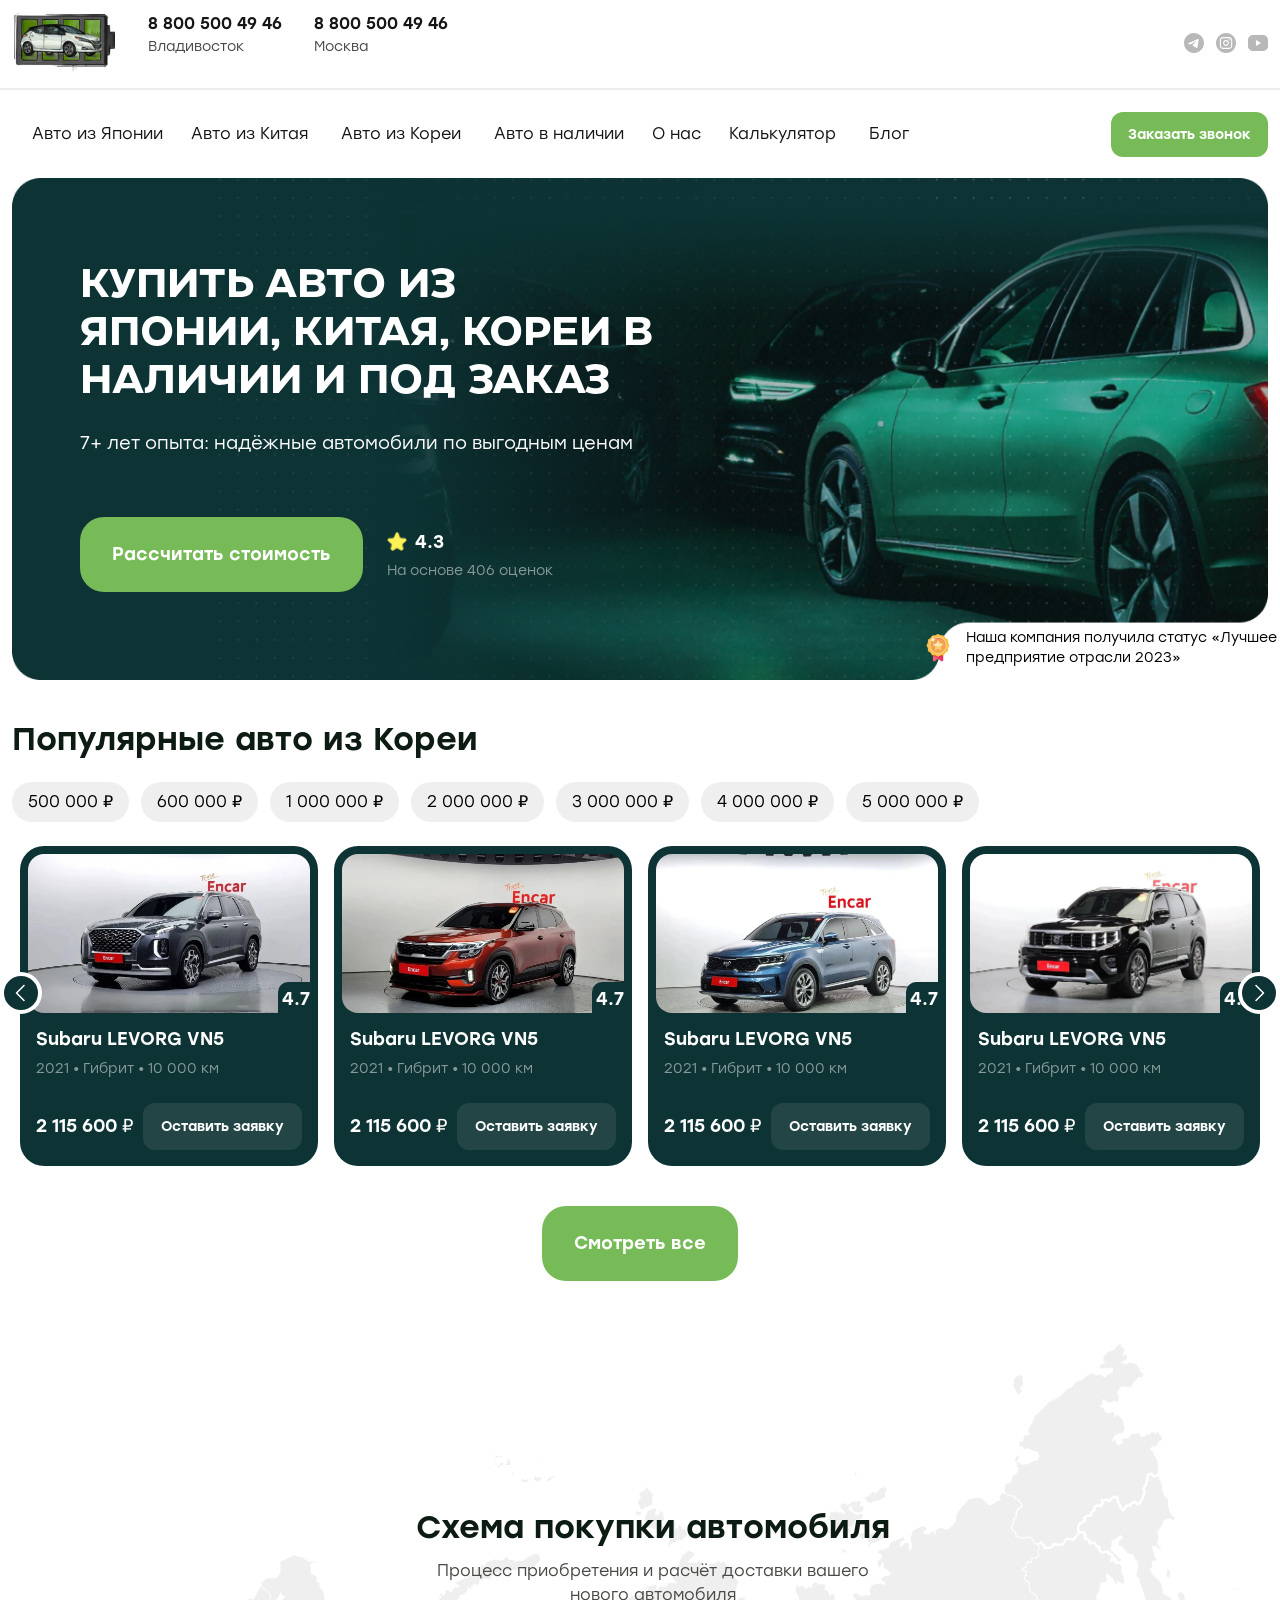
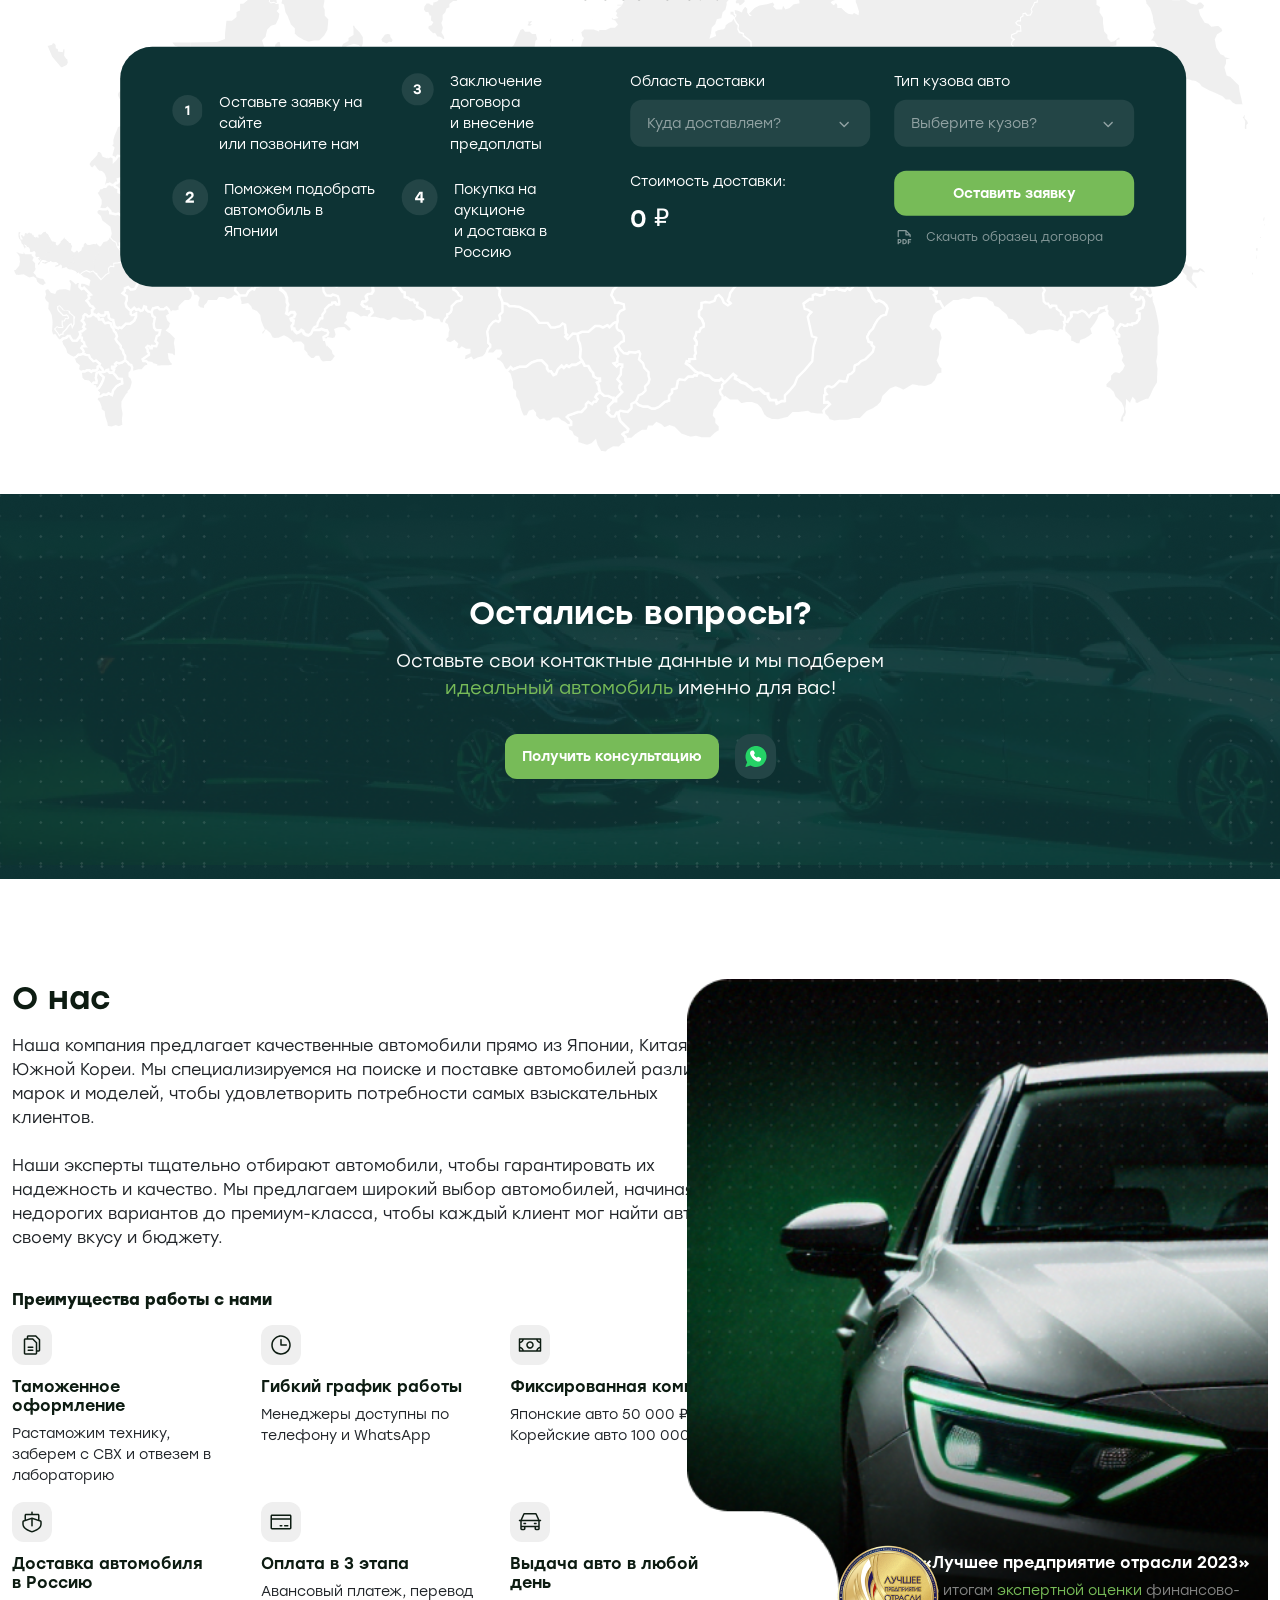
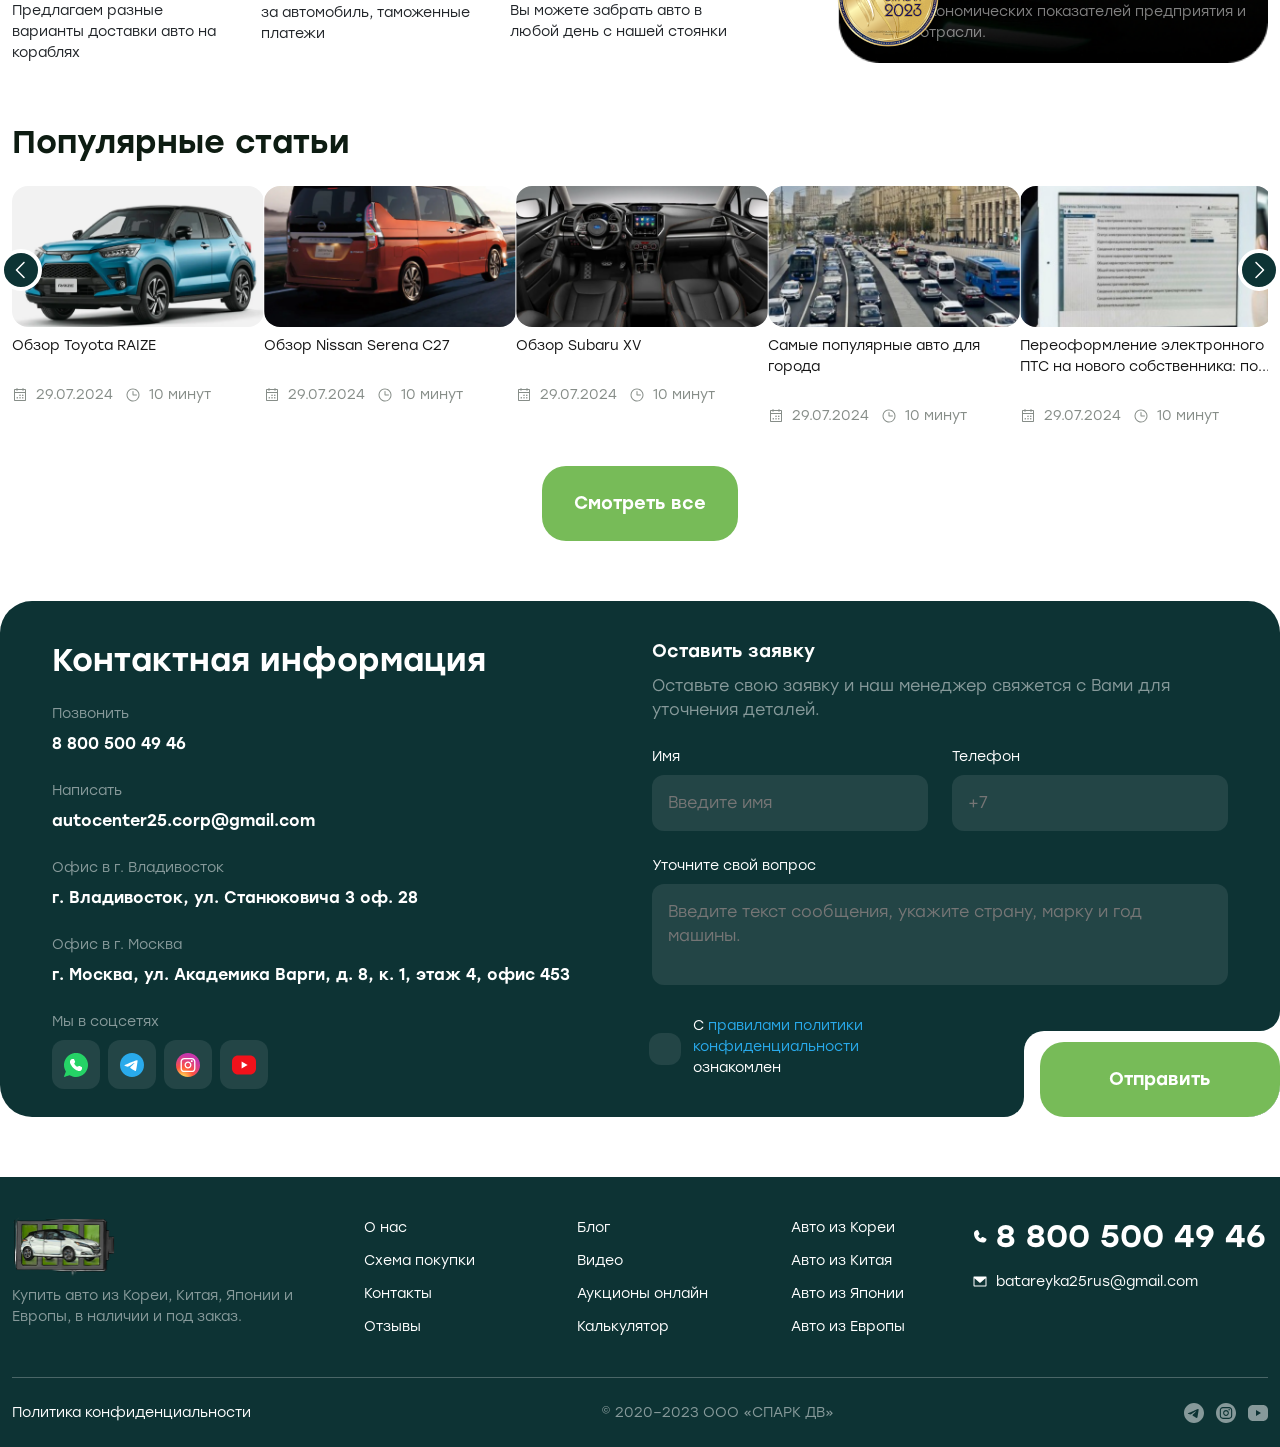
==== index.html @ 540bb4a4 "preloader | 07.08.2024" ====
<!DOCTYPE html>
<html lang="en">
<head>
  <meta charset="UTF-8">
  <meta name="viewport" content="width=device-width, initial-scale=1.0">
  <link rel="stylesheet" href="./static/vendor/bootstrap.css">
  <link rel="stylesheet" href="./static/vendor/slick.css">
  <link rel="stylesheet" href="./static/style/style.css">
  <link rel="stylesheet" href="./static/vendor/odometer.css" />

  <link type="image/x-icon" href="./static/img/favicon.ico" rel="icon" />

  <title>Battery25</title>
  <meta name="description" content="Главная страница"/>
</head>
<body>
  <header class="header">
    <div class="_container">

      <div class="row">

        <div class="col d-flex header-contact__info">
          <a class="header-logo" href="/">
            <img src="./static/img/logo-header.png" alt="logo">
          </a>

          <div class="header-contact">
            <a href="tel:88005004946">8 800 500 49 46</a>
            <p>Владивосток</p>
          </div>

          <div class="header-contact">
            <a href="tel:88005004946">8 800 500 49 46</a>
            <p>Москва</p>
          </div>
        </div>

        <div class="col d-flex justify-content-end align-items-center header-icons">
          <a target="_blank" href="#">
            <svg width="20" height="20" viewBox="0 0 20 20" fill="currentColor" xmlns="http://www.w3.org/2000/svg">
              <g clip-path="url(#clip0_1_40)">
              <path fill-rule="evenodd" clip-rule="evenodd" d="M20.0059 10C20.0059 15.5228 15.5287 20 10.0059 20C4.48301 20 0.00585938 15.5228 0.00585938 10C0.00585938 4.47715 4.48301 0 10.0059 0C15.5287 0 20.0059 4.47715 20.0059 10ZM10.3642 7.38254C9.39157 7.7871 7.44764 8.62443 4.53244 9.89454C4.05905 10.0828 3.81107 10.267 3.7885 10.447C3.75035 10.7514 4.13145 10.8712 4.65042 11.0344C4.72101 11.0566 4.79416 11.0796 4.86914 11.1039C5.37972 11.2699 6.06655 11.4641 6.4236 11.4718C6.74748 11.4788 7.10897 11.3453 7.50806 11.0712C10.2318 9.23261 11.6378 8.30328 11.7261 8.28325C11.7884 8.26911 11.8747 8.25134 11.9332 8.30331C11.9916 8.35528 11.9859 8.4537 11.9797 8.48011C11.9419 8.64106 10.4459 10.0319 9.67178 10.7516C9.43044 10.976 9.25925 11.1351 9.22426 11.1715C9.14586 11.2529 9.06596 11.3299 8.98917 11.4039C8.51483 11.8612 8.15912 12.2041 9.00887 12.7641C9.41722 13.0332 9.74399 13.2557 10.07 13.4777C10.426 13.7202 10.7811 13.962 11.2405 14.2632C11.3576 14.3399 11.4694 14.4196 11.5783 14.4972C11.9926 14.7926 12.3648 15.058 12.8247 15.0156C13.0919 14.9911 13.3679 14.7398 13.5081 13.9904C13.8394 12.2194 14.4905 8.38215 14.641 6.80091C14.6542 6.66238 14.6376 6.48508 14.6243 6.40725C14.611 6.32942 14.5832 6.21853 14.482 6.13644C14.3622 6.03922 14.1772 6.01871 14.0945 6.02017C13.7184 6.0268 13.1413 6.22745 10.3642 7.38254Z"/>
              </g>
              <defs>
              <clipPath id="clip0_1_40">
              <rect width="20" height="20" fill="white" transform="translate(0.00585938)"/>
              </clipPath>
              </defs>
            </svg>
          </a>

          <a target="_blank" href="#">
            <svg width="20" height="20" viewBox="0 0 20 20" fill="currentColor" xmlns="http://www.w3.org/2000/svg">
              <g clip-path="url(#clip0_1_45)">
              <path fill-rule="evenodd" clip-rule="evenodd" d="M9.98161 0H10.0271C15.5358 0 20.0014 4.46696 20.0014 9.97723V10.0228C20.0014 15.533 15.5358 20 10.0271 20H9.98161C4.47297 20 0.00732422 15.533 0.00732422 10.0228V9.97723C0.00732422 4.46696 4.47297 0 9.98161 0ZM6.90908 4.06893H13.0958C14.805 4.06893 16.1955 5.45982 16.1955 7.16952V12.8312C16.1955 14.5409 14.805 15.9317 13.0958 15.9317H6.90908C5.19988 15.9317 3.80941 14.5409 3.80941 12.8312V7.16952C3.80941 5.45982 5.19988 4.06893 6.90908 4.06893ZM6.90908 5.16272C5.803 5.16272 4.90287 6.06312 4.90287 7.16952V12.8312C4.90287 13.9376 5.803 14.8379 6.90908 14.8379H13.0958C14.2019 14.8379 15.102 13.9376 15.102 12.8312V7.16952C15.102 6.06312 14.2019 5.16272 13.0958 5.16272H6.90908ZM12.8864 9.99962C12.8864 11.5902 11.5926 12.8837 10.0032 12.8837C8.41306 12.8837 7.11995 11.5902 7.11995 9.99962C7.11995 8.40904 8.41306 7.11555 10.0032 7.11555C11.5933 7.11555 12.8864 8.40904 12.8864 9.99962ZM11.7929 10.0003C11.7929 9.01304 10.9902 8.21004 10.0032 8.21004C9.01618 8.21004 8.21342 9.01304 8.21342 10.0003C8.21342 10.9876 9.01618 11.7906 10.0032 11.7906C10.9902 11.7906 11.7929 10.9876 11.7929 10.0003ZM13.154 7.58152C13.582 7.58152 13.9308 7.23328 13.9308 6.80445C13.9308 6.37562 13.5827 6.02737 13.154 6.02737C12.7253 6.02737 12.3771 6.37562 12.3771 6.80445C12.3771 7.23328 12.7253 7.58152 13.154 7.58152Z"/>
              </g>
              <defs>
              <clipPath id="clip0_1_45">
              <rect width="19.9941" height="20" fill="white" transform="translate(0.00585938)"/>
              </clipPath>
              </defs>
            </svg>
              
          </a>

          <a target="_blank" href="#">
            <svg width="20" height="16" viewBox="0 0 20 16" fill="currentColor" xmlns="http://www.w3.org/2000/svg">
              <path fill-rule="evenodd" clip-rule="evenodd" d="M5 0C2.23858 0 0 2.23858 0 5V11C0 13.7614 2.23858 16 5 16H15C17.7614 16 20 13.7614 20 11V5C20 2.23858 17.7614 0 15 0H5ZM13 8.00002L8 11V5L13 8.00002Z"/>
            </svg> 
          </a>
        </div>
      </div>
    </div>

    <hr class="mt-3 mb-3">

    <div id="fixed-navbar">
      <div class="_container">
        <div class="row">
  
          <div class="col-10">
            <nav class="navbar navbar-expand-lg">
              <div class="container-fluid">
                <button class="navbar-toggler" type="button" data-bs-toggle="collapse" data-bs-target="#navbarNavDropdown" aria-controls="navbarNavDropdown" aria-expanded="false" aria-label="Toggle navigation">
                  <span class="navbar-toggler-icon"></span>
                </button>
                <div class="collapse navbar-collapse" id="navbarNavDropdown">
                  <ul class="navbar-nav">
                    <li class="nav-item">
                      <a class="nav-link active" aria-current="page" href="#">Авто из Японии</a>
                    </li>
                    <li class="nav-item">
                      <a class="nav-link" href="#">Авто из Китая </a>
                    </li>
                    <li class="nav-item">
                      <a class="nav-link" href="#">Авто из Кореи </a>
                    </li>
                    <li class="nav-item">
                      <a class="nav-link" href="#">Авто в наличии</a>
                    </li>
                    <li class="nav-item">
                      <a class="nav-link" href="#">О нас</a>
                    </li>
                    <li class="nav-item">
                      <a class="nav-link" href="#">Калькулятор </a>
                    </li>
                    <li class="nav-item">
                      <a class="nav-link" href="#">Блог</a>
                    </li>
                    
                  </ul>
                </div>
              </div>
            </nav>
          </div>
  
          <div class="col-2 d-flex justify-content-end align-items-center">
            <button type="button" class="btn general-button" style="padding: 12px 17px; font-size: 14px !important; border-radius: 12px !important;" data-bs-toggle="modal" data-bs-target="#exampleModal">
              Заказать звонок
            </button>
          </div>
  
        </div>
      </div>
    </div>

  </header>

  <section class="cars-in-stock">
    <img src="./static/img/cars-in-stock/bg-car-section-1-full-design.png" alt="bg">

    <div class="overlay-img">

      <h1>КУПИТЬ АВТО ИЗ ЯПОНИИ,  КИТАЯ, КОРЕИ В НАЛИЧИИ И ПОД ЗАКАЗ</h1>
      <p>7+ лет опыта: надёжные автомобили по выгодным ценам</p>

      <div class="d-flex align-items-center" style="margin-top: 60px;">

        <button type="button" class="btn general-button me-4" data-bs-toggle="modal" data-bs-target="#exampleModal">
          Рассчитать стоимость
        </button>

        <div class="rating-site">

          <div class="d-flex align-items-center mb-1 rating-overall">
            <img class="me-2" style="width: 20px; height: 20px;" src="./static/img/cars-in-stock/star-rating.png" alt="icon">
            <div id="id_average_rating">4.3</div>
          </div>

          <p id="id_all_reviews">На основе 406 оценок</p>
          
        </div>
      </div>

    </div>

    <div class="d-flex align-items-center award-company-status">
      <img class="me-3" style="width: 28px; height: 28px;" src="./static/img/cars-in-stock/medal-best-enterprise.png" alt="icon">
      <p>Наша компания получила статус «Лучшее предприятие отрасли 2023»</p>
    </div>
  </section>

  <!-- <section class="filter-catalog">

    <div class="d-flex fileter-catalog-country">

      <button class="filter-catalog-button">
        <img class="me-2" src="/static/img/every-catalog/filter-korea.png" alt="icon">
        Из Кореи
      </button>

      <button class="filter-catalog-button">
        <img class="me-2" src="/static/img/every-catalog/filter-china.png" alt="icon">
        из Китая
      </button>

      <button class="filter-catalog-button">
        <img class="me-2" src="/static/img/every-catalog/filter-japan.png" alt="icon">
        из Японии
      </button>
    </div>

    <div class="d-flex fileter-catalog-price">

      <button class="filter-catalog-button">
        500 000 ₽
      </button>

      <button class="filter-catalog-button">
        600 000 ₽
      </button>

      <button class="filter-catalog-button">
        1 000 000 ₽
      </button>

      <button class="filter-catalog-button">
        2 000 000 ₽
      </button>

      <button class="filter-catalog-button">
        3 000 000 ₽
      </button>

      <button class="filter-catalog-button">
        4 000 000 ₽
      </button>

      <button class="filter-catalog-button">
        5 000 000 ₽
      </button>
    </div>

    <button class="custom-prev-arrow">
      <svg width="24" height="24" viewBox="0 0 24 24" fill="none" xmlns="http://www.w3.org/2000/svg">
        <path d="M6.96945 12.5306L14.4694 20.0306C14.5391 20.1003 14.6219 20.1556 14.7129 20.1933C14.8039 20.231 14.9015 20.2504 15.0001 20.2504C15.0986 20.2504 15.1962 20.231 15.2872 20.1933C15.3783 20.1556 15.461 20.1003 15.5307 20.0306C15.6004 19.9609 15.6557 19.8782 15.6934 19.7872C15.7311 19.6961 15.7505 19.5986 15.7505 19.5C15.7505 19.4015 15.7311 19.3039 15.6934 19.2128C15.6557 19.1218 15.6004 19.0391 15.5307 18.9694L8.56038 12L15.5307 5.03063C15.6714 4.8899 15.7505 4.69903 15.7505 4.50001C15.7505 4.30098 15.6714 4.11011 15.5307 3.96938C15.39 3.82865 15.1991 3.74959 15.0001 3.74959C14.801 3.74959 14.6102 3.82865 14.4694 3.96938L6.96945 11.4694C6.89971 11.539 6.84439 11.6218 6.80665 11.7128C6.76891 11.8038 6.74948 11.9014 6.74948 12C6.74948 12.0986 6.76891 12.1962 6.80665 12.2872C6.84439 12.3783 6.89971 12.461 6.96945 12.5306Z" fill="white"/>
        </svg>
        
    </button>
    <button class="custom-next-arrow">
      <svg width="24" height="24" viewBox="0 0 24 24" fill="none" xmlns="http://www.w3.org/2000/svg">
        <path d="M17.0306 12.5306L9.53055 20.0306C9.46087 20.1003 9.37815 20.1556 9.2871 20.1933C9.19606 20.231 9.09847 20.2504 8.99993 20.2504C8.90138 20.2504 8.8038 20.231 8.71276 20.1933C8.62171 20.1556 8.53899 20.1003 8.4693 20.0306C8.39962 19.9609 8.34435 19.8782 8.30663 19.7872C8.26892 19.6961 8.24951 19.5986 8.24951 19.5C8.24951 19.4015 8.26892 19.3039 8.30663 19.2128C8.34435 19.1218 8.39962 19.0391 8.4693 18.9694L15.4396 12L8.4693 5.03063C8.32857 4.8899 8.24951 4.69903 8.24951 4.50001C8.24951 4.30098 8.32857 4.11011 8.4693 3.96938C8.61003 3.82865 8.80091 3.74959 8.99993 3.74959C9.19895 3.74959 9.38982 3.82865 9.53055 3.96938L17.0306 11.4694C17.1003 11.539 17.1556 11.6218 17.1933 11.7128C17.2311 11.8038 17.2505 11.9014 17.2505 12C17.2505 12.0986 17.2311 12.1962 17.1933 12.2872C17.1556 12.3783 17.1003 12.461 17.0306 12.5306Z" fill="white"/>
        </svg>
        
    </button>
    <div class="slider-products-1">

      <div class="product-card">
        
        <div class="product-card-car-rating">
          <img class="product-card-img" src="/static/img/every-catalog/4503665a-2798-11ef-a698-31ca6a59cdec.png" alt="car">
          <div class="rating-product">4.7</div>
        </div>

        <div class="product-card-info">
          <h2 class="product-card-title">Subaru LEVORG VN5</h2>
          <p class="m-0 product-card-subtitle">2021 • Гибрит • 10 000 км</p>
          
          <div class="d-flex align-items-center justify-content-between">
            <p class="m-0 product-card-price">2 115 600 ₽</p>
            <button type="button" class="btn product-card-button" style="padding: 12px 17px; font-size: 14px !important;" data-bs-toggle="modal" data-bs-target="#exampleModal">
              Оставить заявку
            </button>
          </div>
        </div>
      </div>

      <div class="product-card">
        <div class="product-card-car-rating">
          <img class="product-card-img" src="/static/img/every-catalog/5568fa76-279a-11ef-a698-31ca6a59cdec.png" alt="car">
          <div class="rating-product">4.7</div>
        </div>


        <div class="product-card-info">
          <h2 class="product-card-title">Subaru LEVORG VN5</h2>
          <p class="m-0 product-card-subtitle">2021 • Гибрит • 10 000 км</p>
          
          <div class="d-flex align-items-center justify-content-between">
            <p class="m-0 product-card-price">2 115 600 ₽</p>
            <button type="button" class="btn product-card-button" style="padding: 12px 17px; font-size: 14px !important;" data-bs-toggle="modal" data-bs-target="#exampleModal">
              Оставить заявку
            </button>
          </div>
        </div>
      </div>

      <div class="product-card">
        <div class="product-card-car-rating">
          <img class="product-card-img" src="/static/img/every-catalog/81df958c-279b-11ef-a698-31ca6a59cdec.png" alt="car">
          <div class="rating-product">4.7</div>
        </div>


        <div class="product-card-info">
          <h2 class="product-card-title">Subaru LEVORG VN5</h2>
          <p class="m-0 product-card-subtitle">2021 • Гибрит • 10 000 км</p>
          
          <div class="d-flex align-items-center justify-content-between">
            <p class="m-0 product-card-price">2 115 600 ₽</p>
            <button type="button" class="btn product-card-button" style="padding: 12px 17px; font-size: 14px !important;" data-bs-toggle="modal" data-bs-target="#exampleModal">
              Оставить заявку
            </button>
          </div>
        </div>
      </div>

      <div class="product-card">
        <div class="product-card-car-rating">
          <img class="product-card-img" src="/static/img/every-catalog/ec5f1384-279a-11ef-a698-31ca6a59cdec.png" alt="car">
          <div class="rating-product">4.7</div>
        </div>


        <div class="product-card-info">
          <h2 class="product-card-title">Subaru LEVORG VN5</h2>
          <p class="m-0 product-card-subtitle">2021 • Гибрит • 10 000 км</p>
          
          <div class="d-flex align-items-center justify-content-between">
            <p class="m-0 product-card-price">2 115 600 ₽</p>
            <button type="button" class="btn product-card-button" style="padding: 12px 17px; font-size: 14px !important;" data-bs-toggle="modal" data-bs-target="#exampleModal">
              Оставить заявку
            </button>
          </div>
        </div>
      </div>

      <div class="product-card">
        <div class="product-card-car-rating">
          <img class="product-card-img" src="/static/img/every-catalog/5568fa76-279a-11ef-a698-31ca6a59cdec.png" alt="car">
          <div class="rating-product">4.7</div>
        </div>

        <div class="product-card-info">
          <h2 class="product-card-title">Subaru LEVORG VN5</h2>
          <p class="m-0 product-card-subtitle">2021 • Гибрит • 10 000 км</p>
          
          <div class="d-flex align-items-center justify-content-between">
            <p class="m-0 product-card-price">2 115 600 ₽</p>
            <button type="button" class="btn product-card-button" style="padding: 12px 17px; font-size: 14px !important;" data-bs-toggle="modal" data-bs-target="#exampleModal">
              Оставить заявку
            </button>
          </div>
        </div>
      </div>

      <div class="product-card">
        <div class="product-card-car-rating">
          <img class="product-card-img" src="/static/img/every-catalog/ec5f1384-279a-11ef-a698-31ca6a59cdec.png" alt="car">
          <div class="rating-product">4.7</div>
        </div>

        <div class="product-card-info">
          <h2 class="product-card-title">Subaru LEVORG VN5</h2>
          <p class="m-0 product-card-subtitle">2021 • Гибрит • 10 000 км</p>
          
          <div class="d-flex align-items-center justify-content-between">
            <p class="m-0 product-card-price">2 115 600 ₽</p>
            <button type="button" class="btn product-card-button" style="padding: 12px 17px; font-size: 14px !important;" data-bs-toggle="modal" data-bs-target="#exampleModal">
              Оставить заявку
            </button>
          </div>
        </div>
      </div>

      <div class="product-card">
        <div class="product-card-car-rating">
          <img class="product-card-img" src="/static/img/every-catalog/4503665a-2798-11ef-a698-31ca6a59cdec.png" alt="car">
          <div class="rating-product">4.7</div>
        </div>

        <div class="product-card-info">
          <h2 class="product-card-title">Subaru LEVORG VN5</h2>
          <p class="m-0 product-card-subtitle">2021 • Гибрит • 10 000 км</p>
          
          <div class="d-flex align-items-center justify-content-between">
            <p class="m-0 product-card-price">2 115 600 ₽</p>
            <button type="button" class="btn product-card-button" style="padding: 12px 17px; font-size: 14px !important;" data-bs-toggle="modal" data-bs-target="#exampleModal">
              Оставить заявку
            </button>
          </div>
        </div>
      </div>

      <div class="product-card">
        <div class="product-card-car-rating">
          <img class="product-card-img" src="/static/img/every-catalog/5568fa76-279a-11ef-a698-31ca6a59cdec.png" alt="car">
          <div class="rating-product">4.7</div>
        </div>

        <div class="product-card-info">
          <h2 class="product-card-title">Subaru LEVORG VN5</h2>
          <p class="m-0 product-card-subtitle">2021 • Гибрит • 10 000 км</p>
          
          <div class="d-flex align-items-center justify-content-between">
            <p class="m-0 product-card-price">2 115 600 ₽</p>
            <button type="button" class="btn product-card-button" style="padding: 12px 17px; font-size: 14px !important;" data-bs-toggle="modal" data-bs-target="#exampleModal">
              Оставить заявку
            </button>
          </div>
        </div>
      </div>
    </div>

    <div class="d-flex justify-content-center">
      <a href="#" style="margin-top: 40px;" class="btn general-button">
        Смотреть все
      </a>
    </div>

  </section> -->

  <section class="country-catalog">
    
    <h2 class="country-title">Популярные авто из Кореи</h2>

    <div class="d-flex fileter-catalog-price">

      <button class="filter-catalog-button">
        500 000 ₽
      </button>

      <button class="filter-catalog-button">
        600 000 ₽
      </button>

      <button class="filter-catalog-button">
        1 000 000 ₽
      </button>

      <button class="filter-catalog-button">
        2 000 000 ₽
      </button>

      <button class="filter-catalog-button">
        3 000 000 ₽
      </button>

      <button class="filter-catalog-button">
        4 000 000 ₽
      </button>

      <button class="filter-catalog-button">
        5 000 000 ₽
      </button>
    </div>

    <button class="custom-prev-arrow">
      <svg width="24" height="24" viewBox="0 0 24 24" fill="none" xmlns="http://www.w3.org/2000/svg">
        <path d="M6.96945 12.5306L14.4694 20.0306C14.5391 20.1003 14.6219 20.1556 14.7129 20.1933C14.8039 20.231 14.9015 20.2504 15.0001 20.2504C15.0986 20.2504 15.1962 20.231 15.2872 20.1933C15.3783 20.1556 15.461 20.1003 15.5307 20.0306C15.6004 19.9609 15.6557 19.8782 15.6934 19.7872C15.7311 19.6961 15.7505 19.5986 15.7505 19.5C15.7505 19.4015 15.7311 19.3039 15.6934 19.2128C15.6557 19.1218 15.6004 19.0391 15.5307 18.9694L8.56038 12L15.5307 5.03063C15.6714 4.8899 15.7505 4.69903 15.7505 4.50001C15.7505 4.30098 15.6714 4.11011 15.5307 3.96938C15.39 3.82865 15.1991 3.74959 15.0001 3.74959C14.801 3.74959 14.6102 3.82865 14.4694 3.96938L6.96945 11.4694C6.89971 11.539 6.84439 11.6218 6.80665 11.7128C6.76891 11.8038 6.74948 11.9014 6.74948 12C6.74948 12.0986 6.76891 12.1962 6.80665 12.2872C6.84439 12.3783 6.89971 12.461 6.96945 12.5306Z" fill="white"/>
        </svg>
        
    </button>
    <button class="custom-next-arrow">
      <svg width="24" height="24" viewBox="0 0 24 24" fill="none" xmlns="http://www.w3.org/2000/svg">
        <path d="M17.0306 12.5306L9.53055 20.0306C9.46087 20.1003 9.37815 20.1556 9.2871 20.1933C9.19606 20.231 9.09847 20.2504 8.99993 20.2504C8.90138 20.2504 8.8038 20.231 8.71276 20.1933C8.62171 20.1556 8.53899 20.1003 8.4693 20.0306C8.39962 19.9609 8.34435 19.8782 8.30663 19.7872C8.26892 19.6961 8.24951 19.5986 8.24951 19.5C8.24951 19.4015 8.26892 19.3039 8.30663 19.2128C8.34435 19.1218 8.39962 19.0391 8.4693 18.9694L15.4396 12L8.4693 5.03063C8.32857 4.8899 8.24951 4.69903 8.24951 4.50001C8.24951 4.30098 8.32857 4.11011 8.4693 3.96938C8.61003 3.82865 8.80091 3.74959 8.99993 3.74959C9.19895 3.74959 9.38982 3.82865 9.53055 3.96938L17.0306 11.4694C17.1003 11.539 17.1556 11.6218 17.1933 11.7128C17.2311 11.8038 17.2505 11.9014 17.2505 12C17.2505 12.0986 17.2311 12.1962 17.1933 12.2872C17.1556 12.3783 17.1003 12.461 17.0306 12.5306Z" fill="white"/>
        </svg>
        
    </button>
    <div class="slider-products-2">

      <div class="product-card">
        <div class="product-card-car-rating">
          <img class="product-card-img" src="./static/img/every-catalog/4503665a-2798-11ef-a698-31ca6a59cdec.png" alt="car">
          <div class="rating-product">4.7</div>
        </div>

        <div class="product-card-info">
          <h2 class="product-card-title">Subaru LEVORG VN5</h2>
          <p class="m-0 product-card-subtitle">2021 • Гибрит • 10 000 км</p>
          
          <div class="d-flex align-items-center justify-content-between">
            <p class="m-0 product-card-price">2 115 600 ₽</p>
            <button type="button" class="btn product-card-button" style="padding: 12px 17px; font-size: 14px !important;" data-bs-toggle="modal" data-bs-target="#exampleModal">
              Оставить заявку
            </button>
          </div>
        </div>
      </div>

      <div class="product-card">
        <div class="product-card-car-rating">
          <img class="product-card-img" src="./static/img/every-catalog/5568fa76-279a-11ef-a698-31ca6a59cdec.png" alt="car">
          <div class="rating-product">4.7</div>
        </div>

        <div class="product-card-info">
          <h2 class="product-card-title">Subaru LEVORG VN5</h2>
          <p class="m-0 product-card-subtitle">2021 • Гибрит • 10 000 км</p>
          
          <div class="d-flex align-items-center justify-content-between">
            <p class="m-0 product-card-price">2 115 600 ₽</p>
            <button type="button" class="btn product-card-button" style="padding: 12px 17px; font-size: 14px !important;" data-bs-toggle="modal" data-bs-target="#exampleModal">
              Оставить заявку
            </button>
          </div>
        </div>
      </div>

      <div class="product-card">
        <div class="product-card-car-rating">
          <img class="product-card-img" src="./static/img/every-catalog/81df958c-279b-11ef-a698-31ca6a59cdec.png" alt="car">
          <div class="rating-product">4.7</div>
        </div>

        <div class="product-card-info">
          <h2 class="product-card-title">Subaru LEVORG VN5</h2>
          <p class="m-0 product-card-subtitle">2021 • Гибрит • 10 000 км</p>
          
          <div class="d-flex align-items-center justify-content-between">
            <p class="m-0 product-card-price">2 115 600 ₽</p>
            <button type="button" class="btn product-card-button" style="padding: 12px 17px; font-size: 14px !important;" data-bs-toggle="modal" data-bs-target="#exampleModal">
              Оставить заявку
            </button>
          </div>
        </div>
      </div>

      <div class="product-card">
        <div class="product-card-car-rating">
          <img class="product-card-img" src="./static/img/every-catalog/ec5f1384-279a-11ef-a698-31ca6a59cdec.png" alt="car">
          <div class="rating-product">4.7</div>
        </div>

        <div class="product-card-info">
          <h2 class="product-card-title">Subaru LEVORG VN5</h2>
          <p class="m-0 product-card-subtitle">2021 • Гибрит • 10 000 км</p>
          
          <div class="d-flex align-items-center justify-content-between">
            <p class="m-0 product-card-price">2 115 600 ₽</p>
            <button type="button" class="btn product-card-button" style="padding: 12px 17px; font-size: 14px !important;" data-bs-toggle="modal" data-bs-target="#exampleModal">
              Оставить заявку
            </button>
          </div>
        </div>
      </div>

      <div class="product-card">
        <div class="product-card-car-rating">
          <img class="product-card-img" src="./static/img/every-catalog/5568fa76-279a-11ef-a698-31ca6a59cdec.png" alt="car">
          <div class="rating-product">4.7</div>
        </div>

        <div class="product-card-info">
          <h2 class="product-card-title">Subaru LEVORG VN5</h2>
          <p class="m-0 product-card-subtitle">2021 • Гибрит • 10 000 км</p>
          
          <div class="d-flex align-items-center justify-content-between">
            <p class="m-0 product-card-price">2 115 600 ₽</p>
            <button type="button" class="btn product-card-button" style="padding: 12px 17px; font-size: 14px !important;" data-bs-toggle="modal" data-bs-target="#exampleModal">
              Оставить заявку
            </button>
          </div>
        </div>
      </div>

      <div class="product-card">
        <div class="product-card-car-rating">
          <img class="product-card-img" src="./static/img/every-catalog/ec5f1384-279a-11ef-a698-31ca6a59cdec.png" alt="car">
          <div class="rating-product">4.7</div>
        </div>

        <div class="product-card-info">
          <h2 class="product-card-title">Subaru LEVORG VN5</h2>
          <p class="m-0 product-card-subtitle">2021 • Гибрит • 10 000 км</p>
          
          <div class="d-flex align-items-center justify-content-between">
            <p class="m-0 product-card-price">2 115 600 ₽</p>
            <button type="button" class="btn product-card-button" style="padding: 12px 17px; font-size: 14px !important;" data-bs-toggle="modal" data-bs-target="#exampleModal">
              Оставить заявку
            </button>
          </div>
        </div>
      </div>

      <div class="product-card">
        <div class="product-card-car-rating">
          <img class="product-card-img" src="./static/img/every-catalog/4503665a-2798-11ef-a698-31ca6a59cdec.png" alt="car">
          <div class="rating-product">4.7</div>
        </div>

        <div class="product-card-info">
          <h2 class="product-card-title">Subaru LEVORG VN5</h2>
          <p class="m-0 product-card-subtitle">2021 • Гибрит • 10 000 км</p>
          
          <div class="d-flex align-items-center justify-content-between">
            <p class="m-0 product-card-price">2 115 600 ₽</p>
            <button type="button" class="btn product-card-button" style="padding: 12px 17px; font-size: 14px !important;" data-bs-toggle="modal" data-bs-target="#exampleModal">
              Оставить заявку
            </button>
          </div>
        </div>
      </div>

      <div class="product-card">
        <div class="product-card-car-rating">

          <img class="product-card-img" src="./static/img/every-catalog/5568fa76-279a-11ef-a698-31ca6a59cdec.png" alt="car">
          <div class="rating-product">4.7</div>
        </div>

        <div class="product-card-info">
          <h2 class="product-card-title">Subaru LEVORG VN5</h2>
          <p class="m-0 product-card-subtitle">2021 • Гибрит • 10 000 км</p>
          
          <div class="d-flex align-items-center justify-content-between">
            <p class="m-0 product-card-price">2 115 600 ₽</p>
            <button type="button" class="btn product-card-button" style="padding: 12px 17px; font-size: 14px !important;" data-bs-toggle="modal" data-bs-target="#exampleModal">
              Оставить заявку
            </button>
          </div>
        </div>
      </div>

      <div class="product-card">
        <div class="product-card-car-rating">

          <img class="product-card-img" src="./static/img/every-catalog/5568fa76-279a-11ef-a698-31ca6a59cdec.png" alt="car">
          <div class="rating-product">4.7</div>
        </div>

        <div class="product-card-info">
          <h2 class="product-card-title">Subaru LEVORG VN5</h2>
          <p class="m-0 product-card-subtitle">2021 • Гибрит • 10 000 км</p>
          
          <div class="d-flex align-items-center justify-content-between">
            <p class="m-0 product-card-price">2 115 600 ₽</p>
            <button type="button" class="btn product-card-button" style="padding: 12px 17px; font-size: 14px !important;" data-bs-toggle="modal" data-bs-target="#exampleModal">
              Оставить заявку
            </button>
          </div>
        </div>
      </div>

      <div class="product-card">
        <div class="product-card-car-rating">

          <img class="product-card-img" src="./static/img/every-catalog/5568fa76-279a-11ef-a698-31ca6a59cdec.png" alt="car">
          <div class="rating-product">4.7</div>
        </div>

        <div class="product-card-info">
          <h2 class="product-card-title">Subaru LEVORG VN5</h2>
          <p class="m-0 product-card-subtitle">2021 • Гибрит • 10 000 км</p>
          
          <div class="d-flex align-items-center justify-content-between">
            <p class="m-0 product-card-price">2 115 600 ₽</p>
            <button type="button" class="btn product-card-button" style="padding: 12px 17px; font-size: 14px !important;" data-bs-toggle="modal" data-bs-target="#exampleModal">
              Оставить заявку
            </button>
          </div>
        </div>
      </div>

      <div class="product-card">
        <div class="product-card-car-rating">

          <img class="product-card-img" src="./static/img/every-catalog/5568fa76-279a-11ef-a698-31ca6a59cdec.png" alt="car">
          <div class="rating-product">4.7</div>
        </div>

        <div class="product-card-info">
          <h2 class="product-card-title">Subaru LEVORG VN5</h2>
          <p class="m-0 product-card-subtitle">2021 • Гибрит • 10 000 км</p>
          
          <div class="d-flex align-items-center justify-content-between">
            <p class="m-0 product-card-price">2 115 600 ₽</p>
            <button type="button" class="btn product-card-button" style="padding: 12px 17px; font-size: 14px !important;" data-bs-toggle="modal" data-bs-target="#exampleModal">
              Оставить заявку
            </button>
          </div>
        </div>
      </div>

      <div class="product-card">
        <div class="product-card-car-rating">

          <img class="product-card-img" src="./static/img/every-catalog/5568fa76-279a-11ef-a698-31ca6a59cdec.png" alt="car">
          <div class="rating-product">4.7</div>
        </div>

        <div class="product-card-info">
          <h2 class="product-card-title">Subaru LEVORG VN5</h2>
          <p class="m-0 product-card-subtitle">2021 • Гибрит • 10 000 км</p>
          
          <div class="d-flex align-items-center justify-content-between">
            <p class="m-0 product-card-price">2 115 600 ₽</p>
            <button type="button" class="btn product-card-button" style="padding: 12px 17px; font-size: 14px !important;" data-bs-toggle="modal" data-bs-target="#exampleModal">
              Оставить заявку
            </button>
          </div>
        </div>
      </div>
    </div>

    <div class="d-flex justify-content-center">
      <a href="#" style="margin-top: 40px;" class="btn general-button">
        Смотреть все
      </a>
    </div>
  </section>

  <section class="purchase-scheme">

    <div id="delivery">
      <svg id="russia-map" xmlns="http://www.w3.org/2000/svg" xmlns:xlink="http://www.w3.org/1999/xlink" x="0px" y="0px" viewBox="0 0 808.9 458.9" enable-background="new 0 0 808.9 458.9" xml:space="preserve">
        <path fill="#EFEFEF" stroke="#FFFFFF" stroke-width="1.5" data-title="Республика Крым" data-code="RU-CR" d="M1.6,328.6H4l1.2,0.8l1.5,0.2v-0.9l1.3-0.2l0.8,1.3h3.3l0.1-1.1
        l1.2,0.3v2.1l1.4,1.3l-0.8,2l1.6,1.6v2.9l0.4,1.1l-0.5,1.3l-0.8,1.1l1.2,1.2l0.5,1.2l2,0.6l2.1,0.3l2.5,4.2l-1.5,0.2l-1.3,1.3
        l-2.6-0.9l-2-1.8l-0.4-1.1l-0.2-1l-1.3-0.9l-2.6,0.6l-1.7-0.9l-2.1-1.2l-3,0.5l-2.2-0.4l-1-1.7l-0.7-2.6l1.6-0.1l1.9-2.3l0.5-2.4
        L4.2,334v-1.7l-1-1.6l-1.6-1.2L1.6,328.6z"></path>
            <path fill="#EFEFEF" stroke="#FFFFFF" stroke-width="1.5" data-title="Мурманская область" data-code="RU-MUR" d="M160,158.1l6.1,5.5l-0.3,2.3l-0.7,1.9l1.4,1.4l2.1-0.5l1.3,0.8
        l1.6-0.1l0,0l-0.5-2.8l1.2-1.2l0.8-2.2l1.8,1.8l-1.5,1.5l-0.6,2.9l1.8,0.8l0.9,4.7l1.6,2.8l0.9,2.5l1.1,2.7l2.4,2.4v3.4l2.3,2.3
        l3.7,2.1l3.4,1.3l3.9-0.8h3.5l3.4-3.4l2.2-3.9l0.5-4.6l0.1-2.8l-2.2-2.2l-0.1-3.9l-0.8-1.8l0.6-3.2v-3.7l-1-3.6l-2.1-2.1v-2.9
        l-1.8-0.9v-2.7l-1.6-1.6l-2.2-1.1v-2.4l-0.6-2.4l1.3-1.3l1.5,1.5l1.4,0.9l-0.6-2.3v-2l-3-0.1l-2.2,0.3l0.5-2.7l-2.2,1.5l-1.8-1.8
        h-2.2l-3.7-1.4l-5.3,2.7l-4.1,2v6.8l-2,3.5h-6.5l-3.9,3.9L160,158.1L160,158.1"></path>
            <path fill="#EFEFEF" stroke="#FFFFFF" stroke-width="1.5" data-title="Псковская область" data-code="RU-PSK" d="M75.6,243l1.7,2.1l0.8-2.2h1.8l0.8-1.3l0.7-1.5l0.3-2.7l1.1-1.1
        l0.2-1.6l2-1.6l-1.1-1.1l1-1l1.1-0.6v-1.8l1.1-0.6l1.3-1.3l1.7-0.8l0.6-1.8l-1.3-1l-0.4-1l0.9-0.9v-1.6l1-1l2.1-0.2l-0.5-2.5
        l0.7-2.3l-0.8-1.8l-0.1-1.8l-1.6-1.6l0.8-1.7l-1.5-1.8l-2.9-0.1l-2.2,2.9l-2.7,1l-0.1,1.9l-1.4,1.6l-3.2,0.1L76,214v2.7l-3,1.9
        l-2,0.5l0.6,2.3l-1.4,2.5l-2.4,2.4l-0.4,1.8l1.1,2.5l1.8,1.8l-0.6,2l-0.8,1.9l2.4,0.6l2.2,2v4.3L75.6,243"></path>
            <path fill="#EFEFEF" stroke="#FFFFFF" stroke-width="1.5" data-title="Смоленская область" data-code="RU-SMO" d="M71.1,245.3l-0.9,1.9l-2.5,0.8l-1,2.8l-1.4,3.3l-0.8,3l0.1,2.2
        l-1.3,0.9l1.9,1.9l-0.8,2.8l-0.6,2.5l1.9,1v2.2l1.2-1.2l1.3-2.1l1.6,0.1l1.9-1l1.7-0.4l1.8-1.8H77l1.3,1.3l0.4,1.5l1.8,0.2l0.6-0.6
        l1,0.3l1.8,1.4l1.4-1.1h1.8l2.3-0.5l0.9-1.4l1.7-1.7l2.3-0.9l0.6-2.1l-0.6-1.3l-1.5-1.2l-1-1.9l-1-1v-1.3l-2.2-0.6l-2,0.6l-2.5-0.6
        l-1.2-1.2l-1.9-1.1l-1.4-1.4l-0.5-2.6l-1.7-1l-0.2-0.8l-1.7-2.1l-2.2,0.2L71.1,245.3"></path>
            <path fill="#EFEFEF" stroke="#FFFFFF" stroke-width="1.5" data-title="Брянская область" data-code="RU-BRY" d="M61.4,268.1l-2.5-0.9l-0.8-1.9l-1.4-1.5l-1.9,0.1l-0.6,2.3
        l-1.6,1.9l-2.4,2.4l-1.1,2l1.1,1.9l1.3,1.3l1.7-1.5l1.1,1.6l1.4,1.5l1.9,0.3l1.4,1.4l1,2.5l-0.3,2l-0.9,3.4l1.4,0.1l0.9-1.3l1.8-0.6
        l1.1,0.8h1.6l1.4-1.4l1.3,0l0.3-1.1l-0.4-1.1l1.2-0.4h1.4l1,1l0.7-0.7l0.4-1.6l0.8-0.8l-0.3-1.8l-1.2-1.2v-1.5l1-1v-1.9l0.5-1.9
        l-1-1l0.1-1.2l-1.2-1.9l-1.9,1l-1.6-0.1l-1.3,2.1l-1.2,1.2v-2.2l-1.9-1L61.4,268.1"></path>
            <path fill="#EFEFEF" stroke="#FFFFFF" stroke-width="1.5" data-title="Курская область" data-code="RU-KRS" d="M57,298.3v-2.7l-1.4-2.5l-1.4-2.2l1.3-1l0.8-1.9h1.5l1.1-1
        l1.4,0.1l0.9-1.3l1.8-0.6l1.1,0.8h1.6l0.7,1.1l1.3,0.5l1,0.8v2.1l1.5,0.4l0.4,1.2l1.3,0.6l0.4,2.8l1.4,2.3l0.4,2.9l1.4,0.3l1,1v2.2
        l1.6,0.3l1.8,1.1l-1.5,1.5l-1.9-0.7l-1.2,1.2v1.9l-1.3,0.6l-0.6-1.9l-1.9-1.9l-2.9-1.8l-1.8,0.4l-3.5-0.7v-1.4l-1.8-1.9l-0.9,0.9
        h-2.2l-2.6-0.6L57,298.3"></path>
            <path fill="#EFEFEF" stroke="#FFFFFF" stroke-width="1.5" data-title="Белгородская область" data-code="RU-BEL" d="M67.4,326.1l-0.8-2.9l-1.9-1.1l-2-2.3l0.8-2.7l-0.8-3.9l-2.4-1.8
        l-2.8-2.2l-0.9-2.9l-1.9-1.5l-0.6-1.8l1.6-1.9l2.6,0.6h2.2l0.9-0.9l1.8,1.9v1.4l3.5,0.7l1.8-0.4l2.9,1.8l1.9,1.9l0.6,1.9l0.5,1.7
        l-1.1,0.9l1.6,1.6l-1,1.9h-1.3v2.5l0.4,1.9l-1.9,1v2.2l-1.5,0.1l0.4,1.6l-2.2,1.2L67.4,326.1"></path>
            <path fill="#EFEFEF" stroke="#FFFFFF" stroke-width="1.5" data-title="Воронежская область" data-code="RU-VOR" d="M67.8,326.5l2.2-1.2l-0.4-1.6l1.5-0.1v-2.2l1.9-1l-0.4-1.9v-2.5
        h1.3l1-1.9l-0.9-0.9l-0.7-0.7l1.1-0.9l-0.5-1.7l1.3-0.6v-1.9l1.2-1.2l1.9,0.7l1.5-1.5l2.2,0.4l1,1.9l2.3,0.8l-0.5,2.3l1.5,1.5
        l1.9,0.2l1.8,2.5l1.3,1.3l-0.6,1.9l1.5,1.5l2.4,1l0.8,1.6l1.5,1.5l0.8,2.5l1,2.6l-0.9,0.9h-2.6l-1.9-1.1l-0.4-1.4l-1.9-0.4l-1.8,1.6
        h-3.6l-0.9,3l-3,3h-3.3l-1.1,1.1h-1.8l-0.9-1.2h-2.2V333l-1-1l-2.2-1v-2.7L67.8,326.5"></path>
            <path fill="#EFEFEF" stroke="#FFFFFF" stroke-width="1.5" data-title="Карачаево-Черкесская Республика" data-code="RU-KC" d="M39.7,397.4l-1.9-0.9l-2.8-1.9l-0.9-3l-1.9-2.9l-0.6-2.5l1.5-1.5
        l1.8-0.3l1.3-1.3h1.3l0.7,1.5l1.1,1.6h2.5l1.9-2.4l1.5,0.5v2l1.4,1l0.3,1.6l0.7,1h-2.2l-0.6,1.1l1,1l0.7,1.1l-0.7,1.6l-1.8,0.7
        l-1.2-0.1l-1.5,1.5L39.7,397.4"></path>
            <path fill="#EFEFEF" stroke="#FFFFFF" stroke-width="1.5" data-title="Республика Северная Осетия — Алания" data-code="RU-SE" d="M44.2,406.3l0.5,4.1l1.8,1.8l2.8,0.4l1.6,1.6l0.4,1.3l1.2-2h1.9
        l0.2-1.3l-0.6-2l0.6-3l1.7-0.7l2.6,0.1l-0.5-2.2l-2.4-2.2l-1,0.8v1.5l-0.9,0.9l-2.3,0.1l-0.8,0.8l-1.3-1h-1.6L47,406l-1.1-0.2
        L44.2,406.3"></path>
            <path fill="#EFEFEF" stroke="#FFFFFF" stroke-width="1.5" data-title="Республика Ингушетия" data-code="RU-IN" d="M58.7,411.5l-1.2,2.6l-1.5,2.4l-1.9,1.4l-0.6-2.3l-2.2-0.3l1.2-2
        h1.9l0.2-1.3l-0.6-2l0.6-3l1.7-0.7l0.9,1.7l2,1.6L58.7,411.5"></path>
            <path fill="#EFEFEF" stroke="#FFFFFF" stroke-width="1.5" data-title="Республика Дагестан" data-code="RU-DA" d="M77.1,405.7l-1.3,1.3v2.1l1.3,1.3l0.8,2.4l-0.6,2.4l-0.6,2.2
        l-1.5,1.5v0.9L74,421l-2.8,4.6v3.5l0.8,4.3l-0.5,3.3l0.3,4.1l-3,1.4l-2-0.9l-2.9,1l-2.8-0.6l-0.4-2.4l-1.4-4.2l-0.3-3l-2-1.4V429
        l-1-2.7l-1.8-2.3l1.1-1.9l2.2-0.3l1.4-1.1l2.1,0.2l1.3-1l2.1,1.2l0.8-3l2.2-2.7l2.3-1.3l1.3-0.4l-0.2-2.9l-2.6-0.2l-1.4-1.9l-1.8-2
        l0.8-2l-1.3-0.6v-1.1h1.6l0.9-0.8l-0.6-1l1-1l1.6,0.6l1.9-0.6l2-1.3l1.7,1.2l0.9,1.3l1.4,0.5l0.6,1.6L77.1,405.7"></path>
            <path fill="#EFEFEF" stroke="#FFFFFF" stroke-width="1.5" data-title="Республика Калмыкия" data-code="RU-KL" d="M78.7,406.2l2.7-0.8h2.4l2.2-2.5l1.8-0.8v-1.8l-1.4-1l-1.7,0
        l-0.4-1l4.1-2.9v-1.2l-0.8-0.8v-1.5l-0.9-1.2l1-1l1.4,0.6l0.2,1h0.9l0.2-1.6l2.7,0.2l0.8-2l-1.3-1.3l0.9-3.2l1.5-0.8l0.3-1.5
        l0.3-1.6l-2.8-0.1l-1.2-1.6l-0.2-2.4l0.4-1.9l0.3-2.1l-1.5-1l-0.7-2.5l-2.3-0.5l-1.3-1.3v-1.6l-1.2-0.4l-0.9,2.5l-1.3,0.5l-1.3-1.3
        l-1.5,0.6l-1.4-1.4l-2.3,2.1v2.7l1.6,0.1l1.9-1v1.9l-1.2,2.6l-2.6,1.9h-2.9l-2.7,2.8l-1.5-0.4l-0.6,0.6l-1.4-0.5l-1-1l-0.9-3.8
        l-1.6-0.4l-1.2-1.2v-1.7l-0.7-1.8h-1.5v1.2l-0.9,0.9H57l-1.2-0.9l-1.6,1.3l1.4,0.7l0.6,1.7h1.3l1-0.4L59,374l1,1l2.3-0.4l1.4,0.6
        L64,377l1.2,1.4l0.4,1.6l1.2,1.2l0.8,2.3l-0.9,1.7l1,1.8l1.3,1.3l1,1.3v1.5l1.4,1.4l0.3,1.9l1.1,1.6v2.9l1.7,1.2l0.9,1.3l1.4,0.5
        l0.6,1.6l-0.2,2.2L78.7,406.2"></path>
            <path fill="#EFEFEF" stroke="#FFFFFF" stroke-width="1.5" data-title="Оренбургская область" data-code="RU-ORE" d="M202.8,387.3l0.8,1.8l1.8,1.8l1.2,1.2l0.5,2.2l1.8,1.8l-1.8,2.4
        l-1.6,1.6h-2.8l-2.9,0.2l-1.5-1.5l-1-2.1h-1.3l-1.4,1.4h-2.2l-2.5-2.5l-0.5-1.4l-1.9-1.9v-3.2l-1.6-1.6h-2.9l-2.4,0.9l-0.9-1.9
        l-2.4-1.9l-2.2-1.1l-2.9,1.4l-2.7,0.4l-2.2-0.6l-1.5-2.9l-2.2-1.9l-1.5,2.5h-1.6v-2l1.5-1.5l-1-2.2l-1.3-3.3l-0.5-3.4l-1.9-2.3
        l-3-1.1l-0.9-2.2l-1.6-1.6l-3,0.5h-1.8v-2.4l-0.9-2.5l0.1-1.4h4.5l1.3-2.6l2.4-1.7l1.4,0.4l0.8-1.7l3.5-0.6l1.7-4l2.9-1.6l2.2-2.2
        l0.8-3.5h2.1l2.1,2.1l-1.5,1.5l1.3,1.2l0.8,1.4l-0.1,3.3l1,1l-0.7,3.5l1.4,0.9l1.7,1.7l1.1,2.8v2.8l0.8,1.7l-0.7,1.7v2.4l-0.5,1.2
        l1.5,0.8l1.3-1.3h2.2l0.8,1.4l-0.8,1.9l-2.1,0.8l0.5,1l1.3,0.3l-0.4,2.5l-0.8,0.8l0.4,2h1.2l0.3,1.1l1.5,1.5l1.5-0.7l1.1-1.1
        l1.3,0.7l0.5,1.3l1.4,1l1.6,0.4l1.6-1.2l1.1-2.5h2.1h2.4l1.5-0.6l2.1,0.9h1.3l0.9,1.6l-0.6,1.6l-2.4,1.2l0.2,1.6h1.3L202.8,387.3"></path>
            <path fill="#EFEFEF" stroke="#FFFFFF" stroke-width="1.5" data-title="Челябинская область" data-code="RU-CHE" d="M229.8,371.6l-3.2-0.6l-2.3,0.6l-2-1.8l-2.9-1.5h-2.7l-0.9,2.8
        l0.9,1.9l-1.8,1.8l1.4,0.9l1.4,1.4l1.7,1.7l-1.6,1.6h-1.8l-2.2-2.2l-3.3,0.1l-2.2,0.9l0.9,3.2l-0.9,2.3l-2.2,0.6l-2.5-0.6l-1,2.7
        l-0.4-2h-1.3l-0.2-1.6l2.4-1.2l0.6-1.6l-0.9-1.6h-1.3l-2.1-0.9l-1.5,0.6h-4.5l0.8-1.3l2-0.9l0.3-1.9l1.7-3.1h1.3v-2.2l1.7-2.2v-1.4
        l2.6-2.6l2-0.7v-0.9l2.1-0.2l0.9,1.2h1.5v-2.4l-0.9-2.8l-3.1-1l-1.3,0.9l-3.1-0.3l-1.6-2.6l-0.4-3.4l-1.2-1.2l-0.5-2.4l2.8-2.1
        l1.9,0.6l2.1,1l1.4,1.4v1.7l2.6,1l1.7-1.7l2.9-0.7v-1.5l1.5-2.8l0.6-1.9l-0.5-2.1l1.7-0.7l2.1,1.4l0.7,1.3l2.3,0.8l0.4,1l1.7,0.2
        l1.7,1.7l1.6-1.6l1.8,1l1.4,1.4l1.3,1.3l0.1,2.8l0.4,3.2l-1.2,1.9h-2.2l-1.3,1.3l0.7,2.4l-1.2,1.2h-1.7l-0.5,1.7l1.5,1.5l1.6,0.1
        l0.3,1.2h2.5l1,2.5l-1.9,1.9L229.8,371.6"></path>
            <path fill="#EFEFEF" stroke="#FFFFFF" stroke-width="1.5" data-title="Омская область" data-code="RU-OMS" d="M305.6,394.7l-2.1,2.1l-3.5,1l-3,1.6l-1.4-2l-2.7,1.3h-2.2
        l0.8-3.4l3-1.4v-1.8H292l-2.3-1.4l-1.4,1.4l-2.5-0.8l0.8-3l-1.8-1.8l-2.5,1.5l-2.8-0.8l-0.7-2.2l1.6-1.6v-2.4l0.6-1.8l-1-3.2
        l-1.9-0.9v-1.5l0.7-1.5l1.3-1.3v-1.7l1-0.2l1.3-1.3l0.5-1.3v-2.2l3.2-3.2l2.4-0.4l0.9-0.9V358l-1.9-1l-0.6-1.5l-1.2-1.2l-1.7-0.9
        V352l2-1l-0.9-2.6l0.2-2l1.8-2l0.9-1.5l1.9-1.3l2,2l-1.2,1.2v1.5l1.7,0.6l2.2,0.7l1.4,0.7l1.6,1h2.6l0.9-1.2l2.2,1.1l1.9,0.6h3
        l2.5-1.2l2-2l1.1-1.6l0.4,1.2l-0.7,1.6l-0.8,1.7v2.6l1.5,1.5l-0.4,3.2l1.4,2.9l0.8,2.2v3.2v2.9l-2,2l0.4,1.4v1.9l-1,1l-1.8-0.7
        l-1.6,0.7l-2.4,2.8l-1.4,3.5l0.6,4.5v2.6l1.3,1.3v1.5l-1.4,1.4L305.6,394.7"></path>
            <path fill="#EFEFEF" stroke="#FFFFFF" stroke-width="1.5" data-title="Новосибирская область" data-code="RU-NVS" d="M318.4,405.7l-1.4-1.4l-1.5-3.1l-1.6-1.6l-2.2-0.9v-2.3h1.8l1.5-2
        l-0.6-1.8h-2.3l-1.9,1.9l-2.7,0.1l-2,0.1l1.1-3l1.4-1.4v-1.5l-1.3-1.3v-2.6l-0.6-4.5l1.4-3.5l2.4-2.8l1.6-0.7l1.8,0.7l1-1v-1.9
        l-0.4-1.4l2-2v-6.1l2.8,0.7l1.5,1.5h3.1l3.4,0.5l2.9,1.5l3.4,1.4l2.1,2.1l1.7,1.7l2.5,3.5h5.5l2.2,3h2.6l3-0.8l1.8-1.8l1.6,0.8
        l0.5,3.2v2.4l1,1l-1.2,1.2l1.4,1.4l1.6-1.6l1.7-1.9l3.2,0.2l0.4,4.2l0.9,1.8l0.7,3.8l-0.5,5.4l1.6,2.4l-4.2,2.4h-2.5l-1.7,1.3
        l-1.7-1l-1.7,1.7l-1.5-1.5l-2.4,2.4l-1.1,2.9l-1.7,0.8l-1.7-2.5h-1.4l-1.1-1.7v-1.8l-2.3-2.3l-1.2-1.2l-2.6,0.1l-3.7,1.2l-3.7,2.8
        H327l-2.5,1l-1.9,0.7l-1.4-1.4l-0.9,1.2L318.4,405.7"></path>
            <path fill="#EFEFEF" stroke="#FFFFFF" stroke-width="1.5" data-title="Республика Алтай" data-code="RU-AL" d="M396.3,452.3l-3,0.7l-2.1,2.1l-3.8-0.1l-3.2,1.8l-1.6,1.6
        l-3.7-0.6l-1.1-1.9l-1.4-2.5l-0.7-2.6l-2,2l-3.3,1.3l-3-1L364,452v-3l-2.7-1.6l-1-2.3l-2.2-1.4l-0.5-3l2.5-0.2v-2.2l-1.1-1.1
        l-1.7-1.7l1.2-1.2l2.7-0.9l3.3-1.2h2.2l3-3.1V427l1.5-1.5l2.4,1.5l1.2-1.6h1.3l1-1.5l-1.4-1.4l1.1-2l2-1l2.5,2.2h2.5l2.2,1.1h1.2
        l0.1,2.3l-1.6,1.6l-1.9,1.9l0.6,2.5l-1.2,1.2l2.6,2.6h2l1.2-2.5h1.3l0.4,2.9l0.9,2.8l2.9,2.9l2.3,2.2l-0.6,1.8l-2.1,0.5l-1,1
        l1.9,1.9v2.1L396.3,452.3"></path>
            <path fill="#EFEFEF" stroke="#FFFFFF" stroke-width="1.5" data-title="Алтайский край" data-code="RU-ALT" d="M357.6,440.6l-1.8-1.6l-2.4-1l-1.6-1.6h-3.2l-1.6,1.6l-3.2,0.5
        l-1.3-1.3l-2.8,0.5l-1.5-1.5l-1.4-1.4v-1.9l-1.4-1.6l-2,0.6l-1.4,2.9l-2.8,0.5l-1.6-3.3l-0.9-2.9l-0.6-3.3l-2.2-3.8v-3l-2-1.9v-4.2
        l-1.5-5.1l-2.2-2.2l1.5-0.7l1.3-1.5l1.4,1.4l4.4-1.7h4.2l3.7-2.8l3.7-1.2l2.6-0.1l3.5,3.5v1.8l1.1,1.7h1.4l1.7,2.5l1.7-0.8l1.1-2.9
        l2.4-2.4l1.5,1.5l1.7-1.7l1.7,1l1.7-1.3h2.5l4.2-2.4l1.5,2.9h2.3l1.6,3.1l1.4,1.4l0.5,2.4l2,1.2h1.9l0.1,1.7l-1.9,0.9l1.3,2.4v2
        l0.8,2.1l-2,1l-1.1,2l1.4,1.4l-1,1.5h-1.3l-1.2,1.6l-2.4-1.5l-1.5,1.5v1.9l-1.4,1.4l-1.6,1.7h-2.2l-3.3,1.2l-2.7,0.9l-1.2,1.2
        l1.7,1.7l1.1,1.1v2.2L357.6,440.6"></path>
            <path fill="#EFEFEF" stroke="#FFFFFF" stroke-width="1.5" data-title="Республика Тыва" data-code="RU-TY" d="M457.9,424.1l-2,2l-1.6,3.2l-1.7,1.7l-0.5,3.3l1.6,1.9v2.8
        l2.2,2.2v3l-3,2l-2.9,2.9h-2.4h-3.7l-3.4-0.9l-3.5,0.6l-2.5-0.8l-3.7-1.3l-2-2l-2.4-2.4l-2.9-0.9l-3.4,1.4l-2.2-2.2l-2.7-1.2
        l-2.2,2.2h-2.8l-0.9,2.7H406l-4.2,2.7l-2.5,2.5h-2.5l-0.5,2.7l-1-1.8v-2.1l-1.9-1.9l1-1l2.1-0.5l0.6-1.8l-2.3-2.2l-2.9-2.9l-0.9-2.8
        l-0.4-2.9l1.1-1.1l2.2,0.6l2.5,0.2l2.4-2.4v-2.8l2.7-1.4l2.2,2.2l2.9,1h2.9l2.6,1.3h2l2.7-1.1l3.7-3.2l2.7-0.8v-3.2l1.9-1.9v-2.1
        l2.9-0.8l0.8-4.6l1.2-1.2l3.3,0.6l2.4-2.4l2.8,0.1l1.1-1.1l1.4,0.5l0.7-1.6h2.3l1.9,1.4l2.9,0.4l2.4,2.3l1.6,0.8h2.8l1.1-1.1
        l1.3,1.3l1,1l-1.5,1.5v2.2l-1.4,1.4l0.5,2.2l1.2,1.2L457.9,424.1"></path>
            <path fill="#EFEFEF" stroke="#FFFFFF" stroke-width="1.5" data-title="Амурская область" data-code="RU-AMU" d="M675.1,379.6l-1.5,1.5l-2.9-0.8l-2.4-0.6l-3.7,0.5h-3.4l-1.4,1.4
        L656,383l-3.8-0.8l-1.6-3.1l-1.8-1.8c0,0-2.2-1.3-2.2-1.8c0-0.5-2.4-2.4-2.4-2.4l-3-0.5l-1.3-3l-2.9-2.3l-2-2l-2.8-0.8l-1-2.7
        l-2.5-1.1l-1.5-1.5l-5.1-0.5h-2.7l-3,1.6l-3.8-0.6l-2.9,1h-3.2l-4.3,3.2l-2,2l-1.8-3.2l-0.8-1.6h-2.2l-0.6-2.7l-1.1-1.6l1.9-1.1
        v-0.9h-1l-1.7-1.8l-1.4-0.2l0.3-3.2l-0.8-1.5l-0.9-2.5l-2-1l-1.5,2l-1.5-0.6l-0.1-2.2l-1-1l-1.5-0.4l-1.6,1.6l-0.8,1.9l-2.6-0.7
        l-0.8-1.6l1.5-1.9l-0.9-1.5l-1.7,0.6l-2.2-0.6l-1.5-1.5l0-1.5l2.2-2.2l2.5-2.1h2.5l1.1-1.1l1.4,1.4l1.9,0.4l0.9-0.9h2.5l1,1.3
        c0,0,1.6,0.2,1.6,0s0.5-1.9,0.5-1.9l3.2,0.6l1.1-1.1l2.3-0.5l2.1,1l2.7,2.7l2.1-0.9l2.3-0.6l1-1.4l1.7,0.8l1.3-1.3h1.4l1.3,1.3l5-5
        l2.7,0.4v-1.7l3.4-1.3l2.5,0.5c0,0,2.4-1.5,2.5-1.6c0.1-0.1-0.2-2.6-0.2-2.6l4.1-2.5l3.9-3.2l1,0.6l1.6-0.8l1.4-1.8l2-0.3l1.8-1.8
        l2.3-0.4l2.3,1.3l-0.9,2.2c0,0,0.2,1.7,0.1,1.7s-1.6,2.2-1.6,2.2v3.9l-0.9-0.1l-0.7,1.7l1.4,2.3v1.7l-1.5,0.9l-0.9,2.1l1.6,1.9
        l3.1,0.4l1.1-1l2-0.6l3.5,4.8l1.5-1.4l1.6,0.1l2.3-3.4l2.4-0.9l0.8-0.8l-0.5-2.4l0.6-2l2.5-0.5l1.3-1.3l1.4-2.4l2.4-0.2l2.2,2.2
        l0.6,3.8l2.3,1.6l-0.9,3.1l-4.1,1.5l-2.2-0.1l-1,1.4l2.6,2.6l0.1,1.7l-2.3,2.5l-0.3,3.7l-2.2,2l-0.1,1.7l-1.7,2.1l1.5,2.3l-1.2,2.2
        l0.5,5.1l1.4,1.4h1.3l1.4,2.2l1.1-1.1l2.8,0.3l0.5,2l2.4,1.7l0.2,1.8l1.1,0.3l1.4,1.1l0.1,3l-1.2,0.5l0.6,2l-0.6,1.5l0.3,2.8
        L675.1,379.6z"></path>
            <path fill="#EFEFEF" stroke="#FFFFFF" stroke-width="1.5" data-title="Еврейская автономная область" data-code="RU-YEV" d="M703.4,368.4l-3,1.6l-0.8,2.5l-2,3.3l-2.3,2.9l1,3.2l-2.7,2.2
        l-2.7,1.5l-2.3,0.8l-0.6,2.3h-2.4l-2.4-1.4l-1.8-0.6v-2.9l-2-1.8l-1.6-1.6l-0.3-2.8l0.6-1.5l-0.6-2l1.2-0.5l1.3,0.3l1.3-2.1l1.2-1.2
        l-0.2-2.7l2.1-0.3l2.2,0.4l2.9-1.4l2.1,1l2.5,3l1.6-2.2c0,0,3.3-0.6,3.5-0.8c0.2-0.2,1.3-2.4,1.3-2.4l2.6-0.3l2.2-0.9l-0.2,2.1
        l0.8,0.8l-0.3,1.5H703.4L703.4,368.4z"></path>
            <path fill="#EFEFEF" stroke="#FFFFFF" stroke-width="1.5" data-title="Приморский край" data-code="RU-PRI" d="M735.3,360.2l1.4,3.7l1,4.1l0.8,3.7l0.8,4.9v4.8l-0.8,2.5v4.9v6.1
        l-0.8,4.6l0.8,4.7l-0.3,6.1v2.9l-2.5,4.2l-1.6,3.5l-1.9,3.5h-1.6l-3.2,1.3l-2.7,1.5l-1.8-0.8v-1.7l-1-1l-1,2.2v2.3l-1.1-1.1
        l-1.6-1.6v1.3l-0.5,3.2l0.5,2.2l-0.7,2.5l-1.1,1.1v1.3v2l-2.4-0.1l-1-1l0.9-2.9l1.5-3v-2.5l-1.3-3l-2.7-2.7l-1.4-1.4l-1.1-2.9
        l-2.4-2.4l-2.3-0.8l-0.1-2.5l1.6-1.6l1.4-1.4v-2.5l1.8-1.8l2-1l2.1,0.7l1.8-1.8l1.1-2.3l-2-3.2l1-2.7l-1.3-2.8l-0.3-2.9l-1.8-2.4
        l0.5-2l-1.4-2.4l2.5-0.3v-1.1l-1.4-1.4l0.3-2.4l2.2-3l1.8,0.5l0.5,0.5l1.7-0.1l0.6-0.9l2.6,0.4l0.2-0.8l2.6-0.4l2-2.5v-3.6l-1.5-0.4
        l0.4-2.1l3-1.1l0.8-1.8l0.3-2.5l-1-2.4l-1-0.3l-0.8,1.6l-2.1,0.2l-0.6-1.8l-2.3-0.3l-0.4-1.7l2.5-2.1l0.9-3.5l1.5-0.2l1.8,1.4
        l1.4,1.4l1.8-0.1l0.8,1.6l-0.6,1.3l2.2,1.6l2.1-1.8L735.3,360.2"></path>
            <path fill="#EFEFEF" stroke="#FFFFFF" stroke-width="1.5" data-title="Магаданская область" data-code="RU-MAG" d="M713.7,143l1.6,1.6v4.1l1.3,3l0.3,4.8l-0.9,2.9l-1-2.5l-2.3-1.1
        l0,3.2l-1.9-1.9l-1.3-1.3l-1-2.2l-3.5-3.3l1,2.8l-1,3h-3.4v2l-1.1,4.2l-1.4,1.6l0.1,5.6l2.3,1.5l-0.4,3.5l2.3,3.5v3.8l0.7,5l2.1,2.1
        v2.3l1.8,1.8l1.6-0.3l1.5-1.3l1.1-1.1h1.9l-0.1,2.4l-2,0.6v3.4l-3.8,0.6l0.9,4.4l-0.4,1.9l-2.4,1v2.7l-0.9,2.4c0,0-3,0.7-2.4,0.1
        c0.6-0.6-1.1-1.1-1.1-1.1v-1.6l0.5-1.6l2.1-0.7l-1-1l-2.3,0.9l-2.4,0.4v1.1L695,208l-1.8,2.2l-2,0.5l-1.6,1.6l-0.6,1.9l0.6,2.4
        l1.4,1.4l-1.6,1.8l-2.7-1l0.8,2.7l-2,2l-1.8,1.6l-0.6-2l-2.8-2.8h-1.5l-1.1,1l-1.5-0.8l-2.2-0.1l-1.9,2.3l-1.7,0.1l-1.4-2.1V218
        l2.4-1.3l-1.9-2.6v-1.9l-1.7-0.6l-2.9-1.8l-1.7-0.9l-4.8-0.3l-2.6,3l-2-0.1l0.4-2.4l-1.9-1.9l-0.5-1.5l-1.7-1.7l-3-1.5l-0.8-1.8
        l-2.1-2.8v-1.5l-1-0.5l0.5-2.5l1.2-1.2l-1.8-1.1l0.4-2.2l3.3-1.3v-1.2l2.5,0.1l-0.2-2.8l-1.9-0.6l-1.3-1.7l1.6-1.5h1.6v-2l1.6-1.1
        v-1.4l2-0.5l1.2,1.4l1.7-0.2l0.9-1.8l-0.6-1.6l1.7-2.8l0.6-1.8l1.7-0.3v-1.6l-0.9-2.3l-2.1-1.2l-2-2l-0.2-4.8l-1.9-1l-1.3-1.8v-2.1
        l1.5-0.3l-0.7-2.1l-2.1-0.6l0.4-1.9l2.2-0.9v-2.2l1-1h2.5l0.2-2.6h3.2l1.3-1.3l-0.8-2.6l1.1-2.1l-1.5-2.5l2.8-1.2l1.3,1.3l1.5,2.2
        h2.1l2.5-1l0.8-1.6l2.6,0.6l3-0.3l2.7-3.7l4,0.6l4.2-4.9l3.2,0.3l0.1,1.3l0.8,0.8l-0.6,1.8l3,1.3l0.4,1.9l3-0.6l1,2.3l2.1,0.9
        l0.1,1.7l1.6,1.6l1.9-0.5h2.2l0.4,1.5h1.4l1,1.2l-0.8,2.8h1.1l0.9-1.3l0.9,0.9v1.7L713.7,143z"></path>
    
            <path fill="#EFEFEF" stroke="#FFFFFF" stroke-width="1.5" data-title="Архангельская область" data-code="RU-ARK" d="M167.7,189.4l-0.5,0.7l0.8,1l1-1L167.7,189.4"></path>
            <path fill="#EFEFEF" stroke="#FFFFFF" stroke-width="1.5" d="M348.1,78l-1,0.3l0.8,1v1h1.3v-1.8L348.1,78"></path>
            <path fill="#EFEFEF" stroke="#FFFFFF" stroke-width="1.5" d="M274.9,191h-1.3l-1.4-2.1l-0.8,0.5l-2.4-2.3l-1.8-2l0.7-2.1
    l1.8-0.6l0.7-1.1l-1.3-1l0.1-2.8l-0.8-0.2l-0.8-2.1l-1.7-0.1l-1.4-2l0.5-2.5l1.8-2.5l2.2,0.2l0.7,0.8l0.8,0.3l0.3-1.5l2.6-0.8
    l2.1-2.2l-1.4-1.5l1.8-1.2l2.1,0.8l0.6-1.7v-1.7h2.6l1.3,1.3l1.3-1.3l0.3-1.2l2.9-0.6l-1-1l-2.5-0.9v-0.9l2.9-0.8l3-0.8l1.5-1.5h2
    v-1.4l2.8-0.1l-1.5-1.5l2.4-0.1l0.9,0.9l-0.1-2.3l1.2-1.2l-1.3-1.5l0.8-1.3l1.4,1.4h1.7v-1.7l2.5,0.9l1.3-1.4l1.3-1.5h1.6l2.8-1.3
    l2,0.7h2.9l1.9-1.9l2.2,0.2l1,1.5h2.4l1.2,1.1l2.1-0.6h2.9l1.9-1.9l2.2-1.2l3-1.2h2.8l1.6,2.5v2.8l-2.4,2.2l-2.2,2.1l-2.9,0.2
    l-3.4,1.6l-3.1-1.1l-1.5,1.5l-3.6-0.1H317l-1.7,1.8h-3.6l-2.6,1.5l0.8,1.8l-1.8,0.7l-2.2-0.2h-2l-0.2,1.3l-2.1-0.6v2.1l-2.1,1.5
    l-1.7,1.3v-2l-1.4,1.3l0.3,2.3h-1.4l-1-1v1.1v1.7l-1-1l-1.3,1.3l-1.1,1.1h-1.5l-1.1,1.5l-1.5,2.5h-2.4l-2,1.6v2.2l-2,0.8l-0.7,2.3
    l-1.6,1.6v2.9l-0.8,2.1l1,3l-0.9,3l1.3,2l0.6,2.1l-0.7,0.7l-2,0.9v-1.5L274.9,191"></path>
            <path fill="#EFEFEF" stroke="#FFFFFF" stroke-width="1.5" d="M347.8,86.1l-0.7,1l-2.5,0.5l-1.6,0.9l1.2,0.6l-0.6,1.3l1,0.3h2.1
    l1.7-1.7l1.2-1.2l-0.4-1.9L347.8,86.1"></path>
            <path fill="#EFEFEF" stroke="#FFFFFF" stroke-width="1.5" d="M339.9,84.4l-0.5,0.5l1,1l1.8-0.7v-1.5h-1L339.9,84.4"></path>
            <path fill="#EFEFEF" stroke="#FFFFFF" stroke-width="1.5" d="M338.6,87.4l-1.4-1.6l-1,1l-0.8,1.5v1.9l1.6,0.3l0.4,1.1l2-0.5
    l1.3-1.3l1-1l0.5-1.6h-1.4L338.6,87.4"></path>
            <path fill="#EFEFEF" stroke="#FFFFFF" stroke-width="1.5" d="M332.9,94l-0.6,0.6v1.2h1.3l0.5-1.5L332.9,94"></path>
            <path fill="#EFEFEF" stroke="#FFFFFF" stroke-width="1.5" d="M330.3,89.2l-0.7-0.7h-2.1v1.4l-1.1,1.1l0.7,0.7l2.3-0.5l0.9,0.9
    l2-0.5l0.6-1.3l1.4,0.5l-0.8-1.7l-1.3-1.3L330.3,89.2"></path>
            <path fill="#EFEFEF" stroke="#FFFFFF" stroke-width="1.5" d="M340.8,73.3l-0.6,1.1l1,1l1-1L340.8,73.3"></path>
            <path fill="#EFEFEF" stroke="#FFFFFF" stroke-width="1.5" d="M338.7,75.9h-1.5v1.7l1.6,1.6v1.3l1.4-0.7l-0.9-1.8L338.7,75.9"></path>
            <path fill="#EFEFEF" stroke="#FFFFFF" stroke-width="1.5" d="M329.2,80.9h-1.3l-0.3,0.3l1.1,1.1L329.2,80.9"></path>
            <path fill="#EFEFEF" stroke="#FFFFFF" stroke-width="1.5" d="M330.3,83.1l-0.9,0.9l0.9,1l1-0.1L330.3,83.1"></path>
            <path fill="#EFEFEF" stroke="#FFFFFF" stroke-width="1.5" d="M331.2,78.9v1.2h1.3l-0.3-1.4L331.2,78.9"></path>
            <path fill="#EFEFEF" stroke="#FFFFFF" stroke-width="1.5" d="M333.1,82v1.1h1.1l-0.9-0.9L333.1,82"></path>
            <path fill="#EFEFEF" stroke="#FFFFFF" stroke-width="1.5" d="M334.1,84.5l0.5,0.5l0.9-0.9L334.1,84.5"></path>
            <path fill="#EFEFEF" stroke="#FFFFFF" stroke-width="1.5" d="M335.5,79.5v1.3l1.1,0.1v-1.4H335.5"></path>
            <path fill="#EFEFEF" stroke="#FFFFFF" stroke-width="1.5" d="M333.8,76.8l0.7,1.2l0.6-0.6l-0.6-0.6H333.8"></path>
            <path fill="#EFEFEF" stroke="#FFFFFF" stroke-width="1.5" d="M321.5,84.8l-0.7,0.7l1.2,1.2l1.4,0v-2.3l-1-1.2L321.5,84.8"></path>
            <path fill="#EFEFEF" stroke="#FFFFFF" stroke-width="1.5" d="M324.6,83.3l0.5,1.3h1v-1.1L324.6,83.3"></path>
            <path fill="#EFEFEF" stroke="#FFFFFF" stroke-width="1.5" d="M319.3,75.7l-1,1v1l-1.1,1.1l-1.9-1.4l-1.6,0.9v1.1l-2-1.4
    l-1.5,0.6l0.5,2.3l1.4-0.5v1.5l1.5,0.4l1.4-1.4l1.9-0.8l1.6,0.5h2.4l1.7-1.7l-1.6-1.6l1.1-1.1l-1.9-1.1L319.3,75.7"></path>
            <path fill="#EFEFEF" stroke="#FFFFFF" stroke-width="1.5" d="M313.9,73.3h-2.1l-1.2-1.2l-0.9,1.7l1.1,1.1l0.4,1.3l2.5-0.9
    l0.9,0.9l1.6-0.7l0.7,0.7v-1.4l-1.1-1.1h-1L313.9,73.3"></path>
            <path fill="#EFEFEF" stroke="#FFFFFF" stroke-width="1.5" d="M315.8,83.3H315l0.3,1.2l1.7,0.1L315.8,83.3"></path>
            <path fill="#EFEFEF" stroke="#FFFFFF" stroke-width="1.5" d="M316.1,85.8l-0.9,0.9l0.7,0.7l1.6,0.4l-1-1L316.1,85.8"></path>
            <path fill="#EFEFEF" stroke="#FFFFFF" stroke-width="1.5" d="M323,73.6v1.2h1l1-1L323,73.6"></path>
            <path fill="#EFEFEF" stroke="#FFFFFF" stroke-width="1.5" d="M206.3,204.1l-2.2,2.2l-1.6,2v-2.8l1.8-1.8l-2.2-3.3l-1.5-1.5
    h-2.3l-3.4,1.1l-3-1.6l-3.7,1.4l-3.9-0.6l-0.1,4.4l-2.2,1.8l0.9,2.2l-1.1,1.1l-3.6-1.1l-1.4-2.9l-2.2-2.2l-0.7-3.7l-0.8-5.7h-2.2
    l-2.2,2.3v2.2l-0.3,2.8l1.6,1.6l-0.6,3.2l-3.2,2.3l-2.8-2.8l-2.6-2.6l-0.7,0.8l-1,1.5l-1.3-0.9l-0.6,0.6l-1-1.3l-0.8,0.9l0.1,2
    l-0.8,1.8l-1.6,0.8l-0.6,1.4l-0.3,3.2l2.4,2.4l-1,2.6l-2.1,0.6l0.3,1.7l-0.4,2l-2.5,2.5l-0.9,0.2l-1,1.1l-1.9,3.9l0.3,1.2l-1,1
    l0.7,3.5l1.5,0.9v1.6l2,1l0.5,1.3l0.8,0.5l1.2,1.2h1.3l1.1,1.1l0.5,1.4l2.5,0.1l1.9,0.5l0.9,0.9l1.6,0.4l0.6,1.6l1.5,1.5l1,0.7v1.3
    l1.1,0.4h2.2v-0.8l1,0.3h1.4v1.6l0.8,0.9h0.8v1l1.5,0.8l1,1l1.3-1.3l0.4-1.1l1.4,0.6l1,1.6l-1.1,1.1l1.5,0.8v0.8h1.1l1.4,0.6
    l-0.6,0.6l0.8,1.2l0.8,0.8l1.4-1.2l1,0.3l0.7,1.1l0.5,0.5l1.2,1.2l-0.4,1.4l1.1,0.6l1.6-0.4l-0.1-0.9l1.1,0.3h2l0.3,1l1.3,0.3
    l1.1-1.3l1.3-1l1.1-1.8l-1.4-1.4l1-1l1.5-1l0.2-1.1l2-1.2l1.7-1.7l1.1-0.5l1.6-1.6l-1.1-1.1L203,250l-1.3,0.6l-0.8-0.8h-1.1
    l-1.6,0.3l-0.7,1.6l-0.8-0.3l-1.1,1.6l-1.1-1.1l-1.2-0.4l-1.3-0.6l-0.2-2.2l1.5-0.8l-0.3-1.4l0.6-0.6l0.5-1.2l1.5-0.4l1.8,0.4
    l0.3-1.2l-0.3-2l-0.9-0.9l0.5-1.9l1.7-1.1v-1.8l0.5-1.8l-1.3-1.3l-1.3-1.9v-1.5l-0.3-1.7h1.6l1.8,1.3l1.5,0.5l1.1,1.1l2.2,0.4
    l1.8,1.1l2,2l0.4,2l1.5-0.8l1.7-0.6l1.3,0.8l1.6,0.4l1.6,1.3h1.1l0.8,0.8l1.1-1.1l1.1-2l-1-1l-0.4-1.7l0.8-1.7l-0.6-1.2l-1.4-1.4
    l-0.5-1.1l1.1-1.1l0.9-0.9v-0.9l0.9-0.9l0.7-1.9l1.4-1.4l-1-1l-2.4-1.1l-0.3,0.8l-2.2,0.8l-1.2-0.4l-1.5-1.8l-1.1-1.1l-0.5-2.2l-2-2
    l-1.1-1.5l-0.7-2.7l-1-2.1L206.3,204.1"></path>
    
            <path fill="#EFEFEF" stroke="#FFFFFF" stroke-width="1.5" data-title="Сахалинская область" data-code="RU-SAK" d="M705.1,284.6l-0.9,0.2l-0.7-1.9v-1.6l2.8,0.8l1.4,0.7l0.8,1.8
    l1.5,1.5l2.7,0.5l0.7,1.8l3.1,2h1.6l1.3,1.9l1.1,3l1.7,1.7l3.2,3.3l2.1,0.5l2.9,1.1l2.7,2.4l3.7,2.1l2.4,2.1l3.2,1.6l2.7,1.6
    l1.8,1.4l3.1,1.2l-0.4,1.4l-1.1,1.1l-2.1,0.7h-1.6l0.4,2.3l-0.4,1.6v1.3l1.9,2.9c0,0,1.8,2,1.4,2.3c-0.3,0.3,0.1,3.4,0.1,3.4
    l1.4,1.4l2.2,2.2l1.9,1.2h2.8l1.6,1.6h1.9l1,2.1l2.4,0.1l1.5-1.5l2.6,1.5l1.5,2c0,0,0.5,1.3,0,1.3s-3.5-1.4-3.5-1.4l-1.3,1.3h-2.8
    l-0.9,2.2l0.5,2.2l1.8,1.8l1.3,2.9l-1.8,1.4l-1.4-1.8l-1.9-1.9l-3.3-3.1v-2.1l-2.2-2.2l-2.1-2.1l-1.4-1.9l-1.8-3.4l-2.2-2.1
    l-2.3-1.3l-2.2-0.7l-1.9-3.9l-4.1-5.6l-3.3-3.3l-2.7-2.7l-2.4-3.3l-1.5-2.5l-4.2-1.9l-3.3-1.4l-2-0.2l-2.6-3.6v-1.6l-2.8-2.9
    l-1.5-2.8l-3.1-1l0.8-2.2v-1.6l2.5,0.8l0.4-2.2l-1.5-1.5v-0.8l-1.5-1.5L705.1,284.6z"></path>
            <path fill="#EFEFEF" stroke="#FFFFFF" stroke-width="1.5" d="M797.8,341.9l0.4,2.3l0.2,2.2l0.9,0.3v-1.8l0.7-1.4v-2
    L797.8,341.9"></path>
            <path fill="#EFEFEF" stroke="#FFFFFF" stroke-width="1.5" d="M805.3,343.2v1l1.4,0.8v-1.6L805.3,343.2"></path>
            <path fill="#EFEFEF" stroke="#FFFFFF" stroke-width="1.5" d="M800.8,334.3l1.3,0.5l0.4-1.8l-0.7-3.5l1.2-1.2l-0.2-2.5l-1.9-0.5
    l-0.5,2.9l0.7,0.7l-0.6,2.1L800.8,334.3"></path>
            <path fill="#282828" stroke="#FFFFFF" stroke-width="1.5" d="M804.1,319.8l-0.5,0.5l0.4,1.9l0.9-1.3L804.1,319.8"></path>
            <path fill="#EFEFEF" stroke="#FFFFFF" stroke-width="1.5" d="M805.4,313.1l0.5-2.8l-0.8-1.8l0.4-1.9l1.5-1.5l0.4,2l-0.3,2.1
    l0.4,2.4l-0.8,1.8L805.4,313.1"></path>
            <path fill="#EFEFEF" stroke="#FFFFFF" stroke-width="1.5" d="M806.9,288.7v2.4v2h1.5l-0.4-1.9V290v-1.4L806.9,288.7"></path>
    
            <path fill="#EFEFEF" stroke="#FFFFFF" stroke-width="1.5" data-title="Камчатский край" data-code="RU-KAM" d="M745.7,210.4c0,0,1.1,2.5,1.6,3l3.4,2.3l3.5,1.9l5.4,1.6l2.5,0.5
    l2.3,1.5l1.4,1.9l4.8,2.5l4.2,1.8l4.4,2l2.3,2.3h2.5l1.8,1.8l2.3,1.2h3.7l1.4,1.9v-2.5l-0.6-3.4l-1.3-5.3l-0.5-4.1l-2.4-2.3
    l-3.3-3.3l-2.2-0.9l-1.3-4.6l1-2.3v-2.3l2.8-0.4V204l-3.7-0.9L781,202l-2.2-0.8l-2.5-3.9l-0.9-5.1l1.3-2.8l2.2-1.4l1.5-1l-0.9-2.3
    l-2.5-2l-4.3,0.5l-1.8-1.8l-2.3-0.6l-2.7-4.4l-0.8-3l2.5-0.8l1-2.4l-2.5-2.5h-2.1l-1.3,1.3l-3.3-0.7l-3.3-2.3l-0.6-2.9l-3.3-3.3
    l-0.9,1.9l-1.2,1.2v1.1l1,2.2h-3.5l-2.1-2.1l-3.5-1.8l-0.4-2.8l-0.5-3.5l-2.4-2.4l-1.8-1.8l-1.5-1.5l-1.9-3.2l1.4-1.4v-3.3h1.5
    l2.3-2.3l-2.3-1.1v-2.4l-1.4-3.7l1.5-0.1l1.8,1.8l2.4,1.1v-2l-2.2-3.3v-1.9l1-3.5l-1.4-1.4l2.7-3.8l1.6-3.8l3.2-1l2.3,1.1l2.2-1.9
    l-1.4-1.4l-2.2-2.4l-1.3-5.1v-3.7l-2.4-2.2l-1.3-3.9l-0.6-4.1l-1.3-3l-0.8-3.5l-1.4,2l-2.2,0.2l-1.6-1.6l-1.9,0.6l-0.6,3.2l-0.9,3.2
    l-1.9,2.9c0,0,1.1,1.1,1.1,1.7s-1.3,3.9-1.3,3.9l-1.3,2.8l-2.1,1.3l-1.4-1.4l-1.9,0.6l-1.7,1.7l-2.2,0.4l-1.9,2.6l-1.5-1.5l-0.8-2.1
    l-1-2l-0.7-2.6l-1.6-0.5l-2.2,1.5l-1.3,1.3l-1.8-0.8l-3,0.5l0.6,1.9l-1,1.5l-1.3-0.4l-3,0.9v2.2l-1.4,1l-0.8,2.6l-2.1-0.2l-2.5,1.9
    l0.9,0.9l-1.3,1.3l-2.1,1.1l-1.1,2.3v2.2l0.9,1l3.2,0.3l0.1,1.3l0.8,0.8l-0.6,1.8l3,1.3l0.4,1.9l3-0.6l1,2.3l2.1,0.9
    c0,0,0.1,1.3,0.1,1.7c0,0.4,1.6,1.6,1.6,1.6l1.9-0.5h2.2l0.4,1.5h1.4l1,1.2l-0.8,2.8h1.1l0.9-1.3l0.9,0.9v1.7l2.6,0.3l1.2-1.7
    l1.1,0.1l0.3-1.6h-2.5l-2.1-2.1l-2.2-2.2l-1.5-1.4l0.8-2v-2.7l2.8-1.5l2-2l0.8,0.8l-2.4,2.3v2.9l2.7,1.6l1.8,2.3l1.5,1.5l1.6,0.6
    h1.6l1.6,3.2l1.5,1.5v2.2v1.8l-0.9,3l0.1,2.5l1.5,1.3l1.5,4.7l1.3,3.2l1.1,3.9l1,4.2l2.4,3.2l1.5,4.7l0.6,4.1l1.3,3.8l-1,1l-1.1,1.1
    l1.2,2.1l-0.9,1.9l-1.1,1.1v1.1l2.3,0.5l2.2,3l0.4,2.9l1.8,1.8l0,2.7l2.5,2.7L745.7,210.4z"></path>
            <path fill="#EFEFEF" stroke="#FFFFFF" stroke-width="1.5" d="M743.1,147.2v2.4l-0.2,2.2l1.3,0.9l0.9,1.1l0.1,2l1.8,0.7l-0.4-2
    l-0.8-1.5l0.8-2.5v-3.1l-2.1-0.9L743.1,147.2"></path>
            <path fill="#EFEFEF" stroke="#FFFFFF" stroke-width="1.5" d="M785.7,158.7l-1.5,0.5l0.8,1.6h2.6h2.6l1.6-1.6l-2.1-0.7l-2.1,0.9
    L785.7,158.7"></path>
            <path fill="#EFEFEF" stroke="#FFFFFF" stroke-width="1.5" d="M793.3,239.5l-0.7,2l-1,1l1.2,1.2l0.7,1.5l-0.2,2l-0.1,2.5
    l1.2,1.2l1.3-0.7v-2.6l1.2-1.2l-0.9-2.2l-1.5-1.5l0.1-2L793.3,239.5"></path>
            <path fill="#EFEFEF" stroke="#FFFFFF" stroke-width="1.5" d="M798,256.6v1.6l1.1,0.5l0.8-1L798,256.6"></path>
            <path fill="#EFEFEF" stroke="#FFFFFF" stroke-width="1.5" d="M795,153l-1.4,1l0.8,0.8l1-1l1-1L795,153"></path>
    
            <path fill="#EFEFEF" stroke="#FFFFFF" stroke-width="1.5" data-title="Чукотский автономный округ" data-code="RU-CHU" d="M738.9,84.7v-4.6l-0.9-4.1l-2.2-3.3l1-1l-3-2l0.8-1.1h2.7l1.6-3.5
    l2.5-1v-2.7l-1.8-1.8l-1-2.2l-2,1.5l-1.4-1.1l-1.6,0.3l-1.3,1.3H730l-0.6,1.2h-2.3v-1.8l-2.8,0.1l-1.5,0.3l-1.9-0.1l-0.8,1.3
    l-1.6,1.6l-2.7,0.1l-1.5,1.1v2.4l-1.6,0.6l-1.3-1.3l2-2.4H712l-2.2,0.9l0.9-2l2.7-1.1h1.9l2-3.3l-0.5-2.9l-1-3.7l-2.1-2.1l-2-2
    l-1.1,1.1l-0.1-2.4h-1.9l-2.8,0.8l-1.7-1.7v-1.7l-2.2-0.4l0.8-0.8l1.1-0.5l-1-1l0.2-1.2l1.3,0.8l1.4,1.1h2.4l1.6-1.3l1.6,1.3
    l2.1-2.1v-3.2l-1-1.9l2.2-3.2h2.4l1.9,0.8l2.7-0.9l1.4-3l2.7-2.9l2.9-0.3l1.1-3.3l-2.2-0.6v-1h2.7l-0.9-2v-1.6L728,17l-1.4,0.4
    l-1.6-2.5l-2.3-2.3v1.3l-3-1.1l-1.4,1.4l-2.3-0.4l2.9-1.9V9.1c0,0,0.8-2.3,0-1.5c-0.8,0.8-2.7,0.8-2.7,0.8l1.4-2.9l-1.3-1.3
    l-1.6-1.4c0,0,0.8-2.9,0-2.2S711.7,2,711.7,2l-2.3,3.2h-0.9l-3,1.1l-1.8,1.8l-1.3,1.8l-0.3,2.3l-1.4-0.1v1.1l2,0.5l-2.4,1.6
    l-0.8,2.3l2.3,0.6l3.5,0.3l3-0.6v1.5l-3,1.6l-1.7,1.7l-2.6-2l-2.9,0.9l-2-2l-1.8,1l-2.8,1.3l-2.3,2.4l-4.3,1.3l-2.3,3.3l-3.2,1.3
    l-2.6,2.6l-2.5,2.5l-2.7,1.6l-3.8,1.6l-2,2l-4.3,4.3l-3.9,3.7l-1,3.7l-2.2,3.2l-0.8,2.3l0.8,2.2H653l-2,1.1l-0.3,2.7l-2.3,1.1
    l-0.6,2.4v1.4h2.5l0.8,1.8l3.2-0.5l4.3,1.9l1.4,0.3l0.8,2l-0.6,2l-2.5,0.6l-2.8,1.3l-2,0.8h-2.9l-1.9-1.9l1.8-1.8l-2.4-2.4l-1.3,1.3
    l-1.4,2.5l1.8,2.5l-0.5,1.5l1.3,1.3l-0.8,3l-3.2,2.3v2.5l-1.6,1.6h-1.9l-1.1,2.2v4.2l1,1.4l3,1l2.5,0.3l0.6,1.6l2.3,0.9l2,3.3
    l-2.6,2l-1.2,3v2.5l-1.7,1.2v2.6l-1.5,2.4l1,2.5l2,1.1v2.9l2.5,0.4l2.4,1l2.6-0.9h2.1l1.5,1.5l1.3,2.7h1.4l2.8-1.2l1.3,1.3l1.5,2.2
    h2.1l2.5-1l0.8-1.6l2.6,0.6l3-0.3l2.7-3.7l4,0.6l1.8-1.8l2.4-3.1l-0.9-1v-2.2l1.1-2.3l2.1-1.1l1.3-1.3l-0.9-0.9l0.6-0.6l1.9-1.3
    l2.1,0.2l0.6-2.4l1.7-1.3v-2.2l3-0.9l1.3,0.4l1-1.5l-0.6-1.9l3-0.5l1.8,0.8l1.3-1.3l2.2-1.5l1.6,0.5l0.7,2.6l1,2l0.8,2.1l1.5,1.5
    l1.9-2.6l2.2-0.4l1.7-1.7l1.9-0.6l1.4,1.4l2.1-1.3l1.3-2.8l1.3-3.9l-1.1-1.7l1.9-2.9l0.9-3.2l0.6-3.2l1.9-0.6l1.6,1.6l2.2-0.2
    L738.9,84.7z"></path>
            <path fill="#EFEFEF" stroke="#FFFFFF" stroke-width="1.5" d="M650,21.1l-1-0.4l-0.9,0.9l-1.9,1l-1.6,1.6l0.1,2.7l-0.7,0.7
    l0.3,2.2l1.3,1.8l1.3,3l2,0.4l1.4-1.4l1-1.9l-1.1-1.2l1.7-2.4l-0.3-2.6v-3.1L650,21.1"></path>
    
            <path fill="#EFEFEF" stroke="#FFFFFF" stroke-width="1.5" data-title="Калининградская область" data-code="RU-KGD" d="M21.6,195.1l2,0.4l1.7-0.5l0.6-1.2l1.5,0.2l1.4,1.4l0.1,2l1.2,0.4
        l0.2,1.5l1.8,0.3l0.4-1.4l-1-1l0.8-0.8l0.5,0.5l1.7,1.4v2.2l-0.2,1.9l1,1.6l1,0.7l0.4,2.5l-0.9,1.9l-4.2,2.1l-6.4-7.6L21.6,195.1"></path>
            <path fill="#EFEFEF" stroke="#FFFFFF" stroke-width="1.5" data-title="Калужская область" data-code="RU-KLU" d="M73,268.4l-1.2-1.9l1.7-0.4l1.8-1.8H77l1.3,1.3l0.4,1.5l1.8,0.2
        l0.6-0.6l1,0.3l1.7,1.3l1.6-1h1.8l2.3-0.5l1.8,0.5l1,1.8l1.2,1.2h2.1l0.8,1.5l0.8,1.4l-0.9,1.3l-0.7,1.3v1.9l-1.9,1.3l-1.8-1.2
        l-0.7,0.7v1.4l-1.7,0.3l-1.5-1.5l-1.3-0.7l-2.2,0.6l-1.1,1.1l-1.1-0.4l-1.8,2.4l-2.8-1.1h-2l-1.8-0.6l-0.3-1.8l-1.2-1.2v-1.5l1-1
        v-1.9l0.5-1.9l-1-1L73,268.4"></path>
            <path fill="#EFEFEF" stroke="#FFFFFF" stroke-width="1.5" data-title="Новгородская область" data-code="RU-NGR" d="M118.4,243.7l0.9-0.9l0.3-1.9l-1.6-2.6l-1.8-0.7l0.5-1.1l0.8-1.6
        l-0.7-1.9l-0.3-1.9l-1-1l-1.5-0.5l0.8-1.6v-1.5l-1.6-0.7l-0.2-1.5l-1.8-0.1l-1.1,1.1l-1.4-1.7l0.4-3.3l-1.1-0.3l-1.3-1.3l-1.2,1
        l-1.3,0.3l-2-0.8l-2-0.2h-2.9l-0.9-1.8l-1.1,0.5l-0.9,0.9l-1.7-0.2l-2.1,0.2l-1,1v1.6l-0.9,0.9l0.4,1l1.3,1l-0.6,1.8l-1.7,0.8
        l-1.3,1.3l-1.1,0.6v1.8l-1.1,0.6l-1,1l1.1,1.1l0.8,1.6l1.1,1.1H89l1.1,1.1l1.9-0.1l1.5,0.9h2.7l1.4,1.4l1.8,0.2l1.1-1.1h2.1l1.4-1.4
        h1.7l1.4,0.7l1,1l0.5,1.8h1.8l1.2,1.5h1.6l0.3-1.1l1.1,1.1l1.7,0.8L118.4,243.7"></path>
            <path fill="#EFEFEF" stroke="#FFFFFF" stroke-width="1.5" data-title="Тверская область" data-code="RU-TVE" d="M100.3,257.4v1.6l0.7,0.1l0.2,1.4h1.9l1.1,0.7l1.6,0.9h2l1.3,1.3
        h2.1l1.7,1l1.6,0.5l1.5-1.4l2.5-1.6l-0.9-2v-1.2l1.4-1.4l-0.6-2.2l0.7-1.6h1.8l0.8-2.6l2.5-1.1v-2.5l0.7-2.1l-1.8-0.6l-2,0.4
        l-1.5-0.6l-1.1-0.7c0,0-1.5-0.8-1.8-0.8c-0.3,0-2-0.8-2-0.8l-1.1-1.1l-0.3,1.1h-1.6l-1.2-1.5h-1.8c0,0-0.1-1.8-0.5-1.8s-1-1-1-1
        l-1.4-0.7H104l-1.4,1.4h-2.1l-1.1,1.1l-1.8-0.2l-1.4-1.4h-2.7l-1.5-0.9l-1.9,0.1l-1.1-1.1h-2.2l-1.1-1.1l-0.8-1.6l-2,1.6l-0.2,1.6
        l-1.1,1.1l-0.3,2.7l-0.7,1.5l-0.8,1.3h-1.8l-0.8,2.2l0.2,0.8l1.7,1l0.5,2.6l1.6,1.6l1.7,1l1.2,1.2l2.5,0.6l2-0.6l2.2,0.6v1.3l1,1
        l1,1.9l1.4,1.1l0.8,1.4l0.8-1h1.5l1-1.4L100.3,257.4z"></path>
            <path fill="#EFEFEF" stroke="#FFFFFF" stroke-width="1.5" data-title="Московская область" data-code="RU-MOS" d="M112.2,278.6l-0.6-1.2v-1.6l-1.2-0.5l-0.6-1.7l1.4-1.1l-0.1-1.7
        l1-1l0.5-1.6l1.4-0.7c0,0-0.5-1.4-0.4-1.6s0.9-1.1,0.9-1.1l-1.6-0.5l-1.7-1h-2.1l-1.3-1.3h-2l-1.6-0.9l-1.1-0.7h-1.9l-0.2-1.4
        l-0.7-0.1v-1.6l-2,0.8l-1,1.4h-1.5l-0.8,1l-0.6,2.1l-2.3,1l-1.7,1.7l-0.9,1.4l1.8,0.5l0.8,1.6l1.3,1.4h2.1l0.8,1.5l0.8,1.4l-1.6,2.7
        v1.9l1.1,1.8l1.6,0.3v1.4l-0.5,1.6l0.5,1.6l-0.6,2.1l0.2,1.7l1.9-0.3l0.3-1.3l1.6-0.3l0.5,0.5l2.3-0.1l0.7-0.7l2,0.4l1.2,0.4
        l1.3-0.3l0.6-0.6l1.5,0.1h1.5l0-1.8l0.8-0.4l0.4-1.3l0.2-2.4l-1-1L112.2,278.6z M105.9,272.2l-0.8,1.1l0.3,1.3h-1.7l-0.5-0.5
        l-0.5-0.5l-0.9,0.9l-1.3,0.1l0.5-1.4v-1.1v-1.3l0.9,0.1l0.8-1.2l-0.3-0.7l0.8-0.7l1.1-0.3l0,0.8l0.4,0.8l0,0.2l1.2,0.5l0.9,0.9
        L105.9,272.2z"></path>
            <path fill="#EFEFEF" stroke="#FFFFFF" stroke-width="1.5" data-title="Москва" data-code="RU-MOW" d="M104.7,269.9l0-0.2l-0.4-0.8l0-0.8l-1.1,0.3l-0.8,0.7l0.3,0.7
        l-0.8,1.2l-0.9-0.1v1.3v1.1l-0.5,1.4l1.3-0.1l0.9-0.9l0.5,0.5l0.5,0.5h1.7l-0.3-1.3l0.8-1.1l1-0.9l-0.9-0.9L104.7,269.9"></path>
    
            <path fill="#EFEFEF" stroke="#FFFFFF" stroke-width="1.5" data-title="Ненецкий автономный округ" data-code="RU-NEN" d="M299.3,218.6l-1,1.5l-1.2,1.2l-0.8,0.8l1.2,1.2l0.3,1l1,0.3v2v2.3
    h-1.2l-1.5-0.8h-1.5l-2.5,2.2l-2.2,0.1l-1,2.4l-3.4-0.6l-0.9,1.5l-1.5,1.5l-1.5,0.8l-2.8,1l-2.4,0.6l-2.9-1.5l-1.5,0.3l-1.7-1.5
    l-3.4-1.3l-3.4-2.2l-2.5-1l-4.1-1.6l-2-2l-2.5-0.3l-4-2.6l-2-2l-3.1-1.4l-3-2.6l-2.8,0.3l-2.1,1.4l-13.2,0.1l-1-1l-2.4-1.1l-0.3,0.8
    l-2.2,0.8l-1.2-0.4c0,0-1.3-1.5-1.5-1.8c-0.3-0.3-1.1-1.1-1.1-1.1l-0.5-2.2l-2-2l-1.1-1.5l-0.7-2.7l-1-2.1l-1-1.3l3-0.6l2.5-3.7
    v-3.2l1-2.2l3.3-1.6v-2l3.2-1.9v-3.2l-0.5-3h2.2l0.7,1.6l2.9,2.9l2.2,3.3v4.4l-0.8,2.3l-1.1,1.1l-1.9-1.9l-2.7-0.6l-4.1,1.4v3.3l1,3
    v2.5l2.9,0.8l2.8,1.3l3.2-1.5v-2.3l3.3-0.8l3.2,1.5l-0.5-2l4.9,0.9l2.7-0.5l4.8,0.6h2.8l1.4,2.5h1.3v-2.3l4.1-1.3h2.2l0.9,3.3h-2.4
    l-0.8,2.3l-1.9,0.6l2.9,2.7h2l3.8-1.6l3.6,0.7l3.9,3.9l1.3-1.3h2.7l3.4-1.1l1.3,1.3l-0.4,1.8l-2,1.4v2.2l2.4,2l0.2-2.3l1.1-1.1
    l2.5,0.6v-2l2.4-0.4l0.5-3l-0.4-3.7l2.3-1.1l2-0.6l2.3,2.3l1-1l2.6,3.2l3,3l2.4,2.4L299.3,218.6z"></path>
            <path fill="#EFEFEF" stroke="#FFFFFF" stroke-width="1.5" d="M282.9,197.8l-1.8,0.9l-1.4,0.5l0.3,3l0.2,1.6l1.3,0.3l0.5,2.4
    l2.4,0.2l0.8-2l-1.2-2l0.1-2.2L282.9,197.8"></path>
            <path fill="#EFEFEF" stroke="#FFFFFF" stroke-width="1.5" d="M242.2,187.8l-2.5,0.7l-1.5,2l-1.1,1.5l0.8,2.2l1.8,0.7l1.7,0.7
    l1.6-1.1l2,0.3l1-2.4l-1.6-2.1l-0.1-1.7L242.2,187.8"></path>
    
            <path fill="#EFEFEF" stroke="#FFFFFF" stroke-width="1.5" data-title="Ямало-Ненецкий автономный округ" data-code="RU-YAN" d="M295.8,232.2l0.2-1.4l1-0.5l0.6-1.4h1.2v-4.3l-1-0.3l-0.3-1
    l-1.2-1.2l2-2l1-1.5l1,2l3,3l2,3.2l2.2,2.9v2.5l1.8,2.8l2.5-1.5v-2.7l2.9-2.7l-2-0.6l-1.4-3.3l0.5-3.5l-2.4-1.6l-1.3-2.7l1.2-1.2
    l2.5-1.3v-2l0.6-3l1.1-1.5v-1.9l-1.6-0.5l0.9-2.5l1.4-1.8l2.5-0.9l2.7-1.3l1-1l2.2-2.2l1.6-3.7l1.3-3l1.4-3l2.4-1.3l1.5,2.2h3
    l1.5,1.5h2.7l1.1,4.3l-1.3,1.3l-0.6,4.6l-3.6,3.6l-1,3.3l2.2,1.9l-0.8,4.3l-0.6,3.4l-2.5,3.8l-0.9,5.4l-1.4,4.8l-1,2.4l1,3.4
    l2.2,2.2l-0.4,2l-2.8,2.2l-0.5,4.7l-2.8,0.8l-3.3,3.3l-1.9,2.8l-1.8,1l-3.2-0.6l-1.9,1.3l-2.1-1.3l-1.3-1.3l-1.9-0.6v2.4l1.9,2.9
    l1.9,0.9l2.5,1.8l2.2-0.1l1.5,2.2h2.3c0,0,1-1.7,0.4-2.2c-0.5-0.5,1.3-1.3,1.3-1.3h1.6l0.8-0.8l3.2-0.9l2.5-1.4v-2.7l1.1-1.1l2-2
    l1.6-1.6l0.8-3l-0.6-2.7l-0.3-2.4l1.7-1.7l1.7-1.7h2.7l2.9-0.4l0.8,2.5l1.2,1.2l1.5,3.9l-2,2l0.1,3v1.9l2.5,2.5l2.9,0.6v-1.8
    L347,250l-1.1-1.1v-1.5l-0.3-2.3l2-0.6l0.8-1.6l-0.8-2.4l0.9-2l-1.3-2.5l-1.6-1.5l-1-1l-3.1-1.1l-1.8-1.8l-1.5,1.5l-1.9,0.9l-1-1.4
    h-2.3l-0.4-2.4l1.5-1.5l-0.4-4.1l1.8-2.8l1.1-3.3l2.5-2.5l-0.9-2.8l-0.8-2.4l0.3-2.6l-1.8-1.8l2-2l3.2-3.2h2.7l1.5-2.4l1-2.7
    l-0.9-2.2l0.9-1.9h2l-0.6,2.7v3.7l-0.5,3.3l-2.3,2.3v3.2v2.3l2.7,2l1.5,1.3l2-1.2l2,2l2.2,2v-1.5l-0.8-2l-1.5-1.5l-2.3-1.1v-1
    l-1.9-1.9l-0.9-2.8l2.7-1.8l1.3,1.3l2,2l1.5-1.4L355,201l-0.2-1.5l1.5-1.5l0.1,1.5h1.2l0.5,1.4l1,1l1.7,0.4l1.8,1l0.4,1.6l-1.2,1.2
    l0.3,1.3l-2.4,0.4l-1.1,1.1l-0.7,0.7l0.8,1.7l0.6-0.6l0.7,1.5l2.7,1.5l-0.3,3v4.4H360l-1,1.5l-1.9,1.9l-2.3,1.7l0.1,2.3l1.1,1.1
    l0.3,1.4l1.6,1.6l2.4,0.4l0.3,1.6l0.8,0.8l1.5-1.3l0.8,0.8l1.5-1.5l-0.1,2.5l2,0.4v2l1.2,2.9l-0.7,1.8h-1l1,1.9l-0.8,2.4l-1.4,1.4
    l-0.5,1.6l-1.8-0.4l-0.1,2l1.2,1.2l0.4,2.3l-1.1,1.9l1.1,1.1v1.8l2.8,1.6l1.1,2.2l-1.7,1.6v1.3l0.9,1.5v2.3l-1.1,0.9l1.4,2.5h1.5
    l1.5,1.5l1.1,2.3l0.3,2.9l-1.3,1.3l0.6,2.7l2.9,0.6l1.5,1.5l1.5-1.5l0.5,3l-0.5,2.7l0.9,2l-1.7,1.7l-1.8,2.3l-1.3,2.4l1.9,2.7v3.2
    l-1.8,1.8l-0.2,2.9l-1.1,1.1l-3,3l-2.7-3.3h-1.8l-1.9,0.6l-1.9-3.2l-3.7-1.1l-1.2,1.2l-2.6-3.4l-1-2.7l-2.7,1.8l-2.3,1.3l-1,1.8
    h-4.4h-4.7l-2-2l-2.7-1.4l0.9-2.4l-3.4-1.4l-1.2,1.2l-2-2l-3.1-0.8l-2.2,0.5l-2.5-2.7h-2.2l-1.9-3h-2.2l-4.4,0.5l-0.9-2.5l0.6-2.5
    l-2.9-2.9v-2.2l-0.7-3.4l-3-3h-3.4l-1.4,1.4l-1.9-1.9l-1.8,1.8l-3.4-0.6l-1.9-2.2l2.2-2.2l-2.9-2.5l-2.9-1.5l-2.7,1.1l-2.7-1.1
    l-3.4,0.8l-2.5-2.5l-2.2-2.2l-1.2-1.2l2.3-2.3l1-3.1l-0.5-3.4l0.3-4.2l3.3,0.1v-2.8l4.1-2.3l4.1-0.9h4.3l0.9-2.8h2.4l2.3-2.3l3-1.5
    l-2-2l2.3-1v-1.6l-2.5-1.3L295.8,232.2z"></path>
            <path fill="#EFEFEF" stroke="#FFFFFF" stroke-width="1.5" d="M350.4,182.5l-1,0.9l0.7,1l1.4-0.9l1.7,0.5l-0.5-1L350.4,182.5"></path>
            <path fill="#EFEFEF" stroke="#FFFFFF" stroke-width="1.5" d="M345.1,187.1l-0.6,1.5l0.9,0.8l1-1.3L345.1,187.1"></path>
            <path fill="#EFEFEF" stroke="#FFFFFF" stroke-width="1.5" d="M332.8,179.7l-1.3,0.9l0.5,1l-0.9,1.3l0.2,0.8l2.1,0.6l2-0.9
    l1.2,0.1v-1.2l-1.8-0.5l0.9-1l-1-1.5l-1.3,0.5L332.8,179.7"></path>
    
            <path fill="#EFEFEF" stroke="#FFFFFF" stroke-width="1.5" data-title="Хабаровский край" data-code="RU-KHA" d="M636.4,315.7l-1.4-3.3v-2.5l-1.7-1.7l1.5-1.5l0.4-3.3l-3.5-1.5
    h-2.8l-0.3-1.7l2-0.4l-1-2.1l0.6-3.9l-2.4-0.4l-2.4-2.5l2.1-0.5l0.2-3l-0.9-0.9l-0.6-1.6l0.8-2l-1.6-1.6l1.3-1.8l-1.1-1.1v-2.7
    l2.6-1.3l1.7-1l2.1,0.2l1.7-1.7l2.3-0.9l0.3-2.2l-1.5-1.5l0.8-2.1l2.9-0.6l3.9-3.9l-0.2-4.4l2.8-0.9v-1.4l-2.7-2.7l-0.6-1.9l-3-3
    l-1.9-0.4l-0.4-2.5l0.5-2.9l-1.5-1.5l2.3-3v-2.7l0.2-3.3l-1.2-1.2l-0.6-2.4l-1.1-1.1l-0.1-2.9l2.2-0.5l1.9,0.5l2.5,1.3l2.5-1.3
    l2-0.6l2-2l1.4-2.5l1.9,0.1l1.1-0.7l0.8,0.8l1.1-0.4v-2.1l-0.2-3.5l2,0.1l2.6-3l4.8,0.3l4.6,2.7l1.7,0.6v1.9l1.9,2.6L669,218v2.9
    l1.4,2.1l1.7-0.1l1.9-2.3l2.2,0.1l1.5,0.8l1.1-1h1.5l2.8,2.8l0.6,2h-1.5l-1.5,1.4l1,1.6l0.8,0.8l-2.2,1.4h-2.9l-2.9,2.8l-1.8,1.8
    l-2,3.4l-2.2,2.2l-2.2,4.3l-0.4,4.2l2,4.1l-1.9,1.9l-0.6,4.1l1.1,2.9l1.8,1.8l-1.5,2.5v3.4v4.6l-0.8,3.2v4.3l1.3,1.4v3v3.4l-1.1,4.3
    v3.5l-1.9,3.2v3.2l-1,2.8l1.1,2.6h1.9l1.5-1.5h2.1l1.6-1.6l1.8-1.8l1.3,1.3l1.5,0.8v1.6l1.2,2.2l1.5,1.5l1.3-1.3v-2l-1.8-0.8v-1.9
    l1.4-1.5v1.3l1.5,1.1l0.8-0.3l0.8,0.8v2.3v1.6l2.5-1v-1.3l1.4-1.9l0.9-0.8l1.4,1l0.3-2.1l-1.2-1.2l-1.1-2.2l-1.4-2.5l2.3-1.3
    l1.4-1.4l2.8-0.6h3.3l2.7,0.3l1.2,1.2c0,0,2.9-0.5,3.5-0.5c0.6,0,2.4-0.8,2.4-0.8l1.6,1.6l-1.2,1.2l-0.9,0.9l-0.8,1.4h2.2h2.3
    l0.5,1.6l1.9,1.9l2.3-0.3l1.2,1.2l1.3,2.4l0.4,4.8l1.6,5.1l2.6,3.7l3.2,3.2l1.3,1.3l0.6,2.2l2.5,2.5l1.8,3l0.6,1.8l2.3,3.6l2,2v5.3
    l-0.8,4.6l1.4,4.6l-2.1,1.8l-2.2-1.6l0.6-1.3l-0.8-1.6l-1.8,0.1l-1.4-1.4l-1.8-1.4l-1.5,0.2l-0.9,3.5l-2.5,2.1l0.4,1.7l2.3,0.3
    l0.6,1.8l2.1-0.2l0.8-1.6l1,0.3l1,2.4l-0.3,2.5l-0.8,1.8l-3,1.1l-0.4,2.1l1.5,0.4v3.6l-2,2.5l-2.6,0.4l-0.2,0.8l-2.6-0.4l-0.6,0.9
    l-1.7,0.1l-0.5-0.5l-1.8-0.5l-2.2,3l-0.3,2.4l1.4,1.4v1.1l-2.5,0.3l-0.6-2.8l-2.5-2.7l1.9-1.9v-2.8l-1.6-1.6l-1.8-1.8l-0.5-1.6
    l0.3-1.5l-0.8-0.8l0.2-2.1l-2.2,0.9l-2.6,0.3l-1.3,2.4l-3.5,0.8l-1.6,2.2l-2.5-3l-2.1-1l-1.9,0.8l-1,0.5l-2.2-0.4l-2.1,0.3l0.2,2.7
    c0,0-0.9,1.4-1.2,1.2c-0.3-0.3-1.2,2.2-1.2,2.2l-1.5-0.4l-0.1-3l-1.4-1.1l-1.1-0.3l-0.2-1.8l-2.4-1.7l-0.5-2l-2.8-0.3l-1.1,1.1
    l-1.4-2.2h-1.3l-1.4-1.4l-0.5-5.1l1.2-2.2l-1.5-2.3l1.7-2.1l0.1-1.7l2.2-2l0.3-3.7c0,0,2.3-2.3,2.3-2.5c0-0.3-0.1-1.7-0.1-1.7
    l-2.6-2.6l1-1.4l2.2,0.1l4.1-1.5l0.9-3.1l-2.3-1.6l-0.6-3.8l-2.2-2.2l-2.4,0.2l-1.4,2.4l-1.3,1.3l-2.5,0.5l-0.6,2l0.5,2.4l-0.8,0.8
    l-2.4,0.9l-1.2,1.7l-1.1,1.7c0,0-1.4-0.2-1.6-0.1c-0.2,0.2-1.5,1.4-1.5,1.4l-3.5-4.8l-2,0.6l-1.1,1l-3.1-0.4l-1.6-1.9l0.9-2.1
    l1.5-0.9v-1.7l-1.4-2.3l0.7-1.7l0.9,0.1v-3.9l1.6-2.2l-0.1-1.7l0.9-2.2l-2.3-1.3l-2.3,0.4l-1.8,1.8l-2,0.3l-1.4,1.8l-1.6,0.8
    L636.4,315.7z"></path>
            <path fill="#EFEFEF" stroke="#FFFFFF" stroke-width="1.5" d="M674.7,295.9l-1.1,1.2v1.5v1.6l1.9-0.8l1,1l1.1-1.1l0.4-2.2
    l-1.2-1.8L674.7,295.9"></path>
    
            <path fill="#EFEFEF" stroke="#FFFFFF" stroke-width="1.5" data-title="Краснодарский край" data-code="RU-KDA" d="M52.8,365.6l-1-1.3l-1.4-0.6l-1.4-2.2l-1-1l1.7-1.4l-0.4-2
        l1.4-0.4l-1-1l-3.4-3.6l-1.5,0.8l-1.3-1.3l0.1-1.3l0.4-1.6l-1.8-0.8l-1.1,1.1l-1.5-1.4l-1.4-1l-1.5-0.3l-0.5,1.6l1,1.9l-0.4,3.2
        l-1.9-0.6h-1.5l-2.9,0.1l-2.2,0.9l-0.9,1.9l-1.9-0.6l-2-2.5l-1.5,0.3l-1.4,1.4l0.6,2.5l-0.8,2.3l1,2l1.5,1.4l-0.3,3.8l1.3,1.9l1,2.2
        l0.5,4.3l-0.4,5.8l1,3l1.6-0.3l1.3,1.8l1,1.3l1.4,0.3l1.5-1.5l1.8-0.3l1.3-1.3h1.3l0.7,1.5l1.1,1.6h2.5l1.9-2.4l0.7-1.4l-0.5-1.8
        l1.3-0.4l2.1-1.6l-1.2-1.2l1-1.7l-0.8-1.5l-1-0.8l1-1.5v-1.5l1-1.1l1,0.3l0.7,1l1.8-0.2l1.1-1.1l-0.2-2.6L52.8,365.6z M39.6,372.5
        v2.8l-0.7,1.4l-0.5-1.7l-1.2,0.5l-1.1,1.1l-1.3,1.9l-1.4,1.4l-0.9,0.8v1l-1.3,0.2l-0.6,0.6l-0.7-1.3l-1.9-2.4l1.1-1.1l1,0.5h2.8
        l0.3-1l-0.5-1.2v-2.1h1.2l0.8-1.5l1.4,0.1l0.8-0.8l-0.7-1.7l-1.4-0.9l-0.4,0.5H33l-0.9-1l-1-1l-0.7-0.7l-0.6-1.1v-1.2l0.7-0.3
        l0.9,0.9l0.6,0.6l0.8,1.2l1.6,0.5l0.7-0.3l1.6,0.5l0.4,1.4l1.1,0.6l0.8,0.8l0.9,0.6L39.6,372.5L39.6,372.5z"></path>
            <path fill="#EFEFEF" stroke="#FFFFFF" stroke-width="1.5" data-title="Ставропольский край" data-code="RU-STA" d="M56,402.1l0.5-1l-1.4-1l-1-1l-1.8,0.4l-2.3-2.3l-0.5-1.5l-1.9-0.4
        l-2-0.6l0.6-1.4l-0.6-1.3l-1-1l0.6-1.1h2.2l-0.7-1l-0.3-1.6l-1.4-1v-2l-1.5-0.5l0.7-1.4l-0.5-1.8l1.3-0.4l2.1-1.6l-1.2-1.2l1-1.7
        l-0.8-1.5l-1-0.8l1-1.5v-1.5l1-1.1l1,0.3l0.7,1l1.8-0.2l1.1-1.1h1.4l0.9,1l1.4,0.7l0.6,1.7h1.3l1-0.4L59,374l1,1l2.3-0.4l1.4,0.6
        L64,377l1.2,1.4l0.4,1.6l1.2,1.2l0.8,2.3l-0.9,1.7l1,1.8l1.3,1.3l1,1.3v1.5l1.4,1.4l0.3,1.9l1.1,1.6v2.9l-2,1.3l-1.9,0.6l-1.6-0.6
        l-1,1l0.6,1l-0.9,0.8h-1.6v1.1l1.3,0.6l-0.8,2h-2.1l-1-1V405l-0.9,0.1l-1,1.3l-1.1,0.2l-0.5-2.2L56,402.1"></path>
            <path fill="#EFEFEF" stroke="#FFFFFF" stroke-width="1.5" data-title="Чеченская Республика" data-code="RU-CE" d="M66.8,408.9l1.3,1.8l2.6,0.2l0.2,2.9l-1.3,0.4l-2.3,1.3l-2.2,2.7
        l-0.8,3l-2.1-1.2l-1.3,1l-2.1-0.2l-1.4,1.1l-2.2,0.3L56,420l-1.9-2l1.9-1.4l1.5-2.4l1.2-2.6l0.5-1.9l-2-1.6l-0.9-1.7l2.6,0.1
        l1.3-0.4l0.8-1l0.9-0.1v0.9l1,1h2.1L66.8,408.9"></path>
            <path fill="#EFEFEF" stroke="#FFFFFF" stroke-width="1.5" data-title="Кабардино-Балкарская Республика     " data-code="RU-KB" d="M39.7,397.4l1.5-0.6l1.5-1.5l1.2,0.1l1.8-0.7l2,0.6l1.9,0.4
        l0.5,1.5l2.3,2.3l1.8-0.4l1,1l1.4,1l-0.5,1l-1,0.8v1.5l-0.9,0.9l-2.3,0.1l-0.8,0.8l-1.1-1h-1.8L47,406l-1.1-0.2l-1.7,0.6l-1.8-1.6
        l0.5-2.5l-2.2-1.8L39.7,397.4"></path>
            <path fill="#EFEFEF" stroke="#FFFFFF" stroke-width="1.5" data-title="Волгоградская область" data-code="RU-VGG" d="M97.9,329.9l-0.2,2.2l0.8,3l2.8,0.4l1.7,0.9v1.5l2.6-0.1l3,2.9
        l0.4,3.5l-2.3,2.2l1.7,1.6l0.9-0.9l1.8,0.7l0.5,2.6l1.2,1.2h1.8l0.4,1.9l1.5,1.5l0.1,2.5l-0.9,2l-1.6,1.2h-2.5l-2,2l-1.6,1.6v2.3
        l-2.2,0.9l-2.3-0.1l-1.6,1.6l-0.9-2.6l-1.5-1.5l-1.8,1.2l-2.6-0.1l-1.3-1.3l-3,0.8l-0.9,2.3l-2.3-0.5l-1.3-1.3v-1.6l-1.2-0.4
        l-0.9,2.5l-1.3,0.5l-1.3-1.3l-1.5,0.6l-1.4-1.4l-2.3,2.1l-2.7-2.6l-0.6-2.3l0.8-2.1v-2.3l-2.8-2l1.6-1.6v-1.6l2.1-0.9l1.7,1.7
        l2.6-0.4l1.8-3.4l-1.1-4.5l3-3l1.1-2.7l-1.8-2.7l-0.2-1.7l3-3l0.9-3h3.6l1.8-1.6l1.9,0.4l0.4,1.4l1.9,1.1H97.9"></path>
            <path fill="#EFEFEF" stroke="#FFFFFF" stroke-width="1.5" data-title="Вологодская область" data-code="RU-VLG" d="M124.2,249.7v-2.5l0.7-2.1l-1.8-0.6l-2,0.4l-2.6-1.2l0.9-0.9
        l0.3-1.9l-1.6-2.6l-1.8-0.7l1.3-2.7l1.4-1.4l2.4,0.4l0.8-1.1l1.6-0.4l1.6-2.1l0.7-1.7l1.1-2.2l2.9-1.6l1.9-2.7l1.4,0.8l2.3-1.3
        l2.1-0.7l2.1,0.4l1.8,0.8l2.1-0.4l1.6,1l0.1,1.1l1.8,2l-1.9,3.9l0.3,1.2l-1,1l0.7,3.5l1.5,0.9v1.6l2,1l0.5,1.3l0.8,0.5l1.2,1.2h1.3
        l1.1,1.1l0.5,1.4l2.5,0.1l1.9,0.5l0.9,0.9l1.6,0.4l0.6,1.6l1.5,1.5l1,0.7v1.3l1.1,0.4h2.2v-0.8l1,0.3h1.4v1.6l0.8,0.9h0.8v1l1.5,0.8
        l1,1l1.3-1.3l0.4-1.1l1.4,0.6l1,1.6l-1.1,1.1l1.5,0.8v0.8h1.1l1.4,0.6l-0.6,0.6l1.6,2l-2.8,2.8l-1.7,1.7l-2.4-1.1l-1.3,1.2l2.8,2.9
        l-1.8,0.9v2.3l-0.8,0.8l-2.9-2.6l-1.6,2.4l-2.8-0.7l-1.2,1.2l-1.7-2.5l-2.6-1.4l-2.1-1l-0.9-2.4l-2.5-2.5l-3.3-0.6l-1.7-3.6
        l-2.6,1.2l-2.8-1.2l-3.1,0.8l-2.8,1.2l-3-3v-2.7v-2.3l-2.4-2.4l-1.2,1.2l-3.2-2.2l-1.3-1.3l-2.3,0.2L124.2,249.7"></path>
            <path fill="#EFEFEF" stroke="#FFFFFF" stroke-width="1.5" data-title="Ростовская область" data-code="RU-ROS" d="M76.4,369.7v-2.7l-2.7-2.6l-0.6-2.3l0.8-2.1v-2.3l-2.8-2l1.6-1.6
        v-1.6l2.1-0.9l1.7,1.7l2.6-0.4l1.8-3.4l-1.1-4.5l3-3l1.1-2.7l-1.8-2.7l-0.2-1.7h-3.3l-1.1,1.1h-1.8l-0.9-1.2h-2.2V333l-1-1l-1,1.3
        l-0.9,2.2l-4.7,0.6l0.1,2l-1.8-0.3l-1.8,1.8l0.5,2.8l-1.9,1.1l-2.8,2.8l-3-3.3l-2-2.2l-2.2,0.9l-2.4-1l-2.8,1.3l-1.9,2l1.5,0.5
        L46,346l2.2,0.5l1.5,1.1l-0.5,2.3L47,349l-2.9-0.4l-0.4,1.6l-0.1,1.3l1.4,1.4l1.4-0.9l4.4,4.6l-1.4,0.4l0.4,2l-1.7,1.4l1,1l1.4,2.2
        l1.4,0.6l1,1.3l-1.2,1.2l0.2,2.6h1.4l0.9,1l1.6-1.3l1.2,0.9h2.3l0.9-0.9v-1.2h1.5l0.7,1.8v1.7l1.2,1.2l1.6,0.4l0.5,2.2l0.4,1.6l1,1
        l1.4,0.5l0.6-0.6l1.5,0.4l2.7-2.8H76l2.6-1.9l1.2-2.6v-1.9l-1.9,1L76.4,369.7"></path>
            <path fill="#EFEFEF" stroke="#FFFFFF" stroke-width="1.5" data-title="Астраханская область" data-code="RU-AST" d="M101.9,369l-0.9-2.6l-1.5-1.5l-1.8,1.2l-2.6-0.1l-1.3-1.3l-3,0.8
        l-0.9,2.3l0.7,2.5l1.5,1l-0.8,4l0.2,2.4l1.2,1.6l2.8,0.1l-0.7,3.1l-1.5,0.8l-0.9,3.2l1.3,1.3l-0.8,2l-2.7-0.2l-0.2,1.6h-0.9l-0.2-1
        l-1.4-0.6l-1,1l0.9,1.2v1.5l0.8,0.8v1.2l-4.1,2.9l0.4,1l1.7,0l1.4,1l2.3,0.4l0.9,0.9l1.9,0.5c0,0-0.3,1,1,1s2.7-0.2,2.7-0.2h1.1h1.4
        h1.8l2.2-0.3l1.3-1.3l-1.6-1.6l-1.1-2.2l-0.3-2.3l1.9,0.3l1.3,1.4l1.3-1.3v-3.5l-0.7-4.3l0.6-3.3l-1.5-1.5l-2.4-2.3l-1.6-1l1.6-1.6
        l0.8-3.3l-1.8-1.8l-0.8-2.5L101.9,369z"></path>
            <path fill="#EFEFEF" stroke="#FFFFFF" stroke-width="1.5" data-title="Орловская область" data-code="RU-ORL" d="M68.4,284.7l-1.3,0l-1.4,1.4l0.7,1.1l1.3,0.5l1,0.8v2.1l1.5,0.4
        l0.4,1.2l1.3,0.6l0.4,2.8l1.4,2.3l0.4,2.9l1.4,0.3l1,1l1.5-1.2h1.6l1.1-1.1l-0.7-1.4l2.5-1.5l0.7-1.8l2-0.7l-0.9-2.8l0.9-0.9
        l-2.3-1.5l-1.6-3.2l-0.9-4.4l-2.8-1.1h-2l-1.8-0.6l-0.8,0.8l-0.4,1.6L72,283l-1-1h-1.4l-1.2,0.4l0.4,1.1L68.4,284.7"></path>
            <path fill="#EFEFEF" stroke="#FFFFFF" stroke-width="1.5" data-title="Липецкая область" data-code="RU-LIP" d="M94,294.4l-1.8,0.1l-0.6,1.1h-1.9l-0.7,1.5h-1.5l-1.3-1.8
        l-0.9-0.9l-2,0.7l-0.7,1.8l-2.5,1.5l0.7,1.4l-1.1,1.1H78l-1.5,1.2v2.2l1.6,0.3l1.8,1.1l2.2,0.4l1,1.9l2.3,0.8l-0.5,2.3l1.5,1.5
        l1.9,0.2l2,2.7l1.5-1.2h1.4l0.4-2l-1.4-1.4l0.3-1.8l-0.8-1l0.4-1.3l1.7-0.6l2.1-2.1l2.6-1.9l-0.5-3.4l-1.7-1.7l-1.6,1.1l-0.8-1.3
        l0.6-1.3L94,294.4"></path>
            <path fill="#EFEFEF" stroke="#FFFFFF" stroke-width="1.5" data-title="Тульская область" data-code="RU-TUL" d="M97.7,288.2l-1,1.7v1.5l-1.3,1l-1.4,2l-1.8,0.1l-0.6,1.1
        c0,0-1.9-0.4-1.9,0s-0.7,1.5-0.7,1.5h-1.5l-1.3-1.8l-0.9-0.9l-0.9-2.8l0.9-1.2l-2.3-1.2l-1.6-3.2l-0.9-4.4l1.8-2.4l1.1,0.4l1.1-1.1
        l2.2-0.6l1.3,0.7l1.5,1.5l1.7-0.3v-1.4l0.7-0.7l1.8,1.2l1.9-1.3l1.1,1.8l1.6,0.3v1.4l-0.5,1.6l0.5,1.6l-0.6,2.1L97.7,288.2z"></path>
            <path fill="#EFEFEF" stroke="#FFFFFF" stroke-width="1.5" data-title="Рязанская область" data-code="RU-RYA" d="M98.6,302l-0.5-3.4l-1.7-1.7l-1.6,1.1l-0.8-1.3l0.6-1.3l-0.6-1
        l1.4-2l1.3-1v-1.5l1-1.7l1.9-0.3l0.3-1.3l1.6-0.3l0.5,0.5l2.3-0.1l0.7-0.7l2,0.4l1.2,0.4l1.3-0.3l0.6-0.6l1.5,0.1h1.5l1.2,1
        l-0.5,1.5l1.9,0.6l0.3,1.7l1.3,0.4l1.6,2.6v2.3l1.2,0.8l0.8,0.8v1.2l0.4,1.2l-1.2,1.2l-1.5,0.4l-0.8,0.8l-1.2,1.2h-1.4v1l-1.1,1.1
        l-1.4,1l-1.2-0.6l-1.5-1.5l-1.2,0.1l-1.5-1.4l-1.4,1.6l-2.3-0.3l-0.8-2.1l-2.3-0.7L98.6,302"></path>
            <path fill="#EFEFEF" stroke="#FFFFFF" stroke-width="1.5" data-title="Тамбовская область" data-code="RU-TAM" d="M97.8,326.4l1.8-0.8l1.2-0.1l1.3-1.3l2.2-1.2l2.5-1.5l0.7-1.3h2.1
        l0.3-4l-1-1.9l0.5-3.3l-0.5-2l1.2-1.2l1.4-1.6l-1.5-1.5l-1.2,0.1l-1.5-1.4l-1.4,1.6l-2.3-0.3l-0.8-2.1l-2.3-0.7l-1.8,0.1l-2.6,1.9
        l-2.1,2.1l-1.7,0.6l-0.4,1.3l0.8,1l-0.3,1.8l1.4,1.4l-0.4,2h-1.4l-1.5,1.2l1.1,1.1l-0.6,1.9l1.5,1.5l2.4,1l0.8,1.6l1.5,1.5
        L97.8,326.4"></path>
            <path fill="#EFEFEF" stroke="#FFFFFF" stroke-width="1.5" data-title="Республика Мордовия" data-code="RU-MO" d="M121.4,300.2l1.4,1.4h2.3l0.6,1.8l1.2,1.2v2.4l1.6,1.6l0.6,2.1
        l2.1,0.6l1-1.5l3-0.1l0.6-0.6l2.1-0.1l-0.3,1.5l0.9,0.9h1.3l0.7,1.5l-1.3,1.9l0.6,1.3l-1.1,1.1l-0.4,1.8l-3.3,0.4l-1.2-1.3l-2,1.4
        l-1.8-0.2l-1.7-1.7l-1.5-1.5h-2.6l-0.7,0.7l-2.6-2.3V312l-2-2h-1.5l-2.2-0.9l-1.2-1.2l-1.4,0.5l-0.2-1.6l1.4-1l1.1-1.1v-1h1.4l2-2
        l1.5-0.4L121.4,300.2"></path>
            <path fill="#EFEFEF" stroke="#FFFFFF" stroke-width="1.5" data-title="Пензенская область" data-code="RU-PNZ" d="M111.5,306.3l1.2,0.6l0.2,1.6l1.4-0.5l1.2,1.2l2.2,0.9h1.5l2,2
        v2.4l2.6,2.3l0.7-0.7h2.6l3.2,3.2l1.8,0.2l1.2,1.9v3.1l-1.3,1.3v1.7l1,1l-0.5,1.4l-1,0.4l-1.2,2.2l-1.5,2.2l-1.5-1.8l-1.9,0.5h-1.6
        l-2.6-1.4l-2.9-1.2l-1.7-1.2l-0.6-2.2l-2.7,0.1l-1.9-1.8l-1.4-0.5l-1.1-1.1l-0.2-1.5l-1.9-1l0.7-1.3h2.1l0.3-4l-1-1.9l0.5-3.3
        l-0.5-2L111.5,306.3"></path>
            <path fill="#EFEFEF" stroke="#FFFFFF" stroke-width="1.5" data-title="Саратовская область" data-code="RU-SAR" d="M128.9,334.7l1,2l1.6,1.6h4.4l1.5,1.5l1.2,2.3v2.3l2.6,0.8
        l0.8,3.4l2.3,2.3l-0.5,2.7l1.8,1.8l0.9,1.4l-0.1,1.4l-3.1-0.6l-1.6,1.6l-2.9,1l-2.5-1.4h-2.7l-1.3,1.9h-2.7h-2.9l-0.6,1.4l-1.6,1.6
        l-0.3,2.4l-3.1-0.6l-1.8-1.8v-2.5l0.8-2.5l-1.3-1.3h-2.2l-0.1-2.5l-1.5-1.5l-0.4-1.9h-1.8l-1.2-1.2l-0.5-2.6l-1.8-0.7l-0.9,0.9
        l-1.7-1.6l2.3-2.2l-0.4-3.5l-3-2.9l-2.6,0.1v-1.5l-1.7-0.9l-2.8-0.4l-0.8-3l0.2-2.2l0.9-0.9l-1-2.6l1.8-0.8l1.2-0.1l1.3-1.3l2.2-1.2
        l2.5-1.5l1.9,1l0.2,1.5l1.1,1.1l1.4,0.5l1.9,1.8l2.7-0.1l0.6,2.2l1.7,1.2l2.9,1.2l2.6,1.4h1.6l1.9-0.5L128.9,334.7"></path>
            <path fill="#EFEFEF" stroke="#FFFFFF" stroke-width="1.5" data-title="Ульяновская область" data-code="RU-ULY" d="M140,316l3.3,2.3v2.2l2.6-0.6l1.9,0.9l1.9,1.9l1.8,1.6l1.9-0.8
        l1,1l0.7,3l1.8,1.8l0.6,1.6l-1.7,2.7l-2.4,1.1l-1.1,1.1l-1.9-2.6l-2.7-1.1l-1.2,1.2l-2.3-2.5l-1.6,1.6l-2.2-0.5l-1.7,1.7v2.9
        l1.1,1.1l-0.4,2l-2.3,0.3l-1.5-1.5h-4.4l-1.6-1.6l-1-2l1.5-2.2l1.2-2.2l1-0.4l0.5-1.4l-1-1v-1.7l1.3-1.3v-3.1l-1.2-1.9l2-1.4
        l1.2,1.3l3.3-0.4l0.4-1.8L140,316"></path>
            <path fill="#EFEFEF" stroke="#FFFFFF" stroke-width="1.5" data-title="Самарская область" data-code="RU-SAM" d="M167.9,339.2l-0.9-2.1l0.6-1.6l-3.1-2.7h-2l-1.5,1.5l-3.3-3.3
        l-1.7,2.7l-2.4,1.1l-1.1,1.1l-1.9-2.6l-2.7-1.1l-1.2,1.2l-2.3-2.5l-1.6,1.6l-2.2-0.5l-1.7,1.7v2.9l1.1,1.1l-0.4,2l-2.3,0.3l1.2,2.3
        v2.3l2.6,0.8l0.8,3.4l2.3,2.3l-0.5,2.7l1.8,1.8l0.9,1.4h4.5l1.3-2.6l2.4-1.7l1.4,0.4l0.8-1.7l3.5-0.6l1.7-4l2.9-1.6l2.2-2.2
        L167.9,339.2"></path>
            <path fill="#EFEFEF" stroke="#FFFFFF" stroke-width="1.5" data-title="Курганская область" data-code="RU-KGN" d="M232.2,348.2l3.3-2.2l2,0.9h1.7l1.9,0.8l1.3-0.5l1.7,2.9l3-2.3
        h2.7l1,1.3l-1.5,2.6l2.2,3.1l1.5,0.5v2.9l2,0.4l1.5,1.4h2.2l0.8,1.7l1.7,0.3l-0.4,2.4l5,3.1l0.4,3.8l-1.5,2.2h-3.2l-2.8,0.8
        l-2.3-1.3l-2.8,0.5h-3.4l-3.3-1.7h-1.3l-1.5,1.5l-2.5,0.5l-2.4-1.3H237l-2.9-0.9l-4.3,0.1l0.7-1.8l1.9-1.9l-1-2.5h-2.5l-0.3-1.2
        l-1.6-0.1l-1.5-1.5l0.5-1.7h1.7l1.2-1.2l-0.7-2.4l1.3-1.3h2.2l1.2-1.9l-0.4-3.2L232.2,348.2"></path>
            <path fill="#EFEFEF" stroke="#FFFFFF" stroke-width="1.5" data-title="Республика Башкортостан" data-code="RU-BA" d="M215.4,340.4l-1.6,1.6l-1.5-2.2h-1.8l-2.9-2.1l-1.6-2.3l-1.4,0.6
        l-1.6-0.6l-1-3.4l-2.1-0.4l-1.1-2.3h-2.6l-2.6-2.1v-1.5l-1.6-0.6l-1.3,1.3l-4.9,1.4l-0.8,0.8l1.1,1.6v1.7l-2.6,2h-1.9l-1.5,0.7
        l-0.8-0.8l-1.3,0.7l0.4,1.7v1.1l0.8,0.8l-1,1l-1.6,1.6H175l-0.4,1.3l-0.9,1.4l-1.5,0.6l0.6,1.2l-0.1,3.3l1,1l-0.7,3.5l1.4,0.9
        l1.7,1.7l1.1,2.8v2.8l0.8,1.7l-0.7,1.7v2.4l-0.5,1.2l1.5,0.8l1.3-1.3h2.2l0.8,1.4l-0.8,1.9l-2.1,0.8l0.5,1l1.3,0.3l-0.4,2.5
        l-0.8,0.8l0.4,2h1.2l0.3,1.1l1.5,1.5l1.5-0.7l1.1-1.1l1.3,0.7l0.5,1.3l1.4,1l1.6,0.4l1.6-1.2l1.1-2.5l0.8-1.3l2-0.9l0.3-1.9l1.7-3.1
        h1.3v-2.2l1.7-2.2v-1.4l2.6-2.6l2-0.7v-0.9l2.1-0.2l0.9,1.2h1.5v-2.4l-0.9-2.8l-3.1-1l-1.3,0.9l-3.1-0.3l-1.6-2.6l-0.4-3.4l-1.2-1.2
        l-0.5-2.4l2.8-2.1l1.9,0.6l2.1,1l1.4,1.4v1.7l2.6,1l1.7-1.7l2.9-0.7v-1.5l1.5-2.8l0.6-1.9L215.4,340.4"></path>
            <path fill="#EFEFEF" stroke="#FFFFFF" stroke-width="1.5" data-title="Ярославская область" data-code="RU-YAR" d="M121.8,250.8l2.5-1.1l1.6-0.3l2.3-0.2l1.3,1.3l3.2,2.2l1.2-1.2
        l2.4,2.4v5l3,3v2.2l-3.3,0.1l-0.8,1.8h-1.7l-2.4,2.6h-1.6l-0.7,1.8l-2.6-0.6l-1.2-1.2h-2.9l-1.8,1.8h-2.1l-1.1,1.1l-1.5-1.5
        l-1.4-1.1l-0.2-1.3l-0.4-1.6l0.9-1.1l1.5-1.4l2.5-1.6l-0.9-2v-1.2l1.4-1.4l-0.6-2.2l0.7-1.6h1.8L121.8,250.8"></path>
            <path fill="#EFEFEF" stroke="#FFFFFF" stroke-width="1.5" data-title="Костромская область" data-code="RU-KOS" d="M172.1,275.3l1.5-1.7l-2.9-2.6l-1.6,2.4l-2.8-0.7l-1.2,1.2
        l-1.7-2.5l-4.7-2.4l-0.9-2.4l-2.5-2.5l-3.3-0.6l-1.7-3.6l-2.6,1.2l-2.8-1.2l-3.1,0.8l-2.8,1.2v2.2l-3.3,0.1l-0.8,1.8h-1.7l-2.4,2.6
        h-1.6l-0.7,1.8l1.7,1.7h2.2l1.1,1.1l1.8-1.8l1,0.2l0.8,2.3l2.8,1.8h1.7v2.9l2.4,1.2v2.3l3,0.7l3.9-1l1.4-1.4h2.2l0.9,2.1l1.4,1.4
        h2.4l0.9,0.9l2-2l3.1-1.1l1.3,1.3l1.5-1.6h3.6L172.1,275.3"></path>
            <path fill="#EFEFEF" stroke="#FFFFFF" stroke-width="1.5" data-title="Ивановская область" data-code="RU-IVA" d="M120.4,270.3l1.8-1.8h2.9l1.2,1.2l2.6,0.6l1.7,1.7h2.2l1.1,1.1
        l1.8-1.8l1,0.2l0.8,2.3l2.8,1.8h1.7v2.9l2.4,1.2v2.3h-2.6l-1,2.6h-2.6l-1.8-1.8l-1.4,1.4l-0.7,2.7l-1.6,1.6l-3.3,0.4l-2.8,0.9l1.1-4
        l1.3-3.3l-3.3-3.3l-1.9-1.9l-3.2-1.1v-1.8l1.1-2L120.4,270.3"></path>
            <path fill="#EFEFEF" stroke="#FFFFFF" stroke-width="1.5" data-title="Владимирская область" data-code="RU-VLA" d="M117.2,271.4l1.1-1.1h2.1l1.3,2.1l-1.1,2v1.8l3.2,1.1l1.9,1.9
        l3.3,3.3l-1.3,3.3l-1.1,4l-2.6,0.4l-1.6,1.6l-2.1,0.4l-1.4,1.4l-1.6-2.6l-1.3-0.4l-0.3-1.7l-1.9-0.6l0.5-1.5l-1.2-1l0-1.8l0.8-0.4
        l0.4-1.3l0.2-2.4l-1-1l-1.2-0.5l-0.6-1.2v-1.6l-1.2-0.5l-0.6-1.7l1.4-1.1l-0.1-1.7l1-1l0.5-1.6l1.4-0.7l0.2,1.3l1.4,1.1L117.2,271.4
        "></path>
            <path fill="#EFEFEF" stroke="#FFFFFF" stroke-width="1.5" data-title="Нижегородская область" data-code="RU-NIZ" d="M118.9,296.1v-2.3l1.4-1.4l2.1-0.4l1.6-1.6l2.6-0.4l2.8-0.9
        l3.3-0.4l1.6-1.6l0.7-2.7l1.4-1.4l1.8,1.8h2.6l1-2.6h2.6l3,0.7l3.9-1l1.4-1.4h2.2l0.9,2.1l1.4,1.4h2.4l0.9,0.9l2.7,2l3.3,3.3l-2,2
        l-1.6,1.6l-2.7-1.6l-2.1,0.4l-1.5,1.5l-1.8,2.6l-3.4-2.1l-1.6,1.6l-2.6-0.1l0.2,2.8l-1.3,1.3l1.2,2.2l-3.7,2.1v3.1l-2.3,2l-1.1,1.8
        h-1.3l-0.9-0.9l0.3-1.5l-2.1,0.1l-0.6,0.6l-3,0.1l-1,1.5l-2.1-0.6l-0.6-2.1L127,307v-2.4l-1.2-1.2l-0.6-1.8h-2.3l-1.4-1.4L121,299
        v-1.2L118.9,296.1"></path>
            <path fill="#EFEFEF" stroke="#FFFFFF" stroke-width="1.5" data-title="Чувашская Республика" data-code="RU-CU" d="M140.6,312.8l-0.7-1.5l1.1-1.8l2.3-2v-3.1l3.7-2.1l2.2,1.1h4.7
        l0.3,2.3l1.4,1.4l-0.7,2l1.4,2.7l-3.1,0.8l-2.9,1.7v3.1l-2.4,0.9l-2.2-0.9l-2.5,1L140,316l-0.6-1.3L140.6,312.8"></path>
            <path fill="#EFEFEF" stroke="#FFFFFF" stroke-width="1.5" data-title="Кировская область" data-code="RU-KIR" d="M154.6,296.5l1.8-2.6l1.5-1.5l2.1-0.4l2.7,1.6l3.6-3.6l-3.3-3.3
        l-2.7-2l2-2l3.1-1.1l1.3,1.3l1.5-1.6h3.6l0.4-6l1.5-1.7l0.8-0.8v-2.3l1.8-0.9l-2.8-2.9l1.3-1.2l2.4,1.1l4.5-4.5l1.4-1.2l1,0.3
        l2.4,2.9l-0.4,1.4l1.1,0.6l0.2,1.9l-1.6,1.6v2.6l-2.4,0.6v1.7l-1.7,1.7v1.9l1.3,1.3v1.9l0.6,2l-0.8,1.8l0.9,0.9l1.4-1.8l0.9-2.6
        l2.2-0.6l2.3,1.1l1.4,1.4l2-1.9l1.1,1.1l0.6,1.4l1.9-0.2l1.2-1.2h2.1l1.2,1.2l2.3,1.1l1.7,1.7l1.4,1.2l-0.3,2.2l-2.1,1.8l-2,0.8
        l-2.3,2.3v2.1l1.3,1.3l-0.7,2v2.1l-2.8,1.8h-2.2l-0.1-2.6l-2.6,0.1l-3-2.9l-2.3,1.7l-1.4,2.4l-0.7,2.2l-1.6,1.6h-2.2l-1.2-1.2
        l-2.3,2.4v3.7l-2.1,2.1l-1.6,1.6L174,318l-2.1-2.4l-0.7-3.1v-2l-0.7-1.9v-4l-2.1-1.2l-0.9-3l-2.8-0.6l-2.1-1.2l-0.9,1.6l-1.4-1.4
        L158,300l-2-1.3L154.6,296.5"></path>
            <path fill="#EFEFEF" stroke="#FFFFFF" stroke-width="1.5" data-title="Республика Марий Эл" data-code="RU-ME" d="M149.5,296l1.6-1.6l3.4,2.1l1.4,2.2l2,1.3l2.3-1.3l1.4,1.4
        l0.9-1.6l2.1,1.2l2.8,0.6l0.9,3l2.1,1.2v4l0.7,1.9l-2.2,1.2l-1.6-1.6h-2.8l-1.2-1.2l-2.9,1.7l-4.1,1.1l-1.4-2.7l0.7-2l-1.4-1.4
        l-0.3-2.3h-4.7l-2.2-1.1l-1.2-2.2l1.3-1.3l-0.2-2.8L149.5,296"></path>
            <path fill="#EFEFEF" stroke="#FFFFFF" stroke-width="1.5" data-title="Республика Татарстан" data-code="RU-TA" d="M184.8,328.7l1.1,1.6v1.7l-2.6,2h-1.9l-1.5,0.7l-0.8-0.8l-1.3,0.7
        l0.4,1.7v1.1l0.8,0.8l-2.6,2.6H175l-1.4,2.7l-1.5,0.6l-1.5-1.4l1.5-1.5l-2.1-2.1h-2.1l-0.9-2.1l0.6-1.6l-3.1-2.7h-2l-1.5,1.5
        l-3.3-3.3l-0.6-1.6l-1.8-1.8l-0.7-3l-1-1l-1.9,0.8l-3.8-3.6l-1.9-0.9l-2.6,0.6v-2.2l2.5-1l2.2,0.9l2.4-0.9v-3.1l2.9-1.7l3.1-0.8
        l4.1-1.1l2.9-1.7l1.2,1.2h2.8l1.6,1.6l2.2-1.2v2l0.7,3.1l2.1,2.4l2.6,0.3l1.2,1.7l2.2,1l0.9,1.2l1.5,0l0.3,2.3l1.7,1.3l-1.7,1
        l0.1,1.1L184.8,328.7"></path>
            <path fill="#EFEFEF" stroke="#FFFFFF" stroke-width="1.5" data-title="Удмуртская Республика" data-code="RU-UD" d="M175.1,315.1l3.7-3.7v-3.7l2.3-2.4l1.2,1.2h2.2l1.6-1.6l0.7-2.2
        l1.4-2.4l2.3-1.7l3,2.9l2.6-0.1l0.1,2.6h2.2l-0.6,2.8l-0.1,3.2l-1.6,2.8l-0.4,3.1l-1.4,3.2l-4.1,2.1v1.4l1.6,2.5l-1.3,1.3l-4.9,1.4
        l-0.8,0.8l-2-0.7l-0.1-1.1l1.7-1l-1.7-1.3l-0.3-2.3l-1.5,0L180,321l-2.2-1l-1.2-1.7L174,318L175.1,315.1"></path>
            <path fill="#EFEFEF" stroke="#FFFFFF" stroke-width="1.5" data-title="Республика Коми" data-code="RU-KO" d="M296.1,228h-1.5l-2.5,2.2l-2.2,0.1l-1,2.4l-3.4-0.6l-0.9,1.5
        l-1.5,1.5l-1.5,0.8l-2.9,1l-2.4,0.6l-2.9-1.5l-1.5,0.3l-1.7-1.5l-3.4-1.3l-3.4-2.2l-2.5-1l-4.1-1.6l-2-2l-2.5-0.3l-4-2.6l-2-2
        l-3.1-1.4l-3-2.6l-2.8,0.3l-2.1,1.4l-13.2,0.1l-1.4,1.4l-0.7,1.9l-0.9,0.9v0.9l-0.9,0.9l-1.1,1.1l0.5,1.1l1.4,1.4l0.6,1.2l-0.8,1.7
        l0.4,1.7l1,1l-1.1,2l-1.1,1.1l-0.8-0.8h-1.1l-1.6-1.3l-1.6-0.4l-1.3-0.8l-1.7,0.6l-1.5,0.8l-0.4-2l-2-2l-1.8-1.1l-2.2-0.4l-1.1-1.1
        l-1.5-0.5l-1.8-1.3h-1.6l0.3,1.7v1.5l1.3,1.9l1.3,1.3l-0.5,1.8v1.8l-1.7,1.1l-0.5,1.9l0.9,0.9l0.3,2l-0.3,1.2l-1.8-0.4l-1.5,0.4
        l-0.5,1.2l-0.6,0.6l0.3,1.4l-1.5,0.8l0.2,2.2l1.3,0.6l1.2,0.4l1.1,1.1l1.1-1.6l0.8,0.3l0.7-1.6l1.6-0.3h1.1l0.8,0.8l1.3-0.6l0.1,1.7
        l1.1,1.1l-1.6,1.6l-1.1,0.5l-1.7,1.7l-2,1.2l-0.2,1.1l-1.5,1l-1,1l1.4,1.4l-1.1,1.8l-1.3,1l-1.1,1.3l-1.3-0.3l-0.3-1h-2l-1.1-0.3
        l0.1,0.9l-1.6,0.4l0.2,1.9l-1.6,1.6v2.6l-2.4,0.6v1.7l-1.7,1.7v1.9l1.3,1.3v1.9l0.6,2l-0.8,1.8l0.9,0.9l1.4-1.8l0.9-2.6l2.2-0.6
        l2.3,1.1l1.4,1.4l2-1.9l1.1,1.1l0.6,1.4l1.9-0.2l1.2-1.2h2.1l1.9-0.8v-1.5l-1.3-1.3l1.2-2.3l2.6,1.4l0.9-0.9l0.9,0.9l1.2-1.2
        l1.6,0.6l0.7,1l-0.3,1.6l1.3,1.6l1.6-0.6l2.8,1.2l1.8,1.8l2-1l2.3,0.9l1.3-1.3l1.3,0.4l0.9,0.9l1.3-0.4l0.8-1.6h1.3l2.9,2l2.9,1.5
        l3.2,1.2l4.4,0.7l0.7-1.8l1.2-1.2l0.4-2.2l3.1-3.1v-1.7l1-2l-0.5-2.2l1.7-3.2l2.6-1.6l0.3-2.3l3-1.9l-0.5-2.8l1.1-2.2l2.6-2.6
        l1.9-1.9l1.6,0.6v2l2.2-0.3l2.4-2.4l2.4-1.2l1.3-1.5l2.4-0.4l3.3,0.1v-2.8l4.1-2.3l4.1-0.9h4.3l0.9-2.8h2.4l2.3-2.3l3-1.5l-2-2
        l2.3-1v-1.6l-2.5-1.3l0.4-2.3l1-0.5l0.6-1.4L296.1,228"></path>
            <path fill="#EFEFEF" stroke="#FFFFFF" stroke-width="1.5" data-title="Пермский край" data-code="RU-PER" d="M201.2,302.2l-2.8,1.8l-0.6,2.8l-0.1,3.2l-1.6,2.8l-0.4,3.1
        l-1.4,3.2l-4.1,2.1v1.4l1.6,2.5l1.6,0.6v1.5l2.6,2.1h2.6l1.1,2.3l2.1,0.4l1,3.4l1.6,0.6l1.4-0.6l1.7-1.8l1-1v-2.2l0.9-1.7l0.8,0.8
        h2.5l2.1-1l0.6-2.4l1.3-2.2h1.7l1.5,2.3l1-1l1.4-1.4l-1-1l-0.1-1.2l2.3-1.5l2.2,0.5l1.6-1.3l1.6-1.6l-1.4-1.4v-0.9l1.3-1.3l0.9-2.9
        l-1.6-2.6v-3.2l2.1-1.8h2.2l1.7-1.7l1.9-2.9l2.6-2.3l1.4-3.5v-2.6l2.6-1.3v-2l-4.4-0.7l-3.2-1.2l-2.9-1.5l-2.9-2h-1.3l-0.8,1.6
        l-1.3,0.4l-0.9-0.9l-1.3-0.4l-1.3,1.3l-2.3-0.9l-2,1l-1.8-1.8l-2.8-1.2l-1.6,0.6l-1.3-1.6l0.3-1.6l-0.7-1l-1.6-0.6L207,278l-0.9-0.9
        l-0.9,0.9l-2.6-1.4l-1.2,2.3l1.3,1.3v1.5l-1.9,0.8l1.2,1.2l2.3,1.1l1.7,1.7l1.4,1.2l-0.3,2.2l-2.1,1.8l-2,0.8l-2.3,2.3v2.1l1.3,1.3
        l-0.7,2V302.2"></path>
            <path fill="#EFEFEF" stroke="#FFFFFF" stroke-width="1.5" data-title="Республика Бурятия" data-code="RU-BU" d="M518.7,433.8l-4.4-0.6l-1.8-1.1l-5.8,0.8H503l-3,3l-3.3,0.8
        l-3.2,0.9l-4.6-0.4l-3.1-1.3l-2-2l-1.8-3.9l-2.3-2.3l-3.3-1.3h-3.2l-3.6,0.9l-2.5-2.5h-4.9l-2.9-2.2l-1.5,1.5l-0.2-2.4l-1.2-1.2
        l-0.5-2.2l1.4-1.4v-2.2l1.5-1.5l3.3-3.3l0.9-0.9l1.1-1.1l1.8,1.1l-0.4,1.7l2.4,1.1l1.4,1.3l3.1,1l1.4,1.4l1.6,0.9l1.8,1.8l4.1-0.9
        l1.5,1.6l1.9,1.6h2v1.8l1.4,2.3h2.1h1.5l0.7,2.3l2.9-1.6h2.1v-3.7l2.9-2.9l3.4-4.1l1.7-4.4l4.5-4.5l5.1-6.1l0.8-9l1.8-6l-2.8-0.9
        l-1.4-6.8l-1.2-5.6l1-1.8l1.3-1.3l-2.2-1.5l-2.1-0.7l-0.8-3.4l4-2.9h2V357l1.9-0.9l2.8,1l2.9-1v-2.5l2-1.4l1,1.1h3.2l1.9-1.3
        l1.2,1.2l3.9,0.8l1.6-1.6l1.7,1l2.5-2.5h1.9v-5l2.3-1.1l1.4-2.9l2.4,0.6l1.1,1.1l-2.8,2.6v3.4l2.4,1.2l1,3l1.5,1.8l1,3.2l2.2,2.4
        l2-0.8l2.8,1.4l1.9,1.9l0.8,2l-1.1,3.9l-2.9,0.9l-2.4,2.4l-1.8,2.9l-1.3,2.9l-2.1,2.1l-1.6,3.1l1,3.1l2,0.6v1.5l1.5,1.5l-0.9,3.1
        l-4.8,4.8l-2.8,1.3l-1.7,1.7l-2.2,0.9l-0.6,3.6l-1.7,1.7l-1.9,0.8l-1.2,4.3h-2l-2.5-0.4l-3.3,3.3l-1.7,0.9l-1.4-0.6h-1.4l-1.4,1.4
        v2.4l1,1.2l-1.6,0.7v4.5l2.2-0.3l1.5,1.5l-4.1,4.1l0.5,2.4H518.7"></path>
            <path fill="#EFEFEF" stroke="#FFFFFF" stroke-width="1.5" data-title="Забайкальский край" data-code="RU-ZAB" d="M597.7,392.1l0.8-5.4l1-2.2l-1-4.1l-1.8-1.8l-1.6-1.6l-2,1.6
        l-1.4-1.8l1-2.5l1.4-4.2l2-2l4-2.3l-1.8-3.2l-0.8-1.6h-2.2l-0.6-2.7l-1.1-1.6l1.9-1.1v-0.9h-1l-1.7-1.8l-1.4-0.2l0.3-3.2l-0.8-1.5
        l-0.9-2.5l-2-1l-1.5,2l-1.5-0.6l-0.1-2.2l-1-1l-1.5-0.4l-1.6,1.6l-0.8,1.9l-2.6-0.7l-0.8-1.6l1.5-1.9l-0.9-1.5l-1.7,0.6l-2.2-0.6
        l-1.5-1.5l0-1.5l-2.1-0.6v-2.2l-1.9-0.6l-2-2.6l-2.8-1l-0.6-2.9l-1.3-1.3l-1.6,1.2h-1.6l-1.2-1.2l-2-0.1l-2.2,2.2l0.9,0.9l-1,2.2
        l1.1,1.1l-1,2.6l3.7,3.7l2-0.9v1.6l0.9,0.9l-0.5,2.5l-2,1.2l-1.1,2.2l-2.9-0.8l-1.9,1l-2.3-0.2v3.4l2.4,1.2l1,3l1.5,1.8l1,3.2
        l2.2,2.4l2-0.8l2.8,1.4l1.9,1.9l0.8,2l-1.1,3.9l-2.9,0.9l-2.4,2.4l-1.8,2.9l-1.3,2.9l-2.1,2.1l-1.6,3.1l1,3.1l2,0.6v1.5l1.5,1.5
        l-0.9,3.1l-2.9,2.8l-1.9,1.9l-2.8,1.3l-1.7,1.7l-2.2,0.9l-0.6,3.6l-1.7,1.7l-1.9,0.8l-0.7,2.4l-0.6,1.9h-2l-2.5-0.4l-3.3,3.3
        l-1.7,0.9l-1.4-0.6h-1.4l-1.4,1.4v2.4l1,1.2l-1.6,0.7v4.5l2.2-0.3l1.5,1.5l-4.1,4.1l0.5,2.4l1.8,1.8l1,1.9l3.4,1.1l3.8-0.5h5.2
        l3.7-1.1h4.1l1.6-1.6l3.1-3.1l4.1-1.9l2.9-2l2.2-2.2l1.1-3.7l4.6-4.6l3.2-1.4l2.4,0.9l2.7,1.4l3.5-2l2.5-1.5l3.4,0.6l4.7,0.4
        l4.2-1.5l2.5-2.5l1.7-4l2.7-0.8v-3.5l-1.1-1.1l-1.9-3.7l1.4-3.5V392.1"></path>
            <path fill="#EFEFEF" stroke="#FFFFFF" stroke-width="1.5" data-title="Иркутская область" data-code="RU-IRK" d="M558,320.9l-1-2.8l-1.6-0.2V316l-1.7-1.9l-1.4-1.4h-2v1.9
        l-1.8,1.8l-2.8-0.4v-1.8l-1.2-1V311l-2.5-0.3l-2.8-1.3l-2.7,0.3l-2.7-0.4l-1.5,1.8l-0.8,2.5l-1.8,1.8l0.7,2.5l-0.9,2.8l-2.4,2.4v4.4
        l-3.3,2.3v2.6l-1.4-2v-2.2l-1.7-1.7l-1.6,0.7l-0.4,2.1l-4.2,1.6h-2l-0.8,2.4l-1.3,1.9l-2.7,0.2l-3-3l-0.3-6.3l0.4-3.8v-3.6l0.5-3.2
        v-3.1l-2.2-0.9l-1.6-0.6l-0.2-1.5l-0.7-1.7l-1.4-1.4v-1.7l1-1l0.3-2.3l-1.4-1.4h-1.8l-2-0.9V297l0.8-0.8l-0.9-0.9l-0.7-2.8l-1.6-2.8
        l-1.9-1.3l-2.1,0.6l-2.1,0.2v-2.5l1.7-0.5v-1.6l-1.8-1.8l-0.7,1.4l-1.1,1.1l-1.5-0.3l-1.7,1.7l-1.7,0.6l-1,2.3v2.3l0.9,2.5l-0.7,2.1
        v1.8l2.2,2.2l1.4,1.4l-0.6,1.8l-0.9,1.5l1.6,1.6l-1.6,1.6l-1.1,0.8v3.4l-1.3,0.8l-0.5,2.3l-2.2,0.9l0.6,3l-1,0.9l-0.4,2.8l0.6,2.5
        l1.3,0.6l2.1,2.1l0.9-0.9l2,0.8v2.2l0.7,1.9l-1.4-0.2l-1,1.7l-0.8,1.5l0.4,1.2h2l1,2l0.7,1.8l-1.1,1.1l-1.2,1.9v1.6l-0.6,1.4h-1.9
        l-1.6-1.6h-2.2l-0.8-1.5l-2-0.9l-0.4-1.3l-1.6-0.4l-2.2,1.4l-0.6,2.5l1.2,2.6l-1.7,2.5l-2.7,2.7l-1.9,2.7l-0.6,2.7l-1,2.3l1.8,1.8
        l-1.7,1.2l-2.5-1.7l-1.2-2.9l-2.1-2.1l-1.9,1l-0.9,2.7l-3.2,1.2l-2.5-0.4l-2.7,0.6l-0.1,3.8l-1.5,1.5v3.6l1.8,1.8l1.2,2.9v1.7
        l-1.9,1l-0.9,2.3h-1.8l-0.5,2.4l-0.9,2l1.4,2l0.1,2l-1,0.7v3l0.5,1.7l-0.9,1.6l0.3,2l-3.7,0.2v1.6l-1.6-0.3l-0.6,1.6l2.4,1.5
        l3.6,3.6l1.7,1h2.3l1.9,1.4l2.9,0.4l2.4,2.3l1.6,0.8h2.8l1.1-1.1l2.4,2.4l5.4-5.4l2,1.4l-0.6,1.4l2.4,1.1l1.4,1.3l3.1,1l1.4,1.4
        l1.6,0.9l1.8,1.8l4.1-0.9l3.4,3.2h2v1.8l1.4,2.3h3.6l0.7,2.3l2.9-1.6h2.1v-3.7l2.9-2.9l3.4-4.1l1.7-4.4l4.5-4.5l5.1-6.1l0.8-9l1.8-6
        l-2.8-0.9l-2.7-12.4l1-1.8l1.3-1.3l-2.2-1.5l-2.1-0.7l-0.8-3.4l4-2.9h2V357l1.9-0.9l2.8,1l2.9-1v-2.5l2-1.4l1,1.1h3.2l1.9-1.3
        l1.2,1.2l3.9,0.8l1.6-1.6l1.7,1l2.5-2.5h1.9v-5l2.3-1.1l1.4-2.9l2.4,0.6l1.1,1.1l-2.8,2.6l2.3,0.2l1.9-1l2.9,0.8l1.1-2.2l2-1.2
        l0.5-2.5l-0.9-0.9v-1.6l-2,0.9l-3.7-3.7l1-2.6l-1.1-1.1l1-2.2l-0.9-0.9l2.2-2.2l2,0.1l1.2,1.2h1.6l1.6-1.2l0.4-1.4L558,320.9"></path>
            <path fill="#EFEFEF" stroke="#FFFFFF" stroke-width="1.5" data-title="Тюменская область" data-code="RU-TYU" d="M275.8,375.2l-1.1-2.3h-3.2l-2.5-1.5l-2.8-0.3l-0.4-3.8l-5-3.1
        l0.4-2.4l-1.7-0.3l-0.8-1.7h-2.2l-1.5-1.4l-2-0.4v-2.9l-1.5-0.5l-2.2-3.1l1.5-2.6l1.6-1.2l-0.7-2.3l1-1l-0.5-2.8l2.2-2.2l1.9,0.5
        l1.5-1.5l1.7,0.7l2.9-1.5v-2.1l-0.6-1.7l0.7-2.4l1.8,1.4h2.7l2-0.6v-1.7l1-1l3.5,1l1.4-1.4h3.8l1.1-1.1l2-0.7l2.1-0.8l1-1l-0.1-2
        h1.4l1.7,1.4l1.5,0.8l1.7,1.7h1.9l2.5,0.7l2,2l1.4,2.6l1.7,2.8v2.3l2.6,0.4v2.2l1.3,1.3l2.1,0.7l1.2,1.2h2.3l1.6,1.4h2.1l-1.1,1.6
        l-2,2l-2.5,1.2h-3l-1.9-0.6l-2.2-1.1l-1.3,1.2h-2.1l-1.6-1l-1.4-0.7l-2.2-0.7l-1.7-0.6v-1.5l1.2-1.2l-2-2l-1.9,1.3l-1.1,1.9
        l-1.5,1.5l-0.2,2l0.9,2.6l-2,1v1.4l1.7,0.9l1.2,1.2l0.6,1.5l1.9,1v1.7l-0.9,0.9l-2.4,0.4l-1.4,1.4l-1.8,1.8v2.2l-0.5,1.3l-1.3,1.3
        l-1,0.2v1.7l-1.3,1.3l-0.7,1.5v1.5H275.8"></path>
            <path fill="#EFEFEF" stroke="#FFFFFF" stroke-width="1.5" data-title="Свердловская область" data-code="RU-SVE" d="M249.8,347.8h-2.7l-3,2.3l-1.7-2.9l-1.3,0.5l-1.9-0.8h-1.7l-2-0.9
        l-3.3,2.2l-1.3-1.3l-1.4-1.4l-1.8-1l-1.6,1.6l-1.7-1.7l-1.7-0.2l-0.4-1l-2.3-0.8l-0.7-1.3l-2.1-1.4l-1.7,0.7l-1.6,1.6l-1.5-2.2h-1.8
        l-2.9-2.1l-1.6-2.3l1.7-1.8l1-1v-2.2l0.9-1.7l0.8,0.8h2.5l2.1-1l0.6-2.4l1.3-2.2h1.7l1.5,2.3l1-1l1.4-1.4l-1-1l-0.1-1.2l2.3-1.5
        l2.2,0.5l1.6-1.3l1.6-1.6l-1.4-1.4v-0.9l1.3-1.3l0.9-2.9l-1.6-2.6v-3.2l2.1-1.8h2.2l1.7-1.7l1.9-2.9l2.6-2.3l1.4-3.5v-2.6l2.6-1.3
        v-2l0.7-1.8l1.2-1.2l1.8,1.1v1.6l1,1l1.1,0.8l1.7,1.7l3,3l1.9,3.4l1.5,1.5v3.4l-1.3,1.7l0.7,3.9l-0.8,3.2l1.6,1.6v2.5l-1.5,1.5
        l0.5,2.9l2.1,1.1l1.5,1.8l0.1,2h1.5l1.5,1.5l-0.8,1.5v2.9l1.4,1.4l-0.7,2.4l0.6,1.7v2.1l-2.9,1.5l-1.7-0.7l-1.5,1.5l-1.9-0.5
        l-2.2,2.2l0.5,2.8l-1,1l0.7,2.3l-1.6,1.2L249.8,347.8"></path>
            <path fill="#EFEFEF" stroke="#FFFFFF" stroke-width="1.5" data-title="Ханты-Мансийский автономный округ - Югра" data-code="RU-KHM" d="M273.4,251.3l-0.3,4.2l0.5,3.4l-1,3.1l-2.3,2.3l1.2,1.2l2.2,2.2
        l2.5,2.5l3.4-0.8l2.7,1.1l2.7-1.1l2.9,1.5l2.9,2.5l-2.2,2.2l1.9,2.2l3.4,0.6l1.8-1.8l1.9,1.9l1.4-1.4h3.4l3,3l0.7,3.4v2.2l2.9,2.9
        l-0.6,2.5l0.9,2.5l4.4-0.5h2.2l1.9,3h2.2l2.5,2.7l2.2-0.5l3.1,0.8l2,2l1.2-1.2l3.4,1.4l-0.9,2.4l2.7,1.4l2,2h4.7h4.4l1-1.8l2.3-1.3
        l2.7-1.8l1,2.7l2.6,3.4l1.2-1.2l3.7,1.1l1.9,3.2l1.9-0.6h1.8l2.7,3.3l0,3.9l3.2,2.1l3.6,1.6l-1.9,3.1l-4.5,2l-2.9,2.9l-4.7-3.4
        l-5,2.1l-0.9,3.1l-3.4-1.7l-2.4,0.6l-2.9-2.9l-3.2,1.2l-4.1-0.5l-1.1-1.6h-4.4l-3-1.3l-4.1,0.6l-1.5,3l-1.5,3.7l0.2,4l-4.2,1.2
        l-3.4,2.5l-0.4,2.7l-3.6,2.1h-2.1l-1.6-1.4h-2.3l-1.2-1.2l-2.1-0.7l-1.3-1.3v-2.2l-2.6-0.4v-2.3l-1.7-2.8l-1.4-2.6l-2-2l-2.5-0.7
        h-1.9l-1.7-1.7l-3.2-2.2h-1.4l0.1,2l-1,1l-4.1,1.5l-1.1,1.1H275l-1.4,1.4l-3.5-1l-1,1v1.7l-2,0.6h-2.7l-1.8-1.4l-1.4-1.4v-2.9
        l0.8-1.5l-1.5-1.5h-1.5l-0.1-2l-1.5-1.8l-2.1-1.1l-0.5-2.9l1.5-1.5c0,0,0.4-2.1,0-2.5s-1.6-1.6-1.6-1.6l0.7-2.6l-0.5-4.5
        c0,0,0.8-1.2,1.3-1.7c0.5-0.4,0-3.4,0-3.4l-1.5-1.5l-1.9-3.4l-3-3l-1.7-1.7l-2.1-1.8v-1.6l-1.8-1.1l0.4-2.2l3.1-3.1v-1.7l1-2
        l-0.5-2.2l1.7-3.2l2.6-1.6l0.3-2.3l3-1.9l-0.5-2.8l1.1-2.2l2.6-2.6l1.9-1.9l1.6,0.6v2l2.2-0.3l2.4-2.4l2.4-1.2l1.3-1.5L273.4,251.3z
        "></path>
    
            <path fill="#EFEFEF" stroke="#FFFFFF" stroke-width="1.5" data-title="Красноярский край" data-code="RU-KYA" d="M417.6,108.5l-1,1.3l-0.9,1.7l-0.8-0.3l0.6-2.2v-2.3l-2.5,0.8
    c0,0-1.5,0.3-1.8,0.5c-0.3,0.1-2.1,0.7-2.1,0.7l-0.8,1.7l-0.5,1.5l-1,1.3l0.3,1.5l-2,1.5l0.9,0.8l1.4-0.5l1.2,1.6l0.1,1.5l1,1.3
    l2.6,0.2l0.3,1.5l1.8-1.1l0.9,1.5l2.5,0.9l2.4-1.2l1.2-1.6l-0.9-1.8l-1.5-2.1l1.2-0.8l0.5-2l-0.6-2.2l0.2-2.2L417.6,108.5z"></path>
            <path fill="#EFEFEF" stroke="#FFFFFF" stroke-width="1.5" d="M384.4,174.7l-1.4,0.7c0,0,0.6,1.7,0.6,1.5c0-0.2,1-0.5,1-0.5
    L384.4,174.7z"></path>
            <path fill="#EFEFEF" stroke="#FFFFFF" stroke-width="1.5" d="M462.6,227.2l0.7,1.7l1,2.2l2.2,1.5l0.2,4.2l2.2,4v1.7l0.6,3.2
    l0.7,4.9l-1.9,0.6l-1.3,2.1l-1.2,1.2l0.7,2.1l0.7-0.7l2.4,1v2.1l0.9,0.9l-0.9,0.8v2.2l2.2,1.2l0.7,3.5l2.6,2.6l-0.9,2.5l-1.5,2.4
    l0.6,1.9v1.7l-0.8,0.8v2.5l1.3,0.6h2.1l1-1h1.2l1.1,1.3l2.3-0.9l1.7,0.8l1.4-1.4l1.9,0.1l0.1,1.5l-0.7,1.4l-1.1,1.1l-1.5-0.3
    l-1.7,1.7l-1.7,0.6l-1,2.3v2.3l0.9,2.5l-0.7,2.1v1.8l2.2,2.2l1.4,1.4l-0.6,1.8l-0.9,1.5l1.6,1.6l-1.6,1.6l-1.1,0.8v3.4l-1.3,0.8
    l-0.5,2.3l-2.2,0.9l0.6,3l-1,1l-0.4,2.8l0.6,2.5l1.3,0.6l2.1,2.1l0.9-0.9l2,0.8v2.2l0.7,1.9l-1.4-0.2l-1,1.7l-0.8,1.5l0.4,1.2h2l1,2
    l0.7,1.8l-1.1,1.1l-1.2,1.9v1.6l-0.6,1.4h-1.9l-1.6-1.6h-2.2l-0.8-1.5l-2-0.9l-0.4-1.3l-1.6-0.4l-2.2,1.4l-0.6,2.5l1.2,2.6l-1.7,2.5
    l-2.7,2.7l-1.9,2.7l-0.6,2.7l-1,2.3l1.8,1.8l-1.7,1.2l-2.5-1.7l-1.2-2.9l-2.1-2.1l-1.9,1l-0.9,2.7l-3.2,1.2l-2.5-0.4l-2.7,0.6
    l-0.1,3.8l-1.5,1.5v3.6l1.8,1.8l1.2,2.9v1.7l-1.9,1l-0.9,2.3h-1.8l-0.5,2.4l-0.9,2l1.4,2l0.1,2l-1,0.7v3l0.5,1.7l-0.9,1.6l0.3,2
    l-3.7,0.2v1.6l-1.6-0.3l-0.6,1.6l2.4,1.5l3.6,3.6l1.7,1l-0.7,1.6l-1.4-0.5l-1.1,1.1l-2.8-0.1l-2.4,2.4l-3.3-0.6l-1.2,1.2l-0.8,4.6
    l-2.9,0.8v2.1l-1.9,1.9v3.2l-2.7,0.8l-3.7,3.2l-2.7,1.1h-2l-2.6-1.3h-2.9l-2.9-1l-2.2-2.2l0.9-1.3l1.1-2.8l2.3-1l2.1-2.1l-0.3-2.6
    l2.1-2.1l0.8-2.6l-0.7-2.1v-2.4l-2.7-2.7l-0.8-3l-2.6-2.6l0.8-3.4l-0.8-1.6l-2.4,0.8l-3.7-0.4l-1.2,1.2l-2.5-0.5l-2.4-2.6l-1.4-2.4
    l2.3-2.3l1.5-0.6l-0.2-3.6l-1.3-2.6l-1.8-0.6l-1-0.9l-0.4-2l0.6-2.7v-3.8l1.6-2.9l2.8-1.4L394,363l-3.4-1.1h-2.2l-0.6-2l-1.9-3
    l1.2-3.2l4.1-4.4l-1.3-1.3l-3.7,0.3l-0.8-2.9l-2.4-2.4l-1.5-2.3l-3-0.8h-4.1l-3.4,0.9l-2.8-0.9l-0.8-2.5l2.3-2.3l-2.5-5.1l2.9-2.9
    l4.5-2l1.9-3.1l-3.6-1.6l-3.2-2.1l0-3.9l3-3l1.1-1.1l0.2-2.9l1.8-1.8v-3.2l-1.9-2.7l1.3-2.4l1.8-2.3l1.7-1.7l-0.9-2l0.5-2.7l-0.5-3
    l-1.5,1.5l-1.5-1.5l-2.9-0.6l-0.6-2.7l1.3-1.3l-0.3-2.9l-1.1-2.3l-1.5-1.5h-1.5l-1.4-2.5l1.1-0.9v-2.3l-0.9-1.5v-1.3l1.7-1.6
    l-1.1-2.2l-2.8-1.6v-1.8l-1.1-1.1l1.1-1.9l-0.4-2.3l-1.2-1.2l0.1-2l1.8,0.4l0.5-1.6l1.4-1.4l0.8-2.4l-1-1.9h1l0.7-1.8l-1.2-2.9v-2
    l-2-0.4l0.1-2.5c0,0-1.3,1.3-1.5,1.5c-0.2,0.2-0.8-0.8-0.8-0.8l-1.5,1.3l-0.8-0.8l-0.3-1.6l-2.4-0.4l-1.6-1.6l-0.3-1.4l-1.1-1.1
    l-0.1-2.3l2.3-1.7l1.9-1.9l1-1.5h2.5v-4.4l0.3-3l-2.7-1.5l-0.8-1.6l-0.5,0.7l-0.8-1.7l1.7-1.7l2.4-0.4l-0.3-1.3l1.2-1.2l-0.4-1.6
    l-1.8-1l-1.6-0.3l-1.1-1.1l-0.5-1.4h-1.2l-0.1-1.5l2.5,0.5l2.1-0.3l1.7,1.7l3.3,1.8l-0.9,2.5l0.8,0.8l2.2,2.2h3.4l0.5-2l-1.4-1.9
    l0.1-1.8l-2.4-0.9l-1.8-2.9l-1-1l0.8-3l1.1-2.5l-1-1l-0.6-3.2l2.5-2.3h6l3,1.1v-0.8h4.9l3.3-1.4h2.4l1.3-1.3l-1.3-1.9l-1.5-0.5
    l-1.3-1.3c0,0,0.5-0.5,1.5-1.5c1-1,1,1,1,1l1.5-0.4l-1-1.1l0.7-1.6l-1.1-1.1l1.3-1.8l1.8-1.4l-1.8-0.1l-0.1-1.9l3.5,0.1l1.4-2.9
    l3.5-1.3l1.3-1.3l4.8-0.7l1.2-1.2l3.4-1l0.8-0.9l-2.3-0.8l1.3-1.3l3.3-0.8l2.8-0.4l0.6-1.4l2.3-0.4l-1.2,2.3v1.8l1.6-1.6l3.9,0.1
    l0.4-2l2.5-0.5l2.5,0.5l-1.1-1.5l-1.5-1.1l-0.8-1.4h2.8l2.9-0.9h0.9l-0.3-2.2l-1-0.8v-3l0.6-2l1.9-4.7l2.3-1.6l2-2.2l2.5,1.5
    l1.9-0.3l0.6,2.6l-2,2l-1.6,2.2l4,0.2l0.8-0.8h2.5l1.8,1.8l-1.6,1.6c0,0-0.1,1.6,0.6,1.6c0.8,0,2.8,0.9,2.8,0.9l0.6-2.2l-1.1-1.1
    l2.8-1.5h2.5l2.6-1.8l1.5,1.5l2-1l1.5,1.5l1.3,2.5l1.5,1.3l0.9-1l1.3,1.3l1.7,1.7l-0.3,2.7l-2.5-0.5l1,1l2.5,1.4l1.6,2.7l-1.5,1.5
    v2.5l-1.3,1.8l-1.2,2.5l-1.5,1.5l-2.5,3v1.3l-0.8,3.5l-1.9,1.9l-0.8,3.9l-3,0.8l-1,2.9l-2.1,2.1l-0.5,3.3l-0.6,2.3l2.3-1L452,187
    l2.3-1.4c0,0,2-0.6,3.2-0.6c1.1,0,1.5-2.3,1.5-2.3l2.2-1.8l2-0.8l1.2-2.3l-1-1l-1.5-0.1l0.1-1l-0.1-2l1.9-0.1h1.5l0.3,2.2l1,0.8
    l-0.3,1.2l-0.9,0.9l0.6,1.5l1.1,1.7l1.1,1.1l-0.4,2.5l0.9,1.9l2.6,1v1.3l3.4,2.5l1.6,1.6v3.1l1.8,3.4h2l0.2,2.6h-1l-0.5,1.8
    l-2.4,2.4l-2.1,1.4l0.1,2.6v2l-1.9,0.7l-0.7,2.5l1.4,1.4v2.1l-0.8,1.7l-2.6-0.8l-1.9,0.6l-2.8,3.9l-2.7,1L462.6,227.2"></path>
            <path fill="#EFEFEF" stroke="#FFFFFF" stroke-width="1.5" d="M444.1,136.7l-0.5,0.7l1,0.7l0.5-0.8L444.1,136.7"></path>
            <path fill="#EFEFEF" stroke="#FFFFFF" stroke-width="1.5" d="M439.2,126.4l-1.2,0.7l1.6,0.8l1.1,0.8l1.3-0.3l-0.3-1.5l-1.3,0.3
    L439.2,126.4"></path>
            <path fill="#EFEFEF" stroke="#FFFFFF" stroke-width="1.5" d="M427.9,120.8v-1.6l0.1-2.9l-0.8-1.6l-1.2,0.1l-1.6,2l0.1,1.7
    l-0.7,1.2l0.5,3.1l-1.4,1.4l0.1,3.1l-0.7,2.6l-0.6,2.6l1,0.6l2.2-1.7l1.3-0.8l2.9-1.5l2.3-0.2l2.9-2.2l1.4-2.6l-0.9-2.3l-1-1.7
    l-1.4,0.6l-1.4-2.4l-1-1l-1.3,1.5L427.9,120.8"></path>
            <path fill="#EFEFEF" stroke="#FFFFFF" stroke-width="1.5" d="M415.5,143.7l-1.2,1.4l-1.5,0.3l1.4,1l1.4-1.4L415.5,143.7"></path>
            <path fill="#EFEFEF" stroke="#FFFFFF" stroke-width="1.5" d="M396.3,143.2l-0.6,0.9l0.8,0.7l1-1.5L396.3,143.2"></path>
            <path fill="#EFEFEF" stroke="#FFFFFF" stroke-width="1.5" d="M374.6,164.4l-1.3,1l0.7,1.4l1.1-0.2L374.6,164.4"></path>
            <path fill="#EFEFEF" stroke="#FFFFFF" stroke-width="1.5" d="M374.1,179.4l-0.2,1.3h2l1,1l0.1-1.7l-1.2-0.2L374.1,179.4"></path>
            <path fill="#EFEFEF" stroke="#FFFFFF" stroke-width="1.5" d="M367.4,111.3l-0.7,0.7l0.8,0.5l1.3,0.9l0.3-1.2L367.4,111.3"></path>
            <path fill="#EFEFEF" stroke="#FFFFFF" stroke-width="1.5" d="M360.4,191.4l-0.8,1l0.5,1.4l0.8,1l1.1-1.3l0.5-1.5l-1-1
    L360.4,191.4"></path>
            <path fill="#EFEFEF" stroke="#FFFFFF" stroke-width="1.5" d="M377.1,96.4l-1,0.2l-0.6,0.6l1,1l1.3-0.4l0.8-0.8L377.1,96.4"></path>
            <path fill="#EFEFEF" stroke="#FFFFFF" stroke-width="1.5" d="M398.9,94.5l-0.9,0.9l0.7,0.7l0.7,0.7l1.5-1.4v-1L398.9,94.5"></path>
            <path fill="#EFEFEF" stroke="#FFFFFF" stroke-width="1.5" d="M408,93.2l-0.3,1.9l-1.7,0.8l-2.6,1.7v2.4l1,1l-1.4,1.4l-0.9,1.8
    l1.2,1.7l0.5,1.7l2.2,1.9l2-1.9h1.3l2-1.1l2.4-0.8l-0.7-2.3v-2.9l1.4-1.2l-1.2-1.2l-2.4-2.4l-0.9-1.9L408,93.2"></path>
            <path fill="#EFEFEF" stroke="#FFFFFF" stroke-width="1.5" d="M402.4,109l-1.6-0.2l0.3,2.1v1.3l2.1,0.6l0.9,0.9l1.3-1.3l0.7-1.9
    l-1.2-1L402.4,109"></path>
            <path fill="#EFEFEF" stroke="#FFFFFF" stroke-width="1.5" d="M377,157.7l-0.6,0.6l0.8,0.7l1.3-0.4L377,157.7"></path>
    
            <path fill="#EFEFEF" stroke="#FFFFFF" stroke-width="1.5" data-title="Томская область" data-code="RU-TOM" d="M367.4,329.8l1.4,3l1,2.2l-2.3,2.3l0.8,2.5l2.8,0.9l3.4-0.9h4.1
        l3,0.8l1.5,2.3l2.4,2.4l0.8,2.9l3.7-0.3l1.3,1.3l-2.2,2.4l-2,2l-1.2,3.2l1.9,3l0.6,2h2.2l3.4,1.1l0.4,2.9l-2.8,1.4l-1.6,2.9v3.8
        l-2.4,1l-2.7,2.7l-1.4-1.4l-2.8,1.5l-2.3-1h-2.7l-4.3,3.8H367l-2.6,1.3l-3.2-0.2l-3.3,3.5l-1.4-1.4l1.2-1.2l-1-1v-2.4l-0.5-3.2
        l-1.6-0.8l-1.8,1.8l-3,0.8h-2.6l-2.2-3h-5.5l-2.5-3.5l-1.7-1.7l-2.1-2.1l-3.4-1.4l-2.9-1.5l-3.4-0.5h-3.1l-1.5-1.5l-2.8-0.7
        l-0.8-2.2l-1.4-2.9l0.4-3.2l-1.5-1.5v-2.6l1.4-3.3l-0.4-1.2l3.6-2.1l0.4-2.7l3.4-2.5l4.2-1.2l-0.2-4l3-6.6l4.1-0.6l3,1.3h4.4
        l1.1,1.6l4.1,0.5l3.2-1.2l2.9,2.9l2.4-0.6l3.4,1.7l0.9-3.1l5-2.1L367.4,329.8"></path>
            <path fill="#EFEFEF" stroke="#FFFFFF" stroke-width="1.5" data-title="Кемеровская область" data-code="RU-KEM" d="M389.7,378.7l-0.4-2l0.6-2.7l-2.4,1l-2.7,2.7l-1.4-1.4l-2.8,1.5
        l-2.3-1h-2.7l-4.3,3.8H367l-2.6,1.3l0.4,4.2l0.9,1.8l0.7,3.8l-0.5,5.4l1.6,2.4l1.5,2.9h2.3l1.6,3.1l1.4,1.4l0.5,2.4l2,1.2h1.9
        l0.1,1.7l-1.9,0.9l1.1,1.9l0.3,2.5l0.8,2.1l2.5,2.2h2.5l2.2,1.1h1.2l0.1,2.3h1.7v-2.1l1.8-1.8l2.2-2.2L392,418l-0.8-1.6l0.3-1.4l1-1
        l-1.2-1.6l-1.3-1.3l2.3-3.4v-2.7v-1l0.8-0.8v-1.6l-2.2-0.4l-1.5,1.5l-1.8-1.8l2.3-0.6v-2.3l0.6-2l-1.3-2.5l-0.9-2.5l1.9-1.6l2.3-2.3
        l1.5-0.6v-3.3l-1.5-2.9l-1.8-0.6L389.7,378.7"></path>
            <path fill="#EFEFEF" stroke="#FFFFFF" stroke-width="1.5" data-title="Республика Хакасия" data-code="RU-KK" d="M390.2,389.3l1.4,2.4l2.4,2.6l2.5,0.5l1.2-1.2l3.7,0.4l2.4-0.8
        l0.8,1.6l-0.8,3.4l2.6,2.6l0.8,3l2.7,2.7v2.4l0.7,2.1l-0.8,2.6l-2.1,2.1l0.3,2.6l-2.1,2.1l-2.3,1l-1.1,2.8l-0.9,1.3l-2.7,1.4v2.8
        l-2.4,2.4l-4.7-0.8l-1.1,1.1h-1.3L388,435h-2l-2.6-2.6l1.2-1.2l-0.6-2.5l3.4-3.4h1.7v-2.1l4-4L392,418l-0.8-1.6l0.3-1.4l1-1
        l-1.2-1.6l-1.3-1.3l2.1-3.1l0.2-4l0.8-0.8v-1.6l-2.2-0.4l-1.5,1.5l-1.8-1.8l2.3-0.9v-2l0.6-2l-1.3-2.5l-0.9-2.5L390.2,389.3"></path>
            <path fill="#EFEFEF" stroke="FFFFFF" stroke-width="1.5" data-title="Республика Адыгея" data-code="RU-AD" d="M32.7,366.7l-0.8-1.2l-1.4-1.4l-0.7,0.3v1.2l0.6,1.1l2.7,2.8h1.3
        l0.4-0.5l1.4,0.9l0.7,1.7l-0.8,0.8l-1.4-0.1l-0.8,1.5h-1.2v2.1l0.5,1.2l-0.3,1H30l-1-0.5l-1.1,1.1l1.9,2.4l0.7,1.3l0.6-0.6l1.3-0.2
        v-1l0.9-0.8l1.4-1.4l1.3-1.9l1.1-1.1l1.2-0.5l0.5,1.7l0.7-1.4v-2.8v-1.8l-0.9-0.6l-0.8-0.8l-1.1-0.6l-0.4-1.4l-1.6-0.5l-0.7,0.3
        L32.7,366.7"></path>
    
            <path fill="#EFEFEF" stroke="FFFFFF" stroke-width="1.5" data-title="Республика Саха (Якутия)" data-code="RU-SA" d="M638.5,97.5l-2.4,2.4v1.8l1.2,1.2h-2.5l-2.3,1.8l-3.2,1.4
    l-3.5-3.5l-1.7-1.7l-3.5,0.2l-4.2,0.6l-2.4,2.9l-2.7,2.7l-3.2,4.7v3.7l-2.5,3.2l-2.4,2.4l-2.7,0.1l-2.4-1.3l-3.4,1.9
    c0,0,0.8,3.3,0.4,2.9c-0.4-0.4-2.4-2.5-2.4-2.5l-1.8,2h-2.8c0,0-1.7-0.6-0.9-1.4c0.8-0.8,1.9-2.3,1.9-2.3l-2.3-1.6l-3.8,1.6
    l-2.7,1.3l-1.1,3.2l-0.5,1.8l0.8,4.1v2.4l-2.2,2l0.6-4.9l-2.4-0.8l-1.9,1.9l-2.2,1l0.9-3.4c0,0,2.4-0.9,2.4-1.6
    c0-0.8-0.5-1.3-0.5-1.3l-3.7,1.6l-4.7,1.8l-1,2.9l-3.5,1.8h-2.4l-1.6,1.6l2.7,1.6l0.4,1.8l-2.8,2.5v2.7l1.5,1l1.3-3.3l0.9,0.8v2.8
    l2.2,1.1l1.9,1.9l0.9,0.5l-1.9,1.9l-2.4-0.1l-1.4,1.5l-1.1,1.1l3,1.3v1.9l-2.8-0.8l-2.4,0.1l-3.3,0.8l-1.8,3.3l0.6,3.3h-3.2
    l-2.8,0.8l-1.8-1.8l-3.2-0.4v2.3l1.6,1.6v1.8l0.8,1.9l1.3,4.2l-0.3,2.4l-2.9-1.5l-1.1,1.1l-2.7-0.5l-1.9-1.3l-2.5-2.5l-2.6,0.1v-2
    c0,0-1.1-1.8-1.1-1.1s-1.4,1.3-1.4,1.3l-1.8-1.8l1-1l1.6-0.5v-2.8l-1.3-1.3l-2.4,1.5v-2.4l-1.5-1.5h-1.5l1-3.1l-3-1l-0.9,0.9
    l-2.8-2.2c0,0-0.3,1.2-1.2,1.2s-0.8,2.3-0.8,2.3l-1,0.8l-1-1.1l-1,0.3l-0.5,1.5l-2-1.4l-1.3-1.3l-1.6,1.2l-1.5-1.5l-0.4,1.5
    l-0.5,2.9l1.9,2.9l0.4,2.5c0,0,0.6,2.3,0,2.3s-3.4,0.5-3.4,0.5l-2.7,2.3l-2.7,1l-1.5-2.4l-0.4,1.4l-0.1,1h-3.9l-2.1-2.1l0.9-0.9
    l-1-1.5l-3.8,1.1l-4.8,0.9l-3.2,1.6l-2.3,2.3l-1.2,1.2l1.8,1.6H475l-1.5-2.2v-2.5l-1.3-1.3l-1.6,2.2l-0.5,1.5l-2.5-1l-2.2-0.5
    l0.3,2.2l1,0.8l-0.3,1.2l-0.9,0.9l0.6,1.5l1.1,1.7l1.1,1.1l-0.4,2.5l0.9,1.9l2.6,1v1.3l3.4,2.5l1.6,1.6v3.1l1.8,3.4h2l0.2,2.6h-1
    l-0.5,1.8l-2.4,2.4l-2.1,1.4l0.1,4.6l-1.9,0.7l-0.7,2.5l1.4,1.4v2.1l-0.8,1.7l-2.6-0.8l-1.9,0.6l-2.8,3.9l-2.7,1v1l0.7,1.7l1,2.2
    l2.2,1.5l0.2,4.2l2.2,4v1.7l0.6,3.2l0.7,4.9l-1.9,0.6l-1.3,2.1l-1.2,1.2l0.7,2.1l0.7-0.7l2.4,1v2.1l0.9,0.9l-0.9,0.8v2.2l2.2,1.2
    l0.7,3.5l2.6,2.6l-0.9,2.5l-1.5,2.4l0.6,1.9v1.7l-0.8,0.8v2.5l1.3,0.6h2.1l1-1h1.2l1.1,1.3l2.3-0.9l1.7,0.8l1.4-1.4l1.9,0.1l0.1,1.5
    l1.8,1.8v1.6l-1.7,0.5v2.5l2.1-0.2l2.1-0.6l1.9,1.3l1.6,2.8l0.7,2.8l0.9,0.9l-0.8,0.8v1.8l2,0.9h1.8l1.4,1.4l-0.3,2.3l-1,1v1.7
    l1.4,1.4l0.7,1.7l0.2,1.5l1.6,0.6l2.2,0.9v3.1l-0.5,3.2v3.6l-0.4,3.8l0.3,6.3l3,3l2.7-0.2l1.3-1.9l0.8-2.4h2l4.2-1.6l0.4-2.1
    l1.6-0.7l1.7,1.7v2.2l1.4,2v-2.6l3.3-2.3V323l2.4-2.4l0.9-2.8l-0.7-2.5l1.8-1.8l0.8-2.5l1.5-1.8l2.7,0.4l2.7-0.3l2.8,1.3l2.5,0.3
    v2.3l1.2,1v1.8l2.8,0.4l1.8-1.8v-1.9h2l1.4,1.4l1.7,1.9v1.8l1.6,0.2l1,2.8l1.7,1.7l1.9,1.9l-0.4,1.4l1.3,1.3l0.6,2.9l2.8,1l2,2.6
    l1.9,0.6v2.2l2.1,0.6l2.2-2.2l2.5-2.1h2.5l1.1-1.1l1.4,1.4l1.9,0.4l0.9-0.9h2.5l1,1.3h1.6l0.5-1.9l3.2,0.6l1.1-1.1l2.3-0.5l2.1,1
    l2.7,2.7l2.1-0.9l2.3-0.6l1-1.4l1.7,0.8l1.3-1.3h1.4l1.3,1.3l1.3-1.3l3.7-3.7l2.7,0.4v-1.7l3.4-1.3l2.5,0.5l2.5-1.6l-0.2-2.6
    l4.1-2.5l3.9-3.2l-1.4-3.3v-2.5l-1.7-1.7l1.5-1.5l0.4-3.3l-3.5-1.5h-2.8l-0.3-1.7l2-0.4l-1-2.1l0.6-3.9l-2.4-0.4l-2.4-2.5l2.1-0.5
    l0.2-3l-0.9-0.9l-0.6-1.6l0.8-2l-1.6-1.6l1.3-1.8l-1.1-1.1v-2.7l2.6-1.3l1.7-1l2.1,0.2l1.7-1.7l2.3-0.9l0.3-2.2l-1.5-1.5l0.8-2.1
    l2.9-0.6l3.9-3.9l-0.2-4.4l2.8-0.9v-1.4l-2.7-2.7l-0.6-1.9l-3-3l-1.9-0.4l-0.4-2.5l0.5-2.9l-1.5-1.5l2.3-3v-2.7l0.2-3.3l-1.2-1.2
    l-0.6-2.4l-1.1-1.1l-0.1-2.9l2.2-0.5l1.9,0.5l2.5,1.3l2.5-1.3l2-0.6l2-2l1.4-2.5l1.9,0.1l1.1-0.7l0.8,0.8l1.1-0.4v-2.1l-0.2-3.5
    l0.4-2.4l-1.9-1.9l-0.5-1.5l-1.7-1.7l-3-1.5l-0.8-1.8l-2.1-2.8v-1.5l-1-0.5l0.5-2.5l0.8-0.8l-1.4-1.4l0.4-2.2l3.3-1.3v-1.2l2.5,0.1
    l-0.2-2.8l-1.9-0.6l-1.3-1.7l1.6-1.5h1.6v-2l1.6-1.1v-1.4l2-0.5l1.2,1.4l1.7-0.2l0.9-1.8l-0.6-1.6l1.7-2.8l0.6-1.8l1.7-0.3v-1.6
    l-0.9-2.3l-2.1-1.2l-2-2v-2.3l-0.2-2.5l-1.9-1l-1.3-1.8v-2.1l1.5-0.3l-0.7-2.1l-2.1-0.6l0.4-1.9l2.2-0.9v-2.2l1-1h2.5l0.2-2.6h3.2
    l1.3-1.3l-0.8-2.6l1.1-2.1l-1.5-2.5h-1.4l-1.3-2.7l-1.5-1.5h-2.1l-2.6,0.9l-2.4-1l-2.5-0.4v-2.9l-2-1.1l-1-2.5l1.5-2.4v-2.6l1.7-1.2
    v-2.5l1.2-3l2.6-2l-2-3.3l-2.3-0.9l-0.6-1.6l-2.5-0.3l-3-1L638.5,97.5z"></path>
            <path fill="#EFEFEF" stroke="FFFFFF" stroke-width="1.5" d="M549.2,100.9L549,100l1.7,0.8l0.9-0.9l1.2-1.2l1.8-1.8l1.1,1.3
    h0.6l1.4-1.4l1.3-1.6l2.5-1.1l1.8,1.4l-1,2.9v1.6l-1.2,1.2l-1.9,0.9l-2.1,0.8h-2.1l-1.6,1.6l-2.5-0.9l-1.3-1.8L549.2,100.9"></path>
            <path fill="#EFEFEF" stroke="FFFFFF" stroke-width="1.5" d="M545,103.3h-3.7l-1.2,1.2l-1.9,1.3l-1.4-1.4l-3.3,1l0.2,2.1
    l0.9,0.9l1.3,1.3l0.9,0.9l-1.3,1l-1.7-1.5l-0.9,0.9l-1.3-1.3l-2.9,0.6l-1.3-0.7l-0.6,1.5l0.9,0.9L526,113v2.2l1.4,1.4l-0.3,1.6h1.3
    l1.6,1.6l-0.5,1.8l2.1,1l2.8,0.1l1.2,1.1h2.1l2.4-0.7v-1.8l-1.5-1.4l0.8-0.8l1.2,1.2l2.1-3.9l2-2l0.9,0.9l1.8-1.8l0.6-1.7l-2.1-0.7
    l-1.4,1.4l-1.7-1.3l-2.1-1.3l-2.1-1.5l0.7-1.5l1.1-1.1l0.9,2.9l1.3,1.3l2.2,0.4l1.4-0.6h1.2l1.1-1.1l-0.6-2.4H546l0.5-2.1v-1.5
    L545,103.3"></path>
            <path fill="#EFEFEF" stroke="FFFFFF" stroke-width="1.5" d="M546.9,123.6l-1,0.9l0.8,2.3l1.3,1.3l1.1-2.1v-1.7l-0.8-0.8
    L546.9,123.6"></path>
            <path fill="#EFEFEF" stroke="FFFFFF" stroke-width="1.5" d="M551.6,125.6l-1.3,1.3l0.7,1.8l1.3,1.3l-0.8,1.8l0.7,0.7l1-2.2
    l2.6-0.6l2.3-0.9l3.1-1.8l-1.6-3h-2.2l-3.1-1l-1.4,1.3L551.6,125.6"></path>
            <path fill="#EFEFEF" stroke="FFFFFF" stroke-width="1.5" d="M525.8,120.7l-1-1l-1.8-0.1l1.2,1.2l0.7,2.7h1.5v-1.5L525.8,120.7
    "></path>
            <path fill="#EFEFEF" stroke="FFFFFF" stroke-width="1.5" d="M468.3,165.4l-2.1,2.1v1.4h1.8l0.6,1.4l1.5-0.7l1.7-1.7v-2.8h-2.2
    L468.3,165.4"></path>
            <path fill="#EFEFEF" stroke="FFFFFF" stroke-width="1.5" d="M543.2,84.5l-0.7,1.3l0.7,0.7l0.9-0.7L543.2,84.5"></path>
            <path fill="#EFEFEF" stroke="FFFFFF" stroke-width="1.5" d="M536.8,134.7l-2.2-0.5l-0.7,0.6l1.3,0.6l1.6,1.3l0.7-0.9
    L536.8,134.7"></path>
    
            <path fill="#EFEFEF" stroke="FFFFFF" stroke-width="1.5" data-title="Ленинградская область" data-code="RU-LEN" d="M103.3,194.1h11.6v3.7l1.4,4.7l4.8,13.8l3,1.4l1.8,3.4l1.4,5.3
        l-1.8,3.9l-1.6,2.1l-1.6,0.2l-0.8,1.4l-2.4-0.4l-1.4,1.4l-1-3.8l-1-1l-1.5-0.5l0.8-1.6v-1.5l-1.6-0.7l-0.2-1.5l-1.8-0.1l-1.1,1.1
        l-1.4-1.7l0.4-3.3l-1.1-0.3l-1.3-1.3l-1.2,1l-1.3,0.3l-2-0.8l-2-0.2h-2.9l-0.9-1.8l-1.1,0.5l-0.9,0.9l-1.7-0.2l-0.5-2.5l0.7-2.3
        l-0.8-1.8l-0.1-1.8l-1.6-1.6l0.8-1.7l-1.5-1.8l2.5-1.5l3.4,0.8l0.5-1.9l1.1-1.1l2.2,1l1.8,1.9l2.8,0.9l1,2.3l-0.4,0.4v0.7l-0.6,2.3
        l0.9-0.2l1.1,0.8l0.5-0.4h0.5l1.1-0.5v-1l0.6-0.7v-1l-0.3-0.4l-0.9,1l-0.3-3.7l-2.3-2v-4.3l2-0.5l0.6-0.6l-2.8-1.1L103.3,194.1"></path>
            <path fill="#EFEFEF" stroke="FFFFFF" stroke-width="1.5" data-title="Республика Карелия" data-code="RU-KR" d="M114.9,194.1v3.7l1.4,4.7l4.8,13.8l3,1.4l1.8,3.4l1.4,5.3l2.9-1.6
        l1.9-2.7l1.4,0.8l2.3-1.3l2.1-0.7l2.1,0.4l1.8,0.8l2.1-0.4l1.6,1l0.1,1.1l1.8,2l1-1.1l0.9-0.2l2.5-2.5l0.4-2l-0.3-1.7l2.1-0.6l1-2.6
        l-2.4-2.4l0.3-3.2l0.6-1.4l1.6-0.8l0.8-1.8l-0.1-2l0.8-0.9l1,1.3l0.6-0.6l1.3,0.9l1.6-2.3l1.8-3.2l-1.9-6l2.3-2.3l1-4.5l2.5-2.5
        l3.1-1l1.8-3.9l0.5-2.8l-1.8-1.8l1.4-1.4l-0.1-3.2l-1.6,0.1l-1.3-0.8l-2.1,0.5l-1.4-1.4l0.7-1.9l0.3-2.3l-6.1-5.5l-4.7,8.7l-2.2-1
        l-4.4,3.5l-2,0.1v4.3l-2.3,0.9v3.3l-3,2.4h-3.5l-0.9,8.4v3.3l-5.3,1.9L114.9,194.1"></path>
            <path fill="#EFEFEF" stroke="FFFFFF" stroke-width="1.5" data-title="Санкт-Петербург" data-code="RU-SPE" d="M104.5,207.8c0,0.1,0,0.1-0.1,0.1c-0.1,0.1,0,0.1,0,0.2
        c0,0.1-0.1,0.1-0.1,0.2c0,0.1,0,0.1,0,0.2c0,0.1,0,0.1-0.1,0.1s0,0.1-0.1,0.1c-0.1,0.1,0,0.2-0.1,0.2c-0.1,0.1,0,0.1-0.1,0.1
        c-0.1,0.1,0,0.1,0,0.2c0,0.1,0,0.1-0.1,0.1c-0.1,0.1-0.1,0.1-0.1,0.2c0,0.1,0,0.1,0,0.2c0,0.1,0,0.1,0,0.2c0,0.1,0.1,0.1,0.1,0.1
        c0,0.1,0,0.1,0,0.2s0,0.1,0.1,0.1c0.1,0,0.1,0,0.2,0c0.1,0,0.1,0,0.1-0.1c0.1,0,0.1-0.1,0.2-0.1c0.1,0,0.1-0.1,0.1-0.1
        c0.1,0,0.2-0.1,0.2,0c0.1,0.1,0.1,0,0.1,0.1c0.1,0.1,0,0.1,0.1,0.1c0.1,0.1,0.1,0.1,0.1,0.1c0,0.1,0,0.1,0.1,0.1
        c0.1,0.1,0.1,0,0.1,0.1c0.1,0.1,0.2-0.1,0.2,0c0.1,0.1,0.1,0.1,0.1,0.1c0.1,0,0.1,0,0.1,0.1c0.1,0.1,0.1,0.1,0.1,0.1
        c0.1,0,0.1,0,0.2,0c0.1,0,0.2,0.1,0.2,0c0.1-0.1,0.1-0.1,0.1-0.1s0.2,0,0.2-0.1c0.1,0,0.1-0.1,0.2-0.1c0.1,0,0.1,0,0.1-0.1
        c0.1-0.1,0.1,0,0.2,0c0.1,0,0.1,0,0.1-0.1c0.1-0.1,0.1,0,0.1-0.1c0.1-0.1,0.1,0,0.2-0.1c0.1,0,0.1-0.1,0.1-0.1c0-0.1,0-0.1,0-0.2
        c0-0.1,0-0.1,0-0.2c0-0.1,0-0.2,0-0.2c0-0.1,0.1-0.1,0.1-0.1c0.1-0.1,0.1-0.1,0.1-0.1c0-0.1,0.1,0,0.1-0.1s0.1-0.1,0.1-0.1
        c0-0.1,0.1-0.1,0.1-0.1c0-0.1,0-0.1,0-0.2c0-0.1,0-0.1,0-0.2c0-0.1,0-0.1,0-0.3c0-0.1,0-0.1,0.1-0.1c0.1-0.1,0-0.1,0-0.2
        c0-0.1,0-0.1,0-0.2c0-0.1-0.1-0.1-0.1-0.1c0-0.1,0-0.1-0.1-0.1c-0.1-0.1-0.1-0.1-0.1-0.1c0-0.1,0-0.1-0.1-0.1
        c-0.1-0.1-0.1,0-0.2-0.1c-0.1,0-0.1,0-0.2,0c-0.1,0-0.1,0-0.2,0c-0.1,0-0.1,0-0.2,0c-0.1,0-0.1,0.1-0.1,0.1c-0.1,0-0.1,0-0.2,0
        c-0.1,0-0.2-0.1-0.2,0c-0.1,0.1-0.1,0.1-0.1,0.1c-0.1,0-0.2,0-0.2,0c-0.1,0-0.1,0.1-0.2,0.1c-0.1,0-0.1-0.1-0.2-0.1
        c-0.1,0-0.2,0-0.3,0c-0.1,0-0.1,0-0.2,0c-0.1,0-0.1,0-0.2,0c-0.1,0-0.2-0.1-0.2,0c-0.1,0.1-0.1,0.1-0.2,0.1c-0.1,0-0.1,0.1-0.1,0.1
        c-0.1,0-0.1,0.1-0.1,0.1h-0.1v0.1h0.1"></path>
            <path fill="#EFEFEF" stroke="FFFFFF" stroke-width="1.5" data-code="RU-HR" data-title="Херсонская область" d="M17.3,337.4 17.9,336.4 18.2,335.5 18.6,335 19.3,334.3 20.1,334.2 21.9,334.6 23.2,333.9 26,330.6
        27.4,325 25.9,322.4 25.2,321.4 24.4,319.8 23.8,319.1 23.6,318.3 23,317.5 21.9,316.9 21.8,316 20.5,316.3 19.7,316.9 18.7,318
        17.7,317.8 16.9,318 17,318.9 17.3,319.7 16.4,319.9 16.2,319.1 15.5,319.7 15.1,319.8 14,319.1 13.8,317.9 13.4,318.4 12.7,317.2
        11.7,317 11.2,316.6 10.4,316.8 9.7,317.5 9,316.7 8.2,317.4 8.1,318.3 7.8,319.2 6.9,318.9 6.7,318.1 5.8,318.3 6.2,319.6
        6.7,320.3 6.9,321.1 5.5,321 5.1,318.9 4.8,317.6 5.5,316.6 4.4,316 4.2,316.9 4.2,319.2 4.5,320.4 5.1,321.1 5.9,322.3 6.2,323.6
        7.3,324.6 7.6,325.9 8.2,327.1 8.2,326.1 9.4,326.4 8.4,325.3 7.6,324.1 9.1,324.7 9.8,325.9 10.7,326 11.3,326.8 11.6,327.7
        11.5,329 12.8,329.1 13.3,328.9 14.3,328.4 15,329.1 15.2,329.9 15,330.9 15.1,331.7 15.7,332.5 17,332.2 18.2,333.3 17.2,333
        16.5,333.7 17.5,333.8 17.2,334.8 17.9,334.2 18.7,333.6 18.8,334 18.1,334.7 17.8,335.6 17,336.2 16.8,336.7 16.8,337.1 "></path>
            <path fill="#EFEFEF" stroke="FFFFFF" stroke-width="1.5" data-code="RU-ZP" data-title="Запорожская область" d="M31.9,339.7 32.4,339.5 33.3,339.3 33.7,339.2 34.6,339 36,338.9 37.4,338.8 42.1,335.3 41,330.5
        39.8,329.4 38.7,328.7 38,327.9 38.3,326.9 38.5,325.9 38.8,325.4 38.2,324.6 38,324.1 37.9,323.2 37.4,323.4 36.9,323.1
        36.3,322.7 36.2,322.2 35.6,322 35,321.2 33.9,320.4 33.7,319.6 33.3,320.2 33.1,320.7 32.3,321.3 31.9,321.9 31.4,322 31.3,323
        30.1,324.2 29.4,324.9 28.4,324.6 28.1,323.7 28.5,323.2 28,322.9 27.3,322.5 26.4,322.3 25.9,322.4 25.5,322.5 25.2,323.1
        25.4,323.9 25.9,324.3 25.6,324.8 24.8,325.5 24.5,326 24.3,327 24.4,327.4 24.5,328.3 24.4,329.3 23.5,329.5 22.9,329.2 22,329.4
        22.1,329.9 21.9,330.9 21.7,331.9 22.2,332.2 22.4,332.7 22.1,333.6 21.9,334.6 22.4,335 23.3,334.7 22.5,335.4 21.6,335.6
        20.7,335.8 20.2,335.5 19.3,335.7 19.4,336.1 20.4,336.4 21.5,336.6 22.3,336.4 23.1,335.7 24.4,335.4 24.8,334.8 25.8,335.5
        26.8,335.7 28.1,335.5 28.7,335.7 29.8,336.5 29.9,336.9 29.6,337.4 29.1,337.5 28.7,337.6 27.8,337.9 28,338.8 28.9,338.5
        29.8,338.3 30.1,337.8 31,337.5 31.3,337 31.9,337.4 32,337.8 32.1,338.3 32.2,338.7 "></path>
            <path fill="#EFEFEF" stroke="FFFFFF" stroke-width="1.5" data-code="RU-DON" data-title="Донецкая Народная Республика" d="M52.5,340.8 51.4,341.3 50.8,341.5 50.6,341.6 50.3,341.7 49.2,341.2 47.9,340.7 47.5,340.9 46.5,341.3
        45.8,341.7 45.1,342 43.7,343.5 42.9,342.2 42.5,342.7 41.2,343 42,342.4 40.7,341.3 39.8,341.1 39.2,340.7 38.3,340.4 37.3,340.3
        36.3,340 35.2,339.3 35.5,338.8 36.4,338.5 36.6,337.6 36.5,337.1 36.8,336.1 37.9,335.4 38.5,335.7 39.1,336.1 40.1,336.3
        40.3,335.3 39.7,335 39.6,334.6 39.9,333.9 39.3,333.2 39.1,332.3 39.3,331.4 39.7,330.8 39.6,330.4 39.9,329.8 40.2,329.2
        40.7,329.1 41.5,328.5 41.7,327.9 42.4,328.7 42.6,329.6 43.4,329 44.7,328.2 44.9,327.2 45.1,326.2 45.9,326 46.2,325 46.1,324.5
        46.8,323.5 47.7,323.2 47.7,323.7 48.4,324.5 49.9,324.6 50.8,324.4 51.7,324.1 52.1,324.1 52.5,324 54,324.1 54.1,323.7
        54.2,323.5 55,324.3 56.6,325.8 57.3,326.5 57.4,332.6 56.1,337.1 55.4,339.7 54.2,340.8 "></path>
            <path fill="#EFEFEF" stroke="FFFFFF" stroke-width="1.5" data-code="RU-LUG" data-title="Луганская Народная Республика" d="M53,339.9 52.3,341 52.8,341.3 53.4,342.2 54.9,342.8 55.1,343.7 57.5,346.3 60.3,343.5 60.5,343.3
        60.9,343.1 61.2,343 61.6,342.7 62.2,342.4 61.7,339.6 62,339.2 62.3,338.9 62.7,338.6 63,338.2 63.5,337.8 63.8,337.9 65.3,338.1
        65.2,336.1 65.7,336 66.5,335.9 66.9,335.9 67.3,335.8 67.6,335.8 67.9,335.8 68.2,335.7 68.4,335.7 68.7,335.6 69.9,335.5
        70.1,335 70.2,334.6 70.5,334 70.6,333.7 70.8,333.3 71,333 71.1,332.8 71.3,332.6 71.5,332.4 71.8,332 69.4,331 69.4,329.8
        69.4,328.7 69.4,328.3 68,326.6 67.6,326.1 67.2,325 67.1,324.3 67,324.1 66.9,323.8 66.8,323.6 66.8,323.2 65.5,322.5 64.9,322.1
        64.6,321.8 64.1,321.2 63.7,320.7 63.2,320.2 62.9,319.8 62.4,321.1 61.6,321.7 61.3,322.2 60.4,322.4 59,322.6 58.3,323.7
        57.6,324.7 57.2,325.3 56.4,325.9 57,326.7 56.3,327.8 55.5,328.4 56.1,329.2 55.7,329.7 55.5,330.7 54.6,330.9 54.1,330.9
        53.7,331.5 53.5,332.4 53.6,333.3 53.4,334.3 52.5,334.5 52.5,334.9 52.6,335.4 52.8,336.3 52.3,336.4 53,337.6 52.8,338.6
        52.8,339 "></path>
      </svg>

      <div class="purchase-scheme-info">
        <div class="d-flex flex-column align-items-center text-center purchase-scheme-text">
          <h2 class="purchase-scheme-title">Схема покупки автомобиля</h2>
          <p class="purchase-scheme-subtitle">Процесс приобретения и расчёт доставки вашего нового автомобиля</p>
        </div>
    
        <div class="row shipping-calculator">
  
          <div class="col d-flex flex-column justify-content-center">
  
            <div class="d-flex mb-4">
              <svg width="37" height="37" viewBox="0 0 37 37" fill="none" xmlns="http://www.w3.org/2000/svg">
                <circle cx="18.5" cy="18.5" r="18.5" fill="#234546"/>
                <path d="M19.4814 12.8H20.5214V24H18.2334V15.456L15.7214 16.512V14.256L19.4814 12.8Z" fill="white"/>
              </svg>
              <p class="ms-3">Оставьте заявку на сайте <br> или позвоните нам</p>
            </div>
  
            <div class="d-flex">
              <svg width="37" height="37" viewBox="0 0 37 37" fill="none" xmlns="http://www.w3.org/2000/svg">
                <circle cx="18.5" cy="18.5" r="18.5" fill="#234546"/>
                <path d="M17.4536 21.824H22.3016V24H13.7096V22.368L16.9736 19.52C19.2616 17.504 19.7416 17.056 19.7416 16.24C19.7416 15.488 19.2136 14.784 18.0296 14.784C16.8936 14.784 16.3016 15.424 16.1256 16.56H13.8216C13.9816 14.128 15.7256 12.608 18.1256 12.608C20.5896 12.608 22.0616 14.224 22.0616 16.128C22.0616 17.856 20.8776 18.848 18.8616 20.608L17.4856 21.808L17.4536 21.824Z" fill="white"/>
                </svg>
                
              <p class="ms-3">Поможем подобрать <br> автомобиль в Японии</p>
            </div>    
          </div>
    
          <div class="col d-flex flex-column justify-content-center">
  
            <div class="d-flex mb-4">
              <svg width="38" height="37" viewBox="0 0 38 37" fill="none" xmlns="http://www.w3.org/2000/svg">
                <circle cx="19" cy="18.5" r="18.5" fill="#234546"/>
                <path d="M21.1539 18.128C22.1939 18.56 22.8019 19.504 22.8019 20.768C22.8019 22.944 21.1219 24.192 18.6259 24.192C16.2899 24.192 14.3859 22.992 14.1939 20.512H16.5139C16.7059 21.616 17.4739 22.032 18.6099 22.032C19.9219 22.032 20.4979 21.456 20.4979 20.544C20.4979 19.776 20.0659 19.296 18.7539 19.296H17.2659V17.296H18.4659C19.4899 17.296 20.1619 17.008 20.1619 16.176C20.1619 15.376 19.6339 14.768 18.4179 14.768C17.4739 14.768 16.8339 15.12 16.6099 16.16H14.3059C14.5459 13.792 16.2899 12.608 18.4819 12.608C20.8179 12.608 22.4659 13.968 22.4659 15.872C22.4659 16.848 21.9859 17.696 21.1539 18.128Z" fill="white"/>
              </svg>
              <p class="ms-3">Заключение договора <br> и внесение предоплаты</p>
            </div>
  
            <div class="d-flex">
              <svg width="38" height="37" viewBox="0 0 38 37" fill="none" xmlns="http://www.w3.org/2000/svg">
                <circle cx="19" cy="18.5" r="18.5" fill="#234546"/>
                <path d="M23.7076 19.408V21.536L22.1396 21.552V24H19.8516V21.552H14.2996V19.408L18.7636 12.8H22.1396V19.392L23.7076 19.408ZM16.7476 19.392H19.8516V14.928H19.7076L16.7476 19.392Z" fill="white"/>
              </svg>
              <p class="ms-3">Покупка на аукционе <br> и доставка в Россию</p>
            </div>
            
          </div>
    
          <div class="d-flex flex-column col">
            
            <div class="d-flex flex-column select-delivery-area">
      
              <label>Область доставки</label>
              <div class="dropdown">
                <button class="btn dropdown-toggle" type="button" id="dropdownMenu2" data-bs-toggle="dropdown" aria-expanded="false">
                  <span name="delivery_area" id="id_delivery_area" class="float-start">
                    Куда доставляем?
                  </span>
                  <span class="float-end"> 
                    <svg width="18" height="17" viewBox="0 0 18 17" fill="none" xmlns="http://www.w3.org/2000/svg">
                      <path fill-rule="evenodd" clip-rule="evenodd" d="M9.5008 11.1259C9.2242 11.4025 8.77568 11.4025 8.49908 11.1259L4.49214 7.11896C4.21551 6.84237 4.21551 6.39388 4.49214 6.11725C4.76876 5.84064 5.21725 5.84064 5.49387 6.11725L8.99994 9.62334L12.506 6.11725C12.7827 5.84064 13.2311 5.84064 13.5078 6.11725C13.7844 6.39388 13.7844 6.84237 13.5078 7.11896L9.5008 11.1259Z" fill="white" fill-opacity="0.5"/>
                    </svg>
                  </span>
                    
                </button>
                
                <ul class="dropdown-menu" aria-labelledby="dropdownMenu2">
                  <li><button data-value="sedan" value="RU-AMU" class="dropdown-item" type="button" onclick="setMap('delivery-area', 'RU-AMU', 'Амурская область')">Амурская область</button></li>
                  <li><button value="RU-KHA" class="dropdown-item" type="button" onclick="setMap('delivery-area', 'RU-KHA', 'Хабаровский край')">Хабаровский край</button></li>
                  <li><button value="RU-MAG" class="dropdown-item" type="button" onclick="setMap('delivery-area', 'RU-MAG', 'Магаданская область')">Магаданская область</button></li>
                </ul>
              </div>
              
              <!-- <select name="delivery_area" id="id_delivery_area">
                <option value="">Куда доставляем?</option>
                <option value="RU-AMU">Амурская область</option>
                <option value="RU-KHA">Хабаровский край</option>
                <option value="RU-MAG">Магаданская область</option>
              </select> -->
            </div>
    
            <div class="delivery-info">
              <label>Стоимость доставки:</label>
              <div class="delivery-price" id="id_delivery_price">
                <span class="odometer" id="odometer_1">0</span>
                <span>₽</span>
              </div>
            </div>
          </div>
      
          <div class="d-flex flex-column col">
            <div class="d-flex flex-column select-car-body-type">
              
              
              <label>Тип кузова авто</label>
              <div class="dropdown">
                <button class="btn dropdown-toggle" type="button" id="dropdownMenu2" data-bs-toggle="dropdown" aria-expanded="false">
                  <span name="car_body_type" id="id_car_body_type" class="float-start">Выберите кузов?</span>
                  <span class="float-end"> <svg class="" width="18" height="17" viewBox="0 0 18 17" fill="none" xmlns="http://www.w3.org/2000/svg">
                    <path fill-rule="evenodd" clip-rule="evenodd" d="M9.5008 11.1259C9.2242 11.4025 8.77568 11.4025 8.49908 11.1259L4.49214 7.11896C4.21551 6.84237 4.21551 6.39388 4.49214 6.11725C4.76876 5.84064 5.21725 5.84064 5.49387 6.11725L8.99994 9.62334L12.506 6.11725C12.7827 5.84064 13.2311 5.84064 13.5078 6.11725C13.7844 6.39388 13.7844 6.84237 13.5078 7.11896L9.5008 11.1259Z" fill="white" fill-opacity="0.5"/>
                  </svg>
                </span>
                </button>
                
                <ul class="dropdown-menu" aria-labelledby="dropdownMenu2">
                  <li><button value="sedan"class="dropdown-item" type="button" onclick="setMap('car-body', 'sedan', 'СЕДАН')">СЕДАН</button></li>
                  <li><button value="hatchback" class="dropdown-item" type="button" onclick="setMap('car-body', 'hatchback', 'ХЭТЧБЕК')">ХЭТЧБЕК</button></li>
                  <li><button value="crossover" class="dropdown-item" type="button" onclick="setMap('car-body', 'crossover', 'КРОССОВЕР')">КРОССОВЕР</button></li>
                  <li><button value="jeep" class="dropdown-item" type="button" onclick="setMap('car-body', 'jeep', 'ДЖИП')">ДЖИП</button></li>
                  <li><button value="minibus" class="dropdown-item" type="button" onclick="setMap('car-body', 'minibus', 'МИКРОАВТОБУС')">МИКРОАВТОБУС</button></li>
                  <li><button value="truck" class="dropdown-item" type="button" onclick="setMap('car-body', 'truck', 'ГРУЗОВИК')">ГРУЗОВИК</button></li>
                </ul>
              </div>

              <!-- <select name="car_body_type" id="id_car_body_type">
                <option value="">Выберите кузов?</option>
                <option value="sedan">СЕДАН</option>
                <option value="hatchback">ХЭТЧБЕК</option>
                <option value="crossover">КРОССОВЕР</option>
                <option value="jeep">ДЖИП</option>
                <option value="minibus">МИКРОАВТОБУС</option>
                <option value="truck">ГРУЗОВИК</option>
              </select> -->
            </div> 
  
            <button type="button" class="btn general-button" style="padding: 12px 17px; border-radius:12px !important; font-weight: 600; font-size: 14px !important;" data-bs-toggle="modal" data-bs-target="#exampleModal">
              Оставить заявку
            </button>
            <a class="download-sample" href="./static/img/logo-header.png" download>
              <svg class="me-2" width="20" height="20" viewBox="0 0 21 20" fill="none" xmlns="http://www.w3.org/2000/svg">
                <path d="M18 11.875C18 12.0408 17.9342 12.1997 17.8169 12.3169C17.6997 12.4342 17.5408 12.5 17.375 12.5H15.5V13.75H16.75C16.9158 13.75 17.0747 13.8158 17.1919 13.9331C17.3092 14.0503 17.375 14.2092 17.375 14.375C17.375 14.5408 17.3092 14.6997 17.1919 14.8169C17.0747 14.9342 16.9158 15 16.75 15H15.5V16.25C15.5 16.4158 15.4342 16.5747 15.3169 16.6919C15.1997 16.8092 15.0408 16.875 14.875 16.875C14.7092 16.875 14.5503 16.8092 14.4331 16.6919C14.3158 16.5747 14.25 16.4158 14.25 16.25V11.875C14.25 11.7092 14.3158 11.5503 14.4331 11.4331C14.5503 11.3158 14.7092 11.25 14.875 11.25H17.375C17.5408 11.25 17.6997 11.3158 17.8169 11.4331C17.9342 11.5503 18 11.7092 18 11.875ZM7.6875 13.4375C7.6875 14.0177 7.45703 14.5741 7.0468 14.9843C6.63656 15.3945 6.08016 15.625 5.5 15.625H4.875V16.25C4.875 16.4158 4.80915 16.5747 4.69194 16.6919C4.57473 16.8092 4.41576 16.875 4.25 16.875C4.08424 16.875 3.92527 16.8092 3.80806 16.6919C3.69085 16.5747 3.625 16.4158 3.625 16.25V11.875C3.625 11.7092 3.69085 11.5503 3.80806 11.4331C3.92527 11.3158 4.08424 11.25 4.25 11.25H5.5C6.08016 11.25 6.63656 11.4805 7.0468 11.8907C7.45703 12.3009 7.6875 12.8573 7.6875 13.4375ZM6.4375 13.4375C6.4375 13.1889 6.33873 12.9504 6.16291 12.7746C5.9871 12.5988 5.74864 12.5 5.5 12.5H4.875V14.375H5.5C5.74864 14.375 5.9871 14.2762 6.16291 14.1004C6.33873 13.9246 6.4375 13.6861 6.4375 13.4375ZM13.3125 14.0625C13.3125 14.8084 13.0162 15.5238 12.4887 16.0512C11.9613 16.5787 11.2459 16.875 10.5 16.875H9.25C9.08424 16.875 8.92527 16.8092 8.80806 16.6919C8.69085 16.5747 8.625 16.4158 8.625 16.25V11.875C8.625 11.7092 8.69085 11.5503 8.80806 11.4331C8.92527 11.3158 9.08424 11.25 9.25 11.25H10.5C11.2459 11.25 11.9613 11.5463 12.4887 12.0738C13.0162 12.6012 13.3125 13.3166 13.3125 14.0625ZM12.0625 14.0625C12.0625 13.6481 11.8979 13.2507 11.6049 12.9576C11.3118 12.6646 10.9144 12.5 10.5 12.5H9.875V15.625H10.5C10.9144 15.625 11.3118 15.4604 11.6049 15.1674C11.8979 14.8743 12.0625 14.4769 12.0625 14.0625ZM3.625 8.75V3.125C3.625 2.79348 3.7567 2.47554 3.99112 2.24112C4.22554 2.0067 4.54348 1.875 4.875 1.875H12.375C12.4571 1.87494 12.5384 1.89105 12.6143 1.92241C12.6902 1.95378 12.7591 1.99979 12.8172 2.05781L17.1922 6.43281C17.2502 6.4909 17.2962 6.55985 17.3276 6.63572C17.359 6.71159 17.3751 6.7929 17.375 6.875V8.75C17.375 8.91576 17.3092 9.07473 17.1919 9.19194C17.0747 9.30915 16.9158 9.375 16.75 9.375C16.5842 9.375 16.4253 9.30915 16.3081 9.19194C16.1908 9.07473 16.125 8.91576 16.125 8.75V7.5H12.375C12.2092 7.5 12.0503 7.43415 11.9331 7.31694C11.8158 7.19973 11.75 7.04076 11.75 6.875V3.125H4.875V8.75C4.875 8.91576 4.80915 9.07473 4.69194 9.19194C4.57473 9.30915 4.41576 9.375 4.25 9.375C4.08424 9.375 3.92527 9.30915 3.80806 9.19194C3.69085 9.07473 3.625 8.91576 3.625 8.75ZM13 6.25H15.2414L13 4.00859V6.25Z" fill="white" fill-opacity="0.5"/>
              </svg>    
              Скачать образец договора
            </a>
          </div>
        </div>
      </div>

    </div>
  </section>

  <div class="bg-consultation-for-auto">
    <section class="d-flex flex-column justify-content-center align-items-center text-center consultation-for-auto">
      <h2 class="consultation-for-auto-title">Остались вопросы?</h2>
      <p class="consultation-for-auto-subtitle">Оставьте свои контактные данные и мы подберем <a href="#">идеальный автомобиль</a> именно для вас!</p>
      <div class="d-flex">
        <button type="button" class="btn general-button me-3" style="padding: 12px 17px; border-radius:12px !important; font-weight: 600; font-size: 14px !important;" data-bs-toggle="modal" data-bs-target="#exampleModal">
          Получить консультацию
        </button>
        <a class="d-flex align-items-center consultation-for-auto-button-whatsapp" href="https://wa.me/" target="_blank">
          <svg width="25" height="25" viewBox="0 0 25 25" fill="none" xmlns="http://www.w3.org/2000/svg">
            <path d="M2.70835 22.946C2.59051 22.8807 2.50199 22.7319 2.5 22.5959C2.4992 22.5412 2.8722 21.5273 3.32889 20.3428L4.15924 18.189L4.02501 17.9577C3.77811 17.5322 3.28598 16.4988 3.13251 16.0837C2.93706 15.5551 2.69174 14.576 2.59749 13.9483C2.50599 13.3391 2.49176 11.7611 2.57267 11.1969C2.92135 8.76568 3.92741 6.71238 5.57977 5.05965C7.23042 3.40863 9.30976 2.38653 11.6952 2.05366C12.2078 1.98211 13.8101 1.98211 14.3228 2.05366C17.3945 2.48232 20.0066 4.08936 21.7085 6.5976C22.6102 7.92662 23.1597 9.35392 23.4238 11.0532C23.5159 11.6455 23.5271 13.2609 23.4432 13.8251C23.0861 16.224 22.0488 18.3232 20.4207 19.9419C17.8818 22.466 14.2691 23.515 10.7303 22.7558C9.83373 22.5634 8.48852 22.0295 7.65111 21.5336L7.44583 21.412L5.22879 22.2058C4.00942 22.6424 2.96556 22.9998 2.90911 23C2.85266 23.0002 2.76231 22.9759 2.70835 22.946Z" fill="#25D366"/>
            <path d="M17.2957 16.7795C16.9851 17.0865 16.6673 17.2824 16.2415 17.4292C15.8433 17.5666 15.1317 17.6031 14.709 17.5078C13.7237 17.2858 12.215 16.5034 10.9241 15.545C9.70423 14.6394 8.65404 13.3232 7.77971 11.6043C7.10124 10.2705 6.92121 9.41971 7.13801 8.57185C7.37637 7.63966 8.11144 6.87007 9.01802 6.60357C9.18267 6.55516 9.42696 6.53528 9.8569 6.53528C10.4097 6.53528 10.4737 6.5433 10.5785 6.62573C10.6512 6.68294 10.8849 7.09557 11.2145 7.74862L11.7355 8.78105L11.734 9.14465C11.7327 9.46973 11.7166 9.54225 11.5819 9.82916C11.4991 10.0057 11.304 10.3078 11.1484 10.5005L10.8655 10.851L11.0662 11.2512C11.5879 12.2918 12.3576 13.0522 13.4228 13.5794L13.7834 13.7579L14.0285 13.5366C14.5458 13.0696 15.0609 12.8452 15.5429 12.8766C15.8236 12.895 15.9063 12.9283 16.8687 13.411C17.4332 13.6941 17.9336 13.9684 17.9806 14.0206C18.0561 14.1043 18.0678 14.187 18.0799 14.7254C18.0927 15.2915 18.0855 15.3596 17.9805 15.6724C17.8326 16.1132 17.6168 16.4621 17.2957 16.7795Z" fill="white"/>
          </svg>      
        </a>
      </div>
    </section>
  </div>

  <section class="about-us">
    <div class="row">

      <div class="col-7">

        <div class="about-us-text">
          <h2>О нас</h2>
          <p>
            Наша компания предлагает качественные автомобили прямо из Японии, Китая и Южной Кореи. Мы специализируемся на поиске и поставке автомобилей различных марок и моделей, чтобы удовлетворить потребности самых взыскательных клиентов.
            <br>
            <br>
            Наши эксперты тщательно отбирают автомобили, чтобы гарантировать их надежность и качество. Мы предлагаем широкий выбор автомобилей, начиная от недорогих вариантов до премиум-класса, чтобы каждый клиент мог найти авто по своему вкусу и бюджету.
          </p>
        </div>

        <div class="about-us-group-advantages">
          <h3 style="font-weight: 700 !important;">Преимущества работы с нами</h3>
          
          <div class="row mb-3">

            <div class="col">
              <svg width="40" height="40" viewBox="0 0 40 40" fill="none" xmlns="http://www.w3.org/2000/svg">
                <rect width="40" height="40" rx="12" fill="#EFEFEF"/>
                <path d="M28.0306 14.2194L24.2806 10.4694C24.2109 10.3997 24.1282 10.3445 24.0371 10.3069C23.9461 10.2693 23.8485 10.2499 23.75 10.25H16.25C15.8522 10.25 15.4706 10.408 15.1893 10.6893C14.908 10.9706 14.75 11.3522 14.75 11.75V13.25H13.25C12.8522 13.25 12.4706 13.408 12.1893 13.6893C11.908 13.9706 11.75 14.3522 11.75 14.75V28.25C11.75 28.6478 11.908 29.0294 12.1893 29.3107C12.4706 29.592 12.8522 29.75 13.25 29.75H23.75C24.1478 29.75 24.5294 29.592 24.8107 29.3107C25.092 29.0294 25.25 28.6478 25.25 28.25V26.75H26.75C27.1478 26.75 27.5294 26.592 27.8107 26.3107C28.092 26.0294 28.25 25.6478 28.25 25.25V14.75C28.2501 14.6515 28.2307 14.5539 28.1931 14.4629C28.1555 14.3718 28.1003 14.2891 28.0306 14.2194ZM23.75 28.25H13.25V14.75H20.4397L23.75 18.0603V25.985C23.75 25.9906 23.75 25.9953 23.75 26C23.75 26.0047 23.75 26.0094 23.75 26.015V28.25ZM26.75 25.25H25.25V17.75C25.2501 17.6515 25.2307 17.5539 25.1931 17.4629C25.1555 17.3718 25.1003 17.2891 25.0306 17.2194L21.2806 13.4694C21.2109 13.3997 21.1282 13.3445 21.0371 13.3069C20.9461 13.2693 20.8485 13.2499 20.75 13.25H16.25V11.75H23.4397L26.75 15.0603V25.25ZM21.5 22.25C21.5 22.4489 21.421 22.6397 21.2803 22.7803C21.1397 22.921 20.9489 23 20.75 23H16.25C16.0511 23 15.8603 22.921 15.7197 22.7803C15.579 22.6397 15.5 22.4489 15.5 22.25C15.5 22.0511 15.579 21.8603 15.7197 21.7197C15.8603 21.579 16.0511 21.5 16.25 21.5H20.75C20.9489 21.5 21.1397 21.579 21.2803 21.7197C21.421 21.8603 21.5 22.0511 21.5 22.25ZM21.5 25.25C21.5 25.4489 21.421 25.6397 21.2803 25.7803C21.1397 25.921 20.9489 26 20.75 26H16.25C16.0511 26 15.8603 25.921 15.7197 25.7803C15.579 25.6397 15.5 25.4489 15.5 25.25C15.5 25.0511 15.579 24.8603 15.7197 24.7197C15.8603 24.579 16.0511 24.5 16.25 24.5H20.75C20.9489 24.5 21.1397 24.579 21.2803 24.7197C21.421 24.8603 21.5 25.0511 21.5 25.25Z" fill="#0D1C12"/>
                </svg>
                

              <h3>Таможенное оформление</h3>
              <p>Растаможим технику, заберем с СВХ и отвезем в лабораторию</p>
            </div>

            <div class="col">
              <svg width="40" height="40" viewBox="0 0 40 40" fill="none" xmlns="http://www.w3.org/2000/svg">
                <rect width="40" height="40" rx="12" fill="#EFEFEF"/>
                <path d="M20 10.25C18.0716 10.25 16.1866 10.8218 14.5832 11.8932C12.9798 12.9645 11.7301 14.4873 10.9922 16.2688C10.2542 18.0504 10.0611 20.0108 10.4373 21.9021C10.8136 23.7934 11.7422 25.5307 13.1057 26.8943C14.4693 28.2579 16.2066 29.1865 18.0979 29.5627C19.9892 29.9389 21.9496 29.7458 23.7312 29.0078C25.5127 28.2699 27.0355 27.0202 28.1068 25.4168C29.1782 23.8134 29.75 21.9284 29.75 20C29.7473 17.415 28.7192 14.9366 26.8913 13.1087C25.0634 11.2808 22.585 10.2527 20 10.25ZM20 28.25C18.3683 28.25 16.7733 27.7661 15.4165 26.8596C14.0598 25.9531 13.0024 24.6646 12.378 23.1571C11.7536 21.6496 11.5902 19.9908 11.9085 18.3905C12.2269 16.7902 13.0126 15.3202 14.1664 14.1664C15.3202 13.0126 16.7902 12.2268 18.3905 11.9085C19.9909 11.5902 21.6497 11.7536 23.1571 12.378C24.6646 13.0024 25.9531 14.0598 26.8596 15.4165C27.7661 16.7733 28.25 18.3683 28.25 20C28.2475 22.1873 27.3775 24.2843 25.8309 25.8309C24.2843 27.3775 22.1873 28.2475 20 28.25ZM26 20C26 20.1989 25.921 20.3897 25.7803 20.5303C25.6397 20.671 25.4489 20.75 25.25 20.75H20C19.8011 20.75 19.6103 20.671 19.4697 20.5303C19.329 20.3897 19.25 20.1989 19.25 20V14.75C19.25 14.5511 19.329 14.3603 19.4697 14.2197C19.6103 14.079 19.8011 14 20 14C20.1989 14 20.3897 14.079 20.5303 14.2197C20.671 14.3603 20.75 14.5511 20.75 14.75V19.25H25.25C25.4489 19.25 25.6397 19.329 25.7803 19.4697C25.921 19.6103 26 19.8011 26 20Z" fill="#0D1C12"/>
              </svg>
                
              <h3>Гибкий график работы</h3>
              <p>Менеджеры доступны по телефону и WhatsApp</p>
            </div>

            <div class="col">
              <svg width="40" height="40" viewBox="0 0 40 40" fill="none" xmlns="http://www.w3.org/2000/svg">
                <rect width="40" height="40" rx="12" fill="#EFEFEF"/>
                <path d="M20 16.25C19.2583 16.25 18.5333 16.4699 17.9166 16.882C17.2999 17.294 16.8193 17.8797 16.5355 18.5649C16.2516 19.2502 16.1774 20.0042 16.3221 20.7316C16.4667 21.459 16.8239 22.1272 17.3483 22.6517C17.8728 23.1761 18.541 23.5333 19.2684 23.6779C19.9958 23.8226 20.7498 23.7484 21.4351 23.4645C22.1203 23.1807 22.706 22.7001 23.118 22.0834C23.5301 21.4667 23.75 20.7417 23.75 20C23.75 19.0054 23.3549 18.0516 22.6517 17.3483C21.9484 16.6451 20.9946 16.25 20 16.25ZM20 22.25C19.555 22.25 19.12 22.118 18.75 21.8708C18.38 21.6236 18.0916 21.2722 17.9213 20.861C17.751 20.4499 17.7064 19.9975 17.7932 19.561C17.88 19.1246 18.0943 18.7237 18.409 18.409C18.7237 18.0943 19.1246 17.88 19.561 17.7932C19.9975 17.7064 20.4499 17.751 20.861 17.9213C21.2722 18.0916 21.6236 18.38 21.8708 18.75C22.118 19.12 22.25 19.555 22.25 20C22.25 20.5967 22.0129 21.169 21.591 21.591C21.169 22.0129 20.5967 22.25 20 22.25ZM30.5 13.25H9.5C9.30109 13.25 9.11032 13.329 8.96967 13.4697C8.82902 13.6103 8.75 13.8011 8.75 14V26C8.75 26.1989 8.82902 26.3897 8.96967 26.5303C9.11032 26.671 9.30109 26.75 9.5 26.75H30.5C30.6989 26.75 30.8897 26.671 31.0303 26.5303C31.171 26.3897 31.25 26.1989 31.25 26V14C31.25 13.8011 31.171 13.6103 31.0303 13.4697C30.8897 13.329 30.6989 13.25 30.5 13.25ZM26.1547 25.25H13.8453C13.5935 24.3984 13.1326 23.6233 12.5047 22.9953C11.8767 22.3674 11.1016 21.9065 10.25 21.6547V18.3453C11.1016 18.0935 11.8767 17.6326 12.5047 17.0047C13.1326 16.3767 13.5935 15.6016 13.8453 14.75H26.1547C26.4065 15.6016 26.8674 16.3767 27.4953 17.0047C28.1233 17.6326 28.8984 18.0935 29.75 18.3453V21.6547C28.8984 21.9065 28.1233 22.3674 27.4953 22.9953C26.8674 23.6233 26.4065 24.3984 26.1547 25.25ZM29.75 16.7534C28.8504 16.3666 28.1334 15.6496 27.7466 14.75H29.75V16.7534ZM12.2534 14.75C11.8666 15.6496 11.1496 16.3666 10.25 16.7534V14.75H12.2534ZM10.25 23.2466C11.1496 23.6334 11.8666 24.3504 12.2534 25.25H10.25V23.2466ZM27.7466 25.25C28.1334 24.3504 28.8504 23.6334 29.75 23.2466V25.25H27.7466Z" fill="#0D1C12"/>
              </svg>
                
              <h3>Фиксированная комиссия</h3>
              <p>Японские авто 50 000 ₽, Корейские авто 100 000 ₽</p>
            </div>
          </div>

          <div class="row">
            <div class="col">
              <svg width="40" height="40" viewBox="0 0 40 40" fill="none" xmlns="http://www.w3.org/2000/svg">
                <rect width="40" height="40" rx="12" fill="#EFEFEF"/>
                <path d="M28.7244 18.3678L27.5 17.9591V13.25C27.5 12.8522 27.342 12.4706 27.0607 12.1893C26.7794 11.908 26.3978 11.75 26 11.75H20.75V10.25C20.75 10.0511 20.671 9.86032 20.5303 9.71967C20.3897 9.57902 20.1989 9.5 20 9.5C19.8011 9.5 19.6103 9.57902 19.4697 9.71967C19.329 9.86032 19.25 10.0511 19.25 10.25V11.75H14C13.6022 11.75 13.2206 11.908 12.9393 12.1893C12.658 12.4706 12.5 12.8522 12.5 13.25V17.9591L11.2756 18.3678C10.9769 18.4674 10.7172 18.6584 10.5331 18.9138C10.349 19.1692 10.25 19.4761 10.25 19.7909V22.25C10.25 28.0194 19.4272 30.38 19.8181 30.4775C19.9375 30.5073 20.0625 30.5073 20.1819 30.4775C20.5728 30.38 29.75 28.0194 29.75 22.25V19.7909C29.75 19.4761 29.651 19.1692 29.4669 18.9138C29.2828 18.6584 29.0231 18.4674 28.7244 18.3678ZM14 13.25H26V17.4594L20.2372 15.5384C20.0832 15.4871 19.9168 15.4871 19.7628 15.5384L14 17.4594V13.25ZM28.25 22.25C28.25 24.5853 26.03 26.2812 24.1672 27.2966C22.8408 28.0004 21.4441 28.5625 20 28.9738C18.5646 28.5668 17.176 28.01 15.8572 27.3125C12.4625 25.4703 11.75 23.5428 11.75 22.25V19.7909L19.25 17.2906V23.75C19.25 23.9489 19.329 24.1397 19.4697 24.2803C19.6103 24.421 19.8011 24.5 20 24.5C20.1989 24.5 20.3897 24.421 20.5303 24.2803C20.671 24.1397 20.75 23.9489 20.75 23.75V17.2906L28.25 19.7909V22.25Z" fill="#0D1C12"/>
              </svg>
                  
              <h3>Доставка автомобиля в Россию</h3>
              <p>Предлагаем разные варианты доставки авто на кораблях</p>
            </div>

            <div class="col">
              <svg width="40" height="40" viewBox="0 0 40 40" fill="none" xmlns="http://www.w3.org/2000/svg">
                <rect width="40" height="40" rx="12" fill="#EFEFEF"/>
                <path d="M29 12.5H11C10.6022 12.5 10.2206 12.658 9.93934 12.9393C9.65804 13.2206 9.5 13.6022 9.5 14V26C9.5 26.3978 9.65804 26.7794 9.93934 27.0607C10.2206 27.342 10.6022 27.5 11 27.5H29C29.3978 27.5 29.7794 27.342 30.0607 27.0607C30.342 26.7794 30.5 26.3978 30.5 26V14C30.5 13.6022 30.342 13.2206 30.0607 12.9393C29.7794 12.658 29.3978 12.5 29 12.5ZM29 14V16.25H11V14H29ZM29 26H11V17.75H29V26ZM27.5 23.75C27.5 23.9489 27.421 24.1397 27.2803 24.2803C27.1397 24.421 26.9489 24.5 26.75 24.5H23.75C23.5511 24.5 23.3603 24.421 23.2197 24.2803C23.079 24.1397 23 23.9489 23 23.75C23 23.5511 23.079 23.3603 23.2197 23.2197C23.3603 23.079 23.5511 23 23.75 23H26.75C26.9489 23 27.1397 23.079 27.2803 23.2197C27.421 23.3603 27.5 23.5511 27.5 23.75ZM21.5 23.75C21.5 23.9489 21.421 24.1397 21.2803 24.2803C21.1397 24.421 20.9489 24.5 20.75 24.5H19.25C19.0511 24.5 18.8603 24.421 18.7197 24.2803C18.579 24.1397 18.5 23.9489 18.5 23.75C18.5 23.5511 18.579 23.3603 18.7197 23.2197C18.8603 23.079 19.0511 23 19.25 23H20.75C20.9489 23 21.1397 23.079 21.2803 23.2197C21.421 23.3603 21.5 23.5511 21.5 23.75Z" fill="#0D1C12"/>
              </svg>  
                
              <h3>Оплата в 3 этапа</h3>
              <p>Авансовый платеж, перевод за автомобиль, таможенные платежи</p>
            </div>

            <div class="col">
              <svg width="40" height="40" viewBox="0 0 40 40" fill="none" xmlns="http://www.w3.org/2000/svg">
                <rect width="40" height="40" rx="12" fill="#EFEFEF"/>
                <path d="M30.5 17.75H29.4875L26.8831 11.8906C26.7653 11.6255 26.5731 11.4003 26.3298 11.2422C26.0865 11.0841 25.8026 11 25.5125 11H14.4875C14.1974 11 13.9135 11.0841 13.6702 11.2422C13.4269 11.4003 13.2347 11.6255 13.1169 11.8906L10.5125 17.75H9.5C9.30109 17.75 9.11032 17.829 8.96967 17.9697C8.82902 18.1103 8.75 18.3011 8.75 18.5C8.75 18.6989 8.82902 18.8897 8.96967 19.0303C9.11032 19.171 9.30109 19.25 9.5 19.25H10.25V26.75C10.25 27.1478 10.408 27.5294 10.6893 27.8107C10.9706 28.092 11.3522 28.25 11.75 28.25H14C14.3978 28.25 14.7794 28.092 15.0607 27.8107C15.342 27.5294 15.5 27.1478 15.5 26.75V25.25H24.5V26.75C24.5 27.1478 24.658 27.5294 24.9393 27.8107C25.2206 28.092 25.6022 28.25 26 28.25H28.25C28.6478 28.25 29.0294 28.092 29.3107 27.8107C29.592 27.5294 29.75 27.1478 29.75 26.75V19.25H30.5C30.6989 19.25 30.8897 19.171 31.0303 19.0303C31.171 18.8897 31.25 18.6989 31.25 18.5C31.25 18.3011 31.171 18.1103 31.0303 17.9697C30.8897 17.829 30.6989 17.75 30.5 17.75ZM14.4875 12.5H25.5125L27.8459 17.75H12.1541L14.4875 12.5ZM14 26.75H11.75V25.25H14V26.75ZM26 26.75V25.25H28.25V26.75H26ZM28.25 23.75H11.75V19.25H28.25V23.75ZM13.25 21.5C13.25 21.3011 13.329 21.1103 13.4697 20.9697C13.6103 20.829 13.8011 20.75 14 20.75H15.5C15.6989 20.75 15.8897 20.829 16.0303 20.9697C16.171 21.1103 16.25 21.3011 16.25 21.5C16.25 21.6989 16.171 21.8897 16.0303 22.0303C15.8897 22.171 15.6989 22.25 15.5 22.25H14C13.8011 22.25 13.6103 22.171 13.4697 22.0303C13.329 21.8897 13.25 21.6989 13.25 21.5ZM23.75 21.5C23.75 21.3011 23.829 21.1103 23.9697 20.9697C24.1103 20.829 24.3011 20.75 24.5 20.75H26C26.1989 20.75 26.3897 20.829 26.5303 20.9697C26.671 21.1103 26.75 21.3011 26.75 21.5C26.75 21.6989 26.671 21.8897 26.5303 22.0303C26.3897 22.171 26.1989 22.25 26 22.25H24.5C24.3011 22.25 24.1103 22.171 23.9697 22.0303C23.829 21.8897 23.75 21.6989 23.75 21.5Z" fill="#0D1C12"/>
              </svg>
                
              <h3>Выдача авто в любой день</h3>
              <p>Вы можете забрать авто в любой день с нашей стоянки</p>
            </div>
          </div>
        </div>
      </div>

      <div class="col-5 d-flex justify-content-end about-us-img-with-info">
        <img src="./static/img/about-us/car-with-gradient.png" alt="car">

        <div class="about-us-on-img-text">
          <h3>«Лучшее предприятие отрасли 2023»</h3>
          <p>По итогам <a href="#">экспертной оценки</a> финансово-экономических показателей предприятия и отрасли.</p>
        </div>

        <div class="about-us-text-on-img-medal">
          <img src="./static/img/about-us/medal-company.png" alt="icon">
        </div>
      </div>
    </div>
  </section>

  <!-- <section class="reviews">

    <div class="d-flex align-items-center justify-content-center mb-4">
      <h2>Отзывы</h2>
    </div>


    <button class="custom-prev-arrow">
      <svg width="24" height="24" viewBox="0 0 24 24" fill="none" xmlns="http://www.w3.org/2000/svg">
        <path d="M6.96945 12.5306L14.4694 20.0306C14.5391 20.1003 14.6219 20.1556 14.7129 20.1933C14.8039 20.231 14.9015 20.2504 15.0001 20.2504C15.0986 20.2504 15.1962 20.231 15.2872 20.1933C15.3783 20.1556 15.461 20.1003 15.5307 20.0306C15.6004 19.9609 15.6557 19.8782 15.6934 19.7872C15.7311 19.6961 15.7505 19.5986 15.7505 19.5C15.7505 19.4015 15.7311 19.3039 15.6934 19.2128C15.6557 19.1218 15.6004 19.0391 15.5307 18.9694L8.56038 12L15.5307 5.03063C15.6714 4.8899 15.7505 4.69903 15.7505 4.50001C15.7505 4.30098 15.6714 4.11011 15.5307 3.96938C15.39 3.82865 15.1991 3.74959 15.0001 3.74959C14.801 3.74959 14.6102 3.82865 14.4694 3.96938L6.96945 11.4694C6.89971 11.539 6.84439 11.6218 6.80665 11.7128C6.76891 11.8038 6.74948 11.9014 6.74948 12C6.74948 12.0986 6.76891 12.1962 6.80665 12.2872C6.84439 12.3783 6.89971 12.461 6.96945 12.5306Z" fill="#0D3334"/>
        </svg>
        
    </button>
    <button class="custom-next-arrow">
      <svg width="24" height="24" viewBox="0 0 24 24" fill="none" xmlns="http://www.w3.org/2000/svg">
        <path d="M17.0306 12.5306L9.53055 20.0306C9.46087 20.1003 9.37815 20.1556 9.2871 20.1933C9.19606 20.231 9.09847 20.2504 8.99993 20.2504C8.90138 20.2504 8.8038 20.231 8.71276 20.1933C8.62171 20.1556 8.53899 20.1003 8.4693 20.0306C8.39962 19.9609 8.34435 19.8782 8.30663 19.7872C8.26892 19.6961 8.24951 19.5986 8.24951 19.5C8.24951 19.4015 8.26892 19.3039 8.30663 19.2128C8.34435 19.1218 8.39962 19.0391 8.4693 18.9694L15.4396 12L8.4693 5.03063C8.32857 4.8899 8.24951 4.69903 8.24951 4.50001C8.24951 4.30098 8.32857 4.11011 8.4693 3.96938C8.61003 3.82865 8.80091 3.74959 8.99993 3.74959C9.19895 3.74959 9.38982 3.82865 9.53055 3.96938L17.0306 11.4694C17.1003 11.539 17.1556 11.6218 17.1933 11.7128C17.2311 11.8038 17.2505 11.9014 17.2505 12C17.2505 12.0986 17.2311 12.1962 17.1933 12.2872C17.1556 12.3783 17.1003 12.461 17.0306 12.5306Z" fill="#0D3334"/>
        </svg>
        
    </button>
    <div class="slider-reviews">

      <div class="card-video">
        <iframe width="267" height="150" src="https://www.youtube.com/embed/rQqJdKuWyyI?si=xUHAeTzHViLGI9e0" title="YouTube video player" frameborder="0" allow="accelerometer; autoplay; clipboard-write; encrypted-media; gyroscope; picture-in-picture; web-share" referrerpolicy="strict-origin-when-cross-origin" allowfullscreen></iframe>
        <p>Honda Stepwgn</p>
      </div>

      <div class="card-video">
        <iframe width="267" height="150" src="https://www.youtube.com/embed/rQqJdKuWyyI?si=xUHAeTzHViLGI9e0" title="YouTube video player" frameborder="0" allow="accelerometer; autoplay; clipboard-write; encrypted-media; gyroscope; picture-in-picture; web-share" referrerpolicy="strict-origin-when-cross-origin" allowfullscreen></iframe>
        <p>Nissan Dayz</p>
      </div>

      <div class="card-video">
        <iframe width="267" height="150" src="https://www.youtube.com/embed/rQqJdKuWyyI?si=xUHAeTzHViLGI9e0" title="YouTube video player" frameborder="0" allow="accelerometer; autoplay; clipboard-write; encrypted-media; gyroscope; picture-in-picture; web-share" referrerpolicy="strict-origin-when-cross-origin" allowfullscreen></iframe>
        <p>Honda Stepwgn Киров</p>
      </div>

      <div class="card-video">
        <iframe width="267" height="150" src="https://www.youtube.com/embed/rQqJdKuWyyI?si=xUHAeTzHViLGI9e0" title="YouTube video player" frameborder="0" allow="accelerometer; autoplay; clipboard-write; encrypted-media; gyroscope; picture-in-picture; web-share" referrerpolicy="strict-origin-when-cross-origin" allowfullscreen></iframe>
        <p>Honda Stepwgn</p>
      </div>

      <div class="card-video">
        <iframe width="267" height="150" src="https://www.youtube.com/embed/rQqJdKuWyyI?si=xUHAeTzHViLGI9e0" title="YouTube video player" frameborder="0" allow="accelerometer; autoplay; clipboard-write; encrypted-media; gyroscope; picture-in-picture; web-share" referrerpolicy="strict-origin-when-cross-origin" allowfullscreen></iframe>
        <p>Nissan Cube</p>
      </div>

      <div class="card-video">
        <iframe width="267" height="150" src="https://www.youtube.com/embed/rQqJdKuWyyI?si=xUHAeTzHViLGI9e0" title="YouTube video player" frameborder="0" allow="accelerometer; autoplay; clipboard-write; encrypted-media; gyroscope; picture-in-picture; web-share" referrerpolicy="strict-origin-when-cross-origin" allowfullscreen></iframe>
        <p>Honda Stepwgn</p>
      </div>

      <div class="card-video">
        <iframe width="267" height="150" src="https://www.youtube.com/embed/rQqJdKuWyyI?si=xUHAeTzHViLGI9e0" title="YouTube video player" frameborder="0" allow="accelerometer; autoplay; clipboard-write; encrypted-media; gyroscope; picture-in-picture; web-share" referrerpolicy="strict-origin-when-cross-origin" allowfullscreen></iframe>
        <p>Nissan Dayz</p>
      </div>

      <div class="card-video">
        <iframe width="267" height="150" src="https://www.youtube.com/embed/rQqJdKuWyyI?si=xUHAeTzHViLGI9e0" title="YouTube video player" frameborder="0" allow="accelerometer; autoplay; clipboard-write; encrypted-media; gyroscope; picture-in-picture; web-share" referrerpolicy="strict-origin-when-cross-origin" allowfullscreen></iframe>
        <p>Honda Stepwgn Киров</p>
      </div>

      <div class="card-video">
        <iframe width="267" height="150" src="https://www.youtube.com/embed/rQqJdKuWyyI?si=xUHAeTzHViLGI9e0" title="YouTube video player" frameborder="0" allow="accelerometer; autoplay; clipboard-write; encrypted-media; gyroscope; picture-in-picture; web-share" referrerpolicy="strict-origin-when-cross-origin" allowfullscreen></iframe>
        <p>Honda Stepwgn</p>
      </div>

      <div class="card-video">
        <iframe width="267" height="150" src="https://www.youtube.com/embed/rQqJdKuWyyI?si=xUHAeTzHViLGI9e0" title="YouTube video player" frameborder="0" allow="accelerometer; autoplay; clipboard-write; encrypted-media; gyroscope; picture-in-picture; web-share" referrerpolicy="strict-origin-when-cross-origin" allowfullscreen></iframe>
        <p>Nissan Cube</p>
      </div>
    </div>

    <div class="row">
      <div class="col-4 d-flex align-items-center">

        <img src="./static/img/reviews/youtube-chanel.png" alt="icon">

        <a target="_blank" style="font-size: 24px; color:#FFFFFF !important; margin-right:12px;" href="https://www.youtube.com/">Батарейка 25 rus Life</a>
          
        <svg width="24" height="25" viewBox="0 0 24 25" fill="none" xmlns="http://www.w3.org/2000/svg">
          <path d="M18.7504 6.5V16.25C18.7504 16.4489 18.6714 16.6397 18.5307 16.7803C18.3901 16.921 18.1993 17 18.0004 17C17.8015 17 17.6107 16.921 17.4701 16.7803C17.3294 16.6397 17.2504 16.4489 17.2504 16.25V8.31031L6.53104 19.0306C6.39031 19.1714 6.19944 19.2504 6.00042 19.2504C5.80139 19.2504 5.61052 19.1714 5.46979 19.0306C5.32906 18.8899 5.25 18.699 5.25 18.5C5.25 18.301 5.32906 18.1101 5.46979 17.9694L16.1901 7.25H8.25042C8.0515 7.25 7.86074 7.17098 7.72009 7.03033C7.57943 6.88968 7.50042 6.69891 7.50042 6.5C7.50042 6.30109 7.57943 6.11032 7.72009 5.96967C7.86074 5.82902 8.0515 5.75 8.25042 5.75H18.0004C18.1993 5.75 18.3901 5.82902 18.5307 5.96967C18.6714 6.11032 18.7504 6.30109 18.7504 6.5Z" fill="white"/>
        </svg>
          
      </div>

      <div class="col-8 social-links">
        <div class="social-links-item">

          <div class="d-flex align-items-center">
            <h2 class="social-rating-average-number">4.0</h2>
            
            <div style="margin-right: 40px;">
              <div class="social-rating-starts">
                <img src="./static/img/reviews/full-star.png" alt="icon">
                <img src="./static/img/reviews/full-star.png" alt="icon">
                <img src="./static/img/reviews/full-star.png" alt="icon">
                <img src="./static/img/reviews/full-star.png" alt="icon">
                <img src="./static/img/reviews/empty-star.png" alt="icon">
              </div>
              <div class="social-reviews">225 оценок</div>
            </div>

            <svg width="40" height="40" viewBox="0 0 40 40" fill="none" xmlns="http://www.w3.org/2000/svg">
              <rect width="40" height="40" rx="7" fill="#0F9AEF"/>
              <path fill-rule="evenodd" clip-rule="evenodd" d="M34.1475 13.75C29.8064 13.75 25.7623 15.0091 22.3514 17.1741C20.3317 18.4561 18.5345 20.0548 17.0326 21.9045C15.2023 20.5417 13.0911 19.5358 10.8031 18.9813C9.49195 18.6635 8.12366 18.4909 6.7146 18.4909C6.13594 18.4909 5.56411 18.5193 5 18.575C7.06334 18.7779 9.01778 19.3471 10.8031 20.2102C12.6377 21.0973 14.2908 22.2974 15.6932 23.7429C16.4403 24.5128 17.1153 25.3521 17.7091 26.25C18.1264 25.3812 18.5975 24.5434 19.1211 23.7424C20.7424 21.2613 22.8492 19.1257 25.3109 17.4746C28.3713 15.4218 31.9748 14.1145 35.8619 13.8156C35.2962 13.7722 34.7244 13.75 34.1475 13.75Z" fill="white"/>
            </svg>
              
          </div>

          <div class="d-flex align-items-center mt-3">
            <a target="_blank" href="#" class="me-2">Мы на VL справочник</a>
            <svg width="16" height="17" viewBox="0 0 16 17" fill="none" xmlns="http://www.w3.org/2000/svg">
              <path d="M12.5003 4.5V11C12.5003 11.1326 12.4476 11.2598 12.3538 11.3536C12.2601 11.4473 12.1329 11.5 12.0003 11.5C11.8677 11.5 11.7405 11.4473 11.6467 11.3536C11.553 11.2598 11.5003 11.1326 11.5003 11V5.70687L4.35403 12.8538C4.26021 12.9476 4.13296 13.0003 4.00028 13.0003C3.8676 13.0003 3.74035 12.9476 3.64653 12.8538C3.55271 12.7599 3.5 12.6327 3.5 12.5C3.5 12.3673 3.55271 12.2401 3.64653 12.1462L10.7934 5H5.50028C5.36767 5 5.24049 4.94732 5.14672 4.85355C5.05296 4.75979 5.00028 4.63261 5.00028 4.5C5.00028 4.36739 5.05296 4.24021 5.14672 4.14645C5.24049 4.05268 5.36767 4 5.50028 4H12.0003C12.1329 4 12.2601 4.05268 12.3538 4.14645C12.4476 4.24021 12.5003 4.36739 12.5003 4.5Z" fill="#0D1C12"/>
            </svg>
              
          </div>
        </div>

        <div class="social-links-item">

          <div class="d-flex align-items-center">
            <h2 class="social-rating-average-number">4.9</h2>
            
            <div style="margin-right: 40px;">
              <div class="social-rating-starts">
                <img src="./static/img/reviews/full-star.png" alt="icon">
                <img src="./static/img/reviews/full-star.png" alt="icon">
                <img src="./static/img/reviews/full-star.png" alt="icon">
                <img src="./static/img/reviews/full-star.png" alt="icon">
                <img src="./static/img/reviews/half-star.png" alt="icon">
              </div>
              <div class="social-reviews">96 оценок</div>
            </div>

            <svg width="40" height="40" viewBox="0 0 40 40" fill="none" xmlns="http://www.w3.org/2000/svg">
              <mask id="mask0_67_649" style="mask-type:alpha" maskUnits="userSpaceOnUse" x="0" y="0" width="40" height="40">
              <path d="M30.068 39.9815C30.9518 39.963 31.8418 39.9073 32.7132 39.753C33.597 39.5923 34.4252 39.3453 35.2287 38.9315C36.026 38.5362 36.749 38.0112 37.3733 37.3935C37.9975 36.7758 38.529 36.0593 38.9247 35.2748C39.3325 34.478 39.5922 33.669 39.7528 32.7918C39.9135 31.9272 39.963 31.05 39.9815 30.173C39.9938 29.7715 39.9938 29.37 40 28.9685V11.0253C40 10.6238 40 10.2224 39.9815 9.82088C39.963 8.94997 39.9073 8.06672 39.7528 7.20198C39.5922 6.3249 39.3325 5.50957 38.9247 4.71897C38.5228 3.9407 37.9975 3.22422 37.3733 2.60037C36.749 1.9827 36.0198 1.45769 35.2287 1.06238C34.419 0.660902 33.597 0.401482 32.7132 0.24089C31.8418 0.0864732 30.9518 0.0308833 30.068 0.0123533C29.9012 0.0123533 29.7342 0.00617665 29.4623 0H11.6502L9.94438 0.01853C9.06057 0.03706 8.17058 0.0926498 7.29913 0.247067C6.41533 0.407658 5.58715 0.660902 4.78368 1.06856C3.9864 1.46387 3.26328 1.98888 2.63907 2.60655C2.01483 3.22422 1.48331 3.9407 1.08776 4.72513C0.673672 5.52193 0.420272 6.33107 0.25958 7.20815C0.092707 8.07288 0.0432633 8.94997 0.0185413 9.82705C0.00618047 10.2285 0.00618047 10.63 0 11.0315V28.9747C0 29.3762 0.00618047 29.7777 0.0185413 30.1792C0.0370828 31.05 0.092707 31.9333 0.247218 32.798C0.407912 33.6752 0.66749 34.4905 1.0754 35.281C1.47713 36.0593 2.00247 36.7758 2.6267 37.3997C3.25093 38.0173 3.98022 38.5423 4.77132 38.9377C5.58097 39.3392 6.40297 39.5985 7.28677 39.7592C8.15822 39.9135 9.0482 39.9692 9.93202 39.9877C10.0989 39.9877 10.2658 39.9938 10.5377 40H27.4042L30.0557 39.9877L30.068 39.9815Z" fill="#299400"/>
              </mask>
              <g mask="url(#mask0_67_649)">
              <path d="M0 0H40V40H0V0Z" fill="#19AA1E"/>
              <path fill-rule="evenodd" clip-rule="evenodd" d="M0 0H40V13.125L0 6.875V0Z" fill="#FFB919"/>
              <path fill-rule="evenodd" clip-rule="evenodd" d="M0 35.625L40 29.375V40H0V35.625Z" fill="#82D714"/>
              <path fill-rule="evenodd" clip-rule="evenodd" d="M0 6.08398L13.9623 8.26557C15.7004 7.1654 17.7682 6.5622 20 6.5622C23.0912 6.5622 25.8677 7.71937 27.8893 9.75142C28.1445 10.0078 28.3852 10.2759 28.6107 10.5544L40 12.334V13.9154L29.7672 12.3166C30.5273 13.7754 30.9375 15.4009 30.9375 17.0597C30.9375 19.2027 30.4582 21.3394 29.4673 23.4847L29.4372 23.5497L29.0163 24.4514H28.0212C25.9663 24.4514 24.6033 25.066 23.7122 26.1554C23.0125 27.0107 22.6078 28.1637 22.4717 29.4217L22.4675 29.461L22.4477 29.662L22.4392 29.7495L22.423 29.9205C22.3708 30.4822 22.336 30.9585 22.3183 31.3467L40 28.584V30.1654L0 36.4154V34.834L17.7015 32.068L17.6938 31.713L17.6915 31.6129L17.69 31.5615L17.6872 31.4824C17.6713 31.0519 17.6318 30.5 17.5687 29.8312L17.5565 29.7044L17.5348 29.4847C17.4078 28.22 17.0092 27.0524 16.3113 26.1844C15.4295 25.0877 14.0791 24.464 12.0408 24.4515L11.9788 24.4514H10.9837L10.5629 23.5497C9.55158 21.3825 9.0625 19.2244 9.0625 17.0597C9.0625 14.3375 10.1669 11.7052 12.1107 9.75142C12.1668 9.69502 12.2235 9.63928 12.2807 9.58423L0 7.6654V6.08398Z" fill="white"/>
              <path fill-rule="evenodd" clip-rule="evenodd" d="M20 8.125C25.5843 8.125 29.375 12.4233 29.375 17.06C29.375 18.9215 28.9688 20.8585 28.0212 22.8892C22.5262 22.8892 21.1698 26.8245 20.9133 29.3005L20.897 29.4655C20.81 30.3492 20.7598 31.0582 20.746 31.5927L19.2577 31.8253L19.2573 31.7772C19.2517 31.2168 19.1987 30.4308 19.0985 29.4192L19.0942 29.375C18.8572 26.9043 17.5293 22.8892 11.9788 22.8892C11.0311 20.8585 10.625 18.9215 10.625 17.06C10.625 12.4233 14.4156 8.125 20 8.125Z" fill="#0073FA"/>
              </g>
            </svg>
              
              
              
          </div>

          <div class="d-flex align-items-center mt-3">
            <a target="_blank" href="#" class="me-2">Мы в 2ГИС</a>
            <svg width="16" height="17" viewBox="0 0 16 17" fill="none" xmlns="http://www.w3.org/2000/svg">
              <path d="M12.5003 4.5V11C12.5003 11.1326 12.4476 11.2598 12.3538 11.3536C12.2601 11.4473 12.1329 11.5 12.0003 11.5C11.8677 11.5 11.7405 11.4473 11.6467 11.3536C11.553 11.2598 11.5003 11.1326 11.5003 11V5.70687L4.35403 12.8538C4.26021 12.9476 4.13296 13.0003 4.00028 13.0003C3.8676 13.0003 3.74035 12.9476 3.64653 12.8538C3.55271 12.7599 3.5 12.6327 3.5 12.5C3.5 12.3673 3.55271 12.2401 3.64653 12.1462L10.7934 5H5.50028C5.36767 5 5.24049 4.94732 5.14672 4.85355C5.05296 4.75979 5.00028 4.63261 5.00028 4.5C5.00028 4.36739 5.05296 4.24021 5.14672 4.14645C5.24049 4.05268 5.36767 4 5.50028 4H12.0003C12.1329 4 12.2601 4.05268 12.3538 4.14645C12.4476 4.24021 12.5003 4.36739 12.5003 4.5Z" fill="#0D1C12"/>
            </svg>
              
          </div>
        </div>

        <div class="social-links-item">

          <div class="d-flex align-items-center">
            <h2 class="social-rating-average-number">4.9</h2>
            
            <div style="margin-right: 40px;">
              <div class="social-rating-starts">
                <img src="./static/img/reviews/full-star.png" alt="icon">
                <img src="./static/img/reviews/full-star.png" alt="icon">
                <img src="./static/img/reviews/full-star.png" alt="icon">
                <img src="./static/img/reviews/full-star.png" alt="icon">
                <img src="./static/img/reviews/half-star.png" alt="icon">
              </div>
              <div class="social-reviews">90 оценок</div>
            </div>

            <svg width="40" height="40" viewBox="0 0 40 40" fill="none" xmlns="http://www.w3.org/2000/svg">
              <g clip-path="url(#clip0_67_680)">
              <path d="M27.2 0H12.8C5.73075 0 0 5.73075 0 12.8V27.2C0 34.2692 5.73075 40 12.8 40H27.2C34.2692 40 40 34.2692 40 27.2V12.8C40 5.73075 34.2692 0 27.2 0Z" fill="white"/>
              <path d="M20 4.80005C17.5945 4.79942 15.2429 5.51226 13.2426 6.84837C11.2423 8.18449 9.68322 10.0839 8.7626 12.3062C7.84198 14.5285 7.60116 16.974 8.07062 19.3332C8.54008 21.6924 9.69872 23.8594 11.4 25.56C13.6 27.76 18.784 30.944 19.088 34.288C19.136 34.792 19.496 35.2 20 35.2C20.504 35.2 20.864 34.792 20.912 34.288C21.216 30.944 26.4 27.76 28.6 25.56C30.3012 23.8594 31.4598 21.6924 31.9293 19.3332C32.3988 16.974 32.158 14.5285 31.2373 12.3062C30.3167 10.0839 28.7576 8.18449 26.7574 6.84837C24.7571 5.51226 22.4054 4.79942 20 4.80005Z" fill="#FF4433"/>
              <path d="M20 21.2161C21.1288 21.2161 22.2113 20.7677 23.0095 19.9695C23.8076 19.1714 24.256 18.0889 24.256 16.9601C24.256 15.8313 23.8076 14.7488 23.0095 13.9507C22.2113 13.1525 21.1288 12.7041 20 12.7041C18.8713 12.7041 17.7887 13.1525 16.9906 13.9507C16.1924 14.7488 15.744 15.8313 15.744 16.9601C15.744 18.0889 16.1924 19.1714 16.9906 19.9695C17.7887 20.7677 18.8713 21.2161 20 21.2161Z" fill="white"/>
              <path fill-rule="evenodd" clip-rule="evenodd" d="M27.2 0.8H12.8C9.6174 0.8 6.56516 2.06428 4.31472 4.31472C2.06428 6.56516 0.8 9.6174 0.8 12.8V27.2C0.8 30.3826 2.06428 33.4348 4.31472 35.6853C6.56516 37.9357 9.6174 39.2 12.8 39.2H27.2C30.3826 39.2 33.4348 37.9357 35.6853 35.6853C37.9357 33.4348 39.2 30.3826 39.2 27.2V12.8C39.2 9.6174 37.9357 6.56516 35.6853 4.31472C33.4348 2.06428 30.3826 0.8 27.2 0.8ZM12.8 0C9.40523 0 6.1495 1.34857 3.74903 3.74903C1.34857 6.1495 0 9.40523 0 12.8L0 27.2C0 30.5948 1.34857 33.8505 3.74903 36.251C6.1495 38.6514 9.40523 40 12.8 40H27.2C30.5948 40 33.8505 38.6514 36.251 36.251C38.6514 33.8505 40 30.5948 40 27.2V12.8C40 9.40523 38.6514 6.1495 36.251 3.74903C33.8505 1.34857 30.5948 0 27.2 0L12.8 0Z" fill="black" fill-opacity="0.12"/>
              </g>
              <defs>
              <clipPath id="clip0_67_680">
              <rect width="40" height="40" fill="white"/>
              </clipPath>
              </defs>
            </svg>       
          </div>

          <div class="d-flex align-items-center mt-3">
            <a target="_blank" href="#" class="me-2">Мы на Яндекс картах</a>
            <svg width="16" height="17" viewBox="0 0 16 17" fill="none" xmlns="http://www.w3.org/2000/svg">
              <path d="M12.5003 4.5V11C12.5003 11.1326 12.4476 11.2598 12.3538 11.3536C12.2601 11.4473 12.1329 11.5 12.0003 11.5C11.8677 11.5 11.7405 11.4473 11.6467 11.3536C11.553 11.2598 11.5003 11.1326 11.5003 11V5.70687L4.35403 12.8538C4.26021 12.9476 4.13296 13.0003 4.00028 13.0003C3.8676 13.0003 3.74035 12.9476 3.64653 12.8538C3.55271 12.7599 3.5 12.6327 3.5 12.5C3.5 12.3673 3.55271 12.2401 3.64653 12.1462L10.7934 5H5.50028C5.36767 5 5.24049 4.94732 5.14672 4.85355C5.05296 4.75979 5.00028 4.63261 5.00028 4.5C5.00028 4.36739 5.05296 4.24021 5.14672 4.14645C5.24049 4.05268 5.36767 4 5.50028 4H12.0003C12.1329 4 12.2601 4.05268 12.3538 4.14645C12.4476 4.24021 12.5003 4.36739 12.5003 4.5Z" fill="#0D1C12"/>
            </svg>
              
          </div>
        </div>

       
      </div>
    </div>

    <div class="element-rounding">
      <div class="element-rounding-square"></div>
      <div class="element-rounding-rectangle"></div>
    </div>
  </section>

  <section class="video-reviews">

    <div class="d-flex align-items-center justify-content-between mb-4">
      <h2>Обзоры</h2>

      <div class="d-flex">
        <p class="me-2">Мы на YouTube</p>
        <svg width="24" height="24" viewBox="0 0 24 24" fill="none" xmlns="http://www.w3.org/2000/svg">
          <path fill-rule="evenodd" clip-rule="evenodd" d="M7 4C4.23858 4 2 6.23858 2 9V15C2 17.7614 4.23858 20 7 20H17C19.7614 20 22 17.7614 22 15V9C22 6.23858 19.7614 4 17 4H7Z" fill="#F1121B"/>
          <path d="M15 12L10 15V9L15 12Z" fill="white"/>
        </svg>
      </div>
        
    </div>

    <button class="custom-prev-arrow">
      <svg width="24" height="24" viewBox="0 0 24 24" fill="none" xmlns="http://www.w3.org/2000/svg">
        <path d="M6.96945 12.5306L14.4694 20.0306C14.5391 20.1003 14.6219 20.1556 14.7129 20.1933C14.8039 20.231 14.9015 20.2504 15.0001 20.2504C15.0986 20.2504 15.1962 20.231 15.2872 20.1933C15.3783 20.1556 15.461 20.1003 15.5307 20.0306C15.6004 19.9609 15.6557 19.8782 15.6934 19.7872C15.7311 19.6961 15.7505 19.5986 15.7505 19.5C15.7505 19.4015 15.7311 19.3039 15.6934 19.2128C15.6557 19.1218 15.6004 19.0391 15.5307 18.9694L8.56038 12L15.5307 5.03063C15.6714 4.8899 15.7505 4.69903 15.7505 4.50001C15.7505 4.30098 15.6714 4.11011 15.5307 3.96938C15.39 3.82865 15.1991 3.74959 15.0001 3.74959C14.801 3.74959 14.6102 3.82865 14.4694 3.96938L6.96945 11.4694C6.89971 11.539 6.84439 11.6218 6.80665 11.7128C6.76891 11.8038 6.74948 11.9014 6.74948 12C6.74948 12.0986 6.76891 12.1962 6.80665 12.2872C6.84439 12.3783 6.89971 12.461 6.96945 12.5306Z" fill="white"/>
        </svg>
        
    </button>
    <button class="custom-next-arrow">
      <svg width="24" height="24" viewBox="0 0 24 24" fill="none" xmlns="http://www.w3.org/2000/svg">
        <path d="M17.0306 12.5306L9.53055 20.0306C9.46087 20.1003 9.37815 20.1556 9.2871 20.1933C9.19606 20.231 9.09847 20.2504 8.99993 20.2504C8.90138 20.2504 8.8038 20.231 8.71276 20.1933C8.62171 20.1556 8.53899 20.1003 8.4693 20.0306C8.39962 19.9609 8.34435 19.8782 8.30663 19.7872C8.26892 19.6961 8.24951 19.5986 8.24951 19.5C8.24951 19.4015 8.26892 19.3039 8.30663 19.2128C8.34435 19.1218 8.39962 19.0391 8.4693 18.9694L15.4396 12L8.4693 5.03063C8.32857 4.8899 8.24951 4.69903 8.24951 4.50001C8.24951 4.30098 8.32857 4.11011 8.4693 3.96938C8.61003 3.82865 8.80091 3.74959 8.99993 3.74959C9.19895 3.74959 9.38982 3.82865 9.53055 3.96938L17.0306 11.4694C17.1003 11.539 17.1556 11.6218 17.1933 11.7128C17.2311 11.8038 17.2505 11.9014 17.2505 12C17.2505 12.0986 17.2311 12.1962 17.1933 12.2872C17.1556 12.3783 17.1003 12.461 17.0306 12.5306Z" fill="white"/>
        </svg>
        
    </button>
    <div class="slider-video-reviews">
      
      <div class="card-video">
        <iframe width="267" height="150" src="https://www.youtube.com/embed/rQqJdKuWyyI?si=xUHAeTzHViLGI9e0" title="YouTube video player" frameborder="0" allow="accelerometer; autoplay; clipboard-write; encrypted-media; gyroscope; picture-in-picture; web-share" referrerpolicy="strict-origin-when-cross-origin" allowfullscreen></iframe>
      </div>
      
      <div class="card-video">
        <iframe width="267" height="150" src="https://www.youtube.com/embed/rQqJdKuWyyI?si=xUHAeTzHViLGI9e0" title="YouTube video player" frameborder="0" allow="accelerometer; autoplay; clipboard-write; encrypted-media; gyroscope; picture-in-picture; web-share" referrerpolicy="strict-origin-when-cross-origin" allowfullscreen></iframe>
      </div>
      
      <div class="card-video">
        <iframe width="267" height="150" src="https://www.youtube.com/embed/rQqJdKuWyyI?si=xUHAeTzHViLGI9e0" title="YouTube video player" frameborder="0" allow="accelerometer; autoplay; clipboard-write; encrypted-media; gyroscope; picture-in-picture; web-share" referrerpolicy="strict-origin-when-cross-origin" allowfullscreen></iframe>
      </div>
      
      <div class="card-video">
        <iframe width="267" height="150" src="https://www.youtube.com/embed/rQqJdKuWyyI?si=xUHAeTzHViLGI9e0" title="YouTube video player" frameborder="0" allow="accelerometer; autoplay; clipboard-write; encrypted-media; gyroscope; picture-in-picture; web-share" referrerpolicy="strict-origin-when-cross-origin" allowfullscreen></iframe>
      </div>
      
      <div class="card-video">
        <iframe width="267" height="150" src="https://www.youtube.com/embed/rQqJdKuWyyI?si=xUHAeTzHViLGI9e0" title="YouTube video player" frameborder="0" allow="accelerometer; autoplay; clipboard-write; encrypted-media; gyroscope; picture-in-picture; web-share" referrerpolicy="strict-origin-when-cross-origin" allowfullscreen></iframe>
      </div>
      
      <div class="card-video">
        <iframe width="267" height="150" src="https://www.youtube.com/embed/rQqJdKuWyyI?si=xUHAeTzHViLGI9e0" title="YouTube video player" frameborder="0" allow="accelerometer; autoplay; clipboard-write; encrypted-media; gyroscope; picture-in-picture; web-share" referrerpolicy="strict-origin-when-cross-origin" allowfullscreen></iframe>
      </div>
      
      <div class="card-video">
        <iframe width="267" height="150" src="https://www.youtube.com/embed/rQqJdKuWyyI?si=xUHAeTzHViLGI9e0" title="YouTube video player" frameborder="0" allow="accelerometer; autoplay; clipboard-write; encrypted-media; gyroscope; picture-in-picture; web-share" referrerpolicy="strict-origin-when-cross-origin" allowfullscreen></iframe>
      </div>
      
      <div class="card-video">
        <iframe width="267" height="150" src="https://www.youtube.com/embed/rQqJdKuWyyI?si=xUHAeTzHViLGI9e0" title="YouTube video player" frameborder="0" allow="accelerometer; autoplay; clipboard-write; encrypted-media; gyroscope; picture-in-picture; web-share" referrerpolicy="strict-origin-when-cross-origin" allowfullscreen></iframe>
      </div>
      
      <div class="card-video">
        <iframe width="267" height="150" src="https://www.youtube.com/embed/rQqJdKuWyyI?si=xUHAeTzHViLGI9e0" title="YouTube video player" frameborder="0" allow="accelerometer; autoplay; clipboard-write; encrypted-media; gyroscope; picture-in-picture; web-share" referrerpolicy="strict-origin-when-cross-origin" allowfullscreen></iframe>
      </div>
      
      <div class="card-video">
        <iframe width="267" height="150" src="https://www.youtube.com/embed/rQqJdKuWyyI?si=xUHAeTzHViLGI9e0" title="YouTube video player" frameborder="0" allow="accelerometer; autoplay; clipboard-write; encrypted-media; gyroscope; picture-in-picture; web-share" referrerpolicy="strict-origin-when-cross-origin" allowfullscreen></iframe>
      </div>
      

    </div>
  </section> -->

  <section class="popular-articles">
    <h2 class="mb-4">Популярные статьи</h2>

    <button class="custom-prev-arrow">
      <svg width="24" height="24" viewBox="0 0 24 24" fill="none" xmlns="http://www.w3.org/2000/svg">
        <path d="M6.96945 12.5306L14.4694 20.0306C14.5391 20.1003 14.6219 20.1556 14.7129 20.1933C14.8039 20.231 14.9015 20.2504 15.0001 20.2504C15.0986 20.2504 15.1962 20.231 15.2872 20.1933C15.3783 20.1556 15.461 20.1003 15.5307 20.0306C15.6004 19.9609 15.6557 19.8782 15.6934 19.7872C15.7311 19.6961 15.7505 19.5986 15.7505 19.5C15.7505 19.4015 15.7311 19.3039 15.6934 19.2128C15.6557 19.1218 15.6004 19.0391 15.5307 18.9694L8.56038 12L15.5307 5.03063C15.6714 4.8899 15.7505 4.69903 15.7505 4.50001C15.7505 4.30098 15.6714 4.11011 15.5307 3.96938C15.39 3.82865 15.1991 3.74959 15.0001 3.74959C14.801 3.74959 14.6102 3.82865 14.4694 3.96938L6.96945 11.4694C6.89971 11.539 6.84439 11.6218 6.80665 11.7128C6.76891 11.8038 6.74948 11.9014 6.74948 12C6.74948 12.0986 6.76891 12.1962 6.80665 12.2872C6.84439 12.3783 6.89971 12.461 6.96945 12.5306Z" fill="white"/>
        </svg>
        
    </button>
    <button class="custom-next-arrow">
      <svg width="24" height="24" viewBox="0 0 24 24" fill="none" xmlns="http://www.w3.org/2000/svg">
        <path d="M17.0306 12.5306L9.53055 20.0306C9.46087 20.1003 9.37815 20.1556 9.2871 20.1933C9.19606 20.231 9.09847 20.2504 8.99993 20.2504C8.90138 20.2504 8.8038 20.231 8.71276 20.1933C8.62171 20.1556 8.53899 20.1003 8.4693 20.0306C8.39962 19.9609 8.34435 19.8782 8.30663 19.7872C8.26892 19.6961 8.24951 19.5986 8.24951 19.5C8.24951 19.4015 8.26892 19.3039 8.30663 19.2128C8.34435 19.1218 8.39962 19.0391 8.4693 18.9694L15.4396 12L8.4693 5.03063C8.32857 4.8899 8.24951 4.69903 8.24951 4.50001C8.24951 4.30098 8.32857 4.11011 8.4693 3.96938C8.61003 3.82865 8.80091 3.74959 8.99993 3.74959C9.19895 3.74959 9.38982 3.82865 9.53055 3.96938L17.0306 11.4694C17.1003 11.539 17.1556 11.6218 17.1933 11.7128C17.2311 11.8038 17.2505 11.9014 17.2505 12C17.2505 12.0986 17.2311 12.1962 17.1933 12.2872C17.1556 12.3783 17.1003 12.461 17.0306 12.5306Z" fill="white"/>
        </svg>
        
    </button>
    <div class="slider-popular-articles">

      <div class="card-articles">
        <a href="#">
          <img src="./static/img/popular-articles/img-articles-1.png" alt="article">
          <p>Обзор Toyota RAIZE</p>
          <div class="d-flex align-items-center articles-info">
            <div class="date-publish">
              <svg class="me-1" width="16" height="16" viewBox="0 0 16 16" fill="none" xmlns="http://www.w3.org/2000/svg">
                <path d="M13 2H11.5V1.5C11.5 1.36739 11.4473 1.24021 11.3536 1.14645C11.2598 1.05268 11.1326 1 11 1C10.8674 1 10.7402 1.05268 10.6464 1.14645C10.5527 1.24021 10.5 1.36739 10.5 1.5V2H5.5V1.5C5.5 1.36739 5.44732 1.24021 5.35355 1.14645C5.25979 1.05268 5.13261 1 5 1C4.86739 1 4.74021 1.05268 4.64645 1.14645C4.55268 1.24021 4.5 1.36739 4.5 1.5V2H3C2.73478 2 2.48043 2.10536 2.29289 2.29289C2.10536 2.48043 2 2.73478 2 3V13C2 13.2652 2.10536 13.5196 2.29289 13.7071C2.48043 13.8946 2.73478 14 3 14H13C13.2652 14 13.5196 13.8946 13.7071 13.7071C13.8946 13.5196 14 13.2652 14 13V3C14 2.73478 13.8946 2.48043 13.7071 2.29289C13.5196 2.10536 13.2652 2 13 2ZM4.5 3V3.5C4.5 3.63261 4.55268 3.75979 4.64645 3.85355C4.74021 3.94732 4.86739 4 5 4C5.13261 4 5.25979 3.94732 5.35355 3.85355C5.44732 3.75979 5.5 3.63261 5.5 3.5V3H10.5V3.5C10.5 3.63261 10.5527 3.75979 10.6464 3.85355C10.7402 3.94732 10.8674 4 11 4C11.1326 4 11.2598 3.94732 11.3536 3.85355C11.4473 3.75979 11.5 3.63261 11.5 3.5V3H13V5H3V3H4.5ZM13 13H3V6H13V13ZM8.75 8.25C8.75 8.39834 8.70601 8.54334 8.6236 8.66668C8.54119 8.79001 8.42406 8.88614 8.28701 8.94291C8.14997 8.99967 7.99917 9.01453 7.85368 8.98559C7.7082 8.95665 7.57456 8.88522 7.46967 8.78033C7.36478 8.67544 7.29335 8.5418 7.26441 8.39632C7.23547 8.25083 7.25032 8.10003 7.30709 7.96299C7.36386 7.82594 7.45999 7.70881 7.58332 7.6264C7.70666 7.54399 7.85166 7.5 8 7.5C8.19891 7.5 8.38968 7.57902 8.53033 7.71967C8.67098 7.86032 8.75 8.05109 8.75 8.25ZM11.5 8.25C11.5 8.39834 11.456 8.54334 11.3736 8.66668C11.2912 8.79001 11.1741 8.88614 11.037 8.94291C10.9 8.99967 10.7492 9.01453 10.6037 8.98559C10.4582 8.95665 10.3246 8.88522 10.2197 8.78033C10.1148 8.67544 10.0434 8.5418 10.0144 8.39632C9.98547 8.25083 10.0003 8.10003 10.0571 7.96299C10.1139 7.82594 10.21 7.70881 10.3333 7.6264C10.4567 7.54399 10.6017 7.5 10.75 7.5C10.9489 7.5 11.1397 7.57902 11.2803 7.71967C11.421 7.86032 11.5 8.05109 11.5 8.25ZM6 10.75C6 10.8983 5.95601 11.0433 5.8736 11.1667C5.79119 11.29 5.67406 11.3861 5.53701 11.4429C5.39997 11.4997 5.24917 11.5145 5.10368 11.4856C4.9582 11.4566 4.82456 11.3852 4.71967 11.2803C4.61478 11.1754 4.54335 11.0418 4.51441 10.8963C4.48547 10.7508 4.50032 10.6 4.55709 10.463C4.61386 10.3259 4.70999 10.2088 4.83332 10.1264C4.95666 10.044 5.10166 10 5.25 10C5.44891 10 5.63968 10.079 5.78033 10.2197C5.92098 10.3603 6 10.5511 6 10.75ZM8.75 10.75C8.75 10.8983 8.70601 11.0433 8.6236 11.1667C8.54119 11.29 8.42406 11.3861 8.28701 11.4429C8.14997 11.4997 7.99917 11.5145 7.85368 11.4856C7.7082 11.4566 7.57456 11.3852 7.46967 11.2803C7.36478 11.1754 7.29335 11.0418 7.26441 10.8963C7.23547 10.7508 7.25032 10.6 7.30709 10.463C7.36386 10.3259 7.45999 10.2088 7.58332 10.1264C7.70666 10.044 7.85166 10 8 10C8.19891 10 8.38968 10.079 8.53033 10.2197C8.67098 10.3603 8.75 10.5511 8.75 10.75ZM11.5 10.75C11.5 10.8983 11.456 11.0433 11.3736 11.1667C11.2912 11.29 11.1741 11.3861 11.037 11.4429C10.9 11.4997 10.7492 11.5145 10.6037 11.4856C10.4582 11.4566 10.3246 11.3852 10.2197 11.2803C10.1148 11.1754 10.0434 11.0418 10.0144 10.8963C9.98547 10.7508 10.0003 10.6 10.0571 10.463C10.1139 10.3259 10.21 10.2088 10.3333 10.1264C10.4567 10.044 10.6017 10 10.75 10C10.9489 10 11.1397 10.079 11.2803 10.2197C11.421 10.3603 11.5 10.5511 11.5 10.75Z" fill="#0D1C12" fill-opacity="0.5"/>
              </svg>
                
              <span id="id_date_publish">29.07.2024</span>
            </div>
            <div class="time-read">
              <svg class="me-1" width="16" height="16" viewBox="0 0 16 16" fill="none" xmlns="http://www.w3.org/2000/svg">
                <path d="M8 1.5C6.71442 1.5 5.45772 1.88122 4.3888 2.59545C3.31988 3.30968 2.48676 4.32484 1.99479 5.51256C1.50282 6.70028 1.37409 8.00721 1.6249 9.26809C1.8757 10.529 2.49477 11.6872 3.40381 12.5962C4.31285 13.5052 5.47104 14.1243 6.73192 14.3751C7.99279 14.6259 9.29973 14.4972 10.4874 14.0052C11.6752 13.5132 12.6903 12.6801 13.4046 11.6112C14.1188 10.5423 14.5 9.28558 14.5 8C14.4982 6.27665 13.8128 4.62441 12.5942 3.40582C11.3756 2.18722 9.72335 1.50182 8 1.5ZM8 13.5C6.91221 13.5 5.84884 13.1774 4.94437 12.5731C4.0399 11.9687 3.33495 11.1098 2.91867 10.1048C2.50238 9.09977 2.39347 7.9939 2.60568 6.927C2.8179 5.86011 3.34173 4.8801 4.11092 4.11091C4.8801 3.34172 5.86011 2.8179 6.92701 2.60568C7.9939 2.39346 9.09977 2.50238 10.1048 2.91866C11.1098 3.33494 11.9687 4.03989 12.5731 4.94436C13.1774 5.84883 13.5 6.9122 13.5 8C13.4983 9.45818 12.9184 10.8562 11.8873 11.8873C10.8562 12.9184 9.45819 13.4983 8 13.5ZM12 8C12 8.13261 11.9473 8.25979 11.8536 8.35355C11.7598 8.44732 11.6326 8.5 11.5 8.5H8C7.86739 8.5 7.74022 8.44732 7.64645 8.35355C7.55268 8.25979 7.5 8.13261 7.5 8V4.5C7.5 4.36739 7.55268 4.24021 7.64645 4.14645C7.74022 4.05268 7.86739 4 8 4C8.13261 4 8.25979 4.05268 8.35356 4.14645C8.44732 4.24021 8.5 4.36739 8.5 4.5V7.5H11.5C11.6326 7.5 11.7598 7.55268 11.8536 7.64645C11.9473 7.74021 12 7.86739 12 8Z" fill="#0D1C12" fill-opacity="0.5"/>
              </svg>
                
              <span id="id_time_read">10 минут</span>
            </div>
          </div>
        </a>
      </div>

      <div class="card-articles">
        <a href="#">
          <img src="./static/img/popular-articles/img-articles-2.png" alt="article">
          <p>Обзор Nissan Serena C27</p>
          <div class="d-flex align-items-center articles-info">
            <div class="date-publish">
              <svg class="me-1" width="16" height="16" viewBox="0 0 16 16" fill="none" xmlns="http://www.w3.org/2000/svg">
                <path d="M13 2H11.5V1.5C11.5 1.36739 11.4473 1.24021 11.3536 1.14645C11.2598 1.05268 11.1326 1 11 1C10.8674 1 10.7402 1.05268 10.6464 1.14645C10.5527 1.24021 10.5 1.36739 10.5 1.5V2H5.5V1.5C5.5 1.36739 5.44732 1.24021 5.35355 1.14645C5.25979 1.05268 5.13261 1 5 1C4.86739 1 4.74021 1.05268 4.64645 1.14645C4.55268 1.24021 4.5 1.36739 4.5 1.5V2H3C2.73478 2 2.48043 2.10536 2.29289 2.29289C2.10536 2.48043 2 2.73478 2 3V13C2 13.2652 2.10536 13.5196 2.29289 13.7071C2.48043 13.8946 2.73478 14 3 14H13C13.2652 14 13.5196 13.8946 13.7071 13.7071C13.8946 13.5196 14 13.2652 14 13V3C14 2.73478 13.8946 2.48043 13.7071 2.29289C13.5196 2.10536 13.2652 2 13 2ZM4.5 3V3.5C4.5 3.63261 4.55268 3.75979 4.64645 3.85355C4.74021 3.94732 4.86739 4 5 4C5.13261 4 5.25979 3.94732 5.35355 3.85355C5.44732 3.75979 5.5 3.63261 5.5 3.5V3H10.5V3.5C10.5 3.63261 10.5527 3.75979 10.6464 3.85355C10.7402 3.94732 10.8674 4 11 4C11.1326 4 11.2598 3.94732 11.3536 3.85355C11.4473 3.75979 11.5 3.63261 11.5 3.5V3H13V5H3V3H4.5ZM13 13H3V6H13V13ZM8.75 8.25C8.75 8.39834 8.70601 8.54334 8.6236 8.66668C8.54119 8.79001 8.42406 8.88614 8.28701 8.94291C8.14997 8.99967 7.99917 9.01453 7.85368 8.98559C7.7082 8.95665 7.57456 8.88522 7.46967 8.78033C7.36478 8.67544 7.29335 8.5418 7.26441 8.39632C7.23547 8.25083 7.25032 8.10003 7.30709 7.96299C7.36386 7.82594 7.45999 7.70881 7.58332 7.6264C7.70666 7.54399 7.85166 7.5 8 7.5C8.19891 7.5 8.38968 7.57902 8.53033 7.71967C8.67098 7.86032 8.75 8.05109 8.75 8.25ZM11.5 8.25C11.5 8.39834 11.456 8.54334 11.3736 8.66668C11.2912 8.79001 11.1741 8.88614 11.037 8.94291C10.9 8.99967 10.7492 9.01453 10.6037 8.98559C10.4582 8.95665 10.3246 8.88522 10.2197 8.78033C10.1148 8.67544 10.0434 8.5418 10.0144 8.39632C9.98547 8.25083 10.0003 8.10003 10.0571 7.96299C10.1139 7.82594 10.21 7.70881 10.3333 7.6264C10.4567 7.54399 10.6017 7.5 10.75 7.5C10.9489 7.5 11.1397 7.57902 11.2803 7.71967C11.421 7.86032 11.5 8.05109 11.5 8.25ZM6 10.75C6 10.8983 5.95601 11.0433 5.8736 11.1667C5.79119 11.29 5.67406 11.3861 5.53701 11.4429C5.39997 11.4997 5.24917 11.5145 5.10368 11.4856C4.9582 11.4566 4.82456 11.3852 4.71967 11.2803C4.61478 11.1754 4.54335 11.0418 4.51441 10.8963C4.48547 10.7508 4.50032 10.6 4.55709 10.463C4.61386 10.3259 4.70999 10.2088 4.83332 10.1264C4.95666 10.044 5.10166 10 5.25 10C5.44891 10 5.63968 10.079 5.78033 10.2197C5.92098 10.3603 6 10.5511 6 10.75ZM8.75 10.75C8.75 10.8983 8.70601 11.0433 8.6236 11.1667C8.54119 11.29 8.42406 11.3861 8.28701 11.4429C8.14997 11.4997 7.99917 11.5145 7.85368 11.4856C7.7082 11.4566 7.57456 11.3852 7.46967 11.2803C7.36478 11.1754 7.29335 11.0418 7.26441 10.8963C7.23547 10.7508 7.25032 10.6 7.30709 10.463C7.36386 10.3259 7.45999 10.2088 7.58332 10.1264C7.70666 10.044 7.85166 10 8 10C8.19891 10 8.38968 10.079 8.53033 10.2197C8.67098 10.3603 8.75 10.5511 8.75 10.75ZM11.5 10.75C11.5 10.8983 11.456 11.0433 11.3736 11.1667C11.2912 11.29 11.1741 11.3861 11.037 11.4429C10.9 11.4997 10.7492 11.5145 10.6037 11.4856C10.4582 11.4566 10.3246 11.3852 10.2197 11.2803C10.1148 11.1754 10.0434 11.0418 10.0144 10.8963C9.98547 10.7508 10.0003 10.6 10.0571 10.463C10.1139 10.3259 10.21 10.2088 10.3333 10.1264C10.4567 10.044 10.6017 10 10.75 10C10.9489 10 11.1397 10.079 11.2803 10.2197C11.421 10.3603 11.5 10.5511 11.5 10.75Z" fill="#0D1C12" fill-opacity="0.5"/>
              </svg>
                
              <span id="id_date_publish">29.07.2024</span>
            </div>
            <div class="time-read">
              <svg class="me-1" width="16" height="16" viewBox="0 0 16 16" fill="none" xmlns="http://www.w3.org/2000/svg">
                <path d="M8 1.5C6.71442 1.5 5.45772 1.88122 4.3888 2.59545C3.31988 3.30968 2.48676 4.32484 1.99479 5.51256C1.50282 6.70028 1.37409 8.00721 1.6249 9.26809C1.8757 10.529 2.49477 11.6872 3.40381 12.5962C4.31285 13.5052 5.47104 14.1243 6.73192 14.3751C7.99279 14.6259 9.29973 14.4972 10.4874 14.0052C11.6752 13.5132 12.6903 12.6801 13.4046 11.6112C14.1188 10.5423 14.5 9.28558 14.5 8C14.4982 6.27665 13.8128 4.62441 12.5942 3.40582C11.3756 2.18722 9.72335 1.50182 8 1.5ZM8 13.5C6.91221 13.5 5.84884 13.1774 4.94437 12.5731C4.0399 11.9687 3.33495 11.1098 2.91867 10.1048C2.50238 9.09977 2.39347 7.9939 2.60568 6.927C2.8179 5.86011 3.34173 4.8801 4.11092 4.11091C4.8801 3.34172 5.86011 2.8179 6.92701 2.60568C7.9939 2.39346 9.09977 2.50238 10.1048 2.91866C11.1098 3.33494 11.9687 4.03989 12.5731 4.94436C13.1774 5.84883 13.5 6.9122 13.5 8C13.4983 9.45818 12.9184 10.8562 11.8873 11.8873C10.8562 12.9184 9.45819 13.4983 8 13.5ZM12 8C12 8.13261 11.9473 8.25979 11.8536 8.35355C11.7598 8.44732 11.6326 8.5 11.5 8.5H8C7.86739 8.5 7.74022 8.44732 7.64645 8.35355C7.55268 8.25979 7.5 8.13261 7.5 8V4.5C7.5 4.36739 7.55268 4.24021 7.64645 4.14645C7.74022 4.05268 7.86739 4 8 4C8.13261 4 8.25979 4.05268 8.35356 4.14645C8.44732 4.24021 8.5 4.36739 8.5 4.5V7.5H11.5C11.6326 7.5 11.7598 7.55268 11.8536 7.64645C11.9473 7.74021 12 7.86739 12 8Z" fill="#0D1C12" fill-opacity="0.5"/>
              </svg>
                
              <span id="id_time_read">10 минут</span>
            </div>
          </div>
        </a>
      </div>

      <div class="card-articles">
        <a href="#">
          <img src="./static/img/popular-articles/img-articles-3.png" alt="article">
          <p>Обзор Subaru XV</p>
          <div class="d-flex align-items-center articles-info">
            <div class="date-publish">
              <svg class="me-1" width="16" height="16" viewBox="0 0 16 16" fill="none" xmlns="http://www.w3.org/2000/svg">
                <path d="M13 2H11.5V1.5C11.5 1.36739 11.4473 1.24021 11.3536 1.14645C11.2598 1.05268 11.1326 1 11 1C10.8674 1 10.7402 1.05268 10.6464 1.14645C10.5527 1.24021 10.5 1.36739 10.5 1.5V2H5.5V1.5C5.5 1.36739 5.44732 1.24021 5.35355 1.14645C5.25979 1.05268 5.13261 1 5 1C4.86739 1 4.74021 1.05268 4.64645 1.14645C4.55268 1.24021 4.5 1.36739 4.5 1.5V2H3C2.73478 2 2.48043 2.10536 2.29289 2.29289C2.10536 2.48043 2 2.73478 2 3V13C2 13.2652 2.10536 13.5196 2.29289 13.7071C2.48043 13.8946 2.73478 14 3 14H13C13.2652 14 13.5196 13.8946 13.7071 13.7071C13.8946 13.5196 14 13.2652 14 13V3C14 2.73478 13.8946 2.48043 13.7071 2.29289C13.5196 2.10536 13.2652 2 13 2ZM4.5 3V3.5C4.5 3.63261 4.55268 3.75979 4.64645 3.85355C4.74021 3.94732 4.86739 4 5 4C5.13261 4 5.25979 3.94732 5.35355 3.85355C5.44732 3.75979 5.5 3.63261 5.5 3.5V3H10.5V3.5C10.5 3.63261 10.5527 3.75979 10.6464 3.85355C10.7402 3.94732 10.8674 4 11 4C11.1326 4 11.2598 3.94732 11.3536 3.85355C11.4473 3.75979 11.5 3.63261 11.5 3.5V3H13V5H3V3H4.5ZM13 13H3V6H13V13ZM8.75 8.25C8.75 8.39834 8.70601 8.54334 8.6236 8.66668C8.54119 8.79001 8.42406 8.88614 8.28701 8.94291C8.14997 8.99967 7.99917 9.01453 7.85368 8.98559C7.7082 8.95665 7.57456 8.88522 7.46967 8.78033C7.36478 8.67544 7.29335 8.5418 7.26441 8.39632C7.23547 8.25083 7.25032 8.10003 7.30709 7.96299C7.36386 7.82594 7.45999 7.70881 7.58332 7.6264C7.70666 7.54399 7.85166 7.5 8 7.5C8.19891 7.5 8.38968 7.57902 8.53033 7.71967C8.67098 7.86032 8.75 8.05109 8.75 8.25ZM11.5 8.25C11.5 8.39834 11.456 8.54334 11.3736 8.66668C11.2912 8.79001 11.1741 8.88614 11.037 8.94291C10.9 8.99967 10.7492 9.01453 10.6037 8.98559C10.4582 8.95665 10.3246 8.88522 10.2197 8.78033C10.1148 8.67544 10.0434 8.5418 10.0144 8.39632C9.98547 8.25083 10.0003 8.10003 10.0571 7.96299C10.1139 7.82594 10.21 7.70881 10.3333 7.6264C10.4567 7.54399 10.6017 7.5 10.75 7.5C10.9489 7.5 11.1397 7.57902 11.2803 7.71967C11.421 7.86032 11.5 8.05109 11.5 8.25ZM6 10.75C6 10.8983 5.95601 11.0433 5.8736 11.1667C5.79119 11.29 5.67406 11.3861 5.53701 11.4429C5.39997 11.4997 5.24917 11.5145 5.10368 11.4856C4.9582 11.4566 4.82456 11.3852 4.71967 11.2803C4.61478 11.1754 4.54335 11.0418 4.51441 10.8963C4.48547 10.7508 4.50032 10.6 4.55709 10.463C4.61386 10.3259 4.70999 10.2088 4.83332 10.1264C4.95666 10.044 5.10166 10 5.25 10C5.44891 10 5.63968 10.079 5.78033 10.2197C5.92098 10.3603 6 10.5511 6 10.75ZM8.75 10.75C8.75 10.8983 8.70601 11.0433 8.6236 11.1667C8.54119 11.29 8.42406 11.3861 8.28701 11.4429C8.14997 11.4997 7.99917 11.5145 7.85368 11.4856C7.7082 11.4566 7.57456 11.3852 7.46967 11.2803C7.36478 11.1754 7.29335 11.0418 7.26441 10.8963C7.23547 10.7508 7.25032 10.6 7.30709 10.463C7.36386 10.3259 7.45999 10.2088 7.58332 10.1264C7.70666 10.044 7.85166 10 8 10C8.19891 10 8.38968 10.079 8.53033 10.2197C8.67098 10.3603 8.75 10.5511 8.75 10.75ZM11.5 10.75C11.5 10.8983 11.456 11.0433 11.3736 11.1667C11.2912 11.29 11.1741 11.3861 11.037 11.4429C10.9 11.4997 10.7492 11.5145 10.6037 11.4856C10.4582 11.4566 10.3246 11.3852 10.2197 11.2803C10.1148 11.1754 10.0434 11.0418 10.0144 10.8963C9.98547 10.7508 10.0003 10.6 10.0571 10.463C10.1139 10.3259 10.21 10.2088 10.3333 10.1264C10.4567 10.044 10.6017 10 10.75 10C10.9489 10 11.1397 10.079 11.2803 10.2197C11.421 10.3603 11.5 10.5511 11.5 10.75Z" fill="#0D1C12" fill-opacity="0.5"/>
              </svg>
                
              <span id="id_date_publish">29.07.2024</span>
            </div>
            <div class="time-read">
              <svg class="me-1" width="16" height="16" viewBox="0 0 16 16" fill="none" xmlns="http://www.w3.org/2000/svg">
                <path d="M8 1.5C6.71442 1.5 5.45772 1.88122 4.3888 2.59545C3.31988 3.30968 2.48676 4.32484 1.99479 5.51256C1.50282 6.70028 1.37409 8.00721 1.6249 9.26809C1.8757 10.529 2.49477 11.6872 3.40381 12.5962C4.31285 13.5052 5.47104 14.1243 6.73192 14.3751C7.99279 14.6259 9.29973 14.4972 10.4874 14.0052C11.6752 13.5132 12.6903 12.6801 13.4046 11.6112C14.1188 10.5423 14.5 9.28558 14.5 8C14.4982 6.27665 13.8128 4.62441 12.5942 3.40582C11.3756 2.18722 9.72335 1.50182 8 1.5ZM8 13.5C6.91221 13.5 5.84884 13.1774 4.94437 12.5731C4.0399 11.9687 3.33495 11.1098 2.91867 10.1048C2.50238 9.09977 2.39347 7.9939 2.60568 6.927C2.8179 5.86011 3.34173 4.8801 4.11092 4.11091C4.8801 3.34172 5.86011 2.8179 6.92701 2.60568C7.9939 2.39346 9.09977 2.50238 10.1048 2.91866C11.1098 3.33494 11.9687 4.03989 12.5731 4.94436C13.1774 5.84883 13.5 6.9122 13.5 8C13.4983 9.45818 12.9184 10.8562 11.8873 11.8873C10.8562 12.9184 9.45819 13.4983 8 13.5ZM12 8C12 8.13261 11.9473 8.25979 11.8536 8.35355C11.7598 8.44732 11.6326 8.5 11.5 8.5H8C7.86739 8.5 7.74022 8.44732 7.64645 8.35355C7.55268 8.25979 7.5 8.13261 7.5 8V4.5C7.5 4.36739 7.55268 4.24021 7.64645 4.14645C7.74022 4.05268 7.86739 4 8 4C8.13261 4 8.25979 4.05268 8.35356 4.14645C8.44732 4.24021 8.5 4.36739 8.5 4.5V7.5H11.5C11.6326 7.5 11.7598 7.55268 11.8536 7.64645C11.9473 7.74021 12 7.86739 12 8Z" fill="#0D1C12" fill-opacity="0.5"/>
              </svg>
                
              <span id="id_time_read">10 минут</span>
            </div>
          </div>
        </a>
      </div>

      <div class="card-articles">
        <a href="#">
          <img src="./static/img/popular-articles/img-articles-4.png" alt="article">
          <p>Самые популярные авто для города</p>
          <div class="d-flex align-items-center articles-info">
            <div class="date-publish">
              <svg class="me-1" width="16" height="16" viewBox="0 0 16 16" fill="none" xmlns="http://www.w3.org/2000/svg">
                <path d="M13 2H11.5V1.5C11.5 1.36739 11.4473 1.24021 11.3536 1.14645C11.2598 1.05268 11.1326 1 11 1C10.8674 1 10.7402 1.05268 10.6464 1.14645C10.5527 1.24021 10.5 1.36739 10.5 1.5V2H5.5V1.5C5.5 1.36739 5.44732 1.24021 5.35355 1.14645C5.25979 1.05268 5.13261 1 5 1C4.86739 1 4.74021 1.05268 4.64645 1.14645C4.55268 1.24021 4.5 1.36739 4.5 1.5V2H3C2.73478 2 2.48043 2.10536 2.29289 2.29289C2.10536 2.48043 2 2.73478 2 3V13C2 13.2652 2.10536 13.5196 2.29289 13.7071C2.48043 13.8946 2.73478 14 3 14H13C13.2652 14 13.5196 13.8946 13.7071 13.7071C13.8946 13.5196 14 13.2652 14 13V3C14 2.73478 13.8946 2.48043 13.7071 2.29289C13.5196 2.10536 13.2652 2 13 2ZM4.5 3V3.5C4.5 3.63261 4.55268 3.75979 4.64645 3.85355C4.74021 3.94732 4.86739 4 5 4C5.13261 4 5.25979 3.94732 5.35355 3.85355C5.44732 3.75979 5.5 3.63261 5.5 3.5V3H10.5V3.5C10.5 3.63261 10.5527 3.75979 10.6464 3.85355C10.7402 3.94732 10.8674 4 11 4C11.1326 4 11.2598 3.94732 11.3536 3.85355C11.4473 3.75979 11.5 3.63261 11.5 3.5V3H13V5H3V3H4.5ZM13 13H3V6H13V13ZM8.75 8.25C8.75 8.39834 8.70601 8.54334 8.6236 8.66668C8.54119 8.79001 8.42406 8.88614 8.28701 8.94291C8.14997 8.99967 7.99917 9.01453 7.85368 8.98559C7.7082 8.95665 7.57456 8.88522 7.46967 8.78033C7.36478 8.67544 7.29335 8.5418 7.26441 8.39632C7.23547 8.25083 7.25032 8.10003 7.30709 7.96299C7.36386 7.82594 7.45999 7.70881 7.58332 7.6264C7.70666 7.54399 7.85166 7.5 8 7.5C8.19891 7.5 8.38968 7.57902 8.53033 7.71967C8.67098 7.86032 8.75 8.05109 8.75 8.25ZM11.5 8.25C11.5 8.39834 11.456 8.54334 11.3736 8.66668C11.2912 8.79001 11.1741 8.88614 11.037 8.94291C10.9 8.99967 10.7492 9.01453 10.6037 8.98559C10.4582 8.95665 10.3246 8.88522 10.2197 8.78033C10.1148 8.67544 10.0434 8.5418 10.0144 8.39632C9.98547 8.25083 10.0003 8.10003 10.0571 7.96299C10.1139 7.82594 10.21 7.70881 10.3333 7.6264C10.4567 7.54399 10.6017 7.5 10.75 7.5C10.9489 7.5 11.1397 7.57902 11.2803 7.71967C11.421 7.86032 11.5 8.05109 11.5 8.25ZM6 10.75C6 10.8983 5.95601 11.0433 5.8736 11.1667C5.79119 11.29 5.67406 11.3861 5.53701 11.4429C5.39997 11.4997 5.24917 11.5145 5.10368 11.4856C4.9582 11.4566 4.82456 11.3852 4.71967 11.2803C4.61478 11.1754 4.54335 11.0418 4.51441 10.8963C4.48547 10.7508 4.50032 10.6 4.55709 10.463C4.61386 10.3259 4.70999 10.2088 4.83332 10.1264C4.95666 10.044 5.10166 10 5.25 10C5.44891 10 5.63968 10.079 5.78033 10.2197C5.92098 10.3603 6 10.5511 6 10.75ZM8.75 10.75C8.75 10.8983 8.70601 11.0433 8.6236 11.1667C8.54119 11.29 8.42406 11.3861 8.28701 11.4429C8.14997 11.4997 7.99917 11.5145 7.85368 11.4856C7.7082 11.4566 7.57456 11.3852 7.46967 11.2803C7.36478 11.1754 7.29335 11.0418 7.26441 10.8963C7.23547 10.7508 7.25032 10.6 7.30709 10.463C7.36386 10.3259 7.45999 10.2088 7.58332 10.1264C7.70666 10.044 7.85166 10 8 10C8.19891 10 8.38968 10.079 8.53033 10.2197C8.67098 10.3603 8.75 10.5511 8.75 10.75ZM11.5 10.75C11.5 10.8983 11.456 11.0433 11.3736 11.1667C11.2912 11.29 11.1741 11.3861 11.037 11.4429C10.9 11.4997 10.7492 11.5145 10.6037 11.4856C10.4582 11.4566 10.3246 11.3852 10.2197 11.2803C10.1148 11.1754 10.0434 11.0418 10.0144 10.8963C9.98547 10.7508 10.0003 10.6 10.0571 10.463C10.1139 10.3259 10.21 10.2088 10.3333 10.1264C10.4567 10.044 10.6017 10 10.75 10C10.9489 10 11.1397 10.079 11.2803 10.2197C11.421 10.3603 11.5 10.5511 11.5 10.75Z" fill="#0D1C12" fill-opacity="0.5"/>
              </svg>
                
              <span id="id_date_publish">29.07.2024</span>
            </div>
            <div class="time-read">
              <svg class="me-1" width="16" height="16" viewBox="0 0 16 16" fill="none" xmlns="http://www.w3.org/2000/svg">
                <path d="M8 1.5C6.71442 1.5 5.45772 1.88122 4.3888 2.59545C3.31988 3.30968 2.48676 4.32484 1.99479 5.51256C1.50282 6.70028 1.37409 8.00721 1.6249 9.26809C1.8757 10.529 2.49477 11.6872 3.40381 12.5962C4.31285 13.5052 5.47104 14.1243 6.73192 14.3751C7.99279 14.6259 9.29973 14.4972 10.4874 14.0052C11.6752 13.5132 12.6903 12.6801 13.4046 11.6112C14.1188 10.5423 14.5 9.28558 14.5 8C14.4982 6.27665 13.8128 4.62441 12.5942 3.40582C11.3756 2.18722 9.72335 1.50182 8 1.5ZM8 13.5C6.91221 13.5 5.84884 13.1774 4.94437 12.5731C4.0399 11.9687 3.33495 11.1098 2.91867 10.1048C2.50238 9.09977 2.39347 7.9939 2.60568 6.927C2.8179 5.86011 3.34173 4.8801 4.11092 4.11091C4.8801 3.34172 5.86011 2.8179 6.92701 2.60568C7.9939 2.39346 9.09977 2.50238 10.1048 2.91866C11.1098 3.33494 11.9687 4.03989 12.5731 4.94436C13.1774 5.84883 13.5 6.9122 13.5 8C13.4983 9.45818 12.9184 10.8562 11.8873 11.8873C10.8562 12.9184 9.45819 13.4983 8 13.5ZM12 8C12 8.13261 11.9473 8.25979 11.8536 8.35355C11.7598 8.44732 11.6326 8.5 11.5 8.5H8C7.86739 8.5 7.74022 8.44732 7.64645 8.35355C7.55268 8.25979 7.5 8.13261 7.5 8V4.5C7.5 4.36739 7.55268 4.24021 7.64645 4.14645C7.74022 4.05268 7.86739 4 8 4C8.13261 4 8.25979 4.05268 8.35356 4.14645C8.44732 4.24021 8.5 4.36739 8.5 4.5V7.5H11.5C11.6326 7.5 11.7598 7.55268 11.8536 7.64645C11.9473 7.74021 12 7.86739 12 8Z" fill="#0D1C12" fill-opacity="0.5"/>
              </svg>
                
              <span id="id_time_read">10 минут</span>
            </div>
          </div>
        </a>
      </div>

      <div class="card-articles">
        <a href="#">
          <img src="./static/img/popular-articles/img-articles-5.png" alt="article">
          <p>Переоформление электронного ПТС на нового собственника: по...</p>
          <div class="d-flex align-items-center articles-info">
            <div class="date-publish">
              <svg class="me-1" width="16" height="16" viewBox="0 0 16 16" fill="none" xmlns="http://www.w3.org/2000/svg">
                <path d="M13 2H11.5V1.5C11.5 1.36739 11.4473 1.24021 11.3536 1.14645C11.2598 1.05268 11.1326 1 11 1C10.8674 1 10.7402 1.05268 10.6464 1.14645C10.5527 1.24021 10.5 1.36739 10.5 1.5V2H5.5V1.5C5.5 1.36739 5.44732 1.24021 5.35355 1.14645C5.25979 1.05268 5.13261 1 5 1C4.86739 1 4.74021 1.05268 4.64645 1.14645C4.55268 1.24021 4.5 1.36739 4.5 1.5V2H3C2.73478 2 2.48043 2.10536 2.29289 2.29289C2.10536 2.48043 2 2.73478 2 3V13C2 13.2652 2.10536 13.5196 2.29289 13.7071C2.48043 13.8946 2.73478 14 3 14H13C13.2652 14 13.5196 13.8946 13.7071 13.7071C13.8946 13.5196 14 13.2652 14 13V3C14 2.73478 13.8946 2.48043 13.7071 2.29289C13.5196 2.10536 13.2652 2 13 2ZM4.5 3V3.5C4.5 3.63261 4.55268 3.75979 4.64645 3.85355C4.74021 3.94732 4.86739 4 5 4C5.13261 4 5.25979 3.94732 5.35355 3.85355C5.44732 3.75979 5.5 3.63261 5.5 3.5V3H10.5V3.5C10.5 3.63261 10.5527 3.75979 10.6464 3.85355C10.7402 3.94732 10.8674 4 11 4C11.1326 4 11.2598 3.94732 11.3536 3.85355C11.4473 3.75979 11.5 3.63261 11.5 3.5V3H13V5H3V3H4.5ZM13 13H3V6H13V13ZM8.75 8.25C8.75 8.39834 8.70601 8.54334 8.6236 8.66668C8.54119 8.79001 8.42406 8.88614 8.28701 8.94291C8.14997 8.99967 7.99917 9.01453 7.85368 8.98559C7.7082 8.95665 7.57456 8.88522 7.46967 8.78033C7.36478 8.67544 7.29335 8.5418 7.26441 8.39632C7.23547 8.25083 7.25032 8.10003 7.30709 7.96299C7.36386 7.82594 7.45999 7.70881 7.58332 7.6264C7.70666 7.54399 7.85166 7.5 8 7.5C8.19891 7.5 8.38968 7.57902 8.53033 7.71967C8.67098 7.86032 8.75 8.05109 8.75 8.25ZM11.5 8.25C11.5 8.39834 11.456 8.54334 11.3736 8.66668C11.2912 8.79001 11.1741 8.88614 11.037 8.94291C10.9 8.99967 10.7492 9.01453 10.6037 8.98559C10.4582 8.95665 10.3246 8.88522 10.2197 8.78033C10.1148 8.67544 10.0434 8.5418 10.0144 8.39632C9.98547 8.25083 10.0003 8.10003 10.0571 7.96299C10.1139 7.82594 10.21 7.70881 10.3333 7.6264C10.4567 7.54399 10.6017 7.5 10.75 7.5C10.9489 7.5 11.1397 7.57902 11.2803 7.71967C11.421 7.86032 11.5 8.05109 11.5 8.25ZM6 10.75C6 10.8983 5.95601 11.0433 5.8736 11.1667C5.79119 11.29 5.67406 11.3861 5.53701 11.4429C5.39997 11.4997 5.24917 11.5145 5.10368 11.4856C4.9582 11.4566 4.82456 11.3852 4.71967 11.2803C4.61478 11.1754 4.54335 11.0418 4.51441 10.8963C4.48547 10.7508 4.50032 10.6 4.55709 10.463C4.61386 10.3259 4.70999 10.2088 4.83332 10.1264C4.95666 10.044 5.10166 10 5.25 10C5.44891 10 5.63968 10.079 5.78033 10.2197C5.92098 10.3603 6 10.5511 6 10.75ZM8.75 10.75C8.75 10.8983 8.70601 11.0433 8.6236 11.1667C8.54119 11.29 8.42406 11.3861 8.28701 11.4429C8.14997 11.4997 7.99917 11.5145 7.85368 11.4856C7.7082 11.4566 7.57456 11.3852 7.46967 11.2803C7.36478 11.1754 7.29335 11.0418 7.26441 10.8963C7.23547 10.7508 7.25032 10.6 7.30709 10.463C7.36386 10.3259 7.45999 10.2088 7.58332 10.1264C7.70666 10.044 7.85166 10 8 10C8.19891 10 8.38968 10.079 8.53033 10.2197C8.67098 10.3603 8.75 10.5511 8.75 10.75ZM11.5 10.75C11.5 10.8983 11.456 11.0433 11.3736 11.1667C11.2912 11.29 11.1741 11.3861 11.037 11.4429C10.9 11.4997 10.7492 11.5145 10.6037 11.4856C10.4582 11.4566 10.3246 11.3852 10.2197 11.2803C10.1148 11.1754 10.0434 11.0418 10.0144 10.8963C9.98547 10.7508 10.0003 10.6 10.0571 10.463C10.1139 10.3259 10.21 10.2088 10.3333 10.1264C10.4567 10.044 10.6017 10 10.75 10C10.9489 10 11.1397 10.079 11.2803 10.2197C11.421 10.3603 11.5 10.5511 11.5 10.75Z" fill="#0D1C12" fill-opacity="0.5"/>
              </svg>
                
              <span id="id_date_publish">29.07.2024</span>
            </div>
            <div class="time-read">
              <svg class="me-1" width="16" height="16" viewBox="0 0 16 16" fill="none" xmlns="http://www.w3.org/2000/svg">
                <path d="M8 1.5C6.71442 1.5 5.45772 1.88122 4.3888 2.59545C3.31988 3.30968 2.48676 4.32484 1.99479 5.51256C1.50282 6.70028 1.37409 8.00721 1.6249 9.26809C1.8757 10.529 2.49477 11.6872 3.40381 12.5962C4.31285 13.5052 5.47104 14.1243 6.73192 14.3751C7.99279 14.6259 9.29973 14.4972 10.4874 14.0052C11.6752 13.5132 12.6903 12.6801 13.4046 11.6112C14.1188 10.5423 14.5 9.28558 14.5 8C14.4982 6.27665 13.8128 4.62441 12.5942 3.40582C11.3756 2.18722 9.72335 1.50182 8 1.5ZM8 13.5C6.91221 13.5 5.84884 13.1774 4.94437 12.5731C4.0399 11.9687 3.33495 11.1098 2.91867 10.1048C2.50238 9.09977 2.39347 7.9939 2.60568 6.927C2.8179 5.86011 3.34173 4.8801 4.11092 4.11091C4.8801 3.34172 5.86011 2.8179 6.92701 2.60568C7.9939 2.39346 9.09977 2.50238 10.1048 2.91866C11.1098 3.33494 11.9687 4.03989 12.5731 4.94436C13.1774 5.84883 13.5 6.9122 13.5 8C13.4983 9.45818 12.9184 10.8562 11.8873 11.8873C10.8562 12.9184 9.45819 13.4983 8 13.5ZM12 8C12 8.13261 11.9473 8.25979 11.8536 8.35355C11.7598 8.44732 11.6326 8.5 11.5 8.5H8C7.86739 8.5 7.74022 8.44732 7.64645 8.35355C7.55268 8.25979 7.5 8.13261 7.5 8V4.5C7.5 4.36739 7.55268 4.24021 7.64645 4.14645C7.74022 4.05268 7.86739 4 8 4C8.13261 4 8.25979 4.05268 8.35356 4.14645C8.44732 4.24021 8.5 4.36739 8.5 4.5V7.5H11.5C11.6326 7.5 11.7598 7.55268 11.8536 7.64645C11.9473 7.74021 12 7.86739 12 8Z" fill="#0D1C12" fill-opacity="0.5"/>
              </svg>
                
              <span id="id_time_read">10 минут</span>
            </div>
          </div>
        </a>
      </div>

      <div class="card-articles">
        <a href="#">
          <img src="./static/img/popular-articles/img-articles-1.png" alt="article">
          <p>Обзор Toyota RAIZE</p>
          <div class="d-flex align-items-center articles-info">
            <div class="date-publish">
              <svg class="me-1" width="16" height="16" viewBox="0 0 16 16" fill="none" xmlns="http://www.w3.org/2000/svg">
                <path d="M13 2H11.5V1.5C11.5 1.36739 11.4473 1.24021 11.3536 1.14645C11.2598 1.05268 11.1326 1 11 1C10.8674 1 10.7402 1.05268 10.6464 1.14645C10.5527 1.24021 10.5 1.36739 10.5 1.5V2H5.5V1.5C5.5 1.36739 5.44732 1.24021 5.35355 1.14645C5.25979 1.05268 5.13261 1 5 1C4.86739 1 4.74021 1.05268 4.64645 1.14645C4.55268 1.24021 4.5 1.36739 4.5 1.5V2H3C2.73478 2 2.48043 2.10536 2.29289 2.29289C2.10536 2.48043 2 2.73478 2 3V13C2 13.2652 2.10536 13.5196 2.29289 13.7071C2.48043 13.8946 2.73478 14 3 14H13C13.2652 14 13.5196 13.8946 13.7071 13.7071C13.8946 13.5196 14 13.2652 14 13V3C14 2.73478 13.8946 2.48043 13.7071 2.29289C13.5196 2.10536 13.2652 2 13 2ZM4.5 3V3.5C4.5 3.63261 4.55268 3.75979 4.64645 3.85355C4.74021 3.94732 4.86739 4 5 4C5.13261 4 5.25979 3.94732 5.35355 3.85355C5.44732 3.75979 5.5 3.63261 5.5 3.5V3H10.5V3.5C10.5 3.63261 10.5527 3.75979 10.6464 3.85355C10.7402 3.94732 10.8674 4 11 4C11.1326 4 11.2598 3.94732 11.3536 3.85355C11.4473 3.75979 11.5 3.63261 11.5 3.5V3H13V5H3V3H4.5ZM13 13H3V6H13V13ZM8.75 8.25C8.75 8.39834 8.70601 8.54334 8.6236 8.66668C8.54119 8.79001 8.42406 8.88614 8.28701 8.94291C8.14997 8.99967 7.99917 9.01453 7.85368 8.98559C7.7082 8.95665 7.57456 8.88522 7.46967 8.78033C7.36478 8.67544 7.29335 8.5418 7.26441 8.39632C7.23547 8.25083 7.25032 8.10003 7.30709 7.96299C7.36386 7.82594 7.45999 7.70881 7.58332 7.6264C7.70666 7.54399 7.85166 7.5 8 7.5C8.19891 7.5 8.38968 7.57902 8.53033 7.71967C8.67098 7.86032 8.75 8.05109 8.75 8.25ZM11.5 8.25C11.5 8.39834 11.456 8.54334 11.3736 8.66668C11.2912 8.79001 11.1741 8.88614 11.037 8.94291C10.9 8.99967 10.7492 9.01453 10.6037 8.98559C10.4582 8.95665 10.3246 8.88522 10.2197 8.78033C10.1148 8.67544 10.0434 8.5418 10.0144 8.39632C9.98547 8.25083 10.0003 8.10003 10.0571 7.96299C10.1139 7.82594 10.21 7.70881 10.3333 7.6264C10.4567 7.54399 10.6017 7.5 10.75 7.5C10.9489 7.5 11.1397 7.57902 11.2803 7.71967C11.421 7.86032 11.5 8.05109 11.5 8.25ZM6 10.75C6 10.8983 5.95601 11.0433 5.8736 11.1667C5.79119 11.29 5.67406 11.3861 5.53701 11.4429C5.39997 11.4997 5.24917 11.5145 5.10368 11.4856C4.9582 11.4566 4.82456 11.3852 4.71967 11.2803C4.61478 11.1754 4.54335 11.0418 4.51441 10.8963C4.48547 10.7508 4.50032 10.6 4.55709 10.463C4.61386 10.3259 4.70999 10.2088 4.83332 10.1264C4.95666 10.044 5.10166 10 5.25 10C5.44891 10 5.63968 10.079 5.78033 10.2197C5.92098 10.3603 6 10.5511 6 10.75ZM8.75 10.75C8.75 10.8983 8.70601 11.0433 8.6236 11.1667C8.54119 11.29 8.42406 11.3861 8.28701 11.4429C8.14997 11.4997 7.99917 11.5145 7.85368 11.4856C7.7082 11.4566 7.57456 11.3852 7.46967 11.2803C7.36478 11.1754 7.29335 11.0418 7.26441 10.8963C7.23547 10.7508 7.25032 10.6 7.30709 10.463C7.36386 10.3259 7.45999 10.2088 7.58332 10.1264C7.70666 10.044 7.85166 10 8 10C8.19891 10 8.38968 10.079 8.53033 10.2197C8.67098 10.3603 8.75 10.5511 8.75 10.75ZM11.5 10.75C11.5 10.8983 11.456 11.0433 11.3736 11.1667C11.2912 11.29 11.1741 11.3861 11.037 11.4429C10.9 11.4997 10.7492 11.5145 10.6037 11.4856C10.4582 11.4566 10.3246 11.3852 10.2197 11.2803C10.1148 11.1754 10.0434 11.0418 10.0144 10.8963C9.98547 10.7508 10.0003 10.6 10.0571 10.463C10.1139 10.3259 10.21 10.2088 10.3333 10.1264C10.4567 10.044 10.6017 10 10.75 10C10.9489 10 11.1397 10.079 11.2803 10.2197C11.421 10.3603 11.5 10.5511 11.5 10.75Z" fill="#0D1C12" fill-opacity="0.5"/>
              </svg>
                
              <span id="id_date_publish">29.07.2024</span>
            </div>
            <div class="time-read">
              <svg class="me-1" width="16" height="16" viewBox="0 0 16 16" fill="none" xmlns="http://www.w3.org/2000/svg">
                <path d="M8 1.5C6.71442 1.5 5.45772 1.88122 4.3888 2.59545C3.31988 3.30968 2.48676 4.32484 1.99479 5.51256C1.50282 6.70028 1.37409 8.00721 1.6249 9.26809C1.8757 10.529 2.49477 11.6872 3.40381 12.5962C4.31285 13.5052 5.47104 14.1243 6.73192 14.3751C7.99279 14.6259 9.29973 14.4972 10.4874 14.0052C11.6752 13.5132 12.6903 12.6801 13.4046 11.6112C14.1188 10.5423 14.5 9.28558 14.5 8C14.4982 6.27665 13.8128 4.62441 12.5942 3.40582C11.3756 2.18722 9.72335 1.50182 8 1.5ZM8 13.5C6.91221 13.5 5.84884 13.1774 4.94437 12.5731C4.0399 11.9687 3.33495 11.1098 2.91867 10.1048C2.50238 9.09977 2.39347 7.9939 2.60568 6.927C2.8179 5.86011 3.34173 4.8801 4.11092 4.11091C4.8801 3.34172 5.86011 2.8179 6.92701 2.60568C7.9939 2.39346 9.09977 2.50238 10.1048 2.91866C11.1098 3.33494 11.9687 4.03989 12.5731 4.94436C13.1774 5.84883 13.5 6.9122 13.5 8C13.4983 9.45818 12.9184 10.8562 11.8873 11.8873C10.8562 12.9184 9.45819 13.4983 8 13.5ZM12 8C12 8.13261 11.9473 8.25979 11.8536 8.35355C11.7598 8.44732 11.6326 8.5 11.5 8.5H8C7.86739 8.5 7.74022 8.44732 7.64645 8.35355C7.55268 8.25979 7.5 8.13261 7.5 8V4.5C7.5 4.36739 7.55268 4.24021 7.64645 4.14645C7.74022 4.05268 7.86739 4 8 4C8.13261 4 8.25979 4.05268 8.35356 4.14645C8.44732 4.24021 8.5 4.36739 8.5 4.5V7.5H11.5C11.6326 7.5 11.7598 7.55268 11.8536 7.64645C11.9473 7.74021 12 7.86739 12 8Z" fill="#0D1C12" fill-opacity="0.5"/>
              </svg>
                
              <span id="id_time_read">10 минут</span>
            </div>
          </div>
        </a>
      </div>

      <div class="card-articles">
        <a href="#">
          <img src="./static/img/popular-articles/img-articles-2.png" alt="article">
          <p>Обзор Nissan Serena C27</p>
          <div class="d-flex align-items-center articles-info">
            <div class="date-publish">
              <svg class="me-1" width="16" height="16" viewBox="0 0 16 16" fill="none" xmlns="http://www.w3.org/2000/svg">
                <path d="M13 2H11.5V1.5C11.5 1.36739 11.4473 1.24021 11.3536 1.14645C11.2598 1.05268 11.1326 1 11 1C10.8674 1 10.7402 1.05268 10.6464 1.14645C10.5527 1.24021 10.5 1.36739 10.5 1.5V2H5.5V1.5C5.5 1.36739 5.44732 1.24021 5.35355 1.14645C5.25979 1.05268 5.13261 1 5 1C4.86739 1 4.74021 1.05268 4.64645 1.14645C4.55268 1.24021 4.5 1.36739 4.5 1.5V2H3C2.73478 2 2.48043 2.10536 2.29289 2.29289C2.10536 2.48043 2 2.73478 2 3V13C2 13.2652 2.10536 13.5196 2.29289 13.7071C2.48043 13.8946 2.73478 14 3 14H13C13.2652 14 13.5196 13.8946 13.7071 13.7071C13.8946 13.5196 14 13.2652 14 13V3C14 2.73478 13.8946 2.48043 13.7071 2.29289C13.5196 2.10536 13.2652 2 13 2ZM4.5 3V3.5C4.5 3.63261 4.55268 3.75979 4.64645 3.85355C4.74021 3.94732 4.86739 4 5 4C5.13261 4 5.25979 3.94732 5.35355 3.85355C5.44732 3.75979 5.5 3.63261 5.5 3.5V3H10.5V3.5C10.5 3.63261 10.5527 3.75979 10.6464 3.85355C10.7402 3.94732 10.8674 4 11 4C11.1326 4 11.2598 3.94732 11.3536 3.85355C11.4473 3.75979 11.5 3.63261 11.5 3.5V3H13V5H3V3H4.5ZM13 13H3V6H13V13ZM8.75 8.25C8.75 8.39834 8.70601 8.54334 8.6236 8.66668C8.54119 8.79001 8.42406 8.88614 8.28701 8.94291C8.14997 8.99967 7.99917 9.01453 7.85368 8.98559C7.7082 8.95665 7.57456 8.88522 7.46967 8.78033C7.36478 8.67544 7.29335 8.5418 7.26441 8.39632C7.23547 8.25083 7.25032 8.10003 7.30709 7.96299C7.36386 7.82594 7.45999 7.70881 7.58332 7.6264C7.70666 7.54399 7.85166 7.5 8 7.5C8.19891 7.5 8.38968 7.57902 8.53033 7.71967C8.67098 7.86032 8.75 8.05109 8.75 8.25ZM11.5 8.25C11.5 8.39834 11.456 8.54334 11.3736 8.66668C11.2912 8.79001 11.1741 8.88614 11.037 8.94291C10.9 8.99967 10.7492 9.01453 10.6037 8.98559C10.4582 8.95665 10.3246 8.88522 10.2197 8.78033C10.1148 8.67544 10.0434 8.5418 10.0144 8.39632C9.98547 8.25083 10.0003 8.10003 10.0571 7.96299C10.1139 7.82594 10.21 7.70881 10.3333 7.6264C10.4567 7.54399 10.6017 7.5 10.75 7.5C10.9489 7.5 11.1397 7.57902 11.2803 7.71967C11.421 7.86032 11.5 8.05109 11.5 8.25ZM6 10.75C6 10.8983 5.95601 11.0433 5.8736 11.1667C5.79119 11.29 5.67406 11.3861 5.53701 11.4429C5.39997 11.4997 5.24917 11.5145 5.10368 11.4856C4.9582 11.4566 4.82456 11.3852 4.71967 11.2803C4.61478 11.1754 4.54335 11.0418 4.51441 10.8963C4.48547 10.7508 4.50032 10.6 4.55709 10.463C4.61386 10.3259 4.70999 10.2088 4.83332 10.1264C4.95666 10.044 5.10166 10 5.25 10C5.44891 10 5.63968 10.079 5.78033 10.2197C5.92098 10.3603 6 10.5511 6 10.75ZM8.75 10.75C8.75 10.8983 8.70601 11.0433 8.6236 11.1667C8.54119 11.29 8.42406 11.3861 8.28701 11.4429C8.14997 11.4997 7.99917 11.5145 7.85368 11.4856C7.7082 11.4566 7.57456 11.3852 7.46967 11.2803C7.36478 11.1754 7.29335 11.0418 7.26441 10.8963C7.23547 10.7508 7.25032 10.6 7.30709 10.463C7.36386 10.3259 7.45999 10.2088 7.58332 10.1264C7.70666 10.044 7.85166 10 8 10C8.19891 10 8.38968 10.079 8.53033 10.2197C8.67098 10.3603 8.75 10.5511 8.75 10.75ZM11.5 10.75C11.5 10.8983 11.456 11.0433 11.3736 11.1667C11.2912 11.29 11.1741 11.3861 11.037 11.4429C10.9 11.4997 10.7492 11.5145 10.6037 11.4856C10.4582 11.4566 10.3246 11.3852 10.2197 11.2803C10.1148 11.1754 10.0434 11.0418 10.0144 10.8963C9.98547 10.7508 10.0003 10.6 10.0571 10.463C10.1139 10.3259 10.21 10.2088 10.3333 10.1264C10.4567 10.044 10.6017 10 10.75 10C10.9489 10 11.1397 10.079 11.2803 10.2197C11.421 10.3603 11.5 10.5511 11.5 10.75Z" fill="#0D1C12" fill-opacity="0.5"/>
              </svg>
                
              <span id="id_date_publish">29.07.2024</span>
            </div>
            <div class="time-read">
              <svg class="me-1" width="16" height="16" viewBox="0 0 16 16" fill="none" xmlns="http://www.w3.org/2000/svg">
                <path d="M8 1.5C6.71442 1.5 5.45772 1.88122 4.3888 2.59545C3.31988 3.30968 2.48676 4.32484 1.99479 5.51256C1.50282 6.70028 1.37409 8.00721 1.6249 9.26809C1.8757 10.529 2.49477 11.6872 3.40381 12.5962C4.31285 13.5052 5.47104 14.1243 6.73192 14.3751C7.99279 14.6259 9.29973 14.4972 10.4874 14.0052C11.6752 13.5132 12.6903 12.6801 13.4046 11.6112C14.1188 10.5423 14.5 9.28558 14.5 8C14.4982 6.27665 13.8128 4.62441 12.5942 3.40582C11.3756 2.18722 9.72335 1.50182 8 1.5ZM8 13.5C6.91221 13.5 5.84884 13.1774 4.94437 12.5731C4.0399 11.9687 3.33495 11.1098 2.91867 10.1048C2.50238 9.09977 2.39347 7.9939 2.60568 6.927C2.8179 5.86011 3.34173 4.8801 4.11092 4.11091C4.8801 3.34172 5.86011 2.8179 6.92701 2.60568C7.9939 2.39346 9.09977 2.50238 10.1048 2.91866C11.1098 3.33494 11.9687 4.03989 12.5731 4.94436C13.1774 5.84883 13.5 6.9122 13.5 8C13.4983 9.45818 12.9184 10.8562 11.8873 11.8873C10.8562 12.9184 9.45819 13.4983 8 13.5ZM12 8C12 8.13261 11.9473 8.25979 11.8536 8.35355C11.7598 8.44732 11.6326 8.5 11.5 8.5H8C7.86739 8.5 7.74022 8.44732 7.64645 8.35355C7.55268 8.25979 7.5 8.13261 7.5 8V4.5C7.5 4.36739 7.55268 4.24021 7.64645 4.14645C7.74022 4.05268 7.86739 4 8 4C8.13261 4 8.25979 4.05268 8.35356 4.14645C8.44732 4.24021 8.5 4.36739 8.5 4.5V7.5H11.5C11.6326 7.5 11.7598 7.55268 11.8536 7.64645C11.9473 7.74021 12 7.86739 12 8Z" fill="#0D1C12" fill-opacity="0.5"/>
              </svg>
                
              <span id="id_time_read">10 минут</span>
            </div>
          </div>
        </a>
      </div>

      <div class="card-articles">
        <a href="#">
          <img src="./static/img/popular-articles/img-articles-3.png" alt="article">
          <p>Обзор Subaru XV</p>
          <div class="d-flex align-items-center articles-info">
            <div class="date-publish">
              <svg class="me-1" width="16" height="16" viewBox="0 0 16 16" fill="none" xmlns="http://www.w3.org/2000/svg">
                <path d="M13 2H11.5V1.5C11.5 1.36739 11.4473 1.24021 11.3536 1.14645C11.2598 1.05268 11.1326 1 11 1C10.8674 1 10.7402 1.05268 10.6464 1.14645C10.5527 1.24021 10.5 1.36739 10.5 1.5V2H5.5V1.5C5.5 1.36739 5.44732 1.24021 5.35355 1.14645C5.25979 1.05268 5.13261 1 5 1C4.86739 1 4.74021 1.05268 4.64645 1.14645C4.55268 1.24021 4.5 1.36739 4.5 1.5V2H3C2.73478 2 2.48043 2.10536 2.29289 2.29289C2.10536 2.48043 2 2.73478 2 3V13C2 13.2652 2.10536 13.5196 2.29289 13.7071C2.48043 13.8946 2.73478 14 3 14H13C13.2652 14 13.5196 13.8946 13.7071 13.7071C13.8946 13.5196 14 13.2652 14 13V3C14 2.73478 13.8946 2.48043 13.7071 2.29289C13.5196 2.10536 13.2652 2 13 2ZM4.5 3V3.5C4.5 3.63261 4.55268 3.75979 4.64645 3.85355C4.74021 3.94732 4.86739 4 5 4C5.13261 4 5.25979 3.94732 5.35355 3.85355C5.44732 3.75979 5.5 3.63261 5.5 3.5V3H10.5V3.5C10.5 3.63261 10.5527 3.75979 10.6464 3.85355C10.7402 3.94732 10.8674 4 11 4C11.1326 4 11.2598 3.94732 11.3536 3.85355C11.4473 3.75979 11.5 3.63261 11.5 3.5V3H13V5H3V3H4.5ZM13 13H3V6H13V13ZM8.75 8.25C8.75 8.39834 8.70601 8.54334 8.6236 8.66668C8.54119 8.79001 8.42406 8.88614 8.28701 8.94291C8.14997 8.99967 7.99917 9.01453 7.85368 8.98559C7.7082 8.95665 7.57456 8.88522 7.46967 8.78033C7.36478 8.67544 7.29335 8.5418 7.26441 8.39632C7.23547 8.25083 7.25032 8.10003 7.30709 7.96299C7.36386 7.82594 7.45999 7.70881 7.58332 7.6264C7.70666 7.54399 7.85166 7.5 8 7.5C8.19891 7.5 8.38968 7.57902 8.53033 7.71967C8.67098 7.86032 8.75 8.05109 8.75 8.25ZM11.5 8.25C11.5 8.39834 11.456 8.54334 11.3736 8.66668C11.2912 8.79001 11.1741 8.88614 11.037 8.94291C10.9 8.99967 10.7492 9.01453 10.6037 8.98559C10.4582 8.95665 10.3246 8.88522 10.2197 8.78033C10.1148 8.67544 10.0434 8.5418 10.0144 8.39632C9.98547 8.25083 10.0003 8.10003 10.0571 7.96299C10.1139 7.82594 10.21 7.70881 10.3333 7.6264C10.4567 7.54399 10.6017 7.5 10.75 7.5C10.9489 7.5 11.1397 7.57902 11.2803 7.71967C11.421 7.86032 11.5 8.05109 11.5 8.25ZM6 10.75C6 10.8983 5.95601 11.0433 5.8736 11.1667C5.79119 11.29 5.67406 11.3861 5.53701 11.4429C5.39997 11.4997 5.24917 11.5145 5.10368 11.4856C4.9582 11.4566 4.82456 11.3852 4.71967 11.2803C4.61478 11.1754 4.54335 11.0418 4.51441 10.8963C4.48547 10.7508 4.50032 10.6 4.55709 10.463C4.61386 10.3259 4.70999 10.2088 4.83332 10.1264C4.95666 10.044 5.10166 10 5.25 10C5.44891 10 5.63968 10.079 5.78033 10.2197C5.92098 10.3603 6 10.5511 6 10.75ZM8.75 10.75C8.75 10.8983 8.70601 11.0433 8.6236 11.1667C8.54119 11.29 8.42406 11.3861 8.28701 11.4429C8.14997 11.4997 7.99917 11.5145 7.85368 11.4856C7.7082 11.4566 7.57456 11.3852 7.46967 11.2803C7.36478 11.1754 7.29335 11.0418 7.26441 10.8963C7.23547 10.7508 7.25032 10.6 7.30709 10.463C7.36386 10.3259 7.45999 10.2088 7.58332 10.1264C7.70666 10.044 7.85166 10 8 10C8.19891 10 8.38968 10.079 8.53033 10.2197C8.67098 10.3603 8.75 10.5511 8.75 10.75ZM11.5 10.75C11.5 10.8983 11.456 11.0433 11.3736 11.1667C11.2912 11.29 11.1741 11.3861 11.037 11.4429C10.9 11.4997 10.7492 11.5145 10.6037 11.4856C10.4582 11.4566 10.3246 11.3852 10.2197 11.2803C10.1148 11.1754 10.0434 11.0418 10.0144 10.8963C9.98547 10.7508 10.0003 10.6 10.0571 10.463C10.1139 10.3259 10.21 10.2088 10.3333 10.1264C10.4567 10.044 10.6017 10 10.75 10C10.9489 10 11.1397 10.079 11.2803 10.2197C11.421 10.3603 11.5 10.5511 11.5 10.75Z" fill="#0D1C12" fill-opacity="0.5"/>
              </svg>
                
              <span id="id_date_publish">29.07.2024</span>
            </div>
            <div class="time-read">
              <svg class="me-1" width="16" height="16" viewBox="0 0 16 16" fill="none" xmlns="http://www.w3.org/2000/svg">
                <path d="M8 1.5C6.71442 1.5 5.45772 1.88122 4.3888 2.59545C3.31988 3.30968 2.48676 4.32484 1.99479 5.51256C1.50282 6.70028 1.37409 8.00721 1.6249 9.26809C1.8757 10.529 2.49477 11.6872 3.40381 12.5962C4.31285 13.5052 5.47104 14.1243 6.73192 14.3751C7.99279 14.6259 9.29973 14.4972 10.4874 14.0052C11.6752 13.5132 12.6903 12.6801 13.4046 11.6112C14.1188 10.5423 14.5 9.28558 14.5 8C14.4982 6.27665 13.8128 4.62441 12.5942 3.40582C11.3756 2.18722 9.72335 1.50182 8 1.5ZM8 13.5C6.91221 13.5 5.84884 13.1774 4.94437 12.5731C4.0399 11.9687 3.33495 11.1098 2.91867 10.1048C2.50238 9.09977 2.39347 7.9939 2.60568 6.927C2.8179 5.86011 3.34173 4.8801 4.11092 4.11091C4.8801 3.34172 5.86011 2.8179 6.92701 2.60568C7.9939 2.39346 9.09977 2.50238 10.1048 2.91866C11.1098 3.33494 11.9687 4.03989 12.5731 4.94436C13.1774 5.84883 13.5 6.9122 13.5 8C13.4983 9.45818 12.9184 10.8562 11.8873 11.8873C10.8562 12.9184 9.45819 13.4983 8 13.5ZM12 8C12 8.13261 11.9473 8.25979 11.8536 8.35355C11.7598 8.44732 11.6326 8.5 11.5 8.5H8C7.86739 8.5 7.74022 8.44732 7.64645 8.35355C7.55268 8.25979 7.5 8.13261 7.5 8V4.5C7.5 4.36739 7.55268 4.24021 7.64645 4.14645C7.74022 4.05268 7.86739 4 8 4C8.13261 4 8.25979 4.05268 8.35356 4.14645C8.44732 4.24021 8.5 4.36739 8.5 4.5V7.5H11.5C11.6326 7.5 11.7598 7.55268 11.8536 7.64645C11.9473 7.74021 12 7.86739 12 8Z" fill="#0D1C12" fill-opacity="0.5"/>
              </svg>
                
              <span id="id_time_read">10 минут</span>
            </div>
          </div>
        </a>
      </div>

      <div class="card-articles">
        <a href="#">
          <img src="./static/img/popular-articles/img-articles-4.png" alt="article">
          <p>Самые популярные авто для города</p>
          <div class="d-flex align-items-center articles-info">
            <div class="date-publish">
              <svg class="me-1" width="16" height="16" viewBox="0 0 16 16" fill="none" xmlns="http://www.w3.org/2000/svg">
                <path d="M13 2H11.5V1.5C11.5 1.36739 11.4473 1.24021 11.3536 1.14645C11.2598 1.05268 11.1326 1 11 1C10.8674 1 10.7402 1.05268 10.6464 1.14645C10.5527 1.24021 10.5 1.36739 10.5 1.5V2H5.5V1.5C5.5 1.36739 5.44732 1.24021 5.35355 1.14645C5.25979 1.05268 5.13261 1 5 1C4.86739 1 4.74021 1.05268 4.64645 1.14645C4.55268 1.24021 4.5 1.36739 4.5 1.5V2H3C2.73478 2 2.48043 2.10536 2.29289 2.29289C2.10536 2.48043 2 2.73478 2 3V13C2 13.2652 2.10536 13.5196 2.29289 13.7071C2.48043 13.8946 2.73478 14 3 14H13C13.2652 14 13.5196 13.8946 13.7071 13.7071C13.8946 13.5196 14 13.2652 14 13V3C14 2.73478 13.8946 2.48043 13.7071 2.29289C13.5196 2.10536 13.2652 2 13 2ZM4.5 3V3.5C4.5 3.63261 4.55268 3.75979 4.64645 3.85355C4.74021 3.94732 4.86739 4 5 4C5.13261 4 5.25979 3.94732 5.35355 3.85355C5.44732 3.75979 5.5 3.63261 5.5 3.5V3H10.5V3.5C10.5 3.63261 10.5527 3.75979 10.6464 3.85355C10.7402 3.94732 10.8674 4 11 4C11.1326 4 11.2598 3.94732 11.3536 3.85355C11.4473 3.75979 11.5 3.63261 11.5 3.5V3H13V5H3V3H4.5ZM13 13H3V6H13V13ZM8.75 8.25C8.75 8.39834 8.70601 8.54334 8.6236 8.66668C8.54119 8.79001 8.42406 8.88614 8.28701 8.94291C8.14997 8.99967 7.99917 9.01453 7.85368 8.98559C7.7082 8.95665 7.57456 8.88522 7.46967 8.78033C7.36478 8.67544 7.29335 8.5418 7.26441 8.39632C7.23547 8.25083 7.25032 8.10003 7.30709 7.96299C7.36386 7.82594 7.45999 7.70881 7.58332 7.6264C7.70666 7.54399 7.85166 7.5 8 7.5C8.19891 7.5 8.38968 7.57902 8.53033 7.71967C8.67098 7.86032 8.75 8.05109 8.75 8.25ZM11.5 8.25C11.5 8.39834 11.456 8.54334 11.3736 8.66668C11.2912 8.79001 11.1741 8.88614 11.037 8.94291C10.9 8.99967 10.7492 9.01453 10.6037 8.98559C10.4582 8.95665 10.3246 8.88522 10.2197 8.78033C10.1148 8.67544 10.0434 8.5418 10.0144 8.39632C9.98547 8.25083 10.0003 8.10003 10.0571 7.96299C10.1139 7.82594 10.21 7.70881 10.3333 7.6264C10.4567 7.54399 10.6017 7.5 10.75 7.5C10.9489 7.5 11.1397 7.57902 11.2803 7.71967C11.421 7.86032 11.5 8.05109 11.5 8.25ZM6 10.75C6 10.8983 5.95601 11.0433 5.8736 11.1667C5.79119 11.29 5.67406 11.3861 5.53701 11.4429C5.39997 11.4997 5.24917 11.5145 5.10368 11.4856C4.9582 11.4566 4.82456 11.3852 4.71967 11.2803C4.61478 11.1754 4.54335 11.0418 4.51441 10.8963C4.48547 10.7508 4.50032 10.6 4.55709 10.463C4.61386 10.3259 4.70999 10.2088 4.83332 10.1264C4.95666 10.044 5.10166 10 5.25 10C5.44891 10 5.63968 10.079 5.78033 10.2197C5.92098 10.3603 6 10.5511 6 10.75ZM8.75 10.75C8.75 10.8983 8.70601 11.0433 8.6236 11.1667C8.54119 11.29 8.42406 11.3861 8.28701 11.4429C8.14997 11.4997 7.99917 11.5145 7.85368 11.4856C7.7082 11.4566 7.57456 11.3852 7.46967 11.2803C7.36478 11.1754 7.29335 11.0418 7.26441 10.8963C7.23547 10.7508 7.25032 10.6 7.30709 10.463C7.36386 10.3259 7.45999 10.2088 7.58332 10.1264C7.70666 10.044 7.85166 10 8 10C8.19891 10 8.38968 10.079 8.53033 10.2197C8.67098 10.3603 8.75 10.5511 8.75 10.75ZM11.5 10.75C11.5 10.8983 11.456 11.0433 11.3736 11.1667C11.2912 11.29 11.1741 11.3861 11.037 11.4429C10.9 11.4997 10.7492 11.5145 10.6037 11.4856C10.4582 11.4566 10.3246 11.3852 10.2197 11.2803C10.1148 11.1754 10.0434 11.0418 10.0144 10.8963C9.98547 10.7508 10.0003 10.6 10.0571 10.463C10.1139 10.3259 10.21 10.2088 10.3333 10.1264C10.4567 10.044 10.6017 10 10.75 10C10.9489 10 11.1397 10.079 11.2803 10.2197C11.421 10.3603 11.5 10.5511 11.5 10.75Z" fill="#0D1C12" fill-opacity="0.5"/>
              </svg>
                
              <span id="id_date_publish">29.07.2024</span>
            </div>
            <div class="time-read">
              <svg class="me-1" width="16" height="16" viewBox="0 0 16 16" fill="none" xmlns="http://www.w3.org/2000/svg">
                <path d="M8 1.5C6.71442 1.5 5.45772 1.88122 4.3888 2.59545C3.31988 3.30968 2.48676 4.32484 1.99479 5.51256C1.50282 6.70028 1.37409 8.00721 1.6249 9.26809C1.8757 10.529 2.49477 11.6872 3.40381 12.5962C4.31285 13.5052 5.47104 14.1243 6.73192 14.3751C7.99279 14.6259 9.29973 14.4972 10.4874 14.0052C11.6752 13.5132 12.6903 12.6801 13.4046 11.6112C14.1188 10.5423 14.5 9.28558 14.5 8C14.4982 6.27665 13.8128 4.62441 12.5942 3.40582C11.3756 2.18722 9.72335 1.50182 8 1.5ZM8 13.5C6.91221 13.5 5.84884 13.1774 4.94437 12.5731C4.0399 11.9687 3.33495 11.1098 2.91867 10.1048C2.50238 9.09977 2.39347 7.9939 2.60568 6.927C2.8179 5.86011 3.34173 4.8801 4.11092 4.11091C4.8801 3.34172 5.86011 2.8179 6.92701 2.60568C7.9939 2.39346 9.09977 2.50238 10.1048 2.91866C11.1098 3.33494 11.9687 4.03989 12.5731 4.94436C13.1774 5.84883 13.5 6.9122 13.5 8C13.4983 9.45818 12.9184 10.8562 11.8873 11.8873C10.8562 12.9184 9.45819 13.4983 8 13.5ZM12 8C12 8.13261 11.9473 8.25979 11.8536 8.35355C11.7598 8.44732 11.6326 8.5 11.5 8.5H8C7.86739 8.5 7.74022 8.44732 7.64645 8.35355C7.55268 8.25979 7.5 8.13261 7.5 8V4.5C7.5 4.36739 7.55268 4.24021 7.64645 4.14645C7.74022 4.05268 7.86739 4 8 4C8.13261 4 8.25979 4.05268 8.35356 4.14645C8.44732 4.24021 8.5 4.36739 8.5 4.5V7.5H11.5C11.6326 7.5 11.7598 7.55268 11.8536 7.64645C11.9473 7.74021 12 7.86739 12 8Z" fill="#0D1C12" fill-opacity="0.5"/>
              </svg>
                
              <span id="id_time_read">10 минут</span>
            </div>
          </div>
        </a>
      </div>

      <div class="card-articles">
        <a href="#">
          <img src="./static/img/popular-articles/img-articles-5.png" alt="article">
          <p>Переоформление электронного ПТС на нового собственника: по...</p>
          <div class="d-flex align-items-center articles-info">
            <div class="date-publish">
              <svg class="me-1" width="16" height="16" viewBox="0 0 16 16" fill="none" xmlns="http://www.w3.org/2000/svg">
                <path d="M13 2H11.5V1.5C11.5 1.36739 11.4473 1.24021 11.3536 1.14645C11.2598 1.05268 11.1326 1 11 1C10.8674 1 10.7402 1.05268 10.6464 1.14645C10.5527 1.24021 10.5 1.36739 10.5 1.5V2H5.5V1.5C5.5 1.36739 5.44732 1.24021 5.35355 1.14645C5.25979 1.05268 5.13261 1 5 1C4.86739 1 4.74021 1.05268 4.64645 1.14645C4.55268 1.24021 4.5 1.36739 4.5 1.5V2H3C2.73478 2 2.48043 2.10536 2.29289 2.29289C2.10536 2.48043 2 2.73478 2 3V13C2 13.2652 2.10536 13.5196 2.29289 13.7071C2.48043 13.8946 2.73478 14 3 14H13C13.2652 14 13.5196 13.8946 13.7071 13.7071C13.8946 13.5196 14 13.2652 14 13V3C14 2.73478 13.8946 2.48043 13.7071 2.29289C13.5196 2.10536 13.2652 2 13 2ZM4.5 3V3.5C4.5 3.63261 4.55268 3.75979 4.64645 3.85355C4.74021 3.94732 4.86739 4 5 4C5.13261 4 5.25979 3.94732 5.35355 3.85355C5.44732 3.75979 5.5 3.63261 5.5 3.5V3H10.5V3.5C10.5 3.63261 10.5527 3.75979 10.6464 3.85355C10.7402 3.94732 10.8674 4 11 4C11.1326 4 11.2598 3.94732 11.3536 3.85355C11.4473 3.75979 11.5 3.63261 11.5 3.5V3H13V5H3V3H4.5ZM13 13H3V6H13V13ZM8.75 8.25C8.75 8.39834 8.70601 8.54334 8.6236 8.66668C8.54119 8.79001 8.42406 8.88614 8.28701 8.94291C8.14997 8.99967 7.99917 9.01453 7.85368 8.98559C7.7082 8.95665 7.57456 8.88522 7.46967 8.78033C7.36478 8.67544 7.29335 8.5418 7.26441 8.39632C7.23547 8.25083 7.25032 8.10003 7.30709 7.96299C7.36386 7.82594 7.45999 7.70881 7.58332 7.6264C7.70666 7.54399 7.85166 7.5 8 7.5C8.19891 7.5 8.38968 7.57902 8.53033 7.71967C8.67098 7.86032 8.75 8.05109 8.75 8.25ZM11.5 8.25C11.5 8.39834 11.456 8.54334 11.3736 8.66668C11.2912 8.79001 11.1741 8.88614 11.037 8.94291C10.9 8.99967 10.7492 9.01453 10.6037 8.98559C10.4582 8.95665 10.3246 8.88522 10.2197 8.78033C10.1148 8.67544 10.0434 8.5418 10.0144 8.39632C9.98547 8.25083 10.0003 8.10003 10.0571 7.96299C10.1139 7.82594 10.21 7.70881 10.3333 7.6264C10.4567 7.54399 10.6017 7.5 10.75 7.5C10.9489 7.5 11.1397 7.57902 11.2803 7.71967C11.421 7.86032 11.5 8.05109 11.5 8.25ZM6 10.75C6 10.8983 5.95601 11.0433 5.8736 11.1667C5.79119 11.29 5.67406 11.3861 5.53701 11.4429C5.39997 11.4997 5.24917 11.5145 5.10368 11.4856C4.9582 11.4566 4.82456 11.3852 4.71967 11.2803C4.61478 11.1754 4.54335 11.0418 4.51441 10.8963C4.48547 10.7508 4.50032 10.6 4.55709 10.463C4.61386 10.3259 4.70999 10.2088 4.83332 10.1264C4.95666 10.044 5.10166 10 5.25 10C5.44891 10 5.63968 10.079 5.78033 10.2197C5.92098 10.3603 6 10.5511 6 10.75ZM8.75 10.75C8.75 10.8983 8.70601 11.0433 8.6236 11.1667C8.54119 11.29 8.42406 11.3861 8.28701 11.4429C8.14997 11.4997 7.99917 11.5145 7.85368 11.4856C7.7082 11.4566 7.57456 11.3852 7.46967 11.2803C7.36478 11.1754 7.29335 11.0418 7.26441 10.8963C7.23547 10.7508 7.25032 10.6 7.30709 10.463C7.36386 10.3259 7.45999 10.2088 7.58332 10.1264C7.70666 10.044 7.85166 10 8 10C8.19891 10 8.38968 10.079 8.53033 10.2197C8.67098 10.3603 8.75 10.5511 8.75 10.75ZM11.5 10.75C11.5 10.8983 11.456 11.0433 11.3736 11.1667C11.2912 11.29 11.1741 11.3861 11.037 11.4429C10.9 11.4997 10.7492 11.5145 10.6037 11.4856C10.4582 11.4566 10.3246 11.3852 10.2197 11.2803C10.1148 11.1754 10.0434 11.0418 10.0144 10.8963C9.98547 10.7508 10.0003 10.6 10.0571 10.463C10.1139 10.3259 10.21 10.2088 10.3333 10.1264C10.4567 10.044 10.6017 10 10.75 10C10.9489 10 11.1397 10.079 11.2803 10.2197C11.421 10.3603 11.5 10.5511 11.5 10.75Z" fill="#0D1C12" fill-opacity="0.5"/>
              </svg>
                
              <span id="id_date_publish">29.07.2024</span>
            </div>
            <div class="time-read">
              <svg class="me-1" width="16" height="16" viewBox="0 0 16 16" fill="none" xmlns="http://www.w3.org/2000/svg">
                <path d="M8 1.5C6.71442 1.5 5.45772 1.88122 4.3888 2.59545C3.31988 3.30968 2.48676 4.32484 1.99479 5.51256C1.50282 6.70028 1.37409 8.00721 1.6249 9.26809C1.8757 10.529 2.49477 11.6872 3.40381 12.5962C4.31285 13.5052 5.47104 14.1243 6.73192 14.3751C7.99279 14.6259 9.29973 14.4972 10.4874 14.0052C11.6752 13.5132 12.6903 12.6801 13.4046 11.6112C14.1188 10.5423 14.5 9.28558 14.5 8C14.4982 6.27665 13.8128 4.62441 12.5942 3.40582C11.3756 2.18722 9.72335 1.50182 8 1.5ZM8 13.5C6.91221 13.5 5.84884 13.1774 4.94437 12.5731C4.0399 11.9687 3.33495 11.1098 2.91867 10.1048C2.50238 9.09977 2.39347 7.9939 2.60568 6.927C2.8179 5.86011 3.34173 4.8801 4.11092 4.11091C4.8801 3.34172 5.86011 2.8179 6.92701 2.60568C7.9939 2.39346 9.09977 2.50238 10.1048 2.91866C11.1098 3.33494 11.9687 4.03989 12.5731 4.94436C13.1774 5.84883 13.5 6.9122 13.5 8C13.4983 9.45818 12.9184 10.8562 11.8873 11.8873C10.8562 12.9184 9.45819 13.4983 8 13.5ZM12 8C12 8.13261 11.9473 8.25979 11.8536 8.35355C11.7598 8.44732 11.6326 8.5 11.5 8.5H8C7.86739 8.5 7.74022 8.44732 7.64645 8.35355C7.55268 8.25979 7.5 8.13261 7.5 8V4.5C7.5 4.36739 7.55268 4.24021 7.64645 4.14645C7.74022 4.05268 7.86739 4 8 4C8.13261 4 8.25979 4.05268 8.35356 4.14645C8.44732 4.24021 8.5 4.36739 8.5 4.5V7.5H11.5C11.6326 7.5 11.7598 7.55268 11.8536 7.64645C11.9473 7.74021 12 7.86739 12 8Z" fill="#0D1C12" fill-opacity="0.5"/>
              </svg>
                
              <span id="id_time_read">10 минут</span>
            </div>
          </div>
        </a>
      </div>
    </div>

    <div class="d-flex justify-content-center">
      <a href="#" style="margin-top: 40px;" class="btn general-button">
        Смотреть все
      </a>
    </div>
  </section>

  <section class="form-feedback">

    <div class="contacts">
      <div class="row">

        <div class="col form-contact-click">
          <h2>Контактная информация</h2>

          <div class="col">
            <p>Позвонить</p>
            <a href="tel:88005004946">8 800 500 49 46</a>
          </div>

          <div class="col">
            <p>Написать</p>
            <a href="mailto:autocenter25.corp@gmail.com">autocenter25.corp@gmail.com</a>
          </div>

          <div class="col">
            <p>Офис в г. Владивосток</p>
            <a target="_blank" href="https://yandex.ru/maps/-/CDcybBI0">г. Владивосток, ул. Станюковича 3 оф. 28</a>
          </div>

          <div class="col">
            <p>Офис в г. Москва</p>
            <a target="_blank" href="https://yandex.ru/maps/-/CDcybBjc">г. Москва, ул. Академика Варги, д. 8, к. 1, этаж 4, офис 453</a>
          </div>

          <div class="col social-links">
            <p class="">Мы в соцсетях</p>

            <div class="btns-social-links">
              <a target="_blank" href="https://wa.me/">
                <svg width="24" height="24" viewBox="0 0 24 24" fill="none" xmlns="http://www.w3.org/2000/svg">
                  <g clip-path="url(#clip0_67_866)">
                  <path d="M0.23811 23.9383C0.103435 23.8636 0.00227693 23.6936 1.47015e-06 23.5382C-0.000913498 23.4757 0.425373 22.3169 0.947304 20.9632L1.89627 18.5018L1.74287 18.2374C1.4607 17.751 0.89826 16.5701 0.722866 16.0957C0.499497 15.4915 0.219131 14.3725 0.111413 13.6552C0.00684344 12.9589 -0.00942146 11.1556 0.0830519 10.5108C0.481544 7.73221 1.63132 5.38558 3.51974 3.49674C5.40619 1.60986 7.78259 0.441754 10.5087 0.0613207C11.0946 -0.0204402 12.9258 -0.0204402 13.5117 0.0613207C17.0223 0.551221 20.0075 2.38783 21.9525 5.2544C22.9831 6.77328 23.6111 8.40448 23.9129 10.3465C24.0181 11.0234 24.031 12.8696 23.935 13.5144C23.527 16.256 22.3415 18.6551 20.4808 20.505C17.5792 23.3897 13.4504 24.5886 9.40609 23.7209C8.38141 23.501 6.84403 22.8908 5.88698 22.3241L5.65237 22.1852L3.11862 23.0924C1.72505 23.5913 0.53207 23.9998 0.467553 24C0.403036 24.0002 0.299787 23.9725 0.23811 23.9383Z" fill="#25D366"/>
                  <path d="M17.194 17.1749C16.8533 17.5117 16.5045 17.7266 16.0374 17.8878C15.6006 18.0384 14.8198 18.0785 14.356 17.974C13.275 17.7304 11.6198 16.872 10.2034 15.8205C8.8651 14.8269 7.71289 13.3829 6.75362 11.497C6.00924 10.0336 5.81173 9.10018 6.04958 8.16996C6.3111 7.14722 7.11758 6.30287 8.11223 6.01047C8.29287 5.95737 8.56089 5.93555 9.0326 5.93555C9.63908 5.93555 9.7093 5.94435 9.82425 6.03478C9.90403 6.09756 10.1604 6.55026 10.522 7.26675L11.0937 8.39948L11.0921 8.7984C11.0906 9.15506 11.073 9.23462 10.9252 9.5494C10.8343 9.74304 10.6202 10.0745 10.4495 10.286L10.1392 10.6705L10.3593 11.1096C10.9318 12.2513 11.7762 13.0855 12.9449 13.664L13.3405 13.8598L13.6094 13.617C14.177 13.1047 14.7421 12.8584 15.271 12.8929C15.5789 12.913 15.6696 12.9496 16.7255 13.4792C17.3449 13.7898 17.8939 14.0908 17.9455 14.148C18.0283 14.2399 18.0411 14.3306 18.0544 14.9213C18.0684 15.5424 18.0606 15.617 17.9454 15.9603C17.7831 16.4439 17.5463 16.8267 17.194 17.1749Z" fill="white"/>
                  </g>
                  <defs>
                  <clipPath id="clip0_67_866">
                  <rect width="24" height="24" fill="white"/>
                  </clipPath>
                  </defs>
                </svg>   
              </a>
              <a target="_blank" href="https://t.me/">
                <svg width="24" height="24" viewBox="0 0 24 24" fill="none" xmlns="http://www.w3.org/2000/svg">
                  <g clip-path="url(#clip0_67_871)">
                  <path d="M12 24C18.6274 24 24 18.6274 24 12C24 5.37258 18.6274 0 12 0C5.37258 0 0 5.37258 0 12C0 18.6274 5.37258 24 12 24Z" fill="#29AAEB"/>
                  <path fill-rule="evenodd" clip-rule="evenodd" d="M5.4322 11.8739C8.93044 10.3498 11.2632 9.34501 12.4303 8.85954C15.7629 7.47343 16.4553 7.23264 16.9067 7.22469C17.0059 7.22295 17.2279 7.24755 17.3717 7.36421C17.4931 7.46272 17.5265 7.59579 17.5425 7.68919C17.5584 7.78258 17.5783 7.99534 17.5625 8.16159C17.3819 10.0591 16.6005 14.6638 16.203 16.789C16.0348 17.6882 15.7035 17.9897 15.3829 18.0193C14.686 18.0834 14.1569 17.5587 13.4819 17.1163C12.4258 16.424 11.8291 15.993 10.8039 15.3174C9.61914 14.5367 10.3872 14.1075 11.0624 13.4063C11.2391 13.2227 14.3095 10.43 14.3689 10.1766C14.3763 10.1449 14.3832 10.0268 14.3131 9.96446C14.2429 9.90209 14.1393 9.92342 14.0646 9.94038C13.9587 9.96442 12.2715 11.0796 9.00294 13.286C8.52403 13.6148 8.09025 13.775 7.70159 13.7666C7.27313 13.7574 6.44894 13.5244 5.83624 13.3252C5.08474 13.0809 4.48746 12.9518 4.53947 12.5369C4.56656 12.3208 4.86414 12.0998 5.4322 11.8739Z" fill="white"/>
                  </g>
                  <defs>
                  <clipPath id="clip0_67_871">
                  <rect width="24" height="24" fill="white"/>
                  </clipPath>
                  </defs>
                </svg>  
              </a>
              <a target="_blank" href="https://www.instagram.com/">
                <svg width="24" height="24" viewBox="0 0 24 24" fill="none" xmlns="http://www.w3.org/2000/svg">
                  <path d="M12.0292 0H11.9745C5.36218 0 0.00183105 5.36035 0.00183105 11.9727V12.0273C0.00183105 18.6397 5.36218 24 11.9745 24H12.0292C18.6415 24 24.0018 18.6397 24.0018 12.0273V11.9727C24.0018 5.36035 18.6415 0 12.0292 0Z" fill="url(#paint0_radial_67_878)"/>
                  <path fill-rule="evenodd" clip-rule="evenodd" d="M15.7126 4.8833H8.28638C6.23473 4.8833 4.56567 6.55236 4.56567 8.604V15.398C4.56567 17.4496 6.23473 19.1187 8.28638 19.1187H15.7126C17.7643 19.1187 19.4333 17.4496 19.4333 15.398V8.604C19.4333 6.55236 17.7643 4.8833 15.7126 4.8833ZM5.87822 8.604C5.87822 7.27632 6.95869 6.19585 8.28638 6.19585H15.7126C17.0403 6.19585 18.1208 7.27632 18.1208 8.604V15.398C18.1208 16.7256 17.0403 17.8061 15.7126 17.8061H8.28638C6.95869 17.8061 5.87822 16.7256 5.87822 15.398V8.604ZM12.0004 15.461C13.9082 15.461 15.4613 13.9088 15.4613 12.0001C15.4613 10.0914 13.9091 8.53925 12.0004 8.53925C10.0917 8.53925 8.5395 10.0914 8.5395 12.0001C8.5395 13.9088 10.0917 15.461 12.0004 15.461ZM12.0004 9.85263C13.1851 9.85263 14.1487 10.8162 14.1487 12.001C14.1487 13.1857 13.1851 14.1493 12.0004 14.1493C10.8156 14.1493 9.85205 13.1857 9.85205 12.001C9.85205 10.8162 10.8156 9.85263 12.0004 9.85263ZM16.7144 8.16592C16.7144 8.68051 16.2958 9.09841 15.7822 9.09841C15.2677 9.09841 14.85 8.68051 14.85 8.16592C14.85 7.65133 15.2677 7.23343 15.7822 7.23343C16.2966 7.23343 16.7144 7.65133 16.7144 8.16592Z" fill="white"/>
                  <defs>
                  <radialGradient id="paint0_radial_67_878" cx="0" cy="0" r="1" gradientUnits="userSpaceOnUse" gradientTransform="translate(6.37686 25.8485) rotate(-90) scale(23.7858 22.1226)">
                  <stop stop-color="#FFDD55"/>
                  <stop offset="0.1" stop-color="#FFDD55"/>
                  <stop offset="0.5" stop-color="#FF543E"/>
                  <stop offset="1" stop-color="#C837AB"/>
                  </radialGradient>
                  </defs>
                </svg> 
              </a>
              <a target="_blank" href="https://www.youtube.com/">
                <svg width="24" height="24" viewBox="0 0 24 24" fill="none" xmlns="http://www.w3.org/2000/svg">
                  <path fill-rule="evenodd" clip-rule="evenodd" d="M6 2.3999C2.68629 2.3999 0 5.08619 0 8.3999V15.5999C0 18.9136 2.68629 21.5999 6 21.5999H18C21.3137 21.5999 24 18.9136 24 15.5999V8.3999C24 5.08619 21.3137 2.3999 18 2.3999H6Z" fill="#F1121B"/>
                  <path d="M15.6 11.9999L9.59998 15.5999V8.3999L15.6 11.9999Z" fill="white"/>
                </svg>
              </a>
            </div>
          </div>
        </div>
        
        <div class="col form-wp">
          <h3>Оставить заявку</h3>
          <p>Оставьте свою заявку и наш менеджер свяжется с Вами для уточнения деталей.</p>

          <form class="mt-4" id="id_form_feedback">
            
            <div class="row">
              <div id="id_name_feedback" class="col-6">
                <label>Имя</label>
                <input type="text" name="name" class="form-control fb_name" placeholder="Введите имя" required title="Используйте только буквы" maxlength="50">
              </div>
            
              <div id="id_phone_feedback" class="col-6">
                <label>Телефон</label>
                <input type="tel" name="number" class="form-control fb_phone" required placeholder="+7 " pattern="^\+7 \(\d{3}\) \d{3}-\d{2}-\d{2}$" title="+7 (XXX) XXX-XX-XX" maxlength="20">
              </div>
  
              <div id="id_textarea_feedback" class="col-12">
                <label>Уточните свой вопрос</label>
                <textarea name="message" cols="40" rows="8" class="form-control-area" placeholder="Введите текст сообщения, укажите страну, марку и год машины." ></textarea>
              </div>
  
              <div class="col-6">
                <div class="d-flex align-items-center form-check">
                  <input class="form-check-input" type="checkbox" value="OK_privacy_policy" name="privacy_policy" id="id_privacy_policy">
                  <label class="m-0"> С <a href="#">правилами политики конфиденциальности</a> ознакомлен</label>
                </div>
              </div>
            </div>

            <button type="submit" class="general-button">Отправить</button>

            <div class="element-rounding">
              <div class="element-rounding-square"></div>
              <div class="element-rounding-rectangle"></div>
            </div>
          </form>
        </div>
      </div>
    </div>

  </section>

  <footer id="footer">
    <div class="_container">
      
      <div class="row">
        <div class="d-flex flex-column col-3">
          <img class="logo-footer" src="./static/img/logo-footer.png" alt="logo">
          <span>Купить авто из Кореи, Китая, Японии и Европы, в наличии и под заказ.</span>
        </div>

        <div class="col-2">
          <ul>
            <li>
              <a href="#">О нас</a>
            </li>
            <li>
              <a href="#">Схема покупки</a>
            </li>
            <li>
              <a href="#">Контакты</a>
            </li>
            <li>
              <a href="#">Отзывы</a>
            </li>
          </ul>
        </div>

        <div class="col-2">
          <ul>
            <li>
              <a href="#">Блог</a>
            </li>
            <li>
              <a href="#">Видео</a>
            </li>
            <li>
              <a href="#">Аукционы онлайн</a>
            </li>
            <li>
              <a href="#">Калькулятор</a>
            </li>
          </ul>
        </div>

        <div class="col-2">
          <ul>
            <li>
              <a href="#">Авто из Кореи</a>
            </li>
            <li>
              <a href="#">Авто из Китая</a>
            </li>
            <li>
              <a href="#">Авто из Японии</a>
            </li>
            <li>
              <a href="#">Авто из Европы</a>
            </li>
          </ul>
        </div>

        <div class="col">
          <div class="d-flex align-items-center mb-3">
            <svg width="16" height="17" viewBox="0 0 16 17" fill="none" xmlns="http://www.w3.org/2000/svg">
              <path d="M14.4925 11.4424C14.3811 12.2893 13.9651 13.0666 13.3224 13.6293C12.6797 14.1919 11.8542 14.5014 11 14.4999C6.03751 14.4999 2.00001 10.4624 2.00001 5.49987C1.99847 4.64568 2.30794 3.82014 2.87059 3.17743C3.43324 2.53473 4.21061 2.11882 5.05751 2.00737C5.27166 1.98122 5.48854 2.02504 5.67575 2.13227C5.86296 2.23951 6.01047 2.40441 6.09626 2.60237L7.41626 5.54925V5.55675C7.48194 5.70828 7.50906 5.87372 7.49521 6.0383C7.48136 6.20287 7.42696 6.36145 7.33688 6.49987C7.32563 6.51675 7.31376 6.53237 7.30126 6.548L6.00001 8.0905C6.46813 9.04175 7.46313 10.028 8.42688 10.4974L9.94813 9.203C9.96307 9.19044 9.97872 9.17875 9.99501 9.168C10.1333 9.07575 10.2924 9.01944 10.458 9.00416C10.6235 8.98888 10.7903 9.01512 10.9431 9.0805L10.9513 9.08425L13.8956 10.4036C14.0939 10.4891 14.2592 10.6365 14.3668 10.8237C14.4744 11.011 14.5185 11.228 14.4925 11.4424Z" fill="white"/>
            </svg>
              
            <h2 class="ms-2"><a href="tel:88005004946">8 800 500 49 46</a></h2>
          </div>

          <div class="d-flex align-items-center">
            <svg width="16" height="17" viewBox="0 0 16 17" fill="none" xmlns="http://www.w3.org/2000/svg">
              <path d="M14 3.5H2C1.86739 3.5 1.74021 3.55268 1.64645 3.64645C1.55268 3.74021 1.5 3.86739 1.5 4V12.5C1.5 12.7652 1.60536 13.0196 1.79289 13.2071C1.98043 13.3946 2.23478 13.5 2.5 13.5H13.5C13.7652 13.5 14.0196 13.3946 14.2071 13.2071C14.3946 13.0196 14.5 12.7652 14.5 12.5V4C14.5 3.86739 14.4473 3.74021 14.3536 3.64645C14.2598 3.55268 14.1326 3.5 14 3.5ZM13.5 12.5H2.5V5.13688L7.66187 9.86875C7.75412 9.95343 7.87478 10.0004 8 10.0004C8.12522 10.0004 8.24588 9.95343 8.33813 9.86875L13.5 5.13688V12.5Z" fill="white"/>
            </svg>

            <a class="ms-2" href="mailto:batareyka25rus@gmail.com">batareyka25rus@gmail.com</a>
              
          </div>
        </div>
      </div>

      <hr>

      <div class="d-flex justify-content-between">
        <p class="privacy-policy">Политика конфиденциальности</p>

        <span>© 2020–2023 ООО «СПАРК ДВ»</span>

        <div class="d-flex align-items-center social-links-footer">

          <a target="_blank" href="#">
            <svg width="20" height="20" viewBox="0 0 20 20" fill="currentColor" xmlns="http://www.w3.org/2000/svg">
              <g clip-path="url(#clip0_67_954)">
              <path fill-rule="evenodd" clip-rule="evenodd" d="M20 10C20 15.5228 15.5228 20 10 20C4.47715 20 0 15.5228 0 10C0 4.47715 4.47715 0 10 0C15.5228 0 20 4.47715 20 10ZM10.3584 7.38254C9.38571 7.7871 7.44178 8.62443 4.52658 9.89454C4.05319 10.0828 3.80521 10.267 3.78264 10.447C3.74449 10.7514 4.12559 10.8712 4.64456 11.0344C4.71515 11.0566 4.7883 11.0796 4.86328 11.1039C5.37386 11.2699 6.06069 11.4641 6.41774 11.4718C6.74162 11.4788 7.10311 11.3453 7.5022 11.0712C10.226 9.23261 11.632 8.30328 11.7203 8.28325C11.7825 8.26911 11.8688 8.25134 11.9273 8.30331C11.9858 8.35528 11.98 8.4537 11.9738 8.48011C11.9361 8.64106 10.4401 10.0319 9.66592 10.7516C9.42458 10.976 9.25339 11.1351 9.2184 11.1715C9.14 11.2529 9.0601 11.3299 8.98332 11.4039C8.50897 11.8612 8.15326 12.2041 9.00301 12.7641C9.41136 13.0332 9.73813 13.2557 10.0641 13.4777C10.4201 13.7202 10.7752 13.962 11.2347 14.2632C11.3517 14.3399 11.4635 14.4196 11.5724 14.4972C11.9867 14.7926 12.359 15.058 12.8188 15.0156C13.086 14.9911 13.3621 14.7398 13.5022 13.9904C13.8335 12.2194 14.4847 8.38215 14.6352 6.80091C14.6484 6.66238 14.6318 6.48508 14.6185 6.40725C14.6051 6.32942 14.5773 6.21853 14.4761 6.13644C14.3563 6.03922 14.1714 6.01871 14.0886 6.02017C13.7125 6.0268 13.1355 6.22745 10.3584 7.38254Z"/>
              </g>
              <defs>
              <clipPath id="clip0_67_954">
              <rect width="20" height="20"/>
              </clipPath>
              </defs>
            </svg>
              
          </a>

          <a target="_blank" href="#">
            <svg width="20" height="20" viewBox="0 0 20 20" fill="currentColor" xmlns="http://www.w3.org/2000/svg">
              <g clip-path="url(#clip0_67_959)">
              <path fill-rule="evenodd" clip-rule="evenodd" d="M9.97869 0H10.0242C15.5345 0 20.0015 4.46696 20.0015 9.97723V10.0228C20.0015 15.533 15.5345 20 10.0242 20H9.97869C4.46842 20 0.00146484 15.533 0.00146484 10.0228V9.97723C0.00146484 4.46696 4.46842 0 9.97869 0ZM6.90525 4.06893H13.0938C14.8035 4.06893 16.1944 5.45982 16.1944 7.16952V12.8312C16.1944 14.5409 14.8035 15.9317 13.0938 15.9317H6.90525C5.19555 15.9317 3.80467 14.5409 3.80467 12.8312V7.16952C3.80467 5.45982 5.19555 4.06893 6.90525 4.06893ZM6.90525 5.16272C5.79885 5.16272 4.89846 6.06312 4.89846 7.16952V12.8312C4.89846 13.9376 5.79885 14.8379 6.90525 14.8379H13.0938C14.2002 14.8379 15.1006 13.9376 15.1006 12.8312V7.16952C15.1006 6.06312 14.2002 5.16272 13.0938 5.16272H6.90525ZM12.8843 9.99962C12.8843 11.5902 11.5901 12.8837 10.0003 12.8837C8.40968 12.8837 7.11619 11.5902 7.11619 9.99962C7.11619 8.40904 8.40968 7.11555 10.0003 7.11555C11.5908 7.11555 12.8843 8.40904 12.8843 9.99962ZM11.7905 10.0003C11.7905 9.01304 10.9875 8.21004 10.0003 8.21004C9.01298 8.21004 8.20998 9.01304 8.20998 10.0003C8.20998 10.9876 9.01298 11.7906 10.0003 11.7906C10.9875 11.7906 11.7905 10.9876 11.7905 10.0003ZM13.1517 7.58152C13.5797 7.58152 13.9286 7.23328 13.9286 6.80445C13.9286 6.37562 13.5804 6.02737 13.1517 6.02737C12.723 6.02737 12.3749 6.37562 12.3749 6.80445C12.3749 7.23328 12.723 7.58152 13.1517 7.58152Z"/>
              </g>
              <defs>
              <clipPath id="clip0_67_959">
              <rect width="20" height="20" fill="white"/>
              </clipPath>
              </defs>
            </svg>
          </a>

          <a target="_blank" href="#">
            <svg width="20" height="20" viewBox="0 0 20 20" fill="currentColor" xmlns="http://www.w3.org/2000/svg">
              <path fill-rule="evenodd" clip-rule="evenodd" d="M5 2C2.23858 2 0 4.23858 0 7V13C0 15.7614 2.23858 18 5 18H15C17.7614 18 20 15.7614 20 13V7C20 4.23858 17.7614 2 15 2H5ZM13 10L8 13V7L13 10Z"/>
            </svg>
          </a>      
        </div>
      </div>
    </div>
  </footer>

  <!-- Модальное окно -->
  <div class="modal fade" id="exampleModal" tabindex="-1" aria-labelledby="exampleModalLabel" aria-hidden="true">
    <div class="modal-dialog">
      <div class="modal-content">
        <div class="modal-header">
          <h1 class="modal-title fs-5" id="exampleModalLabel">Modal title</h1>
          <button type="button" class="btn-close" data-bs-dismiss="modal" aria-label="Close"></button>
        </div>
        <div class="modal-body">
          ...
        </div>
        <div class="modal-footer">
          <button type="button" class="btn btn-secondary" data-bs-dismiss="modal">Close</button>
          <button type="button" class="btn btn-primary">Save changes</button>
        </div>
      </div>
    </div>
  </div>

  <script src="./static/vendor/jquery.js"></script>
  <script src="./static/vendor/bootstrap.js"></script>
  <script src="./static/vendor/slick.js"></script>
  <script src="./static/vendor/odometer.js"></script>
</body>

<!-- Слайдеры -->
<script>
  $('.slider-products-1').slick({
    slidesToShow: 4,
    slidesToScroll: 4,
    autoplay: false,
    infinite: true,
    dots: false,
    centerMode: false,
    prevArrow: $('.filter-catalog .custom-prev-arrow'),
    nextArrow: $('.filter-catalog .custom-next-arrow'),
  });

  $('.slider-products-2').slick({
    slidesToShow: 4,
    slidesToScroll: 4,
    autoplay: false,
    infinite: true,
    dots: false,
    centerMode: false,
    prevArrow: $('.country-catalog .custom-prev-arrow'),
    nextArrow: $('.country-catalog .custom-next-arrow'),
  });
  
  $('.slider-reviews').slick({
    slidesToShow: 5,
    slidesToScroll: 5,
    autoplay: false,
    infinite: true,
    dots: false,
    centerMode: false,
    prevArrow: $('.reviews .custom-prev-arrow'),
    nextArrow: $('.reviews .custom-next-arrow'),
  });

  $('.slider-video-reviews').slick({
    slidesToShow: 5,
    slidesToScroll: 5,
    autoplay: false,
    infinite: true,
    dots: false,
    centerMode: false,
    prevArrow: $('.video-reviews .custom-prev-arrow'),
    nextArrow: $('.video-reviews .custom-next-arrow'),
  });

  $('.slider-popular-articles').slick({
    slidesToShow: 5,
    slidesToScroll: 5,
    autoplay: false,
    infinite: true,
    dots: false,
    centerMode: false,
    prevArrow: $('.popular-articles .custom-prev-arrow'),
    nextArrow: $('.popular-articles .custom-next-arrow'),
  });
</script>

<!-- Получение данных для слайдера с каталогом -->
<script>
  const data = {
    "car-500k": {
  
      "car-1": {
        "brand": "Subaru",
        "model": "LEVORG VN5",
        "img": "https://images.wallpaperscraft.ru/image/single/mashina_seryj_mokryj_147750_1920x1080.jpg",
        "id": "1",
        "price": "500000",
        "rating": "4.5",
        "year": "2013",
        "bodyType": "Гибрид",
        "mileage": "10500" 
      },
      "car-2": {
        "brand": "Subaru",
        "model": "LEVORG VN5",
        "img": "https://images.wallpaperscraft.ru/image/single/bmw_avtomobil_bamper_191131_1920x1080.jpg",
        "id": "2",
        "price": "500000",
        "rating": "4.4",
        "year": "2024",
        "bodyType": "Гибрид",
        "mileage": "23000" 
      },
      "car-3": {
        "brand": "Subaru",
        "model": "LEVORG VN5",
        "img": "https://images.wallpaperscraft.ru/image/single/mercedesbenz_sclass_w222_112850_1920x1080.jpg",
        "id": "3",
        "price": "500000",
        "rating": "4.9",
        "year": "2021",
        "bodyType": "Гибрид",
        "mileage": "50000" 
      },
      "car-4": {
        "brand": "Subaru",
        "model": "LEVORG VN5",
        "img": "https://images.wallpaperscraft.ru/image/single/bmw_fary_avtomobil_124112_1920x1080.jpg",
        "id": "4",
        "price": "500000",
        "rating": "3.2",
        "year": "2020",
        "bodyType": "Гибрид",
        "mileage": "40000" 
      },
      "car-5": {
        "brand": "Subaru",
        "model": "LEVORG VN5",
        "img": "https://images.wallpaperscraft.ru/image/single/mashina_krasnyj_sportkar_142598_1920x1080.jpg",
        "id": "5",
        "price": "500000",
        "rating": "4.5",
        "year": "2015",
        "bodyType": "Гибрид",
        "mileage": "90000" 
      },
      "car-6": {
        "brand": "Subaru",
        "model": "LEVORG VN5",
        "img": "https://images.wallpaperscraft.ru/image/single/bmw_sport_mashiny_77639_1920x1080.jpg",
        "id": "6",
        "price": "500000",
        "rating": "4.9",
        "year": "2003",
        "bodyType": "Гибрид",
        "mileage": "30530" 
      },
      "car-7": {
        "brand": "Subaru",
        "model": "LEVORG VN5",
        "img": "https://images.wallpaperscraft.ru/image/single/bmw_e34_krasnyj_96487_1920x1080.jpg",
        "id": "7",
        "price": "500000",
        "rating": "5.0",
        "year": "2021",
        "bodyType": "Гибрид",
        "mileage": "10000" 
      },
      "car-8": {
        "brand": "Subaru",
        "model": "LEVORG VN5",
        "img": "https://images.wallpaperscraft.ru/image/single/lamborghini_aventador_lp7504_108049_1920x1080.jpg",
        "id": "8",
        "price": "500000",
        "rating": "4.9",
        "year": "2021",
        "bodyType": "Гибрид",
        "mileage": "10000" 
      },
      "car-9": {
        "brand": "Subaru",
        "model": "LEVORG VN5",
        "img": "https://images.wallpaperscraft.ru/image/single/lamborghini_huracan_lamborghini_avtomobil_1017392_1920x1080.jpg",
        "id": "9",
        "price": "500000",
        "rating": "4.6",
        "year": "2007",
        "bodyType": "Гибрид",
        "mileage": "10000" 
      },
      "car-10": {
        "brand": "Subaru",
        "model": "LEVORG VN5",
        "img": "https://images.wallpaperscraft.ru/image/single/ferrari_f430_ferrari_avtomobil_1018286_1920x1080.jpg",
        "id": "10",
        "price": "500000",
        "rating": "4.1",
        "year": "2023",
        "bodyType": "Гибрид",
        "mileage": "10000" 
      },
      "car-11": {
        "brand": "Subaru",
        "model": "LEVORG VN5",
        "img": "https://images.wallpaperscraft.ru/image/single/mitsubishi_3000gt_mitsubishi_avtomobil_267727_1920x1080.jpg",
        "id": "11",
        "price": "500000",
        "rating": "4.7",
        "year": "2024",
        "bodyType": "Гибрид",
        "mileage": "10000" 
      },
      "car-12": {
        "brand": "Subaru",
        "model": "LEVORG VN5",
        "img": "https://images.wallpaperscraft.ru/image/single/mazda_rx_7_mazda_avtomobil_262288_1920x1080.jpg",
        "id": "12",
        "price": "500000",
        "rating": "4.6",
        "year": "2021",
        "bodyType": "Гибрид",
        "mileage": "10000" 
      }
    },
  
    "car-600k": {
  
      "car-1": {
        "brand": "Daewoo",
        "model": "LEVORG VN5",
        "img": "https://images.wallpaperscraft.ru/image/single/toyota_supra_toyota_avtomobil_905778_1920x1080.jpg",
        "id": "1",
        "price": "600000",
        "rating": "4.5",
        "year": "2013",
        "bodyType": "Гибрид",
        "mileage": "10500" 
      },
      "car-2": {
        "brand": "Daewoo",
        "model": "LEVORG VN5",
        "img": "https://images.wallpaperscraft.ru/image/single/honda_s2000_honda_avtomobil_1133977_1920x1080.jpg",
        "id": "2",
        "price": "600000",
        "rating": "4.4",
        "year": "2024",
        "bodyType": "Гибрид",
        "mileage": "23000" 
      },
      "car-3": {
        "brand": "Daewoo",
        "model": "LEVORG VN5",
        "img": "https://images.wallpaperscraft.ru/image/single/mustang_gt_mustang_avtomobil_1191100_1920x1080.jpg",
        "id": "3",
        "price": "600000",
        "rating": "4.9",
        "year": "2021",
        "bodyType": "Гибрид",
        "mileage": "50000" 
      },
      "car-4": {
        "brand": "Daewoo",
        "model": "LEVORG VN5",
        "img": "https://images.wallpaperscraft.ru/image/single/porsche_panamera_porsche_avtomobil_983268_1920x1080.jpg",
        "id": "4",
        "price": "600000",
        "rating": "3.2",
        "year": "2020",
        "bodyType": "Гибрид",
        "mileage": "40000" 
      },
      "car-5": {
        "brand": "Daewoo",
        "model": "LEVORG VN5",
        "img": "https://images.wallpaperscraft.ru/image/single/ford_mustang_ford_avtomobil_333059_1920x1080.jpg",
        "id": "5",
        "price": "600000",
        "rating": "4.5",
        "year": "2015",
        "bodyType": "Гибрид",
        "mileage": "90000" 
      },
      "car-6": {
        "brand": "Daewoo",
        "model": "LEVORG VN5",
        "img": "https://images.wallpaperscraft.ru/image/single/mercedes_slk_mercedes_avtomobil_408750_1920x1080.jpg",
        "id": "6",
        "price": "600000",
        "rating": "4.9",
        "year": "2003",
        "bodyType": "Гибрид",
        "mileage": "30530" 
      },
      "car-7": {
        "brand": "Daewoo",
        "model": "LEVORG VN5",
        "img": "https://images.wallpaperscraft.ru/image/single/bmw_e34_krasnyj_96487_1920x1080.jpg",
        "id": "7",
        "price": "600000",
        "rating": "5.0",
        "year": "2021",
        "bodyType": "Гибрид",
        "mileage": "10000" 
      },
      "car-8": {
        "brand": "Daewoo",
        "model": "LEVORG VN5",
        "img": "https://images.wallpaperscraft.ru/image/single/honda_s2000_honda_avtomobil_556885_1920x1080.jpg",
        "id": "8",
        "price": "600000",
        "rating": "4.9",
        "year": "2021",
        "bodyType": "Гибрид",
        "mileage": "10000" 
      },
      "car-9": {
        "brand": "Daewoo",
        "model": "LEVORG VN5",
        "img": "https://images.wallpaperscraft.ru/image/single/lamborghini_huracan_lamborghini_avtomobil_1017392_1920x1080.jpg",
        "id": "9",
        "price": "600000",
        "rating": "4.6",
        "year": "2007",
        "bodyType": "Гибрид",
        "mileage": "10000" 
      },
      "car-10": {
        "brand": "Daewoo",
        "model": "LEVORG VN5",
        "img": "https://images.wallpaperscraft.ru/image/single/honda_s2000_honda_avtomobil_557890_1920x1080.jpg",
        "id": "10",
        "price": "600000",
        "rating": "4.1",
        "year": "2023",
        "bodyType": "Гибрид",
        "mileage": "10000" 
      },
      "car-11": {
        "brand": "Daewoo",
        "model": "LEVORG VN5",
        "img": "https://images.wallpaperscraft.ru/image/single/mitsubishi_3000gt_mitsubishi_avtomobil_267727_1920x1080.jpg",
        "id": "11",
        "price": "600000",
        "rating": "4.7",
        "year": "2024",
        "bodyType": "Гибрид",
        "mileage": "10000" 
      },
      "car-12": {
        "brand": "Daewoo",
        "model": "LEVORG VN5",
        "img": "https://images.wallpaperscraft.ru/image/single/mazda_rx_7_mazda_avtomobil_262288_1920x1080.jpg",
        "id": "12",
        "price": "600000",
        "rating": "4.6",
        "year": "2021",
        "bodyType": "Гибрид",
        "mileage": "10000" 
      }
    },
  
    "car-100kk": {
      "car-1": {
        "brand": "KIA",
        "model": "LEVORG VN5",
        "img": "https://images.wallpaperscraft.ru/image/single/mashina_seryj_mokryj_147750_1920x1080.jpg",
        "id": "1",
        "price": "1000000",
        "rating": "4.5",
        "year": "2013",
        "bodyType": "Гибрид",
        "mileage": "10500" 
      },
      "car-2": {
        "brand": "KIA",
        "model": "LEVORG VN5",
        "img": "https://images.wallpaperscraft.ru/image/single/bmw_avtomobil_bamper_191131_1920x1080.jpg",
        "id": "2",
        "price": "1000000",
        "rating": "4.4",
        "year": "2024",
        "bodyType": "Гибрид",
        "mileage": "23000" 
      },
      "car-3": {
        "brand": "KIA",
        "model": "LEVORG VN5",
        "img": "https://images.wallpaperscraft.ru/image/single/mercedesbenz_sclass_w222_112850_1920x1080.jpg",
        "id": "3",
        "price": "1000000",
        "rating": "4.9",
        "year": "2021",
        "bodyType": "Гибрид",
        "mileage": "50000" 
      },
      "car-4": {
        "brand": "KIA",
        "model": "LEVORG VN5",
        "img": "https://images.wallpaperscraft.ru/image/single/bmw_fary_avtomobil_124112_1920x1080.jpg",
        "id": "4",
        "price": "1000000",
        "rating": "3.2",
        "year": "2020",
        "bodyType": "Гибрид",
        "mileage": "40000" 
      },
      "car-5": {
        "brand": "KIA",
        "model": "LEVORG VN5",
        "img": "https://images.wallpaperscraft.ru/image/single/mashina_krasnyj_sportkar_142598_1920x1080.jpg",
        "id": "5",
        "price": "1000000",
        "rating": "4.5",
        "year": "2015",
        "bodyType": "Гибрид",
        "mileage": "90000" 
      },
      "car-6": {
        "brand": "KIA",
        "model": "LEVORG VN5",
        "img": "https://images.wallpaperscraft.ru/image/single/bmw_sport_mashiny_77639_1920x1080.jpg",
        "id": "6",
        "price": "1000000",
        "rating": "4.9",
        "year": "2003",
        "bodyType": "Гибрид",
        "mileage": "30530" 
      },
      "car-7": {
        "brand": "KIA",
        "model": "LEVORG VN5",
        "img": "https://images.wallpaperscraft.ru/image/single/bmw_e34_krasnyj_96487_1920x1080.jpg",
        "id": "7",
        "price": "1000000",
        "rating": "5.0",
        "year": "2021",
        "bodyType": "Гибрид",
        "mileage": "10000" 
      },
      "car-8": {
        "brand": "KIA",
        "model": "LEVORG VN5",
        "img": "https://images.wallpaperscraft.ru/image/single/lamborghini_aventador_lp7504_108049_1920x1080.jpg",
        "id": "8",
        "price": "1000000",
        "rating": "4.9",
        "year": "2021",
        "bodyType": "Гибрид",
        "mileage": "10000" 
      },
      "car-9": {
        "brand": "KIA",
        "model": "LEVORG VN5",
        "img": "https://images.wallpaperscraft.ru/image/single/lamborghini_huracan_lamborghini_avtomobil_1017392_1920x1080.jpg",
        "id": "9",
        "price": "1000000",
        "rating": "4.6",
        "year": "2007",
        "bodyType": "Гибрид",
        "mileage": "10000" 
      },
      "car-10": {
        "brand": "KIA",
        "model": "LEVORG VN5",
        "img": "https://images.wallpaperscraft.ru/image/single/ferrari_f430_ferrari_avtomobil_1018286_1920x1080.jpg",
        "id": "10",
        "price": "1000000",
        "rating": "4.1",
        "year": "2023",
        "bodyType": "Гибрид",
        "mileage": "10000" 
      },
      "car-11": {
        "brand": "KIA",
        "model": "LEVORG VN5",
        "img": "https://images.wallpaperscraft.ru/image/single/mitsubishi_3000gt_mitsubishi_avtomobil_267727_1920x1080.jpg",
        "id": "11",
        "price": "1000000",
        "rating": "4.7",
        "year": "2024",
        "bodyType": "Гибрид",
        "mileage": "10000" 
      },
      "car-12": {
        "brand": "KIA",
        "model": "LEVORG VN5",
        "img": "https://images.wallpaperscraft.ru/image/single/mazda_rx_7_mazda_avtomobil_262288_1920x1080.jpg",
        "id": "12",
        "price": "1000000",
        "rating": "4.6",
        "year": "2021",
        "bodyType": "Гибрид",
        "mileage": "10000" 
      }
    },
  
    "car-200kk": {
      "car-1": {
        "brand": "Hyundai",
        "model": "LEVORG VN5",
        "img": "https://images.wallpaperscraft.ru/image/single/mashina_seryj_mokryj_147750_1920x1080.jpg",
        "id": "1",
        "price": "2000000",
        "rating": "4.5",
        "year": "2013",
        "bodyType": "Гибрид",
        "mileage": "10500" 
      },
      "car-2": {
        "brand": "Hyundai",
        "model": "LEVORG VN5",
        "img": "https://images.wallpaperscraft.ru/image/single/bmw_avtomobil_bamper_191131_1920x1080.jpg",
        "id": "2",
        "price": "2000000",
        "rating": "4.4",
        "year": "2024",
        "bodyType": "Гибрид",
        "mileage": "23000" 
      },
      "car-3": {
        "brand": "Hyundai",
        "model": "LEVORG VN5",
        "img": "https://images.wallpaperscraft.ru/image/single/mercedesbenz_sclass_w222_112850_1920x1080.jpg",
        "id": "3",
        "price": "2000000",
        "rating": "4.9",
        "year": "2021",
        "bodyType": "Гибрид",
        "mileage": "50000" 
      },
      "car-4": {
        "brand": "Hyundai",
        "model": "LEVORG VN5",
        "img": "https://images.wallpaperscraft.ru/image/single/bmw_fary_avtomobil_124112_1920x1080.jpg",
        "id": "4",
        "price": "2000000",
        "rating": "3.2",
        "year": "2020",
        "bodyType": "Гибрид",
        "mileage": "40000" 
      },
      "car-5": {
        "brand": "Hyundai",
        "model": "LEVORG VN5",
        "img": "https://images.wallpaperscraft.ru/image/single/mashina_krasnyj_sportkar_142598_1920x1080.jpg",
        "id": "5",
        "price": "2000000",
        "rating": "4.5",
        "year": "2015",
        "bodyType": "Гибрид",
        "mileage": "90000" 
      },
      "car-6": {
        "brand": "Hyundai",
        "model": "LEVORG VN5",
        "img": "https://images.wallpaperscraft.ru/image/single/bmw_sport_mashiny_77639_1920x1080.jpg",
        "id": "6",
        "price": "2000000",
        "rating": "4.9",
        "year": "2003",
        "bodyType": "Гибрид",
        "mileage": "30530" 
      },
      "car-7": {
        "brand": "Hyundai",
        "model": "LEVORG VN5",
        "img": "https://images.wallpaperscraft.ru/image/single/bmw_e34_krasnyj_96487_1920x1080.jpg",
        "id": "7",
        "price": "2000000",
        "rating": "5.0",
        "year": "2021",
        "bodyType": "Гибрид",
        "mileage": "10000" 
      },
      "car-8": {
        "brand": "Hyundai",
        "model": "LEVORG VN5",
        "img": "https://images.wallpaperscraft.ru/image/single/lamborghini_aventador_lp7504_108049_1920x1080.jpg",
        "id": "8",
        "price": "2000000",
        "rating": "4.9",
        "year": "2021",
        "bodyType": "Гибрид",
        "mileage": "10000" 
      },
      "car-9": {
        "brand": "Hyundai",
        "model": "LEVORG VN5",
        "img": "https://images.wallpaperscraft.ru/image/single/lamborghini_huracan_lamborghini_avtomobil_1017392_1920x1080.jpg",
        "id": "9",
        "price": "2000000",
        "rating": "4.6",
        "year": "2007",
        "bodyType": "Гибрид",
        "mileage": "10000" 
      },
      "car-10": {
        "brand": "Hyundai",
        "model": "LEVORG VN5",
        "img": "https://images.wallpaperscraft.ru/image/single/ferrari_f430_ferrari_avtomobil_1018286_1920x1080.jpg",
        "id": "10",
        "price": "2000000",
        "rating": "4.1",
        "year": "2023",
        "bodyType": "Гибрид",
        "mileage": "10000" 
      },
      "car-11": {
        "brand": "Hyundai",
        "model": "LEVORG VN5",
        "img": "https://images.wallpaperscraft.ru/image/single/mitsubishi_3000gt_mitsubishi_avtomobil_267727_1920x1080.jpg",
        "id": "11",
        "price": "2000000",
        "rating": "4.7",
        "year": "2024",
        "bodyType": "Гибрид",
        "mileage": "10000" 
      },
      "car-12": {
        "brand": "Hyundai",
        "model": "LEVORG VN5",
        "img": "https://images.wallpaperscraft.ru/image/single/mazda_rx_7_mazda_avtomobil_262288_1920x1080.jpg",
        "id": "12",
        "price": "2000000",
        "rating": "4.6",
        "year": "2021",
        "bodyType": "Гибрид",
        "mileage": "10000" 
      }
    },
  
    "car-300kk": {
      "car-1": {
        "brand": "Subaru",
        "model": "LEVORG VN5",
        "img": "https://images.wallpaperscraft.ru/image/single/mashina_seryj_mokryj_147750_1920x1080.jpg",
        "id": "1",
        "price": "3000000",
        "rating": "4.5",
        "year": "2013",
        "bodyType": "Гибрид",
        "mileage": "10500" 
      },
      "car-2": {
        "brand": "Subaru",
        "model": "LEVORG VN5",
        "img": "https://images.wallpaperscraft.ru/image/single/bmw_avtomobil_bamper_191131_1920x1080.jpg",
        "id": "2",
        "price": "3000000",
        "rating": "4.4",
        "year": "2024",
        "bodyType": "Гибрид",
        "mileage": "23000" 
      },
      "car-3": {
        "brand": "Subaru",
        "model": "LEVORG VN5",
        "img": "https://images.wallpaperscraft.ru/image/single/mercedesbenz_sclass_w222_112850_1920x1080.jpg",
        "id": "3",
        "price": "3000000",
        "rating": "4.9",
        "year": "2021",
        "bodyType": "Гибрид",
        "mileage": "50000" 
      },
      "car-4": {
        "brand": "Subaru",
        "model": "LEVORG VN5",
        "img": "https://images.wallpaperscraft.ru/image/single/bmw_fary_avtomobil_124112_1920x1080.jpg",
        "id": "4",
        "price": "3000000",
        "rating": "3.2",
        "year": "2020",
        "bodyType": "Гибрид",
        "mileage": "40000" 
      },
      "car-5": {
        "brand": "Subaru",
        "model": "LEVORG VN5",
        "img": "https://images.wallpaperscraft.ru/image/single/mashina_krasnyj_sportkar_142598_1920x1080.jpg",
        "id": "5",
        "price": "3000000",
        "rating": "4.5",
        "year": "2015",
        "bodyType": "Гибрид",
        "mileage": "90000" 
      },
      "car-6": {
        "brand": "Subaru",
        "model": "LEVORG VN5",
        "img": "https://images.wallpaperscraft.ru/image/single/bmw_sport_mashiny_77639_1920x1080.jpg",
        "id": "6",
        "price": "3000000",
        "rating": "4.9",
        "year": "2003",
        "bodyType": "Гибрид",
        "mileage": "30530" 
      },
      "car-7": {
        "brand": "Subaru",
        "model": "LEVORG VN5",
        "img": "https://images.wallpaperscraft.ru/image/single/bmw_e34_krasnyj_96487_1920x1080.jpg",
        "id": "7",
        "price": "3000000",
        "rating": "5.0",
        "year": "2021",
        "bodyType": "Гибрид",
        "mileage": "10000" 
      },
      "car-8": {
        "brand": "Subaru",
        "model": "LEVORG VN5",
        "img": "https://images.wallpaperscraft.ru/image/single/lamborghini_aventador_lp7504_108049_1920x1080.jpg",
        "id": "8",
        "price": "3000000",
        "rating": "4.9",
        "year": "2021",
        "bodyType": "Гибрид",
        "mileage": "10000" 
      },
      "car-9": {
        "brand": "Subaru",
        "model": "LEVORG VN5",
        "img": "https://images.wallpaperscraft.ru/image/single/lamborghini_huracan_lamborghini_avtomobil_1017392_1920x1080.jpg",
        "id": "9",
        "price": "3000000",
        "rating": "4.6",
        "year": "2007",
        "bodyType": "Гибрид",
        "mileage": "10000" 
      },
      "car-10": {
        "brand": "Subaru",
        "model": "LEVORG VN5",
        "img": "https://images.wallpaperscraft.ru/image/single/ferrari_f430_ferrari_avtomobil_1018286_1920x1080.jpg",
        "id": "10",
        "price": "3000000",
        "rating": "4.1",
        "year": "2023",
        "bodyType": "Гибрид",
        "mileage": "10000" 
      },
      "car-11": {
        "brand": "Subaru",
        "model": "LEVORG VN5",
        "img": "https://images.wallpaperscraft.ru/image/single/mitsubishi_3000gt_mitsubishi_avtomobil_267727_1920x1080.jpg",
        "id": "11",
        "price": "3000000",
        "rating": "4.7",
        "year": "2024",
        "bodyType": "Гибрид",
        "mileage": "10000" 
      },
      "car-12": {
        "brand": "Subaru",
        "model": "LEVORG VN5",
        "img": "https://images.wallpaperscraft.ru/image/single/mazda_rx_7_mazda_avtomobil_262288_1920x1080.jpg",
        "id": "12",
        "price": "3000000",
        "rating": "4.6",
        "year": "2021",
        "bodyType": "Гибрид",
        "mileage": "10000" 
      }
    },
  
    "car-400kk": {
      "car-1": {
        "brand": "Genesis",
        "model": "LEVORG VN5",
        "img": "https://images.wallpaperscraft.ru/image/single/mashina_seryj_mokryj_147750_1920x1080.jpg",
        "id": "1",
        "price": "4000000",
        "rating": "4.5",
        "year": "2013",
        "bodyType": "Гибрид",
        "mileage": "10500" 
      },
      "car-2": {
        "brand": "Genesis",
        "model": "LEVORG VN5",
        "img": "https://images.wallpaperscraft.ru/image/single/bmw_avtomobil_bamper_191131_1920x1080.jpg",
        "id": "2",
        "price": "4000000",
        "rating": "4.4",
        "year": "2024",
        "bodyType": "Гибрид",
        "mileage": "23000" 
      },
      "car-3": {
        "brand": "Genesis",
        "model": "LEVORG VN5",
        "img": "https://images.wallpaperscraft.ru/image/single/mercedesbenz_sclass_w222_112850_1920x1080.jpg",
        "id": "3",
        "price": "4000000",
        "rating": "4.9",
        "year": "2021",
        "bodyType": "Гибрид",
        "mileage": "50000" 
      },
      "car-4": {
        "brand": "Genesis",
        "model": "LEVORG VN5",
        "img": "https://images.wallpaperscraft.ru/image/single/bmw_fary_avtomobil_124112_1920x1080.jpg",
        "id": "4",
        "price": "4000000",
        "rating": "3.2",
        "year": "2020",
        "bodyType": "Гибрид",
        "mileage": "40000" 
      },
      "car-5": {
        "brand": "Genesis",
        "model": "LEVORG VN5",
        "img": "https://images.wallpaperscraft.ru/image/single/mashina_krasnyj_sportkar_142598_1920x1080.jpg",
        "id": "5",
        "price": "4000000",
        "rating": "4.5",
        "year": "2015",
        "bodyType": "Гибрид",
        "mileage": "90000" 
      },
      "car-6": {
        "brand": "Genesis",
        "model": "LEVORG VN5",
        "img": "https://images.wallpaperscraft.ru/image/single/bmw_sport_mashiny_77639_1920x1080.jpg",
        "id": "6",
        "price": "4000000",
        "rating": "4.9",
        "year": "2003",
        "bodyType": "Гибрид",
        "mileage": "30530" 
      },
      "car-7": {
        "brand": "Genesis",
        "model": "LEVORG VN5",
        "img": "https://images.wallpaperscraft.ru/image/single/bmw_e34_krasnyj_96487_1920x1080.jpg",
        "id": "7",
        "price": "4000000",
        "rating": "5.0",
        "year": "2021",
        "bodyType": "Гибрид",
        "mileage": "10000" 
      },
      "car-8": {
        "brand": "Genesis",
        "model": "LEVORG VN5",
        "img": "https://images.wallpaperscraft.ru/image/single/lamborghini_aventador_lp7504_108049_1920x1080.jpg",
        "id": "8",
        "price": "4000000",
        "rating": "4.9",
        "year": "2021",
        "bodyType": "Гибрид",
        "mileage": "10000" 
      },
      "car-9": {
        "brand": "Genesis",
        "model": "LEVORG VN5",
        "img": "https://images.wallpaperscraft.ru/image/single/lamborghini_huracan_lamborghini_avtomobil_1017392_1920x1080.jpg",
        "id": "9",
        "price": "4000000",
        "rating": "4.6",
        "year": "2007",
        "bodyType": "Гибрид",
        "mileage": "10000" 
      },
      "car-10": {
        "brand": "Genesis",
        "model": "LEVORG VN5",
        "img": "https://images.wallpaperscraft.ru/image/single/ferrari_f430_ferrari_avtomobil_1018286_1920x1080.jpg",
        "id": "10",
        "price": "4000000",
        "rating": "4.1",
        "year": "2023",
        "bodyType": "Гибрид",
        "mileage": "10000" 
      },
      "car-11": {
        "brand": "Genesis",
        "model": "LEVORG VN5",
        "img": "https://images.wallpaperscraft.ru/image/single/mitsubishi_3000gt_mitsubishi_avtomobil_267727_1920x1080.jpg",
        "id": "11",
        "price": "4000000",
        "rating": "4.7",
        "year": "2024",
        "bodyType": "Гибрид",
        "mileage": "10000" 
      },
      "car-12": {
        "brand": "Genesis",
        "model": "LEVORG VN5",
        "img": "https://images.wallpaperscraft.ru/image/single/mazda_rx_7_mazda_avtomobil_262288_1920x1080.jpg",
        "id": "12",
        "price": "4000000",
        "rating": "4.6",
        "year": "2021",
        "bodyType": "Гибрид",
        "mileage": "10000" 
      }
    },
  
    "car-500kk": {
      "car-1": {
        "brand": "Subaru",
        "model": "LEVORG VN5",
        "img": "https://images.wallpaperscraft.ru/image/single/mashina_seryj_mokryj_147750_1920x1080.jpg",
        "id": "1",
        "price": "5000000",
        "rating": "4.5",
        "year": "2013",
        "bodyType": "Гибрид",
        "mileage": "10500" 
      },
      "car-2": {
        "brand": "Subaru",
        "model": "LEVORG VN5",
        "img": "https://images.wallpaperscraft.ru/image/single/bmw_avtomobil_bamper_191131_1920x1080.jpg",
        "id": "2",
        "price": "5000000",
        "rating": "4.4",
        "year": "2024",
        "bodyType": "Гибрид",
        "mileage": "23000" 
      },
      "car-3": {
        "brand": "Subaru",
        "model": "LEVORG VN5",
        "img": "https://images.wallpaperscraft.ru/image/single/mercedesbenz_sclass_w222_112850_1920x1080.jpg",
        "id": "3",
        "price": "5000000",
        "rating": "4.9",
        "year": "2021",
        "bodyType": "Гибрид",
        "mileage": "50000" 
      },
      "car-4": {
        "brand": "Subaru",
        "model": "LEVORG VN5",
        "img": "https://images.wallpaperscraft.ru/image/single/bmw_fary_avtomobil_124112_1920x1080.jpg",
        "id": "4",
        "price": "5000000",
        "rating": "3.2",
        "year": "2020",
        "bodyType": "Гибрид",
        "mileage": "40000" 
      },
      "car-5": {
        "brand": "Subaru",
        "model": "LEVORG VN5",
        "img": "https://images.wallpaperscraft.ru/image/single/mashina_krasnyj_sportkar_142598_1920x1080.jpg",
        "id": "5",
        "price": "5000000",
        "rating": "4.5",
        "year": "2015",
        "bodyType": "Гибрид",
        "mileage": "90000" 
      },
      "car-6": {
        "brand": "Subaru",
        "model": "LEVORG VN5",
        "img": "https://images.wallpaperscraft.ru/image/single/bmw_sport_mashiny_77639_1920x1080.jpg",
        "id": "6",
        "price": "5000000",
        "rating": "4.9",
        "year": "2003",
        "bodyType": "Гибрид",
        "mileage": "30530" 
      },
      "car-7": {
        "brand": "Subaru",
        "model": "LEVORG VN5",
        "img": "https://images.wallpaperscraft.ru/image/single/bmw_e34_krasnyj_96487_1920x1080.jpg",
        "id": "7",
        "price": "5000000",
        "rating": "5.0",
        "year": "2021",
        "bodyType": "Гибрид",
        "mileage": "10000" 
      },
      "car-8": {
        "brand": "Subaru",
        "model": "LEVORG VN5",
        "img": "https://images.wallpaperscraft.ru/image/single/lamborghini_aventador_lp7504_108049_1920x1080.jpg",
        "id": "8",
        "price": "5000000",
        "rating": "4.9",
        "year": "2021",
        "bodyType": "Гибрид",
        "mileage": "10000" 
      },
      "car-9": {
        "brand": "Subaru",
        "model": "LEVORG VN5",
        "img": "https://images.wallpaperscraft.ru/image/single/lamborghini_huracan_lamborghini_avtomobil_1017392_1920x1080.jpg",
        "id": "9",
        "price": "5000000",
        "rating": "4.6",
        "year": "2007",
        "bodyType": "Гибрид",
        "mileage": "10000" 
      },
      "car-10": {
        "brand": "Subaru",
        "model": "LEVORG VN5",
        "img": "https://images.wallpaperscraft.ru/image/single/ferrari_f430_ferrari_avtomobil_1018286_1920x1080.jpg",
        "id": "10",
        "price": "5000000",
        "rating": "4.1",
        "year": "2023",
        "bodyType": "Гибрид",
        "mileage": "10000" 
      },
      "car-11": {
        "brand": "Subaru",
        "model": "LEVORG VN5",
        "img": "https://images.wallpaperscraft.ru/image/single/mitsubishi_3000gt_mitsubishi_avtomobil_267727_1920x1080.jpg",
        "id": "11",
        "price": "5000000",
        "rating": "4.7",
        "year": "2024",
        "bodyType": "Гибрид",
        "mileage": "10000" 
      },
      "car-12": {
        "brand": "Subaru",
        "model": "LEVORG VN5",
        "img": "https://images.wallpaperscraft.ru/image/single/mazda_rx_7_mazda_avtomobil_262288_1920x1080.jpg",
        "id": "12",
        "price": "5000000",
        "rating": "4.6",
        "year": "2021",
        "bodyType": "Гибрид",
        "mileage": "10000" 
      }
    }
  }
  
  
  function spreadingIDandEvents () {

    const buttonsFilter = document.querySelectorAll('.filter-catalog-button');
    for (let i = 0; i < buttonsFilter.length; i++ ) {
      buttonsFilter[i].addEventListener('click', () => {
        filterPrice(parseInt(buttonsFilter[i].innerHTML.replace(/\D/g, '')));
      });
    }

    const productCards =  document.querySelectorAll('.slick-slide');
    let countSlide = 0;
    for (let i = 0; i < productCards.length; i++) {
      if (productCards[i].classList.contains('slick-cloned')) { 
        continue;
      }
      if (countSlide === 12) break;
      countSlide++;

      // Добавление каждому элементу с классом product-card-car-rating прелодер div с классом lds-dual-ring
      productCards[i].querySelector('.product-card-car-rating').setAttribute("id", `id_product_card_car_rating_${countSlide}`);
      const newDiv = document.createElement("div");
      newDiv.classList.add('lds-dual-ring');
      document.getElementById(`id_product_card_car_rating_${countSlide}`).append(newDiv);

      productCards[i].querySelector('.product-card-img').setAttribute("id", `id_product_card_img_${countSlide}`);
      productCards[i].querySelector('.rating-product').setAttribute("id", `id_rating_product_${countSlide}`);
      productCards[i].querySelector('.product-card-title').setAttribute("id", `id_product_card_title_${countSlide}`);
      productCards[i].querySelector('.product-card-subtitle').setAttribute("id", `id_product_card_subtitle_${countSlide}`);
      productCards[i].querySelector('.product-card-price').setAttribute("id", `id_product_card_price_${countSlide}`);
    }
  }
  spreadingIDandEvents();
 
  function fetchCards (priceProduct) {
    const preloaders = document.querySelectorAll('.lds-dual-ring');
    for (let i = 0; i < 12; i++) {
      preloaders[i].style.display = "block";
      document.getElementById(`id_product_card_img_${i+1}`).setAttribute("src", `${data[`car-${priceProduct}`][`car-${i+1}`].img}`);
      document.getElementById(`id_rating_product_${i+1}`).innerHTML = data[`car-${priceProduct}`][`car-${i+1}`].rating;
      document.getElementById(`id_product_card_title_${i+1}`).innerHTML = `${data[`car-${priceProduct}`][`car-${i+1}`].brand} ${data[`car-${priceProduct}`][`car-${i+1}`].model}`;
      document.getElementById(`id_product_card_subtitle_${i+1}`).innerHTML = `${data[`car-${priceProduct}`][`car-${i+1}`].year} • ${data[`car-${priceProduct}`][`car-${i+1}`].bodyType} • ${data[`car-${priceProduct}`][`car-${i+1}`].mileage} км`;
      document.getElementById(`id_product_card_price_${i+1}`).innerHTML = `${data[`car-${priceProduct}`][`car-${i+1}`].price}`;
    }

    for (let i = 0; i < 12; i++) {
      let img = document.getElementById(`id_product_card_img_${i+1}`);
      img.onload = () => {
        preloaders[i].style.display = "none";
      }
    }
  }

  function filterPrice (price) {
    if (price >= 500000) {
      fetchCards('500k'); 
    }
    if (price >=600000) {
      fetchCards('600k');
    }
    if (price >= 1000000) {
      fetchCards('100kk');
    } 
    if (price >= 2000000) {
      fetchCards('200kk');
    }
    if (price >= 3000000) {
      fetchCards('300kk');
    }
    if (price >= 4000000) {
      fetchCards('400kk');
    }
    if (price >= 5000000) {
      fetchCards('500kk');
    }
  }
</script>

<!-- Фиксированный header -->
<script>
  const navbar = $("#fixed-navbar");
  const offsetTopNavbar = navbar.offset().top;
  const header = $(".header");

  $(window).scroll(function () {
    if ($(window).scrollTop() > offsetTopNavbar) {
      navbar.addClass("fixed");
      header.css('margin-bottom', '93px');
    } else {
      navbar.removeClass("fixed");
      header.css('margin-bottom', '16px');
    }
  });
</script>


<!-- Калькулятор доставки -->
<script>
  let prevElementMap = null;
  let currentDeliveryArea = '';
  let currentCarBody = '';
  let tablePrice = {
  "RU-AMU": {
    "sedan": 20000,
    "hatchback": 20000,
    "crossover": 25000,
    "jeep": 30000,
    "minibus": 30000,
    "truck": 30000,

    "dayDelivery": 2,
  },
  "RU-KHA": {
    "sedan": 25000,
    "hatchback": 25000,
    "crossover": 30000,
    "jeep": 35000,
    "minibus": 35000,
    "truck": 35000,

    "dayDelivery": 4,
  },
  "RU-MAG": {
    "sedan": 120000,
    "hatchback": 120000,
    "crossover": 120000,
    "jeep": 130000,
    "minibus": 145000,
    "truck": 145000,

    "dayDelivery": 25,
  },
}

function setMap(typeFiled, value, text) {
  
  setFiled(typeFiled, value, text);
  
  if (currentDeliveryArea !== '' && currentCarBody !== '') {

    insertPriceDelivery(currentDeliveryArea, currentCarBody);
    changeColorMap(prevElementMap);
  }

  function changeColorMap (prev) {
    if (prev !== null) {
      prev.setAttribute('fill', "#EFEFEF");
      prev.setAttribute('stroke', '#FFFFFF');
    } 

    prevElementMap = document.querySelector( `path[data-code=${currentDeliveryArea}]`);

    prevElementMap.setAttribute('fill', '#464646');
    prevElementMap.setAttribute('stroke', '#1B1B1B');
  } 

  function insertPriceDelivery (code, carBodyType) {
    setTimeout(function () {
        odometer_1.innerHTML = tablePrice[code][carBodyType];
    }, 100);
  }

  function setFiled(typeFiled, value, text) {
    if (typeFiled === "delivery-area") {
      document.getElementById('id_delivery_area').innerHTML = text;
      currentDeliveryArea = value;
    } else {
      document.getElementById('id_car_body_type').innerHTML = text
      currentCarBody = value;
    }
  }
}


</script>
</html>
---- static/style/style.css ----
@font-face {
  font-family: 'EastmanRomanTria';
  src: url(/static/fonts/EastmanRomanTrial-Bold.otf) format('woff2');
  font-weight: 700;
  font-style: normal;
  font-display: swap;
}

@font-face {
  font-family: 'Inter';
  src: url(/static/fonts/Inter-Bold.ttf) format('woff2');
  font-weight: 700;
  font-style: normal;
  font-display: swap;
}

@font-face {
  font-family: 'Stolzl';
  src: url(/static/fonts/stolzl_book.otf) format('woff2');
  font-weight: 400;
  font-style: normal;
  font-display: swap;
}

@font-face {
  font-family: 'Stolzl';
  src: url(/static/fonts/stolzl_medium.otf) format('woff2');
  font-weight: 500;
  font-style: normal;
  font-display: swap;
}

@font-face {
  font-family: 'Stolzl';
  src: url(/static/fonts/stolzl_bold.otf) format('woff2');
  font-weight: 700;
  font-style: normal;
  font-display: swap;
}


*,
*::before,
*::after {
  box-sizing: border-box !important;
}

body {
  font-family: 'Stolzl', sans-serif !important;
  font-weight: 400 !important;
  font-size: 14px !important;
}

ul,
ol,
li {
  list-style: none !important;
}

a {
  text-decoration: none !important;
  color: #161616 !important;
}

p {
  margin: 0px !important;
}

h1 {
 font-family: 'EastmanRomanTria', sans-serif;
 font-size: 40px !important;
 font-weight: 700 !important;
 color: #FFFFFF ;
 max-width: 584px;
 margin-bottom: 24px;
}

h2 {
  font-family: 'Stolzl', sans-serif;
  font-size: 32px !important;
  font-weight: 500 !important;
  color: #0D1C12;
}

h3 {
  font-family: 'Stolzl', sans-serif;
  font-size: 16px !important;
  font-weight: 500 !important;
  color: #0D1C12;
}

._container {
  width: 100% !important;
  padding-right: calc(1.5rem * .5) !important;
  padding-left: calc(1.5rem * .5) !important;
  max-width: 1400px !important;
  margin: 0px auto !important;
  overflow-x: hidden !important;
}

section {
  width: 100% !important;
  padding-right: calc(1.5rem * .5) !important;
  padding-left: calc(1.5rem * .5) !important;
  max-width: 1400px !important;
  margin: 0px auto !important;
  /* margin-bottom: 60px; */
  overflow-x: hidden !important;
}

.general-button {
  padding: 24px 32px;
  border-radius: 24px !important;
  background: #77BB58 !important;
  font-size: 18px !important;
  font-weight: 500 !important;
  text-align: center !important;
  color: #FFFFFF !important;
  border: none !important;
  outline: none !important;
  transition: background-color .5s ease-in-out;
}

.general-button:hover {
  background: #629a48 !important;
  transition: background-color .5s ease-in-out;
}

.filter-catalog-button {
  padding: 12px 16px !important;
  font-size: 16px !important;
  border-radius: 12px !important;
  background: #EFEFEF !important;
  text-align: center !important;
  color: #000000 !important;
  border: none !important;
  outline: 0px solid #77BB58  !important;
  transition: outline .3s ease-in-out;
}

.filter-catalog-button:hover {
  outline: 2px solid #77BB58 !important;
  transition: outline .3s ease-in-out;
}

.filter-catalog-button-active {
  outline: 2px solid #77BB58 !important;
}

.product-card {
  padding: 8px 8px 16px 8px;
  background-color: #0D3334;
  border-radius: 24px;
}

.product-card h2 {
  font-size: 18px !important;
}

.slick-track .product-card {
  margin-right: 8px;
  margin-left: 8px;
}

.slick-track {
  display: flex;
  justify-content: space-between;
}

.product-card-img {
  max-width: 100%;
  max-height: 190px;
  border-radius: 16px;
}

.product-card-info {
  padding: 0px 8px;
}

.product-card h2 {
  font-size: 18px;
  font-weight: 500 !important;
  color: #FFFFFF;
}

.product-card-subtitle {
  font-size: 14px;
  font-weight: 400;
  margin-bottom: 24px !important;
  color: rgba(255, 255, 255, 0.5);
}

.product-card-price {
  font-size: 18px;
  font-weight: 500 !important; 
  color: #FFFFFF;
}

.product-card-button {
  padding: 12px 20px;
  font-weight: 500 !important;
  border-radius: 12px;
  background-color: #234546;
  color: #FFFFFF !important;
  transition: background-color  .5s ease-in-out;
}

.product-card-button:hover {
  background-color: #3d797b;
  transition: background-color color .5s ease-in-out;
}

.product-card-car-rating {
  position: relative;
  margin-bottom: 16px;
  max-width: 312px;
  max-height: 175px;  
}

.rating-product {
  background-color: #0D3334;
  padding-top: 4px;
  padding-left: 4px;
  border-top-left-radius: 10px;
  font-size: 18px;
  font-weight: 500;
  color: #F9F9F9;
  position: absolute;
  bottom: 0;
  right: 0;
}

.custom-prev-arrow {
  background-color: #0D3334;
  border: 4px solid #FFFFFF;
  border-radius: 50%  ;
  padding: 5px;

  position: absolute;
  top: 45%;
  left: 0;
  z-index: 1;
}

.custom-next-arrow {
  background-color: #0D3334;
  border: 4px solid #FFFFFF;
  border-radius: 50%  ;
  padding: 5px;

  position: absolute;

  top: 45%;
  right: 0;
  z-index: 1;
}

.fixed {
  background-color: #FFFFFF;
  position: fixed;
  padding: 5px 0px;
  top: 0;
  left: 0;
  width: 100% !important;
  z-index: 1000;
}


/* ------------Preloader------------ */


.lds-dual-ring,
.lds-dual-ring:after {
  box-sizing: border-box;
}
.lds-dual-ring {
  display: none; 
  /*  inline-block */
  width: 80px;
  height: 80px;
}
.lds-dual-ring:after {
  content: "";
  position: absolute;
  top: 30%;
  left: 38%;
  display: block;
  width: 64px;
  height: 64px;
  margin: 8px;
  border-radius: 50%;
  border: 6.4px solid #FFFFFF;
  border-color: #FFFFFF transparent #FFFFFF transparent;
  animation: lds-dual-ring 1.2s linear infinite;
}
@keyframes lds-dual-ring {
  0% {
    transform: rotate(0deg);
  }
  100% {
    transform: rotate(360deg);
  }
}


/* ------------Header------------ */

header { 
  padding-top: 12px !important;
  margin-bottom: 16px;
  position: relative;
}

header hr {
  width: 100% !important;
  border: 1px solid #B8B8B8 !important;
}

.header-contact__info > * {
  margin-right: 32px !important;
}

.header-contact__info > *:last-child {
  margin-right: 0px !important;
}

.header-contact {
}

.header-contact a {
  font-weight: 500;
  font-size: 16px;
}

.header-contact p {
  font-weight: 400;
  color: #484A46;
}

.header-icons > * {
  margin-right: 12px !important;
}

.header-icons > *:last-child{
  margin-right: 0px !important;
}

header .header-icons svg {
  fill: #B8B8B8;
  cursor: pointer;
  transition: fill .5s ease-in-out;
}

header .header-icons svg:hover {
  fill: #d8d7d7;
  transition: fill .5s ease-in-out;
}

header .navbar .nav-link {
  font-size: 16px;
  color: #161616 !important;
  transition: color .5s ease-in-out;
}

header .navbar .nav-link:hover {
  font-size: 16px;
  color: #77BB58 !important;
  transition: color .5s ease-in-out;
}

.header .navbar .navbar-nav > * {
  margin-right: 12px;
}

.header .navbar .navbar-nav > *:last-child {
  margin-right: 0px;
}




/* ------------Cars In Stock------------ */

.cars-in-stock {
  position: relative;
  margin-bottom: 40px !important;
}

.cars-in-stock img {
  border-radius: 20px;
  width: 100%;
  object-fit: cover;
  object-position: center;
  position: relative;
  z-index: -1;
  display: block;
}

.overlay-img {
  position: absolute;
  top: 84px;
  left: 80px;
}

.cars-in-stock p {
  font-size: 18px;
  color: #FFFFFF;
}

.rating-site p {
  font-size: 14px;
  color: rgba(255, 255, 255, 0.5);
}

.rating-site #id_average_rating {
  font-size: 18px;
  font-weight: 500;
  color: #FFFFFF;
}

.award-company-status {
  position: absolute;
  max-width: 354px;
  line-height: 20px;
  bottom: 12px;
  right: 0;
}

.award-company-status p {
  font-size: 14px;
  color: #000000;
}


/* ------------Filter Catalog------------ */

.filter-catalog {
  position: relative;
  font-size: 16px;
  padding-top: 2px; /* Для outline кнопок filter-catalog-button */
  margin-bottom: 60px !important;
}

.fileter-catalog-country > * {
  margin-right: 12px;
}

.fileter-catalog-country > *:last-child {
  margin-right: 0px;
}

.fileter-catalog-price {
  margin: 24px 0px;
}

.fileter-catalog-price > * {
  margin-right: 12px;
}

.fileter-catalog-price > *:last-child {
  margin-right: 0px;
}

.fileter-catalog-price .filter-catalog-button {
  padding: 8px 16px !important;
  border-radius: 28px !important;
}

.slider-products-1 {
}

.slider-products-2 {
  
}


/* ------------Country Catalog------------ */

.country-catalog {
  position: relative;
  margin-bottom: 60px !important;
}

.country-title {
  margin: 0px;
}


/* ------------Purchase Scheme------------ */

.purchase-scheme {
  margin-bottom: 40px !important;
}

#delivery {
  position: relative;
}

.purchase-scheme-text {
  margin-bottom: 40px;
}

.shipping-calculator {
  padding: 24px 40px;
  background-color: #0D3334;
  border-radius: 32px;
  color:  #FFFFFF;
}

.purchase-scheme .shipping-calculator label {
  margin-bottom: 8px;
}

.purchase-scheme-title {
  margin-bottom: 12px !important;
}

.purchase-scheme-subtitle {
  max-width: 475px;
  font-size: 16px;
  color: #484A46;
}

select {
  color: rgba(255, 255, 255, 0.5);
  background-color: #234546;
  padding: 12px 16px;
  border: none !important;
  border-radius: 16px;
  cursor: pointer;
} 

.select-delivery-area{
  margin-bottom: 24px;
}

.shipping-calculator .dropdown {
  color: rgba(255, 255, 255, 0.5);
  background-color: #234546;
  width: 240px;
  border: none !important;
  border-radius: 12px;
  cursor: pointer;
}

.shipping-calculator .dropdown-toggle {
  width: 100%;
  padding: 12px 16px;
  color: rgba(255, 255, 255, 0.5);
  font-size: 14px !important;
}

.shipping-calculator .dropdown-toggle::after {
  content: none !important;
}

.shipping-calculator .dropdown-menu {
  background-color: #234546 !important;;
  font-size: 14px !important;
}

.shipping-calculator .dropdown-toggle:hover {
  color: rgba(255, 255, 255, 1);
}

.shipping-calculator .dropdown-toggle:focus {
  outline: 2px solid #77BB58 !important;
}

.shipping-calculator .dropdown-item {
  color: rgba(255, 255, 255, 0.5) !important;
  background-color: #234546 !important;
}

.shipping-calculator .dropdown-item:hover {
  color: rgba(255, 255, 255, 1) !important;
  background-color: #234546 !important;
}
.select-car-body-type {
  margin-bottom: 24px;
}

.delivery-price {
  font-weight: 500;
  font-size: 24px;
}

.delivery-price .odometer-digit {
  padding-right: 2px !important;
}

.delivery-price .odometer-value {
  text-align: center !important;
  width: 17px;
}

.download-sample {
  color: rgba(255, 255, 255, 0.5) !important;
  font-size: 12px;
  margin-top: 12px;
}

.purchase-scheme-info {
  position: absolute;
  top: 50%;
  left: 17%;
  transform: translate(-9%, -50%);
}


/* ------------Consultation For Auto------------ */

.bg-consultation-for-auto {
  background-image: url('../img/consultation-for-auto/bg-consultation-for-auto.png');
  margin-bottom: 100px;
}

.consultation-for-auto {
  padding: 100px 0px;
  color: #FFFFFF;
}

.consultation-for-auto a {
  color: #77BB58 !important;
}

.consultation-for-auto p {
  font-size: 18px;
}

.consultation-for-auto-title {
  color: #FFFFFF;
  margin-bottom: 16px;
}

.consultation-for-auto-subtitle {
  max-width: 490px;
  margin-bottom: 32px !important;
}

.consultation-for-auto-button-whatsapp {
  padding: 8px;
  background-color: #234546;
  border-radius: 16px;
}


/* ------------About Us------------ */

.about-us {
  margin-bottom: 60px !important;
}

.about-us-text {
  margin-bottom: 40px;
}

.about-us-text h2 {
  margin-bottom: 16px !important;
}

.about-us-text p {
  font-size: 16px;
}

.about-us-group-advantages h3 {
  margin-bottom: 16px;
}

.about-us-group-advantages .col svg {
  margin-bottom: 12px;
}

.about-us-group-advantages .col h3 {
  margin-bottom: 8px;
}

.about-us-img-with-info {
  position: relative;
}

.about-us-text-on-img-medal {
  position: absolute;
  bottom: 15px;
  left: 90px;
}

.about-us-on-img-text {
  position: absolute;
  color: #FFFFFF;
  max-width: 334px;
  bottom: 20px;
  right: 26px;
}

.about-us-on-img-text h3 {
  color: #FFFFFF;
}

.about-us-on-img-text p {
  color: rgba(255, 255, 255, 0.5);
}

.about-us-on-img-text a {
  color: #77BB58 !important;
}


/* ------------Reviews------------ */
.reviews {
  position: relative;
  background-color: #0D3334;
  padding: 32px 40px;
  border-radius: 32px;
  margin-bottom: 60px !important;
}

.reviews h2 {
  color: #FFFFFF;
}

.reviews a {
  color: #161616 !important;
  transition: color .5s ease-in-out;
}

.reviews a:hover {
  color: #77BB58 !important;
  transition: color .5s ease-in-out;
}

.reviews .card-video {
  max-width: 251px;
}

.reviews .slider-reviews {
  margin-bottom: 32px;
}

.reviews .slider-reviews .slick-track {
  display: flex !important; 
  justify-content: space-between !important; 
}

.reviews .custom-prev-arrow {
  top: 37%;
  background-color: #FFFFFF;
  border: 4px solid #0D3334;
}

.reviews .custom-next-arrow {
  top: 37%;
  background-color: #FFFFFF;
  border: 4px solid #0D3334;
}

.reviews iframe {
  width: 267px;
  height: 178px;
  border-radius: 16px;
}

.reviews .slider-reviews .card-video  {
  cursor: pointer;
  color: #FFFFFF;
  transition: color .5s ease-in-out;
}

.reviews .slider-reviews .card-video:hover  {
  color: #77BB58;
  transition: color .5s ease-in-out;
}

.reviews .social-links {
  display: flex;
  justify-content: flex-end;
  z-index: 2;
}

.reviews .social-links > *:not(:last-child) {
  margin-right: 20px;
}

.reviews .social-links .social-links-item {
  padding: 16px;
  border-radius: 16px;
  background-color: #F6F6F6;
}

.reviews .social-links .social-links-item .social-reviews {
  margin-top: 4px;
  color: rgba(0, 0, 0, 0.5);
}

.reviews .social-links .social-links-item h2 {
  margin: 0px;
  margin-right: 12px;
  color: #0D1C12;
}

.reviews .element-rounding {

}

.reviews .element-rounding-square {
}

.reviews .element-rounding-rectangle {
  position: absolute;
  bottom: 0;
  right: 0;
  width: 879px;
  height: 163px;
  z-index: 1;
  border-top-left-radius: 30px;
  background-color: #FFFFFF;
}

.reviews .element-rounding-rectangle::after {
  content: "";
  position: absolute;
  bottom: 163px;
  right: 0px;
  width: 40px;
  height: 37px;
  border-bottom-right-radius: 20px;
  background-color: #0D3334;
}

.reviews .element-rounding-rectangle::before {
  content: "";
  position: absolute;
  bottom: 0;
  left: -40px;
  width: 40px;
  height: 86px;
  border-bottom-right-radius: 20px;
  background-color: #0D3334;
}

.reviews .element-rounding-square::after{
  content: "";
  position: absolute;
  bottom: 163px;
  right: 0;
  width: 20px;
  height: 20px;
  border-top-left-radius: 20px;
  background-color: #FFFFFF;
}

.reviews .element-rounding-square::before {
  content: "";
  position: absolute;
  bottom: 0;
  left: 502px;
  width: 20px;
  height: 20px;
  background-color: #FFFFFF;
}


/* ------------Video Reviews------------ */

.video-reviews {
  position: relative;
  margin-bottom: 100px !important;
}

.video-reviews .custom-prev-arrow {
  top: 58%;
}

.video-reviews .custom-next-arrow {
  top: 58%;
}

.video-reviews .card-video {
  max-width: 267px;
}

.video-reviews .slider-video-reviews .slick-track  {
  display: flex;
  justify-content: space-between;
}

.video-reviews iframe {
  width: 267;
  height: 150;
  border-radius: 16px;
}


/* ------------Popular Articles------------ */

.popular-articles {
  position: relative;
  margin-bottom: 60px !important;
}

.popular-articles .custom-prev-arrow {
  top: 30%;
}

.popular-articles .custom-next-arrow {
  top: 30%;
}

.popular-articles .slider-popular-articles .slick-track {
  display: flex;
  justify-content: space-between;
}

.card-articles {
  max-width: 267px;
}

.card-articles img {
  max-width: 100%;
  border-radius: 16px;
  margin-bottom: 8px;
}

.articles-info {
  margin-top: 28px;
}

.articles-info span {
  color: rgba(13, 28, 18, 0.5) !important;
}

.date-publish {
  margin-right: 12px;
}

.time-read {
}


/* ------------Form Feedback------------ */

.form-feedback {
  background-color: #0D3334;
  border-radius: 32px;
  position: relative;
}

.form-feedback .contacts {
  padding: 40px 40px 28px 40px;
}

.form-feedback .contacts h2 {
  color: #FFFFFF;
  margin-bottom: 40px;
}

.form-feedback .contacts a {
  color: #FFFFFF !important;
  font-weight: 500;
  font-size: 16px;
}

.form-feedback .contacts .form-contact-click p {
 color: rgba(255, 255, 255, 0.5);
 margin-bottom: 8px !important;
}

.form-feedback .contacts .form-contact-click > *:not(:last-child) {
  margin-bottom: 24px;
}

.form-feedback .contacts .form-contact-click .social-links a {
  display: block;
  width: 48px !important;
  padding: 12px;
  border-radius: 12px;
  background-color: #234546;
  margin-right: 8px;
  transition: background-color .5s ease-in-out;
}

.form-feedback .contacts .form-contact-click .social-links a:hover {
  background-color: #489494;
  transition: background-color .5s ease-in-out;
}

.form-feedback .contacts .form-contact-click .social-links .btns-social-links {
  display: flex;
}

.form-feedback .contacts .form-wp h3 {
  font-size: 18px !important;
  color: #FFFFFF;
  margin-bottom: 12px;
}

.form-feedback .contacts .form-wp p {
  font-size: 16px;
  color: rgba(255, 255, 255, 0.5);
}

.form-feedback .contacts .form-wp #id_form_feedback label {
  color: #FFFFFF;
  margin-bottom: 8px;
}

.form-feedback .contacts .form-wp #id_form_feedback a {
  font-weight: 400;
  font-size: 14px;
  color: #29AAEB !important;
}

.form-feedback .contacts .form-wp #id_form_feedback input {
  padding: 16px;
  font-weight: 400;
  font-size: 16px;
  background-color: #234546;
  border: none !important;
  outline: none !important;
  border-radius: 12px;
  color: #ffffff !important;
}

.form-feedback .contacts .form-wp #id_form_feedback .form-control:focus{
  box-shadow: none;
}

.form-feedback .contacts .form-wp #id_form_feedback .form-check-input{
  margin-right: 12px !important;
}

.form-feedback .contacts .form-wp #id_form_feedback input::placeholder {
  font-weight: 400;
  font-size: 16px !important;
  color: #757575;
}

.form-feedback .contacts .form-wp #id_form_feedback .form-control-area {
  padding: 16px;
  max-width: 100%;
  max-height: 101px;
  font-weight: 400;
  font-size: 16px;
  border: none !important;
  outline: none !important;
  background-color: #234546;
  color: #ffffff ;
  border-radius: 12px;
  resize: none;
}

.form-feedback .contacts .form-wp #id_form_feedback textarea::placeholder {
  color: #757575;
  font-weight: 400;
  font-size: 16px !important;
}

.form-feedback .contacts .form-wp #id_form_feedback #id_textarea_feedback {
  margin: 24px 0px;
}

.form-feedback .contacts .form-wp #id_form_feedback .form-control-area {
  width: 100%;
}

.form-feedback .element-rounding {

}

.form-feedback .element-rounding-rectangle {
  position: absolute;
  bottom: 0;
  right: 0;
  width: 256px;
  height: 86px;
  border-top-left-radius: 20px;
  background-color: #FFFFFF;
}

.form-feedback .element-rounding-rectangle::after {
  content: "";
  position: absolute;
  bottom: 0;
  right: 256px;
  width: 40px;
  height: 86px;
  border-bottom-right-radius: 20px;
  background-color: #0D3334;
}

.form-feedback .element-rounding-rectangle::before {
  content: "";
  position: absolute;
  bottom: 86px;
  right: 0;
  width: 40px;
  height: 86px;
  border-bottom-right-radius: 20px;
  background-color: #0D3334;
}

.form-feedback .element-rounding-square::after {
  content: "";
  position: absolute;
  bottom: 0;
  right: 256px;
  width: 20px;
  height: 20px;
  border-top-left-radius: 20px;
  background-color: #FFFFFF;
}
.form-feedback .element-rounding-square::before {
  content: "";
  position: absolute;
  bottom: 86px;
  right: 0;
  width: 20px;
  height: 20px;
  border-top-left-radius: 20px;
  background-color: #FFFFFF;
}

.form-feedback .contacts .form-wp #id_form_feedback .general-button {
  position: absolute; 
  width: 240px;
  bottom: 0; 
  right:0; 
  z-index:10;
}



/* ------------Footer------------ */

footer {
  width: 100%;
  margin-top: 60px;
  padding: 40px 0px 24px 0px;
  background-color: #0D3334;
  color: #FFFFFF !important;
}

footer h2 {
  margin: 0px;
}

footer .logo-footer {
  width: 103px;
  height: 60px;
  margin-bottom: 8px;
}

footer ._container ul {
  margin-bottom: 0px !important;
}

footer a {
  color: #FFFFFF !important;
  transition: color .5s ease-in-out;
}

footer a:hover {
  color: #77BB58 !important;
  transition: color .5s ease-in-out;
}

footer span {
  color: rgba(255, 255, 255, 0.5);
}

footer ul > li {
  margin-bottom: 12px;
}

footer hr {
  margin-top: 28px;
  margin-bottom: 24px;
}

footer .social-links-footer > *:not(:last-child) {
  margin-right: 12px;
}

footer .social-links-footer svg {
  cursor: pointer;
  fill: rgba(255, 255, 255, 0.5) !important;
  transition: fill .5s ease-in-out;
}

footer .social-links-footer svg:hover {
  fill: rgba(255, 255, 255, 1) !important;
  transition: fill .5s ease-in-out;
}
---- static/vendor/odometer.css ----
.odometer.odometer-auto-theme, .odometer.odometer-theme-minimal {
  display: inline-block;
  vertical-align: middle;
  *vertical-align: auto;
  *zoom: 1;
  *display: inline;
  position: relative;
}
.odometer.odometer-auto-theme .odometer-digit, .odometer.odometer-theme-minimal .odometer-digit {
  display: inline-block;
  vertical-align: middle;
  *vertical-align: auto;
  *zoom: 1;
  *display: inline;
  position: relative;
}
.odometer.odometer-auto-theme .odometer-digit .odometer-digit-spacer, .odometer.odometer-theme-minimal .odometer-digit .odometer-digit-spacer {
  display: inline-block;
  vertical-align: middle;
  *vertical-align: auto;
  *zoom: 1;
  *display: inline;
  visibility: hidden;
}
.odometer.odometer-auto-theme .odometer-digit .odometer-digit-inner, .odometer.odometer-theme-minimal .odometer-digit .odometer-digit-inner {
  text-align: left;
  display: block;
  position: absolute;
  top: 0;
  left: 0;
  right: 0;
  bottom: 0;
  overflow: hidden;
}
.odometer.odometer-auto-theme .odometer-digit .odometer-ribbon, .odometer.odometer-theme-minimal .odometer-digit .odometer-ribbon {
  display: block;
}
.odometer.odometer-auto-theme .odometer-digit .odometer-ribbon-inner, .odometer.odometer-theme-minimal .odometer-digit .odometer-ribbon-inner {
  display: block;
  -webkit-backface-visibility: hidden;
}
.odometer.odometer-auto-theme .odometer-digit .odometer-value, .odometer.odometer-theme-minimal .odometer-digit .odometer-value {
  display: block;
  -webkit-transform: translateZ(0);
}
.odometer.odometer-auto-theme .odometer-digit .odometer-value.odometer-last-value, .odometer.odometer-theme-minimal .odometer-digit .odometer-value.odometer-last-value {
  position: absolute;
}
.odometer.odometer-auto-theme.odometer-animating-up .odometer-ribbon-inner, .odometer.odometer-theme-minimal.odometer-animating-up .odometer-ribbon-inner {
  -webkit-transition: -webkit-transform 2s;
  -moz-transition: -moz-transform 2s;
  -ms-transition: -ms-transform 2s;
  -o-transition: -o-transform 2s;
  transition: transform 2s;
}
.odometer.odometer-auto-theme.odometer-animating-up.odometer-animating .odometer-ribbon-inner, .odometer.odometer-theme-minimal.odometer-animating-up.odometer-animating .odometer-ribbon-inner {
  -webkit-transform: translateY(-100%);
  -moz-transform: translateY(-100%);
  -ms-transform: translateY(-100%);
  -o-transform: translateY(-100%);
  transform: translateY(-100%);
}
.odometer.odometer-auto-theme.odometer-animating-down .odometer-ribbon-inner, .odometer.odometer-theme-minimal.odometer-animating-down .odometer-ribbon-inner {
  -webkit-transform: translateY(-100%);
  -moz-transform: translateY(-100%);
  -ms-transform: translateY(-100%);
  -o-transform: translateY(-100%);
  transform: translateY(-100%);
}
.odometer.odometer-auto-theme.odometer-animating-down.odometer-animating .odometer-ribbon-inner, .odometer.odometer-theme-minimal.odometer-animating-down.odometer-animating .odometer-ribbon-inner {
  -webkit-transition: -webkit-transform 2s;
  -moz-transition: -moz-transform 2s;
  -ms-transition: -ms-transform 2s;
  -o-transition: -o-transform 2s;
  transition: transform 2s;
  -webkit-transform: translateY(0);
  -moz-transform: translateY(0);
  -ms-transform: translateY(0);
  -o-transform: translateY(0);
  transform: translateY(0);
}
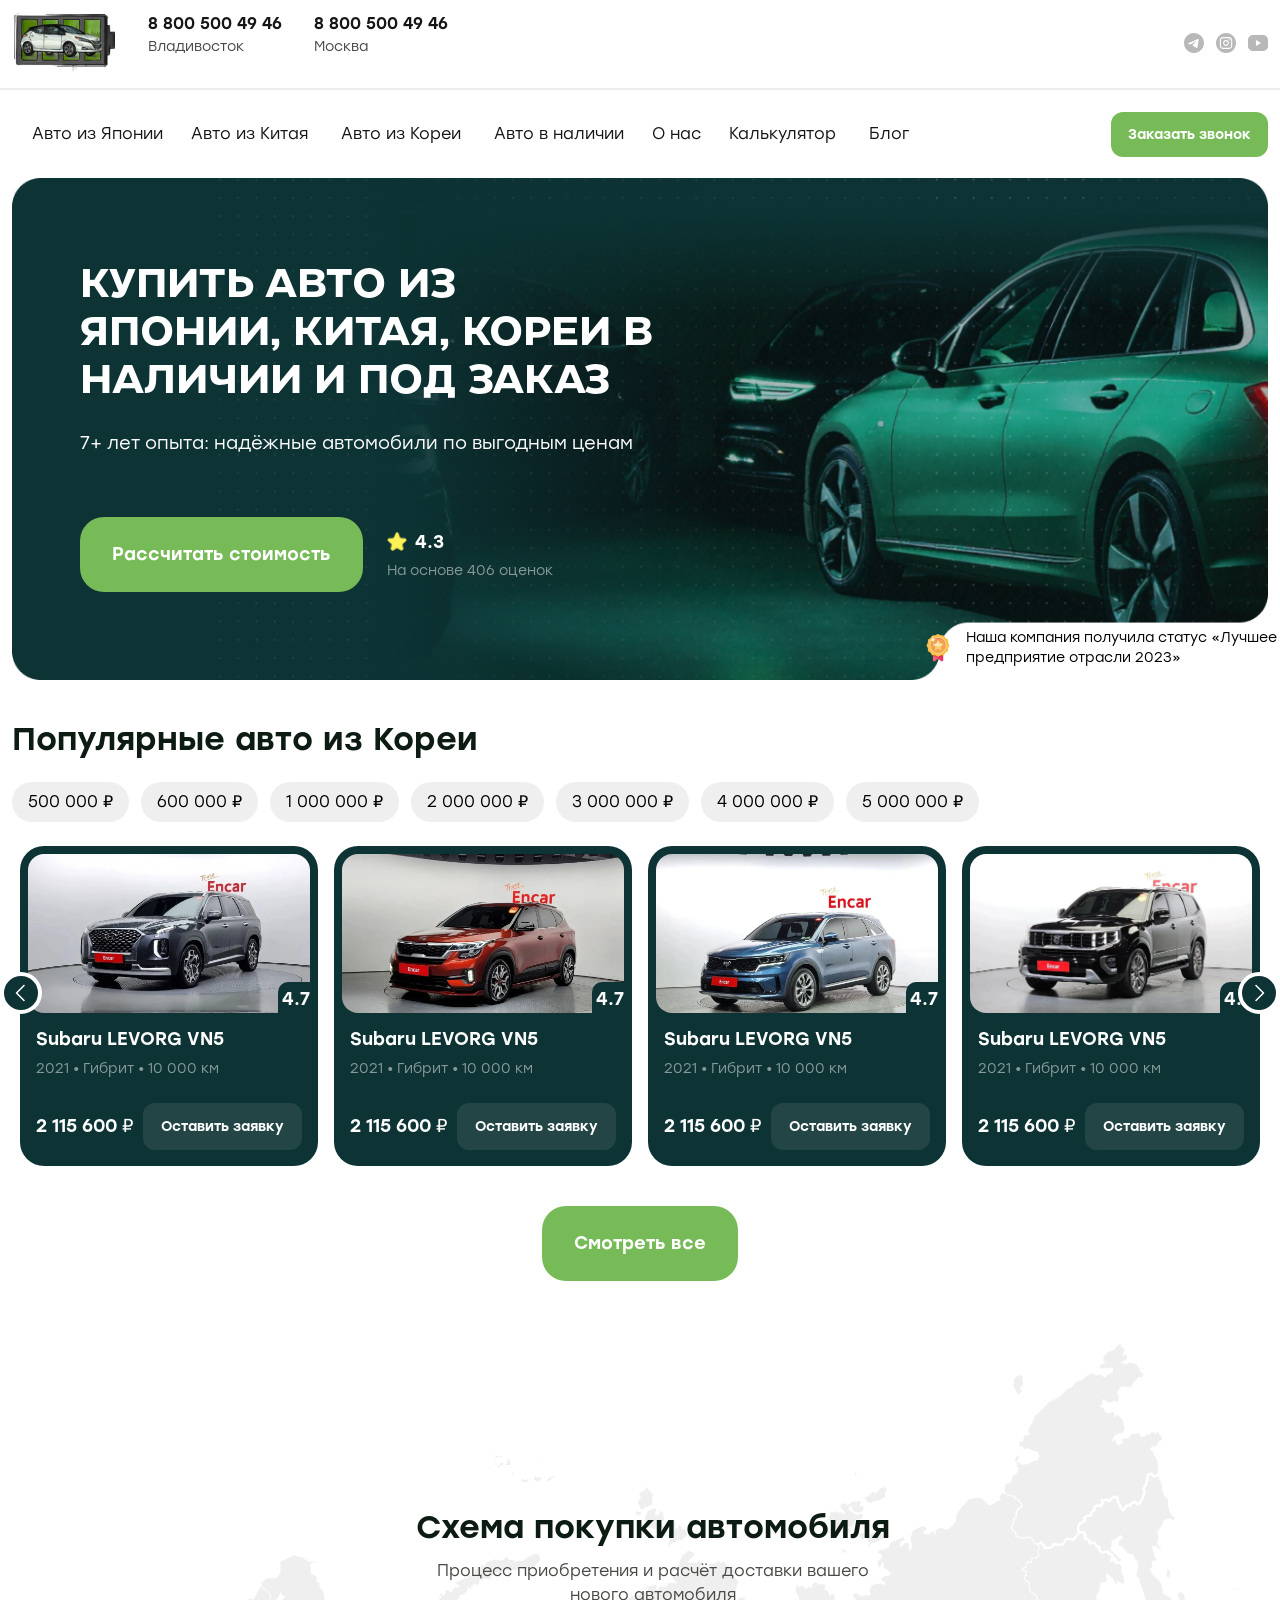
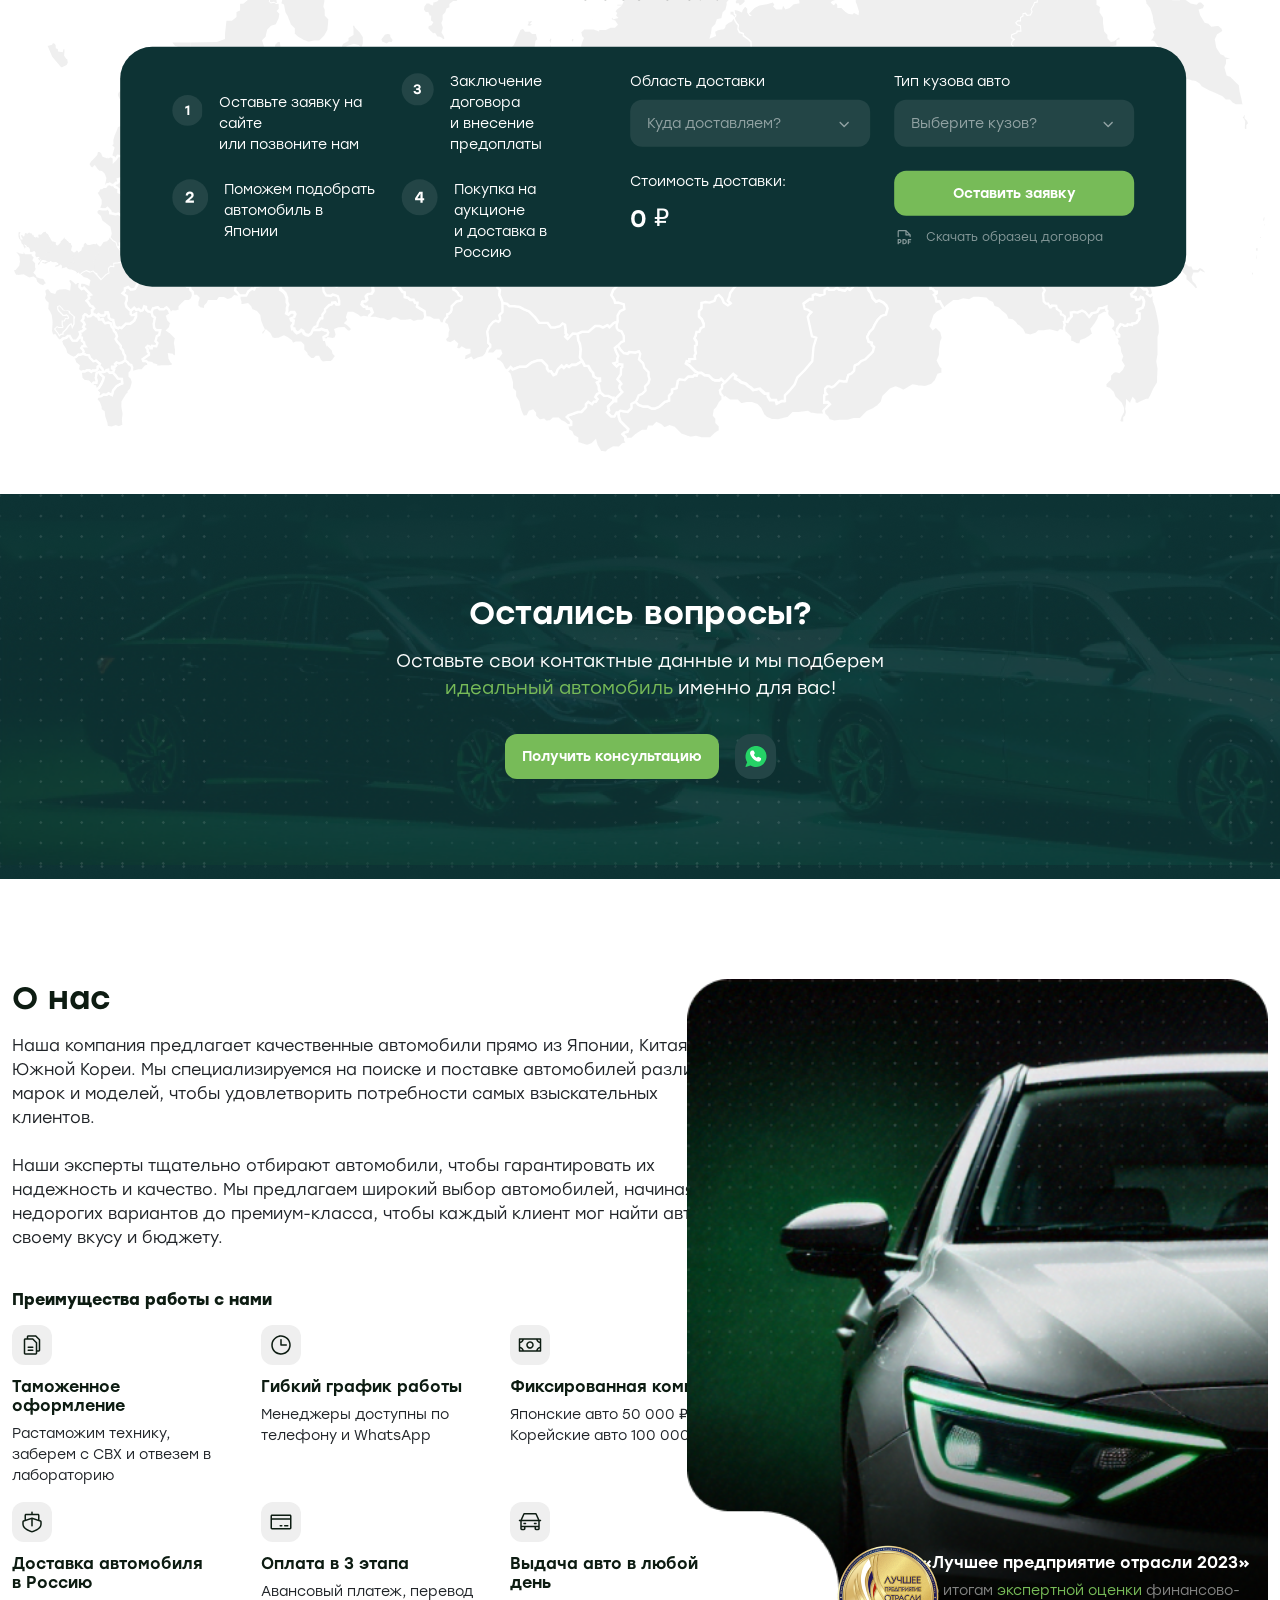
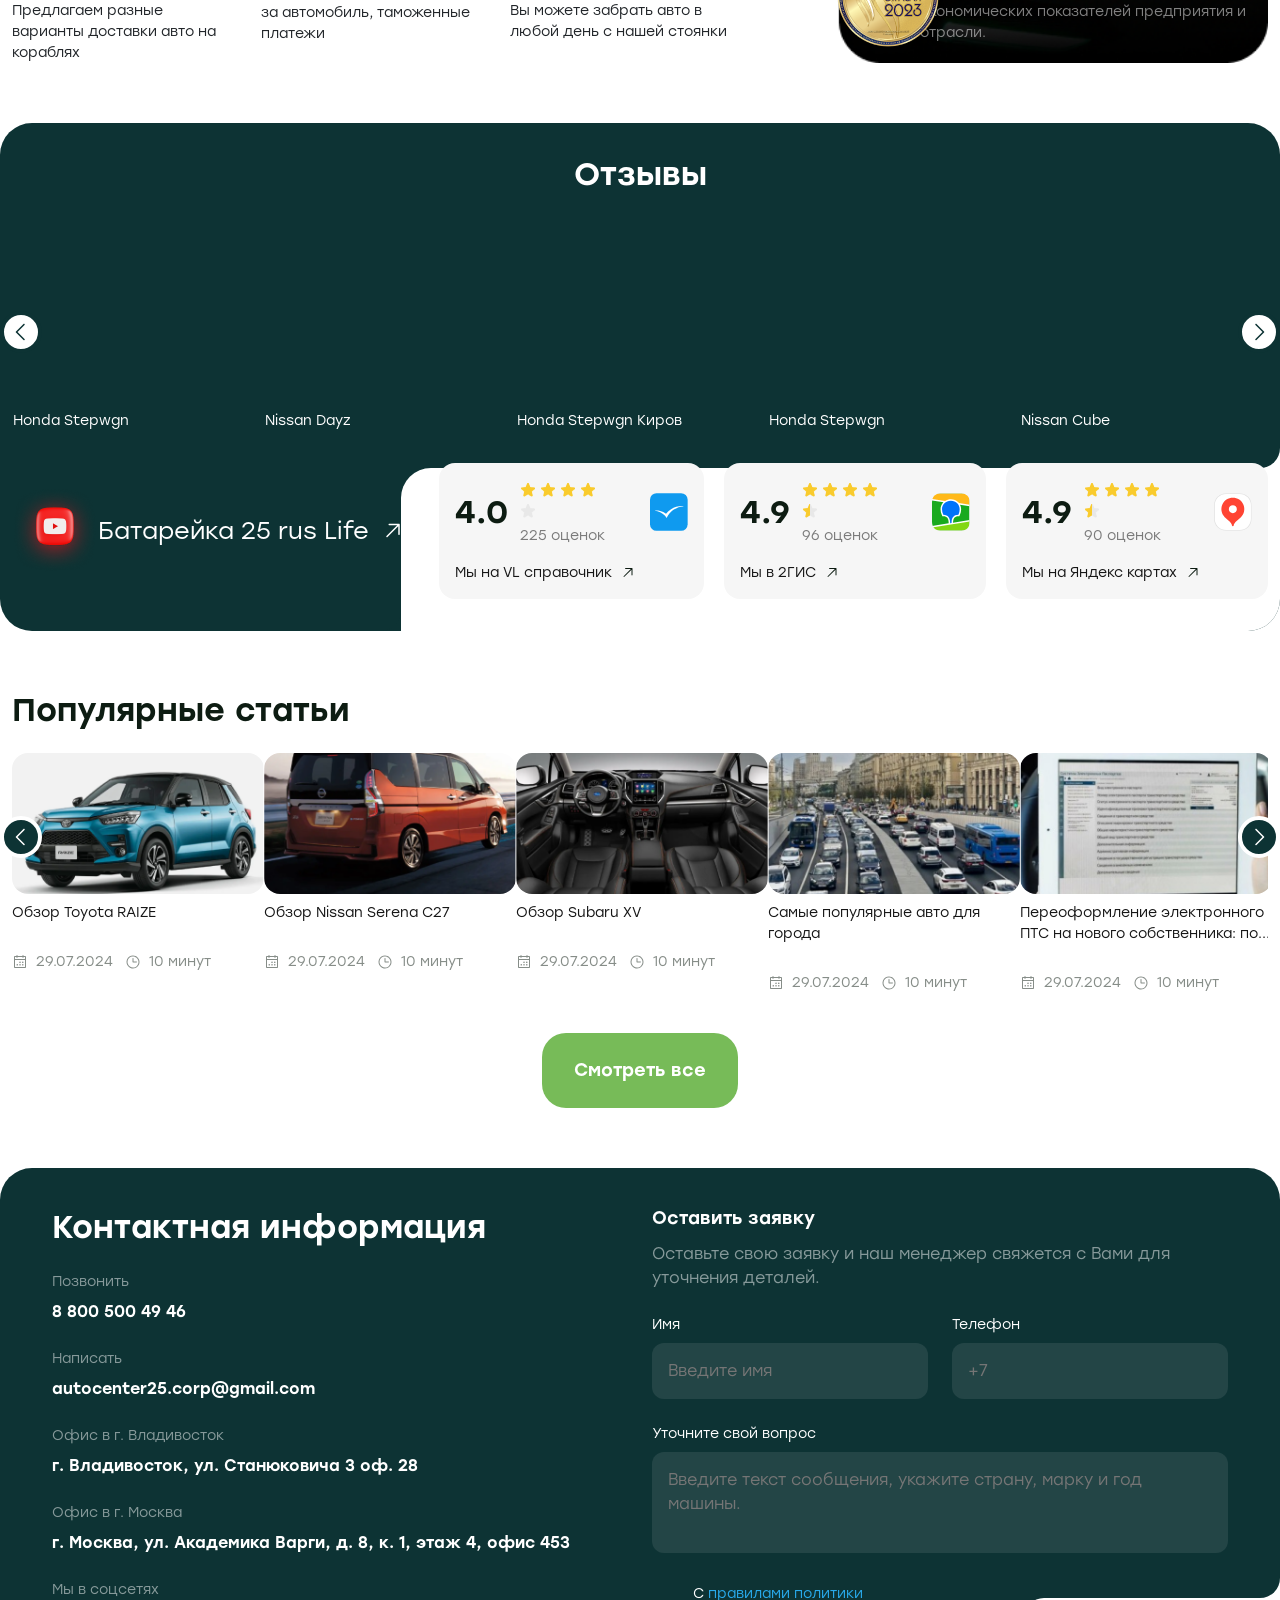
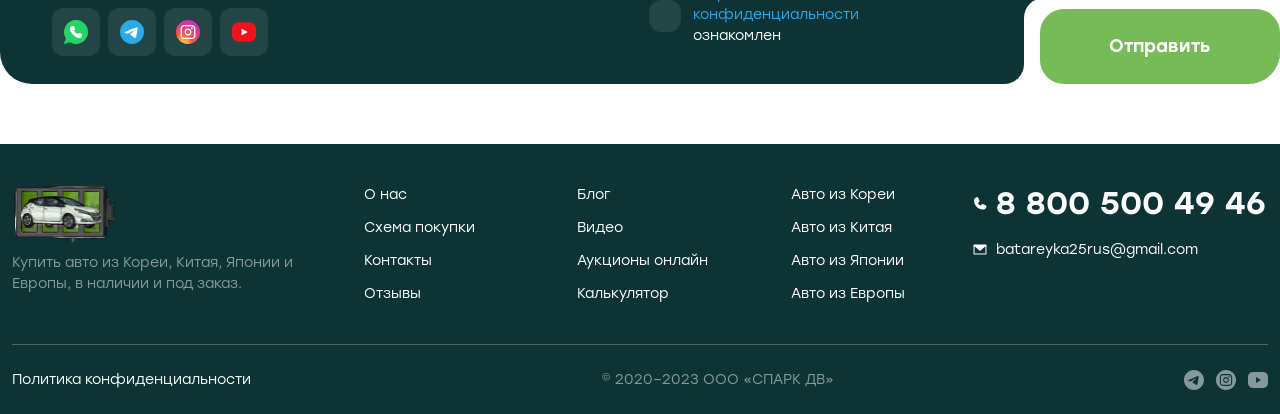
==== commit cedd68fa: "Форматирование текста в карточке, cursor:pointer, исправление дергания блоков | 07.08.2024" ====
--- a/index.html
+++ b/index.html
@@ -1666,7 +1666,7 @@
     </div>
   </section>
 
-  <!-- <section class="reviews">
+  <section class="reviews">
 
     <div class="d-flex align-items-center justify-content-center mb-4">
       <h2>Отзывы</h2>
@@ -1752,121 +1752,124 @@
       </div>
 
       <div class="col-8 social-links">
-        <div class="social-links-item">
-
-          <div class="d-flex align-items-center">
-            <h2 class="social-rating-average-number">4.0</h2>
-            
-            <div style="margin-right: 40px;">
-              <div class="social-rating-starts">
-                <img src="./static/img/reviews/full-star.png" alt="icon">
-                <img src="./static/img/reviews/full-star.png" alt="icon">
-                <img src="./static/img/reviews/full-star.png" alt="icon">
-                <img src="./static/img/reviews/full-star.png" alt="icon">
-                <img src="./static/img/reviews/empty-star.png" alt="icon">
+        <a target="_blank" href="https://www.vl.ru/">
+          <div class="social-links-item">
+  
+              <div class="d-flex align-items-center">
+                <h2 class="social-rating-average-number">4.0</h2>
+                
+                <div style="margin-right: 40px;">
+                  <div class="social-rating-starts">
+                    <img src="./static/img/reviews/full-star.png" alt="icon">
+                    <img src="./static/img/reviews/full-star.png" alt="icon">
+                    <img src="./static/img/reviews/full-star.png" alt="icon">
+                    <img src="./static/img/reviews/full-star.png" alt="icon">
+                    <img src="./static/img/reviews/empty-star.png" alt="icon">
+                  </div>
+                  <div class="social-reviews">225 оценок</div>
+                </div>
+    
+                <svg width="40" height="40" viewBox="0 0 40 40" fill="none" xmlns="http://www.w3.org/2000/svg">
+                  <rect width="40" height="40" rx="7" fill="#0F9AEF"/>
+                  <path fill-rule="evenodd" clip-rule="evenodd" d="M34.1475 13.75C29.8064 13.75 25.7623 15.0091 22.3514 17.1741C20.3317 18.4561 18.5345 20.0548 17.0326 21.9045C15.2023 20.5417 13.0911 19.5358 10.8031 18.9813C9.49195 18.6635 8.12366 18.4909 6.7146 18.4909C6.13594 18.4909 5.56411 18.5193 5 18.575C7.06334 18.7779 9.01778 19.3471 10.8031 20.2102C12.6377 21.0973 14.2908 22.2974 15.6932 23.7429C16.4403 24.5128 17.1153 25.3521 17.7091 26.25C18.1264 25.3812 18.5975 24.5434 19.1211 23.7424C20.7424 21.2613 22.8492 19.1257 25.3109 17.4746C28.3713 15.4218 31.9748 14.1145 35.8619 13.8156C35.2962 13.7722 34.7244 13.75 34.1475 13.75Z" fill="white"/>
+                </svg>
+                  
               </div>
-              <div class="social-reviews">225 оценок</div>
-            </div>
-
-            <svg width="40" height="40" viewBox="0 0 40 40" fill="none" xmlns="http://www.w3.org/2000/svg">
-              <rect width="40" height="40" rx="7" fill="#0F9AEF"/>
-              <path fill-rule="evenodd" clip-rule="evenodd" d="M34.1475 13.75C29.8064 13.75 25.7623 15.0091 22.3514 17.1741C20.3317 18.4561 18.5345 20.0548 17.0326 21.9045C15.2023 20.5417 13.0911 19.5358 10.8031 18.9813C9.49195 18.6635 8.12366 18.4909 6.7146 18.4909C6.13594 18.4909 5.56411 18.5193 5 18.575C7.06334 18.7779 9.01778 19.3471 10.8031 20.2102C12.6377 21.0973 14.2908 22.2974 15.6932 23.7429C16.4403 24.5128 17.1153 25.3521 17.7091 26.25C18.1264 25.3812 18.5975 24.5434 19.1211 23.7424C20.7424 21.2613 22.8492 19.1257 25.3109 17.4746C28.3713 15.4218 31.9748 14.1145 35.8619 13.8156C35.2962 13.7722 34.7244 13.75 34.1475 13.75Z" fill="white"/>
-            </svg>
+    
+              <div class="d-flex align-items-center mt-3">
+                <p class="me-2">Мы на VL справочник</p>
+                <svg width="16" height="17" viewBox="0 0 16 17" fill="none" xmlns="http://www.w3.org/2000/svg">
+                  <path d="M12.5003 4.5V11C12.5003 11.1326 12.4476 11.2598 12.3538 11.3536C12.2601 11.4473 12.1329 11.5 12.0003 11.5C11.8677 11.5 11.7405 11.4473 11.6467 11.3536C11.553 11.2598 11.5003 11.1326 11.5003 11V5.70687L4.35403 12.8538C4.26021 12.9476 4.13296 13.0003 4.00028 13.0003C3.8676 13.0003 3.74035 12.9476 3.64653 12.8538C3.55271 12.7599 3.5 12.6327 3.5 12.5C3.5 12.3673 3.55271 12.2401 3.64653 12.1462L10.7934 5H5.50028C5.36767 5 5.24049 4.94732 5.14672 4.85355C5.05296 4.75979 5.00028 4.63261 5.00028 4.5C5.00028 4.36739 5.05296 4.24021 5.14672 4.14645C5.24049 4.05268 5.36767 4 5.50028 4H12.0003C12.1329 4 12.2601 4.05268 12.3538 4.14645C12.4476 4.24021 12.5003 4.36739 12.5003 4.5Z" fill="#0D1C12"/>
+                </svg>
+                  
+              </div>
+          </div>
+        </a>
+
+        <a target="_blank" href="https://2gis.ru/vladivostok">
+          <div class="social-links-item">
+              <div class="d-flex align-items-center">
+                <h2 class="social-rating-average-number">4.9</h2>
+                
+                <div style="margin-right: 40px;">
+                  <div class="social-rating-starts">
+                    <img src="./static/img/reviews/full-star.png" alt="icon">
+                    <img src="./static/img/reviews/full-star.png" alt="icon">
+                    <img src="./static/img/reviews/full-star.png" alt="icon">
+                    <img src="./static/img/reviews/full-star.png" alt="icon">
+                    <img src="./static/img/reviews/half-star.png" alt="icon">
+                  </div>
+                  <div class="social-reviews">96 оценок</div>
+                </div>
+    
+                <svg width="40" height="40" viewBox="0 0 40 40" fill="none" xmlns="http://www.w3.org/2000/svg">
+                  <mask id="mask0_67_649" style="mask-type:alpha" maskUnits="userSpaceOnUse" x="0" y="0" width="40" height="40">
+                  <path d="M30.068 39.9815C30.9518 39.963 31.8418 39.9073 32.7132 39.753C33.597 39.5923 34.4252 39.3453 35.2287 38.9315C36.026 38.5362 36.749 38.0112 37.3733 37.3935C37.9975 36.7758 38.529 36.0593 38.9247 35.2748C39.3325 34.478 39.5922 33.669 39.7528 32.7918C39.9135 31.9272 39.963 31.05 39.9815 30.173C39.9938 29.7715 39.9938 29.37 40 28.9685V11.0253C40 10.6238 40 10.2224 39.9815 9.82088C39.963 8.94997 39.9073 8.06672 39.7528 7.20198C39.5922 6.3249 39.3325 5.50957 38.9247 4.71897C38.5228 3.9407 37.9975 3.22422 37.3733 2.60037C36.749 1.9827 36.0198 1.45769 35.2287 1.06238C34.419 0.660902 33.597 0.401482 32.7132 0.24089C31.8418 0.0864732 30.9518 0.0308833 30.068 0.0123533C29.9012 0.0123533 29.7342 0.00617665 29.4623 0H11.6502L9.94438 0.01853C9.06057 0.03706 8.17058 0.0926498 7.29913 0.247067C6.41533 0.407658 5.58715 0.660902 4.78368 1.06856C3.9864 1.46387 3.26328 1.98888 2.63907 2.60655C2.01483 3.22422 1.48331 3.9407 1.08776 4.72513C0.673672 5.52193 0.420272 6.33107 0.25958 7.20815C0.092707 8.07288 0.0432633 8.94997 0.0185413 9.82705C0.00618047 10.2285 0.00618047 10.63 0 11.0315V28.9747C0 29.3762 0.00618047 29.7777 0.0185413 30.1792C0.0370828 31.05 0.092707 31.9333 0.247218 32.798C0.407912 33.6752 0.66749 34.4905 1.0754 35.281C1.47713 36.0593 2.00247 36.7758 2.6267 37.3997C3.25093 38.0173 3.98022 38.5423 4.77132 38.9377C5.58097 39.3392 6.40297 39.5985 7.28677 39.7592C8.15822 39.9135 9.0482 39.9692 9.93202 39.9877C10.0989 39.9877 10.2658 39.9938 10.5377 40H27.4042L30.0557 39.9877L30.068 39.9815Z" fill="#299400"/>
+                  </mask>
+                  <g mask="url(#mask0_67_649)">
+                  <path d="M0 0H40V40H0V0Z" fill="#19AA1E"/>
+                  <path fill-rule="evenodd" clip-rule="evenodd" d="M0 0H40V13.125L0 6.875V0Z" fill="#FFB919"/>
+                  <path fill-rule="evenodd" clip-rule="evenodd" d="M0 35.625L40 29.375V40H0V35.625Z" fill="#82D714"/>
+                  <path fill-rule="evenodd" clip-rule="evenodd" d="M0 6.08398L13.9623 8.26557C15.7004 7.1654 17.7682 6.5622 20 6.5622C23.0912 6.5622 25.8677 7.71937 27.8893 9.75142C28.1445 10.0078 28.3852 10.2759 28.6107 10.5544L40 12.334V13.9154L29.7672 12.3166C30.5273 13.7754 30.9375 15.4009 30.9375 17.0597C30.9375 19.2027 30.4582 21.3394 29.4673 23.4847L29.4372 23.5497L29.0163 24.4514H28.0212C25.9663 24.4514 24.6033 25.066 23.7122 26.1554C23.0125 27.0107 22.6078 28.1637 22.4717 29.4217L22.4675 29.461L22.4477 29.662L22.4392 29.7495L22.423 29.9205C22.3708 30.4822 22.336 30.9585 22.3183 31.3467L40 28.584V30.1654L0 36.4154V34.834L17.7015 32.068L17.6938 31.713L17.6915 31.6129L17.69 31.5615L17.6872 31.4824C17.6713 31.0519 17.6318 30.5 17.5687 29.8312L17.5565 29.7044L17.5348 29.4847C17.4078 28.22 17.0092 27.0524 16.3113 26.1844C15.4295 25.0877 14.0791 24.464 12.0408 24.4515L11.9788 24.4514H10.9837L10.5629 23.5497C9.55158 21.3825 9.0625 19.2244 9.0625 17.0597C9.0625 14.3375 10.1669 11.7052 12.1107 9.75142C12.1668 9.69502 12.2235 9.63928 12.2807 9.58423L0 7.6654V6.08398Z" fill="white"/>
+                  <path fill-rule="evenodd" clip-rule="evenodd" d="M20 8.125C25.5843 8.125 29.375 12.4233 29.375 17.06C29.375 18.9215 28.9688 20.8585 28.0212 22.8892C22.5262 22.8892 21.1698 26.8245 20.9133 29.3005L20.897 29.4655C20.81 30.3492 20.7598 31.0582 20.746 31.5927L19.2577 31.8253L19.2573 31.7772C19.2517 31.2168 19.1987 30.4308 19.0985 29.4192L19.0942 29.375C18.8572 26.9043 17.5293 22.8892 11.9788 22.8892C11.0311 20.8585 10.625 18.9215 10.625 17.06C10.625 12.4233 14.4156 8.125 20 8.125Z" fill="#0073FA"/>
+                  </g>
+                </svg>
+                  
+                  
+                  
+              </div>
+    
+              <div class="d-flex align-items-center mt-3">
+                <p class="me-2">Мы в 2ГИС</p>
+                <svg width="16" height="17" viewBox="0 0 16 17" fill="none" xmlns="http://www.w3.org/2000/svg">
+                  <path d="M12.5003 4.5V11C12.5003 11.1326 12.4476 11.2598 12.3538 11.3536C12.2601 11.4473 12.1329 11.5 12.0003 11.5C11.8677 11.5 11.7405 11.4473 11.6467 11.3536C11.553 11.2598 11.5003 11.1326 11.5003 11V5.70687L4.35403 12.8538C4.26021 12.9476 4.13296 13.0003 4.00028 13.0003C3.8676 13.0003 3.74035 12.9476 3.64653 12.8538C3.55271 12.7599 3.5 12.6327 3.5 12.5C3.5 12.3673 3.55271 12.2401 3.64653 12.1462L10.7934 5H5.50028C5.36767 5 5.24049 4.94732 5.14672 4.85355C5.05296 4.75979 5.00028 4.63261 5.00028 4.5C5.00028 4.36739 5.05296 4.24021 5.14672 4.14645C5.24049 4.05268 5.36767 4 5.50028 4H12.0003C12.1329 4 12.2601 4.05268 12.3538 4.14645C12.4476 4.24021 12.5003 4.36739 12.5003 4.5Z" fill="#0D1C12"/>
+                </svg>
+                  
+              </div>
+          </div>
+        </a>
+
+        <a target="_blank" href="https://yandex.ru/maps/-/CDcvJSPM">
+          <div class="social-links-item">
               
-          </div>
-
-          <div class="d-flex align-items-center mt-3">
-            <a target="_blank" href="#" class="me-2">Мы на VL справочник</a>
-            <svg width="16" height="17" viewBox="0 0 16 17" fill="none" xmlns="http://www.w3.org/2000/svg">
-              <path d="M12.5003 4.5V11C12.5003 11.1326 12.4476 11.2598 12.3538 11.3536C12.2601 11.4473 12.1329 11.5 12.0003 11.5C11.8677 11.5 11.7405 11.4473 11.6467 11.3536C11.553 11.2598 11.5003 11.1326 11.5003 11V5.70687L4.35403 12.8538C4.26021 12.9476 4.13296 13.0003 4.00028 13.0003C3.8676 13.0003 3.74035 12.9476 3.64653 12.8538C3.55271 12.7599 3.5 12.6327 3.5 12.5C3.5 12.3673 3.55271 12.2401 3.64653 12.1462L10.7934 5H5.50028C5.36767 5 5.24049 4.94732 5.14672 4.85355C5.05296 4.75979 5.00028 4.63261 5.00028 4.5C5.00028 4.36739 5.05296 4.24021 5.14672 4.14645C5.24049 4.05268 5.36767 4 5.50028 4H12.0003C12.1329 4 12.2601 4.05268 12.3538 4.14645C12.4476 4.24021 12.5003 4.36739 12.5003 4.5Z" fill="#0D1C12"/>
-            </svg>
-              
-          </div>
-        </div>
-
-        <div class="social-links-item">
-
-          <div class="d-flex align-items-center">
-            <h2 class="social-rating-average-number">4.9</h2>
-            
-            <div style="margin-right: 40px;">
-              <div class="social-rating-starts">
-                <img src="./static/img/reviews/full-star.png" alt="icon">
-                <img src="./static/img/reviews/full-star.png" alt="icon">
-                <img src="./static/img/reviews/full-star.png" alt="icon">
-                <img src="./static/img/reviews/full-star.png" alt="icon">
-                <img src="./static/img/reviews/half-star.png" alt="icon">
+              <div class="d-flex align-items-center">
+                <h2 class="social-rating-average-number">4.9</h2>
+                
+                <div style="margin-right: 40px;">
+                  <div class="social-rating-starts">
+                    <img src="./static/img/reviews/full-star.png" alt="icon">
+                    <img src="./static/img/reviews/full-star.png" alt="icon">
+                    <img src="./static/img/reviews/full-star.png" alt="icon">
+                    <img src="./static/img/reviews/full-star.png" alt="icon">
+                    <img src="./static/img/reviews/half-star.png" alt="icon">
+                  </div>
+                  <div class="social-reviews">90 оценок</div>
+                </div>
+    
+                <svg width="40" height="40" viewBox="0 0 40 40" fill="none" xmlns="http://www.w3.org/2000/svg">
+                  <g clip-path="url(#clip0_67_680)">
+                  <path d="M27.2 0H12.8C5.73075 0 0 5.73075 0 12.8V27.2C0 34.2692 5.73075 40 12.8 40H27.2C34.2692 40 40 34.2692 40 27.2V12.8C40 5.73075 34.2692 0 27.2 0Z" fill="white"/>
+                  <path d="M20 4.80005C17.5945 4.79942 15.2429 5.51226 13.2426 6.84837C11.2423 8.18449 9.68322 10.0839 8.7626 12.3062C7.84198 14.5285 7.60116 16.974 8.07062 19.3332C8.54008 21.6924 9.69872 23.8594 11.4 25.56C13.6 27.76 18.784 30.944 19.088 34.288C19.136 34.792 19.496 35.2 20 35.2C20.504 35.2 20.864 34.792 20.912 34.288C21.216 30.944 26.4 27.76 28.6 25.56C30.3012 23.8594 31.4598 21.6924 31.9293 19.3332C32.3988 16.974 32.158 14.5285 31.2373 12.3062C30.3167 10.0839 28.7576 8.18449 26.7574 6.84837C24.7571 5.51226 22.4054 4.79942 20 4.80005Z" fill="#FF4433"/>
+                  <path d="M20 21.2161C21.1288 21.2161 22.2113 20.7677 23.0095 19.9695C23.8076 19.1714 24.256 18.0889 24.256 16.9601C24.256 15.8313 23.8076 14.7488 23.0095 13.9507C22.2113 13.1525 21.1288 12.7041 20 12.7041C18.8713 12.7041 17.7887 13.1525 16.9906 13.9507C16.1924 14.7488 15.744 15.8313 15.744 16.9601C15.744 18.0889 16.1924 19.1714 16.9906 19.9695C17.7887 20.7677 18.8713 21.2161 20 21.2161Z" fill="white"/>
+                  <path fill-rule="evenodd" clip-rule="evenodd" d="M27.2 0.8H12.8C9.6174 0.8 6.56516 2.06428 4.31472 4.31472C2.06428 6.56516 0.8 9.6174 0.8 12.8V27.2C0.8 30.3826 2.06428 33.4348 4.31472 35.6853C6.56516 37.9357 9.6174 39.2 12.8 39.2H27.2C30.3826 39.2 33.4348 37.9357 35.6853 35.6853C37.9357 33.4348 39.2 30.3826 39.2 27.2V12.8C39.2 9.6174 37.9357 6.56516 35.6853 4.31472C33.4348 2.06428 30.3826 0.8 27.2 0.8ZM12.8 0C9.40523 0 6.1495 1.34857 3.74903 3.74903C1.34857 6.1495 0 9.40523 0 12.8L0 27.2C0 30.5948 1.34857 33.8505 3.74903 36.251C6.1495 38.6514 9.40523 40 12.8 40H27.2C30.5948 40 33.8505 38.6514 36.251 36.251C38.6514 33.8505 40 30.5948 40 27.2V12.8C40 9.40523 38.6514 6.1495 36.251 3.74903C33.8505 1.34857 30.5948 0 27.2 0L12.8 0Z" fill="black" fill-opacity="0.12"/>
+                  </g>
+                  <defs>
+                  <clipPath id="clip0_67_680">
+                  <rect width="40" height="40" fill="white"/>
+                  </clipPath>
+                  </defs>
+                </svg>       
               </div>
-              <div class="social-reviews">96 оценок</div>
-            </div>
-
-            <svg width="40" height="40" viewBox="0 0 40 40" fill="none" xmlns="http://www.w3.org/2000/svg">
-              <mask id="mask0_67_649" style="mask-type:alpha" maskUnits="userSpaceOnUse" x="0" y="0" width="40" height="40">
-              <path d="M30.068 39.9815C30.9518 39.963 31.8418 39.9073 32.7132 39.753C33.597 39.5923 34.4252 39.3453 35.2287 38.9315C36.026 38.5362 36.749 38.0112 37.3733 37.3935C37.9975 36.7758 38.529 36.0593 38.9247 35.2748C39.3325 34.478 39.5922 33.669 39.7528 32.7918C39.9135 31.9272 39.963 31.05 39.9815 30.173C39.9938 29.7715 39.9938 29.37 40 28.9685V11.0253C40 10.6238 40 10.2224 39.9815 9.82088C39.963 8.94997 39.9073 8.06672 39.7528 7.20198C39.5922 6.3249 39.3325 5.50957 38.9247 4.71897C38.5228 3.9407 37.9975 3.22422 37.3733 2.60037C36.749 1.9827 36.0198 1.45769 35.2287 1.06238C34.419 0.660902 33.597 0.401482 32.7132 0.24089C31.8418 0.0864732 30.9518 0.0308833 30.068 0.0123533C29.9012 0.0123533 29.7342 0.00617665 29.4623 0H11.6502L9.94438 0.01853C9.06057 0.03706 8.17058 0.0926498 7.29913 0.247067C6.41533 0.407658 5.58715 0.660902 4.78368 1.06856C3.9864 1.46387 3.26328 1.98888 2.63907 2.60655C2.01483 3.22422 1.48331 3.9407 1.08776 4.72513C0.673672 5.52193 0.420272 6.33107 0.25958 7.20815C0.092707 8.07288 0.0432633 8.94997 0.0185413 9.82705C0.00618047 10.2285 0.00618047 10.63 0 11.0315V28.9747C0 29.3762 0.00618047 29.7777 0.0185413 30.1792C0.0370828 31.05 0.092707 31.9333 0.247218 32.798C0.407912 33.6752 0.66749 34.4905 1.0754 35.281C1.47713 36.0593 2.00247 36.7758 2.6267 37.3997C3.25093 38.0173 3.98022 38.5423 4.77132 38.9377C5.58097 39.3392 6.40297 39.5985 7.28677 39.7592C8.15822 39.9135 9.0482 39.9692 9.93202 39.9877C10.0989 39.9877 10.2658 39.9938 10.5377 40H27.4042L30.0557 39.9877L30.068 39.9815Z" fill="#299400"/>
-              </mask>
-              <g mask="url(#mask0_67_649)">
-              <path d="M0 0H40V40H0V0Z" fill="#19AA1E"/>
-              <path fill-rule="evenodd" clip-rule="evenodd" d="M0 0H40V13.125L0 6.875V0Z" fill="#FFB919"/>
-              <path fill-rule="evenodd" clip-rule="evenodd" d="M0 35.625L40 29.375V40H0V35.625Z" fill="#82D714"/>
-              <path fill-rule="evenodd" clip-rule="evenodd" d="M0 6.08398L13.9623 8.26557C15.7004 7.1654 17.7682 6.5622 20 6.5622C23.0912 6.5622 25.8677 7.71937 27.8893 9.75142C28.1445 10.0078 28.3852 10.2759 28.6107 10.5544L40 12.334V13.9154L29.7672 12.3166C30.5273 13.7754 30.9375 15.4009 30.9375 17.0597C30.9375 19.2027 30.4582 21.3394 29.4673 23.4847L29.4372 23.5497L29.0163 24.4514H28.0212C25.9663 24.4514 24.6033 25.066 23.7122 26.1554C23.0125 27.0107 22.6078 28.1637 22.4717 29.4217L22.4675 29.461L22.4477 29.662L22.4392 29.7495L22.423 29.9205C22.3708 30.4822 22.336 30.9585 22.3183 31.3467L40 28.584V30.1654L0 36.4154V34.834L17.7015 32.068L17.6938 31.713L17.6915 31.6129L17.69 31.5615L17.6872 31.4824C17.6713 31.0519 17.6318 30.5 17.5687 29.8312L17.5565 29.7044L17.5348 29.4847C17.4078 28.22 17.0092 27.0524 16.3113 26.1844C15.4295 25.0877 14.0791 24.464 12.0408 24.4515L11.9788 24.4514H10.9837L10.5629 23.5497C9.55158 21.3825 9.0625 19.2244 9.0625 17.0597C9.0625 14.3375 10.1669 11.7052 12.1107 9.75142C12.1668 9.69502 12.2235 9.63928 12.2807 9.58423L0 7.6654V6.08398Z" fill="white"/>
-              <path fill-rule="evenodd" clip-rule="evenodd" d="M20 8.125C25.5843 8.125 29.375 12.4233 29.375 17.06C29.375 18.9215 28.9688 20.8585 28.0212 22.8892C22.5262 22.8892 21.1698 26.8245 20.9133 29.3005L20.897 29.4655C20.81 30.3492 20.7598 31.0582 20.746 31.5927L19.2577 31.8253L19.2573 31.7772C19.2517 31.2168 19.1987 30.4308 19.0985 29.4192L19.0942 29.375C18.8572 26.9043 17.5293 22.8892 11.9788 22.8892C11.0311 20.8585 10.625 18.9215 10.625 17.06C10.625 12.4233 14.4156 8.125 20 8.125Z" fill="#0073FA"/>
-              </g>
-            </svg>
-              
-              
-              
-          </div>
-
-          <div class="d-flex align-items-center mt-3">
-            <a target="_blank" href="#" class="me-2">Мы в 2ГИС</a>
-            <svg width="16" height="17" viewBox="0 0 16 17" fill="none" xmlns="http://www.w3.org/2000/svg">
-              <path d="M12.5003 4.5V11C12.5003 11.1326 12.4476 11.2598 12.3538 11.3536C12.2601 11.4473 12.1329 11.5 12.0003 11.5C11.8677 11.5 11.7405 11.4473 11.6467 11.3536C11.553 11.2598 11.5003 11.1326 11.5003 11V5.70687L4.35403 12.8538C4.26021 12.9476 4.13296 13.0003 4.00028 13.0003C3.8676 13.0003 3.74035 12.9476 3.64653 12.8538C3.55271 12.7599 3.5 12.6327 3.5 12.5C3.5 12.3673 3.55271 12.2401 3.64653 12.1462L10.7934 5H5.50028C5.36767 5 5.24049 4.94732 5.14672 4.85355C5.05296 4.75979 5.00028 4.63261 5.00028 4.5C5.00028 4.36739 5.05296 4.24021 5.14672 4.14645C5.24049 4.05268 5.36767 4 5.50028 4H12.0003C12.1329 4 12.2601 4.05268 12.3538 4.14645C12.4476 4.24021 12.5003 4.36739 12.5003 4.5Z" fill="#0D1C12"/>
-            </svg>
-              
-          </div>
-        </div>
-
-        <div class="social-links-item">
-
-          <div class="d-flex align-items-center">
-            <h2 class="social-rating-average-number">4.9</h2>
-            
-            <div style="margin-right: 40px;">
-              <div class="social-rating-starts">
-                <img src="./static/img/reviews/full-star.png" alt="icon">
-                <img src="./static/img/reviews/full-star.png" alt="icon">
-                <img src="./static/img/reviews/full-star.png" alt="icon">
-                <img src="./static/img/reviews/full-star.png" alt="icon">
-                <img src="./static/img/reviews/half-star.png" alt="icon">
+    
+              <div class="d-flex align-items-center mt-3">
+                <p class="me-2">Мы на Яндекс картах</p>
+                <svg width="16" height="17" viewBox="0 0 16 17" fill="none" xmlns="http://www.w3.org/2000/svg">
+                  <path d="M12.5003 4.5V11C12.5003 11.1326 12.4476 11.2598 12.3538 11.3536C12.2601 11.4473 12.1329 11.5 12.0003 11.5C11.8677 11.5 11.7405 11.4473 11.6467 11.3536C11.553 11.2598 11.5003 11.1326 11.5003 11V5.70687L4.35403 12.8538C4.26021 12.9476 4.13296 13.0003 4.00028 13.0003C3.8676 13.0003 3.74035 12.9476 3.64653 12.8538C3.55271 12.7599 3.5 12.6327 3.5 12.5C3.5 12.3673 3.55271 12.2401 3.64653 12.1462L10.7934 5H5.50028C5.36767 5 5.24049 4.94732 5.14672 4.85355C5.05296 4.75979 5.00028 4.63261 5.00028 4.5C5.00028 4.36739 5.05296 4.24021 5.14672 4.14645C5.24049 4.05268 5.36767 4 5.50028 4H12.0003C12.1329 4 12.2601 4.05268 12.3538 4.14645C12.4476 4.24021 12.5003 4.36739 12.5003 4.5Z" fill="#0D1C12"/>
+                </svg>
+                  
               </div>
-              <div class="social-reviews">90 оценок</div>
-            </div>
-
-            <svg width="40" height="40" viewBox="0 0 40 40" fill="none" xmlns="http://www.w3.org/2000/svg">
-              <g clip-path="url(#clip0_67_680)">
-              <path d="M27.2 0H12.8C5.73075 0 0 5.73075 0 12.8V27.2C0 34.2692 5.73075 40 12.8 40H27.2C34.2692 40 40 34.2692 40 27.2V12.8C40 5.73075 34.2692 0 27.2 0Z" fill="white"/>
-              <path d="M20 4.80005C17.5945 4.79942 15.2429 5.51226 13.2426 6.84837C11.2423 8.18449 9.68322 10.0839 8.7626 12.3062C7.84198 14.5285 7.60116 16.974 8.07062 19.3332C8.54008 21.6924 9.69872 23.8594 11.4 25.56C13.6 27.76 18.784 30.944 19.088 34.288C19.136 34.792 19.496 35.2 20 35.2C20.504 35.2 20.864 34.792 20.912 34.288C21.216 30.944 26.4 27.76 28.6 25.56C30.3012 23.8594 31.4598 21.6924 31.9293 19.3332C32.3988 16.974 32.158 14.5285 31.2373 12.3062C30.3167 10.0839 28.7576 8.18449 26.7574 6.84837C24.7571 5.51226 22.4054 4.79942 20 4.80005Z" fill="#FF4433"/>
-              <path d="M20 21.2161C21.1288 21.2161 22.2113 20.7677 23.0095 19.9695C23.8076 19.1714 24.256 18.0889 24.256 16.9601C24.256 15.8313 23.8076 14.7488 23.0095 13.9507C22.2113 13.1525 21.1288 12.7041 20 12.7041C18.8713 12.7041 17.7887 13.1525 16.9906 13.9507C16.1924 14.7488 15.744 15.8313 15.744 16.9601C15.744 18.0889 16.1924 19.1714 16.9906 19.9695C17.7887 20.7677 18.8713 21.2161 20 21.2161Z" fill="white"/>
-              <path fill-rule="evenodd" clip-rule="evenodd" d="M27.2 0.8H12.8C9.6174 0.8 6.56516 2.06428 4.31472 4.31472C2.06428 6.56516 0.8 9.6174 0.8 12.8V27.2C0.8 30.3826 2.06428 33.4348 4.31472 35.6853C6.56516 37.9357 9.6174 39.2 12.8 39.2H27.2C30.3826 39.2 33.4348 37.9357 35.6853 35.6853C37.9357 33.4348 39.2 30.3826 39.2 27.2V12.8C39.2 9.6174 37.9357 6.56516 35.6853 4.31472C33.4348 2.06428 30.3826 0.8 27.2 0.8ZM12.8 0C9.40523 0 6.1495 1.34857 3.74903 3.74903C1.34857 6.1495 0 9.40523 0 12.8L0 27.2C0 30.5948 1.34857 33.8505 3.74903 36.251C6.1495 38.6514 9.40523 40 12.8 40H27.2C30.5948 40 33.8505 38.6514 36.251 36.251C38.6514 33.8505 40 30.5948 40 27.2V12.8C40 9.40523 38.6514 6.1495 36.251 3.74903C33.8505 1.34857 30.5948 0 27.2 0L12.8 0Z" fill="black" fill-opacity="0.12"/>
-              </g>
-              <defs>
-              <clipPath id="clip0_67_680">
-              <rect width="40" height="40" fill="white"/>
-              </clipPath>
-              </defs>
-            </svg>       
-          </div>
-
-          <div class="d-flex align-items-center mt-3">
-            <a target="_blank" href="#" class="me-2">Мы на Яндекс картах</a>
-            <svg width="16" height="17" viewBox="0 0 16 17" fill="none" xmlns="http://www.w3.org/2000/svg">
-              <path d="M12.5003 4.5V11C12.5003 11.1326 12.4476 11.2598 12.3538 11.3536C12.2601 11.4473 12.1329 11.5 12.0003 11.5C11.8677 11.5 11.7405 11.4473 11.6467 11.3536C11.553 11.2598 11.5003 11.1326 11.5003 11V5.70687L4.35403 12.8538C4.26021 12.9476 4.13296 13.0003 4.00028 13.0003C3.8676 13.0003 3.74035 12.9476 3.64653 12.8538C3.55271 12.7599 3.5 12.6327 3.5 12.5C3.5 12.3673 3.55271 12.2401 3.64653 12.1462L10.7934 5H5.50028C5.36767 5 5.24049 4.94732 5.14672 4.85355C5.05296 4.75979 5.00028 4.63261 5.00028 4.5C5.00028 4.36739 5.05296 4.24021 5.14672 4.14645C5.24049 4.05268 5.36767 4 5.50028 4H12.0003C12.1329 4 12.2601 4.05268 12.3538 4.14645C12.4476 4.24021 12.5003 4.36739 12.5003 4.5Z" fill="#0D1C12"/>
-            </svg>
-              
-          </div>
-        </div>
-
-       
+          </div>
+        </a>
       </div>
     </div>
 
@@ -1876,7 +1879,7 @@
     </div>
   </section>
 
-  <section class="video-reviews">
+  <!-- <section class="video-reviews">
 
     <div class="d-flex align-items-center justify-content-between mb-4">
       <h2>Обзоры</h2>
@@ -3525,13 +3528,16 @@
  
   function fetchCards (priceProduct) {
     const preloaders = document.querySelectorAll('.lds-dual-ring');
+
+    const regex = /(\d{1,3}(?:\s\d{3})*)/g;
+
     for (let i = 0; i < 12; i++) {
       preloaders[i].style.display = "block";
       document.getElementById(`id_product_card_img_${i+1}`).setAttribute("src", `${data[`car-${priceProduct}`][`car-${i+1}`].img}`);
       document.getElementById(`id_rating_product_${i+1}`).innerHTML = data[`car-${priceProduct}`][`car-${i+1}`].rating;
       document.getElementById(`id_product_card_title_${i+1}`).innerHTML = `${data[`car-${priceProduct}`][`car-${i+1}`].brand} ${data[`car-${priceProduct}`][`car-${i+1}`].model}`;
-      document.getElementById(`id_product_card_subtitle_${i+1}`).innerHTML = `${data[`car-${priceProduct}`][`car-${i+1}`].year} • ${data[`car-${priceProduct}`][`car-${i+1}`].bodyType} • ${data[`car-${priceProduct}`][`car-${i+1}`].mileage} км`;
-      document.getElementById(`id_product_card_price_${i+1}`).innerHTML = `${data[`car-${priceProduct}`][`car-${i+1}`].price}`;
+      document.getElementById(`id_product_card_subtitle_${i+1}`).innerHTML = `${data[`car-${priceProduct}`][`car-${i+1}`].year} • ${data[`car-${priceProduct}`][`car-${i+1}`].bodyType} • ${data[`car-${priceProduct}`][`car-${i+1}`].mileage}`.replace(/(\d)(?=(\d{3})+$)/g, '$1 ') + ' км';
+      document.getElementById(`id_product_card_price_${i+1}`).innerHTML = `${data[`car-${priceProduct}`][`car-${i+1}`].price}`.replace(/(\d)(?=(\d{3})+$)/g, '$1 ') + ' ₽';
     }
 
     for (let i = 0; i < 12; i++) {
@@ -3584,7 +3590,6 @@
   });
 </script>
 
-
 <!-- Калькулятор доставки -->
 <script>
   let prevElementMap = null;
--- a/static/style/style.css
+++ b/static/style/style.css
@@ -49,6 +49,8 @@
   font-family: 'Stolzl', sans-serif !important;
   font-weight: 400 !important;
   font-size: 14px !important;
+  overflow-y: auto !important;
+  padding-right: 0px !important;
 }
 
 ul,
@@ -721,12 +723,6 @@
 
 .reviews a {
   color: #161616 !important;
-  transition: color .5s ease-in-out;
-}
-
-.reviews a:hover {
-  color: #77BB58 !important;
-  transition: color .5s ease-in-out;
 }
 
 .reviews .card-video {
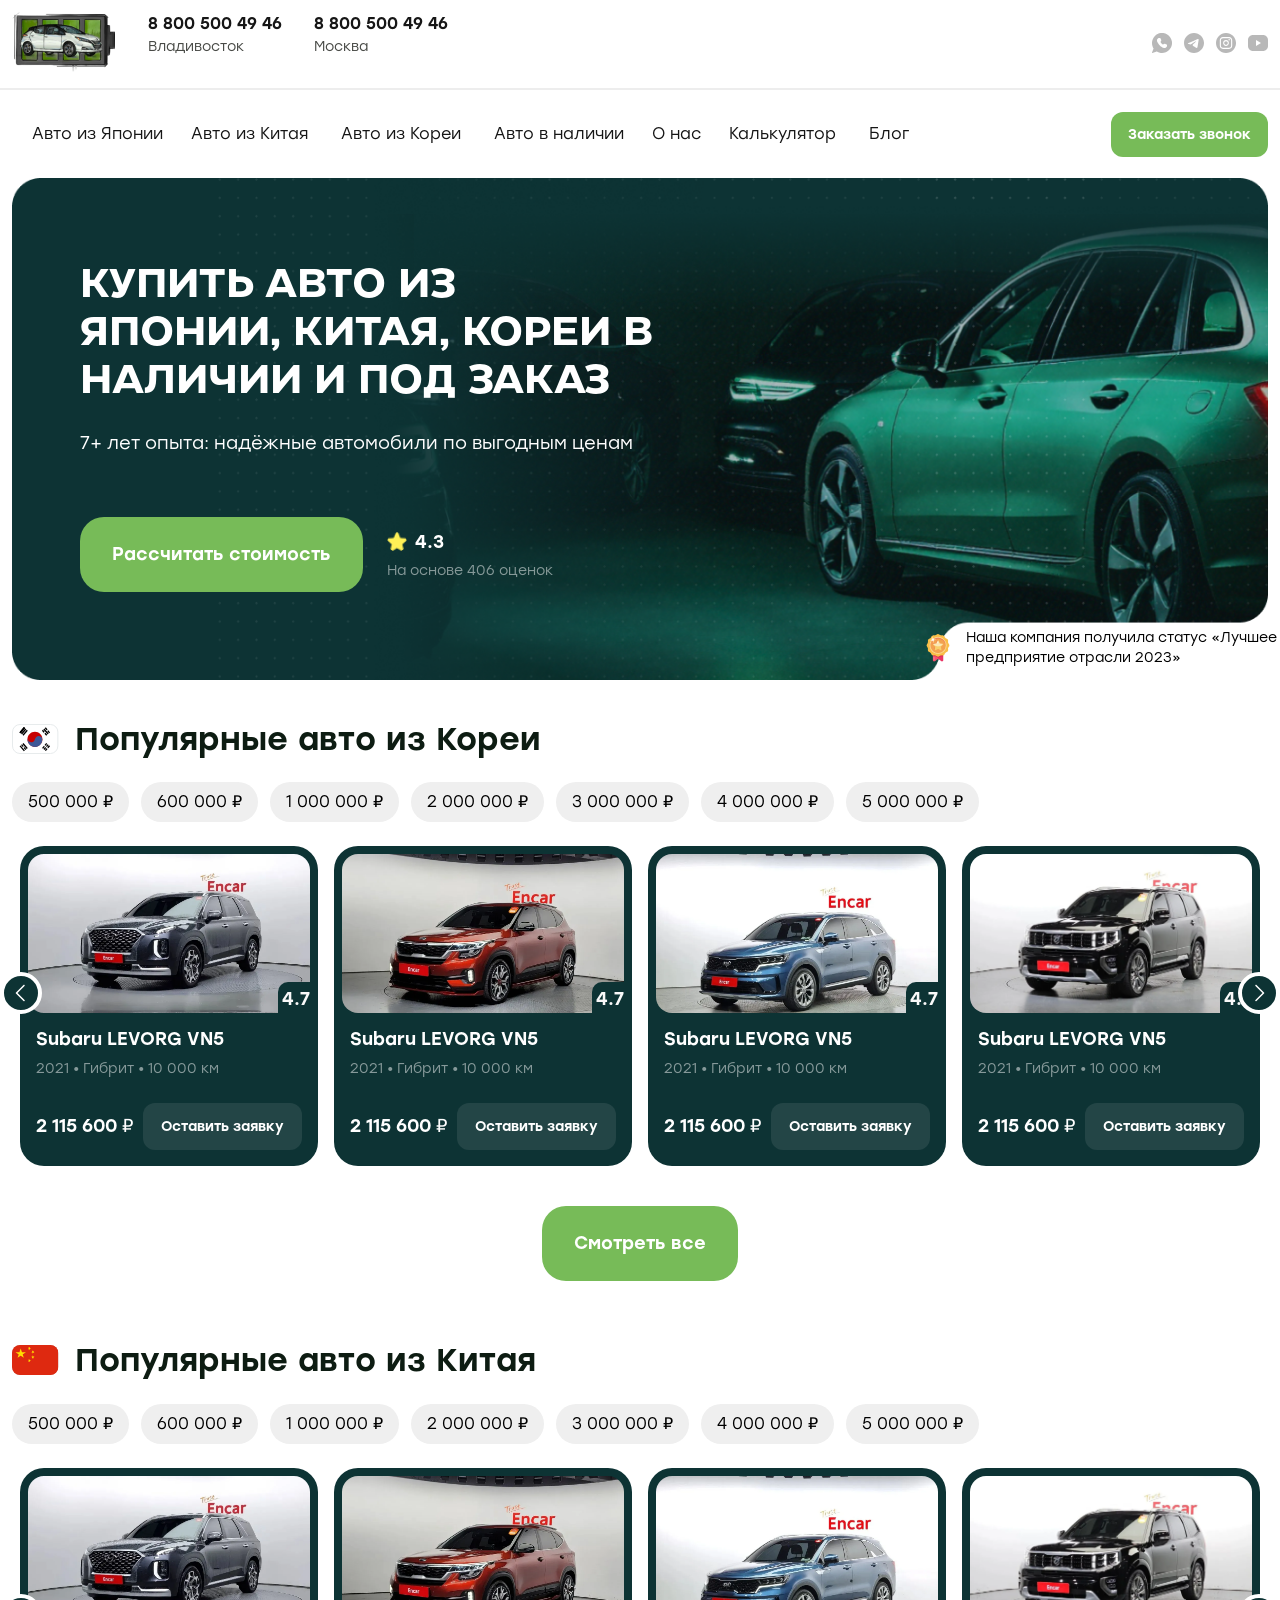
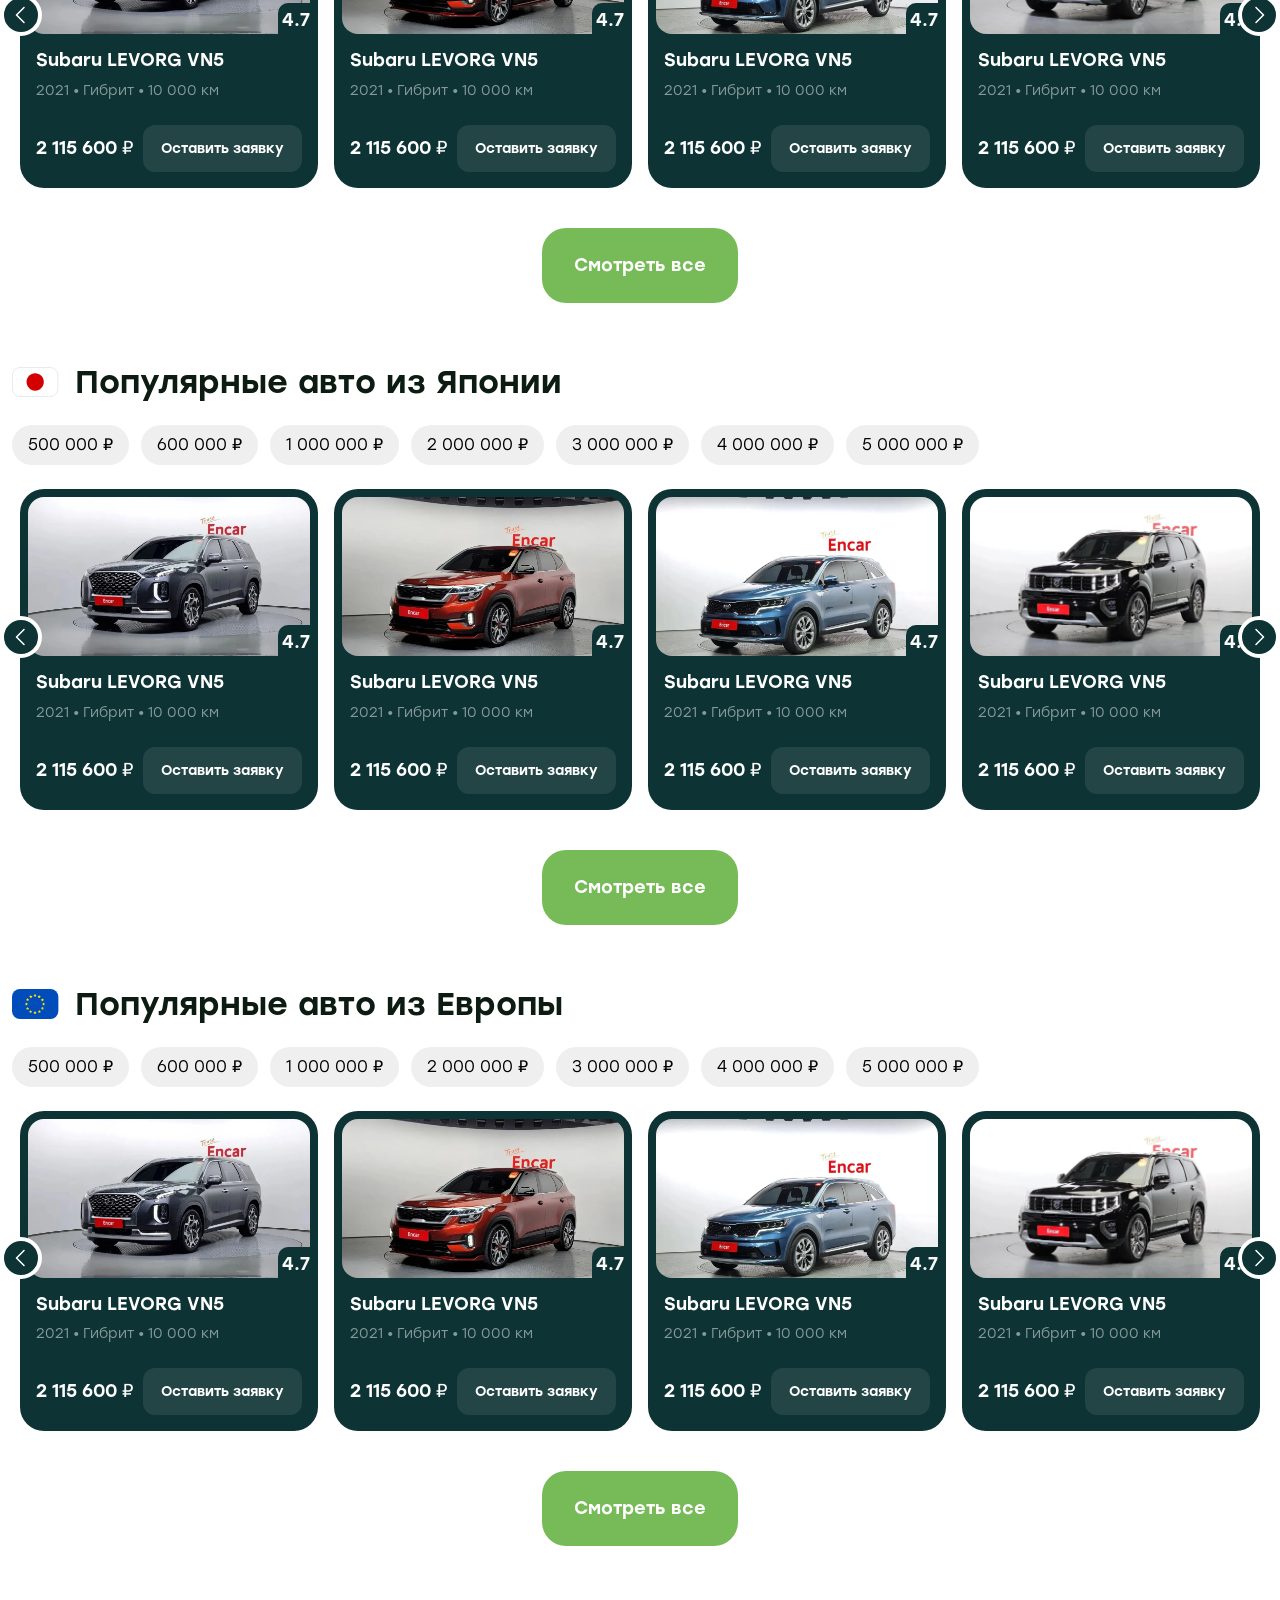
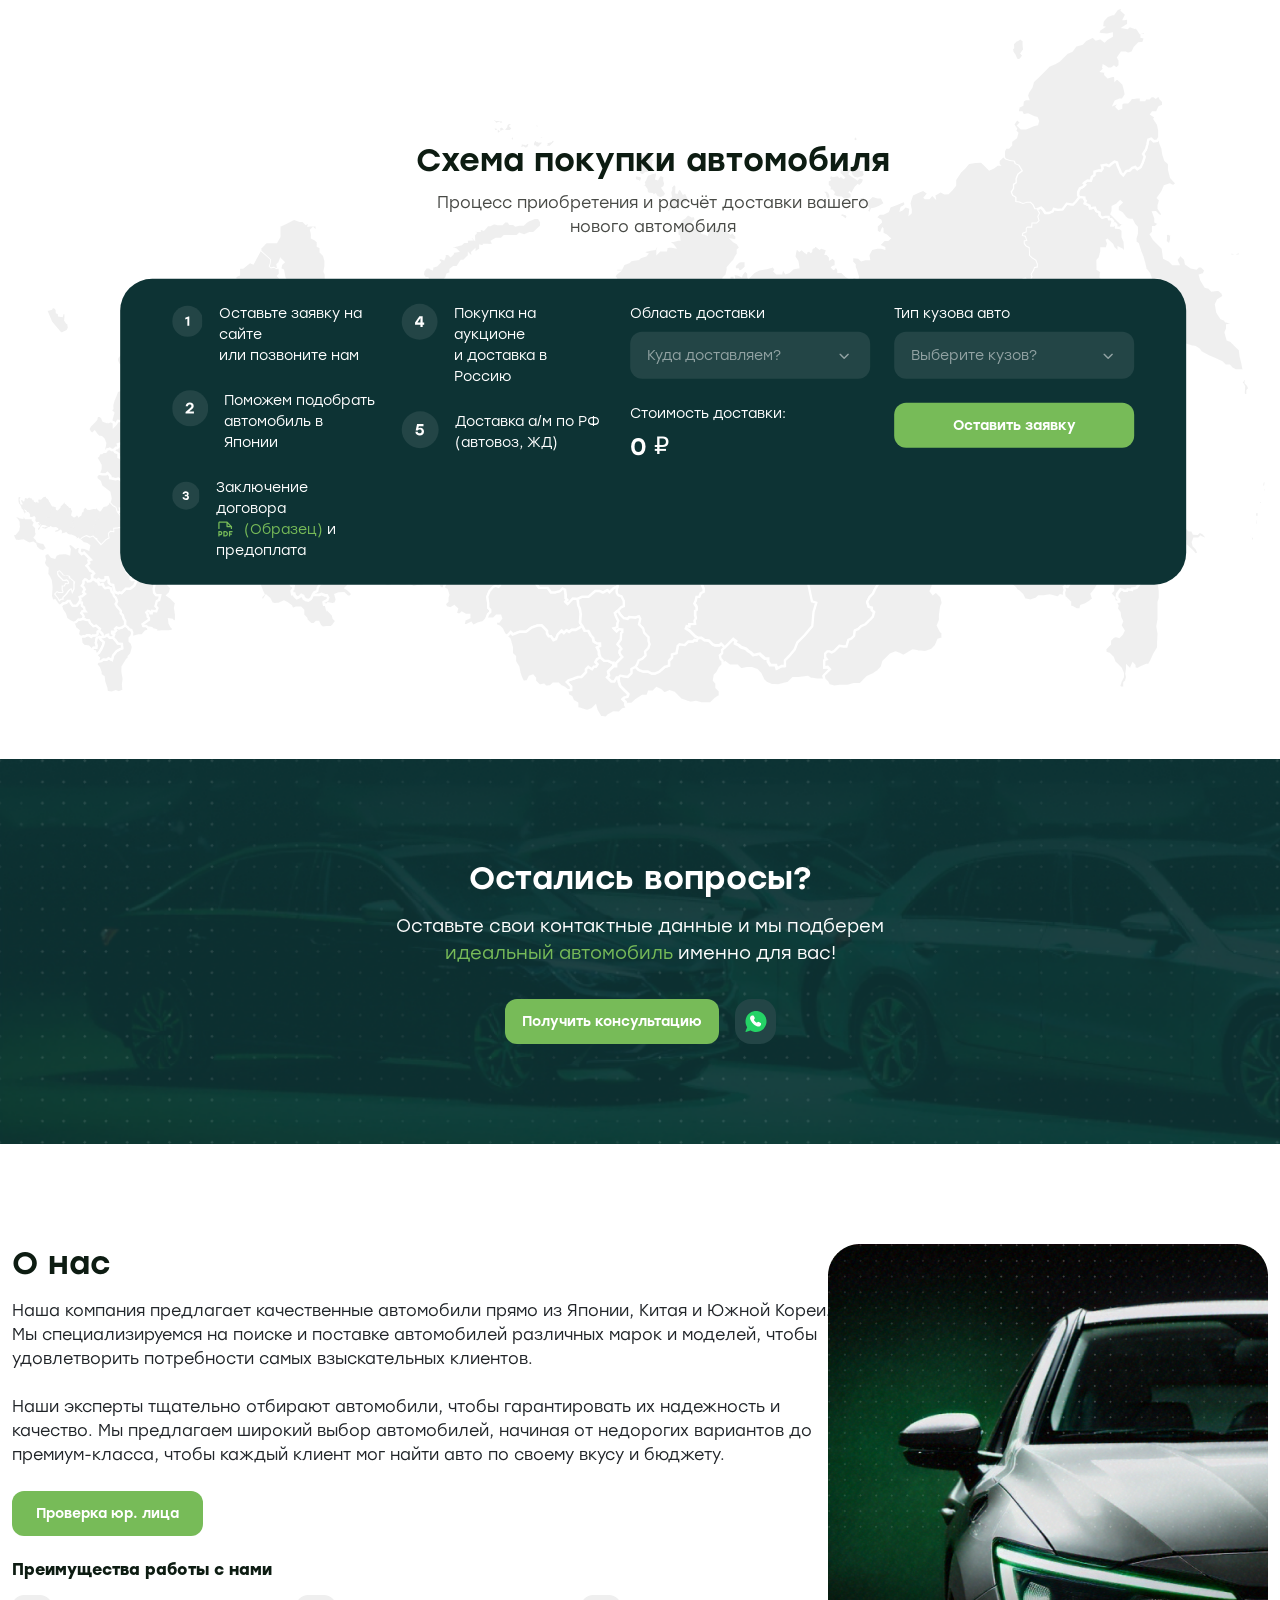
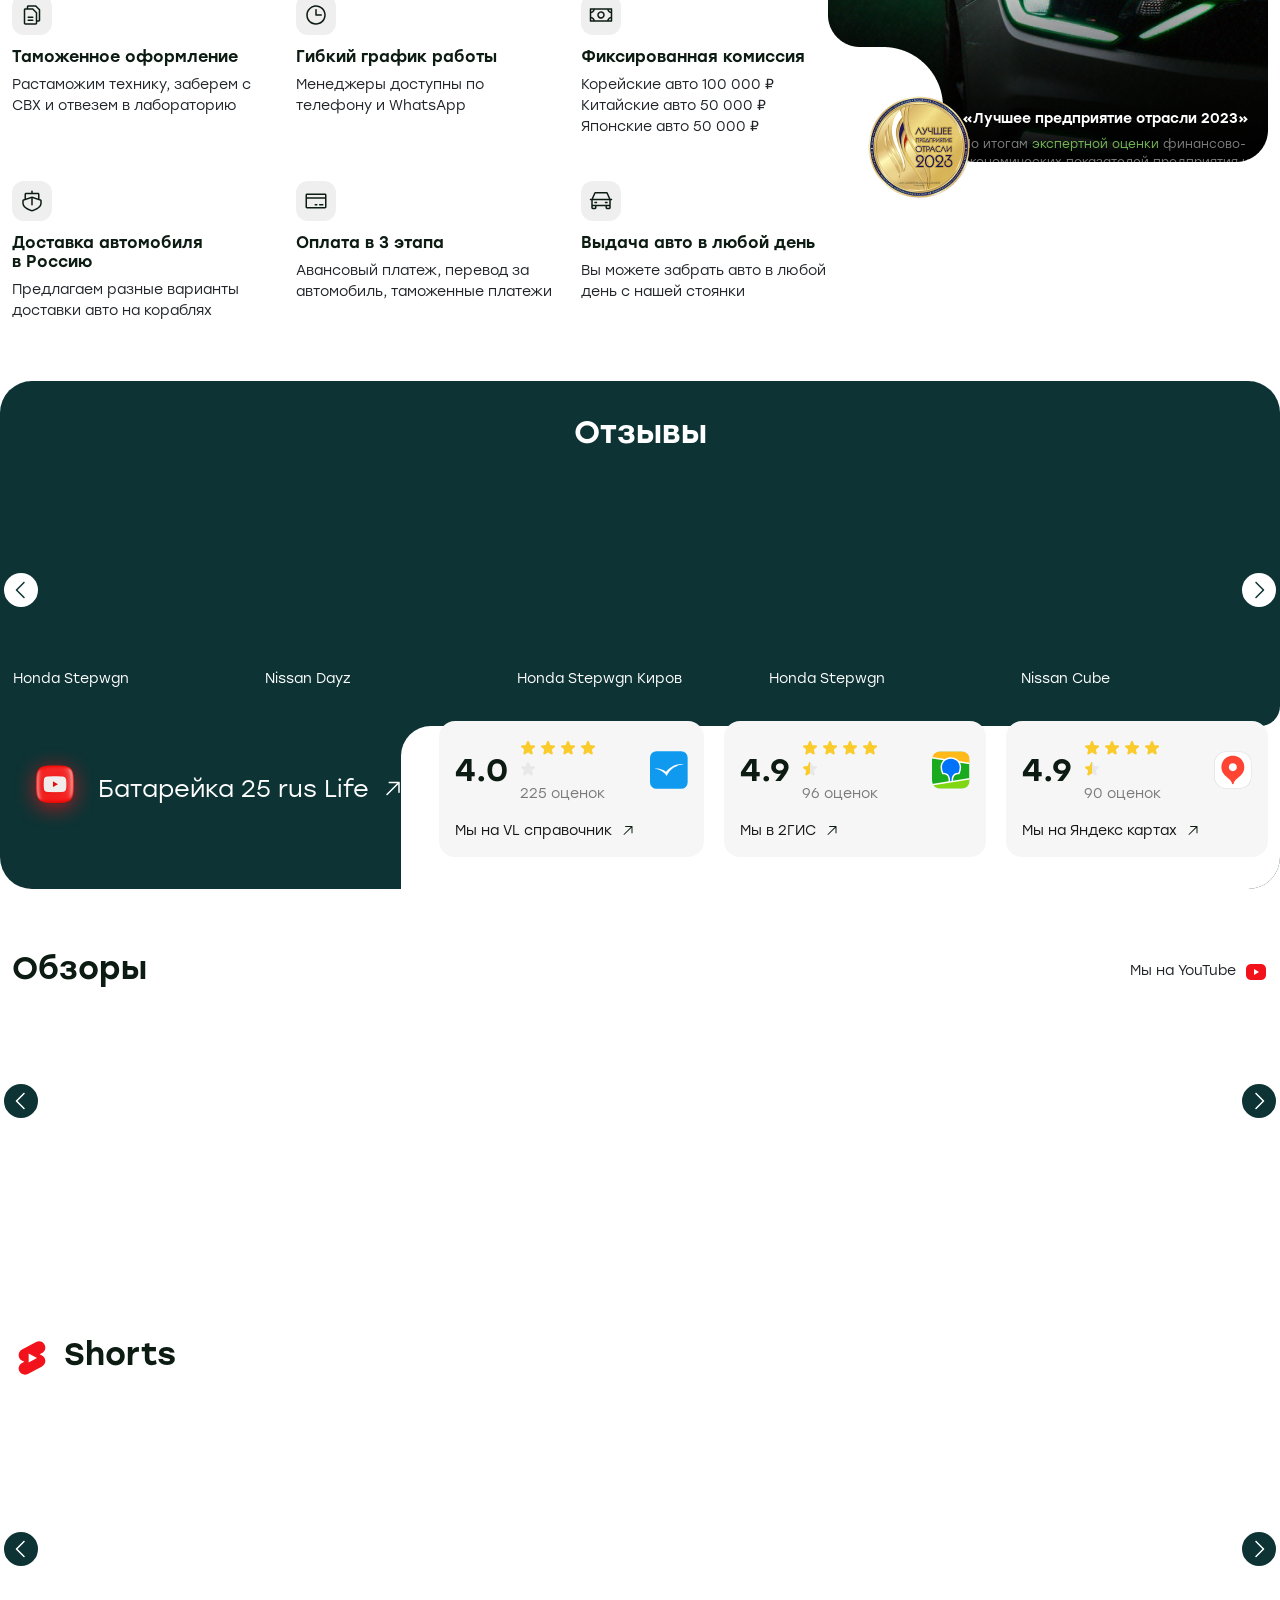
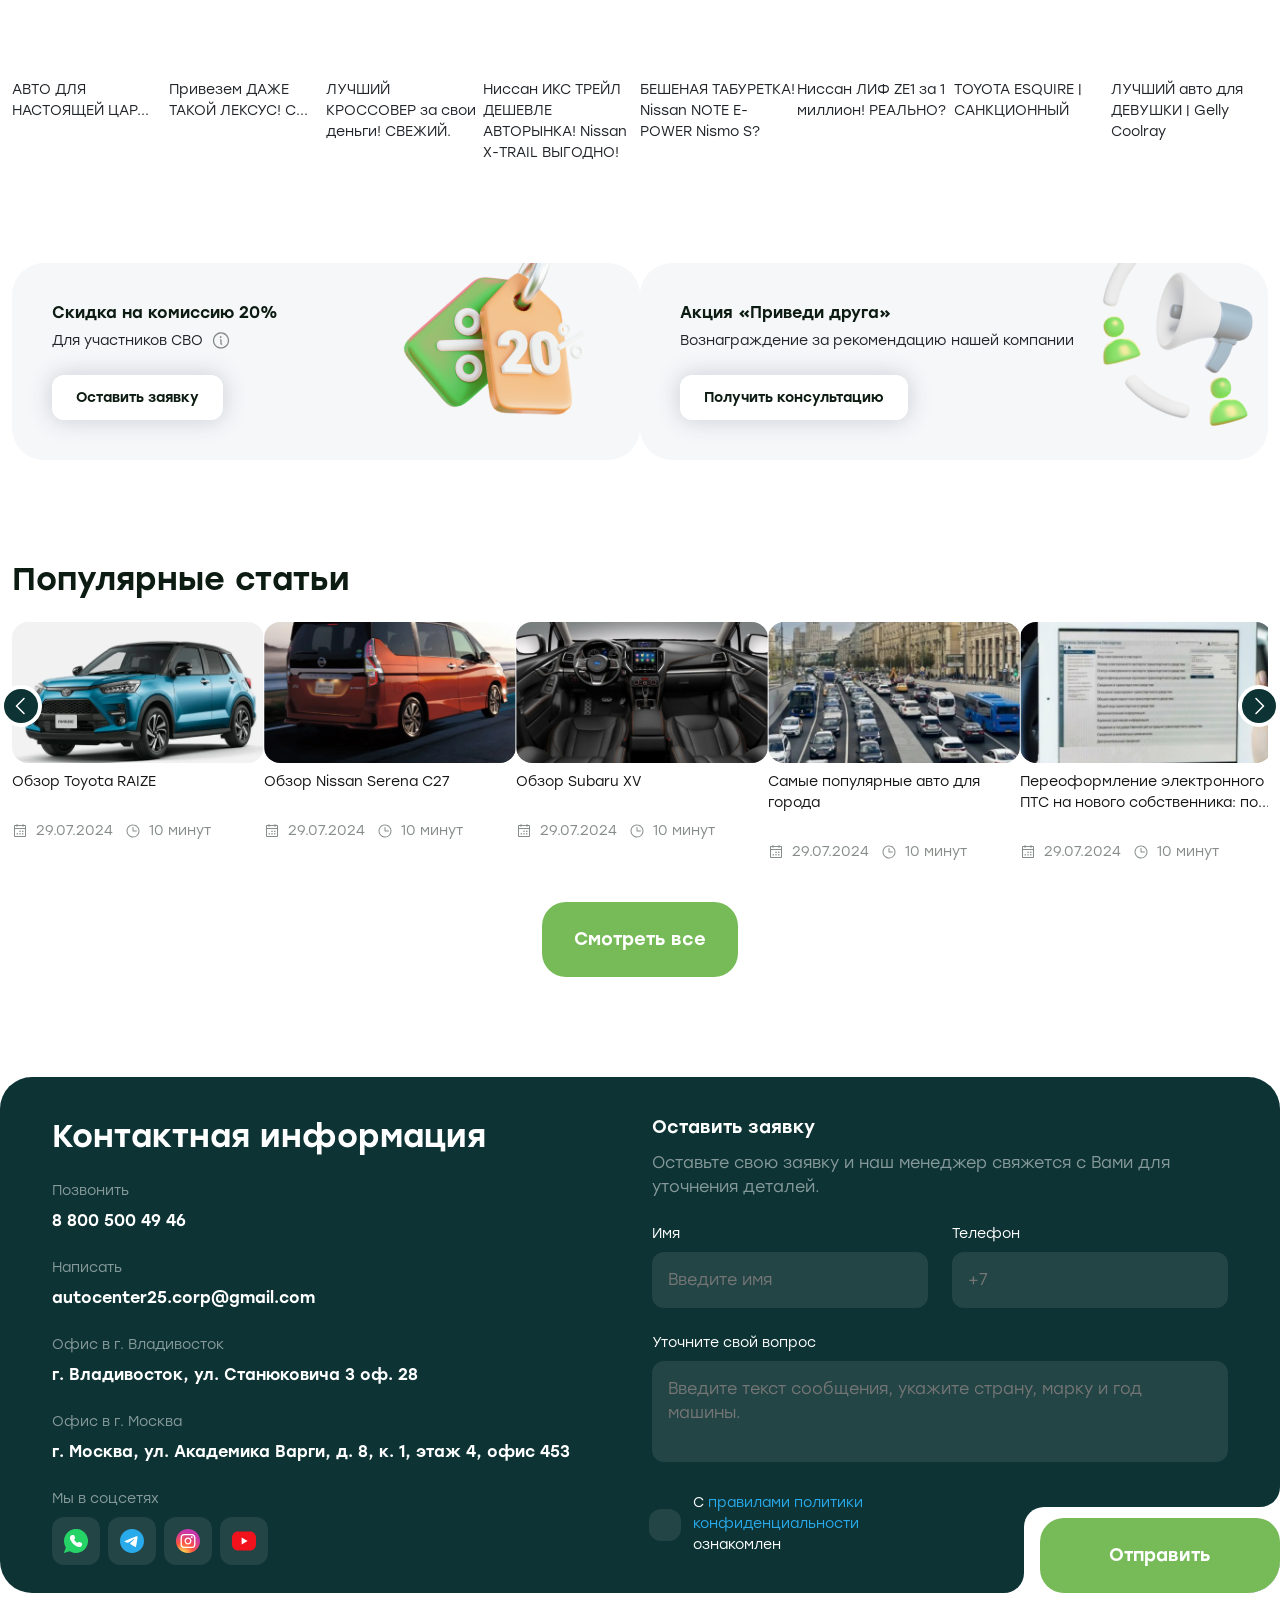
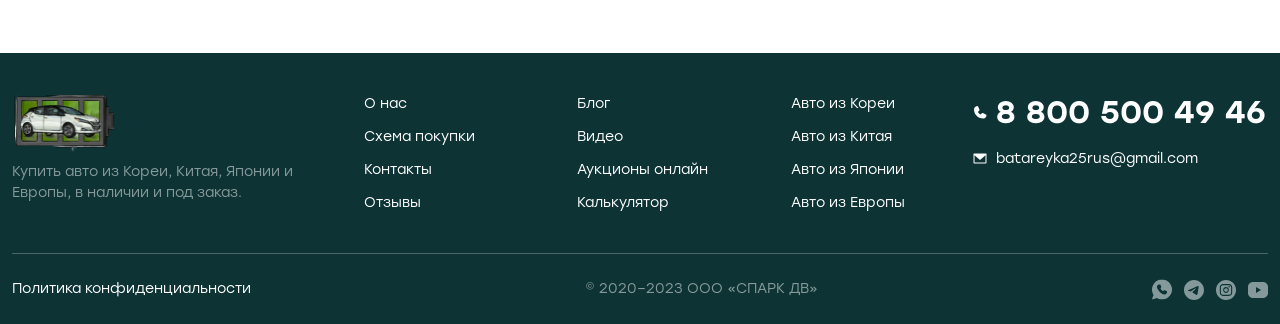
==== commit fdd40fe2: "Добавления с макета | 10.08.2024" ====
--- a/index.html
+++ b/index.html
@@ -36,6 +36,19 @@
         </div>
 
         <div class="col d-flex justify-content-end align-items-center header-icons">
+          <a target="_blank" href="#">
+            <svg width="20" height="20" viewBox="0 0 20 20" fill="currentColor" xmlns="http://www.w3.org/2000/svg">
+              <g clip-path="url(#clip0_126_1303)">
+              <path fill-rule="evenodd" clip-rule="evenodd" d="M1.22119e-06 19.6151C0.00189866 19.7447 0.0861973 19.8863 0.198427 19.9486C0.249823 19.977 0.335864 20.0002 0.389629 20C0.443393 19.9998 1.43754 19.6594 2.59885 19.2436L4.71031 18.4876L4.90582 18.6034C5.70336 19.0757 6.98451 19.5842 7.83841 19.7674C11.2087 20.4905 14.6493 19.4914 17.0673 17.0875C18.6179 15.5459 19.6058 13.5467 19.9459 11.262C20.0258 10.7247 20.0151 9.18617 19.9275 8.62211C19.6759 7.00373 19.1526 5.6444 18.2938 4.37867C16.6729 1.98986 14.1853 0.459351 11.2598 0.0511006C10.7715 -0.0170335 9.24553 -0.0170335 8.75729 0.0511006C6.48549 0.368128 4.50516 1.34155 2.93312 2.91395C1.35944 4.48798 0.401288 6.44351 0.0692111 8.75899C-0.00785 9.29632 0.00570409 10.7991 0.0928451 11.3794C0.18261 11.9771 0.416249 12.9096 0.60239 13.4131C0.748551 13.8084 1.21725 14.7925 1.4524 15.1978L1.58023 15.4181L0.789421 17.4693C0.354479 18.5975 -0.000760027 19.5631 1.22119e-06 19.6151ZM13.3648 14.9061C13.754 14.7718 14.0447 14.5927 14.3286 14.312C14.6222 14.0218 14.8195 13.7029 14.9547 13.2998C15.0507 13.0138 15.0573 12.9516 15.0456 12.434C15.0345 11.9418 15.0239 11.8661 14.9548 11.7896C14.9118 11.7419 14.4543 11.4911 13.9382 11.2322C13.0583 10.7909 12.9827 10.7605 12.7261 10.7437C12.2853 10.7149 11.8144 10.9201 11.3414 11.3471L11.1173 11.5494L10.7876 11.3862C9.81377 10.9042 9.11009 10.209 8.63304 9.25761L8.44956 8.89169L8.7082 8.57126C8.85046 8.39502 9.02883 8.1188 9.10458 7.95743C9.22772 7.69511 9.24245 7.62881 9.24365 7.3316L9.24499 6.99916L8.76861 6.05522C8.46729 5.45815 8.25361 5.08089 8.18713 5.02858C8.09134 4.95322 8.03282 4.94588 7.52742 4.94588C7.13433 4.94588 6.91098 4.96406 6.76045 5.00832C5.93157 5.25198 5.2595 5.95561 5.04158 6.80789C4.84336 7.58307 5.00796 8.3609 5.62827 9.58042C6.42766 11.152 7.38784 12.3554 8.50313 13.1834C9.68338 14.0596 11.0628 14.7749 11.9636 14.9779C12.3501 15.065 13.0007 15.0316 13.3648 14.9061Z"/>
+              </g>
+              <defs>
+              <clipPath id="clip0_126_1303">
+              <rect width="20" height="20" fill="white"/>
+              </clipPath>
+              </defs>
+            </svg>               
+          </a>
+
           <a target="_blank" href="#">
             <svg width="20" height="20" viewBox="0 0 20 20" fill="currentColor" xmlns="http://www.w3.org/2000/svg">
               <g clip-path="url(#clip0_1_40)">
@@ -390,9 +403,35 @@
 
   </section> -->
 
-  <section class="country-catalog">
+  <section class="country-catalog-korea">
     
-    <h2 class="country-title">Популярные авто из Кореи</h2>
+    <div class="d-flex align-items-center">
+      <svg class="me-3" width="47" height="30" viewBox="0 0 47 30" fill="none" xmlns="http://www.w3.org/2000/svg">
+        <rect x="0.5" y="0.5" width="45.3636" height="29" rx="7.5" fill="white"/>
+        <rect x="0.5" y="0.5" width="45.3636" height="29" rx="7.5" stroke="#E7EBEC"/>
+        <mask id="mask0_126_1403" style="mask-type:luminance" maskUnits="userSpaceOnUse" x="5" y="1" width="36" height="28">
+        <path d="M5.22656 1.81824H40.3798V28.1819H5.22656V1.81824Z" fill="white"/>
+        </mask>
+        <g mask="url(#mask0_126_1403)">
+        <path fill-rule="evenodd" clip-rule="evenodd" d="M23.1302 15.0207C23.1302 16.557 22.5199 18.0305 21.4335 19.1168C20.3471 20.2032 18.8737 20.8135 17.3374 20.8135C15.801 20.8135 14.3276 20.2032 13.2413 19.1168C12.1549 18.0305 11.5446 16.557 11.5446 15.0207C11.5446 13.4844 12.1549 12.0109 13.2413 10.9246C14.3276 9.83822 15.801 9.22791 17.3374 9.22791C18.8737 9.22791 20.3471 9.83822 21.4335 10.9246C22.5199 12.0109 23.1302 13.4844 23.1302 15.0207Z" fill="white"/>
+        <path fill-rule="evenodd" clip-rule="evenodd" d="M30.3956 15.3605C30.3956 19.5313 27.0487 22.9194 22.9139 22.9194C18.7791 22.9194 15.4373 19.5313 15.4373 15.3605C15.4373 11.1897 18.7843 7.79639 22.9191 7.79639C27.0538 7.79639 30.3956 11.1897 30.3956 15.3605Z" fill="#C70000"/>
+        <path fill-rule="evenodd" clip-rule="evenodd" d="M7.61578 8.34739L11.9205 3.36816L12.9452 4.24867L8.63531 9.23304L7.61578 8.34739ZM9.02665 9.56774L13.3313 4.58851L14.356 5.46387L10.0462 10.4534L9.02665 9.56774Z" fill="black"/>
+        <path fill-rule="evenodd" clip-rule="evenodd" d="M7.61578 8.34739L11.9205 3.36816L12.9452 4.24867L8.63532 9.23304L7.61578 8.34739Z" fill="black"/>
+        <path fill-rule="evenodd" clip-rule="evenodd" d="M7.61578 8.34739L11.9205 3.36816L12.9452 4.24867L8.63531 9.23304L7.61578 8.34739ZM10.4684 10.819L14.7731 5.82946L15.7978 6.71511L11.4879 11.6995L10.4684 10.819Z" fill="black"/>
+        <path fill-rule="evenodd" clip-rule="evenodd" d="M7.61578 8.34739L11.9205 3.36816L12.9452 4.24867L8.63532 9.23304L7.61578 8.34739Z" fill="black"/>
+        <path fill-rule="evenodd" clip-rule="evenodd" d="M7.61578 8.34741L11.9205 3.36819L12.9452 4.24869L8.63532 9.23307L7.61578 8.34741ZM33.8146 3.36304L38.0884 8.37831L37.0586 9.25366L32.7848 4.23839L33.8146 3.36304ZM30.9466 5.80888L35.2204 10.8242L34.1905 11.6995L29.9167 6.68424L30.9466 5.80888Z" fill="black"/>
+        <path fill-rule="evenodd" clip-rule="evenodd" d="M31.6623 8.69754L35.6992 5.20642L36.4562 6.08178L32.1309 9.96423L31.652 8.69754H31.6623Z" fill="white"/>
+        <path fill-rule="evenodd" clip-rule="evenodd" d="M36.6364 20.9938L32.4965 25.9266L31.4821 25.0822L35.622 20.1493L36.6364 20.9938ZM32.3935 4.57312L36.6673 9.58839L35.6426 10.4637L31.374 5.44333L32.3935 4.57312ZM38.0421 22.1626L33.897 27.0955L32.8775 26.251L37.0226 21.3181L38.0421 22.1626ZM35.2049 19.8043L31.065 24.7372L30.0506 23.8927L34.1905 18.9598L35.2049 19.8043Z" fill="black"/>
+        <path fill-rule="evenodd" clip-rule="evenodd" d="M15.5455 14.0269C15.7823 15.9321 16.1273 18.0536 19.0572 18.2698C20.154 18.3368 22.2909 18.0124 23.022 15.0156C23.9901 12.1424 26.8839 11.3185 28.856 12.8735C29.9837 13.6047 30.2926 14.7633 30.3647 15.6386C30.2772 18.4192 28.6707 20.8393 26.6161 21.9206C24.2475 23.3263 20.9727 23.3572 18.1046 21.2254C16.8122 20.0154 15.0048 17.7755 15.5455 14.0269Z" fill="#3D5897"/>
+        <path fill-rule="evenodd" clip-rule="evenodd" d="M32.6097 20.9216L36.657 24.4025L35.9052 25.2778L31.4203 21.5807L32.6046 20.9216H32.6097Z" fill="white"/>
+        <path fill-rule="evenodd" clip-rule="evenodd" d="M10.0616 20.2317L14.3354 25.2418L13.3056 26.1172L9.0318 21.107L10.0616 20.2317Z" fill="black"/>
+        <path fill-rule="evenodd" clip-rule="evenodd" d="M9.32532 24.3561L13.3725 20.8599L14.1295 21.7352L9.80419 25.6228L9.32532 24.351V24.3561Z" fill="white"/>
+        <path fill-rule="evenodd" clip-rule="evenodd" d="M11.4828 19.0216L15.7566 24.0317L14.7268 24.9071L10.453 19.897L11.4828 19.0216ZM8.61473 21.4675L12.8885 26.4776L11.8587 27.3529L7.5849 22.3428L8.61473 21.4675Z" fill="black"/>
+        </g>
+      </svg>
+        
+      <h2 class="country-title">Популярные авто из Кореи</h2>
+    </div>
 
     <div class="d-flex fileter-catalog-price">
 
@@ -437,225 +476,1129 @@
         </svg>
         
     </button>
-    <div class="slider-products-2">
-
-      <div class="product-card">
-        <div class="product-card-car-rating">
-          <img class="product-card-img" src="./static/img/every-catalog/4503665a-2798-11ef-a698-31ca6a59cdec.png" alt="car">
-          <div class="rating-product">4.7</div>
-        </div>
-
-        <div class="product-card-info">
-          <h2 class="product-card-title">Subaru LEVORG VN5</h2>
-          <p class="m-0 product-card-subtitle">2021 • Гибрит • 10 000 км</p>
-          
-          <div class="d-flex align-items-center justify-content-between">
-            <p class="m-0 product-card-price">2 115 600 ₽</p>
-            <button type="button" class="btn product-card-button" style="padding: 12px 17px; font-size: 14px !important;" data-bs-toggle="modal" data-bs-target="#exampleModal">
-              Оставить заявку
-            </button>
-          </div>
-        </div>
-      </div>
-
-      <div class="product-card">
-        <div class="product-card-car-rating">
-          <img class="product-card-img" src="./static/img/every-catalog/5568fa76-279a-11ef-a698-31ca6a59cdec.png" alt="car">
-          <div class="rating-product">4.7</div>
-        </div>
-
-        <div class="product-card-info">
-          <h2 class="product-card-title">Subaru LEVORG VN5</h2>
-          <p class="m-0 product-card-subtitle">2021 • Гибрит • 10 000 км</p>
-          
-          <div class="d-flex align-items-center justify-content-between">
-            <p class="m-0 product-card-price">2 115 600 ₽</p>
-            <button type="button" class="btn product-card-button" style="padding: 12px 17px; font-size: 14px !important;" data-bs-toggle="modal" data-bs-target="#exampleModal">
-              Оставить заявку
-            </button>
-          </div>
-        </div>
-      </div>
-
-      <div class="product-card">
-        <div class="product-card-car-rating">
-          <img class="product-card-img" src="./static/img/every-catalog/81df958c-279b-11ef-a698-31ca6a59cdec.png" alt="car">
-          <div class="rating-product">4.7</div>
-        </div>
-
-        <div class="product-card-info">
-          <h2 class="product-card-title">Subaru LEVORG VN5</h2>
-          <p class="m-0 product-card-subtitle">2021 • Гибрит • 10 000 км</p>
-          
-          <div class="d-flex align-items-center justify-content-between">
-            <p class="m-0 product-card-price">2 115 600 ₽</p>
-            <button type="button" class="btn product-card-button" style="padding: 12px 17px; font-size: 14px !important;" data-bs-toggle="modal" data-bs-target="#exampleModal">
-              Оставить заявку
-            </button>
-          </div>
-        </div>
-      </div>
-
-      <div class="product-card">
-        <div class="product-card-car-rating">
-          <img class="product-card-img" src="./static/img/every-catalog/ec5f1384-279a-11ef-a698-31ca6a59cdec.png" alt="car">
-          <div class="rating-product">4.7</div>
-        </div>
-
-        <div class="product-card-info">
-          <h2 class="product-card-title">Subaru LEVORG VN5</h2>
-          <p class="m-0 product-card-subtitle">2021 • Гибрит • 10 000 км</p>
-          
-          <div class="d-flex align-items-center justify-content-between">
-            <p class="m-0 product-card-price">2 115 600 ₽</p>
-            <button type="button" class="btn product-card-button" style="padding: 12px 17px; font-size: 14px !important;" data-bs-toggle="modal" data-bs-target="#exampleModal">
-              Оставить заявку
-            </button>
-          </div>
-        </div>
-      </div>
-
-      <div class="product-card">
-        <div class="product-card-car-rating">
-          <img class="product-card-img" src="./static/img/every-catalog/5568fa76-279a-11ef-a698-31ca6a59cdec.png" alt="car">
-          <div class="rating-product">4.7</div>
-        </div>
-
-        <div class="product-card-info">
-          <h2 class="product-card-title">Subaru LEVORG VN5</h2>
-          <p class="m-0 product-card-subtitle">2021 • Гибрит • 10 000 км</p>
-          
-          <div class="d-flex align-items-center justify-content-between">
-            <p class="m-0 product-card-price">2 115 600 ₽</p>
-            <button type="button" class="btn product-card-button" style="padding: 12px 17px; font-size: 14px !important;" data-bs-toggle="modal" data-bs-target="#exampleModal">
-              Оставить заявку
-            </button>
-          </div>
-        </div>
-      </div>
-
-      <div class="product-card">
-        <div class="product-card-car-rating">
-          <img class="product-card-img" src="./static/img/every-catalog/ec5f1384-279a-11ef-a698-31ca6a59cdec.png" alt="car">
-          <div class="rating-product">4.7</div>
-        </div>
-
-        <div class="product-card-info">
-          <h2 class="product-card-title">Subaru LEVORG VN5</h2>
-          <p class="m-0 product-card-subtitle">2021 • Гибрит • 10 000 км</p>
-          
-          <div class="d-flex align-items-center justify-content-between">
-            <p class="m-0 product-card-price">2 115 600 ₽</p>
-            <button type="button" class="btn product-card-button" style="padding: 12px 17px; font-size: 14px !important;" data-bs-toggle="modal" data-bs-target="#exampleModal">
-              Оставить заявку
-            </button>
-          </div>
-        </div>
-      </div>
-
-      <div class="product-card">
-        <div class="product-card-car-rating">
-          <img class="product-card-img" src="./static/img/every-catalog/4503665a-2798-11ef-a698-31ca6a59cdec.png" alt="car">
-          <div class="rating-product">4.7</div>
-        </div>
-
-        <div class="product-card-info">
-          <h2 class="product-card-title">Subaru LEVORG VN5</h2>
-          <p class="m-0 product-card-subtitle">2021 • Гибрит • 10 000 км</p>
-          
-          <div class="d-flex align-items-center justify-content-between">
-            <p class="m-0 product-card-price">2 115 600 ₽</p>
-            <button type="button" class="btn product-card-button" style="padding: 12px 17px; font-size: 14px !important;" data-bs-toggle="modal" data-bs-target="#exampleModal">
-              Оставить заявку
-            </button>
-          </div>
-        </div>
-      </div>
-
-      <div class="product-card">
-        <div class="product-card-car-rating">
-
-          <img class="product-card-img" src="./static/img/every-catalog/5568fa76-279a-11ef-a698-31ca6a59cdec.png" alt="car">
-          <div class="rating-product">4.7</div>
-        </div>
-
-        <div class="product-card-info">
-          <h2 class="product-card-title">Subaru LEVORG VN5</h2>
-          <p class="m-0 product-card-subtitle">2021 • Гибрит • 10 000 км</p>
-          
-          <div class="d-flex align-items-center justify-content-between">
-            <p class="m-0 product-card-price">2 115 600 ₽</p>
-            <button type="button" class="btn product-card-button" style="padding: 12px 17px; font-size: 14px !important;" data-bs-toggle="modal" data-bs-target="#exampleModal">
-              Оставить заявку
-            </button>
-          </div>
-        </div>
-      </div>
-
-      <div class="product-card">
-        <div class="product-card-car-rating">
-
-          <img class="product-card-img" src="./static/img/every-catalog/5568fa76-279a-11ef-a698-31ca6a59cdec.png" alt="car">
-          <div class="rating-product">4.7</div>
-        </div>
-
-        <div class="product-card-info">
-          <h2 class="product-card-title">Subaru LEVORG VN5</h2>
-          <p class="m-0 product-card-subtitle">2021 • Гибрит • 10 000 км</p>
-          
-          <div class="d-flex align-items-center justify-content-between">
-            <p class="m-0 product-card-price">2 115 600 ₽</p>
-            <button type="button" class="btn product-card-button" style="padding: 12px 17px; font-size: 14px !important;" data-bs-toggle="modal" data-bs-target="#exampleModal">
-              Оставить заявку
-            </button>
-          </div>
-        </div>
-      </div>
-
-      <div class="product-card">
-        <div class="product-card-car-rating">
-
-          <img class="product-card-img" src="./static/img/every-catalog/5568fa76-279a-11ef-a698-31ca6a59cdec.png" alt="car">
-          <div class="rating-product">4.7</div>
-        </div>
-
-        <div class="product-card-info">
-          <h2 class="product-card-title">Subaru LEVORG VN5</h2>
-          <p class="m-0 product-card-subtitle">2021 • Гибрит • 10 000 км</p>
-          
-          <div class="d-flex align-items-center justify-content-between">
-            <p class="m-0 product-card-price">2 115 600 ₽</p>
-            <button type="button" class="btn product-card-button" style="padding: 12px 17px; font-size: 14px !important;" data-bs-toggle="modal" data-bs-target="#exampleModal">
-              Оставить заявку
-            </button>
-          </div>
-        </div>
-      </div>
-
-      <div class="product-card">
-        <div class="product-card-car-rating">
-
-          <img class="product-card-img" src="./static/img/every-catalog/5568fa76-279a-11ef-a698-31ca6a59cdec.png" alt="car">
-          <div class="rating-product">4.7</div>
-        </div>
-
-        <div class="product-card-info">
-          <h2 class="product-card-title">Subaru LEVORG VN5</h2>
-          <p class="m-0 product-card-subtitle">2021 • Гибрит • 10 000 км</p>
-          
-          <div class="d-flex align-items-center justify-content-between">
-            <p class="m-0 product-card-price">2 115 600 ₽</p>
-            <button type="button" class="btn product-card-button" style="padding: 12px 17px; font-size: 14px !important;" data-bs-toggle="modal" data-bs-target="#exampleModal">
-              Оставить заявку
-            </button>
-          </div>
-        </div>
-      </div>
-
-      <div class="product-card">
-        <div class="product-card-car-rating">
-
-          <img class="product-card-img" src="./static/img/every-catalog/5568fa76-279a-11ef-a698-31ca6a59cdec.png" alt="car">
+    <div class="slider-products-korea">
+
+      <div class="product-card">
+        <div class="product-card-car-rating">
+          <img class="product-card-img" src="./static/img/every-catalog/Cars-Korea/4503665a-2798-11ef-a698-31ca6a59cdec.png" alt="car">
+          <div class="rating-product">4.7</div>
+        </div>
+
+        <div class="product-card-info">
+          <h2 class="product-card-title">Subaru LEVORG VN5</h2>
+          <p class="m-0 product-card-subtitle">2021 • Гибрит • 10 000 км</p>
+          
+          <div class="d-flex align-items-center justify-content-between">
+            <p class="m-0 product-card-price">2 115 600 ₽</p>
+            <button type="button" class="btn product-card-button" style="padding: 12px 17px; font-size: 14px !important;" data-bs-toggle="modal" data-bs-target="#exampleModal">
+              Оставить заявку
+            </button>
+          </div>
+        </div>
+      </div>
+
+      <div class="product-card">
+        <div class="product-card-car-rating">
+          <img class="product-card-img" src="./static/img/every-catalog/Cars-Korea/5568fa76-279a-11ef-a698-31ca6a59cdec.png" alt="car">
+          <div class="rating-product">4.7</div>
+        </div>
+
+        <div class="product-card-info">
+          <h2 class="product-card-title">Subaru LEVORG VN5</h2>
+          <p class="m-0 product-card-subtitle">2021 • Гибрит • 10 000 км</p>
+          
+          <div class="d-flex align-items-center justify-content-between">
+            <p class="m-0 product-card-price">2 115 600 ₽</p>
+            <button type="button" class="btn product-card-button" style="padding: 12px 17px; font-size: 14px !important;" data-bs-toggle="modal" data-bs-target="#exampleModal">
+              Оставить заявку
+            </button>
+          </div>
+        </div>
+      </div>
+
+      <div class="product-card">
+        <div class="product-card-car-rating">
+          <img class="product-card-img" src="./static/img/every-catalog/Cars-Korea/81df958c-279b-11ef-a698-31ca6a59cdec.png" alt="car">
+          <div class="rating-product">4.7</div>
+        </div>
+
+        <div class="product-card-info">
+          <h2 class="product-card-title">Subaru LEVORG VN5</h2>
+          <p class="m-0 product-card-subtitle">2021 • Гибрит • 10 000 км</p>
+          
+          <div class="d-flex align-items-center justify-content-between">
+            <p class="m-0 product-card-price">2 115 600 ₽</p>
+            <button type="button" class="btn product-card-button" style="padding: 12px 17px; font-size: 14px !important;" data-bs-toggle="modal" data-bs-target="#exampleModal">
+              Оставить заявку
+            </button>
+          </div>
+        </div>
+      </div>
+
+      <div class="product-card">
+        <div class="product-card-car-rating">
+          <img class="product-card-img" src="./static/img/every-catalog/Cars-Korea/ec5f1384-279a-11ef-a698-31ca6a59cdec.png" alt="car">
+          <div class="rating-product">4.7</div>
+        </div>
+
+        <div class="product-card-info">
+          <h2 class="product-card-title">Subaru LEVORG VN5</h2>
+          <p class="m-0 product-card-subtitle">2021 • Гибрит • 10 000 км</p>
+          
+          <div class="d-flex align-items-center justify-content-between">
+            <p class="m-0 product-card-price">2 115 600 ₽</p>
+            <button type="button" class="btn product-card-button" style="padding: 12px 17px; font-size: 14px !important;" data-bs-toggle="modal" data-bs-target="#exampleModal">
+              Оставить заявку
+            </button>
+          </div>
+        </div>
+      </div>
+
+      <div class="product-card">
+        <div class="product-card-car-rating">
+          <img class="product-card-img" src="./static/img/every-catalog/Cars-Korea/5568fa76-279a-11ef-a698-31ca6a59cdec.png" alt="car">
+          <div class="rating-product">4.7</div>
+        </div>
+
+        <div class="product-card-info">
+          <h2 class="product-card-title">Subaru LEVORG VN5</h2>
+          <p class="m-0 product-card-subtitle">2021 • Гибрит • 10 000 км</p>
+          
+          <div class="d-flex align-items-center justify-content-between">
+            <p class="m-0 product-card-price">2 115 600 ₽</p>
+            <button type="button" class="btn product-card-button" style="padding: 12px 17px; font-size: 14px !important;" data-bs-toggle="modal" data-bs-target="#exampleModal">
+              Оставить заявку
+            </button>
+          </div>
+        </div>
+      </div>
+
+      <div class="product-card">
+        <div class="product-card-car-rating">
+          <img class="product-card-img" src="./static/img/every-catalog/Cars-Korea/ec5f1384-279a-11ef-a698-31ca6a59cdec.png" alt="car">
+          <div class="rating-product">4.7</div>
+        </div>
+
+        <div class="product-card-info">
+          <h2 class="product-card-title">Subaru LEVORG VN5</h2>
+          <p class="m-0 product-card-subtitle">2021 • Гибрит • 10 000 км</p>
+          
+          <div class="d-flex align-items-center justify-content-between">
+            <p class="m-0 product-card-price">2 115 600 ₽</p>
+            <button type="button" class="btn product-card-button" style="padding: 12px 17px; font-size: 14px !important;" data-bs-toggle="modal" data-bs-target="#exampleModal">
+              Оставить заявку
+            </button>
+          </div>
+        </div>
+      </div>
+
+      <div class="product-card">
+        <div class="product-card-car-rating">
+          <img class="product-card-img" src="./static/img/every-catalog/Cars-Korea/4503665a-2798-11ef-a698-31ca6a59cdec.png" alt="car">
+          <div class="rating-product">4.7</div>
+        </div>
+
+        <div class="product-card-info">
+          <h2 class="product-card-title">Subaru LEVORG VN5</h2>
+          <p class="m-0 product-card-subtitle">2021 • Гибрит • 10 000 км</p>
+          
+          <div class="d-flex align-items-center justify-content-between">
+            <p class="m-0 product-card-price">2 115 600 ₽</p>
+            <button type="button" class="btn product-card-button" style="padding: 12px 17px; font-size: 14px !important;" data-bs-toggle="modal" data-bs-target="#exampleModal">
+              Оставить заявку
+            </button>
+          </div>
+        </div>
+      </div>
+
+      <div class="product-card">
+        <div class="product-card-car-rating">
+
+          <img class="product-card-img" src="./static/img/every-catalog/Cars-Korea/5568fa76-279a-11ef-a698-31ca6a59cdec.png" alt="car">
+          <div class="rating-product">4.7</div>
+        </div>
+
+        <div class="product-card-info">
+          <h2 class="product-card-title">Subaru LEVORG VN5</h2>
+          <p class="m-0 product-card-subtitle">2021 • Гибрит • 10 000 км</p>
+          
+          <div class="d-flex align-items-center justify-content-between">
+            <p class="m-0 product-card-price">2 115 600 ₽</p>
+            <button type="button" class="btn product-card-button" style="padding: 12px 17px; font-size: 14px !important;" data-bs-toggle="modal" data-bs-target="#exampleModal">
+              Оставить заявку
+            </button>
+          </div>
+        </div>
+      </div>
+
+      <div class="product-card">
+        <div class="product-card-car-rating">
+
+          <img class="product-card-img" src="./static/img/every-catalog/Cars-Korea/5568fa76-279a-11ef-a698-31ca6a59cdec.png" alt="car">
+          <div class="rating-product">4.7</div>
+        </div>
+
+        <div class="product-card-info">
+          <h2 class="product-card-title">Subaru LEVORG VN5</h2>
+          <p class="m-0 product-card-subtitle">2021 • Гибрит • 10 000 км</p>
+          
+          <div class="d-flex align-items-center justify-content-between">
+            <p class="m-0 product-card-price">2 115 600 ₽</p>
+            <button type="button" class="btn product-card-button" style="padding: 12px 17px; font-size: 14px !important;" data-bs-toggle="modal" data-bs-target="#exampleModal">
+              Оставить заявку
+            </button>
+          </div>
+        </div>
+      </div>
+
+      <div class="product-card">
+        <div class="product-card-car-rating">
+
+          <img class="product-card-img" src="./static/img/every-catalog/Cars-Korea/5568fa76-279a-11ef-a698-31ca6a59cdec.png" alt="car">
+          <div class="rating-product">4.7</div>
+        </div>
+
+        <div class="product-card-info">
+          <h2 class="product-card-title">Subaru LEVORG VN5</h2>
+          <p class="m-0 product-card-subtitle">2021 • Гибрит • 10 000 км</p>
+          
+          <div class="d-flex align-items-center justify-content-between">
+            <p class="m-0 product-card-price">2 115 600 ₽</p>
+            <button type="button" class="btn product-card-button" style="padding: 12px 17px; font-size: 14px !important;" data-bs-toggle="modal" data-bs-target="#exampleModal">
+              Оставить заявку
+            </button>
+          </div>
+        </div>
+      </div>
+
+      <div class="product-card">
+        <div class="product-card-car-rating">
+
+          <img class="product-card-img" src="./static/img/every-catalog/Cars-Korea/5568fa76-279a-11ef-a698-31ca6a59cdec.png" alt="car">
+          <div class="rating-product">4.7</div>
+        </div>
+
+        <div class="product-card-info">
+          <h2 class="product-card-title">Subaru LEVORG VN5</h2>
+          <p class="m-0 product-card-subtitle">2021 • Гибрит • 10 000 км</p>
+          
+          <div class="d-flex align-items-center justify-content-between">
+            <p class="m-0 product-card-price">2 115 600 ₽</p>
+            <button type="button" class="btn product-card-button" style="padding: 12px 17px; font-size: 14px !important;" data-bs-toggle="modal" data-bs-target="#exampleModal">
+              Оставить заявку
+            </button>
+          </div>
+        </div>
+      </div>
+
+      <div class="product-card">
+        <div class="product-card-car-rating">
+
+          <img class="product-card-img" src="./static/img/every-catalog/Cars-Korea/5568fa76-279a-11ef-a698-31ca6a59cdec.png" alt="car">
+          <div class="rating-product">4.7</div>
+        </div>
+
+        <div class="product-card-info">
+          <h2 class="product-card-title">Subaru LEVORG VN5</h2>
+          <p class="m-0 product-card-subtitle">2021 • Гибрит • 10 000 км</p>
+          
+          <div class="d-flex align-items-center justify-content-between">
+            <p class="m-0 product-card-price">2 115 600 ₽</p>
+            <button type="button" class="btn product-card-button" style="padding: 12px 17px; font-size: 14px !important;" data-bs-toggle="modal" data-bs-target="#exampleModal">
+              Оставить заявку
+            </button>
+          </div>
+        </div>
+      </div>
+    </div>
+
+    <div class="d-flex justify-content-center">
+      <a href="#" style="margin-top: 40px;" class="btn general-button">
+        Смотреть все
+      </a>
+    </div>
+  </section>
+
+  <section class="country-catalog-china">
+    
+    <div class="d-flex align-items-center">
+      <svg class="me-3" width="47" height="30" viewBox="0 0 47 30" fill="none" xmlns="http://www.w3.org/2000/svg">
+        <g clip-path="url(#clip0_126_1455)">
+        <rect width="46.3636" height="30" rx="8" fill="#9F9F9F"/>
+        <path d="M0 0H46.3636V30H0V0Z" fill="#DE2910"/>
+        <path d="M5.56366 12.8659L8.69317 3.47729L11.8227 12.8659L3.47733 7.12843H13.909L5.56366 12.8659Z" fill="#FFDE00"/>
+        <path d="M19.1374 3.65719L15.9167 4.37091L18.065 1.86752L17.8543 5.23676L16.0671 2.25396L19.1374 3.65719Z" fill="#FFDE00"/>
+        <path d="M22.3878 7.77656L19.1424 7.18531L22.0935 5.71106L20.5926 8.73486L20.102 5.29236L22.3878 7.77656Z" fill="#FFDE00"/>
+        <path d="M21.9141 13.5559L19.192 11.6924L22.4878 11.5499L19.8841 13.6987L20.8402 10.3554L21.9141 13.5559Z" fill="#FFDE00"/>
+        <path d="M17.8202 17.3314L16.0291 14.5611L19.1241 15.7026L15.8926 16.679L18.0658 13.9645L17.8202 17.3314Z" fill="#FFDE00"/>
+        </g>
+        <defs>
+        <clipPath id="clip0_126_1455">
+        <rect width="46.3636" height="30" rx="8" fill="white"/>
+        </clipPath>
+        </defs>
+      </svg>
+        
+      <h2 class="country-title">Популярные авто из Китая</h2>
+    </div>
+
+    <div class="d-flex fileter-catalog-price">
+
+      <button class="filter-catalog-button">
+        500 000 ₽
+      </button>
+
+      <button class="filter-catalog-button">
+        600 000 ₽
+      </button>
+
+      <button class="filter-catalog-button">
+        1 000 000 ₽
+      </button>
+
+      <button class="filter-catalog-button">
+        2 000 000 ₽
+      </button>
+
+      <button class="filter-catalog-button">
+        3 000 000 ₽
+      </button>
+
+      <button class="filter-catalog-button">
+        4 000 000 ₽
+      </button>
+
+      <button class="filter-catalog-button">
+        5 000 000 ₽
+      </button>
+    </div>
+
+    <button class="custom-prev-arrow">
+      <svg width="24" height="24" viewBox="0 0 24 24" fill="none" xmlns="http://www.w3.org/2000/svg">
+        <path d="M6.96945 12.5306L14.4694 20.0306C14.5391 20.1003 14.6219 20.1556 14.7129 20.1933C14.8039 20.231 14.9015 20.2504 15.0001 20.2504C15.0986 20.2504 15.1962 20.231 15.2872 20.1933C15.3783 20.1556 15.461 20.1003 15.5307 20.0306C15.6004 19.9609 15.6557 19.8782 15.6934 19.7872C15.7311 19.6961 15.7505 19.5986 15.7505 19.5C15.7505 19.4015 15.7311 19.3039 15.6934 19.2128C15.6557 19.1218 15.6004 19.0391 15.5307 18.9694L8.56038 12L15.5307 5.03063C15.6714 4.8899 15.7505 4.69903 15.7505 4.50001C15.7505 4.30098 15.6714 4.11011 15.5307 3.96938C15.39 3.82865 15.1991 3.74959 15.0001 3.74959C14.801 3.74959 14.6102 3.82865 14.4694 3.96938L6.96945 11.4694C6.89971 11.539 6.84439 11.6218 6.80665 11.7128C6.76891 11.8038 6.74948 11.9014 6.74948 12C6.74948 12.0986 6.76891 12.1962 6.80665 12.2872C6.84439 12.3783 6.89971 12.461 6.96945 12.5306Z" fill="white"/>
+        </svg>
+        
+    </button>
+    <button class="custom-next-arrow">
+      <svg width="24" height="24" viewBox="0 0 24 24" fill="none" xmlns="http://www.w3.org/2000/svg">
+        <path d="M17.0306 12.5306L9.53055 20.0306C9.46087 20.1003 9.37815 20.1556 9.2871 20.1933C9.19606 20.231 9.09847 20.2504 8.99993 20.2504C8.90138 20.2504 8.8038 20.231 8.71276 20.1933C8.62171 20.1556 8.53899 20.1003 8.4693 20.0306C8.39962 19.9609 8.34435 19.8782 8.30663 19.7872C8.26892 19.6961 8.24951 19.5986 8.24951 19.5C8.24951 19.4015 8.26892 19.3039 8.30663 19.2128C8.34435 19.1218 8.39962 19.0391 8.4693 18.9694L15.4396 12L8.4693 5.03063C8.32857 4.8899 8.24951 4.69903 8.24951 4.50001C8.24951 4.30098 8.32857 4.11011 8.4693 3.96938C8.61003 3.82865 8.80091 3.74959 8.99993 3.74959C9.19895 3.74959 9.38982 3.82865 9.53055 3.96938L17.0306 11.4694C17.1003 11.539 17.1556 11.6218 17.1933 11.7128C17.2311 11.8038 17.2505 11.9014 17.2505 12C17.2505 12.0986 17.2311 12.1962 17.1933 12.2872C17.1556 12.3783 17.1003 12.461 17.0306 12.5306Z" fill="white"/>
+        </svg>
+        
+    </button>
+    <div class="slider-products-china">
+
+      <div class="product-card">
+        <div class="product-card-car-rating">
+          <img class="product-card-img" src="./static/img/every-catalog/Cars-Korea/4503665a-2798-11ef-a698-31ca6a59cdec.png" alt="car">
+          <div class="rating-product">4.7</div>
+        </div>
+
+        <div class="product-card-info">
+          <h2 class="product-card-title">Subaru LEVORG VN5</h2>
+          <p class="m-0 product-card-subtitle">2021 • Гибрит • 10 000 км</p>
+          
+          <div class="d-flex align-items-center justify-content-between">
+            <p class="m-0 product-card-price">2 115 600 ₽</p>
+            <button type="button" class="btn product-card-button" style="padding: 12px 17px; font-size: 14px !important;" data-bs-toggle="modal" data-bs-target="#exampleModal">
+              Оставить заявку
+            </button>
+          </div>
+        </div>
+      </div>
+
+      <div class="product-card">
+        <div class="product-card-car-rating">
+          <img class="product-card-img" src="./static/img/every-catalog/Cars-Korea/5568fa76-279a-11ef-a698-31ca6a59cdec.png" alt="car">
+          <div class="rating-product">4.7</div>
+        </div>
+
+        <div class="product-card-info">
+          <h2 class="product-card-title">Subaru LEVORG VN5</h2>
+          <p class="m-0 product-card-subtitle">2021 • Гибрит • 10 000 км</p>
+          
+          <div class="d-flex align-items-center justify-content-between">
+            <p class="m-0 product-card-price">2 115 600 ₽</p>
+            <button type="button" class="btn product-card-button" style="padding: 12px 17px; font-size: 14px !important;" data-bs-toggle="modal" data-bs-target="#exampleModal">
+              Оставить заявку
+            </button>
+          </div>
+        </div>
+      </div>
+
+      <div class="product-card">
+        <div class="product-card-car-rating">
+          <img class="product-card-img" src="./static/img/every-catalog/Cars-Korea/81df958c-279b-11ef-a698-31ca6a59cdec.png" alt="car">
+          <div class="rating-product">4.7</div>
+        </div>
+
+        <div class="product-card-info">
+          <h2 class="product-card-title">Subaru LEVORG VN5</h2>
+          <p class="m-0 product-card-subtitle">2021 • Гибрит • 10 000 км</p>
+          
+          <div class="d-flex align-items-center justify-content-between">
+            <p class="m-0 product-card-price">2 115 600 ₽</p>
+            <button type="button" class="btn product-card-button" style="padding: 12px 17px; font-size: 14px !important;" data-bs-toggle="modal" data-bs-target="#exampleModal">
+              Оставить заявку
+            </button>
+          </div>
+        </div>
+      </div>
+
+      <div class="product-card">
+        <div class="product-card-car-rating">
+          <img class="product-card-img" src="./static/img/every-catalog/Cars-Korea/ec5f1384-279a-11ef-a698-31ca6a59cdec.png" alt="car">
+          <div class="rating-product">4.7</div>
+        </div>
+
+        <div class="product-card-info">
+          <h2 class="product-card-title">Subaru LEVORG VN5</h2>
+          <p class="m-0 product-card-subtitle">2021 • Гибрит • 10 000 км</p>
+          
+          <div class="d-flex align-items-center justify-content-between">
+            <p class="m-0 product-card-price">2 115 600 ₽</p>
+            <button type="button" class="btn product-card-button" style="padding: 12px 17px; font-size: 14px !important;" data-bs-toggle="modal" data-bs-target="#exampleModal">
+              Оставить заявку
+            </button>
+          </div>
+        </div>
+      </div>
+
+      <div class="product-card">
+        <div class="product-card-car-rating">
+          <img class="product-card-img" src="./static/img/every-catalog/Cars-Korea/5568fa76-279a-11ef-a698-31ca6a59cdec.png" alt="car">
+          <div class="rating-product">4.7</div>
+        </div>
+
+        <div class="product-card-info">
+          <h2 class="product-card-title">Subaru LEVORG VN5</h2>
+          <p class="m-0 product-card-subtitle">2021 • Гибрит • 10 000 км</p>
+          
+          <div class="d-flex align-items-center justify-content-between">
+            <p class="m-0 product-card-price">2 115 600 ₽</p>
+            <button type="button" class="btn product-card-button" style="padding: 12px 17px; font-size: 14px !important;" data-bs-toggle="modal" data-bs-target="#exampleModal">
+              Оставить заявку
+            </button>
+          </div>
+        </div>
+      </div>
+
+      <div class="product-card">
+        <div class="product-card-car-rating">
+          <img class="product-card-img" src="./static/img/every-catalog/Cars-Korea/ec5f1384-279a-11ef-a698-31ca6a59cdec.png" alt="car">
+          <div class="rating-product">4.7</div>
+        </div>
+
+        <div class="product-card-info">
+          <h2 class="product-card-title">Subaru LEVORG VN5</h2>
+          <p class="m-0 product-card-subtitle">2021 • Гибрит • 10 000 км</p>
+          
+          <div class="d-flex align-items-center justify-content-between">
+            <p class="m-0 product-card-price">2 115 600 ₽</p>
+            <button type="button" class="btn product-card-button" style="padding: 12px 17px; font-size: 14px !important;" data-bs-toggle="modal" data-bs-target="#exampleModal">
+              Оставить заявку
+            </button>
+          </div>
+        </div>
+      </div>
+
+      <div class="product-card">
+        <div class="product-card-car-rating">
+          <img class="product-card-img" src="./static/img/every-catalog/Cars-Korea/4503665a-2798-11ef-a698-31ca6a59cdec.png" alt="car">
+          <div class="rating-product">4.7</div>
+        </div>
+
+        <div class="product-card-info">
+          <h2 class="product-card-title">Subaru LEVORG VN5</h2>
+          <p class="m-0 product-card-subtitle">2021 • Гибрит • 10 000 км</p>
+          
+          <div class="d-flex align-items-center justify-content-between">
+            <p class="m-0 product-card-price">2 115 600 ₽</p>
+            <button type="button" class="btn product-card-button" style="padding: 12px 17px; font-size: 14px !important;" data-bs-toggle="modal" data-bs-target="#exampleModal">
+              Оставить заявку
+            </button>
+          </div>
+        </div>
+      </div>
+
+      <div class="product-card">
+        <div class="product-card-car-rating">
+
+          <img class="product-card-img" src="./static/img/every-catalog/Cars-Korea/5568fa76-279a-11ef-a698-31ca6a59cdec.png" alt="car">
+          <div class="rating-product">4.7</div>
+        </div>
+
+        <div class="product-card-info">
+          <h2 class="product-card-title">Subaru LEVORG VN5</h2>
+          <p class="m-0 product-card-subtitle">2021 • Гибрит • 10 000 км</p>
+          
+          <div class="d-flex align-items-center justify-content-between">
+            <p class="m-0 product-card-price">2 115 600 ₽</p>
+            <button type="button" class="btn product-card-button" style="padding: 12px 17px; font-size: 14px !important;" data-bs-toggle="modal" data-bs-target="#exampleModal">
+              Оставить заявку
+            </button>
+          </div>
+        </div>
+      </div>
+
+      <div class="product-card">
+        <div class="product-card-car-rating">
+
+          <img class="product-card-img" src="./static/img/every-catalog/Cars-Korea/5568fa76-279a-11ef-a698-31ca6a59cdec.png" alt="car">
+          <div class="rating-product">4.7</div>
+        </div>
+
+        <div class="product-card-info">
+          <h2 class="product-card-title">Subaru LEVORG VN5</h2>
+          <p class="m-0 product-card-subtitle">2021 • Гибрит • 10 000 км</p>
+          
+          <div class="d-flex align-items-center justify-content-between">
+            <p class="m-0 product-card-price">2 115 600 ₽</p>
+            <button type="button" class="btn product-card-button" style="padding: 12px 17px; font-size: 14px !important;" data-bs-toggle="modal" data-bs-target="#exampleModal">
+              Оставить заявку
+            </button>
+          </div>
+        </div>
+      </div>
+
+      <div class="product-card">
+        <div class="product-card-car-rating">
+
+          <img class="product-card-img" src="./static/img/every-catalog/Cars-Korea/5568fa76-279a-11ef-a698-31ca6a59cdec.png" alt="car">
+          <div class="rating-product">4.7</div>
+        </div>
+
+        <div class="product-card-info">
+          <h2 class="product-card-title">Subaru LEVORG VN5</h2>
+          <p class="m-0 product-card-subtitle">2021 • Гибрит • 10 000 км</p>
+          
+          <div class="d-flex align-items-center justify-content-between">
+            <p class="m-0 product-card-price">2 115 600 ₽</p>
+            <button type="button" class="btn product-card-button" style="padding: 12px 17px; font-size: 14px !important;" data-bs-toggle="modal" data-bs-target="#exampleModal">
+              Оставить заявку
+            </button>
+          </div>
+        </div>
+      </div>
+
+      <div class="product-card">
+        <div class="product-card-car-rating">
+
+          <img class="product-card-img" src="./static/img/every-catalog/Cars-Korea/5568fa76-279a-11ef-a698-31ca6a59cdec.png" alt="car">
+          <div class="rating-product">4.7</div>
+        </div>
+
+        <div class="product-card-info">
+          <h2 class="product-card-title">Subaru LEVORG VN5</h2>
+          <p class="m-0 product-card-subtitle">2021 • Гибрит • 10 000 км</p>
+          
+          <div class="d-flex align-items-center justify-content-between">
+            <p class="m-0 product-card-price">2 115 600 ₽</p>
+            <button type="button" class="btn product-card-button" style="padding: 12px 17px; font-size: 14px !important;" data-bs-toggle="modal" data-bs-target="#exampleModal">
+              Оставить заявку
+            </button>
+          </div>
+        </div>
+      </div>
+
+      <div class="product-card">
+        <div class="product-card-car-rating">
+
+          <img class="product-card-img" src="./static/img/every-catalog/Cars-Korea/5568fa76-279a-11ef-a698-31ca6a59cdec.png" alt="car">
+          <div class="rating-product">4.7</div>
+        </div>
+
+        <div class="product-card-info">
+          <h2 class="product-card-title">Subaru LEVORG VN5</h2>
+          <p class="m-0 product-card-subtitle">2021 • Гибрит • 10 000 км</p>
+          
+          <div class="d-flex align-items-center justify-content-between">
+            <p class="m-0 product-card-price">2 115 600 ₽</p>
+            <button type="button" class="btn product-card-button" style="padding: 12px 17px; font-size: 14px !important;" data-bs-toggle="modal" data-bs-target="#exampleModal">
+              Оставить заявку
+            </button>
+          </div>
+        </div>
+      </div>
+    </div>
+
+    <div class="d-flex justify-content-center">
+      <a href="#" style="margin-top: 40px;" class="btn general-button">
+        Смотреть все
+      </a>
+    </div>
+  </section>
+
+  <section class="country-catalog-japan">
+    
+    <div class="d-flex align-items-center">
+      <svg class="me-3" width="47" height="30" viewBox="0 0 47 30" fill="none" xmlns="http://www.w3.org/2000/svg">
+        <rect x="0.5" y="0.5" width="45.3636" height="29" rx="7.5" fill="white"/>
+        <rect x="0.5" y="0.5" width="45.3636" height="29" rx="7.5" stroke="#E7EBEC"/>
+        <path d="M23.1818 23.6364C27.9515 23.6364 31.8182 19.7697 31.8182 15C31.8182 10.2303 27.9515 6.36365 23.1818 6.36365C18.4121 6.36365 14.5454 10.2303 14.5454 15C14.5454 19.7697 18.4121 23.6364 23.1818 23.6364Z" fill="#D30000"/>
+      </svg>
+        
+      <h2 class="country-title">Популярные авто из Японии</h2>
+    </div>
+
+    <div class="d-flex fileter-catalog-price">
+
+      <button class="filter-catalog-button">
+        500 000 ₽
+      </button>
+
+      <button class="filter-catalog-button">
+        600 000 ₽
+      </button>
+
+      <button class="filter-catalog-button">
+        1 000 000 ₽
+      </button>
+
+      <button class="filter-catalog-button">
+        2 000 000 ₽
+      </button>
+
+      <button class="filter-catalog-button">
+        3 000 000 ₽
+      </button>
+
+      <button class="filter-catalog-button">
+        4 000 000 ₽
+      </button>
+
+      <button class="filter-catalog-button">
+        5 000 000 ₽
+      </button>
+    </div>
+
+    <button class="custom-prev-arrow">
+      <svg width="24" height="24" viewBox="0 0 24 24" fill="none" xmlns="http://www.w3.org/2000/svg">
+        <path d="M6.96945 12.5306L14.4694 20.0306C14.5391 20.1003 14.6219 20.1556 14.7129 20.1933C14.8039 20.231 14.9015 20.2504 15.0001 20.2504C15.0986 20.2504 15.1962 20.231 15.2872 20.1933C15.3783 20.1556 15.461 20.1003 15.5307 20.0306C15.6004 19.9609 15.6557 19.8782 15.6934 19.7872C15.7311 19.6961 15.7505 19.5986 15.7505 19.5C15.7505 19.4015 15.7311 19.3039 15.6934 19.2128C15.6557 19.1218 15.6004 19.0391 15.5307 18.9694L8.56038 12L15.5307 5.03063C15.6714 4.8899 15.7505 4.69903 15.7505 4.50001C15.7505 4.30098 15.6714 4.11011 15.5307 3.96938C15.39 3.82865 15.1991 3.74959 15.0001 3.74959C14.801 3.74959 14.6102 3.82865 14.4694 3.96938L6.96945 11.4694C6.89971 11.539 6.84439 11.6218 6.80665 11.7128C6.76891 11.8038 6.74948 11.9014 6.74948 12C6.74948 12.0986 6.76891 12.1962 6.80665 12.2872C6.84439 12.3783 6.89971 12.461 6.96945 12.5306Z" fill="white"/>
+        </svg>
+        
+    </button>
+    <button class="custom-next-arrow">
+      <svg width="24" height="24" viewBox="0 0 24 24" fill="none" xmlns="http://www.w3.org/2000/svg">
+        <path d="M17.0306 12.5306L9.53055 20.0306C9.46087 20.1003 9.37815 20.1556 9.2871 20.1933C9.19606 20.231 9.09847 20.2504 8.99993 20.2504C8.90138 20.2504 8.8038 20.231 8.71276 20.1933C8.62171 20.1556 8.53899 20.1003 8.4693 20.0306C8.39962 19.9609 8.34435 19.8782 8.30663 19.7872C8.26892 19.6961 8.24951 19.5986 8.24951 19.5C8.24951 19.4015 8.26892 19.3039 8.30663 19.2128C8.34435 19.1218 8.39962 19.0391 8.4693 18.9694L15.4396 12L8.4693 5.03063C8.32857 4.8899 8.24951 4.69903 8.24951 4.50001C8.24951 4.30098 8.32857 4.11011 8.4693 3.96938C8.61003 3.82865 8.80091 3.74959 8.99993 3.74959C9.19895 3.74959 9.38982 3.82865 9.53055 3.96938L17.0306 11.4694C17.1003 11.539 17.1556 11.6218 17.1933 11.7128C17.2311 11.8038 17.2505 11.9014 17.2505 12C17.2505 12.0986 17.2311 12.1962 17.1933 12.2872C17.1556 12.3783 17.1003 12.461 17.0306 12.5306Z" fill="white"/>
+        </svg>
+        
+    </button>
+    <div class="slider-products-japan">
+
+      <div class="product-card">
+        <div class="product-card-car-rating">
+          <img class="product-card-img" src="./static/img/every-catalog/Cars-Korea/4503665a-2798-11ef-a698-31ca6a59cdec.png" alt="car">
+          <div class="rating-product">4.7</div>
+        </div>
+
+        <div class="product-card-info">
+          <h2 class="product-card-title">Subaru LEVORG VN5</h2>
+          <p class="m-0 product-card-subtitle">2021 • Гибрит • 10 000 км</p>
+          
+          <div class="d-flex align-items-center justify-content-between">
+            <p class="m-0 product-card-price">2 115 600 ₽</p>
+            <button type="button" class="btn product-card-button" style="padding: 12px 17px; font-size: 14px !important;" data-bs-toggle="modal" data-bs-target="#exampleModal">
+              Оставить заявку
+            </button>
+          </div>
+        </div>
+      </div>
+
+      <div class="product-card">
+        <div class="product-card-car-rating">
+          <img class="product-card-img" src="./static/img/every-catalog/Cars-Korea/5568fa76-279a-11ef-a698-31ca6a59cdec.png" alt="car">
+          <div class="rating-product">4.7</div>
+        </div>
+
+        <div class="product-card-info">
+          <h2 class="product-card-title">Subaru LEVORG VN5</h2>
+          <p class="m-0 product-card-subtitle">2021 • Гибрит • 10 000 км</p>
+          
+          <div class="d-flex align-items-center justify-content-between">
+            <p class="m-0 product-card-price">2 115 600 ₽</p>
+            <button type="button" class="btn product-card-button" style="padding: 12px 17px; font-size: 14px !important;" data-bs-toggle="modal" data-bs-target="#exampleModal">
+              Оставить заявку
+            </button>
+          </div>
+        </div>
+      </div>
+
+      <div class="product-card">
+        <div class="product-card-car-rating">
+          <img class="product-card-img" src="./static/img/every-catalog/Cars-Korea/81df958c-279b-11ef-a698-31ca6a59cdec.png" alt="car">
+          <div class="rating-product">4.7</div>
+        </div>
+
+        <div class="product-card-info">
+          <h2 class="product-card-title">Subaru LEVORG VN5</h2>
+          <p class="m-0 product-card-subtitle">2021 • Гибрит • 10 000 км</p>
+          
+          <div class="d-flex align-items-center justify-content-between">
+            <p class="m-0 product-card-price">2 115 600 ₽</p>
+            <button type="button" class="btn product-card-button" style="padding: 12px 17px; font-size: 14px !important;" data-bs-toggle="modal" data-bs-target="#exampleModal">
+              Оставить заявку
+            </button>
+          </div>
+        </div>
+      </div>
+
+      <div class="product-card">
+        <div class="product-card-car-rating">
+          <img class="product-card-img" src="./static/img/every-catalog/Cars-Korea/ec5f1384-279a-11ef-a698-31ca6a59cdec.png" alt="car">
+          <div class="rating-product">4.7</div>
+        </div>
+
+        <div class="product-card-info">
+          <h2 class="product-card-title">Subaru LEVORG VN5</h2>
+          <p class="m-0 product-card-subtitle">2021 • Гибрит • 10 000 км</p>
+          
+          <div class="d-flex align-items-center justify-content-between">
+            <p class="m-0 product-card-price">2 115 600 ₽</p>
+            <button type="button" class="btn product-card-button" style="padding: 12px 17px; font-size: 14px !important;" data-bs-toggle="modal" data-bs-target="#exampleModal">
+              Оставить заявку
+            </button>
+          </div>
+        </div>
+      </div>
+
+      <div class="product-card">
+        <div class="product-card-car-rating">
+          <img class="product-card-img" src="./static/img/every-catalog/Cars-Korea/5568fa76-279a-11ef-a698-31ca6a59cdec.png" alt="car">
+          <div class="rating-product">4.7</div>
+        </div>
+
+        <div class="product-card-info">
+          <h2 class="product-card-title">Subaru LEVORG VN5</h2>
+          <p class="m-0 product-card-subtitle">2021 • Гибрит • 10 000 км</p>
+          
+          <div class="d-flex align-items-center justify-content-between">
+            <p class="m-0 product-card-price">2 115 600 ₽</p>
+            <button type="button" class="btn product-card-button" style="padding: 12px 17px; font-size: 14px !important;" data-bs-toggle="modal" data-bs-target="#exampleModal">
+              Оставить заявку
+            </button>
+          </div>
+        </div>
+      </div>
+
+      <div class="product-card">
+        <div class="product-card-car-rating">
+          <img class="product-card-img" src="./static/img/every-catalog/Cars-Korea/ec5f1384-279a-11ef-a698-31ca6a59cdec.png" alt="car">
+          <div class="rating-product">4.7</div>
+        </div>
+
+        <div class="product-card-info">
+          <h2 class="product-card-title">Subaru LEVORG VN5</h2>
+          <p class="m-0 product-card-subtitle">2021 • Гибрит • 10 000 км</p>
+          
+          <div class="d-flex align-items-center justify-content-between">
+            <p class="m-0 product-card-price">2 115 600 ₽</p>
+            <button type="button" class="btn product-card-button" style="padding: 12px 17px; font-size: 14px !important;" data-bs-toggle="modal" data-bs-target="#exampleModal">
+              Оставить заявку
+            </button>
+          </div>
+        </div>
+      </div>
+
+      <div class="product-card">
+        <div class="product-card-car-rating">
+          <img class="product-card-img" src="./static/img/every-catalog/Cars-Korea/4503665a-2798-11ef-a698-31ca6a59cdec.png" alt="car">
+          <div class="rating-product">4.7</div>
+        </div>
+
+        <div class="product-card-info">
+          <h2 class="product-card-title">Subaru LEVORG VN5</h2>
+          <p class="m-0 product-card-subtitle">2021 • Гибрит • 10 000 км</p>
+          
+          <div class="d-flex align-items-center justify-content-between">
+            <p class="m-0 product-card-price">2 115 600 ₽</p>
+            <button type="button" class="btn product-card-button" style="padding: 12px 17px; font-size: 14px !important;" data-bs-toggle="modal" data-bs-target="#exampleModal">
+              Оставить заявку
+            </button>
+          </div>
+        </div>
+      </div>
+
+      <div class="product-card">
+        <div class="product-card-car-rating">
+
+          <img class="product-card-img" src="./static/img/every-catalog/Cars-Korea/5568fa76-279a-11ef-a698-31ca6a59cdec.png" alt="car">
+          <div class="rating-product">4.7</div>
+        </div>
+
+        <div class="product-card-info">
+          <h2 class="product-card-title">Subaru LEVORG VN5</h2>
+          <p class="m-0 product-card-subtitle">2021 • Гибрит • 10 000 км</p>
+          
+          <div class="d-flex align-items-center justify-content-between">
+            <p class="m-0 product-card-price">2 115 600 ₽</p>
+            <button type="button" class="btn product-card-button" style="padding: 12px 17px; font-size: 14px !important;" data-bs-toggle="modal" data-bs-target="#exampleModal">
+              Оставить заявку
+            </button>
+          </div>
+        </div>
+      </div>
+
+      <div class="product-card">
+        <div class="product-card-car-rating">
+
+          <img class="product-card-img" src="./static/img/every-catalog/Cars-Korea/5568fa76-279a-11ef-a698-31ca6a59cdec.png" alt="car">
+          <div class="rating-product">4.7</div>
+        </div>
+
+        <div class="product-card-info">
+          <h2 class="product-card-title">Subaru LEVORG VN5</h2>
+          <p class="m-0 product-card-subtitle">2021 • Гибрит • 10 000 км</p>
+          
+          <div class="d-flex align-items-center justify-content-between">
+            <p class="m-0 product-card-price">2 115 600 ₽</p>
+            <button type="button" class="btn product-card-button" style="padding: 12px 17px; font-size: 14px !important;" data-bs-toggle="modal" data-bs-target="#exampleModal">
+              Оставить заявку
+            </button>
+          </div>
+        </div>
+      </div>
+
+      <div class="product-card">
+        <div class="product-card-car-rating">
+
+          <img class="product-card-img" src="./static/img/every-catalog/Cars-Korea/5568fa76-279a-11ef-a698-31ca6a59cdec.png" alt="car">
+          <div class="rating-product">4.7</div>
+        </div>
+
+        <div class="product-card-info">
+          <h2 class="product-card-title">Subaru LEVORG VN5</h2>
+          <p class="m-0 product-card-subtitle">2021 • Гибрит • 10 000 км</p>
+          
+          <div class="d-flex align-items-center justify-content-between">
+            <p class="m-0 product-card-price">2 115 600 ₽</p>
+            <button type="button" class="btn product-card-button" style="padding: 12px 17px; font-size: 14px !important;" data-bs-toggle="modal" data-bs-target="#exampleModal">
+              Оставить заявку
+            </button>
+          </div>
+        </div>
+      </div>
+
+      <div class="product-card">
+        <div class="product-card-car-rating">
+
+          <img class="product-card-img" src="./static/img/every-catalog/Cars-Korea/5568fa76-279a-11ef-a698-31ca6a59cdec.png" alt="car">
+          <div class="rating-product">4.7</div>
+        </div>
+
+        <div class="product-card-info">
+          <h2 class="product-card-title">Subaru LEVORG VN5</h2>
+          <p class="m-0 product-card-subtitle">2021 • Гибрит • 10 000 км</p>
+          
+          <div class="d-flex align-items-center justify-content-between">
+            <p class="m-0 product-card-price">2 115 600 ₽</p>
+            <button type="button" class="btn product-card-button" style="padding: 12px 17px; font-size: 14px !important;" data-bs-toggle="modal" data-bs-target="#exampleModal">
+              Оставить заявку
+            </button>
+          </div>
+        </div>
+      </div>
+
+      <div class="product-card">
+        <div class="product-card-car-rating">
+
+          <img class="product-card-img" src="./static/img/every-catalog/Cars-Korea/5568fa76-279a-11ef-a698-31ca6a59cdec.png" alt="car">
+          <div class="rating-product">4.7</div>
+        </div>
+
+        <div class="product-card-info">
+          <h2 class="product-card-title">Subaru LEVORG VN5</h2>
+          <p class="m-0 product-card-subtitle">2021 • Гибрит • 10 000 км</p>
+          
+          <div class="d-flex align-items-center justify-content-between">
+            <p class="m-0 product-card-price">2 115 600 ₽</p>
+            <button type="button" class="btn product-card-button" style="padding: 12px 17px; font-size: 14px !important;" data-bs-toggle="modal" data-bs-target="#exampleModal">
+              Оставить заявку
+            </button>
+          </div>
+        </div>
+      </div>
+    </div>
+
+    <div class="d-flex justify-content-center">
+      <a href="#" style="margin-top: 40px;" class="btn general-button">
+        Смотреть все
+      </a>
+    </div>
+  </section>
+
+  <section class="country-catalog-europe">
+    
+    <div class="d-flex align-items-center">
+      <svg class="me-3" width="47" height="30" viewBox="0 0 47 30" fill="none" xmlns="http://www.w3.org/2000/svg">
+        <rect width="46.3636" height="30" rx="8" fill="#004CBA"/>
+        <path d="M14.5965 13.7205L14.897 14.4934L15.713 14.5344C15.7479 14.5357 15.7816 14.5476 15.8095 14.5687C15.8374 14.5898 15.8582 14.619 15.8691 14.6524C15.8801 14.6857 15.8805 14.7217 15.8705 14.7553C15.8605 14.789 15.8405 14.8187 15.8132 14.8406L15.1789 15.367L15.3866 16.1585C15.3947 16.1917 15.3927 16.2265 15.3811 16.2586C15.3694 16.2906 15.3485 16.3184 15.321 16.3385C15.2935 16.3585 15.2607 16.3699 15.2268 16.3711C15.1929 16.3722 15.1594 16.3632 15.1306 16.3452L14.437 15.9084L13.7471 16.3452C13.7183 16.3632 13.6848 16.3722 13.6509 16.3711C13.617 16.3699 13.5842 16.3585 13.5567 16.3385C13.5292 16.3184 13.5083 16.2906 13.4966 16.2586C13.485 16.2265 13.483 16.1917 13.4911 16.1585L13.6988 15.367L13.0645 14.8369C13.0372 14.815 13.0172 14.7853 13.0072 14.7516C12.9972 14.7179 12.9976 14.682 13.0086 14.6486C13.0195 14.6153 13.0403 14.5861 13.0682 14.565C13.0961 14.5439 13.1298 14.5319 13.1647 14.5307L13.9807 14.4896L14.2775 13.7168C14.2902 13.6844 14.3123 13.6566 14.341 13.6372C14.3698 13.6177 14.4037 13.6075 14.4383 13.6079C14.4729 13.6083 14.5066 13.6193 14.5348 13.6394C14.5631 13.6595 14.5846 13.6878 14.5965 13.7205ZM15.7464 18.1597L16.0431 18.9362L16.8592 18.9773C16.8932 18.9794 16.9258 18.9916 16.9528 19.0125C16.9799 19.0334 17.0001 19.0619 17.0109 19.0944C17.0216 19.127 17.0225 19.162 17.0133 19.195C17.0041 19.228 16.9853 19.2575 16.9593 19.2797L16.325 19.8136L16.5328 20.6014C16.5419 20.6348 16.5407 20.6702 16.5294 20.703C16.5182 20.7357 16.4973 20.7643 16.4696 20.7849C16.4419 20.8055 16.4087 20.8171 16.3743 20.8184C16.3399 20.8196 16.3059 20.8103 16.2768 20.7918L15.5869 20.355L14.897 20.7918C14.8676 20.8096 14.8336 20.8183 14.7994 20.8168C14.7651 20.8152 14.7321 20.8036 14.7044 20.7833C14.6767 20.763 14.6555 20.7349 14.6436 20.7025C14.6317 20.6701 14.6295 20.635 14.6373 20.6014L14.845 19.8136L14.2107 19.2797C14.1847 19.2575 14.166 19.228 14.1568 19.195C14.1476 19.162 14.1484 19.127 14.1592 19.0944C14.17 19.0619 14.1902 19.0334 14.2172 19.0125C14.2443 18.9916 14.2769 18.9794 14.3109 18.9773L15.1269 18.9362L15.4274 18.1597C15.4397 18.1271 15.4615 18.0991 15.49 18.0793C15.5185 18.0595 15.5523 18.0489 15.5869 18.0489C15.6215 18.0489 15.6553 18.0595 15.6838 18.0793C15.7123 18.0991 15.7341 18.1271 15.7464 18.1597ZM15.4274 9.31501L15.1269 10.0878L14.3109 10.1289C14.276 10.1301 14.2423 10.1421 14.2144 10.1632C14.1865 10.1843 14.1657 10.2135 14.1547 10.2468C14.1438 10.2802 14.1433 10.3161 14.1534 10.3498C14.1634 10.3835 14.1834 10.4132 14.2107 10.4351L14.845 10.9652L14.6373 11.753C14.6295 11.7866 14.6317 11.8218 14.6436 11.8541C14.6555 11.8865 14.6767 11.9146 14.7044 11.9349C14.7321 11.9552 14.7651 11.9669 14.7994 11.9684C14.8336 11.9699 14.8676 11.9612 14.897 11.9434L15.5869 11.5066L16.2768 11.9434C16.3059 11.9619 16.3399 11.9712 16.3743 11.97C16.4087 11.9687 16.4419 11.9571 16.4696 11.9365C16.4973 11.9159 16.5182 11.8873 16.5294 11.8546C16.5407 11.8218 16.5419 11.7864 16.5328 11.753L16.325 10.9652L16.9593 10.4351C16.9867 10.4132 17.0067 10.3835 17.0167 10.3498C17.0267 10.3161 17.0262 10.2802 17.0153 10.2468C17.0044 10.2135 16.9836 10.1843 16.9557 10.1632C16.9277 10.1421 16.8941 10.1301 16.8592 10.1289L16.0431 10.0878L15.7464 9.31501C15.7341 9.28245 15.7123 9.25442 15.6838 9.23464C15.6553 9.21486 15.6215 9.20427 15.5869 9.20427C15.5523 9.20427 15.5185 9.21486 15.49 9.23464C15.4615 9.25442 15.4397 9.28245 15.4274 9.31501ZM23.1651 5.09616L23.4618 5.87272L24.2779 5.91379C24.3122 5.91515 24.3453 5.9269 24.3729 5.94751C24.4004 5.96812 24.4212 5.99662 24.4324 6.02929C24.4436 6.06196 24.4448 6.09728 24.4358 6.13063C24.4267 6.16398 24.4079 6.1938 24.3817 6.2162L23.7474 6.74636L23.9514 7.53786C23.9605 7.57129 23.9594 7.6067 23.9481 7.63945C23.9368 7.67219 23.916 7.70074 23.8883 7.72134C23.8606 7.74194 23.8274 7.75363 23.793 7.75486C23.7586 7.7561 23.7246 7.74683 23.6955 7.72827L23.0056 7.28772L22.3156 7.72827C22.286 7.7424 22.253 7.74766 22.2206 7.74342C22.1881 7.73918 22.1575 7.72562 22.1325 7.70436C22.1074 7.6831 22.089 7.65505 22.0794 7.62354C22.0698 7.59203 22.0694 7.5584 22.0782 7.52666L22.2822 6.73516L21.6479 6.205C21.6218 6.1826 21.603 6.15278 21.5939 6.11943C21.5849 6.08608 21.586 6.05076 21.5972 6.01809C21.6085 5.98542 21.6292 5.95691 21.6568 5.93631C21.6844 5.9157 21.7175 5.90395 21.7518 5.90259L22.5679 5.86152L22.8646 5.08496C22.8802 5.05816 22.9027 5.03613 22.9297 5.02119C22.9568 5.00625 22.9873 4.99897 23.0182 5.00012C23.049 5.00127 23.0789 5.0108 23.1048 5.02772C23.1307 5.04463 23.1515 5.06828 23.1651 5.09616ZM23.1651 22.3449L23.4618 23.1178L24.2779 23.1588C24.3122 23.1602 24.3453 23.1719 24.3729 23.1925C24.4004 23.2131 24.4212 23.2416 24.4324 23.2743C24.4436 23.307 24.4448 23.3423 24.4358 23.3757C24.4267 23.409 24.4079 23.4388 24.3817 23.4612L23.7474 23.9951L23.9514 24.7829C23.9605 24.8163 23.9594 24.8517 23.9481 24.8845C23.9368 24.9172 23.916 24.9458 23.8883 24.9664C23.8606 24.987 23.8274 24.9987 23.793 24.9999C23.7586 25.0011 23.7246 24.9919 23.6955 24.9733L23.0056 24.5365L22.3156 24.9733C22.2865 24.9919 22.2526 25.0011 22.2182 24.9999C22.1838 24.9987 22.1505 24.987 22.1228 24.9664C22.0951 24.9458 22.0743 24.9172 22.063 24.8845C22.0518 24.8517 22.0506 24.8163 22.0597 24.7829L22.2637 23.9951L21.6294 23.4612C21.6032 23.4388 21.5844 23.409 21.5754 23.3757C21.5663 23.3423 21.5675 23.307 21.5787 23.2743C21.5899 23.2416 21.6107 23.2131 21.6383 23.1925C21.6658 23.1719 21.6989 23.1602 21.7333 23.1588L22.5493 23.1178L22.8461 22.3449C22.8584 22.3124 22.8802 22.2843 22.9087 22.2645C22.9372 22.2448 22.971 22.2342 23.0056 22.2342C23.0402 22.2342 23.074 22.2448 23.1024 22.2645C23.1309 22.2843 23.1528 22.3124 23.1651 22.3449ZM18.9921 6.26847L19.2925 7.04504L20.1086 7.08611C20.1426 7.08816 20.1752 7.10041 20.2022 7.12129C20.2293 7.14216 20.2495 7.1707 20.2602 7.20323C20.271 7.23577 20.2719 7.2708 20.2627 7.30382C20.2535 7.33684 20.2347 7.36634 20.2087 7.38852L19.5744 7.92241L19.7821 8.71018C19.79 8.74378 19.7878 8.77896 19.7759 8.81131C19.7639 8.84367 19.7428 8.87176 19.7151 8.89208C19.6874 8.91241 19.6543 8.92405 19.6201 8.92556C19.5858 8.92708 19.5519 8.91839 19.5225 8.90059L18.8326 8.46377L18.1426 8.90059C18.1135 8.91915 18.0796 8.92842 18.0452 8.92718C18.0107 8.92595 17.9775 8.91426 17.9498 8.89366C17.9221 8.87306 17.9013 8.84451 17.89 8.81177C17.8787 8.77902 17.8776 8.74361 17.8867 8.71018L18.0944 7.92241L17.4601 7.38852C17.4341 7.36634 17.4153 7.33684 17.4061 7.30382C17.397 7.2708 17.3978 7.23577 17.4086 7.20323C17.4194 7.1707 17.4396 7.14216 17.4666 7.12129C17.4936 7.10041 17.5262 7.08816 17.5603 7.08611L18.3763 7.04504L18.6731 6.26847C18.6854 6.23591 18.7072 6.20788 18.7357 6.18811C18.7642 6.16833 18.798 6.15774 18.8326 6.15774C18.8672 6.15774 18.901 6.16833 18.9294 6.18811C18.9579 6.20788 18.9798 6.23591 18.9921 6.26847ZM27.5606 21.2062L27.8574 21.979L28.6734 22.0201C28.7083 22.0213 28.742 22.0333 28.7699 22.0544C28.7978 22.0755 28.8186 22.1047 28.8296 22.138C28.8405 22.1714 28.841 22.2073 28.831 22.241C28.8209 22.2746 28.8009 22.3044 28.7736 22.3263L28.143 22.8564L28.347 23.6479C28.3551 23.6811 28.3532 23.7159 28.3415 23.748C28.3298 23.78 28.3089 23.8078 28.2814 23.8279C28.2539 23.8479 28.2212 23.8593 28.1873 23.8605C28.1533 23.8616 28.1199 23.8526 28.0911 23.8346L27.4011 23.3978L26.7112 23.8346C26.6824 23.8539 26.6484 23.864 26.6138 23.8634C26.5792 23.8629 26.5455 23.8517 26.5174 23.8314C26.4892 23.8112 26.4678 23.7828 26.456 23.75C26.4443 23.7172 26.4427 23.6816 26.4515 23.6479L26.6593 22.8564L26.025 22.3263C25.9974 22.3042 25.9773 22.2741 25.9674 22.2401C25.9575 22.2061 25.9583 22.1699 25.9697 22.1363C25.9811 22.1028 26.0025 22.0736 26.031 22.0528C26.0594 22.032 26.0936 22.0206 26.1288 22.0201L26.9412 21.979L27.2416 21.2062C27.2539 21.1736 27.2758 21.1456 27.3042 21.1258C27.3327 21.1061 27.3665 21.0955 27.4011 21.0955C27.4357 21.0955 27.4695 21.1061 27.498 21.1258C27.5265 21.1456 27.5483 21.1736 27.5606 21.2062ZM31.7225 13.7205L32.0193 14.4934L32.8353 14.5344C32.8702 14.5357 32.9039 14.5476 32.9318 14.5687C32.9597 14.5898 32.9805 14.619 32.9914 14.6524C33.0024 14.6857 33.0028 14.7217 32.9928 14.7553C32.9828 14.789 32.9628 14.8187 32.9355 14.8406L32.3123 15.367L32.52 16.1585C32.5281 16.1917 32.5262 16.2265 32.5145 16.2586C32.5028 16.2906 32.4819 16.3184 32.4544 16.3385C32.4269 16.3585 32.3942 16.3699 32.3603 16.3711C32.3264 16.3722 32.2929 16.3632 32.2641 16.3452L31.5741 15.9084L30.8805 16.3452C30.8517 16.3632 30.8182 16.3722 30.7843 16.3711C30.7504 16.3699 30.7176 16.3585 30.6901 16.3385C30.6627 16.3184 30.6418 16.2906 30.6301 16.2586C30.6184 16.2265 30.6165 16.1917 30.6245 16.1585L30.8323 15.367L30.198 14.8369C30.1706 14.815 30.1506 14.7853 30.1406 14.7516C30.1306 14.7179 30.1311 14.682 30.142 14.6486C30.1529 14.6153 30.1737 14.5861 30.2016 14.565C30.2296 14.5439 30.2632 14.5319 30.2981 14.5307L31.1142 14.4896L31.4146 13.7168C31.4289 13.6877 31.451 13.6633 31.4784 13.6463C31.5059 13.6294 31.5375 13.6206 31.5697 13.621C31.6019 13.6214 31.6334 13.6309 31.6604 13.6486C31.6874 13.6662 31.709 13.6911 31.7225 13.7205ZM18.4505 21.2062L18.1538 21.979L17.3377 22.0201C17.3028 22.0213 17.2691 22.0333 17.2412 22.0544C17.2133 22.0755 17.1925 22.1047 17.1816 22.138C17.1706 22.1714 17.1702 22.2073 17.1802 22.241C17.1902 22.2746 17.2102 22.3044 17.2375 22.3263L17.8681 22.8564L17.6641 23.6479C17.656 23.6811 17.658 23.7159 17.6696 23.748C17.6813 23.78 17.7022 23.8078 17.7297 23.8279C17.7572 23.8479 17.79 23.8593 17.8239 23.8605C17.8578 23.8616 17.8913 23.8526 17.9201 23.8346L18.61 23.3978L19.2999 23.8346C19.3287 23.8539 19.3627 23.864 19.3973 23.8634C19.432 23.8629 19.4656 23.8517 19.4938 23.8314C19.522 23.8112 19.5433 23.7828 19.5551 23.75C19.5669 23.7172 19.5684 23.6816 19.5596 23.6479L19.3519 22.8564L19.9862 22.3263C20.0135 22.3044 20.0335 22.2746 20.0435 22.241C20.0535 22.2073 20.0531 22.1714 20.0421 22.138C20.0312 22.1047 20.0104 22.0755 19.9825 22.0544C19.9546 22.0333 19.9209 22.0213 19.886 22.0201L19.07 21.979L18.7695 21.2062C18.7572 21.1736 18.7354 21.1456 18.7069 21.1258C18.6784 21.1061 18.6446 21.0955 18.61 21.0955C18.5754 21.0955 18.5416 21.1061 18.5131 21.1258C18.4846 21.1456 18.4628 21.1736 18.4505 21.2062ZM27.0191 6.26847L26.7186 7.04504L25.9026 7.08611C25.8685 7.08816 25.8359 7.10041 25.8089 7.12129C25.7819 7.14216 25.7617 7.1707 25.7509 7.20323C25.7401 7.23577 25.7393 7.2708 25.7484 7.30382C25.7576 7.33684 25.7764 7.36634 25.8024 7.38852L26.4367 7.92241L26.229 8.71018C26.2211 8.74378 26.2233 8.77896 26.2353 8.81131C26.2472 8.84367 26.2683 8.87176 26.296 8.89208C26.3238 8.91241 26.3568 8.92405 26.3911 8.92556C26.4253 8.92708 26.4593 8.91839 26.4886 8.90059L27.1786 8.46377L27.8685 8.90059C27.8976 8.91915 27.9316 8.92842 27.966 8.92718C28.0004 8.92595 28.0336 8.91426 28.0613 8.89366C28.089 8.87306 28.1098 8.84451 28.1211 8.81177C28.1324 8.77902 28.1335 8.74361 28.1244 8.71018L27.9167 7.92241L28.551 7.38852C28.577 7.36634 28.5958 7.33684 28.605 7.30382C28.6142 7.2708 28.6133 7.23577 28.6025 7.20323C28.5918 7.1707 28.5716 7.14216 28.5445 7.12129C28.5175 7.10041 28.4849 7.08816 28.4509 7.08611L27.6348 7.04504L27.3381 6.26847C27.3258 6.23591 27.3039 6.20788 27.2755 6.18811C27.247 6.16833 27.2132 6.15774 27.1786 6.15774C27.144 6.15774 27.1102 6.16833 27.0817 6.18811C27.0532 6.20788 27.0314 6.23591 27.0191 6.26847ZM30.5837 9.53902L30.8842 10.3119L31.7003 10.3529C31.7351 10.3541 31.7688 10.3661 31.7967 10.3872C31.8246 10.4083 31.8455 10.4375 31.8564 10.4708C31.8673 10.5042 31.8678 10.5402 31.8578 10.5738C31.8478 10.6075 31.8277 10.6372 31.8004 10.6591L31.1661 11.1892L31.3738 11.977C31.3817 12.0106 31.3795 12.0458 31.3675 12.0781C31.3556 12.1105 31.3345 12.1386 31.3068 12.1589C31.279 12.1792 31.246 12.1909 31.2117 12.1924C31.1775 12.1939 31.1435 12.1852 31.1142 12.1674L30.4242 11.7306L29.7343 12.1674C29.7052 12.186 29.6712 12.1952 29.6368 12.194C29.6024 12.1928 29.5692 12.1811 29.5415 12.1605C29.5138 12.1399 29.493 12.1113 29.4817 12.0786C29.4704 12.0458 29.4693 12.0104 29.4784 11.977L29.6861 11.1892L29.0518 10.6591C29.0244 10.6372 29.0044 10.6075 28.9944 10.5738C28.9844 10.5402 28.9849 10.5042 28.9958 10.4708C29.0067 10.4375 29.0275 10.4083 29.0555 10.3872C29.0834 10.3661 29.1171 10.3541 29.1519 10.3529L29.968 10.3119L30.2647 9.53902C30.277 9.50646 30.2989 9.47843 30.3274 9.45865C30.3558 9.43887 30.3896 9.42828 30.4242 9.42828C30.4588 9.42828 30.4926 9.43887 30.5211 9.45865C30.5496 9.47843 30.5714 9.50646 30.5837 9.53902ZM30.2647 17.9357L29.968 18.7122L29.1519 18.7533C29.1179 18.7553 29.0853 18.7676 29.0583 18.7885C29.0312 18.8093 29.011 18.8379 29.0003 18.8704C28.9895 18.9029 28.9886 18.938 28.9978 18.971C29.007 19.004 29.0258 19.0335 29.0518 19.0557L29.6861 19.5896L29.4784 20.3774C29.4693 20.4108 29.4704 20.4462 29.4817 20.4789C29.493 20.5117 29.5138 20.5402 29.5415 20.5608C29.5692 20.5814 29.6024 20.5931 29.6368 20.5944C29.6712 20.5956 29.7052 20.5863 29.7343 20.5678L30.4242 20.131L31.1142 20.5678C31.1435 20.5856 31.1775 20.5943 31.2117 20.5927C31.246 20.5912 31.279 20.5796 31.3068 20.5593C31.3345 20.5389 31.3556 20.5108 31.3675 20.4785C31.3795 20.4461 31.3817 20.411 31.3738 20.3774L31.1661 19.5896L31.8004 19.0557C31.8264 19.0335 31.8452 19.004 31.8544 18.971C31.8635 18.938 31.8627 18.9029 31.8519 18.8704C31.8411 18.8379 31.8209 18.8093 31.7939 18.7885C31.7669 18.7676 31.7343 18.7553 31.7003 18.7533L30.8842 18.7122L30.5837 17.9357C30.5714 17.9031 30.5496 17.8751 30.5211 17.8553C30.4926 17.8355 30.4588 17.8249 30.4242 17.8249C30.3896 17.8249 30.3558 17.8355 30.3274 17.8553C30.2989 17.8751 30.277 17.9031 30.2647 17.9357Z" fill="#FFE600"/>
+      </svg>
+        
+      <h2 class="country-title">Популярные авто из Европы</h2>
+    </div>
+
+    <div class="d-flex fileter-catalog-price">
+
+      <button class="filter-catalog-button">
+        500 000 ₽
+      </button>
+
+      <button class="filter-catalog-button">
+        600 000 ₽
+      </button>
+
+      <button class="filter-catalog-button">
+        1 000 000 ₽
+      </button>
+
+      <button class="filter-catalog-button">
+        2 000 000 ₽
+      </button>
+
+      <button class="filter-catalog-button">
+        3 000 000 ₽
+      </button>
+
+      <button class="filter-catalog-button">
+        4 000 000 ₽
+      </button>
+
+      <button class="filter-catalog-button">
+        5 000 000 ₽
+      </button>
+    </div>
+
+    <button class="custom-prev-arrow">
+      <svg width="24" height="24" viewBox="0 0 24 24" fill="none" xmlns="http://www.w3.org/2000/svg">
+        <path d="M6.96945 12.5306L14.4694 20.0306C14.5391 20.1003 14.6219 20.1556 14.7129 20.1933C14.8039 20.231 14.9015 20.2504 15.0001 20.2504C15.0986 20.2504 15.1962 20.231 15.2872 20.1933C15.3783 20.1556 15.461 20.1003 15.5307 20.0306C15.6004 19.9609 15.6557 19.8782 15.6934 19.7872C15.7311 19.6961 15.7505 19.5986 15.7505 19.5C15.7505 19.4015 15.7311 19.3039 15.6934 19.2128C15.6557 19.1218 15.6004 19.0391 15.5307 18.9694L8.56038 12L15.5307 5.03063C15.6714 4.8899 15.7505 4.69903 15.7505 4.50001C15.7505 4.30098 15.6714 4.11011 15.5307 3.96938C15.39 3.82865 15.1991 3.74959 15.0001 3.74959C14.801 3.74959 14.6102 3.82865 14.4694 3.96938L6.96945 11.4694C6.89971 11.539 6.84439 11.6218 6.80665 11.7128C6.76891 11.8038 6.74948 11.9014 6.74948 12C6.74948 12.0986 6.76891 12.1962 6.80665 12.2872C6.84439 12.3783 6.89971 12.461 6.96945 12.5306Z" fill="white"/>
+        </svg>
+        
+    </button>
+    <button class="custom-next-arrow">
+      <svg width="24" height="24" viewBox="0 0 24 24" fill="none" xmlns="http://www.w3.org/2000/svg">
+        <path d="M17.0306 12.5306L9.53055 20.0306C9.46087 20.1003 9.37815 20.1556 9.2871 20.1933C9.19606 20.231 9.09847 20.2504 8.99993 20.2504C8.90138 20.2504 8.8038 20.231 8.71276 20.1933C8.62171 20.1556 8.53899 20.1003 8.4693 20.0306C8.39962 19.9609 8.34435 19.8782 8.30663 19.7872C8.26892 19.6961 8.24951 19.5986 8.24951 19.5C8.24951 19.4015 8.26892 19.3039 8.30663 19.2128C8.34435 19.1218 8.39962 19.0391 8.4693 18.9694L15.4396 12L8.4693 5.03063C8.32857 4.8899 8.24951 4.69903 8.24951 4.50001C8.24951 4.30098 8.32857 4.11011 8.4693 3.96938C8.61003 3.82865 8.80091 3.74959 8.99993 3.74959C9.19895 3.74959 9.38982 3.82865 9.53055 3.96938L17.0306 11.4694C17.1003 11.539 17.1556 11.6218 17.1933 11.7128C17.2311 11.8038 17.2505 11.9014 17.2505 12C17.2505 12.0986 17.2311 12.1962 17.1933 12.2872C17.1556 12.3783 17.1003 12.461 17.0306 12.5306Z" fill="white"/>
+        </svg>
+        
+    </button>
+    <div class="slider-products-europe">
+
+      <div class="product-card">
+        <div class="product-card-car-rating">
+          <img class="product-card-img" src="./static/img/every-catalog/Cars-Korea/4503665a-2798-11ef-a698-31ca6a59cdec.png" alt="car">
+          <div class="rating-product">4.7</div>
+        </div>
+
+        <div class="product-card-info">
+          <h2 class="product-card-title">Subaru LEVORG VN5</h2>
+          <p class="m-0 product-card-subtitle">2021 • Гибрит • 10 000 км</p>
+          
+          <div class="d-flex align-items-center justify-content-between">
+            <p class="m-0 product-card-price">2 115 600 ₽</p>
+            <button type="button" class="btn product-card-button" style="padding: 12px 17px; font-size: 14px !important;" data-bs-toggle="modal" data-bs-target="#exampleModal">
+              Оставить заявку
+            </button>
+          </div>
+        </div>
+      </div>
+
+      <div class="product-card">
+        <div class="product-card-car-rating">
+          <img class="product-card-img" src="./static/img/every-catalog/Cars-Korea/5568fa76-279a-11ef-a698-31ca6a59cdec.png" alt="car">
+          <div class="rating-product">4.7</div>
+        </div>
+
+        <div class="product-card-info">
+          <h2 class="product-card-title">Subaru LEVORG VN5</h2>
+          <p class="m-0 product-card-subtitle">2021 • Гибрит • 10 000 км</p>
+          
+          <div class="d-flex align-items-center justify-content-between">
+            <p class="m-0 product-card-price">2 115 600 ₽</p>
+            <button type="button" class="btn product-card-button" style="padding: 12px 17px; font-size: 14px !important;" data-bs-toggle="modal" data-bs-target="#exampleModal">
+              Оставить заявку
+            </button>
+          </div>
+        </div>
+      </div>
+
+      <div class="product-card">
+        <div class="product-card-car-rating">
+          <img class="product-card-img" src="./static/img/every-catalog/Cars-Korea/81df958c-279b-11ef-a698-31ca6a59cdec.png" alt="car">
+          <div class="rating-product">4.7</div>
+        </div>
+
+        <div class="product-card-info">
+          <h2 class="product-card-title">Subaru LEVORG VN5</h2>
+          <p class="m-0 product-card-subtitle">2021 • Гибрит • 10 000 км</p>
+          
+          <div class="d-flex align-items-center justify-content-between">
+            <p class="m-0 product-card-price">2 115 600 ₽</p>
+            <button type="button" class="btn product-card-button" style="padding: 12px 17px; font-size: 14px !important;" data-bs-toggle="modal" data-bs-target="#exampleModal">
+              Оставить заявку
+            </button>
+          </div>
+        </div>
+      </div>
+
+      <div class="product-card">
+        <div class="product-card-car-rating">
+          <img class="product-card-img" src="./static/img/every-catalog/Cars-Korea/ec5f1384-279a-11ef-a698-31ca6a59cdec.png" alt="car">
+          <div class="rating-product">4.7</div>
+        </div>
+
+        <div class="product-card-info">
+          <h2 class="product-card-title">Subaru LEVORG VN5</h2>
+          <p class="m-0 product-card-subtitle">2021 • Гибрит • 10 000 км</p>
+          
+          <div class="d-flex align-items-center justify-content-between">
+            <p class="m-0 product-card-price">2 115 600 ₽</p>
+            <button type="button" class="btn product-card-button" style="padding: 12px 17px; font-size: 14px !important;" data-bs-toggle="modal" data-bs-target="#exampleModal">
+              Оставить заявку
+            </button>
+          </div>
+        </div>
+      </div>
+
+      <div class="product-card">
+        <div class="product-card-car-rating">
+          <img class="product-card-img" src="./static/img/every-catalog/Cars-Korea/5568fa76-279a-11ef-a698-31ca6a59cdec.png" alt="car">
+          <div class="rating-product">4.7</div>
+        </div>
+
+        <div class="product-card-info">
+          <h2 class="product-card-title">Subaru LEVORG VN5</h2>
+          <p class="m-0 product-card-subtitle">2021 • Гибрит • 10 000 км</p>
+          
+          <div class="d-flex align-items-center justify-content-between">
+            <p class="m-0 product-card-price">2 115 600 ₽</p>
+            <button type="button" class="btn product-card-button" style="padding: 12px 17px; font-size: 14px !important;" data-bs-toggle="modal" data-bs-target="#exampleModal">
+              Оставить заявку
+            </button>
+          </div>
+        </div>
+      </div>
+
+      <div class="product-card">
+        <div class="product-card-car-rating">
+          <img class="product-card-img" src="./static/img/every-catalog/Cars-Korea/ec5f1384-279a-11ef-a698-31ca6a59cdec.png" alt="car">
+          <div class="rating-product">4.7</div>
+        </div>
+
+        <div class="product-card-info">
+          <h2 class="product-card-title">Subaru LEVORG VN5</h2>
+          <p class="m-0 product-card-subtitle">2021 • Гибрит • 10 000 км</p>
+          
+          <div class="d-flex align-items-center justify-content-between">
+            <p class="m-0 product-card-price">2 115 600 ₽</p>
+            <button type="button" class="btn product-card-button" style="padding: 12px 17px; font-size: 14px !important;" data-bs-toggle="modal" data-bs-target="#exampleModal">
+              Оставить заявку
+            </button>
+          </div>
+        </div>
+      </div>
+
+      <div class="product-card">
+        <div class="product-card-car-rating">
+          <img class="product-card-img" src="./static/img/every-catalog/Cars-Korea/4503665a-2798-11ef-a698-31ca6a59cdec.png" alt="car">
+          <div class="rating-product">4.7</div>
+        </div>
+
+        <div class="product-card-info">
+          <h2 class="product-card-title">Subaru LEVORG VN5</h2>
+          <p class="m-0 product-card-subtitle">2021 • Гибрит • 10 000 км</p>
+          
+          <div class="d-flex align-items-center justify-content-between">
+            <p class="m-0 product-card-price">2 115 600 ₽</p>
+            <button type="button" class="btn product-card-button" style="padding: 12px 17px; font-size: 14px !important;" data-bs-toggle="modal" data-bs-target="#exampleModal">
+              Оставить заявку
+            </button>
+          </div>
+        </div>
+      </div>
+
+      <div class="product-card">
+        <div class="product-card-car-rating">
+
+          <img class="product-card-img" src="./static/img/every-catalog/Cars-Korea/5568fa76-279a-11ef-a698-31ca6a59cdec.png" alt="car">
+          <div class="rating-product">4.7</div>
+        </div>
+
+        <div class="product-card-info">
+          <h2 class="product-card-title">Subaru LEVORG VN5</h2>
+          <p class="m-0 product-card-subtitle">2021 • Гибрит • 10 000 км</p>
+          
+          <div class="d-flex align-items-center justify-content-between">
+            <p class="m-0 product-card-price">2 115 600 ₽</p>
+            <button type="button" class="btn product-card-button" style="padding: 12px 17px; font-size: 14px !important;" data-bs-toggle="modal" data-bs-target="#exampleModal">
+              Оставить заявку
+            </button>
+          </div>
+        </div>
+      </div>
+
+      <div class="product-card">
+        <div class="product-card-car-rating">
+
+          <img class="product-card-img" src="./static/img/every-catalog/Cars-Korea/5568fa76-279a-11ef-a698-31ca6a59cdec.png" alt="car">
+          <div class="rating-product">4.7</div>
+        </div>
+
+        <div class="product-card-info">
+          <h2 class="product-card-title">Subaru LEVORG VN5</h2>
+          <p class="m-0 product-card-subtitle">2021 • Гибрит • 10 000 км</p>
+          
+          <div class="d-flex align-items-center justify-content-between">
+            <p class="m-0 product-card-price">2 115 600 ₽</p>
+            <button type="button" class="btn product-card-button" style="padding: 12px 17px; font-size: 14px !important;" data-bs-toggle="modal" data-bs-target="#exampleModal">
+              Оставить заявку
+            </button>
+          </div>
+        </div>
+      </div>
+
+      <div class="product-card">
+        <div class="product-card-car-rating">
+
+          <img class="product-card-img" src="./static/img/every-catalog/Cars-Korea/5568fa76-279a-11ef-a698-31ca6a59cdec.png" alt="car">
+          <div class="rating-product">4.7</div>
+        </div>
+
+        <div class="product-card-info">
+          <h2 class="product-card-title">Subaru LEVORG VN5</h2>
+          <p class="m-0 product-card-subtitle">2021 • Гибрит • 10 000 км</p>
+          
+          <div class="d-flex align-items-center justify-content-between">
+            <p class="m-0 product-card-price">2 115 600 ₽</p>
+            <button type="button" class="btn product-card-button" style="padding: 12px 17px; font-size: 14px !important;" data-bs-toggle="modal" data-bs-target="#exampleModal">
+              Оставить заявку
+            </button>
+          </div>
+        </div>
+      </div>
+
+      <div class="product-card">
+        <div class="product-card-car-rating">
+
+          <img class="product-card-img" src="./static/img/every-catalog/Cars-Korea/5568fa76-279a-11ef-a698-31ca6a59cdec.png" alt="car">
+          <div class="rating-product">4.7</div>
+        </div>
+
+        <div class="product-card-info">
+          <h2 class="product-card-title">Subaru LEVORG VN5</h2>
+          <p class="m-0 product-card-subtitle">2021 • Гибрит • 10 000 км</p>
+          
+          <div class="d-flex align-items-center justify-content-between">
+            <p class="m-0 product-card-price">2 115 600 ₽</p>
+            <button type="button" class="btn product-card-button" style="padding: 12px 17px; font-size: 14px !important;" data-bs-toggle="modal" data-bs-target="#exampleModal">
+              Оставить заявку
+            </button>
+          </div>
+        </div>
+      </div>
+
+      <div class="product-card">
+        <div class="product-card-car-rating">
+
+          <img class="product-card-img" src="./static/img/every-catalog/Cars-Korea/5568fa76-279a-11ef-a698-31ca6a59cdec.png" alt="car">
           <div class="rating-product">4.7</div>
         </div>
 
@@ -1414,7 +2357,7 @@
     
         <div class="row shipping-calculator">
   
-          <div class="col d-flex flex-column justify-content-center">
+          <div class="col d-flex flex-column">
   
             <div class="d-flex mb-4">
               <svg width="37" height="37" viewBox="0 0 37 37" fill="none" xmlns="http://www.w3.org/2000/svg">
@@ -1424,37 +2367,52 @@
               <p class="ms-3">Оставьте заявку на сайте <br> или позвоните нам</p>
             </div>
   
-            <div class="d-flex">
+            <div class="d-flex mb-4">
               <svg width="37" height="37" viewBox="0 0 37 37" fill="none" xmlns="http://www.w3.org/2000/svg">
                 <circle cx="18.5" cy="18.5" r="18.5" fill="#234546"/>
                 <path d="M17.4536 21.824H22.3016V24H13.7096V22.368L16.9736 19.52C19.2616 17.504 19.7416 17.056 19.7416 16.24C19.7416 15.488 19.2136 14.784 18.0296 14.784C16.8936 14.784 16.3016 15.424 16.1256 16.56H13.8216C13.9816 14.128 15.7256 12.608 18.1256 12.608C20.5896 12.608 22.0616 14.224 22.0616 16.128C22.0616 17.856 20.8776 18.848 18.8616 20.608L17.4856 21.808L17.4536 21.824Z" fill="white"/>
                 </svg>
                 
               <p class="ms-3">Поможем подобрать <br> автомобиль в Японии</p>
+            </div> 
+
+            <div class="d-flex">
+              <svg width="37" height="38" viewBox="0 0 37 38" fill="none" xmlns="http://www.w3.org/2000/svg">
+                <circle cx="18.5" cy="19" r="18.5" fill="#234546"/>
+                <path d="M20.6539 18.628C21.6939 19.06 22.3019 20.004 22.3019 21.268C22.3019 23.444 20.6219 24.692 18.1259 24.692C15.7899 24.692 13.8859 23.492 13.6939 21.012H16.0139C16.2059 22.116 16.9739 22.532 18.1099 22.532C19.4219 22.532 19.9979 21.956 19.9979 21.044C19.9979 20.276 19.5659 19.796 18.2539 19.796H16.7659V17.796H17.9659C18.9899 17.796 19.6619 17.508 19.6619 16.676C19.6619 15.876 19.1339 15.268 17.9179 15.268C16.9739 15.268 16.3339 15.62 16.1099 16.66H13.8059C14.0459 14.292 15.7899 13.108 17.9819 13.108C20.3179 13.108 21.9659 14.468 21.9659 16.372C21.9659 17.348 21.4859 18.196 20.6539 18.628Z" fill="white"/>
+              </svg>    
+                
+              <p class="ms-3">Заключение договора <br> 
+                <a class="download-sample" href="./static/img/logo-header.png" download="">
+                  <svg class="me-1" width="20" height="20" viewBox="0 0 20 20" fill="none" xmlns="http://www.w3.org/2000/svg">
+                  <path d="M17.5 11.875C17.5 12.0408 17.4342 12.1997 17.3169 12.3169C17.1997 12.4342 17.0408 12.5 16.875 12.5H15V13.75H16.25C16.4158 13.75 16.5747 13.8158 16.6919 13.9331C16.8092 14.0503 16.875 14.2092 16.875 14.375C16.875 14.5408 16.8092 14.6997 16.6919 14.8169C16.5747 14.9342 16.4158 15 16.25 15H15V16.25C15 16.4158 14.9342 16.5747 14.8169 16.6919C14.6997 16.8092 14.5408 16.875 14.375 16.875C14.2092 16.875 14.0503 16.8092 13.9331 16.6919C13.8158 16.5747 13.75 16.4158 13.75 16.25V11.875C13.75 11.7092 13.8158 11.5503 13.9331 11.4331C14.0503 11.3158 14.2092 11.25 14.375 11.25H16.875C17.0408 11.25 17.1997 11.3158 17.3169 11.4331C17.4342 11.5503 17.5 11.7092 17.5 11.875ZM7.1875 13.4375C7.1875 14.0177 6.95703 14.5741 6.5468 14.9843C6.13656 15.3945 5.58016 15.625 5 15.625H4.375V16.25C4.375 16.4158 4.30915 16.5747 4.19194 16.6919C4.07473 16.8092 3.91576 16.875 3.75 16.875C3.58424 16.875 3.42527 16.8092 3.30806 16.6919C3.19085 16.5747 3.125 16.4158 3.125 16.25V11.875C3.125 11.7092 3.19085 11.5503 3.30806 11.4331C3.42527 11.3158 3.58424 11.25 3.75 11.25H5C5.58016 11.25 6.13656 11.4805 6.5468 11.8907C6.95703 12.3009 7.1875 12.8573 7.1875 13.4375ZM5.9375 13.4375C5.9375 13.1889 5.83873 12.9504 5.66291 12.7746C5.4871 12.5988 5.24864 12.5 5 12.5H4.375V14.375H5C5.24864 14.375 5.4871 14.2762 5.66291 14.1004C5.83873 13.9246 5.9375 13.6861 5.9375 13.4375ZM12.8125 14.0625C12.8125 14.8084 12.5162 15.5238 11.9887 16.0512C11.4613 16.5787 10.7459 16.875 10 16.875H8.75C8.58424 16.875 8.42527 16.8092 8.30806 16.6919C8.19085 16.5747 8.125 16.4158 8.125 16.25V11.875C8.125 11.7092 8.19085 11.5503 8.30806 11.4331C8.42527 11.3158 8.58424 11.25 8.75 11.25H10C10.7459 11.25 11.4613 11.5463 11.9887 12.0738C12.5162 12.6012 12.8125 13.3166 12.8125 14.0625ZM11.5625 14.0625C11.5625 13.6481 11.3979 13.2507 11.1049 12.9576C10.8118 12.6646 10.4144 12.5 10 12.5H9.375V15.625H10C10.4144 15.625 10.8118 15.4604 11.1049 15.1674C11.3979 14.8743 11.5625 14.4769 11.5625 14.0625ZM3.125 8.75V3.125C3.125 2.79348 3.2567 2.47554 3.49112 2.24112C3.72554 2.0067 4.04348 1.875 4.375 1.875H11.875C11.9571 1.87494 12.0384 1.89105 12.1143 1.92241C12.1902 1.95378 12.2591 1.99979 12.3172 2.05781L16.6922 6.43281C16.7502 6.4909 16.7962 6.55985 16.8276 6.63572C16.859 6.71159 16.8751 6.7929 16.875 6.875V8.75C16.875 8.91576 16.8092 9.07473 16.6919 9.19194C16.5747 9.30915 16.4158 9.375 16.25 9.375C16.0842 9.375 15.9253 9.30915 15.8081 9.19194C15.6908 9.07473 15.625 8.91576 15.625 8.75V7.5H11.875C11.7092 7.5 11.5503 7.43415 11.4331 7.31694C11.3158 7.19973 11.25 7.04076 11.25 6.875V3.125H4.375V8.75C4.375 8.91576 4.30915 9.07473 4.19194 9.19194C4.07473 9.30915 3.91576 9.375 3.75 9.375C3.58424 9.375 3.42527 9.30915 3.30806 9.19194C3.19085 9.07473 3.125 8.91576 3.125 8.75ZM12.5 6.25H14.7414L12.5 4.00859V6.25Z" fill="#77BB58"/>
+                  </svg>
+                  (Образец)</a> и предоплата
+              </p>
             </div>    
           </div>
     
-          <div class="col d-flex flex-column justify-content-center">
+          <div class="col d-flex flex-column">
   
             <div class="d-flex mb-4">
-              <svg width="38" height="37" viewBox="0 0 38 37" fill="none" xmlns="http://www.w3.org/2000/svg">
-                <circle cx="19" cy="18.5" r="18.5" fill="#234546"/>
-                <path d="M21.1539 18.128C22.1939 18.56 22.8019 19.504 22.8019 20.768C22.8019 22.944 21.1219 24.192 18.6259 24.192C16.2899 24.192 14.3859 22.992 14.1939 20.512H16.5139C16.7059 21.616 17.4739 22.032 18.6099 22.032C19.9219 22.032 20.4979 21.456 20.4979 20.544C20.4979 19.776 20.0659 19.296 18.7539 19.296H17.2659V17.296H18.4659C19.4899 17.296 20.1619 17.008 20.1619 16.176C20.1619 15.376 19.6339 14.768 18.4179 14.768C17.4739 14.768 16.8339 15.12 16.6099 16.16H14.3059C14.5459 13.792 16.2899 12.608 18.4819 12.608C20.8179 12.608 22.4659 13.968 22.4659 15.872C22.4659 16.848 21.9859 17.696 21.1539 18.128Z" fill="white"/>
-              </svg>
-              <p class="ms-3">Заключение договора <br> и внесение предоплаты</p>
+              <svg width="38" height="38" viewBox="0 0 38 38" fill="none" xmlns="http://www.w3.org/2000/svg">
+                <circle cx="19" cy="19" r="18.5" fill="#234546"/>
+                <path d="M23.7076 19.908V22.036L22.1396 22.052V24.5H19.8516V22.052H14.2996V19.908L18.7636 13.3H22.1396V19.892L23.7076 19.908ZM16.7476 19.892H19.8516V15.428H19.7076L16.7476 19.892Z" fill="white"/>
+              </svg>    
+              <p class="ms-3">Покупка на аукционе <br> и доставка в Россию</p>
             </div>
   
             <div class="d-flex">
-              <svg width="38" height="37" viewBox="0 0 38 37" fill="none" xmlns="http://www.w3.org/2000/svg">
-                <circle cx="19" cy="18.5" r="18.5" fill="#234546"/>
-                <path d="M23.7076 19.408V21.536L22.1396 21.552V24H19.8516V21.552H14.2996V19.408L18.7636 12.8H22.1396V19.392L23.7076 19.408ZM16.7476 19.392H19.8516V14.928H19.7076L16.7476 19.392Z" fill="white"/>
+              <svg width="38" height="38" viewBox="0 0 38 38" fill="none" xmlns="http://www.w3.org/2000/svg">
+                <circle cx="19" cy="19" r="18.5" fill="#234546"/>
+                <path d="M19.0903 16.98C21.0903 16.98 22.8343 18.324 22.8343 20.692C22.8343 23.156 20.9783 24.692 18.5463 24.692C16.4023 24.692 14.3543 23.508 14.1783 20.932H16.4983C16.6583 22.052 17.5543 22.532 18.5303 22.532C19.7463 22.532 20.5143 21.716 20.5143 20.66C20.5143 19.556 19.6983 18.868 18.5623 18.868C17.6183 18.868 16.9943 19.316 16.7063 19.796H14.5143L15.9063 13.3H22.3063V15.476H17.6183L17.2023 17.492C17.6823 17.188 18.2743 16.98 19.0903 16.98Z" fill="white"/>
               </svg>
-              <p class="ms-3">Покупка на аукционе <br> и доставка в Россию</p>
+              <p class="ms-3">Доставка а/м по РФ <br> (автовоз, ЖД)</p>
             </div>
             
           </div>
     
-          <div class="d-flex flex-column col">
+          <div class="col d-flex flex-column">
             
             <div class="d-flex flex-column select-delivery-area">
       
@@ -1488,7 +2446,7 @@
             </div>
     
             <div class="delivery-info">
-              <label>Стоимость доставки:</label>
+              <label class="mb-1">Стоимость доставки:</label>
               <div class="delivery-price" id="id_delivery_price">
                 <span class="odometer" id="odometer_1">0</span>
                 <span>₽</span>
@@ -1496,7 +2454,7 @@
             </div>
           </div>
       
-          <div class="d-flex flex-column col">
+          <div class="col d-flex flex-column">
             <div class="d-flex flex-column select-car-body-type">
               
               
@@ -1534,12 +2492,6 @@
             <button type="button" class="btn general-button" style="padding: 12px 17px; border-radius:12px !important; font-weight: 600; font-size: 14px !important;" data-bs-toggle="modal" data-bs-target="#exampleModal">
               Оставить заявку
             </button>
-            <a class="download-sample" href="./static/img/logo-header.png" download>
-              <svg class="me-2" width="20" height="20" viewBox="0 0 21 20" fill="none" xmlns="http://www.w3.org/2000/svg">
-                <path d="M18 11.875C18 12.0408 17.9342 12.1997 17.8169 12.3169C17.6997 12.4342 17.5408 12.5 17.375 12.5H15.5V13.75H16.75C16.9158 13.75 17.0747 13.8158 17.1919 13.9331C17.3092 14.0503 17.375 14.2092 17.375 14.375C17.375 14.5408 17.3092 14.6997 17.1919 14.8169C17.0747 14.9342 16.9158 15 16.75 15H15.5V16.25C15.5 16.4158 15.4342 16.5747 15.3169 16.6919C15.1997 16.8092 15.0408 16.875 14.875 16.875C14.7092 16.875 14.5503 16.8092 14.4331 16.6919C14.3158 16.5747 14.25 16.4158 14.25 16.25V11.875C14.25 11.7092 14.3158 11.5503 14.4331 11.4331C14.5503 11.3158 14.7092 11.25 14.875 11.25H17.375C17.5408 11.25 17.6997 11.3158 17.8169 11.4331C17.9342 11.5503 18 11.7092 18 11.875ZM7.6875 13.4375C7.6875 14.0177 7.45703 14.5741 7.0468 14.9843C6.63656 15.3945 6.08016 15.625 5.5 15.625H4.875V16.25C4.875 16.4158 4.80915 16.5747 4.69194 16.6919C4.57473 16.8092 4.41576 16.875 4.25 16.875C4.08424 16.875 3.92527 16.8092 3.80806 16.6919C3.69085 16.5747 3.625 16.4158 3.625 16.25V11.875C3.625 11.7092 3.69085 11.5503 3.80806 11.4331C3.92527 11.3158 4.08424 11.25 4.25 11.25H5.5C6.08016 11.25 6.63656 11.4805 7.0468 11.8907C7.45703 12.3009 7.6875 12.8573 7.6875 13.4375ZM6.4375 13.4375C6.4375 13.1889 6.33873 12.9504 6.16291 12.7746C5.9871 12.5988 5.74864 12.5 5.5 12.5H4.875V14.375H5.5C5.74864 14.375 5.9871 14.2762 6.16291 14.1004C6.33873 13.9246 6.4375 13.6861 6.4375 13.4375ZM13.3125 14.0625C13.3125 14.8084 13.0162 15.5238 12.4887 16.0512C11.9613 16.5787 11.2459 16.875 10.5 16.875H9.25C9.08424 16.875 8.92527 16.8092 8.80806 16.6919C8.69085 16.5747 8.625 16.4158 8.625 16.25V11.875C8.625 11.7092 8.69085 11.5503 8.80806 11.4331C8.92527 11.3158 9.08424 11.25 9.25 11.25H10.5C11.2459 11.25 11.9613 11.5463 12.4887 12.0738C13.0162 12.6012 13.3125 13.3166 13.3125 14.0625ZM12.0625 14.0625C12.0625 13.6481 11.8979 13.2507 11.6049 12.9576C11.3118 12.6646 10.9144 12.5 10.5 12.5H9.875V15.625H10.5C10.9144 15.625 11.3118 15.4604 11.6049 15.1674C11.8979 14.8743 12.0625 14.4769 12.0625 14.0625ZM3.625 8.75V3.125C3.625 2.79348 3.7567 2.47554 3.99112 2.24112C4.22554 2.0067 4.54348 1.875 4.875 1.875H12.375C12.4571 1.87494 12.5384 1.89105 12.6143 1.92241C12.6902 1.95378 12.7591 1.99979 12.8172 2.05781L17.1922 6.43281C17.2502 6.4909 17.2962 6.55985 17.3276 6.63572C17.359 6.71159 17.3751 6.7929 17.375 6.875V8.75C17.375 8.91576 17.3092 9.07473 17.1919 9.19194C17.0747 9.30915 16.9158 9.375 16.75 9.375C16.5842 9.375 16.4253 9.30915 16.3081 9.19194C16.1908 9.07473 16.125 8.91576 16.125 8.75V7.5H12.375C12.2092 7.5 12.0503 7.43415 11.9331 7.31694C11.8158 7.19973 11.75 7.04076 11.75 6.875V3.125H4.875V8.75C4.875 8.91576 4.80915 9.07473 4.69194 9.19194C4.57473 9.30915 4.41576 9.375 4.25 9.375C4.08424 9.375 3.92527 9.30915 3.80806 9.19194C3.69085 9.07473 3.625 8.91576 3.625 8.75ZM13 6.25H15.2414L13 4.00859V6.25Z" fill="white" fill-opacity="0.5"/>
-              </svg>    
-              Скачать образец договора
-            </a>
           </div>
         </div>
       </div>
@@ -1568,7 +2520,7 @@
   <section class="about-us">
     <div class="row">
 
-      <div class="col-7">
+      <div class="col-8">
 
         <div class="about-us-text">
           <h2>О нас</h2>
@@ -1578,12 +2530,14 @@
             <br>
             Наши эксперты тщательно отбирают автомобили, чтобы гарантировать их надежность и качество. Мы предлагаем широкий выбор автомобилей, начиная от недорогих вариантов до премиум-класса, чтобы каждый клиент мог найти авто по своему вкусу и бюджету.
           </p>
+
+          <button class="general-button mt-4" style="padding: 12px 24px; font-size: 14px !important; font-weight: 500 !important; border-radius: 12px !important;">Проверка юр. лица</button>
         </div>
 
         <div class="about-us-group-advantages">
           <h3 style="font-weight: 700 !important;">Преимущества работы с нами</h3>
           
-          <div class="row mb-3">
+          <div class="row">
 
             <div class="col">
               <svg width="40" height="40" viewBox="0 0 40 40" fill="none" xmlns="http://www.w3.org/2000/svg">
@@ -1613,7 +2567,10 @@
               </svg>
                 
               <h3>Фиксированная комиссия</h3>
-              <p>Японские авто 50 000 ₽, Корейские авто 100 000 ₽</p>
+              <p>Корейские авто 100 000 ₽
+                Китайские авто 50 000 ₽
+                Японские авто 50 000 ₽
+              </p>
             </div>
           </div>
 
@@ -1651,8 +2608,8 @@
         </div>
       </div>
 
-      <div class="col-5 d-flex justify-content-end about-us-img-with-info">
-        <img src="./static/img/about-us/car-with-gradient.png" alt="car">
+      <div class="col-4 d-flex justify-content-end about-us-img-with-info">
+        <img class="img-bg-with-info" src="./static/img/about-us/car-with-gradient.png" alt="car">
 
         <div class="about-us-on-img-text">
           <h3>«Лучшее предприятие отрасли 2023»</h3>
@@ -1879,7 +2836,7 @@
     </div>
   </section>
 
-  <!-- <section class="video-reviews">
+  <section class="video-reviews">
 
     <div class="d-flex align-items-center justify-content-between mb-4">
       <h2>Обзоры</h2>
@@ -1950,7 +2907,318 @@
       
 
     </div>
-  </section> -->
+  </section>
+
+  <section class="shorts-youtube">
+
+    <div class="d-flex align-items-center mb-4">
+      <svg style="margin-right: 12px;" width="40" height="40" viewBox="0 0 40 40" fill="none" xmlns="http://www.w3.org/2000/svg">
+        <path d="M29.6167 17.2L27.6167 16.3667L30 15.1C33.0667 13.5 34.2167 9.71665 32.6 6.66665C30.9833 3.61665 27.2 2.44998 24.15 4.06665L10 11.5667C7.85 12.7 6.55 14.9667 6.66667 17.3833C6.78334 19.75 8.21667 21.8333 10.3667 22.8C10.4167 22.8167 12.3667 23.6333 12.3667 23.6333L10 24.8833C6.95 26.5 5.78334 30.2833 7.4 33.3333C9.01667 36.3833 12.8 37.55 15.85 35.9333L30.0167 28.4333C32.1667 27.3 33.45 25.0333 33.3333 22.6167C33.2167 20.25 31.7667 18.15 29.6167 17.2ZM16.6667 24.4167V15.5833L25 20L16.6667 24.4167Z" fill="#F1121B"/>
+      </svg>
+      <h2>Shorts</h2>
+    </div>
+
+    <button class="custom-prev-arrow">
+      <svg width="24" height="24" viewBox="0 0 24 24" fill="none" xmlns="http://www.w3.org/2000/svg">
+        <path d="M6.96945 12.5306L14.4694 20.0306C14.5391 20.1003 14.6219 20.1556 14.7129 20.1933C14.8039 20.231 14.9015 20.2504 15.0001 20.2504C15.0986 20.2504 15.1962 20.231 15.2872 20.1933C15.3783 20.1556 15.461 20.1003 15.5307 20.0306C15.6004 19.9609 15.6557 19.8782 15.6934 19.7872C15.7311 19.6961 15.7505 19.5986 15.7505 19.5C15.7505 19.4015 15.7311 19.3039 15.6934 19.2128C15.6557 19.1218 15.6004 19.0391 15.5307 18.9694L8.56038 12L15.5307 5.03063C15.6714 4.8899 15.7505 4.69903 15.7505 4.50001C15.7505 4.30098 15.6714 4.11011 15.5307 3.96938C15.39 3.82865 15.1991 3.74959 15.0001 3.74959C14.801 3.74959 14.6102 3.82865 14.4694 3.96938L6.96945 11.4694C6.89971 11.539 6.84439 11.6218 6.80665 11.7128C6.76891 11.8038 6.74948 11.9014 6.74948 12C6.74948 12.0986 6.76891 12.1962 6.80665 12.2872C6.84439 12.3783 6.89971 12.461 6.96945 12.5306Z" fill="white"/>
+        </svg>
+        
+    </button>
+    <button class="custom-next-arrow">
+      <svg width="24" height="24" viewBox="0 0 24 24" fill="none" xmlns="http://www.w3.org/2000/svg">
+        <path d="M17.0306 12.5306L9.53055 20.0306C9.46087 20.1003 9.37815 20.1556 9.2871 20.1933C9.19606 20.231 9.09847 20.2504 8.99993 20.2504C8.90138 20.2504 8.8038 20.231 8.71276 20.1933C8.62171 20.1556 8.53899 20.1003 8.4693 20.0306C8.39962 19.9609 8.34435 19.8782 8.30663 19.7872C8.26892 19.6961 8.24951 19.5986 8.24951 19.5C8.24951 19.4015 8.26892 19.3039 8.30663 19.2128C8.34435 19.1218 8.39962 19.0391 8.4693 18.9694L15.4396 12L8.4693 5.03063C8.32857 4.8899 8.24951 4.69903 8.24951 4.50001C8.24951 4.30098 8.32857 4.11011 8.4693 3.96938C8.61003 3.82865 8.80091 3.74959 8.99993 3.74959C9.19895 3.74959 9.38982 3.82865 9.53055 3.96938L17.0306 11.4694C17.1003 11.539 17.1556 11.6218 17.1933 11.7128C17.2311 11.8038 17.2505 11.9014 17.2505 12C17.2505 12.0986 17.2311 12.1962 17.1933 12.2872C17.1556 12.3783 17.1003 12.461 17.0306 12.5306Z" fill="white"/>
+        </svg>
+        
+    </button>
+    <div class="slider-shorts-youtube">
+
+      <div class="card-shorts">
+        <div class="video-shorts-youtbe">
+          <iframe width="150" height="265" 
+            src="https://www.youtube.com/embed/QPOLrbKI5oQ" 
+            title="YouTube video player" frameborder="0" 
+            allow="accelerometer; autoplay; clipboard-write; encrypted-media;
+            gyroscope; picture-in-picture;
+            web-share"
+            allowfullscreen>
+          </iframe>
+
+        </div>
+        <p>АВТО ДЛЯ НАСТОЯЩЕЙ ЦАР...</p>
+      </div>
+
+      <div class="card-shorts">
+        <div class="video-shorts-youtbe">
+          <iframe width="150" height="265" 
+            src="https://www.youtube.com/embed/QPOLrbKI5oQ" 
+            title="YouTube video player" frameborder="0" 
+            allow="accelerometer; autoplay; clipboard-write; encrypted-media;
+            gyroscope; picture-in-picture;
+            web-share"
+            allowfullscreen>
+          </iframe>
+
+        </div>
+        <p>Привезем ДАЖЕ ТАКОЙ ЛЕКСУС! С...</p>
+      </div>
+
+      <div class="card-shorts">
+        <div class="video-shorts-youtbe">
+          <iframe width="150" height="265" 
+            src="https://www.youtube.com/embed/QPOLrbKI5oQ" 
+            title="YouTube video player" frameborder="0" 
+            allow="accelerometer; autoplay; clipboard-write; encrypted-media;
+            gyroscope; picture-in-picture;
+            web-share"
+            allowfullscreen>
+          </iframe>
+
+        </div>
+        <p>ЛУЧШИЙ КРОССОВЕР за свои деньги! СВЕЖИЙ.</p>
+      </div>
+
+      <div class="card-shorts">
+        <div class="video-shorts-youtbe">
+          <iframe width="150" height="265" 
+            src="https://www.youtube.com/embed/QPOLrbKI5oQ" 
+            title="YouTube video player" frameborder="0" 
+            allow="accelerometer; autoplay; clipboard-write; encrypted-media;
+            gyroscope; picture-in-picture;
+            web-share"
+            allowfullscreen>
+          </iframe>
+
+        </div>
+        <p>Ниссан ИКС ТРЕЙЛ ДЕШЕВЛЕ АВТОРЫНКА! Nissan X-TRAIL ВЫГОДНО! </p>
+      </div>
+
+      <div class="card-shorts">
+        <div class="video-shorts-youtbe">
+          <iframe width="150" height="265" 
+            src="https://www.youtube.com/embed/QPOLrbKI5oQ" 
+            title="YouTube video player" frameborder="0" 
+            allow="accelerometer; autoplay; clipboard-write; encrypted-media;
+            gyroscope; picture-in-picture;
+            web-share"
+            allowfullscreen>
+          </iframe>
+
+        </div>
+        <p>БЕШЕНАЯ ТАБУРЕТКА! Nissan NOTE E-POWER Nismo S?</p>
+      </div>
+
+      <div class="card-shorts">
+        <div class="video-shorts-youtbe">
+          <iframe width="150" height="265" 
+            src="https://www.youtube.com/embed/QPOLrbKI5oQ" 
+            title="YouTube video player" frameborder="0" 
+            allow="accelerometer; autoplay; clipboard-write; encrypted-media;
+            gyroscope; picture-in-picture;
+            web-share"
+            allowfullscreen>
+          </iframe>
+
+        </div>
+        <p>Ниссан ЛИФ ZE1 за 1 миллион! РЕАЛЬНО?</p>
+      </div>
+
+      <div class="card-shorts">
+        <div class="video-shorts-youtbe">
+          <iframe width="150" height="265" 
+            src="https://www.youtube.com/embed/QPOLrbKI5oQ" 
+            title="YouTube video player" frameborder="0" 
+            allow="accelerometer; autoplay; clipboard-write; encrypted-media;
+            gyroscope; picture-in-picture;
+            web-share"
+            allowfullscreen>
+          </iframe>
+
+        </div>
+        <p>TOYOTA ESQUIRE | САНКЦИОННЫЙ</p>
+      </div>
+
+      <div class="card-shorts">
+        <div class="video-shorts-youtbe">
+          <iframe width="150" height="265" 
+            src="https://www.youtube.com/embed/QPOLrbKI5oQ" 
+            title="YouTube video player" frameborder="0" 
+            allow="accelerometer; autoplay; clipboard-write; encrypted-media;
+            gyroscope; picture-in-picture;
+            web-share"
+            allowfullscreen>
+          </iframe>
+
+        </div>
+        <p>ЛУЧШИЙ авто для ДЕВУШКИ | Gelly Coolray</p>
+      </div>
+
+      <div class="card-shorts">
+        <div class="video-shorts-youtbe">
+          <iframe width="150" height="265" 
+            src="https://www.youtube.com/embed/QPOLrbKI5oQ" 
+            title="YouTube video player" frameborder="0" 
+            allow="accelerometer; autoplay; clipboard-write; encrypted-media;
+            gyroscope; picture-in-picture;
+            web-share"
+            allowfullscreen>
+          </iframe>
+
+        </div>
+        <p>АВТО ДЛЯ НАСТОЯЩЕЙ ЦАР...</p>
+      </div>
+
+      <div class="card-shorts">
+        <div class="video-shorts-youtbe">
+          <iframe width="150" height="265" 
+            src="https://www.youtube.com/embed/QPOLrbKI5oQ" 
+            title="YouTube video player" frameborder="0" 
+            allow="accelerometer; autoplay; clipboard-write; encrypted-media;
+            gyroscope; picture-in-picture;
+            web-share"
+            allowfullscreen>
+          </iframe>
+
+        </div>
+        <p>Привезем ДАЖЕ ТАКОЙ ЛЕКСУС! С...</p>
+      </div>
+
+      <div class="card-shorts">
+        <div class="video-shorts-youtbe">
+          <iframe width="150" height="265" 
+            src="https://www.youtube.com/embed/QPOLrbKI5oQ" 
+            title="YouTube video player" frameborder="0" 
+            allow="accelerometer; autoplay; clipboard-write; encrypted-media;
+            gyroscope; picture-in-picture;
+            web-share"
+            allowfullscreen>
+          </iframe>
+
+        </div>
+        <p>ЛУЧШИЙ КРОССОВЕР за свои деньги! СВЕЖИЙ.</p>
+      </div>
+
+      <div class="card-shorts">
+        <div class="video-shorts-youtbe">
+          <iframe width="150" height="265" 
+            src="https://www.youtube.com/embed/QPOLrbKI5oQ" 
+            title="YouTube video player" frameborder="0" 
+            allow="accelerometer; autoplay; clipboard-write; encrypted-media;
+            gyroscope; picture-in-picture;
+            web-share"
+            allowfullscreen>
+          </iframe>
+
+        </div>
+        <p>Ниссан ИКС ТРЕЙЛ ДЕШЕВЛЕ АВТОРЫНКА! Nissan X-TRAIL ВЫГОДНО! </p>
+      </div>
+
+      <div class="card-shorts">
+        <div class="video-shorts-youtbe">
+          <iframe width="150" height="265" 
+            src="https://www.youtube.com/embed/QPOLrbKI5oQ" 
+            title="YouTube video player" frameborder="0" 
+            allow="accelerometer; autoplay; clipboard-write; encrypted-media;
+            gyroscope; picture-in-picture;
+            web-share"
+            allowfullscreen>
+          </iframe>
+
+        </div>
+        <p>БЕШЕНАЯ ТАБУРЕТКА! Nissan NOTE E-POWER Nismo S?</p>
+      </div>
+
+      <div class="card-shorts">
+        <div class="video-shorts-youtbe">
+          <iframe width="150" height="265" 
+            src="https://www.youtube.com/embed/QPOLrbKI5oQ" 
+            title="YouTube video player" frameborder="0" 
+            allow="accelerometer; autoplay; clipboard-write; encrypted-media;
+            gyroscope; picture-in-picture;
+            web-share"
+            allowfullscreen>
+          </iframe>
+
+        </div>
+        <p>Ниссан ЛИФ ZE1 за 1 миллион! РЕАЛЬНО?</p>
+      </div>
+
+      <div class="card-shorts">
+        <div class="video-shorts-youtbe">
+          <iframe width="150" height="265" 
+            src="https://www.youtube.com/embed/QPOLrbKI5oQ" 
+            title="YouTube video player" frameborder="0" 
+            allow="accelerometer; autoplay; clipboard-write; encrypted-media;
+            gyroscope; picture-in-picture;
+            web-share"
+            allowfullscreen>
+          </iframe>
+
+        </div>
+        <p>TOYOTA ESQUIRE | САНКЦИОННЫЙ</p>
+      </div>
+
+      <div class="card-shorts">
+        <div class="video-shorts-youtbe">
+          <iframe width="150" height="265" 
+            src="https://www.youtube.com/embed/QPOLrbKI5oQ" 
+            title="YouTube video player" frameborder="0" 
+            allow="accelerometer; autoplay; clipboard-write; encrypted-media;
+            gyroscope; picture-in-picture;
+            web-share"
+            allowfullscreen>
+          </iframe>
+
+        </div>
+        <p>ЛУЧШИЙ авто для ДЕВУШКИ | Gelly Coolray</p>
+      </div>
+
+    </div>
+  </section>
+
+  <section class="promotions-and-discounts">
+
+    <div class="d-flex justify-content-between">
+      <div class="commission-discount">
+        <div class="d-flex">
+          <div>
+            <h3>Скидка на комиссию 20%</h3>
+
+            <div class="d-flex align-items-center mb-4">
+              <p>Для участников СВО</p>
+  
+              <svg data-bs-toggle="tooltip" data-bs-placement="bottom" title="Tooltip on bottom" class="ms-2" width="20" height="21" viewBox="0 0 20 21" fill="none" xmlns="http://www.w3.org/2000/svg">
+                <path d="M10 2.37207C8.39303 2.37207 6.82214 2.84859 5.486 3.74138C4.14985 4.63417 3.10844 5.90312 2.49348 7.38777C1.87852 8.87242 1.71762 10.5061 2.03112 12.0822C2.34463 13.6583 3.11846 15.106 4.25476 16.2423C5.39106 17.3786 6.8388 18.1524 8.4149 18.466C9.99099 18.7795 11.6247 18.6186 13.1093 18.0036C14.594 17.3886 15.8629 16.3472 16.7557 15.0111C17.6485 13.6749 18.125 12.104 18.125 10.4971C18.1227 8.34288 17.266 6.27758 15.7427 4.75434C14.2195 3.2311 12.1542 2.37435 10 2.37207ZM10 17.3721C8.64026 17.3721 7.31105 16.9689 6.18046 16.2134C5.04987 15.458 4.16868 14.3843 3.64833 13.128C3.12798 11.8718 2.99183 10.4894 3.2571 9.15582C3.52238 7.82221 4.17716 6.5972 5.13864 5.63571C6.10013 4.67423 7.32514 4.01944 8.65876 3.75417C9.99238 3.4889 11.3747 3.62505 12.631 4.1454C13.8872 4.66575 14.9609 5.54694 15.7164 6.67752C16.4718 7.80811 16.875 9.13732 16.875 10.4971C16.8729 12.3198 16.1479 14.0673 14.8591 15.3561C13.5702 16.645 11.8227 17.37 10 17.3721ZM11.25 14.2471C11.25 14.4128 11.1842 14.5718 11.0669 14.689C10.9497 14.8062 10.7908 14.8721 10.625 14.8721C10.2935 14.8721 9.97554 14.7404 9.74112 14.506C9.5067 14.2715 9.375 13.9536 9.375 13.6221V10.4971C9.20924 10.4971 9.05027 10.4312 8.93306 10.314C8.81585 10.1968 8.75 10.0378 8.75 9.87207C8.75 9.70631 8.81585 9.54734 8.93306 9.43013C9.05027 9.31292 9.20924 9.24707 9.375 9.24707C9.70652 9.24707 10.0245 9.37877 10.2589 9.61319C10.4933 9.84761 10.625 10.1655 10.625 10.4971V13.6221C10.7908 13.6221 10.9497 13.6879 11.0669 13.8051C11.1842 13.9223 11.25 14.0813 11.25 14.2471ZM8.75 7.05957C8.75 6.87415 8.80499 6.69289 8.908 6.53872C9.01101 6.38455 9.15743 6.26439 9.32874 6.19343C9.50004 6.12248 9.68854 6.10391 9.8704 6.14008C10.0523 6.17626 10.2193 6.26555 10.3504 6.39666C10.4815 6.52777 10.5708 6.69482 10.607 6.87667C10.6432 7.05853 10.6246 7.24703 10.5536 7.41834C10.4827 7.58964 10.3625 7.73606 10.2084 7.83907C10.0542 7.94209 9.87292 7.99707 9.6875 7.99707C9.43886 7.99707 9.20041 7.8983 9.02459 7.72248C8.84878 7.54667 8.75 7.30821 8.75 7.05957Z" fill="#0D1C12" fill-opacity="0.5"/>
+              </svg>
+            </div>
+              
+            <button type="button" class="btn general-button" data-bs-toggle="modal" data-bs-target="#exampleModal">
+              Оставить заявку
+            </button>
+          </div>
+
+          <img class="img-commission-discount" src="./static/img/promotions-and-discounts/commission-discount.png" alt="img">
+        </div>
+      </div>
+      
+      <div class="referral-promotion">
+        <div class="d-flex">
+          <div>
+            <h3>Акция «Приведи друга»</h3>
+
+            <div class="d-flex align-items-center mb-4">
+              <p>Вознаграждение за рекомендацию нашей компании </p>
+            </div>
+              
+            <button type="button" class="btn general-button" data-bs-toggle="modal" data-bs-target="#exampleModal">
+              Получить консультацию
+            </button>
+          </div>
+
+          <img class="img-referral-promotion" src="./static/img/promotions-and-discounts/referral-promotion.png" alt="img">
+        </div>
+      </div>
+    </div>
+  </section>
 
   <section class="popular-articles">
     <h2 class="mb-4">Популярные статьи</h2>
@@ -2422,6 +3690,20 @@
         <div class="d-flex align-items-center social-links-footer">
 
           <a target="_blank" href="#">
+            <svg width="20" height="21" viewBox="0 0 20 21" fill="currentColor" xmlns="http://www.w3.org/2000/svg">
+              <g clip-path="url(#clip0_126_2204)">
+              <path fill-rule="evenodd" clip-rule="evenodd" d="M1.22119e-06 20.1122C0.00189866 20.2418 0.0861973 20.3834 0.198427 20.4456C0.249823 20.4741 0.335864 20.4973 0.389629 20.4971C0.443393 20.4969 1.43754 20.1565 2.59885 19.7407L4.71031 18.9847L4.90582 19.1005C5.70336 19.5727 6.98451 20.0813 7.83841 20.2645C11.2087 20.9876 14.6493 19.9885 17.0673 17.5846C18.6179 16.043 19.6058 14.0438 19.9459 11.7591C20.0258 11.2217 20.0151 9.68324 19.9275 9.11918C19.6759 7.5008 19.1526 6.14147 18.2938 4.87574C16.6729 2.48693 14.1853 0.956421 11.2598 0.548171C10.7715 0.480037 9.24553 0.480037 8.75729 0.548171C6.48549 0.865198 4.50516 1.83862 2.93312 3.41102C1.35944 4.98505 0.401288 6.94058 0.0692111 9.25606C-0.00785 9.79339 0.00570409 11.2962 0.0928451 11.8764C0.18261 12.4742 0.416249 13.4067 0.60239 13.9102C0.748551 14.3055 1.21725 15.2896 1.4524 15.6949L1.58023 15.9152L0.789421 17.9664C0.354479 19.0945 -0.000760027 20.0602 1.22119e-06 20.1122ZM13.3648 15.4031C13.754 15.2689 14.0447 15.0897 14.3286 14.8091C14.6222 14.5189 14.8195 14.1999 14.9547 13.7969C15.0507 13.5109 15.0573 13.4487 15.0456 12.9311C15.0345 12.4388 15.0239 12.3632 14.9548 12.2867C14.9118 12.239 14.4543 11.9882 13.9382 11.7293C13.0583 11.288 12.9827 11.2575 12.7261 11.2408C12.2853 11.212 11.8144 11.4172 11.3414 11.8442L11.1173 12.0465L10.7876 11.8833C9.81377 11.4013 9.11009 10.7061 8.63304 9.75468L8.44956 9.38876L8.7082 9.06833C8.85046 8.89209 9.02883 8.61587 9.10458 8.4545C9.22772 8.19218 9.24245 8.12588 9.24365 7.82867L9.24499 7.49623L8.76861 6.55229C8.46729 5.95522 8.25361 5.57796 8.18713 5.52565C8.09134 5.45029 8.03282 5.44295 7.52742 5.44295C7.13433 5.44295 6.91098 5.46113 6.76045 5.50539C5.93157 5.74905 5.2595 6.45268 5.04158 7.30496C4.84336 8.08014 5.00796 8.85798 5.62827 10.0775C6.42766 11.6491 7.38784 12.8524 8.50313 13.6804C9.68338 14.5567 11.0628 15.272 11.9636 15.475C12.3501 15.5621 13.0007 15.5287 13.3648 15.4031Z"/>
+              </g>
+              <defs>
+              <clipPath id="clip0_126_2204">
+              <rect width="20" height="20" transform="translate(0 0.49707)"/>
+              </clipPath>
+              </defs>
+            </svg>  
+          </a>
+
+
+          <a target="_blank" href="#">
             <svg width="20" height="20" viewBox="0 0 20 20" fill="currentColor" xmlns="http://www.w3.org/2000/svg">
               <g clip-path="url(#clip0_67_954)">
               <path fill-rule="evenodd" clip-rule="evenodd" d="M20 10C20 15.5228 15.5228 20 10 20C4.47715 20 0 15.5228 0 10C0 4.47715 4.47715 0 10 0C15.5228 0 20 4.47715 20 10ZM10.3584 7.38254C9.38571 7.7871 7.44178 8.62443 4.52658 9.89454C4.05319 10.0828 3.80521 10.267 3.78264 10.447C3.74449 10.7514 4.12559 10.8712 4.64456 11.0344C4.71515 11.0566 4.7883 11.0796 4.86328 11.1039C5.37386 11.2699 6.06069 11.4641 6.41774 11.4718C6.74162 11.4788 7.10311 11.3453 7.5022 11.0712C10.226 9.23261 11.632 8.30328 11.7203 8.28325C11.7825 8.26911 11.8688 8.25134 11.9273 8.30331C11.9858 8.35528 11.98 8.4537 11.9738 8.48011C11.9361 8.64106 10.4401 10.0319 9.66592 10.7516C9.42458 10.976 9.25339 11.1351 9.2184 11.1715C9.14 11.2529 9.0601 11.3299 8.98332 11.4039C8.50897 11.8612 8.15326 12.2041 9.00301 12.7641C9.41136 13.0332 9.73813 13.2557 10.0641 13.4777C10.4201 13.7202 10.7752 13.962 11.2347 14.2632C11.3517 14.3399 11.4635 14.4196 11.5724 14.4972C11.9867 14.7926 12.359 15.058 12.8188 15.0156C13.086 14.9911 13.3621 14.7398 13.5022 13.9904C13.8335 12.2194 14.4847 8.38215 14.6352 6.80091C14.6484 6.66238 14.6318 6.48508 14.6185 6.40725C14.6051 6.32942 14.5773 6.21853 14.4761 6.13644C14.3563 6.03922 14.1714 6.01871 14.0886 6.02017C13.7125 6.0268 13.1355 6.22745 10.3584 7.38254Z"/>
@@ -2485,26 +3767,48 @@
 
 <!-- Слайдеры -->
 <script>
-  $('.slider-products-1').slick({
+  $('.slider-products-korea').slick({
     slidesToShow: 4,
     slidesToScroll: 4,
     autoplay: false,
     infinite: true,
     dots: false,
     centerMode: false,
-    prevArrow: $('.filter-catalog .custom-prev-arrow'),
-    nextArrow: $('.filter-catalog .custom-next-arrow'),
+    prevArrow: $('.country-catalog-korea .custom-prev-arrow'),
+    nextArrow: $('.country-catalog-korea .custom-next-arrow'),
   });
-
-  $('.slider-products-2').slick({
+  
+  $('.slider-products-china').slick({
     slidesToShow: 4,
     slidesToScroll: 4,
     autoplay: false,
     infinite: true,
     dots: false,
     centerMode: false,
-    prevArrow: $('.country-catalog .custom-prev-arrow'),
-    nextArrow: $('.country-catalog .custom-next-arrow'),
+    prevArrow: $('.country-catalog-china .custom-prev-arrow'),
+    nextArrow: $('.country-catalog-china .custom-next-arrow'),
+  });
+  
+  $('.slider-products-japan').slick({
+    slidesToShow: 4,
+    slidesToScroll: 4,
+    autoplay: false,
+    infinite: true,
+    dots: false,
+    centerMode: false,
+    prevArrow: $('.country-catalog-japan .custom-prev-arrow'),
+    nextArrow: $('.country-catalog-japan .custom-next-arrow'),
+  });
+  
+  $('.slider-products-europe').slick({
+    slidesToShow: 4,
+    slidesToScroll: 4,
+    autoplay: false,
+    infinite: true,
+    dots: false,
+    centerMode: false,
+    prevArrow: $('.country-catalog-europe .custom-prev-arrow'),
+    nextArrow: $('.country-catalog-europe .custom-next-arrow'),
   });
   
   $('.slider-reviews').slick({
@@ -2539,10 +3843,23 @@
     prevArrow: $('.popular-articles .custom-prev-arrow'),
     nextArrow: $('.popular-articles .custom-next-arrow'),
   });
+
+  $('.slider-shorts-youtube').slick({
+    slidesToShow: 8,
+    slidesToScroll: 8,
+    autoplay: false,
+    infinite: true,
+    dots: false,
+    centerMode: false,
+    prevArrow: $('.shorts-youtube .custom-prev-arrow'),
+    nextArrow: $('.shorts-youtube .custom-next-arrow'),
+  });
+
 </script>
 
 <!-- Получение данных для слайдера с каталогом -->
 <script>
+  // Данные на весь код пока используются одни для всех типов каталогов
   const data = {
     "car-500k": {
   
@@ -2816,7 +4133,7 @@
       }
     },
   
-    "car-100kk": {
+    "car-1kk": {
       "car-1": {
         "brand": "KIA",
         "model": "LEVORG VN5",
@@ -2951,7 +4268,7 @@
       }
     },
   
-    "car-200kk": {
+    "car-2kk": {
       "car-1": {
         "brand": "Hyundai",
         "model": "LEVORG VN5",
@@ -3086,7 +4403,7 @@
       }
     },
   
-    "car-300kk": {
+    "car-3kk": {
       "car-1": {
         "brand": "Subaru",
         "model": "LEVORG VN5",
@@ -3221,7 +4538,7 @@
       }
     },
   
-    "car-400kk": {
+    "car-4kk": {
       "car-1": {
         "brand": "Genesis",
         "model": "LEVORG VN5",
@@ -3356,7 +4673,7 @@
       }
     },
   
-    "car-500kk": {
+    "car-5kk": {
       "car-1": {
         "brand": "Subaru",
         "model": "LEVORG VN5",
@@ -3493,16 +4810,16 @@
   }
   
   
-  function spreadingIDandEvents () {
-
-    const buttonsFilter = document.querySelectorAll('.filter-catalog-button');
+  function spreadingIDandEvents (nameCountry) {
+
+    const buttonsFilter = document.querySelectorAll(`.country-catalog-${nameCountry} .filter-catalog-button`);
     for (let i = 0; i < buttonsFilter.length; i++ ) {
       buttonsFilter[i].addEventListener('click', () => {
-        filterPrice(parseInt(buttonsFilter[i].innerHTML.replace(/\D/g, '')));
+        filterPrice(parseInt(buttonsFilter[i].innerHTML.replace(/\D/g, '')), nameCountry);
       });
     }
 
-    const productCards =  document.querySelectorAll('.slick-slide');
+    const productCards =  document.querySelectorAll(`.country-catalog-${nameCountry} .slick-slide`);
     let countSlide = 0;
     for (let i = 0; i < productCards.length; i++) {
       if (productCards[i].classList.contains('slick-cloned')) { 
@@ -3512,63 +4829,66 @@
       countSlide++;
 
       // Добавление каждому элементу с классом product-card-car-rating прелодер div с классом lds-dual-ring
-      productCards[i].querySelector('.product-card-car-rating').setAttribute("id", `id_product_card_car_rating_${countSlide}`);
+      productCards[i].querySelector('.product-card-car-rating').setAttribute("id", `id_product_card_car_rating_${nameCountry}_${countSlide}`);
       const newDiv = document.createElement("div");
       newDiv.classList.add('lds-dual-ring');
-      document.getElementById(`id_product_card_car_rating_${countSlide}`).append(newDiv);
-
-      productCards[i].querySelector('.product-card-img').setAttribute("id", `id_product_card_img_${countSlide}`);
-      productCards[i].querySelector('.rating-product').setAttribute("id", `id_rating_product_${countSlide}`);
-      productCards[i].querySelector('.product-card-title').setAttribute("id", `id_product_card_title_${countSlide}`);
-      productCards[i].querySelector('.product-card-subtitle').setAttribute("id", `id_product_card_subtitle_${countSlide}`);
-      productCards[i].querySelector('.product-card-price').setAttribute("id", `id_product_card_price_${countSlide}`);
+      document.getElementById(`id_product_card_car_rating_${nameCountry}_${countSlide}`).append(newDiv);
+
+      productCards[i].querySelector('.product-card-img').setAttribute("id", `id_product_card_img_${nameCountry}_${countSlide}`);
+      productCards[i].querySelector('.rating-product').setAttribute("id", `id_rating_product_${nameCountry}_${countSlide}`);
+      productCards[i].querySelector('.product-card-title').setAttribute("id", `id_product_card_title_${nameCountry}_${countSlide}`);
+      productCards[i].querySelector('.product-card-subtitle').setAttribute("id", `id_product_card_subtitle_${nameCountry}_${countSlide}`);
+      productCards[i].querySelector('.product-card-price').setAttribute("id", `id_product_card_price_${nameCountry}_${countSlide}`);
     }
   }
-  spreadingIDandEvents();
+  spreadingIDandEvents('korea');
+  spreadingIDandEvents('china');
+  spreadingIDandEvents('japan');
+  spreadingIDandEvents('europe');
  
-  function fetchCards (priceProduct) {
+  function fetchCards (priceProduct, nameCountry) {
     const preloaders = document.querySelectorAll('.lds-dual-ring');
 
     const regex = /(\d{1,3}(?:\s\d{3})*)/g;
 
     for (let i = 0; i < 12; i++) {
       preloaders[i].style.display = "block";
-      document.getElementById(`id_product_card_img_${i+1}`).setAttribute("src", `${data[`car-${priceProduct}`][`car-${i+1}`].img}`);
-      document.getElementById(`id_rating_product_${i+1}`).innerHTML = data[`car-${priceProduct}`][`car-${i+1}`].rating;
-      document.getElementById(`id_product_card_title_${i+1}`).innerHTML = `${data[`car-${priceProduct}`][`car-${i+1}`].brand} ${data[`car-${priceProduct}`][`car-${i+1}`].model}`;
-      document.getElementById(`id_product_card_subtitle_${i+1}`).innerHTML = `${data[`car-${priceProduct}`][`car-${i+1}`].year} • ${data[`car-${priceProduct}`][`car-${i+1}`].bodyType} • ${data[`car-${priceProduct}`][`car-${i+1}`].mileage}`.replace(/(\d)(?=(\d{3})+$)/g, '$1 ') + ' км';
-      document.getElementById(`id_product_card_price_${i+1}`).innerHTML = `${data[`car-${priceProduct}`][`car-${i+1}`].price}`.replace(/(\d)(?=(\d{3})+$)/g, '$1 ') + ' ₽';
+      document.getElementById(`id_product_card_img_${nameCountry}_${i+1}`).setAttribute("src", `${data[`car-${priceProduct}`][`car-${i+1}`].img}`);
+      document.getElementById(`id_rating_product_${nameCountry}_${i+1}`).innerHTML = data[`car-${priceProduct}`][`car-${i+1}`].rating;
+      document.getElementById(`id_product_card_title_${nameCountry}_${i+1}`).innerHTML = `${data[`car-${priceProduct}`][`car-${i+1}`].brand} ${data[`car-${priceProduct}`][`car-${i+1}`].model}`;
+      document.getElementById(`id_product_card_subtitle_${nameCountry}_${i+1}`).innerHTML = `${data[`car-${priceProduct}`][`car-${i+1}`].year} • ${data[`car-${priceProduct}`][`car-${i+1}`].bodyType} • ${data[`car-${priceProduct}`][`car-${i+1}`].mileage}`.replace(/(\d)(?=(\d{3})+$)/g, '$1 ') + ' км';
+      document.getElementById(`id_product_card_price_${nameCountry}_${i+1}`).innerHTML = `${data[`car-${priceProduct}`][`car-${i+1}`].price}`.replace(/(\d)(?=(\d{3})+$)/g, '$1 ') + ' ₽';
     }
 
     for (let i = 0; i < 12; i++) {
-      let img = document.getElementById(`id_product_card_img_${i+1}`);
+      let img = document.getElementById(`id_product_card_img_${nameCountry}_${i+1}`);
       img.onload = () => {
         preloaders[i].style.display = "none";
       }
     }
   }
 
-  function filterPrice (price) {
+  function filterPrice (price, nameCountry) {
     if (price >= 500000) {
-      fetchCards('500k'); 
+      fetchCards('500k', nameCountry); 
     }
     if (price >=600000) {
-      fetchCards('600k');
+      fetchCards('600k', nameCountry);
     }
     if (price >= 1000000) {
-      fetchCards('100kk');
+      fetchCards('1kk', nameCountry);
     } 
     if (price >= 2000000) {
-      fetchCards('200kk');
+      fetchCards('2kk', nameCountry);
     }
     if (price >= 3000000) {
-      fetchCards('300kk');
+      fetchCards('3kk', nameCountry);
     }
     if (price >= 4000000) {
-      fetchCards('400kk');
+      fetchCards('4kk', nameCountry);
     }
     if (price >= 5000000) {
-      fetchCards('500kk');
+      fetchCards('5kk', nameCountry);
     }
   }
 </script>
@@ -3669,4 +4989,14 @@
 
 
 </script>
+
+<!-- Инициализация подсказки (tooltip) -->
+<script>
+  var tooltipTriggerList = [].slice.call(document.querySelectorAll('[data-bs-toggle="tooltip"]'))
+  var tooltipList = tooltipTriggerList.map(function (tooltipTriggerEl) {
+    return new bootstrap.Tooltip(tooltipTriggerEl)
+  })
+
+  tooltipList.querySelector(".tool");
+</script>
 </html>
--- a/static/style/style.css
+++ b/static/style/style.css
@@ -267,6 +267,22 @@
   z-index: 1000;
 }
 
+.video-player {
+  width: 267px;
+  height: 150px;
+}
+
+.tooltip .tooltip-arrow::before {
+  display: none !important;
+}
+
+.tooltip .tooltip-inner {
+  padding: 8px 12px !important;
+  background-color: #0D1C12 !important;
+  font-family: 'Stolzl', sans-serif;
+  font-weight: 400;
+  font-size: 14px;
+}
 
 /* ------------Preloader------------ */
 
@@ -478,7 +494,22 @@
 
 /* ------------Country Catalog------------ */
 
-.country-catalog {
+.country-catalog-korea {
+  position: relative;
+  margin-bottom: 60px !important;
+}
+
+.country-catalog-china {
+  position: relative;
+  margin-bottom: 60px !important;
+}
+
+.country-catalog-japan {
+  position: relative;
+  margin-bottom: 60px !important;
+}
+
+.country-catalog-europe {
   position: relative;
   margin-bottom: 60px !important;
 }
@@ -597,9 +628,8 @@
 }
 
 .download-sample {
-  color: rgba(255, 255, 255, 0.5) !important;
-  font-size: 12px;
-  margin-top: 12px;
+  color: #77BB58 !important;
+  font-size: 14px;
 }
 
 .purchase-scheme-info {
@@ -614,6 +644,8 @@
 
 .bg-consultation-for-auto {
   background-image: url('../img/consultation-for-auto/bg-consultation-for-auto.png');
+  background-repeat: no-repeat;
+  background-size: cover;
   margin-bottom: 100px;
 }
 
@@ -654,7 +686,7 @@
 }
 
 .about-us-text {
-  margin-bottom: 40px;
+  margin-bottom: 24px;
 }
 
 .about-us-text h2 {
@@ -677,29 +709,40 @@
   margin-bottom: 8px;
 }
 
+.about-us-group-advantages >.row:not(:last-child) {
+  margin-bottom: 44px !important;
+}
+
 .about-us-img-with-info {
   position: relative;
 }
 
+.about-us .about-us-img-with-info .img-bg-with-info {
+  max-width: 440px;
+  max-height: 518px;
+}
+
 .about-us-text-on-img-medal {
   position: absolute;
-  bottom: 15px;
-  left: 90px;
+  bottom: 122px;
+  left: 15px;
 }
 
 .about-us-on-img-text {
   position: absolute;
   color: #FFFFFF;
   max-width: 334px;
-  bottom: 20px;
-  right: 26px;
+  bottom: 132px;
+  right: -16px;
 }
 
 .about-us-on-img-text h3 {
+  font-size: 14px !important;
   color: #FFFFFF;
 }
 
 .about-us-on-img-text p {
+  font-size: 12px !important;
   color: rgba(255, 255, 255, 0.5);
 }
 
@@ -856,11 +899,96 @@
 }
 
 
+/* ------------Shorts Youtube------------ */
+
+.shorts-youtube {
+  position: relative;
+  margin-bottom: 100px !important;
+}
+
+.shorts-youtube .slick-track {
+  display: flex;
+  justify-content: space-between;
+}
+
+.shorts-youtube .video-shorts-youtbe iframe {
+  border-radius: 16px;
+}
+
+.shorts-youtube .video-shorts-youtbe {
+  margin-bottom: 8px;
+}
+
+.card-shorts {
+}
+
+.video-shorts-youtbe {
+  max-width: 150px;
+  height: 265px;
+}
+
+
+
+/* ------------Promotions And Discounts------------ */
+
+.promotions-and-discounts {
+  margin-bottom: 100px !important;
+}
+
+.promotions-and-discounts .commission-discount {
+  position: relative;
+  background-color: #F6F7F9;
+  padding: 40px;
+  width: 680px;
+  border-radius: 32px;
+}
+
+.promotions-and-discounts .commission-discount svg {
+  cursor: pointer;
+}
+
+.promotions-and-discounts .commission-discount .img-commission-discount {
+  position: absolute;
+  top: 0;
+  right: 0;
+}
+
+.promotions-and-discounts .referral-promotion {
+  position: relative;
+  background-color: #F6F7F9;
+  padding: 40px;
+  width: 680px;
+  border-radius: 32px;
+}
+
+.promotions-and-discounts .referral-promotion .img-referral-promotion {
+  position: absolute;
+  top: 0;
+  right: 0;
+}
+
+.promotions-and-discounts .general-button {
+  padding: 12px 24px;
+  font-size: 14px !important;
+  border-radius: 12px !important;
+  background-color: #FFFFFF !important;
+  color: #0D1C12 !important;
+  -webkit-box-shadow: 0px 0px 23px 1px rgba(34, 60, 80, 0.2);
+  -moz-box-shadow: 0px 0px 23px 1px rgba(34, 60, 80, 0.2);
+  box-shadow: 0px 0px 23px 1px rgba(34, 60, 80, 0.2);
+  transition: background-color .5s ease-in-out;
+}
+
+.promotions-and-discounts .general-button:hover {
+  transition: background-color .5s ease-in-out;
+  background-color: #f2f2f2 !important;
+}
+
 /* ------------Video Reviews------------ */
 
 .video-reviews {
   position: relative;
-  margin-bottom: 100px !important;
+  margin-bottom: 160px !important;
 }
 
 .video-reviews .custom-prev-arrow {
@@ -891,7 +1019,7 @@
 
 .popular-articles {
   position: relative;
-  margin-bottom: 60px !important;
+  margin-bottom: 100px !important;
 }
 
 .popular-articles .custom-prev-arrow {
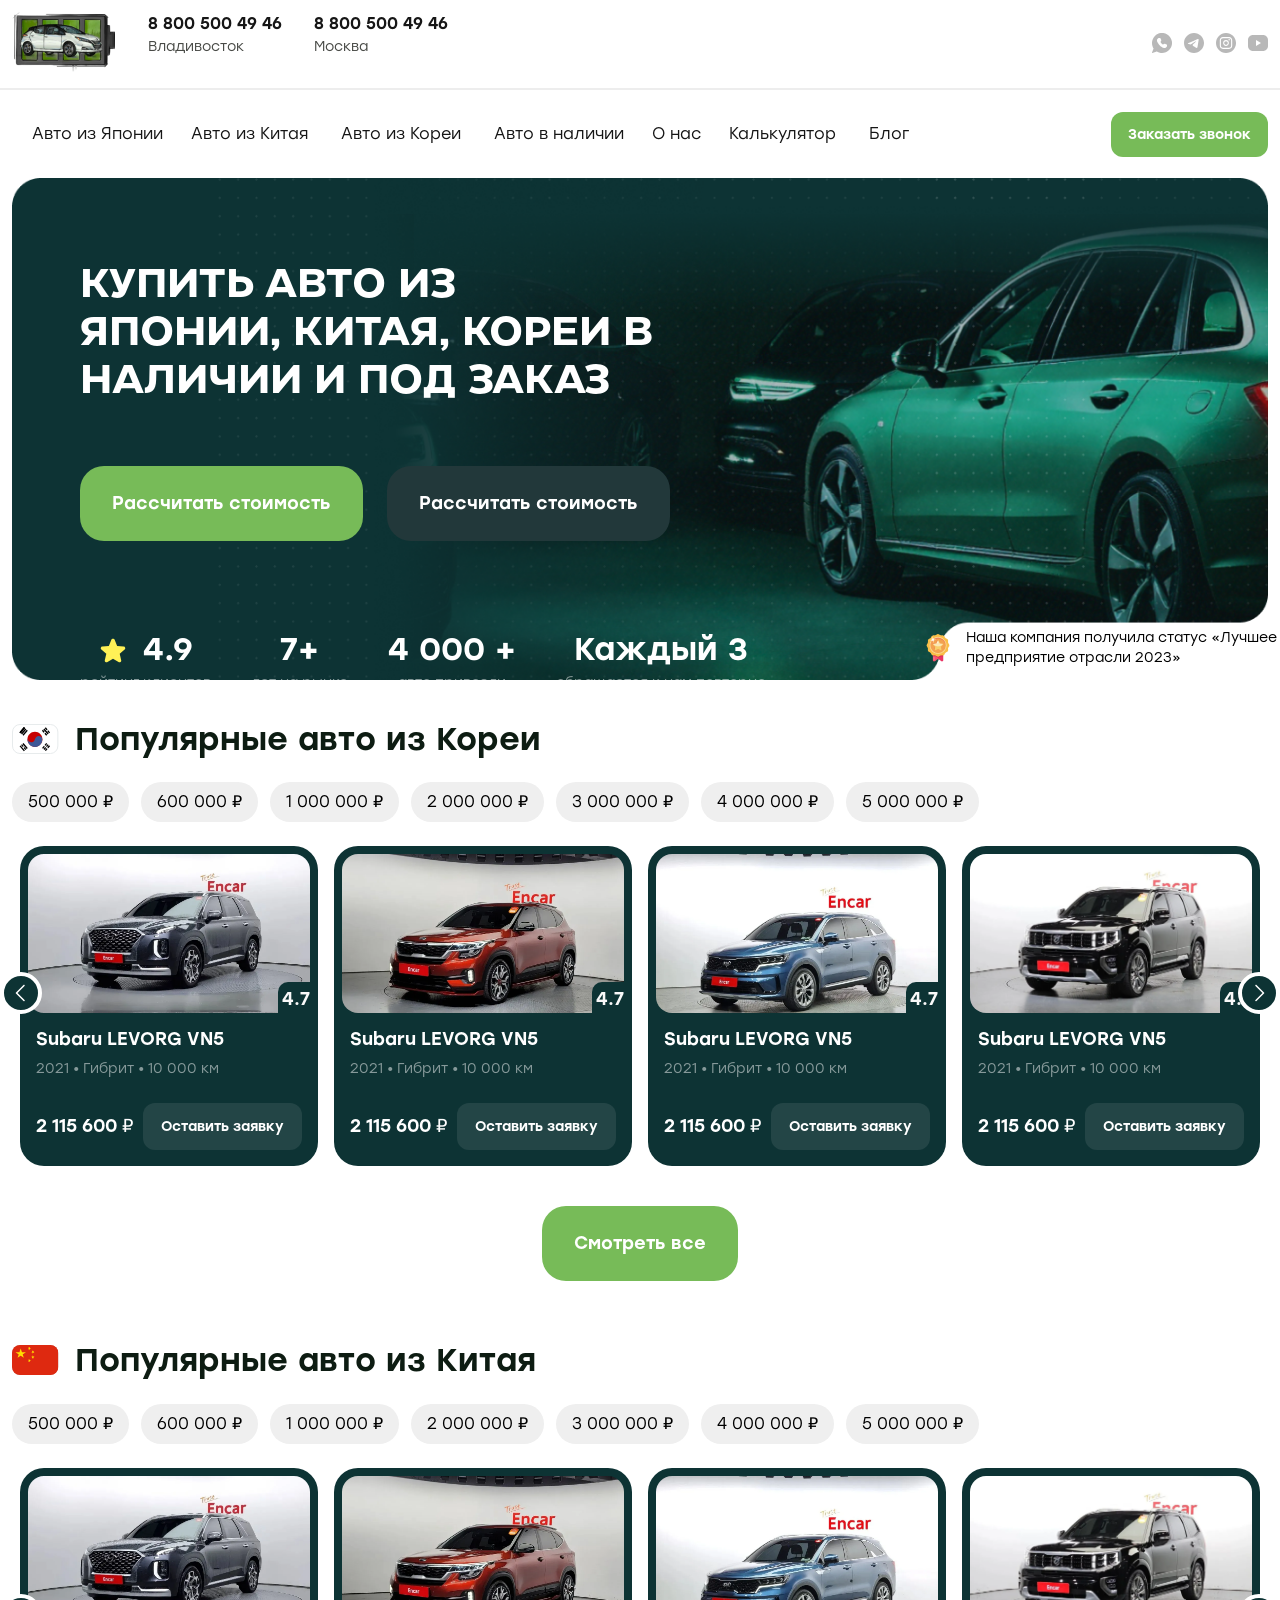
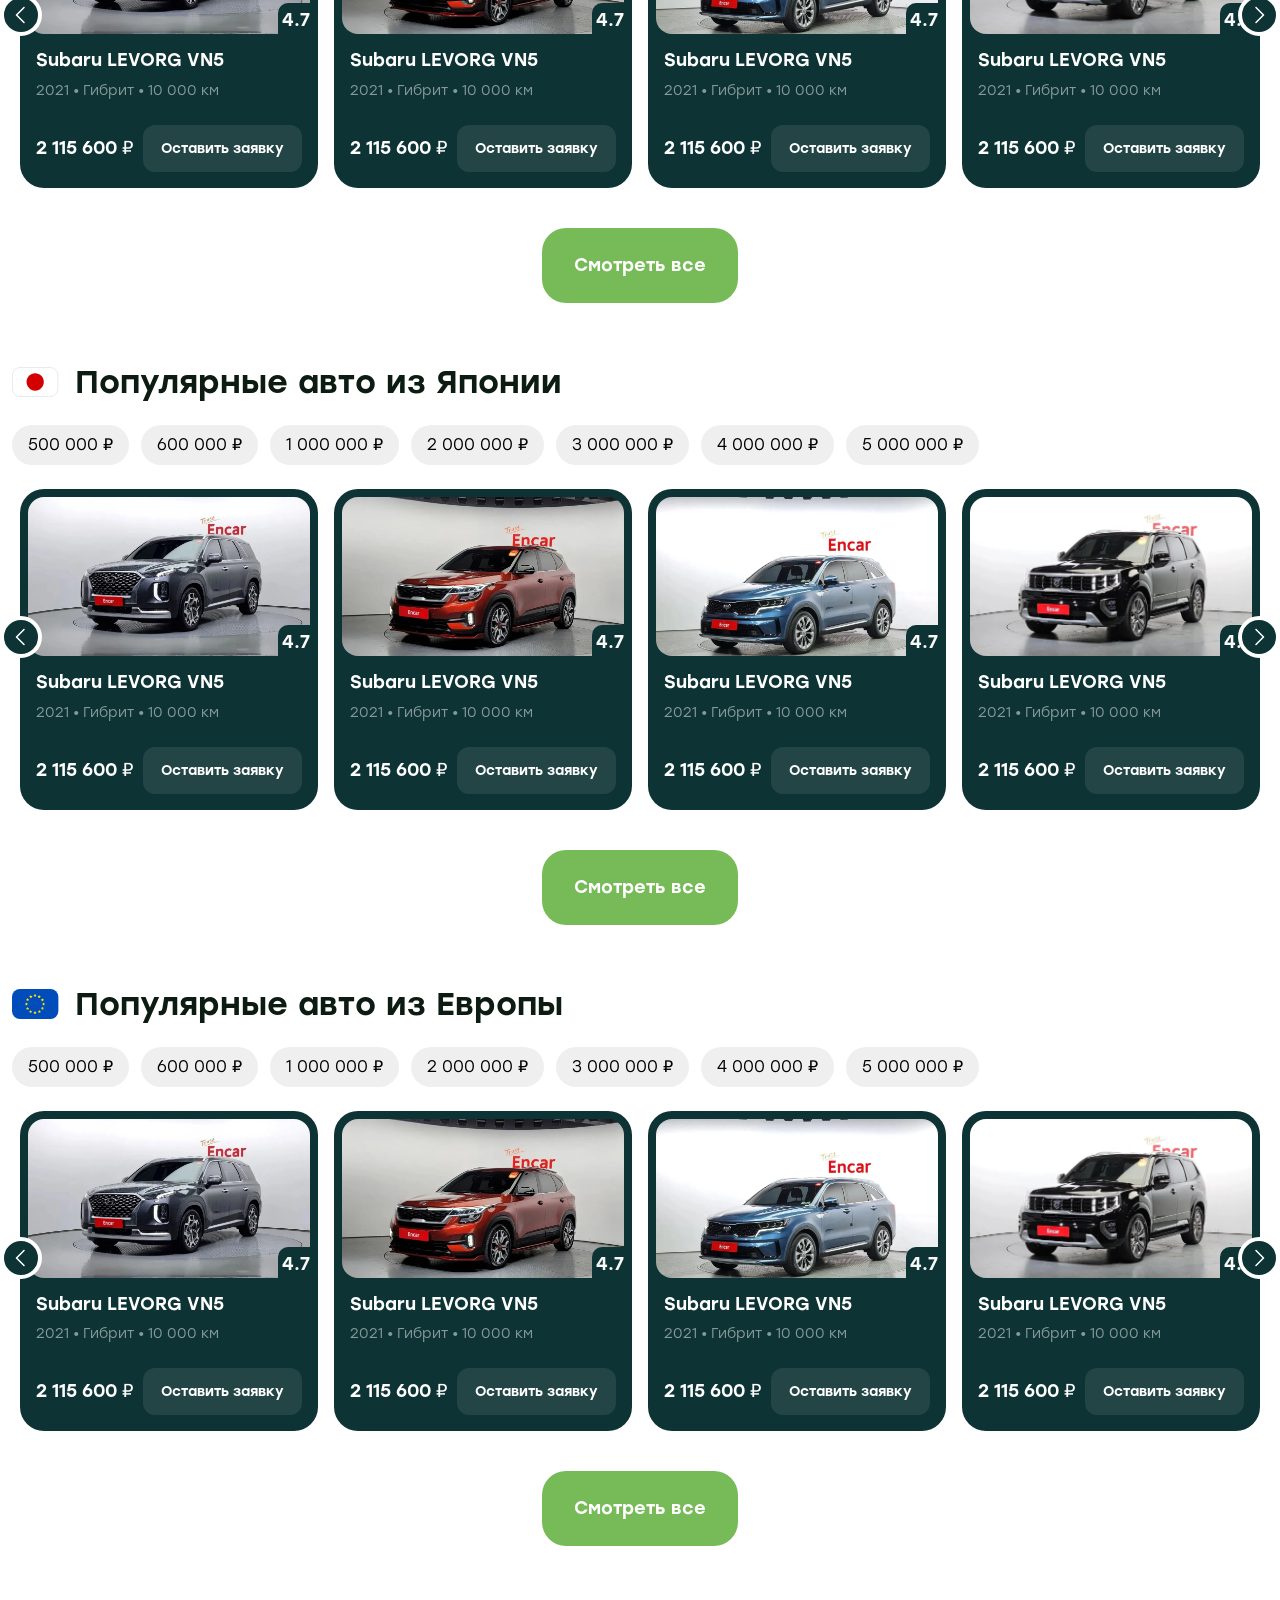
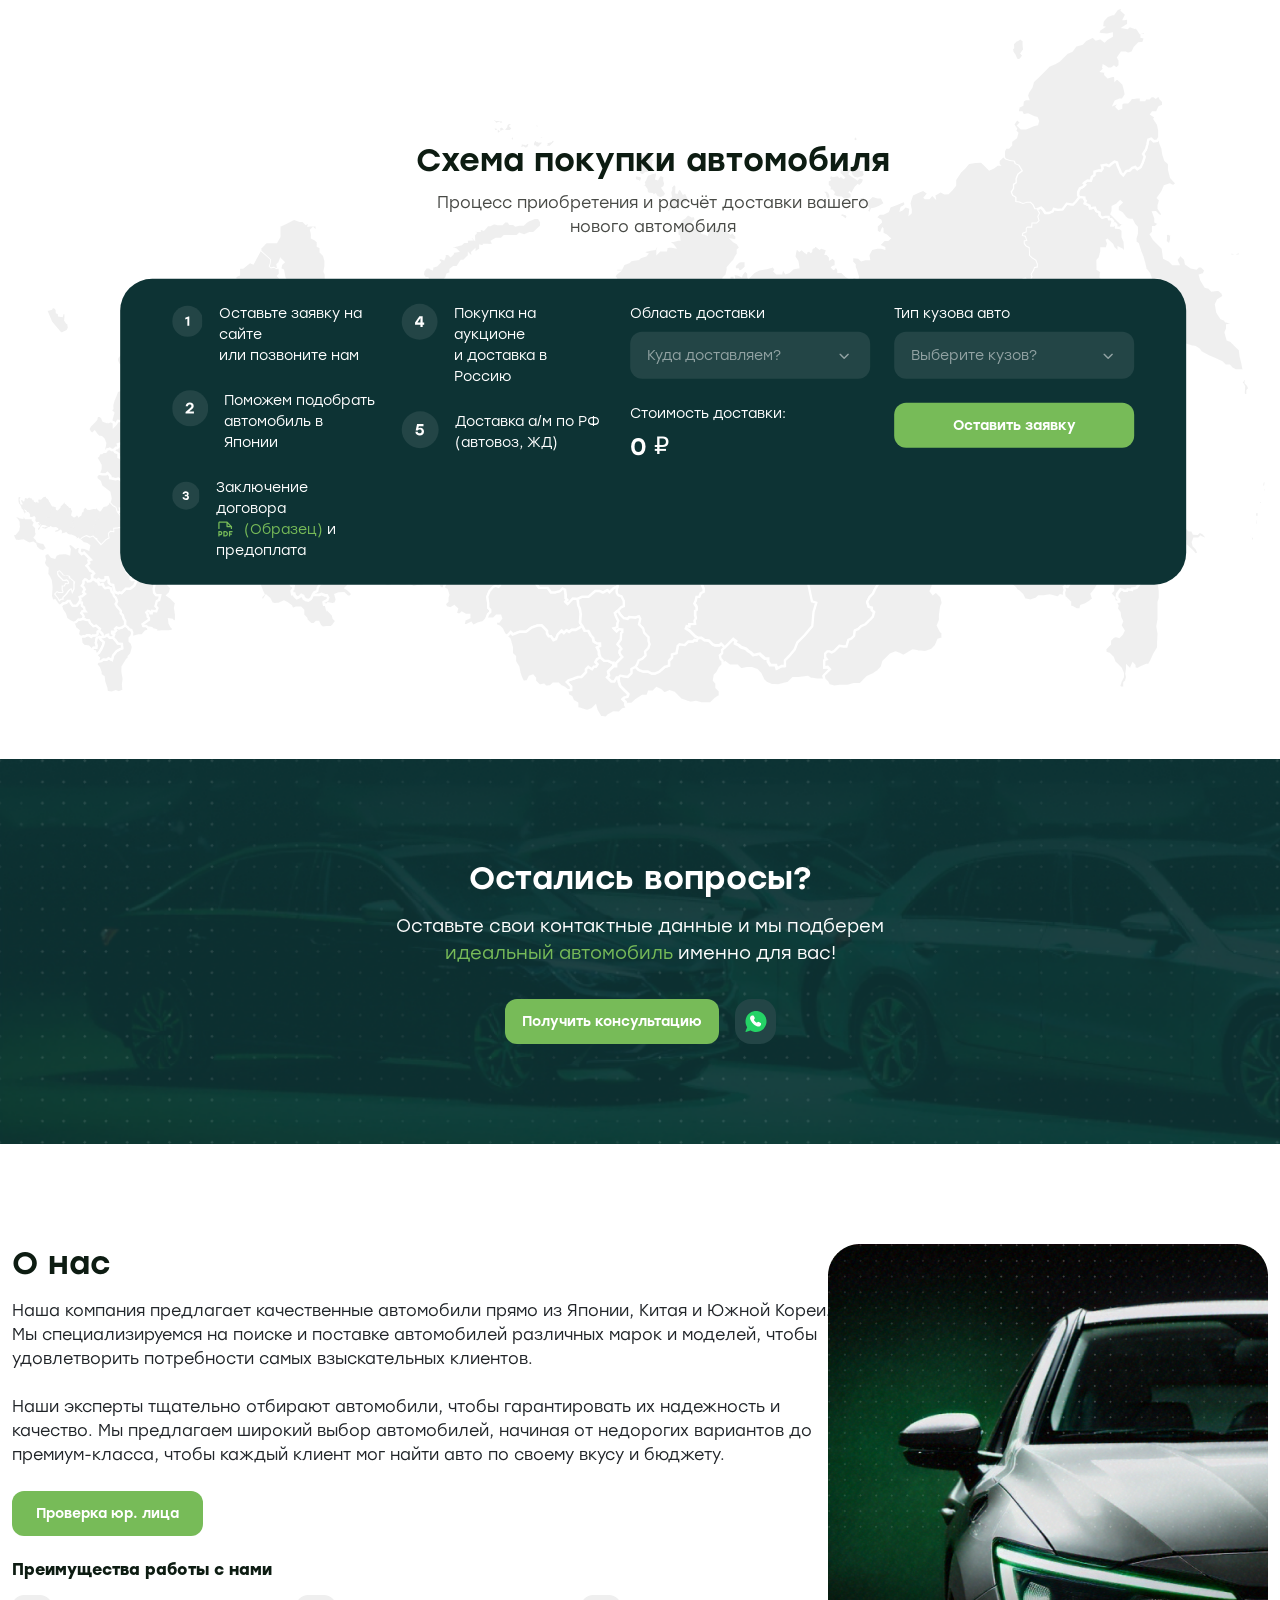
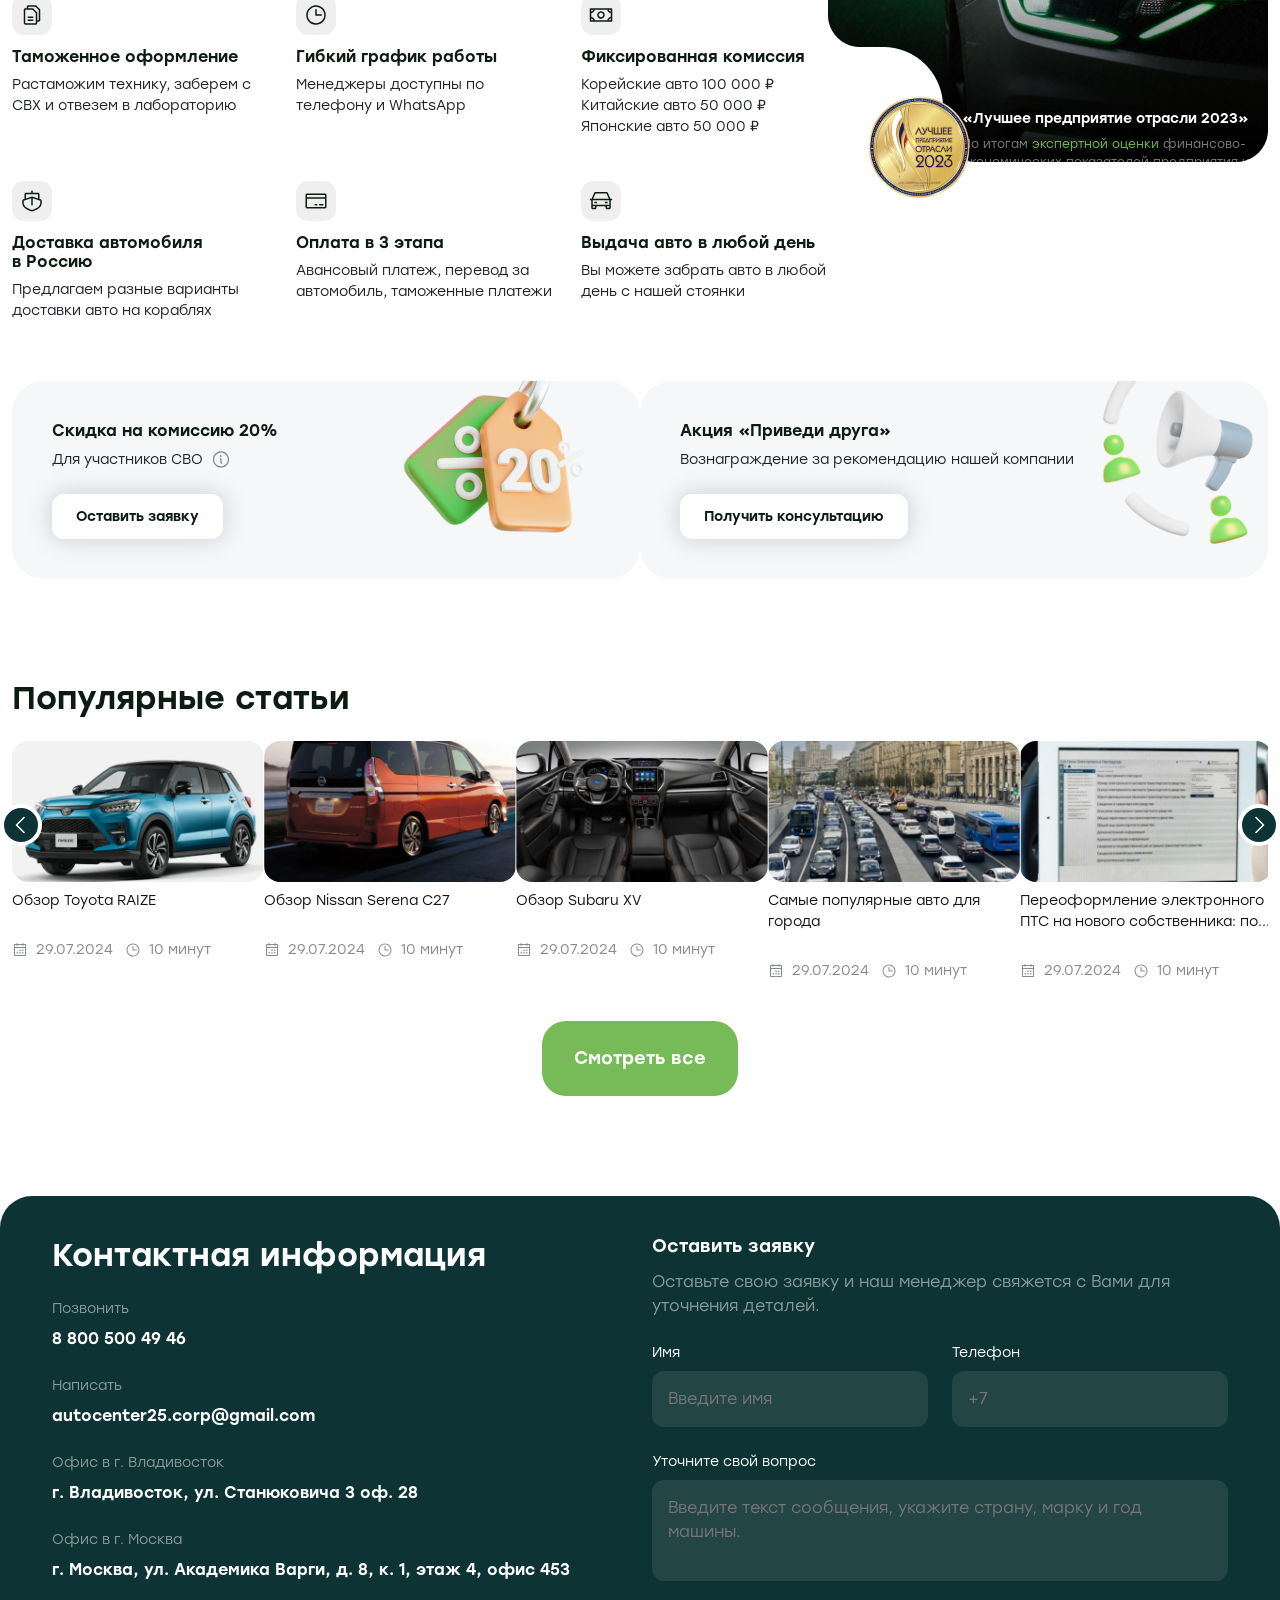
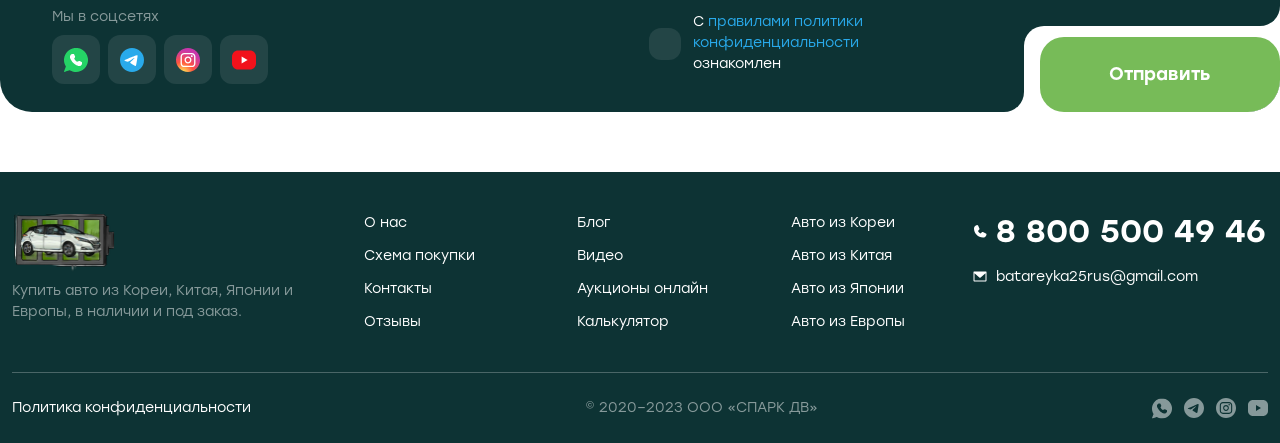
==== commit f132e013: "Приведение верстки к макету | 12.08.2024" ====
--- a/index.html
+++ b/index.html
@@ -145,26 +145,43 @@
     <div class="overlay-img">
 
       <h1>КУПИТЬ АВТО ИЗ ЯПОНИИ,  КИТАЯ, КОРЕИ В НАЛИЧИИ И ПОД ЗАКАЗ</h1>
-      <p>7+ лет опыта: надёжные автомобили по выгодным ценам</p>
-
-      <div class="d-flex align-items-center" style="margin-top: 60px;">
+
+      <div class="d-flex align-items-center" style="margin-top: 60px; margin-bottom: 89px">
 
         <button type="button" class="btn general-button me-4" data-bs-toggle="modal" data-bs-target="#exampleModal">
           Рассчитать стоимость
         </button>
 
-        <div class="rating-site">
-
-          <div class="d-flex align-items-center mb-1 rating-overall">
-            <img class="me-2" style="width: 20px; height: 20px;" src="./static/img/cars-in-stock/star-rating.png" alt="icon">
-            <div id="id_average_rating">4.3</div>
-          </div>
-
-          <p id="id_all_reviews">На основе 406 оценок</p>
-          
-        </div>
-      </div>
-
+        <button style="background-color: #22383A !important;" class="general-button">Рассчитать стоимость</button>
+      </div>
+
+      <div class="d-flex company-advantages">
+
+        <div class="text-center">
+          <div class="d-flex justify-content-center align-items-center">
+            <svg class="me-3" width="28" height="28" viewBox="0 0 28 28" fill="none" xmlns="http://www.w3.org/2000/svg">
+              <path d="M25.6255 12.5617L20.7036 16.8087L22.2031 23.1601C22.2859 23.5049 22.2645 23.8665 22.1419 24.1992C22.0192 24.5319 21.8007 24.8207 21.514 25.0293C21.2272 25.2379 20.8851 25.3568 20.5308 25.371C20.1765 25.3852 19.826 25.2941 19.5234 25.1092L14 21.7098L8.47327 25.1092C8.17077 25.293 7.82064 25.3833 7.46696 25.3685C7.11328 25.3538 6.77186 25.2347 6.48571 25.0263C6.19956 24.818 5.98147 24.5296 5.85889 24.1975C5.73631 23.8654 5.71473 23.5045 5.79687 23.1601L7.30187 16.8087L2.37999 12.5617C2.11235 12.3304 1.91879 12.0253 1.82347 11.6847C1.72816 11.344 1.73533 10.9828 1.84407 10.6462C1.95282 10.3096 2.15833 10.0124 2.43493 9.79191C2.71154 9.57138 3.04698 9.43724 3.39937 9.40623L9.85249 8.8856L12.3419 2.86122C12.4766 2.5329 12.7059 2.25206 13.0007 2.05441C13.2955 1.85676 13.6424 1.75122 13.9973 1.75122C14.3522 1.75122 14.699 1.85676 14.9938 2.05441C15.2886 2.25206 15.5179 2.5329 15.6526 2.86122L18.1409 8.8856L24.5941 9.40623C24.9471 9.43609 25.2836 9.56948 25.5612 9.7897C25.8388 10.0099 26.0452 10.3072 26.1547 10.6442C26.2641 10.9812 26.2716 11.343 26.1763 11.6843C26.081 12.0256 25.8871 12.3312 25.6189 12.5628L25.6255 12.5617Z" fill="#FFF156"/>
+            </svg>  
+            <h2>4.9</h2>
+          </div>
+          <p>рейтинг клиентов</p>
+        </div>
+
+        <div class="text-center">
+          <h2>7+</h2>
+          <p>лет на рынке</p>
+        </div>
+
+        <div class="text-center">
+          <h2>4 000 +</h2>
+          <p>авто привезли</p>
+        </div>
+
+        <div class="text-center">
+          <h2>Каждый 3</h2>
+          <p>обращается к нам повторно</p> 
+        </div>
+      </div>
     </div>
 
     <div class="d-flex align-items-center award-company-status">
@@ -2623,7 +2640,7 @@
     </div>
   </section>
 
-  <section class="reviews">
+  <!-- <section class="reviews">
 
     <div class="d-flex align-items-center justify-content-center mb-4">
       <h2>Отзывы</h2>
@@ -3173,7 +3190,7 @@
       </div>
 
     </div>
-  </section>
+  </section> -->
 
   <section class="promotions-and-discounts">
 
@@ -3186,7 +3203,7 @@
             <div class="d-flex align-items-center mb-4">
               <p>Для участников СВО</p>
   
-              <svg data-bs-toggle="tooltip" data-bs-placement="bottom" title="Tooltip on bottom" class="ms-2" width="20" height="21" viewBox="0 0 20 21" fill="none" xmlns="http://www.w3.org/2000/svg">
+              <svg data-bs-toggle="tooltip" id="tooltip_1" data-bs-placement="bottom" title="default tooltip" class="ms-2" width="20" height="21" viewBox="0 0 20 21" fill="none" xmlns="http://www.w3.org/2000/svg">
                 <path d="M10 2.37207C8.39303 2.37207 6.82214 2.84859 5.486 3.74138C4.14985 4.63417 3.10844 5.90312 2.49348 7.38777C1.87852 8.87242 1.71762 10.5061 2.03112 12.0822C2.34463 13.6583 3.11846 15.106 4.25476 16.2423C5.39106 17.3786 6.8388 18.1524 8.4149 18.466C9.99099 18.7795 11.6247 18.6186 13.1093 18.0036C14.594 17.3886 15.8629 16.3472 16.7557 15.0111C17.6485 13.6749 18.125 12.104 18.125 10.4971C18.1227 8.34288 17.266 6.27758 15.7427 4.75434C14.2195 3.2311 12.1542 2.37435 10 2.37207ZM10 17.3721C8.64026 17.3721 7.31105 16.9689 6.18046 16.2134C5.04987 15.458 4.16868 14.3843 3.64833 13.128C3.12798 11.8718 2.99183 10.4894 3.2571 9.15582C3.52238 7.82221 4.17716 6.5972 5.13864 5.63571C6.10013 4.67423 7.32514 4.01944 8.65876 3.75417C9.99238 3.4889 11.3747 3.62505 12.631 4.1454C13.8872 4.66575 14.9609 5.54694 15.7164 6.67752C16.4718 7.80811 16.875 9.13732 16.875 10.4971C16.8729 12.3198 16.1479 14.0673 14.8591 15.3561C13.5702 16.645 11.8227 17.37 10 17.3721ZM11.25 14.2471C11.25 14.4128 11.1842 14.5718 11.0669 14.689C10.9497 14.8062 10.7908 14.8721 10.625 14.8721C10.2935 14.8721 9.97554 14.7404 9.74112 14.506C9.5067 14.2715 9.375 13.9536 9.375 13.6221V10.4971C9.20924 10.4971 9.05027 10.4312 8.93306 10.314C8.81585 10.1968 8.75 10.0378 8.75 9.87207C8.75 9.70631 8.81585 9.54734 8.93306 9.43013C9.05027 9.31292 9.20924 9.24707 9.375 9.24707C9.70652 9.24707 10.0245 9.37877 10.2589 9.61319C10.4933 9.84761 10.625 10.1655 10.625 10.4971V13.6221C10.7908 13.6221 10.9497 13.6879 11.0669 13.8051C11.1842 13.9223 11.25 14.0813 11.25 14.2471ZM8.75 7.05957C8.75 6.87415 8.80499 6.69289 8.908 6.53872C9.01101 6.38455 9.15743 6.26439 9.32874 6.19343C9.50004 6.12248 9.68854 6.10391 9.8704 6.14008C10.0523 6.17626 10.2193 6.26555 10.3504 6.39666C10.4815 6.52777 10.5708 6.69482 10.607 6.87667C10.6432 7.05853 10.6246 7.24703 10.5536 7.41834C10.4827 7.58964 10.3625 7.73606 10.2084 7.83907C10.0542 7.94209 9.87292 7.99707 9.6875 7.99707C9.43886 7.99707 9.20041 7.8983 9.02459 7.72248C8.84878 7.54667 8.75 7.30821 8.75 7.05957Z" fill="#0D1C12" fill-opacity="0.5"/>
               </svg>
             </div>
@@ -4992,11 +5009,30 @@
 
 <!-- Инициализация подсказки (tooltip) -->
 <script>
-  var tooltipTriggerList = [].slice.call(document.querySelectorAll('[data-bs-toggle="tooltip"]'))
-  var tooltipList = tooltipTriggerList.map(function (tooltipTriggerEl) {
-    return new bootstrap.Tooltip(tooltipTriggerEl)
-  })
-
-  tooltipList.querySelector(".tool");
+  var myTooltipEl = document.querySelector('[data-bs-toggle="tooltip"]');
+  var tooltip = new bootstrap.Tooltip(myTooltipEl, {
+    title: `
+      Корейские авто <strike>100 000 ₽</strike> 80 000 ₽
+      Китайские авто <strike>50 000 ₽</strike> 40 000 ₽
+      Японские авто <strike>50 000 ₽</strike> 40 000 ₽
+      `
+  });
+
+
+
+  var tooltip_svg = document.getElementById('tooltip_1');
+  tooltip_svg.addEventListener('mouseover', () =>{
+    var tooltip = document.querySelector('.tooltip-inner');
+    var tooltip = document.querySelector('.tooltip-inner');
+    console.log(tooltip)
+    if(tooltip){
+      tooltip.innerHTML = `
+      Корейские авто <strike>100 000 ₽</strike> 80 000 ₽
+      Китайские авто <strike>50 000 ₽</strike> 40 000 ₽
+      Японские авто <strike>50 000 ₽</strike> 40 000 ₽
+      `;
+    }
+  });
+  
 </script>
 </html>
--- a/static/style/style.css
+++ b/static/style/style.css
@@ -279,9 +279,14 @@
 .tooltip .tooltip-inner {
   padding: 8px 12px !important;
   background-color: #0D1C12 !important;
+  max-width: 300px;
   font-family: 'Stolzl', sans-serif;
   font-weight: 400;
   font-size: 14px;
+}
+
+.tooltip .tooltip-inner strike {
+  color: #878787;
 }
 
 /* ------------Preloader------------ */
@@ -425,17 +430,6 @@
   color: #FFFFFF;
 }
 
-.rating-site p {
-  font-size: 14px;
-  color: rgba(255, 255, 255, 0.5);
-}
-
-.rating-site #id_average_rating {
-  font-size: 18px;
-  font-weight: 500;
-  color: #FFFFFF;
-}
-
 .award-company-status {
   position: absolute;
   max-width: 354px;
@@ -449,6 +443,23 @@
   color: #000000;
 }
 
+.cars-in-stock .company-advantages h2 {
+  color: #FFFFFF;
+}
+
+.cars-in-stock .company-advantages h2 {
+  color: #FFFFFF;
+  margin-bottom: 4px !important;
+}
+
+.cars-in-stock .company-advantages p {
+  font-size: 14px;
+  color: rgba(255, 255, 255, 0.5);
+}
+
+.cars-in-stock .company-advantages > *:not(:last-child) {
+  margin-right: 40px;
+}
 
 /* ------------Filter Catalog------------ */
 
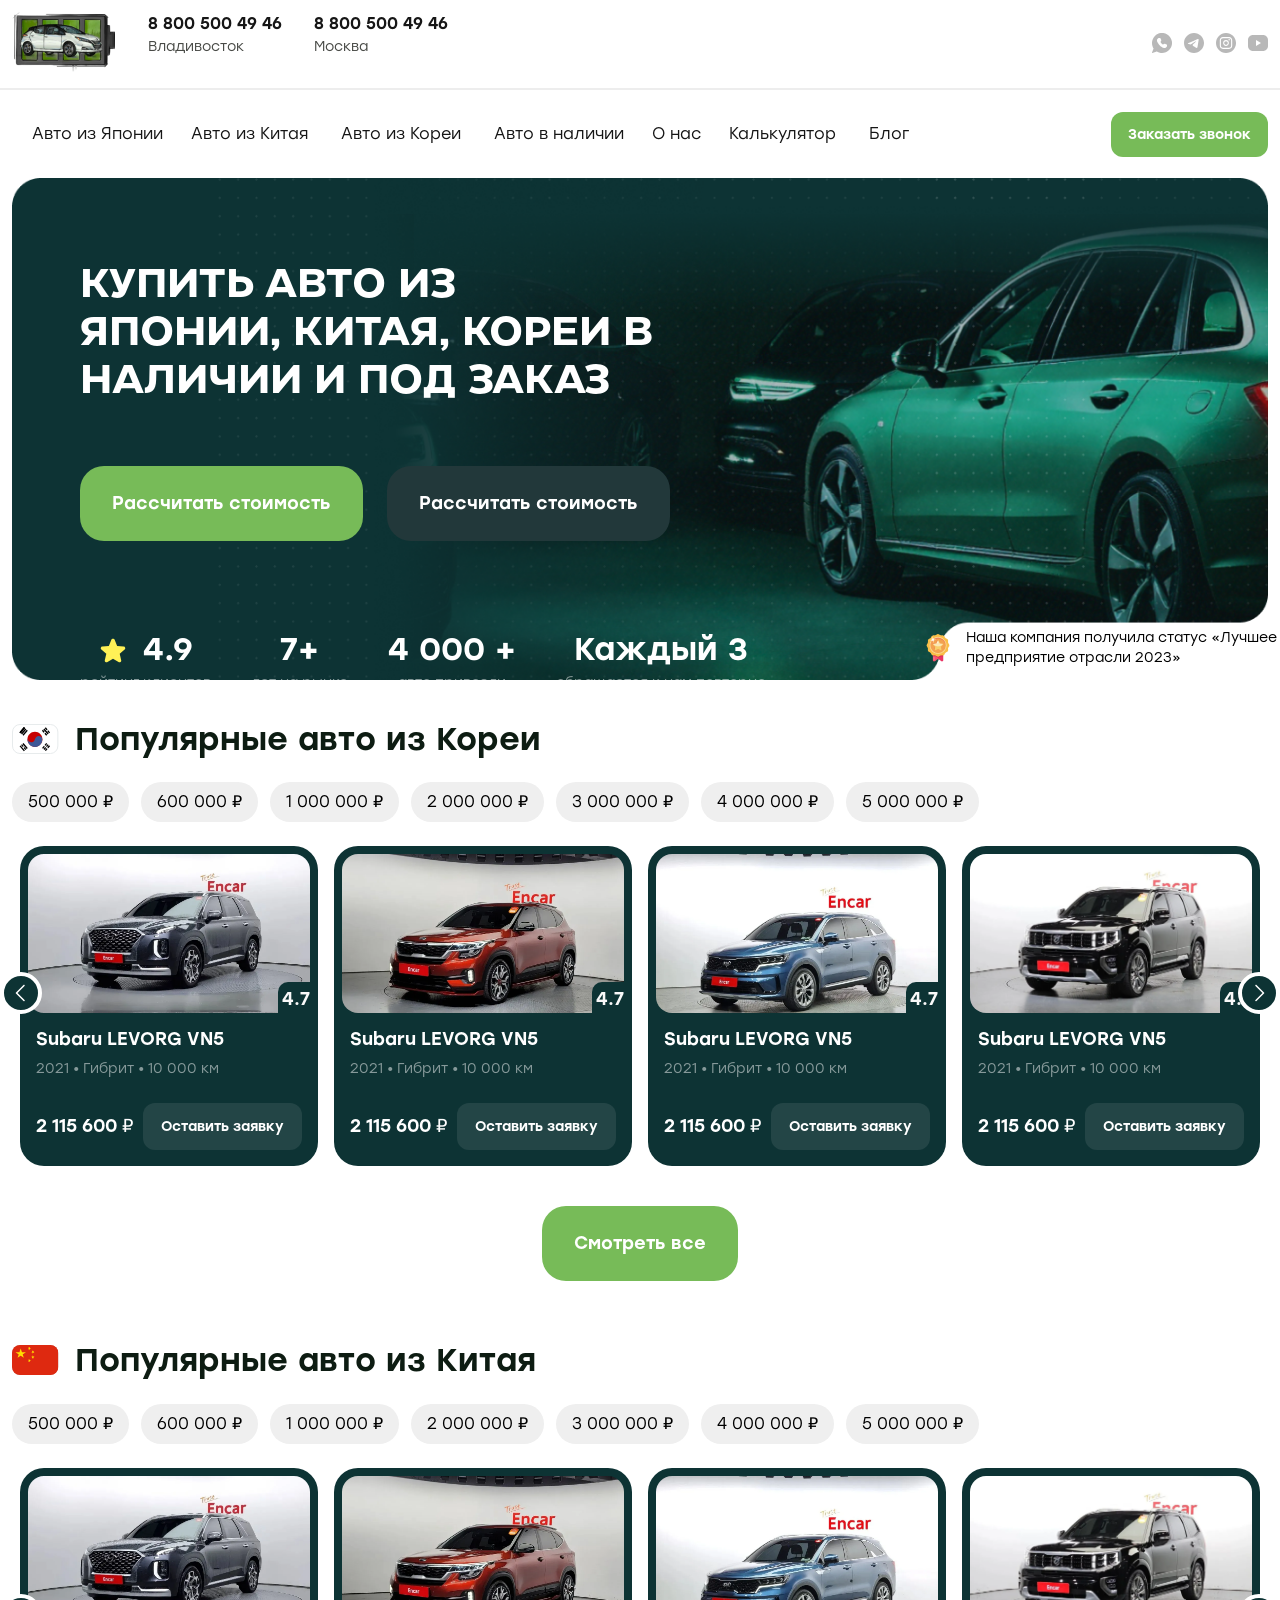
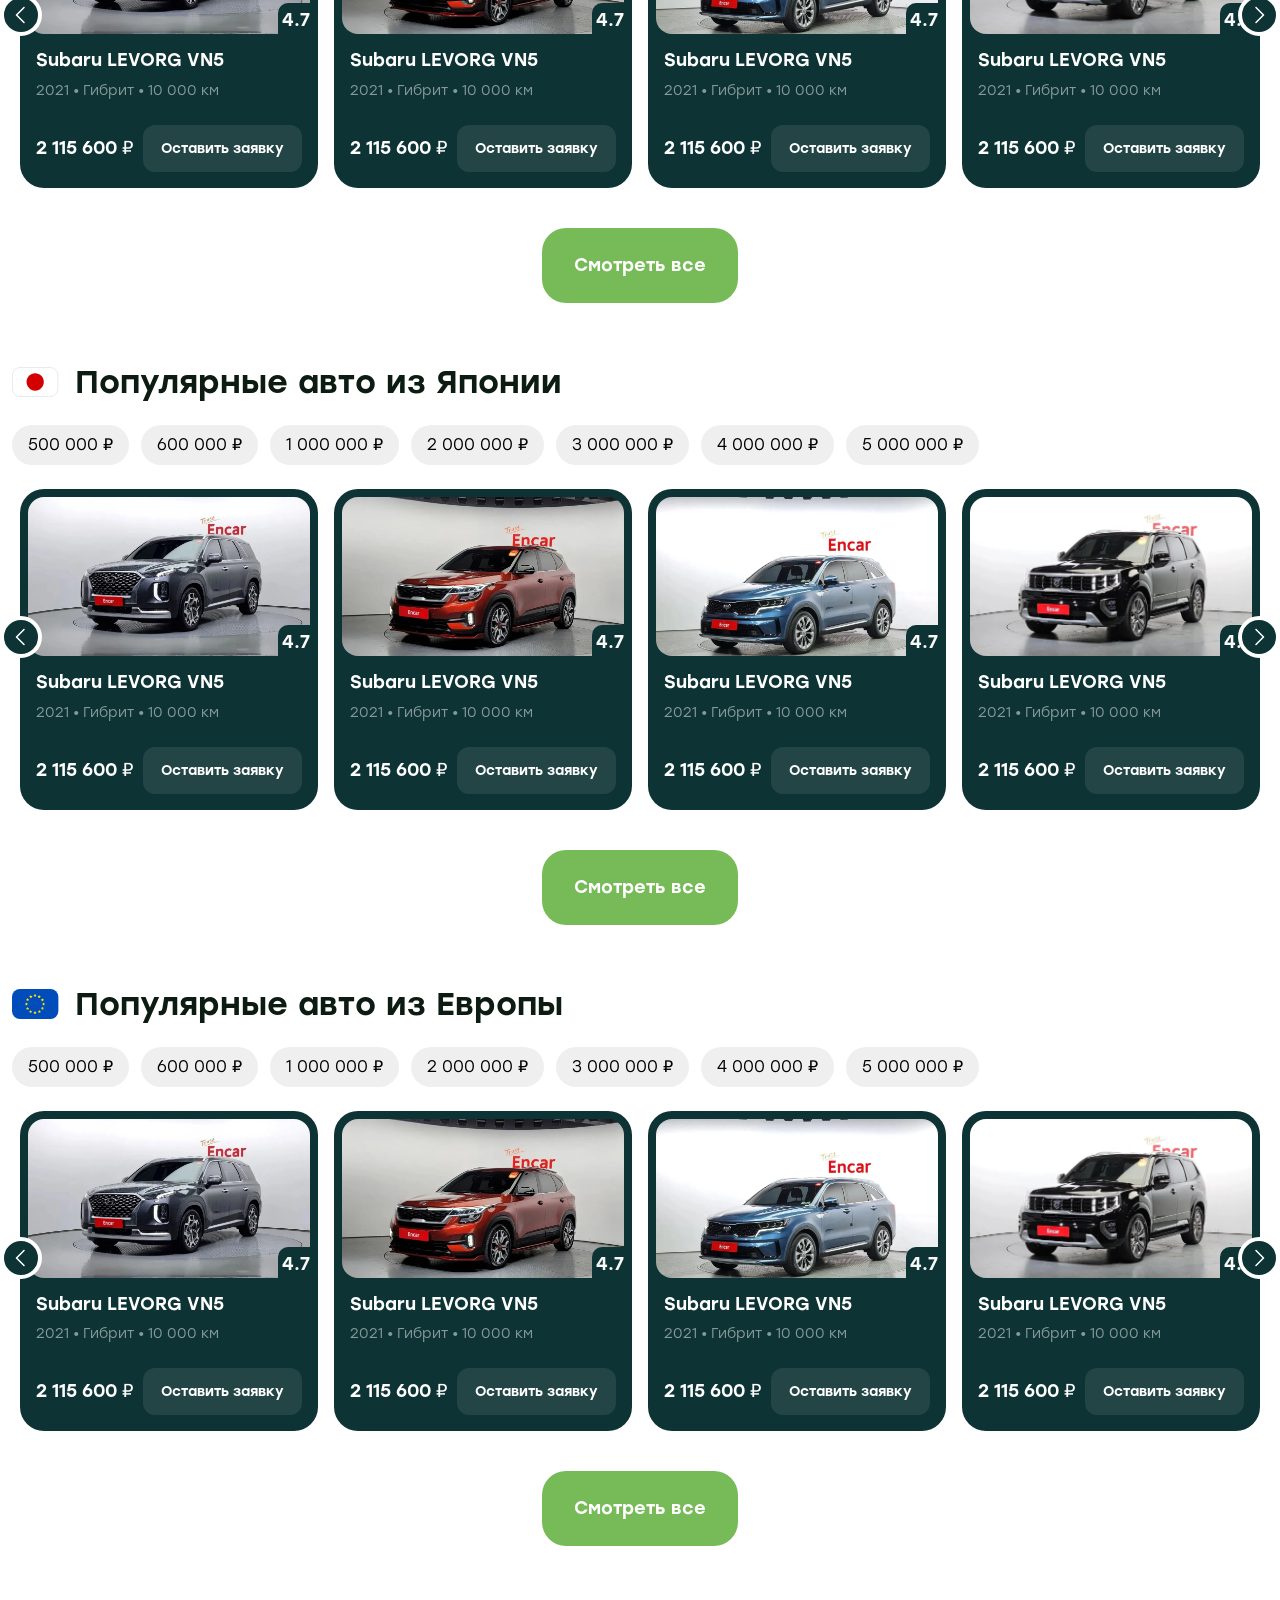
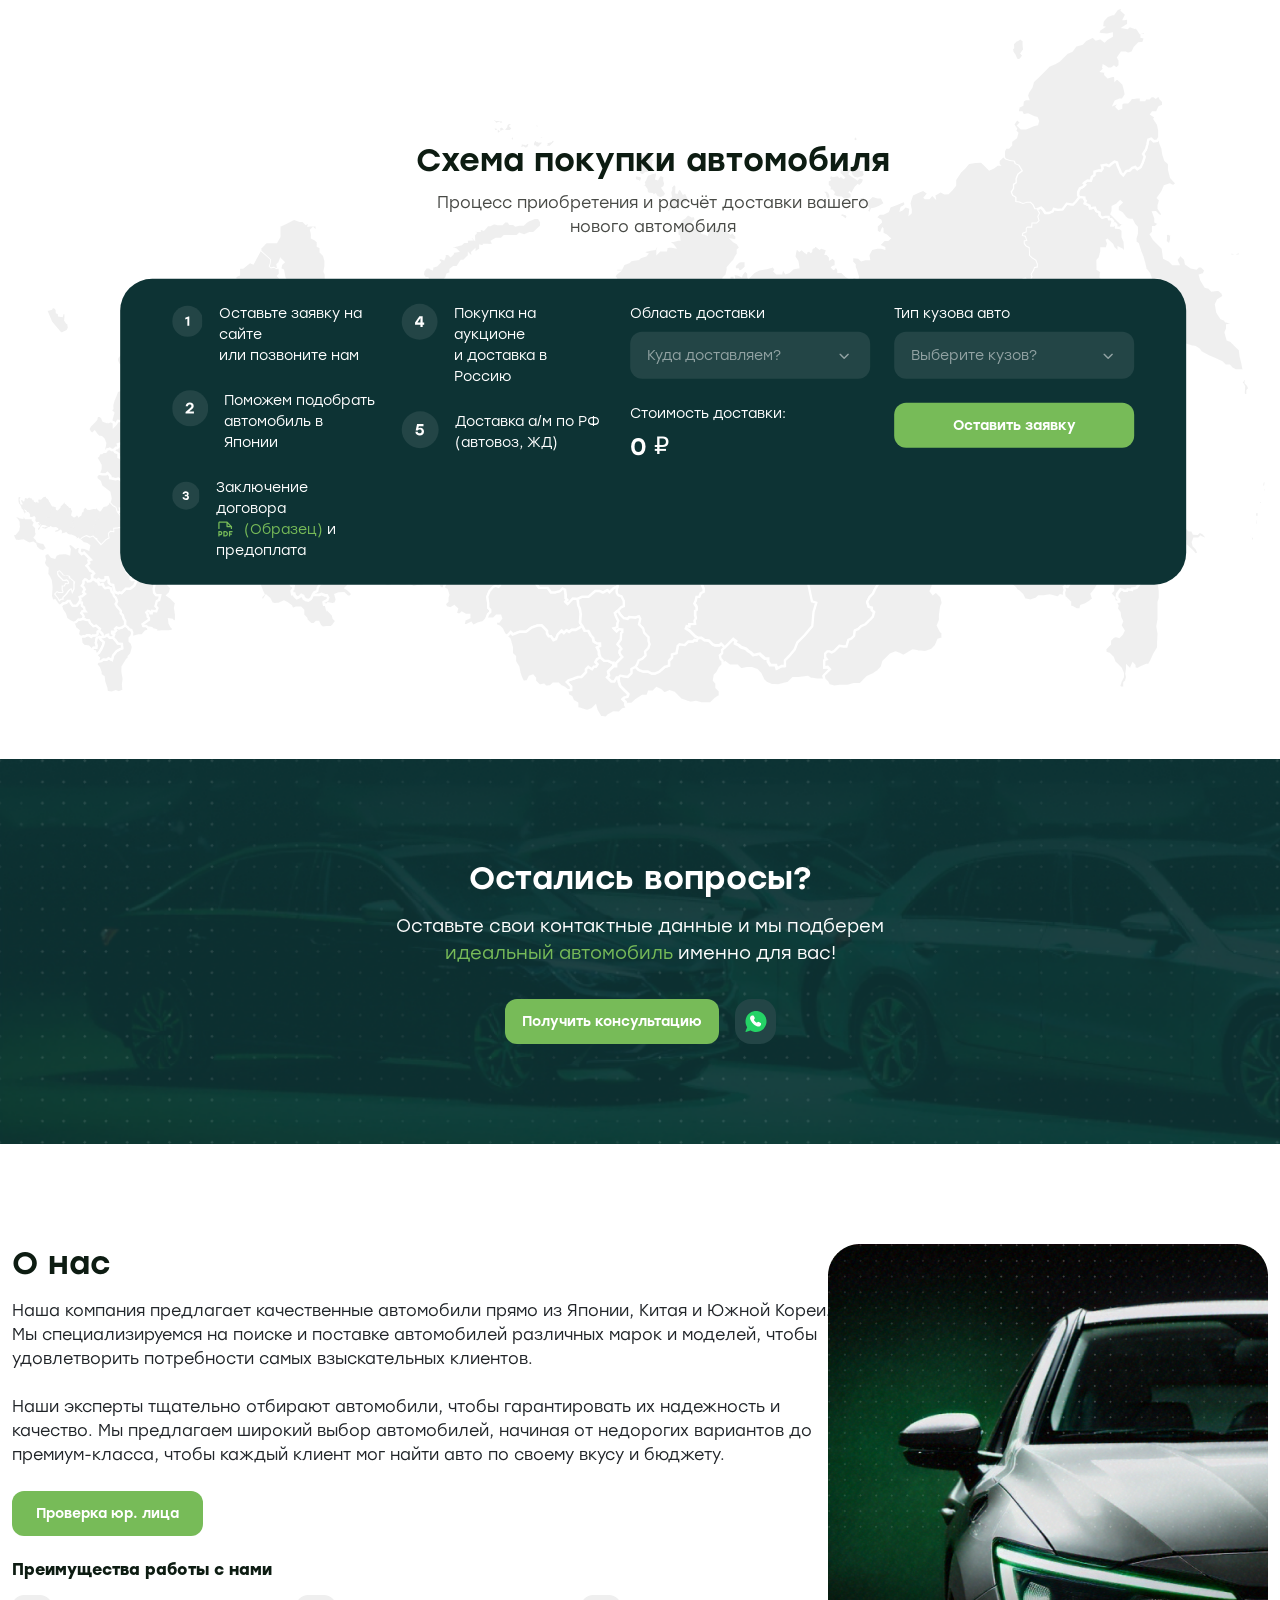
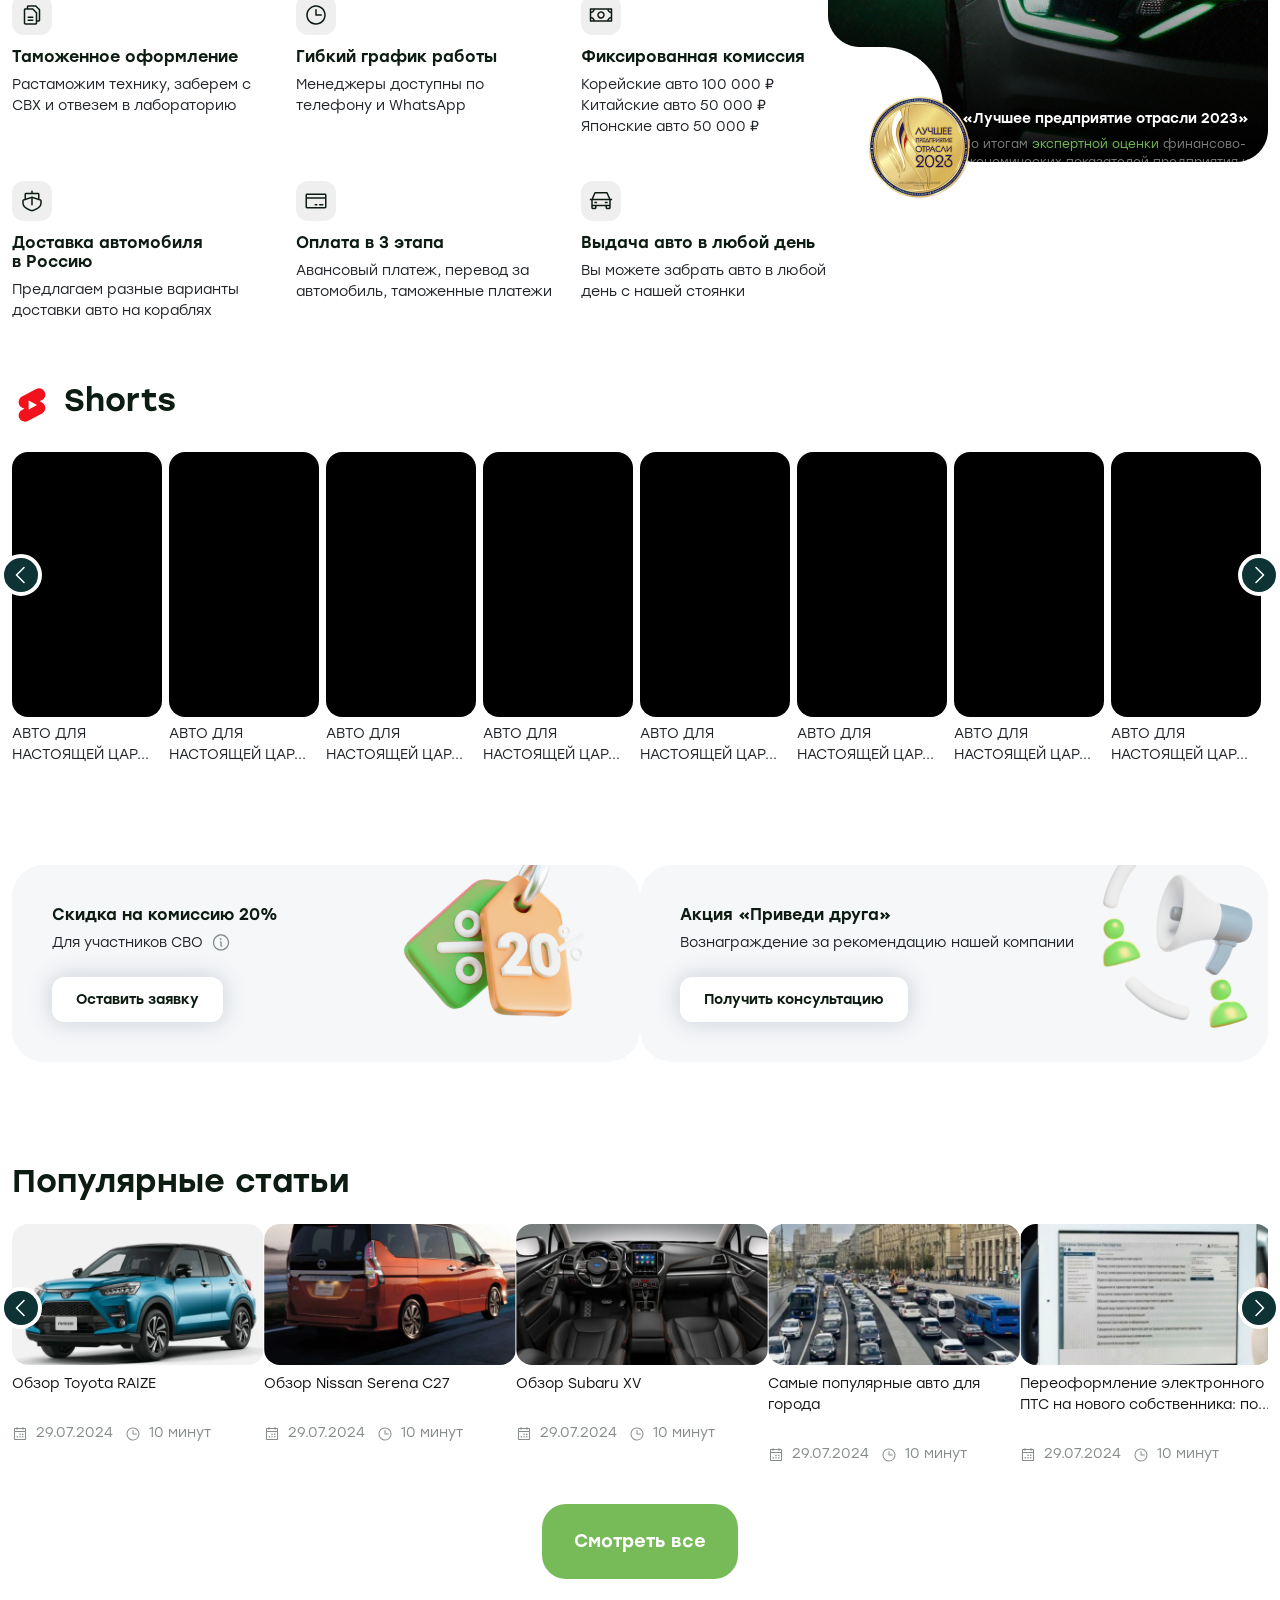
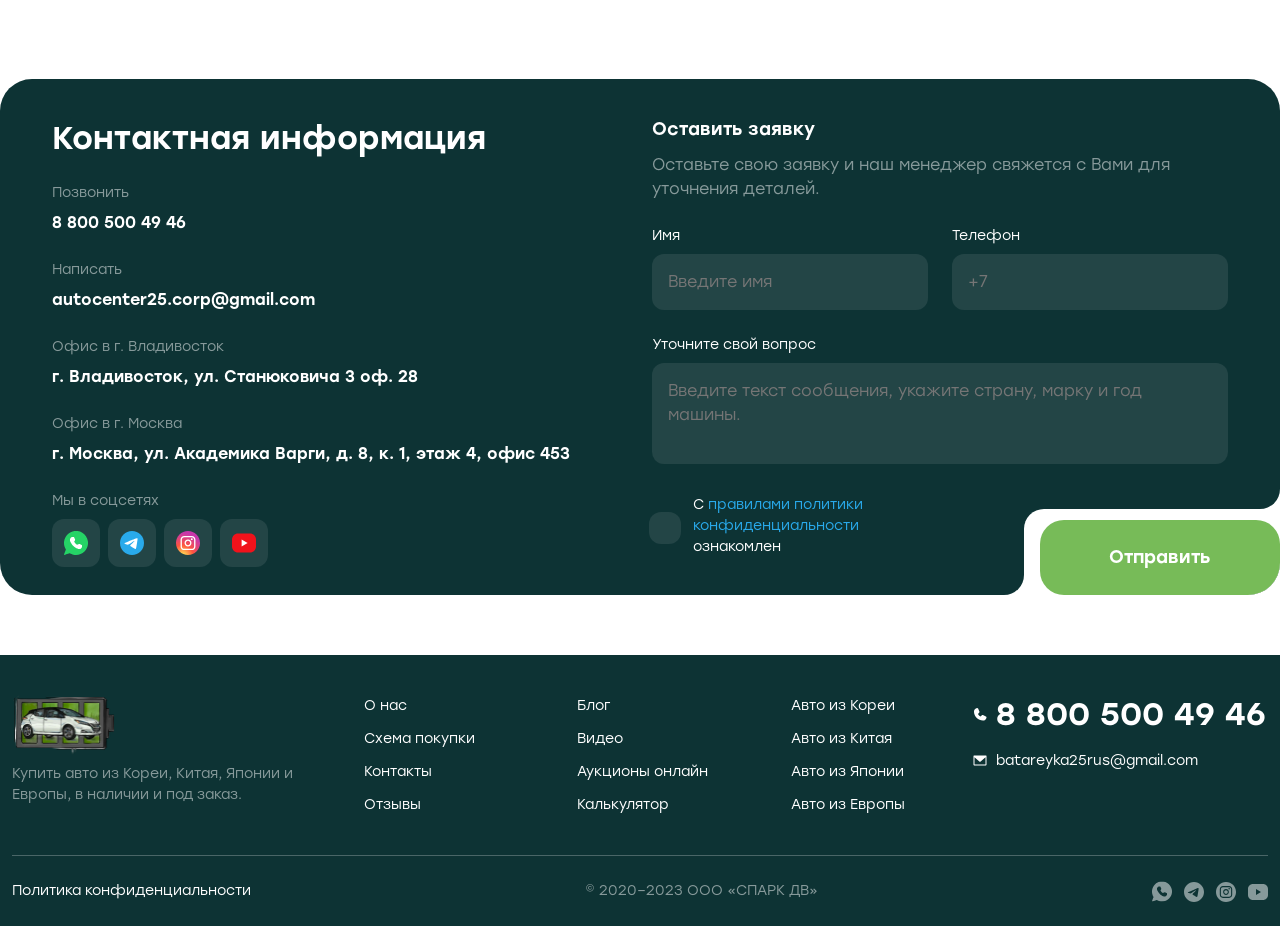
==== commit 774e71d2: "Shorts version 1 | 14.08.2024" ====
--- a/index.html
+++ b/index.html
@@ -5,6 +5,8 @@
   <meta name="viewport" content="width=device-width, initial-scale=1.0">
   <link rel="stylesheet" href="./static/vendor/bootstrap.css">
   <link rel="stylesheet" href="./static/vendor/slick.css">
+  <link rel="stylesheet" href="./static/vendor/splide.min.css">
+  <link rel="stylesheet" href="./static/vendor/plyr.css">
   <link rel="stylesheet" href="./static/style/style.css">
   <link rel="stylesheet" href="./static/vendor/odometer.css" />
 
@@ -2851,9 +2853,9 @@
       <div class="element-rounding-square"></div>
       <div class="element-rounding-rectangle"></div>
     </div>
-  </section>
-
-  <section class="video-reviews">
+  </section> -->
+
+  <!-- <section class="video-reviews">
 
     <div class="d-flex align-items-center justify-content-between mb-4">
       <h2>Обзоры</h2>
@@ -2924,7 +2926,7 @@
       
 
     </div>
-  </section>
+  </section> -->
 
   <section class="shorts-youtube">
 
@@ -2950,247 +2952,152 @@
     <div class="slider-shorts-youtube">
 
       <div class="card-shorts">
-        <div class="video-shorts-youtbe">
-          <iframe width="150" height="265" 
-            src="https://www.youtube.com/embed/QPOLrbKI5oQ" 
-            title="YouTube video player" frameborder="0" 
-            allow="accelerometer; autoplay; clipboard-write; encrypted-media;
-            gyroscope; picture-in-picture;
-            web-share"
-            allowfullscreen>
-          </iframe>
-
+        <div class="video-shorts-youtube">
+          <video width="150" height="265">
+            <source src="./static/video/video_1.mp4" type="video/mp4">
+          </video>
         </div>
         <p>АВТО ДЛЯ НАСТОЯЩЕЙ ЦАР...</p>
       </div>
 
       <div class="card-shorts">
-        <div class="video-shorts-youtbe">
-          <iframe width="150" height="265" 
-            src="https://www.youtube.com/embed/QPOLrbKI5oQ" 
-            title="YouTube video player" frameborder="0" 
-            allow="accelerometer; autoplay; clipboard-write; encrypted-media;
-            gyroscope; picture-in-picture;
-            web-share"
-            allowfullscreen>
-          </iframe>
-
-        </div>
-        <p>Привезем ДАЖЕ ТАКОЙ ЛЕКСУС! С...</p>
+        <div class="video-shorts-youtube">
+          <video width="150" height="265">
+            <source src="./static/video/video_2.mp4" type="video/mp4">
+          </video>
+        </div>
+        <p>АВТО ДЛЯ НАСТОЯЩЕЙ ЦАР...</p>
       </div>
 
       <div class="card-shorts">
-        <div class="video-shorts-youtbe">
-          <iframe width="150" height="265" 
-            src="https://www.youtube.com/embed/QPOLrbKI5oQ" 
-            title="YouTube video player" frameborder="0" 
-            allow="accelerometer; autoplay; clipboard-write; encrypted-media;
-            gyroscope; picture-in-picture;
-            web-share"
-            allowfullscreen>
-          </iframe>
-
-        </div>
-        <p>ЛУЧШИЙ КРОССОВЕР за свои деньги! СВЕЖИЙ.</p>
+        <div class="video-shorts-youtube">
+          <video width="150" height="265">
+            <source src="./static/video/video_3.mp4" type="video/mp4">
+          </video>
+        </div>
+        <p>АВТО ДЛЯ НАСТОЯЩЕЙ ЦАР...</p>
       </div>
 
       <div class="card-shorts">
-        <div class="video-shorts-youtbe">
-          <iframe width="150" height="265" 
-            src="https://www.youtube.com/embed/QPOLrbKI5oQ" 
-            title="YouTube video player" frameborder="0" 
-            allow="accelerometer; autoplay; clipboard-write; encrypted-media;
-            gyroscope; picture-in-picture;
-            web-share"
-            allowfullscreen>
-          </iframe>
-
-        </div>
-        <p>Ниссан ИКС ТРЕЙЛ ДЕШЕВЛЕ АВТОРЫНКА! Nissan X-TRAIL ВЫГОДНО! </p>
-      </div>
-
+        <div class="video-shorts-youtube">
+          <video width="150" height="265">
+            <source src="./static/video/video_4.mp4" type="video/mp4">
+          </video>
+        </div>
+        <p>АВТО ДЛЯ НАСТОЯЩЕЙ ЦАР...</p>
+      </div>
+      
       <div class="card-shorts">
-        <div class="video-shorts-youtbe">
-          <iframe width="150" height="265" 
-            src="https://www.youtube.com/embed/QPOLrbKI5oQ" 
-            title="YouTube video player" frameborder="0" 
-            allow="accelerometer; autoplay; clipboard-write; encrypted-media;
-            gyroscope; picture-in-picture;
-            web-share"
-            allowfullscreen>
-          </iframe>
-
-        </div>
-        <p>БЕШЕНАЯ ТАБУРЕТКА! Nissan NOTE E-POWER Nismo S?</p>
+        <div class="video-shorts-youtube">
+          <video width="150" height="265">
+            <source src="./static/video/video_1.mp4" type="video/mp4">
+          </video>
+        </div>
+        <p>АВТО ДЛЯ НАСТОЯЩЕЙ ЦАР...</p>
       </div>
 
       <div class="card-shorts">
-        <div class="video-shorts-youtbe">
-          <iframe width="150" height="265" 
-            src="https://www.youtube.com/embed/QPOLrbKI5oQ" 
-            title="YouTube video player" frameborder="0" 
-            allow="accelerometer; autoplay; clipboard-write; encrypted-media;
-            gyroscope; picture-in-picture;
-            web-share"
-            allowfullscreen>
-          </iframe>
-
-        </div>
-        <p>Ниссан ЛИФ ZE1 за 1 миллион! РЕАЛЬНО?</p>
+        <div class="video-shorts-youtube">
+          <video width="150" height="265">
+            <source src="./static/video/video_2.mp4" type="video/mp4">
+          </video>
+        </div>
+        <p>АВТО ДЛЯ НАСТОЯЩЕЙ ЦАР...</p>
       </div>
 
       <div class="card-shorts">
-        <div class="video-shorts-youtbe">
-          <iframe width="150" height="265" 
-            src="https://www.youtube.com/embed/QPOLrbKI5oQ" 
-            title="YouTube video player" frameborder="0" 
-            allow="accelerometer; autoplay; clipboard-write; encrypted-media;
-            gyroscope; picture-in-picture;
-            web-share"
-            allowfullscreen>
-          </iframe>
-
-        </div>
-        <p>TOYOTA ESQUIRE | САНКЦИОННЫЙ</p>
+        <div class="video-shorts-youtube">
+          <video width="150" height="265">
+            <source src="./static/video/video_3.mp4" type="video/mp4">
+          </video>
+        </div>
+        <p>АВТО ДЛЯ НАСТОЯЩЕЙ ЦАР...</p>
       </div>
 
       <div class="card-shorts">
-        <div class="video-shorts-youtbe">
-          <iframe width="150" height="265" 
-            src="https://www.youtube.com/embed/QPOLrbKI5oQ" 
-            title="YouTube video player" frameborder="0" 
-            allow="accelerometer; autoplay; clipboard-write; encrypted-media;
-            gyroscope; picture-in-picture;
-            web-share"
-            allowfullscreen>
-          </iframe>
-
-        </div>
-        <p>ЛУЧШИЙ авто для ДЕВУШКИ | Gelly Coolray</p>
+        <div class="video-shorts-youtube">
+          <video width="150" height="265">
+            <source src="./static/video/video_4.mp4" type="video/mp4">
+          </video>
+        </div>
+        <p>АВТО ДЛЯ НАСТОЯЩЕЙ ЦАР...</p>
       </div>
 
       <div class="card-shorts">
-        <div class="video-shorts-youtbe">
-          <iframe width="150" height="265" 
-            src="https://www.youtube.com/embed/QPOLrbKI5oQ" 
-            title="YouTube video player" frameborder="0" 
-            allow="accelerometer; autoplay; clipboard-write; encrypted-media;
-            gyroscope; picture-in-picture;
-            web-share"
-            allowfullscreen>
-          </iframe>
-
+        <div class="video-shorts-youtube">
+          <video width="150" height="265">
+            <source src="./static/video/video_1.mp4" type="video/mp4">
+          </video>
         </div>
         <p>АВТО ДЛЯ НАСТОЯЩЕЙ ЦАР...</p>
       </div>
 
       <div class="card-shorts">
-        <div class="video-shorts-youtbe">
-          <iframe width="150" height="265" 
-            src="https://www.youtube.com/embed/QPOLrbKI5oQ" 
-            title="YouTube video player" frameborder="0" 
-            allow="accelerometer; autoplay; clipboard-write; encrypted-media;
-            gyroscope; picture-in-picture;
-            web-share"
-            allowfullscreen>
-          </iframe>
-
-        </div>
-        <p>Привезем ДАЖЕ ТАКОЙ ЛЕКСУС! С...</p>
+        <div class="video-shorts-youtube">
+          <video width="150" height="265">
+            <source src="./static/video/video_2.mp4" type="video/mp4">
+          </video>
+        </div>
+        <p>АВТО ДЛЯ НАСТОЯЩЕЙ ЦАР...</p>
       </div>
 
       <div class="card-shorts">
-        <div class="video-shorts-youtbe">
-          <iframe width="150" height="265" 
-            src="https://www.youtube.com/embed/QPOLrbKI5oQ" 
-            title="YouTube video player" frameborder="0" 
-            allow="accelerometer; autoplay; clipboard-write; encrypted-media;
-            gyroscope; picture-in-picture;
-            web-share"
-            allowfullscreen>
-          </iframe>
-
-        </div>
-        <p>ЛУЧШИЙ КРОССОВЕР за свои деньги! СВЕЖИЙ.</p>
+        <div class="video-shorts-youtube">
+          <video width="150" height="265">
+            <source src="./static/video/video_3.mp4" type="video/mp4">
+          </video>
+        </div>
+        <p>АВТО ДЛЯ НАСТОЯЩЕЙ ЦАР...</p>
       </div>
 
       <div class="card-shorts">
-        <div class="video-shorts-youtbe">
-          <iframe width="150" height="265" 
-            src="https://www.youtube.com/embed/QPOLrbKI5oQ" 
-            title="YouTube video player" frameborder="0" 
-            allow="accelerometer; autoplay; clipboard-write; encrypted-media;
-            gyroscope; picture-in-picture;
-            web-share"
-            allowfullscreen>
-          </iframe>
-
-        </div>
-        <p>Ниссан ИКС ТРЕЙЛ ДЕШЕВЛЕ АВТОРЫНКА! Nissan X-TRAIL ВЫГОДНО! </p>
+        <div class="video-shorts-youtube">
+          <video width="150" height="265">
+            <source src="./static/video/video_4.mp4" type="video/mp4">
+          </video>
+        </div>
+        <p>АВТО ДЛЯ НАСТОЯЩЕЙ ЦАР...</p>
       </div>
 
       <div class="card-shorts">
-        <div class="video-shorts-youtbe">
-          <iframe width="150" height="265" 
-            src="https://www.youtube.com/embed/QPOLrbKI5oQ" 
-            title="YouTube video player" frameborder="0" 
-            allow="accelerometer; autoplay; clipboard-write; encrypted-media;
-            gyroscope; picture-in-picture;
-            web-share"
-            allowfullscreen>
-          </iframe>
-
-        </div>
-        <p>БЕШЕНАЯ ТАБУРЕТКА! Nissan NOTE E-POWER Nismo S?</p>
+        <div class="video-shorts-youtube">
+          <video width="150" height="265">
+            <source src="./static/video/video_1.mp4" type="video/mp4">
+          </video>
+        </div>
+        <p>АВТО ДЛЯ НАСТОЯЩЕЙ ЦАР...</p>
       </div>
 
       <div class="card-shorts">
-        <div class="video-shorts-youtbe">
-          <iframe width="150" height="265" 
-            src="https://www.youtube.com/embed/QPOLrbKI5oQ" 
-            title="YouTube video player" frameborder="0" 
-            allow="accelerometer; autoplay; clipboard-write; encrypted-media;
-            gyroscope; picture-in-picture;
-            web-share"
-            allowfullscreen>
-          </iframe>
-
-        </div>
-        <p>Ниссан ЛИФ ZE1 за 1 миллион! РЕАЛЬНО?</p>
+        <div class="video-shorts-youtube">
+          <video width="150" height="265">
+            <source src="./static/video/video_2.mp4" type="video/mp4">
+          </video>
+        </div>
+        <p>АВТО ДЛЯ НАСТОЯЩЕЙ ЦАР...</p>
       </div>
 
       <div class="card-shorts">
-        <div class="video-shorts-youtbe">
-          <iframe width="150" height="265" 
-            src="https://www.youtube.com/embed/QPOLrbKI5oQ" 
-            title="YouTube video player" frameborder="0" 
-            allow="accelerometer; autoplay; clipboard-write; encrypted-media;
-            gyroscope; picture-in-picture;
-            web-share"
-            allowfullscreen>
-          </iframe>
-
-        </div>
-        <p>TOYOTA ESQUIRE | САНКЦИОННЫЙ</p>
+        <div class="video-shorts-youtube">
+          <video width="150" height="265">
+            <source src="./static/video/video_3.mp4" type="video/mp4">
+          </video>
+        </div>
+        <p>АВТО ДЛЯ НАСТОЯЩЕЙ ЦАР...</p>
       </div>
 
       <div class="card-shorts">
-        <div class="video-shorts-youtbe">
-          <iframe width="150" height="265" 
-            src="https://www.youtube.com/embed/QPOLrbKI5oQ" 
-            title="YouTube video player" frameborder="0" 
-            allow="accelerometer; autoplay; clipboard-write; encrypted-media;
-            gyroscope; picture-in-picture;
-            web-share"
-            allowfullscreen>
-          </iframe>
-
-        </div>
-        <p>ЛУЧШИЙ авто для ДЕВУШКИ | Gelly Coolray</p>
-      </div>
+        <div class="video-shorts-youtube">
+          <video width="150" height="265">
+            <source src="./static/video/video_4.mp4" type="video/mp4">
+          </video>
+        </div>
+        <p>АВТО ДЛЯ НАСТОЯЩЕЙ ЦАР...</p>
+      </div>
+
 
     </div>
-  </section> -->
+  </section>
 
   <section class="promotions-and-discounts">
 
@@ -3776,9 +3683,103 @@
     </div>
   </div>
 
+  <!-- Shorts -->
+  <div id="id_youtube_shorts_modal" class="youtube-shorts-modal">
+    <div class="modal-container">
+      <button id="id_close_shorts">
+        <svg width="60" height="60" viewBox="0 0 60 60" fill="none" xmlns="http://www.w3.org/2000/svg">
+          <rect width="60" height="60" rx="30" fill="#234546"/>
+          <path d="M37.5459 35.954C37.7572 36.1653 37.876 36.452 37.876 36.7509C37.876 37.0497 37.7572 37.3364 37.5459 37.5477C37.3346 37.7591 37.0479 37.8778 36.749 37.8778C36.4501 37.8778 36.1635 37.7591 35.9521 37.5477L30 31.5937L24.0459 37.5459C23.8346 37.7572 23.5479 37.8759 23.249 37.8759C22.9501 37.8759 22.6635 37.7572 22.4521 37.5459C22.2408 37.3345 22.1221 37.0479 22.1221 36.749C22.1221 36.4501 22.2408 36.1635 22.4521 35.9521L28.4062 29.9999L22.454 24.0459C22.2427 23.8345 22.1239 23.5479 22.1239 23.249C22.1239 22.9501 22.2427 22.6635 22.454 22.4521C22.6654 22.2408 22.952 22.122 23.2509 22.122C23.5498 22.122 23.8364 22.2408 24.0478 22.4521L30 28.4062L35.954 22.4512C36.1654 22.2398 36.452 22.1211 36.7509 22.1211C37.0498 22.1211 37.3364 22.2398 37.5478 22.4512C37.7591 22.6625 37.8778 22.9492 37.8778 23.248C37.8778 23.5469 37.7591 23.8336 37.5478 24.0449L31.5937 29.9999L37.5459 35.954Z" fill="white" fill-opacity="0.6"/>
+        </svg>
+      </button>
+
+      <div class="shorts-slider-video splide" aria-labelledby="carousel-heading">
+        <div class="splide__track">
+            <ul class="splide__list">
+
+                <li class="splide__slide">
+                  <video controls playsinline>
+                  </video>    
+                  <div class="btns-shorts-active">
+
+                    <div class="volume-btn">
+                      <img id='id_volume_btn' src="./static/img/shorts/volume-shorts.png" alt="icon" data-muted='false'>
+                    </div>
+
+                    <!-- <div class="share-btn">
+                      <svg width="60" height="60" viewBox="0 0 60 60" fill="none" xmlns="http://www.w3.org/2000/svg">
+                        <rect width="60" height="60" rx="30" fill="#234546"/>
+                        <path d="M37.5633 41.4956C36.5024 41.4956 35.485 41.0742 34.7349 40.3241C33.9847 39.5739 33.5633 38.5565 33.5633 37.4956C33.5635 37.2137 33.5903 36.9325 33.6433 36.6556L26.35 33.0156C25.815 33.63 25.1052 34.0664 24.3155 34.2665C23.5258 34.4665 22.6939 34.4207 21.9309 34.1351C21.168 33.8495 20.5104 33.3377 20.0462 32.6683C19.582 31.9988 19.3333 31.2036 19.3333 30.389C19.3333 29.5743 19.582 28.7791 20.0462 28.1096C20.5104 27.4402 21.168 26.9284 21.9309 26.6428C22.6939 26.3572 23.5258 26.3114 24.3155 26.5114C25.1052 26.7115 25.815 27.1479 26.35 27.7623L33.6433 24.1223C33.5903 23.8454 33.5635 23.5642 33.5633 23.2823C33.5753 22.3467 33.9148 21.4448 34.523 20.7337C35.1311 20.0226 35.9693 19.5471 36.8918 19.3901C37.8142 19.2331 38.7625 19.4044 39.5717 19.8743C40.3808 20.3442 40.9997 21.0829 41.3205 21.9619C41.6413 22.8409 41.6439 23.8045 41.3276 24.6852C41.0114 25.5658 40.3965 26.3078 39.5898 26.7819C38.7831 27.256 37.8357 27.4323 36.9124 27.2801C35.9892 27.1279 35.1485 26.6569 34.5366 25.949L27.2433 29.549C27.3759 30.1191 27.3759 30.7121 27.2433 31.2823L34.5366 34.9223C34.9802 34.4265 35.5404 34.0491 36.1666 33.8244C36.7928 33.5996 37.4651 33.5346 38.1228 33.6352C38.7804 33.7358 39.4026 33.9989 39.9329 34.4006C40.4632 34.8023 40.885 35.3299 41.16 35.9357C41.4351 36.5414 41.5547 37.2062 41.508 37.8699C41.4613 38.5335 41.2498 39.1751 40.8927 39.7364C40.5356 40.2977 40.0441 40.7611 39.4628 41.0845C38.8814 41.408 38.2286 41.4881 37.5633 41.4956ZM35.7366 36.6156C35.6182 36.8749 35.559 37.1573 35.5633 37.4423C35.5666 37.926 35.7462 38.3919 36.0684 38.7526C36.3907 39.1133 36.8335 39.344 37.3138 39.4015C37.7941 39.459 38.2789 39.3393 38.6772 39.0649C39.0755 38.7904 39.36 38.3801 39.4773 37.9108C39.5946 37.4415 39.5367 36.9456 39.3144 36.516C39.0921 36.0864 38.7207 35.7526 38.2699 35.5773C37.819 35.402 37.3197 35.3972 36.8656 35.5639C36.4115 35.7305 36.0338 36.057 35.8033 36.4823L35.7366 36.6156ZM23.3366 28.389C22.8062 28.389 22.2975 28.5997 21.9224 28.9747C21.5474 29.3498 21.3366 29.8585 21.3366 30.389C21.3366 30.9194 21.5474 31.4281 21.9224 31.8032C22.2975 32.1783 22.8062 32.389 23.3366 32.389C23.6959 32.3871 24.0481 32.2899 24.3574 32.1071C24.6666 31.9244 24.9218 31.6627 25.0966 31.349C25.2112 31.0884 25.2704 30.6736 25.2704 30.389C25.2704 30.1043 25.2112 29.8228 25.0966 29.5623C24.9398 29.2236 24.6924 28.9348 24.3819 28.7278C24.0713 28.5208 23.7096 28.4035 23.3366 28.389ZM35.8033 24.2423C36.0357 24.6746 36.418 25.0071 36.8783 25.1773C37.3386 25.3475 37.8453 25.3438 38.303 25.1667C38.7608 24.9896 39.1381 24.6514 39.364 24.2157C39.5899 23.78 39.6489 23.2768 39.5299 22.8007C39.4108 22.3245 39.122 21.9083 38.7176 21.6301C38.3132 21.352 37.8212 21.2312 37.3339 21.2903C36.8467 21.3495 36.3979 21.5846 36.0718 21.9514C35.7458 22.3182 35.5649 22.7915 35.5633 23.2823C35.5573 23.5632 35.6166 23.8416 35.7366 24.0956L35.8033 24.2423Z" fill="white" fill-opacity="0.6"/>
+                      </svg>
+                    </div> -->
+                  </div>
+                </li>
+
+                <li class="splide__slide">
+                  <video controls playsinline>
+                  </video>
+                  <div class="btns-shorts-active">
+
+                    <div class="volume-btn">
+                      <img id="id_volume_btn" src="./static/img/shorts/volume-shorts.png" alt="icon">
+                    </div>
+
+                    <!-- <div class="share-btn">
+                      <svg width="60" height="60" viewBox="0 0 60 60" fill="none" xmlns="http://www.w3.org/2000/svg">
+                        <rect width="60" height="60" rx="30" fill="#234546"/>
+                        <path d="M37.5633 41.4956C36.5024 41.4956 35.485 41.0742 34.7349 40.3241C33.9847 39.5739 33.5633 38.5565 33.5633 37.4956C33.5635 37.2137 33.5903 36.9325 33.6433 36.6556L26.35 33.0156C25.815 33.63 25.1052 34.0664 24.3155 34.2665C23.5258 34.4665 22.6939 34.4207 21.9309 34.1351C21.168 33.8495 20.5104 33.3377 20.0462 32.6683C19.582 31.9988 19.3333 31.2036 19.3333 30.389C19.3333 29.5743 19.582 28.7791 20.0462 28.1096C20.5104 27.4402 21.168 26.9284 21.9309 26.6428C22.6939 26.3572 23.5258 26.3114 24.3155 26.5114C25.1052 26.7115 25.815 27.1479 26.35 27.7623L33.6433 24.1223C33.5903 23.8454 33.5635 23.5642 33.5633 23.2823C33.5753 22.3467 33.9148 21.4448 34.523 20.7337C35.1311 20.0226 35.9693 19.5471 36.8918 19.3901C37.8142 19.2331 38.7625 19.4044 39.5717 19.8743C40.3808 20.3442 40.9997 21.0829 41.3205 21.9619C41.6413 22.8409 41.6439 23.8045 41.3276 24.6852C41.0114 25.5658 40.3965 26.3078 39.5898 26.7819C38.7831 27.256 37.8357 27.4323 36.9124 27.2801C35.9892 27.1279 35.1485 26.6569 34.5366 25.949L27.2433 29.549C27.3759 30.1191 27.3759 30.7121 27.2433 31.2823L34.5366 34.9223C34.9802 34.4265 35.5404 34.0491 36.1666 33.8244C36.7928 33.5996 37.4651 33.5346 38.1228 33.6352C38.7804 33.7358 39.4026 33.9989 39.9329 34.4006C40.4632 34.8023 40.885 35.3299 41.16 35.9357C41.4351 36.5414 41.5547 37.2062 41.508 37.8699C41.4613 38.5335 41.2498 39.1751 40.8927 39.7364C40.5356 40.2977 40.0441 40.7611 39.4628 41.0845C38.8814 41.408 38.2286 41.4881 37.5633 41.4956ZM35.7366 36.6156C35.6182 36.8749 35.559 37.1573 35.5633 37.4423C35.5666 37.926 35.7462 38.3919 36.0684 38.7526C36.3907 39.1133 36.8335 39.344 37.3138 39.4015C37.7941 39.459 38.2789 39.3393 38.6772 39.0649C39.0755 38.7904 39.36 38.3801 39.4773 37.9108C39.5946 37.4415 39.5367 36.9456 39.3144 36.516C39.0921 36.0864 38.7207 35.7526 38.2699 35.5773C37.819 35.402 37.3197 35.3972 36.8656 35.5639C36.4115 35.7305 36.0338 36.057 35.8033 36.4823L35.7366 36.6156ZM23.3366 28.389C22.8062 28.389 22.2975 28.5997 21.9224 28.9747C21.5474 29.3498 21.3366 29.8585 21.3366 30.389C21.3366 30.9194 21.5474 31.4281 21.9224 31.8032C22.2975 32.1783 22.8062 32.389 23.3366 32.389C23.6959 32.3871 24.0481 32.2899 24.3574 32.1071C24.6666 31.9244 24.9218 31.6627 25.0966 31.349C25.2112 31.0884 25.2704 30.6736 25.2704 30.389C25.2704 30.1043 25.2112 29.8228 25.0966 29.5623C24.9398 29.2236 24.6924 28.9348 24.3819 28.7278C24.0713 28.5208 23.7096 28.4035 23.3366 28.389ZM35.8033 24.2423C36.0357 24.6746 36.418 25.0071 36.8783 25.1773C37.3386 25.3475 37.8453 25.3438 38.303 25.1667C38.7608 24.9896 39.1381 24.6514 39.364 24.2157C39.5899 23.78 39.6489 23.2768 39.5299 22.8007C39.4108 22.3245 39.122 21.9083 38.7176 21.6301C38.3132 21.352 37.8212 21.2312 37.3339 21.2903C36.8467 21.3495 36.3979 21.5846 36.0718 21.9514C35.7458 22.3182 35.5649 22.7915 35.5633 23.2823C35.5573 23.5632 35.6166 23.8416 35.7366 24.0956L35.8033 24.2423Z" fill="white" fill-opacity="0.6"/>
+                      </svg>
+                    </div> -->
+                  </div>    
+                </li>
+                
+                <li class="splide__slide">
+                  <video controls playsinline>
+                  </video>
+                  <div class="btns-shorts-active">
+
+                    <div class="volume-btn">
+                      <img id="id_volume_btn" src="./static/img/shorts/volume-shorts.png" alt="icon">
+                    </div>
+
+                    <!-- <div class="share-btn">
+                      <svg width="60" height="60" viewBox="0 0 60 60" fill="none" xmlns="http://www.w3.org/2000/svg">
+                        <rect width="60" height="60" rx="30" fill="#234546"/>
+                        <path d="M37.5633 41.4956C36.5024 41.4956 35.485 41.0742 34.7349 40.3241C33.9847 39.5739 33.5633 38.5565 33.5633 37.4956C33.5635 37.2137 33.5903 36.9325 33.6433 36.6556L26.35 33.0156C25.815 33.63 25.1052 34.0664 24.3155 34.2665C23.5258 34.4665 22.6939 34.4207 21.9309 34.1351C21.168 33.8495 20.5104 33.3377 20.0462 32.6683C19.582 31.9988 19.3333 31.2036 19.3333 30.389C19.3333 29.5743 19.582 28.7791 20.0462 28.1096C20.5104 27.4402 21.168 26.9284 21.9309 26.6428C22.6939 26.3572 23.5258 26.3114 24.3155 26.5114C25.1052 26.7115 25.815 27.1479 26.35 27.7623L33.6433 24.1223C33.5903 23.8454 33.5635 23.5642 33.5633 23.2823C33.5753 22.3467 33.9148 21.4448 34.523 20.7337C35.1311 20.0226 35.9693 19.5471 36.8918 19.3901C37.8142 19.2331 38.7625 19.4044 39.5717 19.8743C40.3808 20.3442 40.9997 21.0829 41.3205 21.9619C41.6413 22.8409 41.6439 23.8045 41.3276 24.6852C41.0114 25.5658 40.3965 26.3078 39.5898 26.7819C38.7831 27.256 37.8357 27.4323 36.9124 27.2801C35.9892 27.1279 35.1485 26.6569 34.5366 25.949L27.2433 29.549C27.3759 30.1191 27.3759 30.7121 27.2433 31.2823L34.5366 34.9223C34.9802 34.4265 35.5404 34.0491 36.1666 33.8244C36.7928 33.5996 37.4651 33.5346 38.1228 33.6352C38.7804 33.7358 39.4026 33.9989 39.9329 34.4006C40.4632 34.8023 40.885 35.3299 41.16 35.9357C41.4351 36.5414 41.5547 37.2062 41.508 37.8699C41.4613 38.5335 41.2498 39.1751 40.8927 39.7364C40.5356 40.2977 40.0441 40.7611 39.4628 41.0845C38.8814 41.408 38.2286 41.4881 37.5633 41.4956ZM35.7366 36.6156C35.6182 36.8749 35.559 37.1573 35.5633 37.4423C35.5666 37.926 35.7462 38.3919 36.0684 38.7526C36.3907 39.1133 36.8335 39.344 37.3138 39.4015C37.7941 39.459 38.2789 39.3393 38.6772 39.0649C39.0755 38.7904 39.36 38.3801 39.4773 37.9108C39.5946 37.4415 39.5367 36.9456 39.3144 36.516C39.0921 36.0864 38.7207 35.7526 38.2699 35.5773C37.819 35.402 37.3197 35.3972 36.8656 35.5639C36.4115 35.7305 36.0338 36.057 35.8033 36.4823L35.7366 36.6156ZM23.3366 28.389C22.8062 28.389 22.2975 28.5997 21.9224 28.9747C21.5474 29.3498 21.3366 29.8585 21.3366 30.389C21.3366 30.9194 21.5474 31.4281 21.9224 31.8032C22.2975 32.1783 22.8062 32.389 23.3366 32.389C23.6959 32.3871 24.0481 32.2899 24.3574 32.1071C24.6666 31.9244 24.9218 31.6627 25.0966 31.349C25.2112 31.0884 25.2704 30.6736 25.2704 30.389C25.2704 30.1043 25.2112 29.8228 25.0966 29.5623C24.9398 29.2236 24.6924 28.9348 24.3819 28.7278C24.0713 28.5208 23.7096 28.4035 23.3366 28.389ZM35.8033 24.2423C36.0357 24.6746 36.418 25.0071 36.8783 25.1773C37.3386 25.3475 37.8453 25.3438 38.303 25.1667C38.7608 24.9896 39.1381 24.6514 39.364 24.2157C39.5899 23.78 39.6489 23.2768 39.5299 22.8007C39.4108 22.3245 39.122 21.9083 38.7176 21.6301C38.3132 21.352 37.8212 21.2312 37.3339 21.2903C36.8467 21.3495 36.3979 21.5846 36.0718 21.9514C35.7458 22.3182 35.5649 22.7915 35.5633 23.2823C35.5573 23.5632 35.6166 23.8416 35.7366 24.0956L35.8033 24.2423Z" fill="white" fill-opacity="0.6"/>
+                      </svg>
+                    </div> -->
+                  </div>    
+                </li>
+
+                <li class="splide__slide">
+                  <video controls playsinline>
+                  </video>
+                  <div class="btns-shorts-active">
+
+                    <div class="volume-btn">
+                      <img id="id_volume_btn" src="./static/img/shorts/volume-shorts.png" alt="icon">
+                    </div>
+
+                    <!-- <div class="share-btn">
+                      <svg width="60" height="60" viewBox="0 0 60 60" fill="none" xmlns="http://www.w3.org/2000/svg">
+                        <rect width="60" height="60" rx="30" fill="#234546"/>
+                        <path d="M37.5633 41.4956C36.5024 41.4956 35.485 41.0742 34.7349 40.3241C33.9847 39.5739 33.5633 38.5565 33.5633 37.4956C33.5635 37.2137 33.5903 36.9325 33.6433 36.6556L26.35 33.0156C25.815 33.63 25.1052 34.0664 24.3155 34.2665C23.5258 34.4665 22.6939 34.4207 21.9309 34.1351C21.168 33.8495 20.5104 33.3377 20.0462 32.6683C19.582 31.9988 19.3333 31.2036 19.3333 30.389C19.3333 29.5743 19.582 28.7791 20.0462 28.1096C20.5104 27.4402 21.168 26.9284 21.9309 26.6428C22.6939 26.3572 23.5258 26.3114 24.3155 26.5114C25.1052 26.7115 25.815 27.1479 26.35 27.7623L33.6433 24.1223C33.5903 23.8454 33.5635 23.5642 33.5633 23.2823C33.5753 22.3467 33.9148 21.4448 34.523 20.7337C35.1311 20.0226 35.9693 19.5471 36.8918 19.3901C37.8142 19.2331 38.7625 19.4044 39.5717 19.8743C40.3808 20.3442 40.9997 21.0829 41.3205 21.9619C41.6413 22.8409 41.6439 23.8045 41.3276 24.6852C41.0114 25.5658 40.3965 26.3078 39.5898 26.7819C38.7831 27.256 37.8357 27.4323 36.9124 27.2801C35.9892 27.1279 35.1485 26.6569 34.5366 25.949L27.2433 29.549C27.3759 30.1191 27.3759 30.7121 27.2433 31.2823L34.5366 34.9223C34.9802 34.4265 35.5404 34.0491 36.1666 33.8244C36.7928 33.5996 37.4651 33.5346 38.1228 33.6352C38.7804 33.7358 39.4026 33.9989 39.9329 34.4006C40.4632 34.8023 40.885 35.3299 41.16 35.9357C41.4351 36.5414 41.5547 37.2062 41.508 37.8699C41.4613 38.5335 41.2498 39.1751 40.8927 39.7364C40.5356 40.2977 40.0441 40.7611 39.4628 41.0845C38.8814 41.408 38.2286 41.4881 37.5633 41.4956ZM35.7366 36.6156C35.6182 36.8749 35.559 37.1573 35.5633 37.4423C35.5666 37.926 35.7462 38.3919 36.0684 38.7526C36.3907 39.1133 36.8335 39.344 37.3138 39.4015C37.7941 39.459 38.2789 39.3393 38.6772 39.0649C39.0755 38.7904 39.36 38.3801 39.4773 37.9108C39.5946 37.4415 39.5367 36.9456 39.3144 36.516C39.0921 36.0864 38.7207 35.7526 38.2699 35.5773C37.819 35.402 37.3197 35.3972 36.8656 35.5639C36.4115 35.7305 36.0338 36.057 35.8033 36.4823L35.7366 36.6156ZM23.3366 28.389C22.8062 28.389 22.2975 28.5997 21.9224 28.9747C21.5474 29.3498 21.3366 29.8585 21.3366 30.389C21.3366 30.9194 21.5474 31.4281 21.9224 31.8032C22.2975 32.1783 22.8062 32.389 23.3366 32.389C23.6959 32.3871 24.0481 32.2899 24.3574 32.1071C24.6666 31.9244 24.9218 31.6627 25.0966 31.349C25.2112 31.0884 25.2704 30.6736 25.2704 30.389C25.2704 30.1043 25.2112 29.8228 25.0966 29.5623C24.9398 29.2236 24.6924 28.9348 24.3819 28.7278C24.0713 28.5208 23.7096 28.4035 23.3366 28.389ZM35.8033 24.2423C36.0357 24.6746 36.418 25.0071 36.8783 25.1773C37.3386 25.3475 37.8453 25.3438 38.303 25.1667C38.7608 24.9896 39.1381 24.6514 39.364 24.2157C39.5899 23.78 39.6489 23.2768 39.5299 22.8007C39.4108 22.3245 39.122 21.9083 38.7176 21.6301C38.3132 21.352 37.8212 21.2312 37.3339 21.2903C36.8467 21.3495 36.3979 21.5846 36.0718 21.9514C35.7458 22.3182 35.5649 22.7915 35.5633 23.2823C35.5573 23.5632 35.6166 23.8416 35.7366 24.0956L35.8033 24.2423Z" fill="white" fill-opacity="0.6"/>
+                      </svg>
+                    </div> -->
+                  </div>    
+                </li>
+                
+              </ul>
+        </div>
+      </div>      
+    </div>
+  </div>
+
   <script src="./static/vendor/jquery.js"></script>
   <script src="./static/vendor/bootstrap.js"></script>
   <script src="./static/vendor/slick.js"></script>
+  <script src="./static/vendor/splide.js"></script>
+  <script src="./static/vendor/plyr.js"></script>
   <script src="./static/vendor/odometer.js"></script>
 </body>
 
@@ -3871,7 +3872,6 @@
     prevArrow: $('.shorts-youtube .custom-prev-arrow'),
     nextArrow: $('.shorts-youtube .custom-next-arrow'),
   });
-
 </script>
 
 <!-- Получение данных для слайдера с каталогом -->
@@ -5018,10 +5018,8 @@
       `
   });
 
-
-
   var tooltip_svg = document.getElementById('tooltip_1');
-  tooltip_svg.addEventListener('mouseover', () =>{
+  tooltip_svg.addEventListener('mousemove', () =>{
     var tooltip = document.querySelector('.tooltip-inner');
     var tooltip = document.querySelector('.tooltip-inner');
     console.log(tooltip)
@@ -5035,4 +5033,117 @@
   });
   
 </script>
+
+<!-- Shorts -->
+<script>
+  // Вертикальный слайдер для Shorts
+  const shortsSplider = new Splide('.splide', {
+    direction: 'ttb',
+    height: '800px',
+    arrows: false,
+    pagination: false,
+  })
+  .mount();
+
+  const sliderShorts = document.querySelectorAll('.slider-shorts-youtube .slick-slide');
+  const sliderSlickShorts = [];
+  let countSliderShorts = 0;
+  for (i = 0; i < sliderShorts.length; i++) {
+    if (sliderShorts[i].classList.contains('slick-cloned')) {
+      continue;
+    }
+    countSliderShorts++;
+    sliderShorts[i].querySelector('video').setAttribute('id', `id_slider_shorts_youtube_${countSliderShorts}`);
+
+
+  }
+
+
+  // Инициализация видеоплееров Plyr
+  const players = document.querySelectorAll('.splide__slide video');
+
+  players.forEach((player, index) => {
+
+    player.setAttribute('id', `id_video_player_${index+1}`);
+    new Plyr(`#id_video_player_${index+1}`, { ratio: '9:16', loop: {active: true}, fullscreen: {enabled: false,}, controls: [],}
+    ).source = {
+      type: 'video',
+      title: `video_${index}`,
+      sources: [
+      {
+        src: `./static/video/video_${index+1}.mp4`,
+        type: 'video/mp4',
+      }],
+    }
+    
+    players[index].plyr.muted = false;
+  });
+
+  // Модальное окно Shorts и кнопка закрытия
+  const modalShorts = document.getElementById('id_youtube_shorts_modal');
+  const btnCloseShorts = document.getElementById('id_close_shorts');
+  
+  // Инициализация кнопоки выключения звука
+  const btnVolume = document.querySelectorAll('.volume-btn');
+  btnVolume.forEach((btn)=> {
+    btn.addEventListener("click", mutedVideo);
+  })
+
+  // Открыть модальное окно
+  document.querySelector('.logo-footer').addEventListener('click', ()=> {
+    modalShorts.classList.add('youtube-shorts-modal-show');
+    videoPlayback();
+  });
+
+  // Закрыть модальное окно и прекратить воспроизведение
+  btnCloseShorts.addEventListener('click', () => {
+    modalShorts.classList.remove('youtube-shorts-modal-show');
+    players.forEach((player) => {
+      player.plyr.stop();
+    });
+  });
+
+  // Выключать следующее и предыдущее видео, включать текущее
+  shortsSplider.on('moved', () => {
+    videoPlayback();
+  });
+
+  function videoPlayback () {
+    const slides = document.querySelectorAll('.splide__slide');
+
+    slides.forEach((slide, index) => {
+      if (slide.classList.contains('is-prev')) {
+        players[index].plyr.stop();
+      }
+      if (slide.classList.contains('is-active')) {
+        players[index].plyr.play();
+      }
+      if (slide.classList.contains('is-next')) {
+        players[index].plyr.stop();
+      }
+    });
+  }
+
+  function mutedVideo () {
+    const imgsVolume = document.querySelectorAll('#id_volume_btn');
+
+    if (imgsVolume[0].dataset.muted === 'false'){
+      imgsVolume.forEach((imgVolume, index) => {
+        imgVolume.src = './static/img/shorts/mute-shorts.png'
+        imgVolume.dataset.muted = 'true';
+        players[index].plyr.muted = true;
+      })
+    } else{
+      imgsVolume.forEach((imgVolume, index) => {
+        imgVolume.src = './static/img/shorts/volume-shorts.png'
+        imgVolume.dataset.muted = 'false';
+        players[index].plyr.muted = false;
+      })
+    }
+  }
+
+  function createLiSlideSplide() {
+    
+  }
+</script>
 </html>
--- a/static/vendor/plyr.css
+++ b/static/vendor/plyr.css
@@ -0,0 +1 @@
+@charset "UTF-8";@keyframes plyr-progress{to{background-position:25px 0;background-position:var(--plyr-progress-loading-size,25px) 0}}@keyframes plyr-popup{0%{opacity:.5;transform:translateY(10px)}to{opacity:1;transform:translateY(0)}}@keyframes plyr-fade-in{0%{opacity:0}to{opacity:1}}.plyr{-moz-osx-font-smoothing:grayscale;-webkit-font-smoothing:antialiased;align-items:center;direction:ltr;display:flex;flex-direction:column;font-family:inherit;font-family:var(--plyr-font-family,inherit);font-variant-numeric:tabular-nums;font-weight:400;font-weight:var(--plyr-font-weight-regular,400);line-height:1.7;line-height:var(--plyr-line-height,1.7);max-width:100%;min-width:200px;position:relative;text-shadow:none;transition:box-shadow .3s ease;z-index:0}.plyr audio,.plyr iframe,.plyr video{display:block;height:100%;width:100%}.plyr button{font:inherit;line-height:inherit;width:auto}.plyr:focus{outline:0}.plyr--full-ui{box-sizing:border-box}.plyr--full-ui *,.plyr--full-ui :after,.plyr--full-ui :before{box-sizing:inherit}.plyr--full-ui a,.plyr--full-ui button,.plyr--full-ui input,.plyr--full-ui label{touch-action:manipulation}.plyr__badge{background:#4a5464;background:var(--plyr-badge-background,#4a5464);border-radius:2px;border-radius:var(--plyr-badge-border-radius,2px);color:#fff;color:var(--plyr-badge-text-color,#fff);font-size:9px;font-size:var(--plyr-font-size-badge,9px);line-height:1;padding:3px 4px}.plyr--full-ui ::-webkit-media-text-track-container{display:none}.plyr__captions{animation:plyr-fade-in .3s ease;bottom:0;display:none;font-size:13px;font-size:var(--plyr-font-size-small,13px);left:0;padding:10px;padding:var(--plyr-control-spacing,10px);position:absolute;text-align:center;transition:transform .4s ease-in-out;width:100%}.plyr__captions span:empty{display:none}@media (min-width:480px){.plyr__captions{font-size:15px;font-size:var(--plyr-font-size-base,15px);padding:20px;padding:calc(var(--plyr-control-spacing, 10px)*2)}}@media (min-width:768px){.plyr__captions{font-size:18px;font-size:var(--plyr-font-size-large,18px)}}.plyr--captions-active .plyr__captions{display:block}.plyr:not(.plyr--hide-controls) .plyr__controls:not(:empty)~.plyr__captions{transform:translateY(-40px);transform:translateY(calc(var(--plyr-control-spacing, 10px)*-4))}.plyr__caption{background:#000c;background:var(--plyr-captions-background,#000c);border-radius:2px;-webkit-box-decoration-break:clone;box-decoration-break:clone;color:#fff;color:var(--plyr-captions-text-color,#fff);line-height:185%;padding:.2em .5em;white-space:pre-wrap}.plyr__caption div{display:inline}.plyr__control{background:#0000;border:0;border-radius:4px;border-radius:var(--plyr-control-radius,4px);color:inherit;cursor:pointer;flex-shrink:0;overflow:visible;padding:7px;padding:calc(var(--plyr-control-spacing, 10px)*.7);position:relative;transition:all .3s ease}.plyr__control svg{fill:currentColor;display:block;height:18px;height:var(--plyr-control-icon-size,18px);pointer-events:none;width:18px;width:var(--plyr-control-icon-size,18px)}.plyr__control:focus{outline:0}.plyr__control:focus-visible{outline:2px dashed #00b2ff;outline:2px dashed var(--plyr-focus-visible-color,var(--plyr-color-main,var(--plyr-color-main,#00b2ff)));outline-offset:2px}a.plyr__control{text-decoration:none}.plyr__control.plyr__control--pressed .icon--not-pressed,.plyr__control.plyr__control--pressed .label--not-pressed,.plyr__control:not(.plyr__control--pressed) .icon--pressed,.plyr__control:not(.plyr__control--pressed) .label--pressed,a.plyr__control:after,a.plyr__control:before{display:none}.plyr--full-ui ::-webkit-media-controls{display:none}.plyr__controls{align-items:center;display:flex;justify-content:flex-end;text-align:center}.plyr__controls .plyr__progress__container{flex:1;min-width:0}.plyr__controls .plyr__controls__item{margin-left:2.5px;margin-left:calc(var(--plyr-control-spacing, 10px)/4)}.plyr__controls .plyr__controls__item:first-child{margin-left:0;margin-right:auto}.plyr__controls .plyr__controls__item.plyr__progress__container{padding-left:2.5px;padding-left:calc(var(--plyr-control-spacing, 10px)/4)}.plyr__controls .plyr__controls__item.plyr__time{padding:0 5px;padding:0 calc(var(--plyr-control-spacing, 10px)/2)}.plyr__controls .plyr__controls__item.plyr__progress__container:first-child,.plyr__controls .plyr__controls__item.plyr__time+.plyr__time,.plyr__controls .plyr__controls__item.plyr__time:first-child{padding-left:0}.plyr [data-plyr=airplay],.plyr [data-plyr=captions],.plyr [data-plyr=fullscreen],.plyr [data-plyr=pip],.plyr__controls:empty{display:none}.plyr--airplay-supported [data-plyr=airplay],.plyr--captions-enabled [data-plyr=captions],.plyr--fullscreen-enabled [data-plyr=fullscreen],.plyr--pip-supported [data-plyr=pip]{display:inline-block}.plyr__menu{display:flex;position:relative}.plyr__menu .plyr__control svg{transition:transform .3s ease}.plyr__menu .plyr__control[aria-expanded=true] svg{transform:rotate(90deg)}.plyr__menu .plyr__control[aria-expanded=true] .plyr__tooltip{display:none}.plyr__menu__container{animation:plyr-popup .2s ease;background:#ffffffe6;background:var(--plyr-menu-background,#ffffffe6);border-radius:8px;border-radius:var(--plyr-menu-radius,8px);bottom:100%;box-shadow:0 1px 2px #00000026;box-shadow:var(--plyr-menu-shadow,0 1px 2px #00000026);color:#4a5464;color:var(--plyr-menu-color,#4a5464);font-size:15px;font-size:var(--plyr-font-size-base,15px);margin-bottom:10px;position:absolute;right:-3px;text-align:left;white-space:nowrap;z-index:3}.plyr__menu__container>div{overflow:hidden;transition:height .35s cubic-bezier(.4,0,.2,1),width .35s cubic-bezier(.4,0,.2,1)}.plyr__menu__container:after{border:4px solid #0000;border-top-color:#ffffffe6;border:var(--plyr-menu-arrow-size,4px) solid #0000;border-top-color:var(--plyr-menu-background,#ffffffe6);content:"";height:0;position:absolute;right:14px;right:calc(var(--plyr-control-icon-size, 18px)/2 + var(--plyr-control-spacing, 10px)*.7 - var(--plyr-menu-arrow-size, 4px)/2);top:100%;width:0}.plyr__menu__container [role=menu]{padding:7px;padding:calc(var(--plyr-control-spacing, 10px)*.7)}.plyr__menu__container [role=menuitem],.plyr__menu__container [role=menuitemradio]{margin-top:2px}.plyr__menu__container [role=menuitem]:first-child,.plyr__menu__container [role=menuitemradio]:first-child{margin-top:0}.plyr__menu__container .plyr__control{align-items:center;color:#4a5464;color:var(--plyr-menu-color,#4a5464);display:flex;font-size:13px;font-size:var(--plyr-font-size-menu,var(--plyr-font-size-small,13px));padding:4.66667px 10.5px;padding:calc(var(--plyr-control-spacing, 10px)*.7/1.5) calc(var(--plyr-control-spacing, 10px)*.7*1.5);-webkit-user-select:none;user-select:none;width:100%}.plyr__menu__container .plyr__control>span{align-items:inherit;display:flex;width:100%}.plyr__menu__container .plyr__control:after{border:4px solid #0000;border:var(--plyr-menu-item-arrow-size,4px) solid #0000;content:"";position:absolute;top:50%;transform:translateY(-50%)}.plyr__menu__container .plyr__control--forward{padding-right:28px;padding-right:calc(var(--plyr-control-spacing, 10px)*.7*4)}.plyr__menu__container .plyr__control--forward:after{border-left-color:#728197;border-left-color:var(--plyr-menu-arrow-color,#728197);right:6.5px;right:calc(var(--plyr-control-spacing, 10px)*.7*1.5 - var(--plyr-menu-item-arrow-size, 4px))}.plyr__menu__container .plyr__control--forward:focus-visible:after,.plyr__menu__container .plyr__control--forward:hover:after{border-left-color:initial}.plyr__menu__container .plyr__control--back{font-weight:400;font-weight:var(--plyr-font-weight-regular,400);margin:7px;margin:calc(var(--plyr-control-spacing, 10px)*.7);margin-bottom:3.5px;margin-bottom:calc(var(--plyr-control-spacing, 10px)*.7/2);padding-left:28px;padding-left:calc(var(--plyr-control-spacing, 10px)*.7*4);position:relative;width:calc(100% - 14px);width:calc(100% - var(--plyr-control-spacing, 10px)*.7*2)}.plyr__menu__container .plyr__control--back:after{border-right-color:#728197;border-right-color:var(--plyr-menu-arrow-color,#728197);left:6.5px;left:calc(var(--plyr-control-spacing, 10px)*.7*1.5 - var(--plyr-menu-item-arrow-size, 4px))}.plyr__menu__container .plyr__control--back:before{background:#dcdfe5;background:var(--plyr-menu-back-border-color,#dcdfe5);box-shadow:0 1px 0 #fff;box-shadow:0 1px 0 var(--plyr-menu-back-border-shadow-color,#fff);content:"";height:1px;left:0;margin-top:3.5px;margin-top:calc(var(--plyr-control-spacing, 10px)*.7/2);overflow:hidden;position:absolute;right:0;top:100%}.plyr__menu__container .plyr__control--back:focus-visible:after,.plyr__menu__container .plyr__control--back:hover:after{border-right-color:initial}.plyr__menu__container .plyr__control[role=menuitemradio]{padding-left:7px;padding-left:calc(var(--plyr-control-spacing, 10px)*.7)}.plyr__menu__container .plyr__control[role=menuitemradio]:after,.plyr__menu__container .plyr__control[role=menuitemradio]:before{border-radius:100%}.plyr__menu__container .plyr__control[role=menuitemradio]:before{background:#0000001a;content:"";display:block;flex-shrink:0;height:16px;margin-right:10px;margin-right:var(--plyr-control-spacing,10px);transition:all .3s ease;width:16px}.plyr__menu__container .plyr__control[role=menuitemradio]:after{background:#fff;border:0;height:6px;left:12px;opacity:0;top:50%;transform:translateY(-50%) scale(0);transition:transform .3s ease,opacity .3s ease;width:6px}.plyr__menu__container .plyr__control[role=menuitemradio][aria-checked=true]:before{background:#00b2ff;background:var(--plyr-control-toggle-checked-background,var(--plyr-color-main,var(--plyr-color-main,#00b2ff)))}.plyr__menu__container .plyr__control[role=menuitemradio][aria-checked=true]:after{opacity:1;transform:translateY(-50%) scale(1)}.plyr__menu__container .plyr__control[role=menuitemradio]:focus-visible:before,.plyr__menu__container .plyr__control[role=menuitemradio]:hover:before{background:#23282f1a}.plyr__menu__container .plyr__menu__value{align-items:center;display:flex;margin-left:auto;margin-right:-5px;margin-right:calc(var(--plyr-control-spacing, 10px)*.7*-1 - -2px);overflow:hidden;padding-left:24.5px;padding-left:calc(var(--plyr-control-spacing, 10px)*.7*3.5);pointer-events:none}.plyr--full-ui input[type=range]{-webkit-appearance:none;appearance:none;background:#0000;border:0;border-radius:26px;border-radius:calc(var(--plyr-range-thumb-height, 13px)*2);color:#00b2ff;color:var(--plyr-range-fill-background,var(--plyr-color-main,var(--plyr-color-main,#00b2ff)));display:block;height:19px;height:calc(var(--plyr-range-thumb-active-shadow-width, 3px)*2 + var(--plyr-range-thumb-height, 13px));margin:0;min-width:0;padding:0;transition:box-shadow .3s ease;width:100%}.plyr--full-ui input[type=range]::-webkit-slider-runnable-track{background:#0000;background-image:linear-gradient(90deg,currentColor 0,#0000 0);background-image:linear-gradient(to right,currentColor var(--value,0),#0000 var(--value,0));border:0;border-radius:2.5px;border-radius:calc(var(--plyr-range-track-height, 5px)/2);height:5px;height:var(--plyr-range-track-height,5px);-webkit-transition:box-shadow .3s ease;transition:box-shadow .3s ease;-webkit-user-select:none;user-select:none}.plyr--full-ui input[type=range]::-webkit-slider-thumb{-webkit-appearance:none;appearance:none;background:#fff;background:var(--plyr-range-thumb-background,#fff);border:0;border-radius:100%;box-shadow:0 1px 1px #23282f26,0 0 0 1px #23282f33;box-shadow:var(--plyr-range-thumb-shadow,0 1px 1px #23282f26,0 0 0 1px #23282f33);height:13px;height:var(--plyr-range-thumb-height,13px);margin-top:-4px;margin-top:calc((var(--plyr-range-thumb-height, 13px) - var(--plyr-range-track-height, 5px))/2*-1);position:relative;-webkit-transition:all .2s ease;transition:all .2s ease;width:13px;width:var(--plyr-range-thumb-height,13px)}.plyr--full-ui input[type=range]::-moz-range-track{background:#0000;border:0;border-radius:2.5px;border-radius:calc(var(--plyr-range-track-height, 5px)/2);height:5px;height:var(--plyr-range-track-height,5px);-moz-transition:box-shadow .3s ease;transition:box-shadow .3s ease;user-select:none}.plyr--full-ui input[type=range]::-moz-range-thumb{background:#fff;background:var(--plyr-range-thumb-background,#fff);border:0;border-radius:100%;box-shadow:0 1px 1px #23282f26,0 0 0 1px #23282f33;box-shadow:var(--plyr-range-thumb-shadow,0 1px 1px #23282f26,0 0 0 1px #23282f33);height:13px;height:var(--plyr-range-thumb-height,13px);position:relative;-moz-transition:all .2s ease;transition:all .2s ease;width:13px;width:var(--plyr-range-thumb-height,13px)}.plyr--full-ui input[type=range]::-moz-range-progress{background:currentColor;border-radius:2.5px;border-radius:calc(var(--plyr-range-track-height, 5px)/2);height:5px;height:var(--plyr-range-track-height,5px)}.plyr--full-ui input[type=range]::-ms-track{color:#0000}.plyr--full-ui input[type=range]::-ms-fill-upper,.plyr--full-ui input[type=range]::-ms-track{background:#0000;border:0;border-radius:2.5px;border-radius:calc(var(--plyr-range-track-height, 5px)/2);height:5px;height:var(--plyr-range-track-height,5px);-ms-transition:box-shadow .3s ease;transition:box-shadow .3s ease;user-select:none}.plyr--full-ui input[type=range]::-ms-fill-lower{background:#0000;background:currentColor;border:0;border-radius:2.5px;border-radius:calc(var(--plyr-range-track-height, 5px)/2);height:5px;height:var(--plyr-range-track-height,5px);-ms-transition:box-shadow .3s ease;transition:box-shadow .3s ease;user-select:none}.plyr--full-ui input[type=range]::-ms-thumb{background:#fff;background:var(--plyr-range-thumb-background,#fff);border:0;border-radius:100%;box-shadow:0 1px 1px #23282f26,0 0 0 1px #23282f33;box-shadow:var(--plyr-range-thumb-shadow,0 1px 1px #23282f26,0 0 0 1px #23282f33);height:13px;height:var(--plyr-range-thumb-height,13px);margin-top:0;position:relative;-ms-transition:all .2s ease;transition:all .2s ease;width:13px;width:var(--plyr-range-thumb-height,13px)}.plyr--full-ui input[type=range]::-ms-tooltip{display:none}.plyr--full-ui input[type=range]::-moz-focus-outer{border:0}.plyr--full-ui input[type=range]:focus{outline:0}.plyr--full-ui input[type=range]:focus-visible::-webkit-slider-runnable-track{outline:2px dashed #00b2ff;outline:2px dashed var(--plyr-focus-visible-color,var(--plyr-color-main,var(--plyr-color-main,#00b2ff)));outline-offset:2px}.plyr--full-ui input[type=range]:focus-visible::-moz-range-track{outline:2px dashed #00b2ff;outline:2px dashed var(--plyr-focus-visible-color,var(--plyr-color-main,var(--plyr-color-main,#00b2ff)));outline-offset:2px}.plyr--full-ui input[type=range]:focus-visible::-ms-track{outline:2px dashed #00b2ff;outline:2px dashed var(--plyr-focus-visible-color,var(--plyr-color-main,var(--plyr-color-main,#00b2ff)));outline-offset:2px}.plyr__poster{background-color:#000;background-color:var(--plyr-video-background,var(--plyr-video-background,#000));background-position:50% 50%;background-repeat:no-repeat;background-size:contain;height:100%;left:0;opacity:0;position:absolute;top:0;transition:opacity .2s ease;width:100%;z-index:1}.plyr--stopped.plyr__poster-enabled .plyr__poster{opacity:1}.plyr--youtube.plyr--paused.plyr__poster-enabled:not(.plyr--stopped) .plyr__poster{display:none}.plyr__time{font-size:13px;font-size:var(--plyr-font-size-time,var(--plyr-font-size-small,13px))}.plyr__time+.plyr__time:before{content:"⁄";margin-right:10px;margin-right:var(--plyr-control-spacing,10px)}@media (max-width:767px){.plyr__time+.plyr__time{display:none}}.plyr__tooltip{background:#fff;background:var(--plyr-tooltip-background,#fff);border-radius:5px;border-radius:var(--plyr-tooltip-radius,5px);bottom:100%;box-shadow:0 1px 2px #00000026;box-shadow:var(--plyr-tooltip-shadow,0 1px 2px #00000026);color:#4a5464;color:var(--plyr-tooltip-color,#4a5464);font-size:13px;font-size:var(--plyr-font-size-small,13px);font-weight:400;font-weight:var(--plyr-font-weight-regular,400);left:50%;line-height:1.3;margin-bottom:10px;margin-bottom:calc(var(--plyr-control-spacing, 10px)/2*2);opacity:0;padding:5px 7.5px;padding:calc(var(--plyr-control-spacing, 10px)/2) calc(var(--plyr-control-spacing, 10px)/2*1.5);pointer-events:none;position:absolute;transform:translate(-50%,10px) scale(.8);transform-origin:50% 100%;transition:transform .2s ease .1s,opacity .2s ease .1s;white-space:nowrap;z-index:2}.plyr__tooltip:before{border-left:4px solid #0000;border-left:var(--plyr-tooltip-arrow-size,4px) solid #0000;border-right:4px solid #0000;border-right:var(--plyr-tooltip-arrow-size,4px) solid #0000;border-top:4px solid #fff;border-top:var(--plyr-tooltip-arrow-size,4px) solid var(--plyr-tooltip-background,#fff);bottom:-4px;bottom:calc(var(--plyr-tooltip-arrow-size, 4px)*-1);content:"";height:0;left:50%;position:absolute;transform:translateX(-50%);width:0;z-index:2}.plyr .plyr__control:focus-visible .plyr__tooltip,.plyr .plyr__control:hover .plyr__tooltip,.plyr__tooltip--visible{opacity:1;transform:translate(-50%) scale(1)}.plyr .plyr__control:hover .plyr__tooltip{z-index:3}.plyr__controls>.plyr__control:first-child .plyr__tooltip,.plyr__controls>.plyr__control:first-child+.plyr__control .plyr__tooltip{left:0;transform:translateY(10px) scale(.8);transform-origin:0 100%}.plyr__controls>.plyr__control:first-child .plyr__tooltip:before,.plyr__controls>.plyr__control:first-child+.plyr__control .plyr__tooltip:before{left:16px;left:calc(var(--plyr-control-icon-size, 18px)/2 + var(--plyr-control-spacing, 10px)*.7)}.plyr__controls>.plyr__control:last-child .plyr__tooltip{left:auto;right:0;transform:translateY(10px) scale(.8);transform-origin:100% 100%}.plyr__controls>.plyr__control:last-child .plyr__tooltip:before{left:auto;right:16px;right:calc(var(--plyr-control-icon-size, 18px)/2 + var(--plyr-control-spacing, 10px)*.7);transform:translateX(50%)}.plyr__controls>.plyr__control:first-child .plyr__tooltip--visible,.plyr__controls>.plyr__control:first-child+.plyr__control .plyr__tooltip--visible,.plyr__controls>.plyr__control:first-child+.plyr__control:focus-visible .plyr__tooltip,.plyr__controls>.plyr__control:first-child+.plyr__control:hover .plyr__tooltip,.plyr__controls>.plyr__control:first-child:focus-visible .plyr__tooltip,.plyr__controls>.plyr__control:first-child:hover .plyr__tooltip,.plyr__controls>.plyr__control:last-child .plyr__tooltip--visible,.plyr__controls>.plyr__control:last-child:focus-visible .plyr__tooltip,.plyr__controls>.plyr__control:last-child:hover .plyr__tooltip{transform:translate(0) scale(1)}.plyr__progress{left:6.5px;left:calc(var(--plyr-range-thumb-height, 13px)*.5);margin-right:13px;margin-right:var(--plyr-range-thumb-height,13px);position:relative}.plyr__progress input[type=range],.plyr__progress__buffer{margin-left:-6.5px;margin-left:calc(var(--plyr-range-thumb-height, 13px)*-.5);margin-right:-6.5px;margin-right:calc(var(--plyr-range-thumb-height, 13px)*-.5);width:calc(100% + 13px);width:calc(100% + var(--plyr-range-thumb-height, 13px))}.plyr__progress input[type=range]{position:relative;z-index:2}.plyr__progress .plyr__tooltip{left:0;max-width:120px;overflow-wrap:break-word}.plyr__progress__buffer{-webkit-appearance:none;background:#0000;border:0;border-radius:100px;height:5px;height:var(--plyr-range-track-height,5px);left:0;margin-top:-2.5px;margin-top:calc((var(--plyr-range-track-height, 5px)/2)*-1);padding:0;position:absolute;top:50%}.plyr__progress__buffer::-webkit-progress-bar{background:#0000}.plyr__progress__buffer::-webkit-progress-value{background:currentColor;border-radius:100px;min-width:5px;min-width:var(--plyr-range-track-height,5px);-webkit-transition:width .2s ease;transition:width .2s ease}.plyr__progress__buffer::-moz-progress-bar{background:currentColor;border-radius:100px;min-width:5px;min-width:var(--plyr-range-track-height,5px);-moz-transition:width .2s ease;transition:width .2s ease}.plyr__progress__buffer::-ms-fill{border-radius:100px;-ms-transition:width .2s ease;transition:width .2s ease}.plyr--loading .plyr__progress__buffer{animation:plyr-progress 1s linear infinite;background-image:linear-gradient(-45deg,#23282f99 25%,#0000 0,#0000 50%,#23282f99 0,#23282f99 75%,#0000 0,#0000);background-image:linear-gradient(-45deg,var(--plyr-progress-loading-background,#23282f99) 25%,#0000 25%,#0000 50%,var(--plyr-progress-loading-background,#23282f99) 50%,var(--plyr-progress-loading-background,#23282f99) 75%,#0000 75%,#0000);background-repeat:repeat-x;background-size:25px 25px;background-size:var(--plyr-progress-loading-size,25px) var(--plyr-progress-loading-size,25px);color:#0000}.plyr--video.plyr--loading .plyr__progress__buffer{background-color:#ffffff40;background-color:var(--plyr-video-progress-buffered-background,#ffffff40)}.plyr--audio.plyr--loading .plyr__progress__buffer{background-color:#c1c8d199;background-color:var(--plyr-audio-progress-buffered-background,#c1c8d199)}.plyr__progress__marker{background-color:#fff;background-color:var(--plyr-progress-marker-background,#fff);border-radius:1px;height:5px;height:var(--plyr-range-track-height,5px);position:absolute;top:50%;transform:translate(-50%,-50%);width:3px;width:var(--plyr-progress-marker-width,3px);z-index:3}.plyr__volume{align-items:center;display:flex;position:relative}.plyr__volume input[type=range]{margin-left:5px;margin-left:calc(var(--plyr-control-spacing, 10px)/2);margin-right:5px;margin-right:calc(var(--plyr-control-spacing, 10px)/2);max-width:90px;min-width:60px;position:relative;z-index:2}.plyr--audio{display:block}.plyr--audio .plyr__controls{background:#fff;background:var(--plyr-audio-controls-background,#fff);border-radius:inherit;color:#4a5464;color:var(--plyr-audio-control-color,#4a5464);padding:10px;padding:var(--plyr-control-spacing,10px)}.plyr--audio .plyr__control:focus-visible,.plyr--audio .plyr__control:hover,.plyr--audio .plyr__control[aria-expanded=true]{background:#00b2ff;background:var(--plyr-audio-control-background-hover,var(--plyr-color-main,var(--plyr-color-main,#00b2ff)));color:#fff;color:var(--plyr-audio-control-color-hover,#fff)}.plyr--full-ui.plyr--audio input[type=range]::-webkit-slider-runnable-track{background-color:#c1c8d199;background-color:var(--plyr-audio-range-track-background,var(--plyr-audio-progress-buffered-background,#c1c8d199))}.plyr--full-ui.plyr--audio input[type=range]::-moz-range-track{background-color:#c1c8d199;background-color:var(--plyr-audio-range-track-background,var(--plyr-audio-progress-buffered-background,#c1c8d199))}.plyr--full-ui.plyr--audio input[type=range]::-ms-track{background-color:#c1c8d199;background-color:var(--plyr-audio-range-track-background,var(--plyr-audio-progress-buffered-background,#c1c8d199))}.plyr--full-ui.plyr--audio input[type=range]:active::-webkit-slider-thumb{box-shadow:0 1px 1px #23282f26,0 0 0 1px #23282f33,0 0 0 3px #23282f1a;box-shadow:var(--plyr-range-thumb-shadow,0 1px 1px #23282f26,0 0 0 1px #23282f33),0 0 0 var(--plyr-range-thumb-active-shadow-width,3px) var(--plyr-audio-range-thumb-active-shadow-color,#23282f1a)}.plyr--full-ui.plyr--audio input[type=range]:active::-moz-range-thumb{box-shadow:0 1px 1px #23282f26,0 0 0 1px #23282f33,0 0 0 3px #23282f1a;box-shadow:var(--plyr-range-thumb-shadow,0 1px 1px #23282f26,0 0 0 1px #23282f33),0 0 0 var(--plyr-range-thumb-active-shadow-width,3px) var(--plyr-audio-range-thumb-active-shadow-color,#23282f1a)}.plyr--full-ui.plyr--audio input[type=range]:active::-ms-thumb{box-shadow:0 1px 1px #23282f26,0 0 0 1px #23282f33,0 0 0 3px #23282f1a;box-shadow:var(--plyr-range-thumb-shadow,0 1px 1px #23282f26,0 0 0 1px #23282f33),0 0 0 var(--plyr-range-thumb-active-shadow-width,3px) var(--plyr-audio-range-thumb-active-shadow-color,#23282f1a)}.plyr--audio .plyr__progress__buffer{color:#c1c8d199;color:var(--plyr-audio-progress-buffered-background,#c1c8d199)}.plyr--video{overflow:hidden}.plyr--video.plyr--menu-open{overflow:visible}.plyr__video-wrapper{background:#000;background:var(--plyr-video-background,var(--plyr-video-background,#000));border-radius:inherit;height:100%;margin:auto;overflow:hidden;position:relative;width:100%}.plyr__video-embed,.plyr__video-wrapper--fixed-ratio{aspect-ratio:16/9}@supports not (aspect-ratio:16/9){.plyr__video-embed,.plyr__video-wrapper--fixed-ratio{height:0;padding-bottom:56.25%;position:relative}}.plyr__video-embed iframe,.plyr__video-wrapper--fixed-ratio video{border:0;height:100%;left:0;position:absolute;top:0;width:100%}.plyr--full-ui .plyr__video-embed>.plyr__video-embed__container{padding-bottom:240%;position:relative;transform:translateY(-38.28125%)}.plyr--video .plyr__controls{background:linear-gradient(#0000,#000000bf);background:var(--plyr-video-controls-background,linear-gradient(#0000,#000000bf));border-bottom-left-radius:inherit;border-bottom-right-radius:inherit;bottom:0;color:#fff;color:var(--plyr-video-control-color,#fff);left:0;padding:5px;padding:calc(var(--plyr-control-spacing, 10px)/2);padding-top:20px;padding-top:calc(var(--plyr-control-spacing, 10px)*2);position:absolute;right:0;transition:opacity .4s ease-in-out,transform .4s ease-in-out;z-index:3}@media (min-width:480px){.plyr--video .plyr__controls{padding:10px;padding:var(--plyr-control-spacing,10px);padding-top:35px;padding-top:calc(var(--plyr-control-spacing, 10px)*3.5)}}.plyr--video.plyr--hide-controls .plyr__controls{opacity:0;pointer-events:none;transform:translateY(100%)}.plyr--video .plyr__control:focus-visible,.plyr--video .plyr__control:hover,.plyr--video .plyr__control[aria-expanded=true]{background:#00b2ff;background:var(--plyr-video-control-background-hover,var(--plyr-color-main,var(--plyr-color-main,#00b2ff)));color:#fff;color:var(--plyr-video-control-color-hover,#fff)}.plyr__control--overlaid{background:#00b2ff;background:var(--plyr-video-control-background-hover,var(--plyr-color-main,var(--plyr-color-main,#00b2ff)));border:0;border-radius:100%;color:#fff;color:var(--plyr-video-control-color,#fff);display:none;left:50%;opacity:.9;padding:15px;padding:calc(var(--plyr-control-spacing, 10px)*1.5);position:absolute;top:50%;transform:translate(-50%,-50%);transition:.3s;z-index:2}.plyr__control--overlaid svg{left:2px;position:relative}.plyr__control--overlaid:focus,.plyr__control--overlaid:hover{opacity:1}.plyr--playing .plyr__control--overlaid{opacity:0;visibility:hidden}.plyr--full-ui.plyr--video .plyr__control--overlaid{display:block}.plyr--full-ui.plyr--video input[type=range]::-webkit-slider-runnable-track{background-color:#ffffff40;background-color:var(--plyr-video-range-track-background,var(--plyr-video-progress-buffered-background,#ffffff40))}.plyr--full-ui.plyr--video input[type=range]::-moz-range-track{background-color:#ffffff40;background-color:var(--plyr-video-range-track-background,var(--plyr-video-progress-buffered-background,#ffffff40))}.plyr--full-ui.plyr--video input[type=range]::-ms-track{background-color:#ffffff40;background-color:var(--plyr-video-range-track-background,var(--plyr-video-progress-buffered-background,#ffffff40))}.plyr--full-ui.plyr--video input[type=range]:active::-webkit-slider-thumb{box-shadow:0 1px 1px #23282f26,0 0 0 1px #23282f33,0 0 0 3px #ffffff80;box-shadow:var(--plyr-range-thumb-shadow,0 1px 1px #23282f26,0 0 0 1px #23282f33),0 0 0 var(--plyr-range-thumb-active-shadow-width,3px) var(--plyr-audio-range-thumb-active-shadow-color,#ffffff80)}.plyr--full-ui.plyr--video input[type=range]:active::-moz-range-thumb{box-shadow:0 1px 1px #23282f26,0 0 0 1px #23282f33,0 0 0 3px #ffffff80;box-shadow:var(--plyr-range-thumb-shadow,0 1px 1px #23282f26,0 0 0 1px #23282f33),0 0 0 var(--plyr-range-thumb-active-shadow-width,3px) var(--plyr-audio-range-thumb-active-shadow-color,#ffffff80)}.plyr--full-ui.plyr--video input[type=range]:active::-ms-thumb{box-shadow:0 1px 1px #23282f26,0 0 0 1px #23282f33,0 0 0 3px #ffffff80;box-shadow:var(--plyr-range-thumb-shadow,0 1px 1px #23282f26,0 0 0 1px #23282f33),0 0 0 var(--plyr-range-thumb-active-shadow-width,3px) var(--plyr-audio-range-thumb-active-shadow-color,#ffffff80)}.plyr--video .plyr__progress__buffer{color:#ffffff40;color:var(--plyr-video-progress-buffered-background,#ffffff40)}.plyr:fullscreen{background:#000;border-radius:0!important;height:100%;margin:0;width:100%}.plyr:fullscreen video{height:100%}.plyr:fullscreen .plyr__control .icon--exit-fullscreen{display:block}.plyr:fullscreen .plyr__control .icon--exit-fullscreen+svg{display:none}.plyr:fullscreen.plyr--hide-controls{cursor:none}@media (min-width:1024px){.plyr:fullscreen .plyr__captions{font-size:21px;font-size:var(--plyr-font-size-xlarge,21px)}}.plyr--fullscreen-fallback{background:#000;border-radius:0!important;bottom:0;height:100%;left:0;margin:0;position:fixed;right:0;top:0;width:100%;z-index:10000000}.plyr--fullscreen-fallback video{height:100%}.plyr--fullscreen-fallback .plyr__control .icon--exit-fullscreen{display:block}.plyr--fullscreen-fallback .plyr__control .icon--exit-fullscreen+svg{display:none}.plyr--fullscreen-fallback.plyr--hide-controls{cursor:none}@media (min-width:1024px){.plyr--fullscreen-fallback .plyr__captions{font-size:21px;font-size:var(--plyr-font-size-xlarge,21px)}}.plyr__ads{border-radius:inherit;bottom:0;cursor:pointer;left:0;overflow:hidden;position:absolute;right:0;top:0;z-index:-1}.plyr__ads>div,.plyr__ads>div iframe{height:100%;position:absolute;width:100%}.plyr__ads:after{background:#23282f;border-radius:2px;bottom:10px;bottom:var(--plyr-control-spacing,10px);color:#fff;content:attr(data-badge-text);font-size:11px;padding:2px 6px;pointer-events:none;position:absolute;right:10px;right:var(--plyr-control-spacing,10px);z-index:3}.plyr__ads:empty:after{display:none}.plyr__cues{background:currentColor;display:block;height:5px;height:var(--plyr-range-track-height,5px);left:0;opacity:.8;position:absolute;top:50%;transform:translateY(-50%);width:3px;z-index:3}.plyr__preview-thumb{background-color:#fff;background-color:var(--plyr-tooltip-background,#fff);border-radius:8px;border-radius:var(--plyr-menu-radius,8px);bottom:100%;box-shadow:0 1px 2px #00000026;box-shadow:var(--plyr-tooltip-shadow,0 1px 2px #00000026);margin-bottom:10px;margin-bottom:calc(var(--plyr-control-spacing, 10px)/2*2);opacity:0;padding:3px;pointer-events:none;position:absolute;transform:translateY(10px) scale(.8);transform-origin:50% 100%;transition:transform .2s ease .1s,opacity .2s ease .1s;z-index:2}.plyr__preview-thumb--is-shown{opacity:1;transform:translate(0) scale(1)}.plyr__preview-thumb:before{border-left:4px solid #0000;border-left:var(--plyr-tooltip-arrow-size,4px) solid #0000;border-right:4px solid #0000;border-right:var(--plyr-tooltip-arrow-size,4px) solid #0000;border-top:4px solid #fff;border-top:var(--plyr-tooltip-arrow-size,4px) solid var(--plyr-tooltip-background,#fff);bottom:-4px;bottom:calc(var(--plyr-tooltip-arrow-size, 4px)*-1);content:"";height:0;left:calc(50% + var(--preview-arrow-offset));position:absolute;transform:translateX(-50%);width:0;z-index:2}.plyr__preview-thumb__image-container{background:#c1c8d1;border-radius:7px;border-radius:calc(var(--plyr-menu-radius, 8px) - 1px);overflow:hidden;position:relative;z-index:0}.plyr__preview-thumb__image-container img,.plyr__preview-thumb__image-container:after{height:100%;left:0;position:absolute;top:0;width:100%}.plyr__preview-thumb__image-container:after{border-radius:inherit;box-shadow:inset 0 0 0 1px #00000026;content:"";pointer-events:none}.plyr__preview-thumb__image-container img{max-height:none;max-width:none}.plyr__preview-thumb__time-container{background:linear-gradient(#0000,#000000bf);background:var(--plyr-video-controls-background,linear-gradient(#0000,#000000bf));border-bottom-left-radius:7px;border-bottom-left-radius:calc(var(--plyr-menu-radius, 8px) - 1px);border-bottom-right-radius:7px;border-bottom-right-radius:calc(var(--plyr-menu-radius, 8px) - 1px);bottom:0;left:0;line-height:1.1;padding:20px 6px 6px;position:absolute;right:0;z-index:3}.plyr__preview-thumb__time-container span{color:#fff;font-size:13px;font-size:var(--plyr-font-size-time,var(--plyr-font-size-small,13px))}.plyr__preview-scrubbing{bottom:0;filter:blur(1px);height:100%;left:0;margin:auto;opacity:0;overflow:hidden;pointer-events:none;position:absolute;right:0;top:0;transition:opacity .3s ease;width:100%;z-index:1}.plyr__preview-scrubbing--is-shown{opacity:1}.plyr__preview-scrubbing img{height:100%;left:0;max-height:none;max-width:none;object-fit:contain;position:absolute;top:0;width:100%}.plyr--no-transition{transition:none!important}.plyr__sr-only{clip:rect(1px,1px,1px,1px);border:0!important;height:1px!important;overflow:hidden;padding:0!important;position:absolute!important;width:1px!important}.plyr [hidden]{display:none!important}
--- a/static/style/style.css
+++ b/static/style/style.css
@@ -267,11 +267,6 @@
   z-index: 1000;
 }
 
-.video-player {
-  width: 267px;
-  height: 150px;
-}
-
 .tooltip .tooltip-arrow::before {
   display: none !important;
 }
@@ -288,6 +283,76 @@
 .tooltip .tooltip-inner strike {
   color: #878787;
 }
+
+/* ------------Shorts------------ */
+
+.youtube-shorts-modal {
+  position: relative;
+  display: flex;
+  justify-content: center;
+  align-items: center;
+  display: none;
+}
+
+.youtube-shorts-modal #id_close_shorts {
+  position: absolute;
+  top: 50px;
+  right: 50px;
+  cursor: pointer;
+  padding: 0px;
+  border: 0px;
+  border-radius: 50%;
+}
+
+.youtube-shorts-modal .splide__slide  .btns-shorts-active {
+  display: flex;
+  flex-direction: column;
+  justify-content: end;
+  margin-left: 30px;
+}
+
+.youtube-shorts-modal .splide__slide  .btns-shorts-active > *:not(:last-child) {
+  margin-bottom: 20px;
+}
+
+.youtube-shorts-modal .splide__slide  .btns-shorts-active > * {
+  cursor: pointer;
+}
+
+.youtube-shorts-modal-show {
+  display: flex;
+  position: fixed;
+  top: 0;
+  left: 0;
+  width: 100%;
+  height: 100%;
+  background-color: rgba(0, 0, 0, 0.5);
+  z-index: 9999;
+}
+
+.modal-container {
+  width: 100% !important;
+  padding-right: calc(1.5rem * .5) !important;
+  padding-left: calc(1.5rem * .5) !important;
+  margin: 0px auto !important;
+  display: flex;
+  justify-content: center;
+}
+
+.splide {
+}
+
+.splide__track {
+}
+
+.splide__list {
+}
+
+.shorts-slider-video .splide__slide {
+  display: flex;
+  justify-content: center;
+}
+
 
 /* ------------Preloader------------ */
 
@@ -922,8 +987,11 @@
   justify-content: space-between;
 }
 
-.shorts-youtube .video-shorts-youtbe iframe {
+.shorts-youtube .video-shorts-youtube video {
   border-radius: 16px;
+  background-color: rgba(0, 0, 0, 1);
+  color: rgba(0, 0, 0, 1);
+  cursor: pointer;
 }
 
 .shorts-youtube .video-shorts-youtbe {
@@ -932,12 +1000,6 @@
 
 .card-shorts {
 }
-
-.video-shorts-youtbe {
-  max-width: 150px;
-  height: 265px;
-}
-
 
 
 /* ------------Promotions And Discounts------------ */
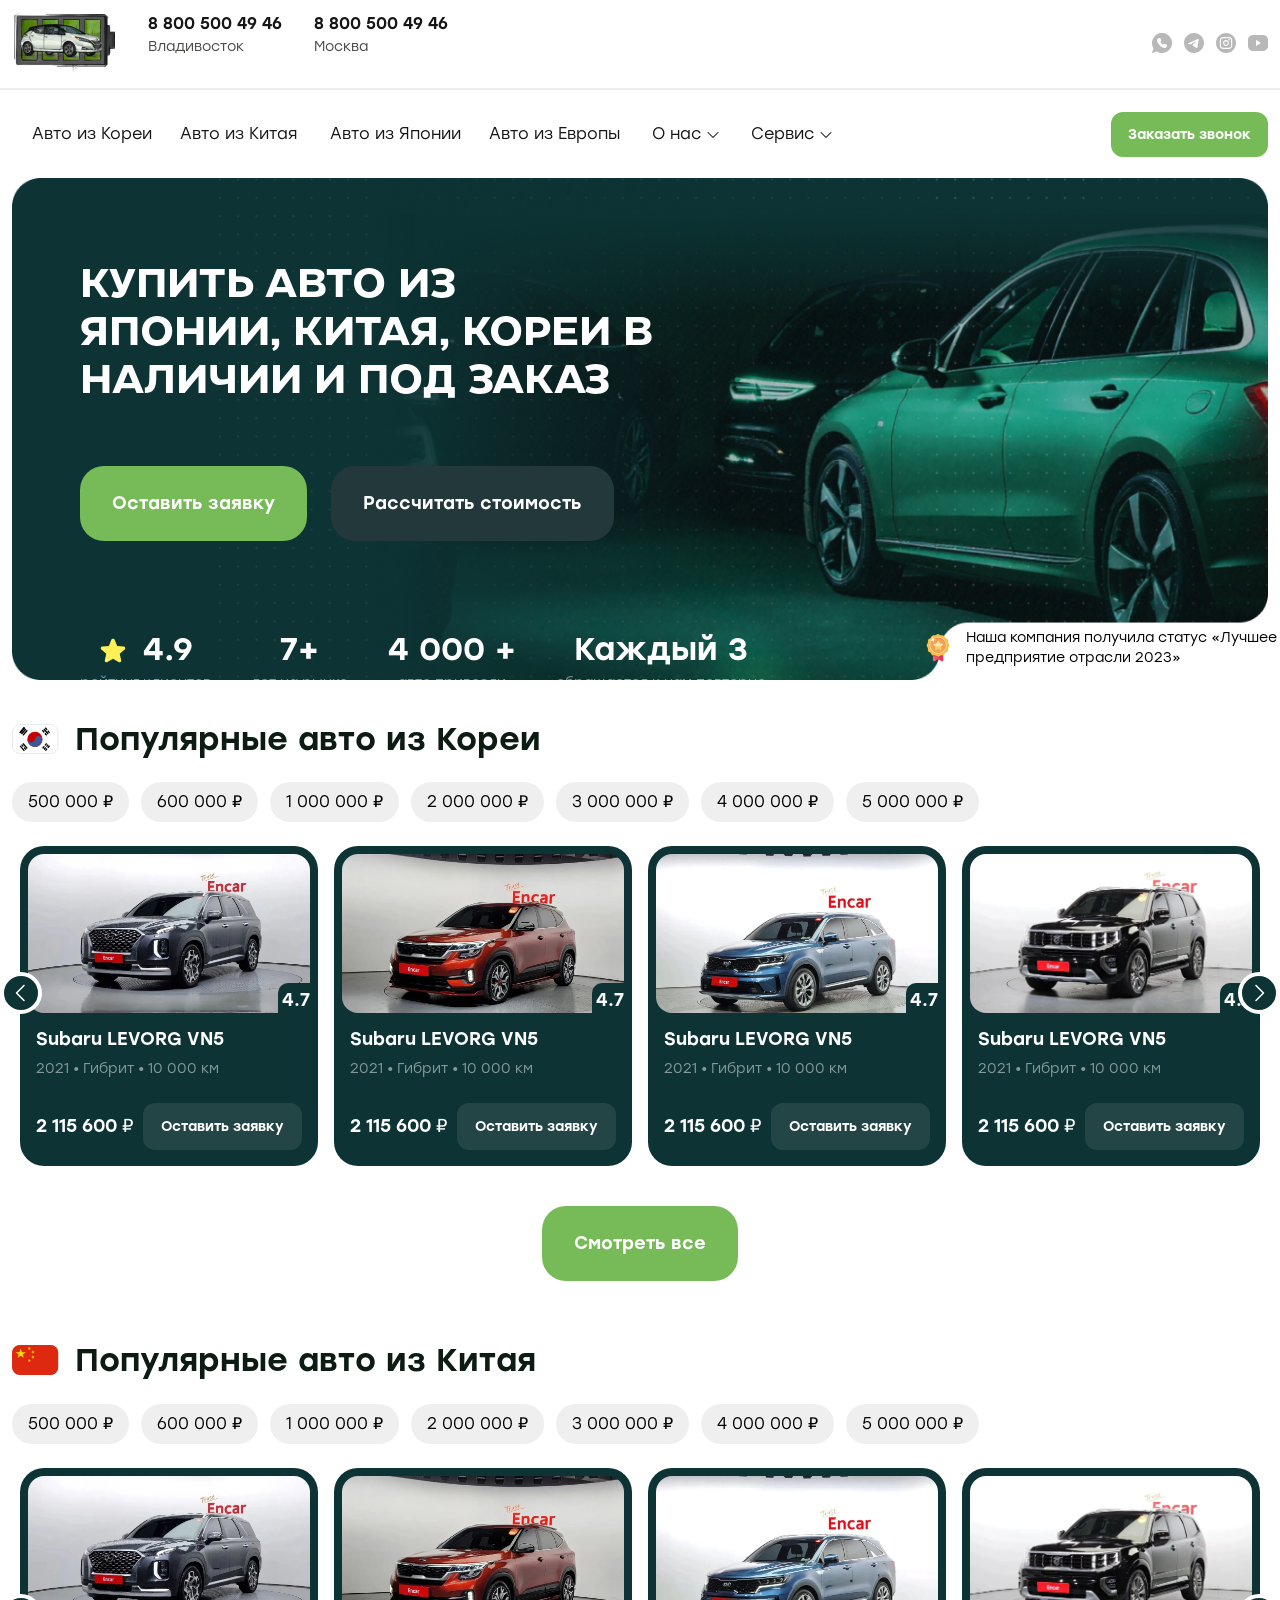
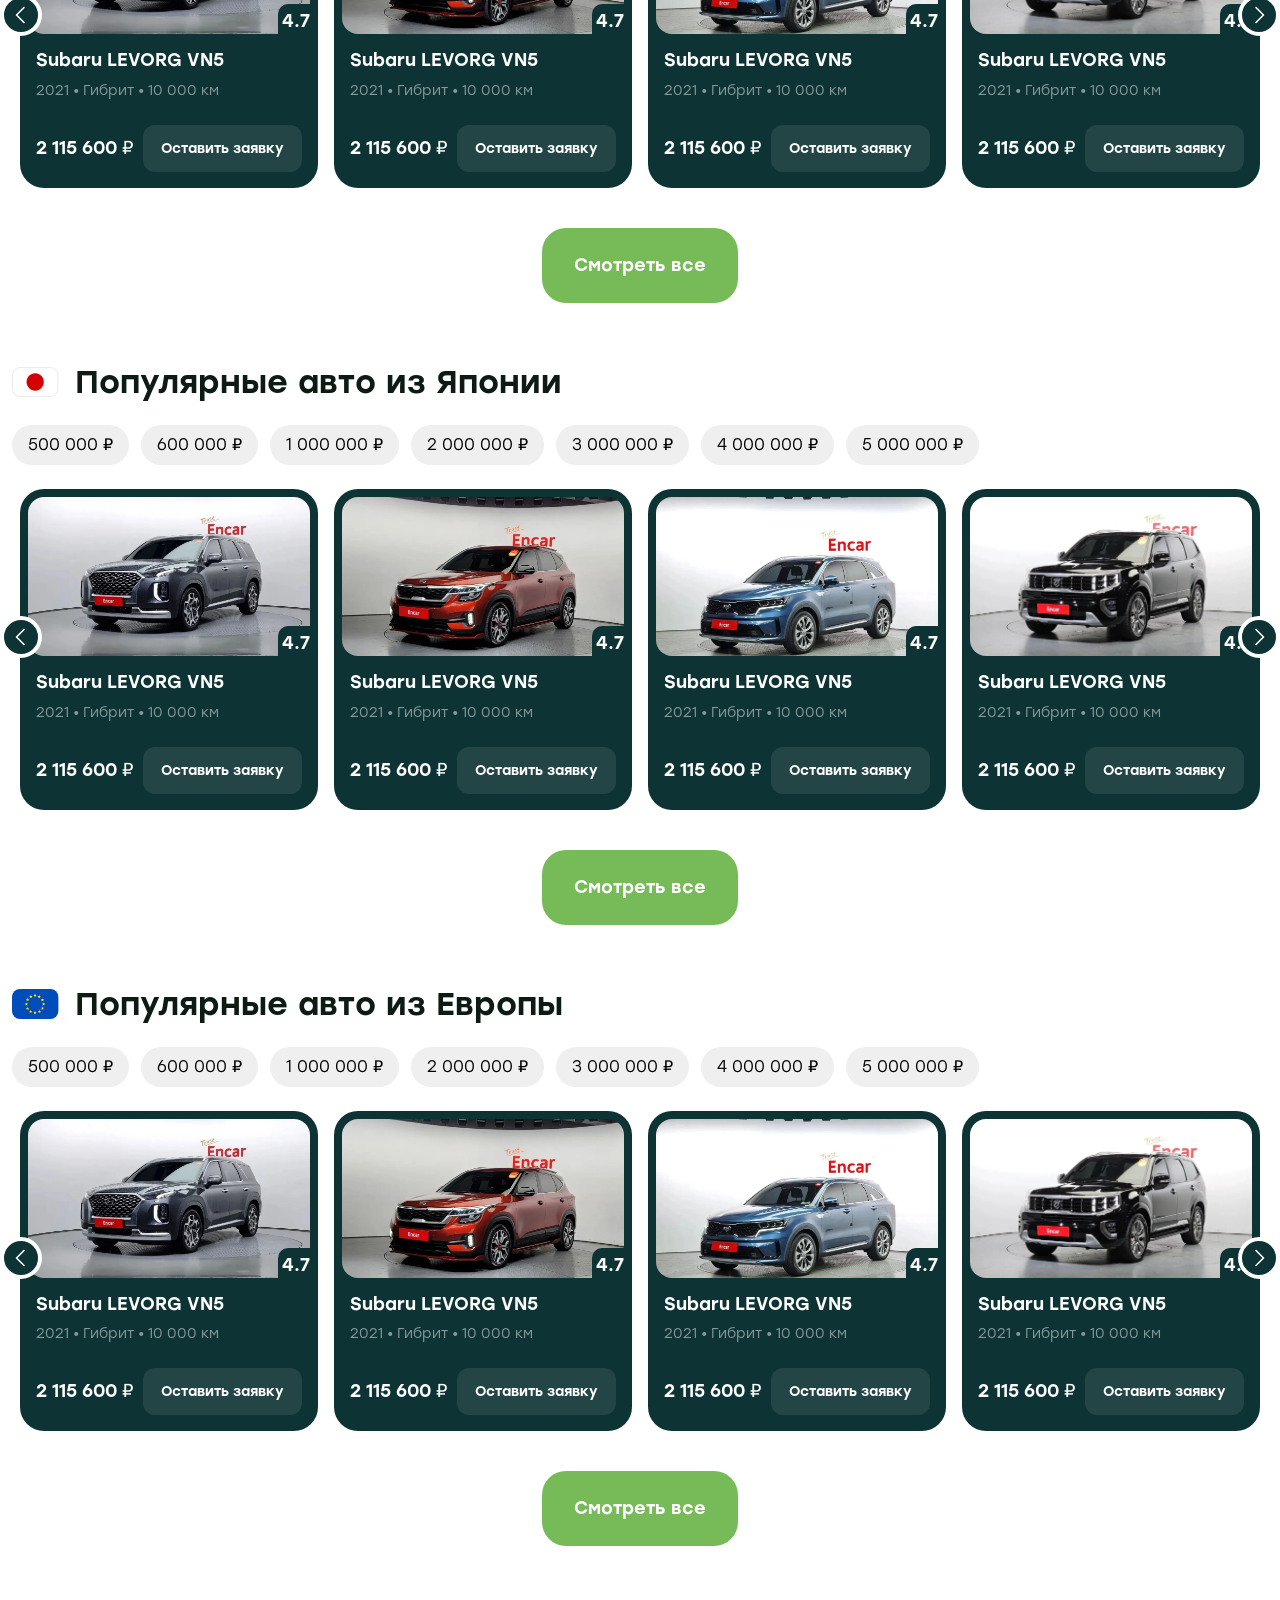
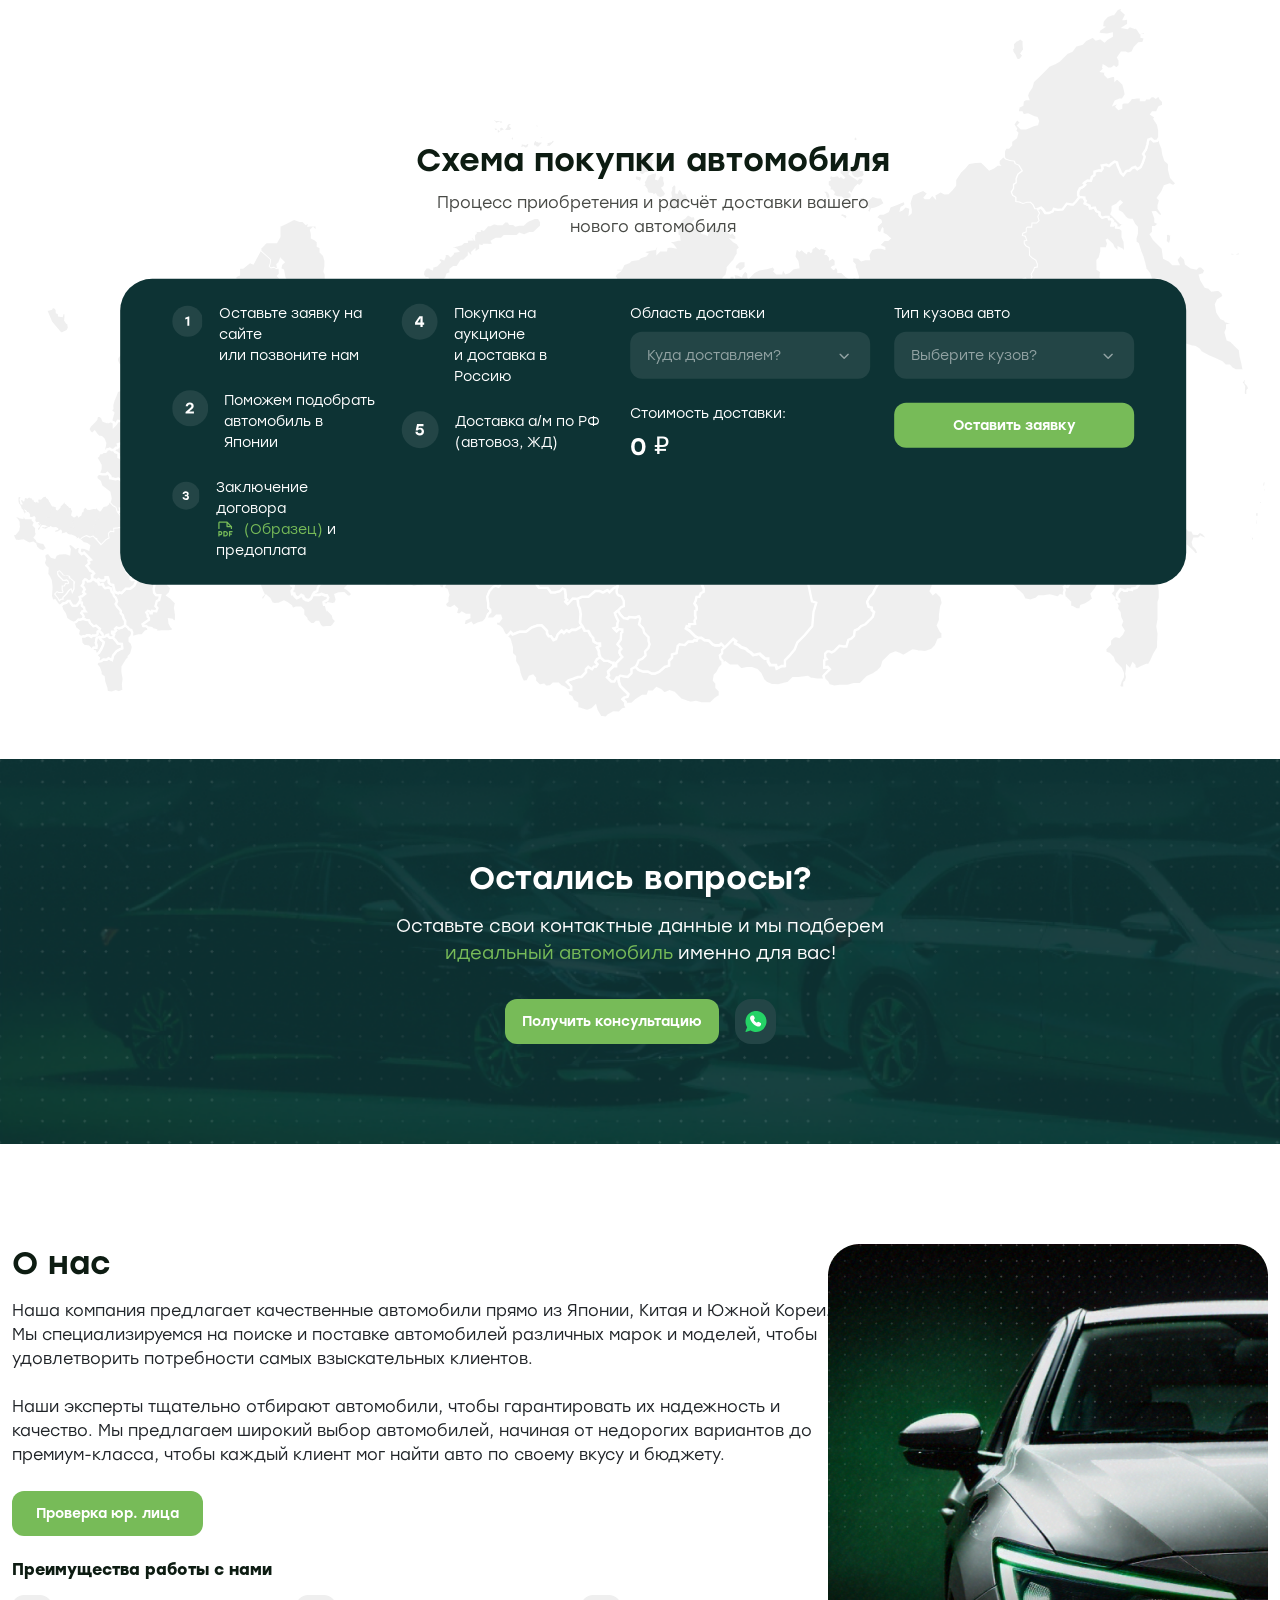
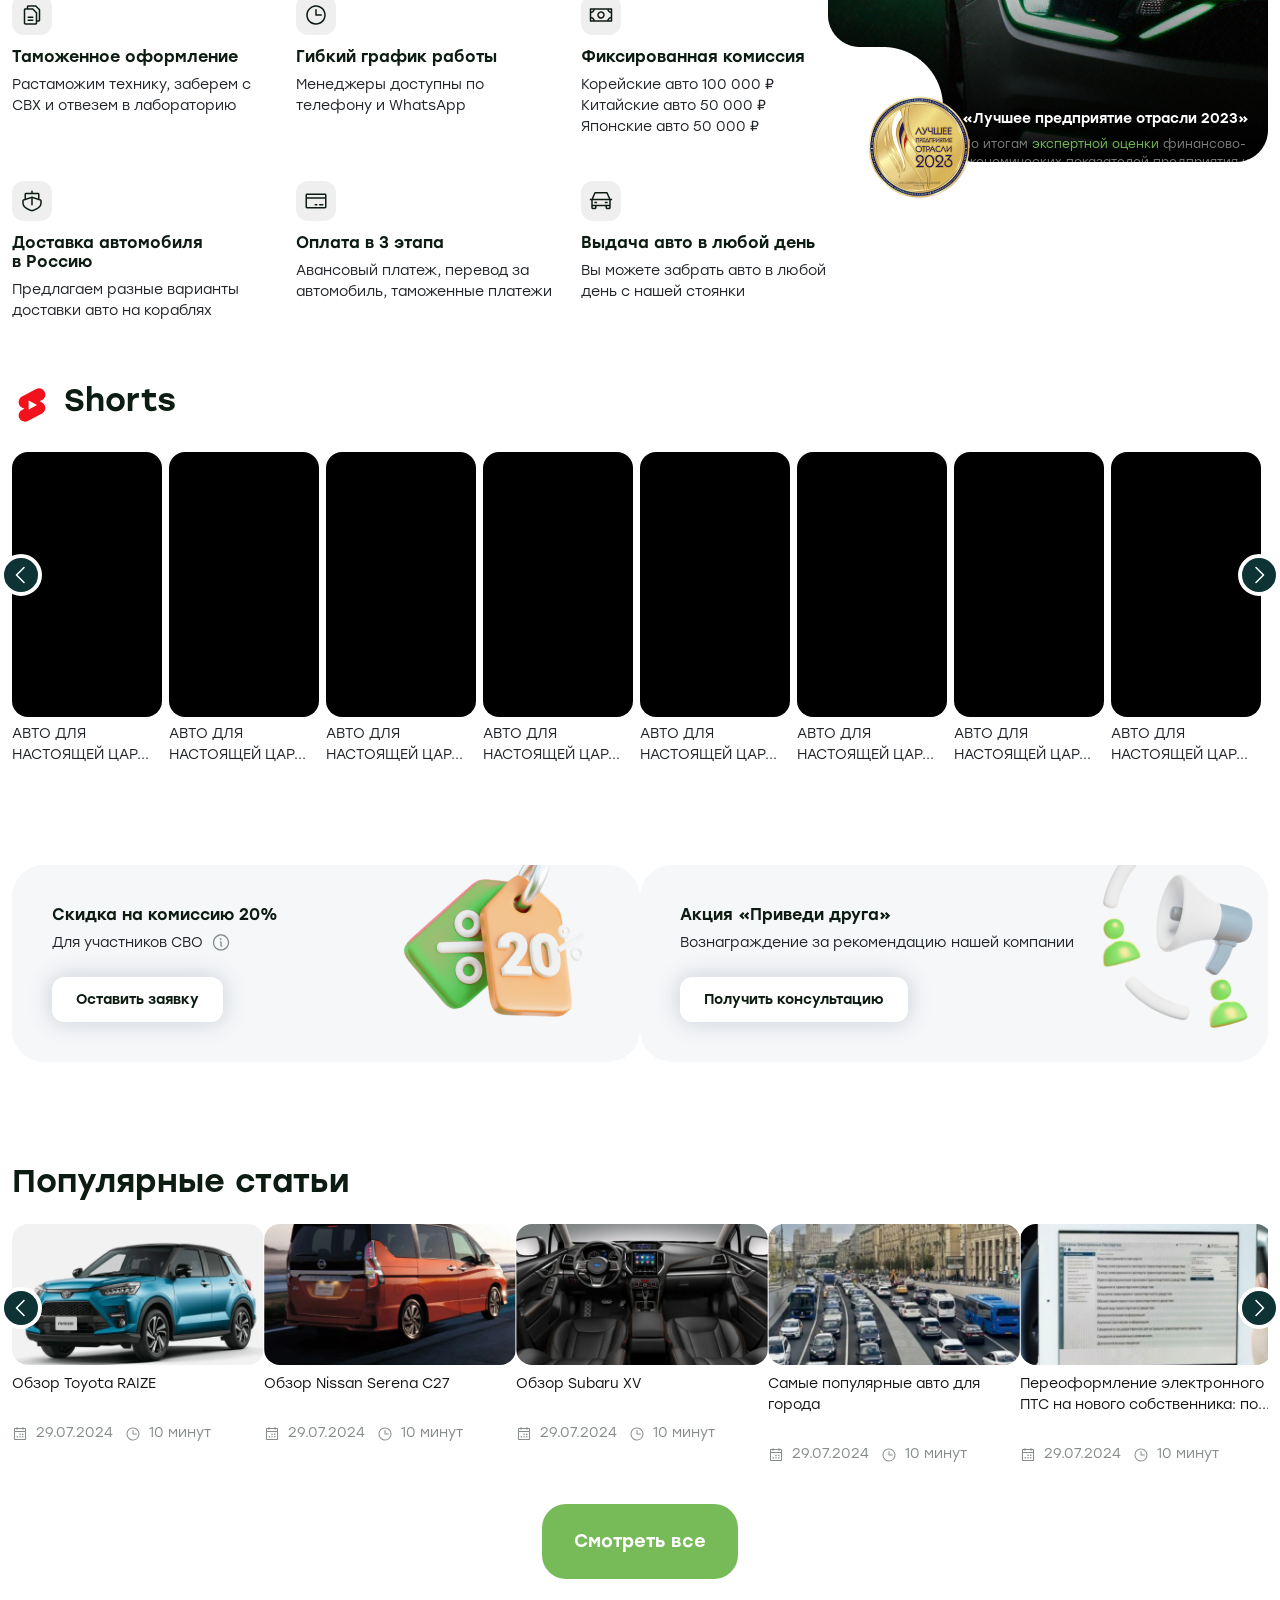
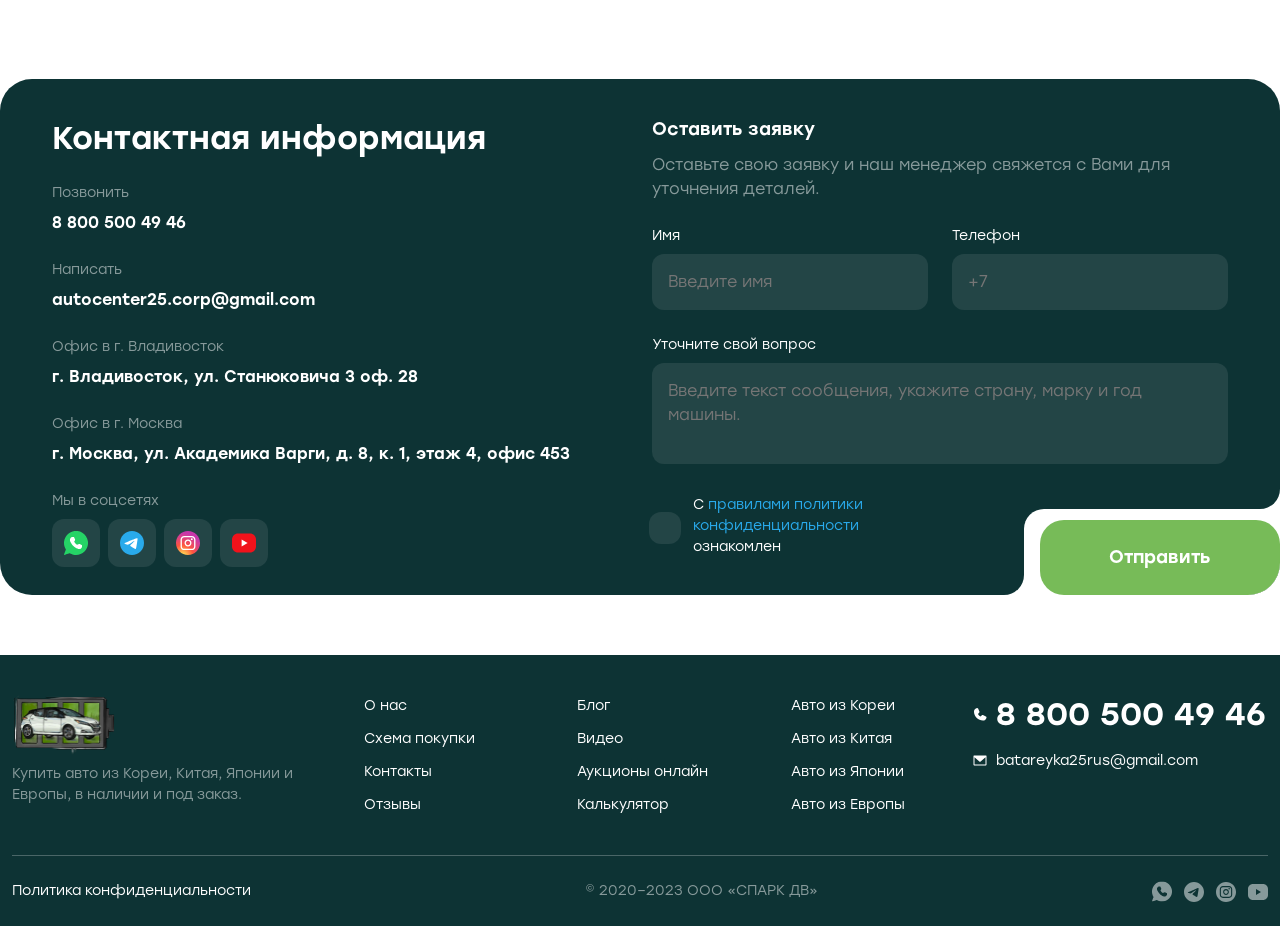
==== commit e83a4c82: "Каталог" ====
--- a/index.html
+++ b/index.html
@@ -102,27 +102,48 @@
                 <div class="collapse navbar-collapse" id="navbarNavDropdown">
                   <ul class="navbar-nav">
                     <li class="nav-item">
-                      <a class="nav-link active" aria-current="page" href="#">Авто из Японии</a>
+                      <a class="nav-link active" aria-current="page" href="#">Авто из Кореи</a>
                     </li>
                     <li class="nav-item">
                       <a class="nav-link" href="#">Авто из Китая </a>
                     </li>
                     <li class="nav-item">
-                      <a class="nav-link" href="#">Авто из Кореи </a>
+                      <a class="nav-link" href="#">Авто из Японии</a>
                     </li>
                     <li class="nav-item">
-                      <a class="nav-link" href="#">Авто в наличии</a>
+                      <a class="nav-link" href="#">Авто из Европы</a>
                     </li>
                     <li class="nav-item">
-                      <a class="nav-link" href="#">О нас</a>
+                      <div class="dropdown">
+                        <button class="btn btn-secondary dropdown-toggle" type="button" data-bs-toggle="dropdown" aria-expanded="false">
+                          О нас
+                          <svg class="ms-1" width="16" height="17" viewBox="0 0 16 17" fill="currentColor" xmlns="http://www.w3.org/2000/svg">
+                            <path d="M13.3538 6.85378L8.35378 11.8538C8.30735 11.9003 8.2522 11.9372 8.1915 11.9623C8.13081 11.9875 8.06574 12.0004 8.00003 12.0004C7.93433 12.0004 7.86926 11.9875 7.80856 11.9623C7.74786 11.9372 7.69272 11.9003 7.64628 11.8538L2.64628 6.85378C2.55246 6.75996 2.49976 6.63272 2.49976 6.50003C2.49976 6.36735 2.55246 6.2401 2.64628 6.14628C2.7401 6.05246 2.86735 5.99976 3.00003 5.99976C3.13272 5.99976 3.25996 6.05246 3.35378 6.14628L8.00003 10.7932L12.6463 6.14628C12.6927 6.09983 12.7479 6.06298 12.8086 6.03784C12.8693 6.0127 12.9343 5.99976 13 5.99976C13.0657 5.99976 13.1308 6.0127 13.1915 6.03784C13.2522 6.06298 13.3073 6.09983 13.3538 6.14628C13.4002 6.19274 13.4371 6.24789 13.4622 6.30859C13.4874 6.36928 13.5003 6.43434 13.5003 6.50003C13.5003 6.56573 13.4874 6.63079 13.4622 6.69148C13.4371 6.75218 13.4002 6.80733 13.3538 6.85378Z"/>
+                          </svg>
+                        </button>
+                        <ul class="dropdown-menu">
+                          <li><a class="dropdown-item" href="#">Действие</a></li>
+                          <li><a class="dropdown-item" href="#">Другое действие</a></li>
+                          <li><a class="dropdown-item" href="#">Что-то еще здесь</a></li>
+                        </ul>
+                      </div>
                     </li>
                     <li class="nav-item">
-                      <a class="nav-link" href="#">Калькулятор </a>
-                    </li>
-                    <li class="nav-item">
-                      <a class="nav-link" href="#">Блог</a>
-                    </li>
-                    
+                      <div class="dropdown">
+                        <button class="dropdown-toggle" type="button" data-bs-toggle="dropdown" aria-expanded="false">
+                          Сервис
+                          <svg class="ms-1" width="16" height="17" viewBox="0 0 16 17" fill="currentColor" xmlns="http://www.w3.org/2000/svg">
+                            <path d="M13.3538 6.85378L8.35378 11.8538C8.30735 11.9003 8.2522 11.9372 8.1915 11.9623C8.13081 11.9875 8.06574 12.0004 8.00003 12.0004C7.93433 12.0004 7.86926 11.9875 7.80856 11.9623C7.74786 11.9372 7.69272 11.9003 7.64628 11.8538L2.64628 6.85378C2.55246 6.75996 2.49976 6.63272 2.49976 6.50003C2.49976 6.36735 2.55246 6.2401 2.64628 6.14628C2.7401 6.05246 2.86735 5.99976 3.00003 5.99976C3.13272 5.99976 3.25996 6.05246 3.35378 6.14628L8.00003 10.7932L12.6463 6.14628C12.6927 6.09983 12.7479 6.06298 12.8086 6.03784C12.8693 6.0127 12.9343 5.99976 13 5.99976C13.0657 5.99976 13.1308 6.0127 13.1915 6.03784C13.2522 6.06298 13.3073 6.09983 13.3538 6.14628C13.4002 6.19274 13.4371 6.24789 13.4622 6.30859C13.4874 6.36928 13.5003 6.43434 13.5003 6.50003C13.5003 6.56573 13.4874 6.63079 13.4622 6.69148C13.4371 6.75218 13.4002 6.80733 13.3538 6.85378Z"/>
+                          </svg>
+                            
+                        </button>
+                        <ul class="dropdown-menu">
+                          <li><a class="dropdown-item" href="#">Действие</a></li>
+                          <li><a class="dropdown-item" href="#">Другое действие</a></li>
+                          <li><a class="dropdown-item" href="#">Что-то еще здесь</a></li>
+                        </ul>
+                      </div>
+                    </li>                  
                   </ul>
                 </div>
               </div>
@@ -151,10 +172,10 @@
       <div class="d-flex align-items-center" style="margin-top: 60px; margin-bottom: 89px">
 
         <button type="button" class="btn general-button me-4" data-bs-toggle="modal" data-bs-target="#exampleModal">
-          Рассчитать стоимость
+          Оставить заявку
         </button>
 
-        <button style="background-color: #22383A !important;" class="general-button">Рассчитать стоимость</button>
+        <button id="id_calculate_the_cost" class="general-button">Рассчитать стоимость</button>
       </div>
 
       <div class="d-flex company-advantages">
@@ -3696,80 +3717,8 @@
       <div class="shorts-slider-video splide" aria-labelledby="carousel-heading">
         <div class="splide__track">
             <ul class="splide__list">
-
-                <li class="splide__slide">
-                  <video controls playsinline>
-                  </video>    
-                  <div class="btns-shorts-active">
-
-                    <div class="volume-btn">
-                      <img id='id_volume_btn' src="./static/img/shorts/volume-shorts.png" alt="icon" data-muted='false'>
-                    </div>
-
-                    <!-- <div class="share-btn">
-                      <svg width="60" height="60" viewBox="0 0 60 60" fill="none" xmlns="http://www.w3.org/2000/svg">
-                        <rect width="60" height="60" rx="30" fill="#234546"/>
-                        <path d="M37.5633 41.4956C36.5024 41.4956 35.485 41.0742 34.7349 40.3241C33.9847 39.5739 33.5633 38.5565 33.5633 37.4956C33.5635 37.2137 33.5903 36.9325 33.6433 36.6556L26.35 33.0156C25.815 33.63 25.1052 34.0664 24.3155 34.2665C23.5258 34.4665 22.6939 34.4207 21.9309 34.1351C21.168 33.8495 20.5104 33.3377 20.0462 32.6683C19.582 31.9988 19.3333 31.2036 19.3333 30.389C19.3333 29.5743 19.582 28.7791 20.0462 28.1096C20.5104 27.4402 21.168 26.9284 21.9309 26.6428C22.6939 26.3572 23.5258 26.3114 24.3155 26.5114C25.1052 26.7115 25.815 27.1479 26.35 27.7623L33.6433 24.1223C33.5903 23.8454 33.5635 23.5642 33.5633 23.2823C33.5753 22.3467 33.9148 21.4448 34.523 20.7337C35.1311 20.0226 35.9693 19.5471 36.8918 19.3901C37.8142 19.2331 38.7625 19.4044 39.5717 19.8743C40.3808 20.3442 40.9997 21.0829 41.3205 21.9619C41.6413 22.8409 41.6439 23.8045 41.3276 24.6852C41.0114 25.5658 40.3965 26.3078 39.5898 26.7819C38.7831 27.256 37.8357 27.4323 36.9124 27.2801C35.9892 27.1279 35.1485 26.6569 34.5366 25.949L27.2433 29.549C27.3759 30.1191 27.3759 30.7121 27.2433 31.2823L34.5366 34.9223C34.9802 34.4265 35.5404 34.0491 36.1666 33.8244C36.7928 33.5996 37.4651 33.5346 38.1228 33.6352C38.7804 33.7358 39.4026 33.9989 39.9329 34.4006C40.4632 34.8023 40.885 35.3299 41.16 35.9357C41.4351 36.5414 41.5547 37.2062 41.508 37.8699C41.4613 38.5335 41.2498 39.1751 40.8927 39.7364C40.5356 40.2977 40.0441 40.7611 39.4628 41.0845C38.8814 41.408 38.2286 41.4881 37.5633 41.4956ZM35.7366 36.6156C35.6182 36.8749 35.559 37.1573 35.5633 37.4423C35.5666 37.926 35.7462 38.3919 36.0684 38.7526C36.3907 39.1133 36.8335 39.344 37.3138 39.4015C37.7941 39.459 38.2789 39.3393 38.6772 39.0649C39.0755 38.7904 39.36 38.3801 39.4773 37.9108C39.5946 37.4415 39.5367 36.9456 39.3144 36.516C39.0921 36.0864 38.7207 35.7526 38.2699 35.5773C37.819 35.402 37.3197 35.3972 36.8656 35.5639C36.4115 35.7305 36.0338 36.057 35.8033 36.4823L35.7366 36.6156ZM23.3366 28.389C22.8062 28.389 22.2975 28.5997 21.9224 28.9747C21.5474 29.3498 21.3366 29.8585 21.3366 30.389C21.3366 30.9194 21.5474 31.4281 21.9224 31.8032C22.2975 32.1783 22.8062 32.389 23.3366 32.389C23.6959 32.3871 24.0481 32.2899 24.3574 32.1071C24.6666 31.9244 24.9218 31.6627 25.0966 31.349C25.2112 31.0884 25.2704 30.6736 25.2704 30.389C25.2704 30.1043 25.2112 29.8228 25.0966 29.5623C24.9398 29.2236 24.6924 28.9348 24.3819 28.7278C24.0713 28.5208 23.7096 28.4035 23.3366 28.389ZM35.8033 24.2423C36.0357 24.6746 36.418 25.0071 36.8783 25.1773C37.3386 25.3475 37.8453 25.3438 38.303 25.1667C38.7608 24.9896 39.1381 24.6514 39.364 24.2157C39.5899 23.78 39.6489 23.2768 39.5299 22.8007C39.4108 22.3245 39.122 21.9083 38.7176 21.6301C38.3132 21.352 37.8212 21.2312 37.3339 21.2903C36.8467 21.3495 36.3979 21.5846 36.0718 21.9514C35.7458 22.3182 35.5649 22.7915 35.5633 23.2823C35.5573 23.5632 35.6166 23.8416 35.7366 24.0956L35.8033 24.2423Z" fill="white" fill-opacity="0.6"/>
-                      </svg>
-                    </div> -->
-                  </div>
-                </li>
-
-                <li class="splide__slide">
-                  <video controls playsinline>
-                  </video>
-                  <div class="btns-shorts-active">
-
-                    <div class="volume-btn">
-                      <img id="id_volume_btn" src="./static/img/shorts/volume-shorts.png" alt="icon">
-                    </div>
-
-                    <!-- <div class="share-btn">
-                      <svg width="60" height="60" viewBox="0 0 60 60" fill="none" xmlns="http://www.w3.org/2000/svg">
-                        <rect width="60" height="60" rx="30" fill="#234546"/>
-                        <path d="M37.5633 41.4956C36.5024 41.4956 35.485 41.0742 34.7349 40.3241C33.9847 39.5739 33.5633 38.5565 33.5633 37.4956C33.5635 37.2137 33.5903 36.9325 33.6433 36.6556L26.35 33.0156C25.815 33.63 25.1052 34.0664 24.3155 34.2665C23.5258 34.4665 22.6939 34.4207 21.9309 34.1351C21.168 33.8495 20.5104 33.3377 20.0462 32.6683C19.582 31.9988 19.3333 31.2036 19.3333 30.389C19.3333 29.5743 19.582 28.7791 20.0462 28.1096C20.5104 27.4402 21.168 26.9284 21.9309 26.6428C22.6939 26.3572 23.5258 26.3114 24.3155 26.5114C25.1052 26.7115 25.815 27.1479 26.35 27.7623L33.6433 24.1223C33.5903 23.8454 33.5635 23.5642 33.5633 23.2823C33.5753 22.3467 33.9148 21.4448 34.523 20.7337C35.1311 20.0226 35.9693 19.5471 36.8918 19.3901C37.8142 19.2331 38.7625 19.4044 39.5717 19.8743C40.3808 20.3442 40.9997 21.0829 41.3205 21.9619C41.6413 22.8409 41.6439 23.8045 41.3276 24.6852C41.0114 25.5658 40.3965 26.3078 39.5898 26.7819C38.7831 27.256 37.8357 27.4323 36.9124 27.2801C35.9892 27.1279 35.1485 26.6569 34.5366 25.949L27.2433 29.549C27.3759 30.1191 27.3759 30.7121 27.2433 31.2823L34.5366 34.9223C34.9802 34.4265 35.5404 34.0491 36.1666 33.8244C36.7928 33.5996 37.4651 33.5346 38.1228 33.6352C38.7804 33.7358 39.4026 33.9989 39.9329 34.4006C40.4632 34.8023 40.885 35.3299 41.16 35.9357C41.4351 36.5414 41.5547 37.2062 41.508 37.8699C41.4613 38.5335 41.2498 39.1751 40.8927 39.7364C40.5356 40.2977 40.0441 40.7611 39.4628 41.0845C38.8814 41.408 38.2286 41.4881 37.5633 41.4956ZM35.7366 36.6156C35.6182 36.8749 35.559 37.1573 35.5633 37.4423C35.5666 37.926 35.7462 38.3919 36.0684 38.7526C36.3907 39.1133 36.8335 39.344 37.3138 39.4015C37.7941 39.459 38.2789 39.3393 38.6772 39.0649C39.0755 38.7904 39.36 38.3801 39.4773 37.9108C39.5946 37.4415 39.5367 36.9456 39.3144 36.516C39.0921 36.0864 38.7207 35.7526 38.2699 35.5773C37.819 35.402 37.3197 35.3972 36.8656 35.5639C36.4115 35.7305 36.0338 36.057 35.8033 36.4823L35.7366 36.6156ZM23.3366 28.389C22.8062 28.389 22.2975 28.5997 21.9224 28.9747C21.5474 29.3498 21.3366 29.8585 21.3366 30.389C21.3366 30.9194 21.5474 31.4281 21.9224 31.8032C22.2975 32.1783 22.8062 32.389 23.3366 32.389C23.6959 32.3871 24.0481 32.2899 24.3574 32.1071C24.6666 31.9244 24.9218 31.6627 25.0966 31.349C25.2112 31.0884 25.2704 30.6736 25.2704 30.389C25.2704 30.1043 25.2112 29.8228 25.0966 29.5623C24.9398 29.2236 24.6924 28.9348 24.3819 28.7278C24.0713 28.5208 23.7096 28.4035 23.3366 28.389ZM35.8033 24.2423C36.0357 24.6746 36.418 25.0071 36.8783 25.1773C37.3386 25.3475 37.8453 25.3438 38.303 25.1667C38.7608 24.9896 39.1381 24.6514 39.364 24.2157C39.5899 23.78 39.6489 23.2768 39.5299 22.8007C39.4108 22.3245 39.122 21.9083 38.7176 21.6301C38.3132 21.352 37.8212 21.2312 37.3339 21.2903C36.8467 21.3495 36.3979 21.5846 36.0718 21.9514C35.7458 22.3182 35.5649 22.7915 35.5633 23.2823C35.5573 23.5632 35.6166 23.8416 35.7366 24.0956L35.8033 24.2423Z" fill="white" fill-opacity="0.6"/>
-                      </svg>
-                    </div> -->
-                  </div>    
-                </li>
                 
-                <li class="splide__slide">
-                  <video controls playsinline>
-                  </video>
-                  <div class="btns-shorts-active">
-
-                    <div class="volume-btn">
-                      <img id="id_volume_btn" src="./static/img/shorts/volume-shorts.png" alt="icon">
-                    </div>
-
-                    <!-- <div class="share-btn">
-                      <svg width="60" height="60" viewBox="0 0 60 60" fill="none" xmlns="http://www.w3.org/2000/svg">
-                        <rect width="60" height="60" rx="30" fill="#234546"/>
-                        <path d="M37.5633 41.4956C36.5024 41.4956 35.485 41.0742 34.7349 40.3241C33.9847 39.5739 33.5633 38.5565 33.5633 37.4956C33.5635 37.2137 33.5903 36.9325 33.6433 36.6556L26.35 33.0156C25.815 33.63 25.1052 34.0664 24.3155 34.2665C23.5258 34.4665 22.6939 34.4207 21.9309 34.1351C21.168 33.8495 20.5104 33.3377 20.0462 32.6683C19.582 31.9988 19.3333 31.2036 19.3333 30.389C19.3333 29.5743 19.582 28.7791 20.0462 28.1096C20.5104 27.4402 21.168 26.9284 21.9309 26.6428C22.6939 26.3572 23.5258 26.3114 24.3155 26.5114C25.1052 26.7115 25.815 27.1479 26.35 27.7623L33.6433 24.1223C33.5903 23.8454 33.5635 23.5642 33.5633 23.2823C33.5753 22.3467 33.9148 21.4448 34.523 20.7337C35.1311 20.0226 35.9693 19.5471 36.8918 19.3901C37.8142 19.2331 38.7625 19.4044 39.5717 19.8743C40.3808 20.3442 40.9997 21.0829 41.3205 21.9619C41.6413 22.8409 41.6439 23.8045 41.3276 24.6852C41.0114 25.5658 40.3965 26.3078 39.5898 26.7819C38.7831 27.256 37.8357 27.4323 36.9124 27.2801C35.9892 27.1279 35.1485 26.6569 34.5366 25.949L27.2433 29.549C27.3759 30.1191 27.3759 30.7121 27.2433 31.2823L34.5366 34.9223C34.9802 34.4265 35.5404 34.0491 36.1666 33.8244C36.7928 33.5996 37.4651 33.5346 38.1228 33.6352C38.7804 33.7358 39.4026 33.9989 39.9329 34.4006C40.4632 34.8023 40.885 35.3299 41.16 35.9357C41.4351 36.5414 41.5547 37.2062 41.508 37.8699C41.4613 38.5335 41.2498 39.1751 40.8927 39.7364C40.5356 40.2977 40.0441 40.7611 39.4628 41.0845C38.8814 41.408 38.2286 41.4881 37.5633 41.4956ZM35.7366 36.6156C35.6182 36.8749 35.559 37.1573 35.5633 37.4423C35.5666 37.926 35.7462 38.3919 36.0684 38.7526C36.3907 39.1133 36.8335 39.344 37.3138 39.4015C37.7941 39.459 38.2789 39.3393 38.6772 39.0649C39.0755 38.7904 39.36 38.3801 39.4773 37.9108C39.5946 37.4415 39.5367 36.9456 39.3144 36.516C39.0921 36.0864 38.7207 35.7526 38.2699 35.5773C37.819 35.402 37.3197 35.3972 36.8656 35.5639C36.4115 35.7305 36.0338 36.057 35.8033 36.4823L35.7366 36.6156ZM23.3366 28.389C22.8062 28.389 22.2975 28.5997 21.9224 28.9747C21.5474 29.3498 21.3366 29.8585 21.3366 30.389C21.3366 30.9194 21.5474 31.4281 21.9224 31.8032C22.2975 32.1783 22.8062 32.389 23.3366 32.389C23.6959 32.3871 24.0481 32.2899 24.3574 32.1071C24.6666 31.9244 24.9218 31.6627 25.0966 31.349C25.2112 31.0884 25.2704 30.6736 25.2704 30.389C25.2704 30.1043 25.2112 29.8228 25.0966 29.5623C24.9398 29.2236 24.6924 28.9348 24.3819 28.7278C24.0713 28.5208 23.7096 28.4035 23.3366 28.389ZM35.8033 24.2423C36.0357 24.6746 36.418 25.0071 36.8783 25.1773C37.3386 25.3475 37.8453 25.3438 38.303 25.1667C38.7608 24.9896 39.1381 24.6514 39.364 24.2157C39.5899 23.78 39.6489 23.2768 39.5299 22.8007C39.4108 22.3245 39.122 21.9083 38.7176 21.6301C38.3132 21.352 37.8212 21.2312 37.3339 21.2903C36.8467 21.3495 36.3979 21.5846 36.0718 21.9514C35.7458 22.3182 35.5649 22.7915 35.5633 23.2823C35.5573 23.5632 35.6166 23.8416 35.7366 24.0956L35.8033 24.2423Z" fill="white" fill-opacity="0.6"/>
-                      </svg>
-                    </div> -->
-                  </div>    
-                </li>
-
-                <li class="splide__slide">
-                  <video controls playsinline>
-                  </video>
-                  <div class="btns-shorts-active">
-
-                    <div class="volume-btn">
-                      <img id="id_volume_btn" src="./static/img/shorts/volume-shorts.png" alt="icon">
-                    </div>
-
-                    <!-- <div class="share-btn">
-                      <svg width="60" height="60" viewBox="0 0 60 60" fill="none" xmlns="http://www.w3.org/2000/svg">
-                        <rect width="60" height="60" rx="30" fill="#234546"/>
-                        <path d="M37.5633 41.4956C36.5024 41.4956 35.485 41.0742 34.7349 40.3241C33.9847 39.5739 33.5633 38.5565 33.5633 37.4956C33.5635 37.2137 33.5903 36.9325 33.6433 36.6556L26.35 33.0156C25.815 33.63 25.1052 34.0664 24.3155 34.2665C23.5258 34.4665 22.6939 34.4207 21.9309 34.1351C21.168 33.8495 20.5104 33.3377 20.0462 32.6683C19.582 31.9988 19.3333 31.2036 19.3333 30.389C19.3333 29.5743 19.582 28.7791 20.0462 28.1096C20.5104 27.4402 21.168 26.9284 21.9309 26.6428C22.6939 26.3572 23.5258 26.3114 24.3155 26.5114C25.1052 26.7115 25.815 27.1479 26.35 27.7623L33.6433 24.1223C33.5903 23.8454 33.5635 23.5642 33.5633 23.2823C33.5753 22.3467 33.9148 21.4448 34.523 20.7337C35.1311 20.0226 35.9693 19.5471 36.8918 19.3901C37.8142 19.2331 38.7625 19.4044 39.5717 19.8743C40.3808 20.3442 40.9997 21.0829 41.3205 21.9619C41.6413 22.8409 41.6439 23.8045 41.3276 24.6852C41.0114 25.5658 40.3965 26.3078 39.5898 26.7819C38.7831 27.256 37.8357 27.4323 36.9124 27.2801C35.9892 27.1279 35.1485 26.6569 34.5366 25.949L27.2433 29.549C27.3759 30.1191 27.3759 30.7121 27.2433 31.2823L34.5366 34.9223C34.9802 34.4265 35.5404 34.0491 36.1666 33.8244C36.7928 33.5996 37.4651 33.5346 38.1228 33.6352C38.7804 33.7358 39.4026 33.9989 39.9329 34.4006C40.4632 34.8023 40.885 35.3299 41.16 35.9357C41.4351 36.5414 41.5547 37.2062 41.508 37.8699C41.4613 38.5335 41.2498 39.1751 40.8927 39.7364C40.5356 40.2977 40.0441 40.7611 39.4628 41.0845C38.8814 41.408 38.2286 41.4881 37.5633 41.4956ZM35.7366 36.6156C35.6182 36.8749 35.559 37.1573 35.5633 37.4423C35.5666 37.926 35.7462 38.3919 36.0684 38.7526C36.3907 39.1133 36.8335 39.344 37.3138 39.4015C37.7941 39.459 38.2789 39.3393 38.6772 39.0649C39.0755 38.7904 39.36 38.3801 39.4773 37.9108C39.5946 37.4415 39.5367 36.9456 39.3144 36.516C39.0921 36.0864 38.7207 35.7526 38.2699 35.5773C37.819 35.402 37.3197 35.3972 36.8656 35.5639C36.4115 35.7305 36.0338 36.057 35.8033 36.4823L35.7366 36.6156ZM23.3366 28.389C22.8062 28.389 22.2975 28.5997 21.9224 28.9747C21.5474 29.3498 21.3366 29.8585 21.3366 30.389C21.3366 30.9194 21.5474 31.4281 21.9224 31.8032C22.2975 32.1783 22.8062 32.389 23.3366 32.389C23.6959 32.3871 24.0481 32.2899 24.3574 32.1071C24.6666 31.9244 24.9218 31.6627 25.0966 31.349C25.2112 31.0884 25.2704 30.6736 25.2704 30.389C25.2704 30.1043 25.2112 29.8228 25.0966 29.5623C24.9398 29.2236 24.6924 28.9348 24.3819 28.7278C24.0713 28.5208 23.7096 28.4035 23.3366 28.389ZM35.8033 24.2423C36.0357 24.6746 36.418 25.0071 36.8783 25.1773C37.3386 25.3475 37.8453 25.3438 38.303 25.1667C38.7608 24.9896 39.1381 24.6514 39.364 24.2157C39.5899 23.78 39.6489 23.2768 39.5299 22.8007C39.4108 22.3245 39.122 21.9083 38.7176 21.6301C38.3132 21.352 37.8212 21.2312 37.3339 21.2903C36.8467 21.3495 36.3979 21.5846 36.0718 21.9514C35.7458 22.3182 35.5649 22.7915 35.5633 23.2823C35.5573 23.5632 35.6166 23.8416 35.7366 24.0956L35.8033 24.2423Z" fill="white" fill-opacity="0.6"/>
-                      </svg>
-                    </div> -->
-                  </div>    
-                </li>
-                
-              </ul>
+            </ul>
         </div>
       </div>      
     </div>
@@ -4911,21 +4860,7 @@
 </script>
 
 <!-- Фиксированный header -->
-<script>
-  const navbar = $("#fixed-navbar");
-  const offsetTopNavbar = navbar.offset().top;
-  const header = $(".header");
-
-  $(window).scroll(function () {
-    if ($(window).scrollTop() > offsetTopNavbar) {
-      navbar.addClass("fixed");
-      header.css('margin-bottom', '93px');
-    } else {
-      navbar.removeClass("fixed");
-      header.css('margin-bottom', '16px');
-    }
-  });
-</script>
+<script src="./static/js/fixedHeader.js"></script>
 
 <!-- Калькулятор доставки -->
 <script>
@@ -5022,7 +4957,6 @@
   tooltip_svg.addEventListener('mousemove', () =>{
     var tooltip = document.querySelector('.tooltip-inner');
     var tooltip = document.querySelector('.tooltip-inner');
-    console.log(tooltip)
     if(tooltip){
       tooltip.innerHTML = `
       Корейские авто <strike>100 000 ₽</strike> 80 000 ₽
@@ -5038,62 +4972,69 @@
 <script>
   // Вертикальный слайдер для Shorts
   const shortsSplider = new Splide('.splide', {
+    type: 'loop',
     direction: 'ttb',
     height: '800px',
     arrows: false,
     pagination: false,
-  })
-  .mount();
+    wheel: true,
+  });
 
   const sliderShorts = document.querySelectorAll('.slider-shorts-youtube .slick-slide');
-  const sliderSlickShorts = [];
   let countSliderShorts = 0;
-  for (i = 0; i < sliderShorts.length; i++) {
+  for (let i = 0; i < sliderShorts.length; i++) {
     if (sliderShorts[i].classList.contains('slick-cloned')) {
       continue;
     }
     countSliderShorts++;
+
     sliderShorts[i].querySelector('video').setAttribute('id', `id_slider_shorts_youtube_${countSliderShorts}`);
-
-
+    document.querySelector('.splide__list').appendChild(createLiSlideSplide(countSliderShorts));
   }
-
-
+  
   // Инициализация видеоплееров Plyr
   const players = document.querySelectorAll('.splide__slide video');
+  let splideSlide = 1;
+
 
   players.forEach((player, index) => {
-
-    player.setAttribute('id', `id_video_player_${index+1}`);
-    new Plyr(`#id_video_player_${index+1}`, { ratio: '9:16', loop: {active: true}, fullscreen: {enabled: false,}, controls: [],}
+    if (splideSlide === 5) splideSlide = 1;
+
+    new Plyr(`#id_video_player_${index + 1}`, { ratio: '9:16', loop: {active: true}, fullscreen: {enabled: false,}, controls: [],}
     ).source = {
       type: 'video',
-      title: `video_${index}`,
+      title: `video_${index + 1}`,
       sources: [
       {
-        src: `./static/video/video_${index+1}.mp4`,
+        src: `./static/video/video_${splideSlide}.mp4`,
         type: 'video/mp4',
       }],
     }
     
-    players[index].plyr.muted = false;
+    splideSlide++;
+    player.plyr.muted = false;
   });
+
+  shortsSplider.mount();
 
   // Модальное окно Shorts и кнопка закрытия
   const modalShorts = document.getElementById('id_youtube_shorts_modal');
   const btnCloseShorts = document.getElementById('id_close_shorts');
   
   // Инициализация кнопоки выключения звука
-  const btnVolume = document.querySelectorAll('.volume-btn');
-  btnVolume.forEach((btn)=> {
+  const btnsVolume = document.querySelectorAll('.volume-btn');
+  btnsVolume.forEach((btn)=> {
     btn.addEventListener("click", mutedVideo);
   })
 
   // Открыть модальное окно
-  document.querySelector('.logo-footer').addEventListener('click', ()=> {
-    modalShorts.classList.add('youtube-shorts-modal-show');
-    videoPlayback();
-  });
+  for (let i = 0; i < players.length; i++) {
+  document.querySelector(`#id_slider_shorts_youtube_${i + 1}`).addEventListener('click', () => {
+      modalShorts.classList.add('youtube-shorts-modal-show');
+      shortsSplider.go(i);
+      videoPlayback();
+    });
+  }
 
   // Закрыть модальное окно и прекратить воспроизведение
   btnCloseShorts.addEventListener('click', () => {
@@ -5110,18 +5051,21 @@
 
   function videoPlayback () {
     const slides = document.querySelectorAll('.splide__slide');
-
-    slides.forEach((slide, index) => {
-      if (slide.classList.contains('is-prev')) {
-        players[index].plyr.stop();
+    let count = 0;
+    for (let i = 0; i < slides.length; i++) {
+      if (slides[i].classList.contains('splide__slide--clone')) {
+        continue;
       }
-      if (slide.classList.contains('is-active')) {
-        players[index].plyr.play();
+
+      if (slides[i].classList.contains('is-active')) {
+        players[count].plyr.play();
+        
+      } else {
+        players[count].plyr.stop();
       }
-      if (slide.classList.contains('is-next')) {
-        players[index].plyr.stop();
-      }
-    });
+      count++;
+    }
+    
   }
 
   function mutedVideo () {
@@ -5142,8 +5086,36 @@
     }
   }
 
-  function createLiSlideSplide() {
-    
+  function createLiSlideSplide(idVideo) {
+    const slide = document.createElement('li');
+    slide.classList.add('splide__slide');
+
+    // Элемен видео
+    const video = document.createElement('video');
+    video.controls = true;
+    video.playsinline = true;
+    video.setAttribute("id", `id_video_player_${idVideo}`)
+    slide.appendChild(video);
+
+    // Контейнер для кнопок соц.активности
+    const btnsContainer = document.createElement('div');
+    btnsContainer.classList.add('btns-shorts-active');
+
+    // Кнопка громкости
+    const volumeBtn = document.createElement('div');
+    volumeBtn.classList.add('volume-btn');
+
+    const volumeImg = document.createElement('img');
+    volumeImg.id = 'id_volume_btn';
+    volumeImg.src = './static/img/shorts/volume-shorts.png';
+    volumeImg.alt = 'icon';
+    volumeImg.dataset.muted = 'false';
+    volumeBtn.appendChild(volumeImg);
+
+    btnsContainer.appendChild(volumeBtn);
+    slide.appendChild(btnsContainer);
+
+    return slide;
   }
 </script>
 </html>
--- a/static/style/style.css
+++ b/static/style/style.css
@@ -124,7 +124,7 @@
 }
 
 .general-button:hover {
-  background: #629a48 !important;
+  background: #6EAC51 !important;
   transition: background-color .5s ease-in-out;
 }
 
@@ -132,17 +132,18 @@
   padding: 12px 16px !important;
   font-size: 16px !important;
   border-radius: 12px !important;
-  background: #EFEFEF !important;
+  background-color: #EFEFEF !important;
   text-align: center !important;
   color: #000000 !important;
   border: none !important;
-  outline: 0px solid #77BB58  !important;
-  transition: outline .3s ease-in-out;
+  outline: none !important;
+  transition: color .3s ease-in-out, background-color .3s ease-in-out;
 }
 
 .filter-catalog-button:hover {
-  outline: 2px solid #77BB58 !important;
-  transition: outline .3s ease-in-out;
+  background-color: #234546 !important;
+  color: #FFFFFF !important;
+  transition: color .3s ease-in-out, background-color .3s ease-in-out;
 }
 
 .filter-catalog-button-active {
@@ -153,6 +154,10 @@
   padding: 8px 8px 16px 8px;
   background-color: #0D3334;
   border-radius: 24px;
+}
+
+.product-card:hover {
+  cursor: pointer;
 }
 
 .product-card h2 {
@@ -207,10 +212,10 @@
   transition: background-color  .5s ease-in-out;
 }
 
-.product-card-button:hover {
-  background-color: #3d797b;
+.product-card:hover .product-card-button {
+  background-color: #77BB58;
   transition: background-color color .5s ease-in-out;
-}
+} 
 
 .product-card-car-rating {
   position: relative;
@@ -228,7 +233,7 @@
   font-weight: 500;
   color: #F9F9F9;
   position: absolute;
-  bottom: 0;
+  bottom: -1px;
   right: 0;
 }
 
@@ -242,6 +247,12 @@
   top: 45%;
   left: 0;
   z-index: 1;
+  transition: background-color .5s ease-in-out;
+}
+
+.custom-prev-arrow:hover {
+  background-color: #77BB58;
+  transition: background-color .5s ease-in-out;
 }
 
 .custom-next-arrow {
@@ -255,6 +266,12 @@
   top: 45%;
   right: 0;
   z-index: 1;
+  transition: background-color .5s ease-in-out;
+}
+
+.custom-next-arrow:hover {
+  background-color: #77BB58;
+  transition: background-color .5s ease-in-out;
 }
 
 .fixed {
@@ -440,7 +457,7 @@
 }
 
 header .header-icons svg:hover {
-  fill: #d8d7d7;
+  fill: #77BB58;
   transition: fill .5s ease-in-out;
 }
 
@@ -448,6 +465,34 @@
   font-size: 16px;
   color: #161616 !important;
   transition: color .5s ease-in-out;
+}
+
+header .navbar .nav-item .dropdown .dropdown-toggle {
+  display: flex;
+  align-items: center;
+  font-size: 16px;
+  color: #161616 !important;
+  fill: #161616;
+  background-color: #FFFFFF;
+  border: none;
+  transition: color .5s ease-in-out, fill .5s ease-in-out;
+}
+
+header .navbar .nav-item .dropdown .dropdown-toggle:hover {
+  font-size: 16px;
+  color: #77BB58 !important;
+  fill: #77BB58;
+  transition: color .5s ease-in-out, fill .5s ease-in-out;
+}
+
+header .navbar .nav-item .dropdown .dropdown-toggle:after{
+  content: "";
+  display: none;
+}
+
+header .navbar .nav-item {
+  display: flex;
+  align-items: center;
 }
 
 header .navbar .nav-link:hover {
@@ -495,6 +540,16 @@
   color: #FFFFFF;
 }
 
+.cars-in-stock .overlay-img #id_calculate_the_cost {
+  background-color:  #22383A !important;
+  transition: background-color .5s ease-in-out;
+}
+
+.cars-in-stock .overlay-img #id_calculate_the_cost:hover {
+  background-color: #77BB58 !important;
+  transition: background-color .5s ease-in-out;
+}
+
 .award-company-status {
   position: absolute;
   max-width: 354px;
@@ -1001,6 +1056,17 @@
 .card-shorts {
 }
 
+.splide__list > * {
+  padding-bottom: 20px;
+}
+
+.splide__list > *:not(:first-child) {
+  margin-top: -10px;
+}
+
+.plyr__video-wrapper  {
+  border-radius: 32px !important;
+}
 
 /* ------------Promotions And Discounts------------ */
 
@@ -1049,12 +1115,13 @@
   -webkit-box-shadow: 0px 0px 23px 1px rgba(34, 60, 80, 0.2);
   -moz-box-shadow: 0px 0px 23px 1px rgba(34, 60, 80, 0.2);
   box-shadow: 0px 0px 23px 1px rgba(34, 60, 80, 0.2);
-  transition: background-color .5s ease-in-out;
+  transition: background-color .5s ease-in-out, color .5s ease-in-out;
 }
 
 .promotions-and-discounts .general-button:hover {
-  transition: background-color .5s ease-in-out;
-  background-color: #f2f2f2 !important;
+  color: #FFFFFF !important;
+  background-color: #77BB58 !important;
+  transition: background-color .5s ease-in-out, color .5s ease-in-out;
 }
 
 /* ------------Video Reviews------------ */
@@ -1177,7 +1244,7 @@
 }
 
 .form-feedback .contacts .form-contact-click .social-links a:hover {
-  background-color: #489494;
+  background-color: #2E5051;
   transition: background-color .5s ease-in-out;
 }
 
@@ -1216,6 +1283,7 @@
   outline: none !important;
   border-radius: 12px;
   color: #ffffff !important;
+  cursor: pointer;
 }
 
 .form-feedback .contacts .form-wp #id_form_feedback .form-control:focus{
@@ -1246,6 +1314,10 @@
   resize: none;
 }
 
+.form-feedback .contacts .form-wp #id_form_feedback textarea {
+  cursor: pointer;
+}
+
 .form-feedback .contacts .form-wp #id_form_feedback textarea::placeholder {
   color: #757575;
   font-weight: 400;
@@ -1385,6 +1457,448 @@
 }
 
 footer .social-links-footer svg:hover {
-  fill: rgba(255, 255, 255, 1) !important;
+  fill: #77BB58 !important;
   transition: fill .5s ease-in-out;
+}
+
+
+/* ----------------------------------....Catalog Page....-------------------------------- */
+ 
+.catalog {
+  margin-top: 40px !important;
+  margin-bottom: 40px !important;
+}
+
+.catalog .marg-row .col {
+  margin-bottom: calc(.5rem* 1* 2);
+  padding-right: calc(.5rem* 1);
+  padding-left: calc(.5rem* 1);
+}
+
+.catalog h2 {
+  margin-bottom: 16px !important;
+}
+
+.catalog .filter-row .col {
+  margin-bottom: 12px;
+}
+
+.catalog .filter .btn {
+  padding: 0px;
+}
+
+.catalog .filter .reset-button{
+  display: none;
+}
+
+.catalog .filter .reset-button-show{
+  display: block;
+}
+
+.catalog .filter .dropdown-group  {
+  padding: 9.5px 0;
+  border-radius: 12px;
+  background: #FFFFFF;
+  color: #191919;
+  font-size: 16px;
+  font-weight: 400;
+  border: none;
+}
+
+.catalog .filter .dropdown-group .dropdown {
+  flex: 1 1 auto;
+  border:none;
+}
+
+.catalog .filter-catalog-button-words {
+  margin-bottom: 16px;
+}
+
+.catalog .filter-catalog-button-words > *{
+  margin-right: 12px;
+}
+
+.catalog .filter-catalog-button-words .filter-catalog-button {
+  padding: 8px 16px !important;
+  border-radius: 28px !important;
+}
+
+.dropdown-group {
+  display: flex;
+  justify-content: space-between;
+  align-items: center;
+  background-color: #FFFFFF;
+  border-radius: 12px;
+  max-height: 58px;
+}
+
+.catalog .filter .dropdown-group .dropdown:nth-child(1) {
+  border-right: 2px solid #C4C4C4;
+}
+
+.catalog .filter .dropdown-group .dropdown:active, .catalog .filter .dropdown-group .dropdown:focus {
+  outline: none !important;
+  box-shadow: none !important;
+}
+
+.filter{
+  background-color: #F6F7F9 !important;
+  padding: 24px !important;
+  border-radius: 24px !important;
+}
+
+.filter .general-button {
+  padding: 16px 45px !important;
+  font-size: 16px !important;
+  border-radius: 12px !important;
+}
+
+.filter .dropdown .dropdown-toggle {
+  display: flex;
+  align-items: center;
+  padding: 16px !important;
+  border-radius: 12px !important;
+  font-size: 14px !important;
+  color: #757575 !important;
+  fill: #B8B8B8;
+  background-color: #FFFFFF;
+  border: 1px solid #DEDEDE;
+  transition: border .5s ease-in-out;
+}
+
+.filter .dropdown .dropdown-toggle:hover {
+  border: 1px solid #757575;
+  transition: border .5s ease-in-out;
+}
+
+.filter .dropdown .dropdown-toggle::after {
+  display: none;
+}
+
+.catalog .filter .dropdown .dropdown-item:hover { 
+  border-radius: 8px !important;
+  background-color: #F6F7F9 !important;
+}
+
+.catalog .filter .dropdown .dropdown-menu{
+  margin-top: 4px !important;
+  padding: 0px 8px !important;
+  border-radius: 12px !important;
+}
+
+.catalog .filter .dropdown .filter-item:active, .catalog .filter .dropdown .filter-item:focus {
+  border: 1px solid #C4C4C4;
+}
+
+.filter_form input {
+  
+}
+
+.filter input::placeholder {
+  color: #757575;
+}
+
+.catalog {
+  margin-top: 40px;
+  margin-bottom: 60px;
+  position: relative;
+}
+
+@media (max-width: 1200px) {
+  .catalog {
+      margin-top: 75px;
+  }
+}
+
+.catalog .filter {
+  margin-bottom: 40px;
+  background: #F8F8F8;
+  padding: 24px;
+  border-radius: 20px;
+}
+
+.catalog .filter .dropdown .filter-item {
+  width: 100%;
+  padding: 16px;
+  border: 1px solid #DEDEDE;
+  border-radius: 12px;
+  background: #FFFFFF;
+  font-size: 16px;
+  font-weight: 400;
+  color: #757575 !important;
+}
+
+.catalog .filter .dropdown .filter-item:active, .catalog .filter .dropdown .filter-item:focus {
+  border: 1px solid #234546;
+}
+
+.catalog .filter .group-dropdown .dropdown .filter-item {
+  font-weight: 400;
+  font-size: 16px;
+  color: #757575 !important;
+}
+
+.catalog .filter .group-dropdown {
+  display: flex;
+  flex-wrap: wrap;
+  align-items: stretch;
+  border-radius: 12px;
+  background-color: #FFFFFF;
+  width: 100%;
+}
+
+.catalog .filter .group-dropdown .dropdown {
+  flex: 1 1 auto;
+  width: 1%;
+}
+
+
+.catalog .filter .group-dropdown .dropdown:first-child .filter-item{
+  border-top-right-radius: 0px;
+  border-end-end-radius: 0px;
+}
+.catalog .filter .group-dropdown .dropdown:last-child .filter-item {
+  border-top-left-radius: 0px;
+  border-bottom-left-radius: 0px;
+}
+
+.catalog .filter .dropdown ul {
+  padding: 12px 16px;
+  border-radius: 12px;
+  border: none;
+}
+
+.catalog .filter .dropdown ul li a {
+  font-size: 16px;
+  font-weight: 400;
+  color: #191919;
+}
+
+.catalog .filter .dropdown ul li a:hover {
+  color: #EB1C24;
+  background: #fff;
+}
+
+.catalog .filter .input-group {
+  padding: 9.5px 0;
+  border-radius: 12px;
+  background: #FFFFFF;
+  color: #191919;
+  font-size: 16px;
+  font-weight: 400;
+  border: none;
+}
+
+.catalog .filter .input-group input {
+  padding: 9.5px 16px;
+  border:none;
+}
+
+.catalog .filter .input-group input:nth-child(1) {
+  border-right: 2px solid #C4C4C4;
+}
+
+.catalog .filter .input-group input:active, .catalog .filter .input-group input:focus {
+  outline: none !important;
+  box-shadow: none !important;
+}
+
+.catalog .filter-row .col {
+  margin-bottom: 12px;
+}
+
+
+.pagination {
+  background: #F6F7F9;
+  border-radius: 16px;
+  padding: 8px;
+  margin-top: 24px;
+}
+
+
+.pagination a {
+  font-size: 16px;
+  font-weight: 500;
+  background: #F6F7F9;
+  color: #9F9F9F !important;
+  padding: 10px 16px;
+  margin: 2px;
+  border-radius: 12px;
+  transition: background-color .5s ease-in-out;
+}
+
+.pagination a:hover {
+  background: #DEDEDE;
+  transition: background-color .5s ease-in-out;
+}
+
+.pagination .current-page {
+  border-radius: 12px;
+  background: #77BB58;
+  color: #FFFFFF;
+  font-family: Inter;
+  font-size: 16px;
+  font-weight: 500;
+  padding: 12px 18px;
+}
+.pagination span {
+  padding: 10px 0px;
+  margin: 2px;
+}
+
+.pagination span:hover {
+  cursor: pointer;
+}
+
+.hidden-select {
+  display: none;
+}
+.dropdown-menu {
+  max-height: 250px;
+  overflow-y: auto;
+}
+
+.image-placeholder {
+background: #F8F8F8;
+}	
+
+.not-found-car {
+margin-top: 47px;
+}
+
+.not-found-car >* {
+margin-bottom: 20px;
+}
+
+.not-found-car >*:last-child {
+margin-bottom: 0px;
+}
+
+.not-found-car p {
+max-width: 403px;
+font-size: 16px;
+font-weight: 400;
+}
+
+.not-found-car .btn {
+font-size: 16px;
+font-weight: 700;
+padding: 12px 24px;
+background-color: #303030;
+color: #FFFFFF;
+}
+
+.catalog {
+margin-bottom: 189px;
+}
+
+.buttons-filter button {
+font-size: 14px;
+font-weight: 500;
+
+color: #FFFFFF;
+background-color: #303030;
+padding: 12px 60px;
+margin-right: 24px;
+border-radius: 12px;
+}
+
+
+.buttons-filter button:hover {
+color: #FFFFFF;
+background-color: #EB1C24;
+}
+
+.buttons-filter a {
+  font-size: 16px;
+  font-weight: 400;
+  padding: 0px;
+  text-align: center;
+  color: #1673FE;
+}
+
+.filter-type {
+padding: 16px;
+margin-top: 32px;
+background-color: #F8F8F8;
+border-radius: 12px;
+}
+
+.filter-type span{
+margin-right: 10px;
+}
+
+.hidden-select {
+display: none;
+}
+
+.pagination a {
+text-decoration: none;
+}
+
+.mob-btn-filter-type {
+display: none;
+padding: 12px;
+border: 0px;
+border-radius: 12px;
+background-color: #F8F8F8;
+}
+
+.mob-btn-options {
+display: none;
+font-size: 14px !important;
+font-weight: 700 !important;
+padding: 14px 95px;
+color: #FFFFFF;
+border-radius: 12px;
+border: 0px;
+background-color: #303030;
+}
+
+@media (max-width: 576px) {
+.modal-header {
+margin: 0px !important;
+}
+
+.modal-header h5 {
+font-weight: 700;
+font-size: 18px;
+} 
+
+.modal-body {
+padding: 0px;
+border-radius: 0px;
+}
+
+.catalog .filter {
+border-radius: 0px;
+}
+
+.catalog-filter {
+display: none;
+}
+
+.btn-filter-type {
+display: none;
+}
+
+.mob-btn-filter-type {
+display: inline-block;
+margin-right: 16px;
+}
+
+.mob-btn-options {
+display: inline-block;
+}
+
+.buttons-filter a {
+display: none;
+}
+
+.buttons-filter button {
+flex: 1 0 100%;
+max-width: 100%;
+margin-right: 0px;
+background-color: #EB1C24;
+}
 }
